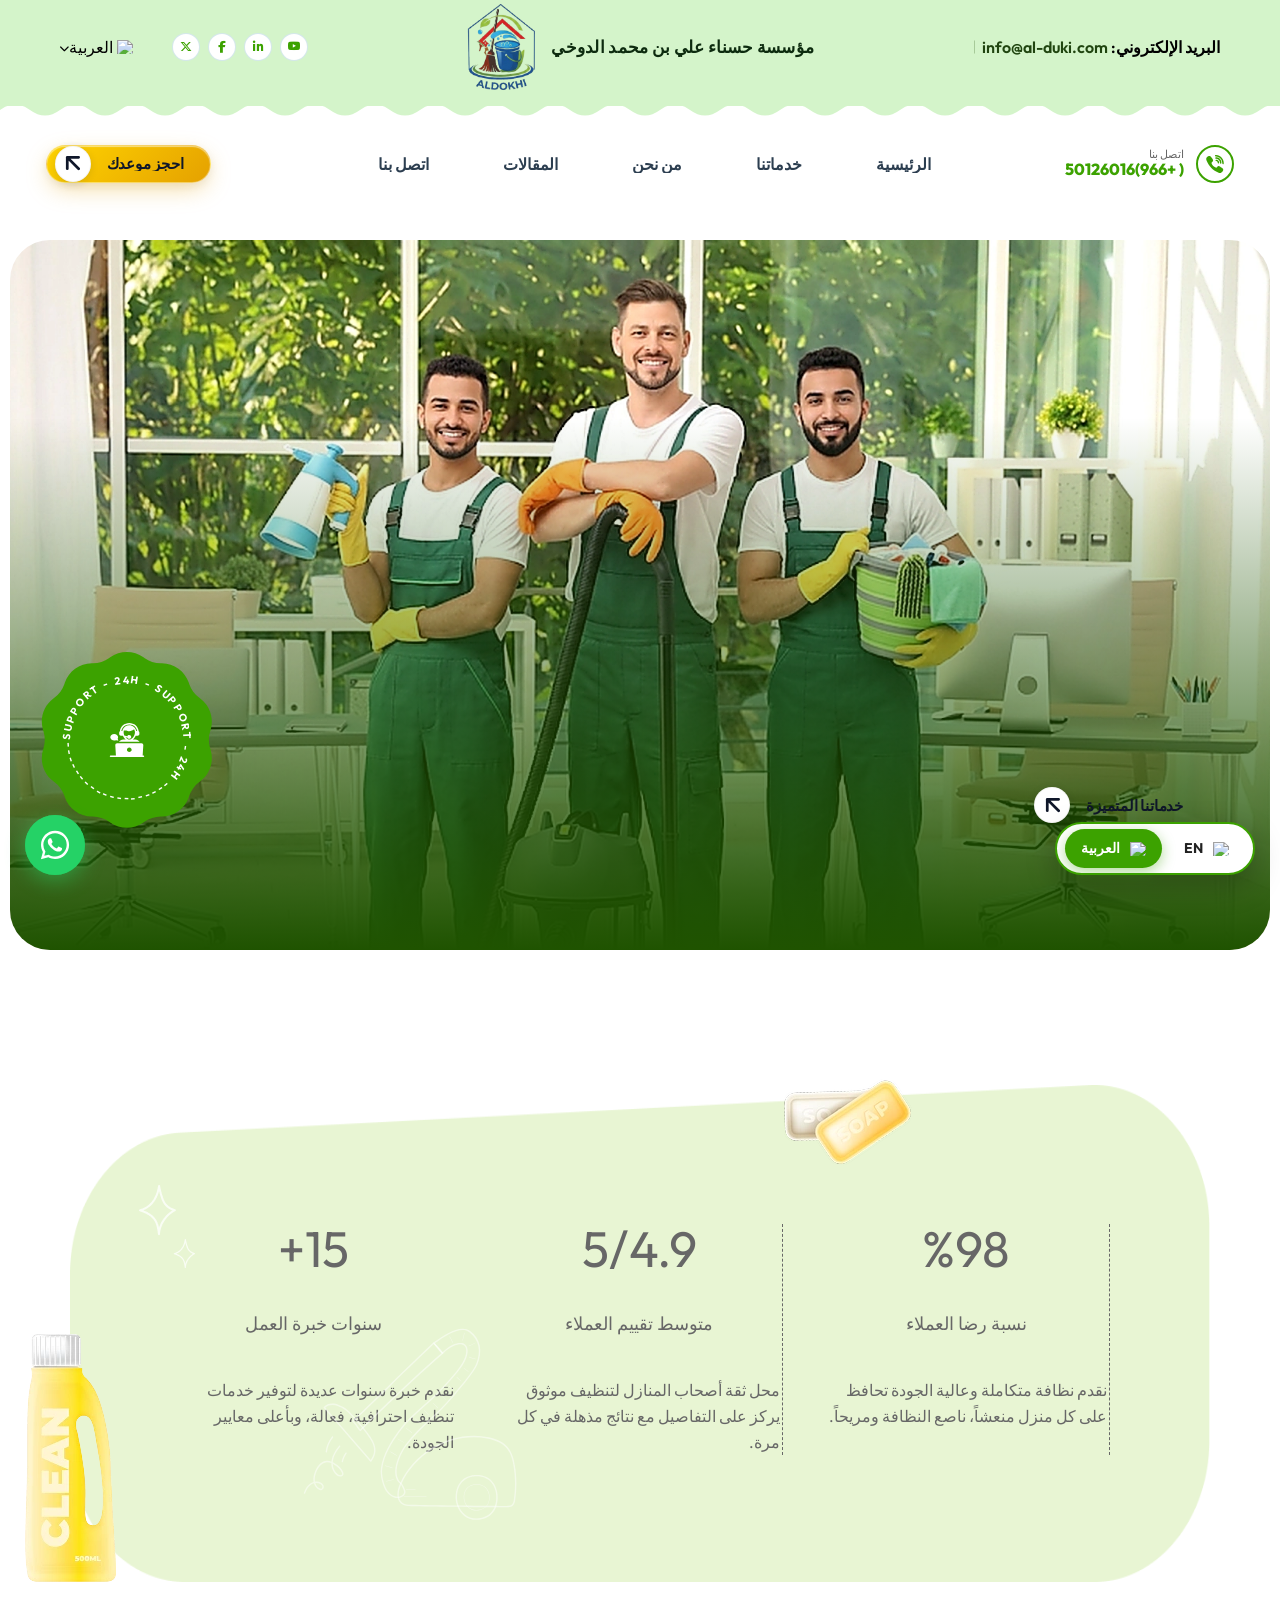
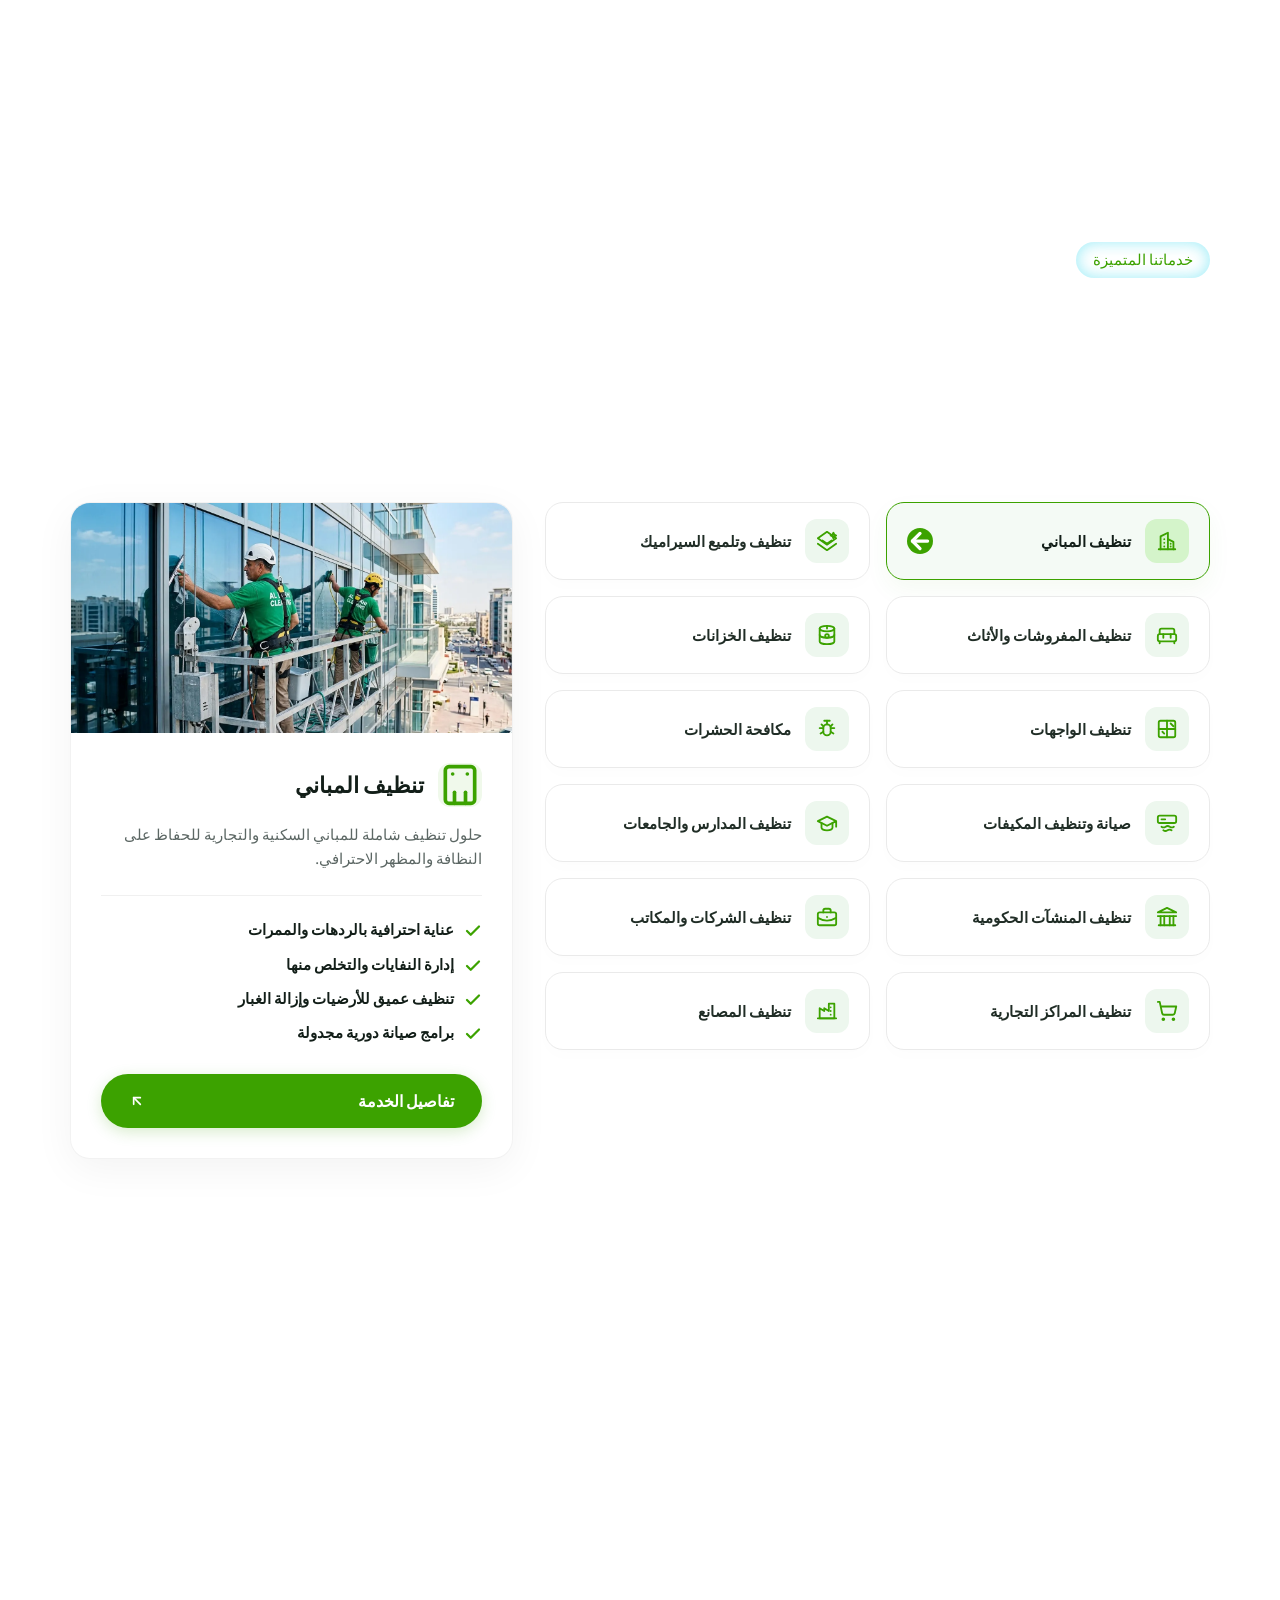
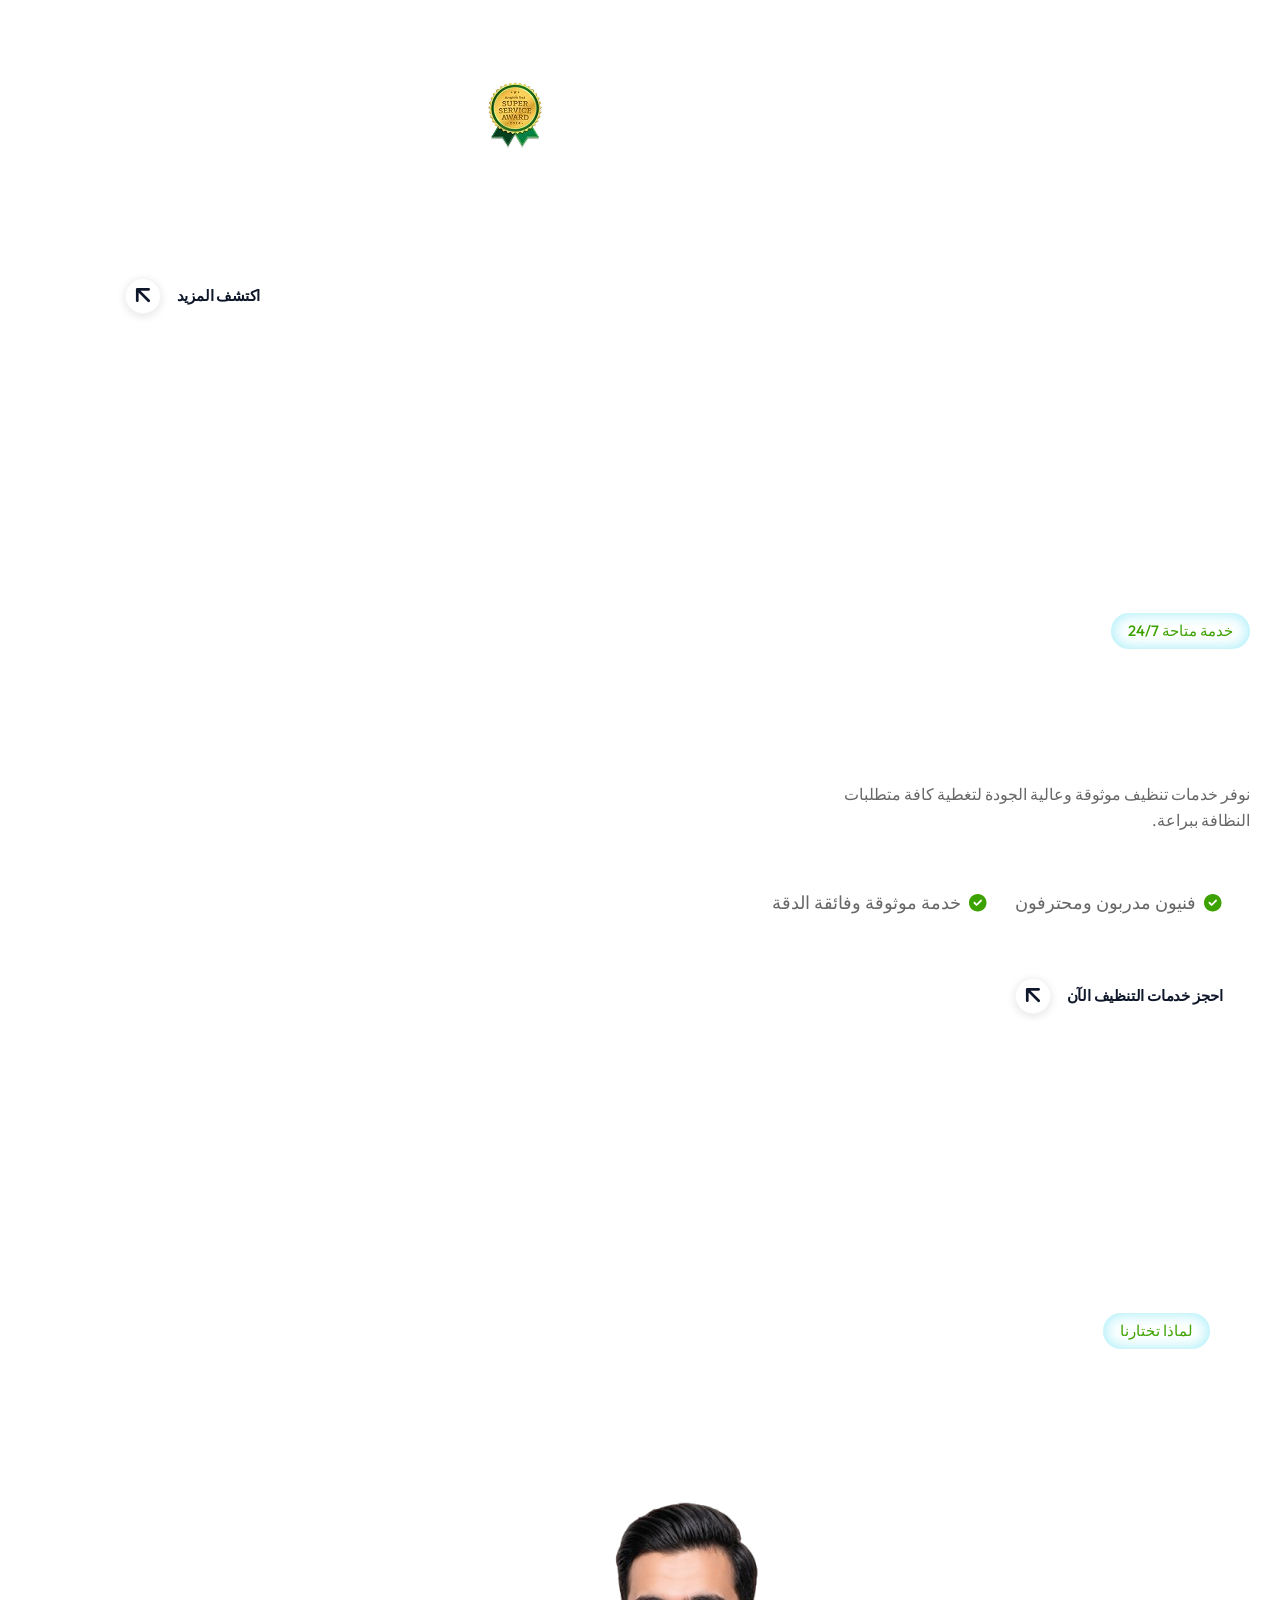
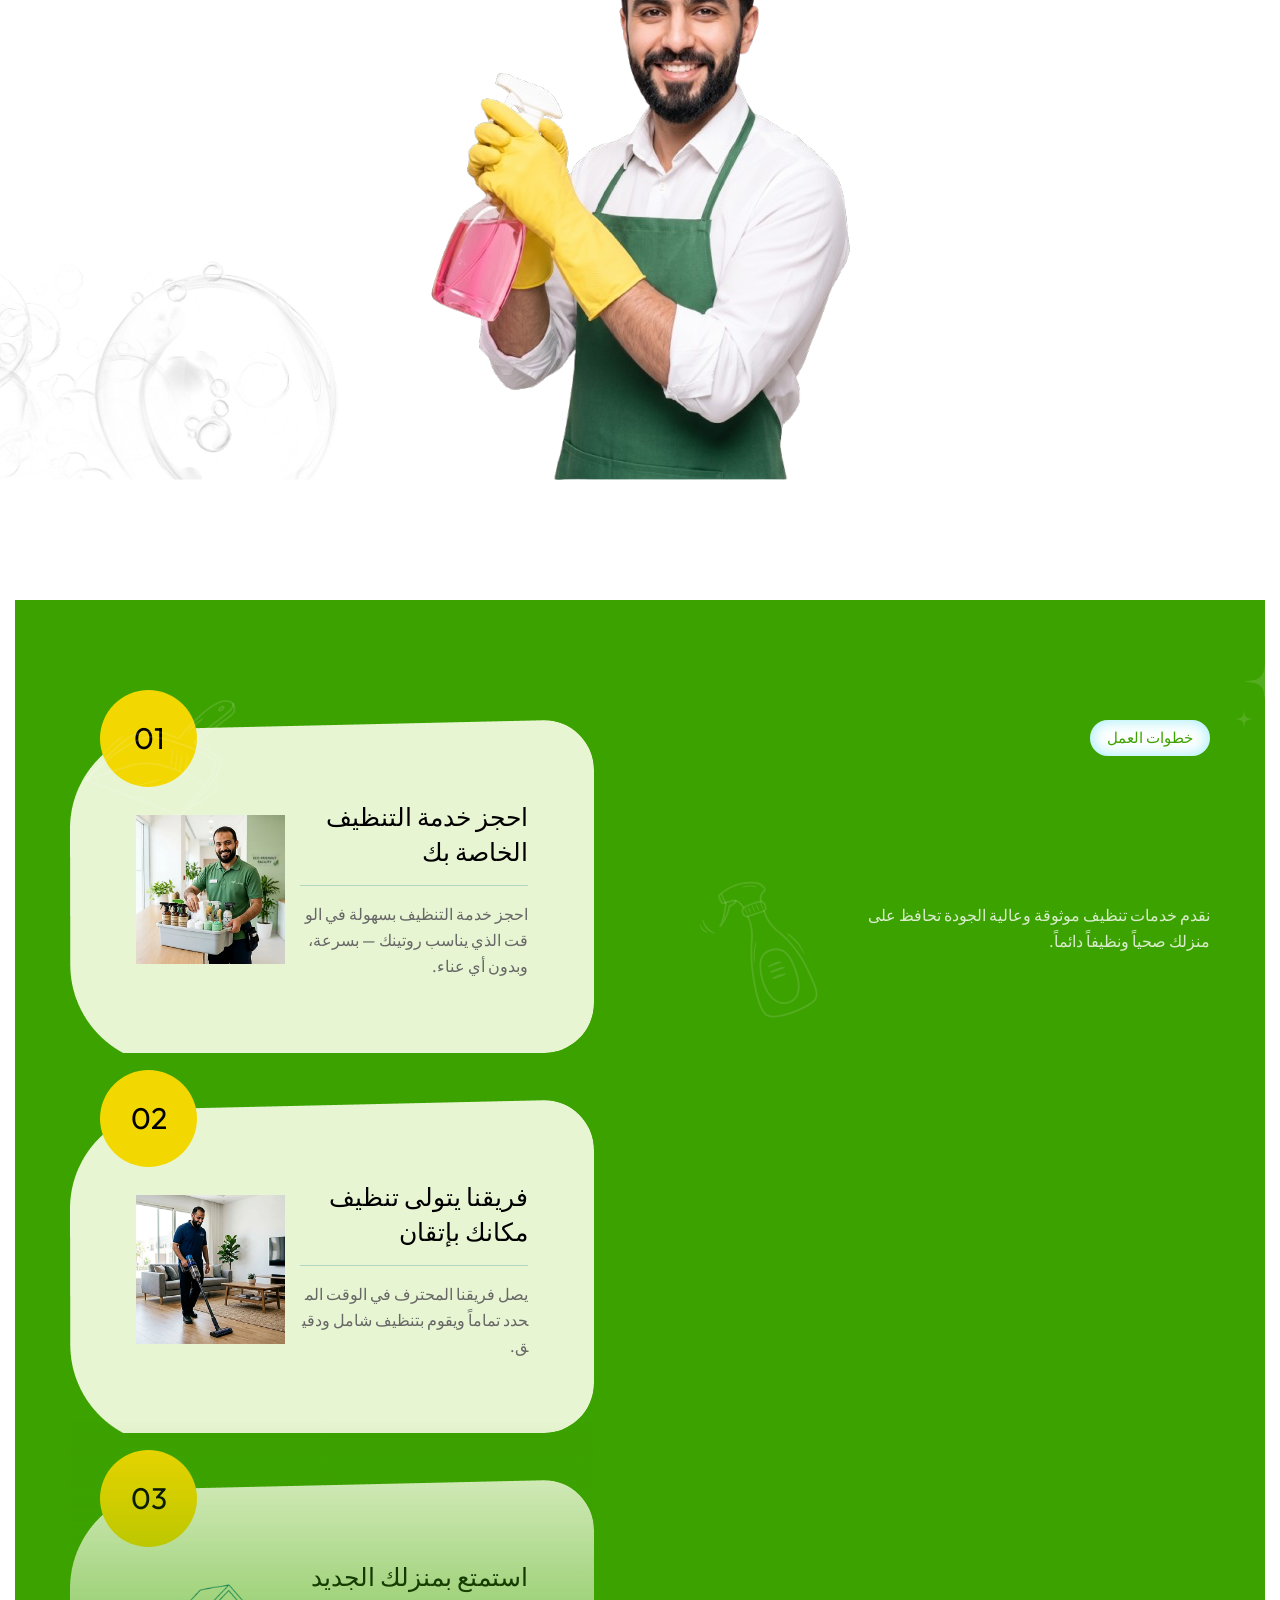
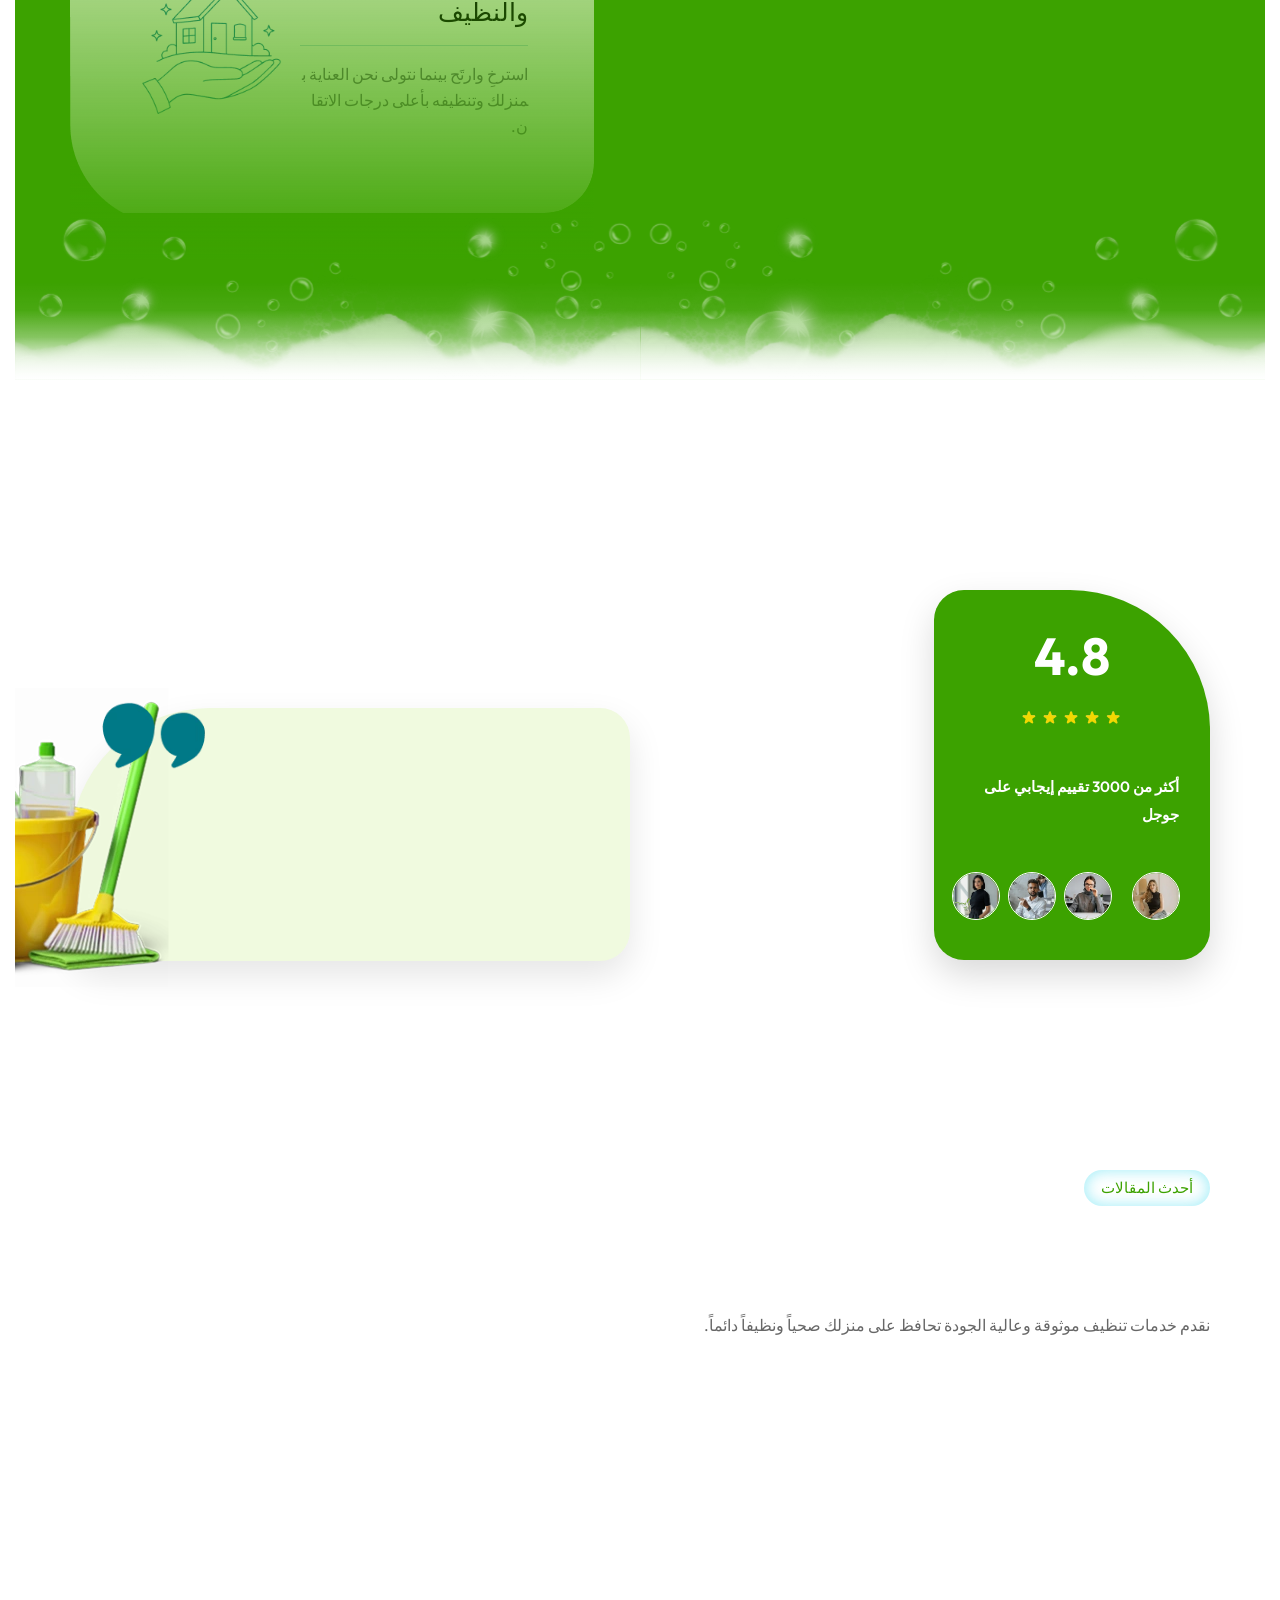
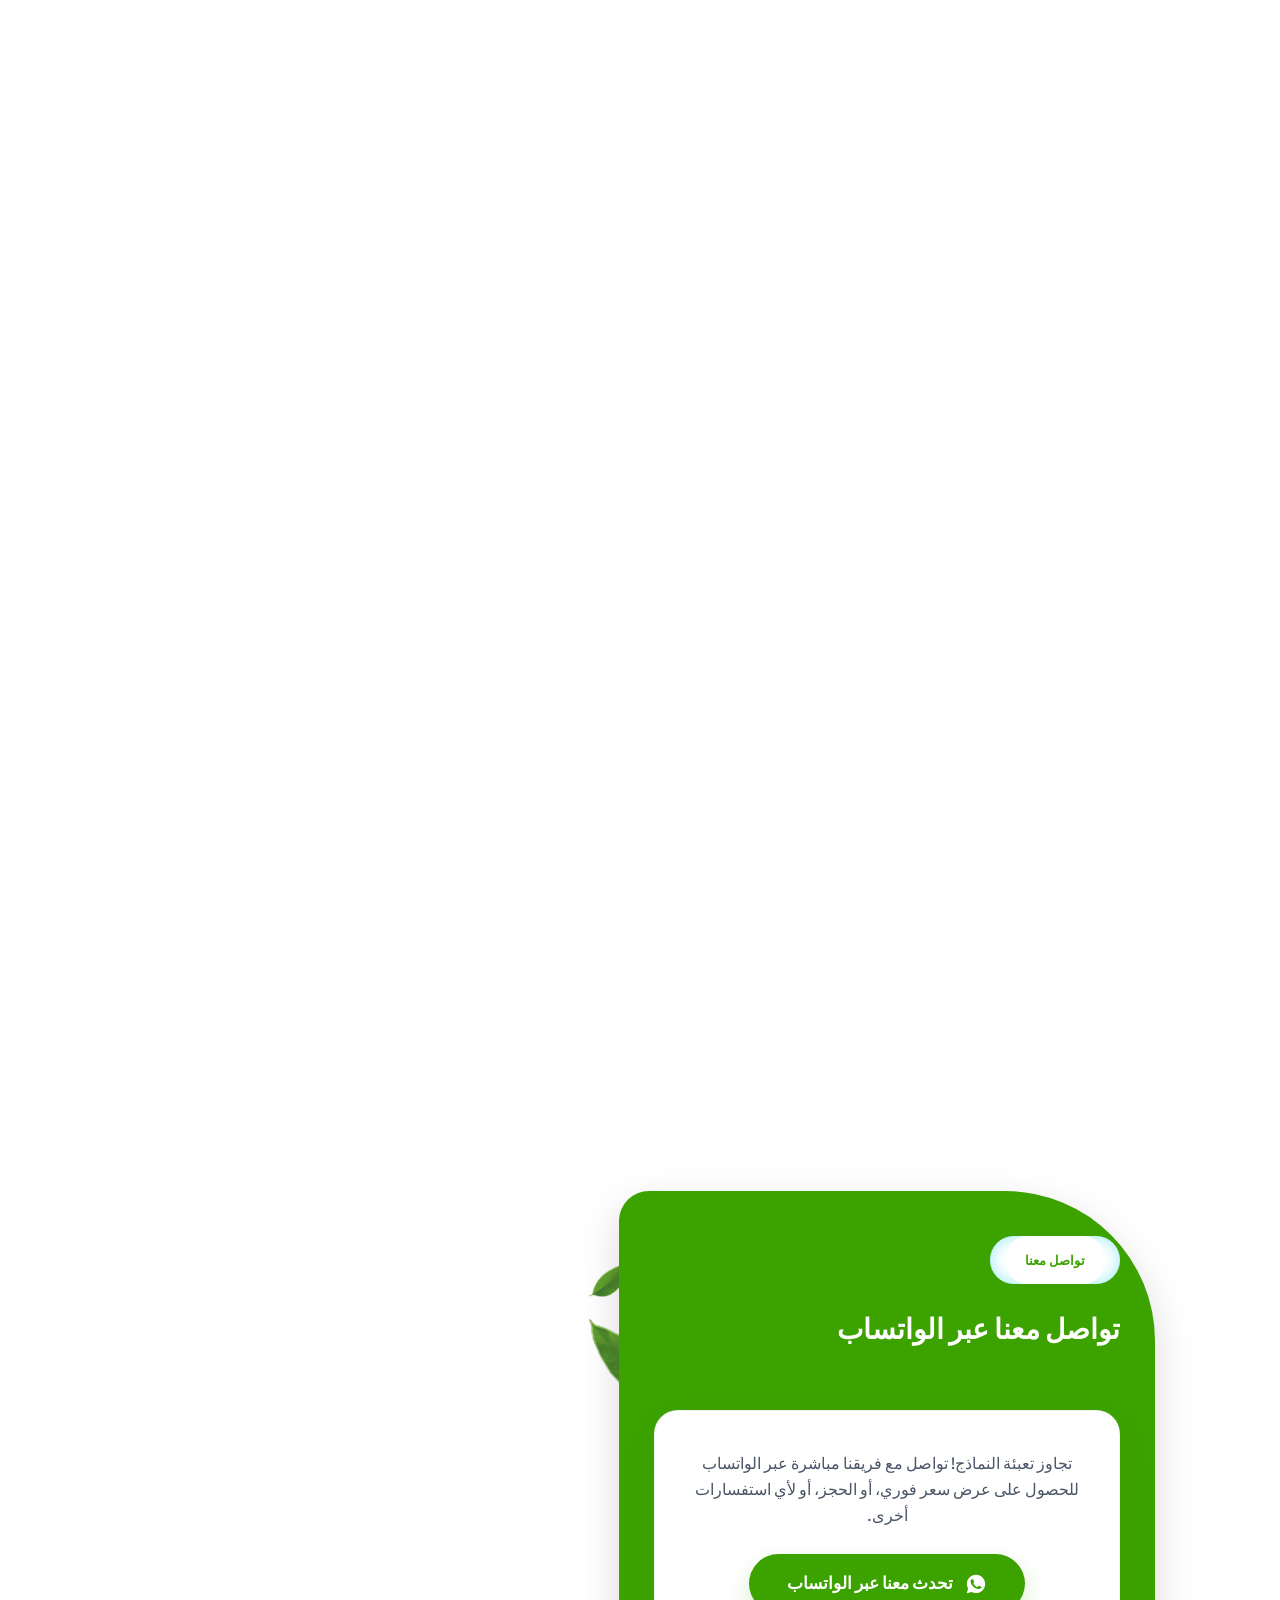
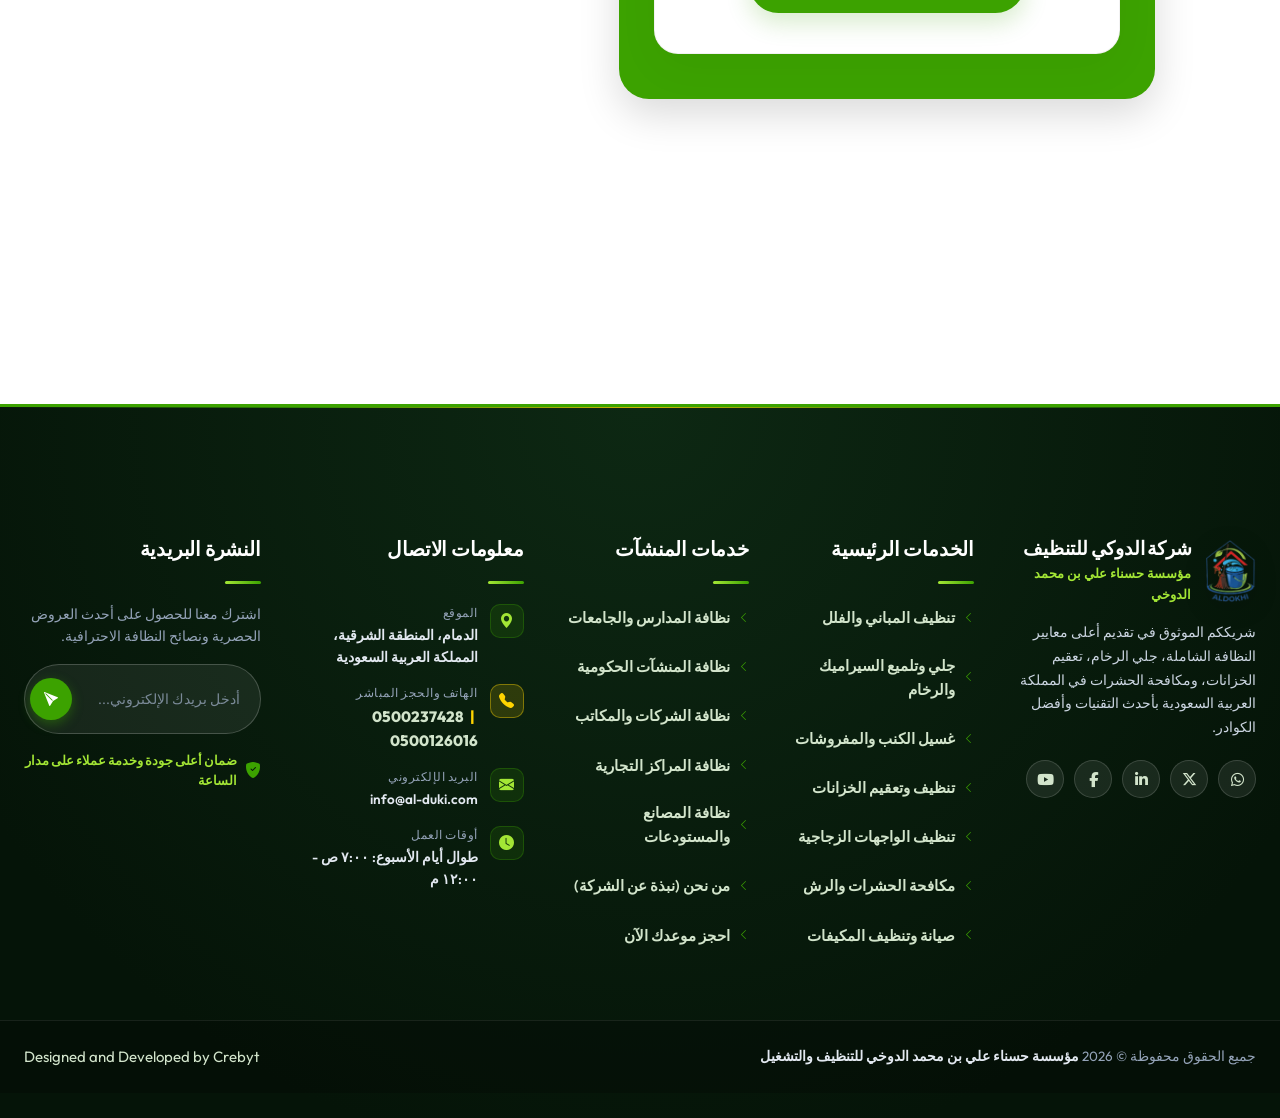
==== index.html @ 21d3b493 "fix: correct company name spelling from الدوكي to الدوخي in header" ====
<!DOCTYPE html>
<html lang="ar" dir="rtl">

<head>
    <link
        href="https://fonts.googleapis.com/css2?family=Outfit:wght@300;400;500;600;700;800;900&family=Cairo:wght@400;500;600;700;800;900&display=swap"
        rel="stylesheet">
    <style id="arabic-native-styles">
        body,
        h1,
        h2,
        h3,
        h4,
        h5,
        h6,
        input,
        textarea,
        button,
        select,
        span,
        p,
        a,
        div,
        li,
        td,
        th {
            font-family: 'Outfit', sans-serif !important;
        }

        html[dir="rtl"],
        body {
            direction: rtl !important;
            text-align: right !important;
        }

        .pxl-heading,
        .pxl-text-editor,
        .elementor-widget-container,
        .pxl-item--inner {
            text-align: right !important;
        }

        .pxl-header-box,
        .pxl-header-main,
        .pxl-nav-primary,
        .pxl-topbar-inner {
            direction: rtl !important;
        }

        /* Move Green Quote SVG cb3b371 & decorative icons completely to the left in RTL */
        .elementor-element.elementor-element-cb3b371,
        html[dir="rtl"] .elementor-element-cb3b371,
        body .elementor-element-cb3b371 {
            right: auto !important;
            left: 25px !important;
            top: -24px !important;
            z-index: 10 !important;
        }

        .elementor-element.elementor-element-6e444b3,
        html[dir="rtl"] .elementor-element-6e444b3,
        body .elementor-element-6e444b3 {
            right: auto !important;
            left: -188px !important;
        }

        /* Flip SVG arrow icons only, maintaining outer container positioning & centering */
        html[dir="rtl"] .btn svg,
        html[dir="rtl"] .pxl-btn svg,
        html[dir="rtl"] .btn-icon-left svg,
        html[dir="rtl"] .btn-icon-right svg,
        html[dir="rtl"] .pxl--btn-icon svg,
        html[dir="rtl"] .pxl-button-icon svg {
            transform: scaleX(-1) !important;
        }

        html[dir="rtl"] .btn-icon-left,
        html[dir="rtl"] .btn-icon-right,
        html[dir="rtl"] .pxl--btn-icon {
            display: inline-flex !important;
            align-items: center !important;
            justify-content: center !important;
            overflow: hidden !important;
        }

        .wpcf7-response-output:empty,
        div.wpcf7-response-output:empty,
        .data-engine-msg:empty {
            display: none !important;
            padding: 0 !important;
            margin: 0 !important;
            border: none !important;
            height: 0 !important;
            min-height: 0 !important;
        }

        .elementor-element.elementor-element-572cf73,
        #contact {
            background-image: url("assets/images/last-image.png") !important;
            background-size: cover !important;
            background-position: center center !important;
            background-repeat: no-repeat !important;
        }

        .elementor-element.elementor-element-19162e4 {
            display: none !important;
        }

        /* Modern Ultra-Professional Saffron Gold RTL CTA Button Design */
        html[dir="rtl"] .pxl-service__btn,
        html[dir="rtl"] .pxl-button a,
        html[dir="rtl"] .btn,
        html[dir="rtl"] a.btn,
        .rtl .pxl-service__btn,
        .rtl .pxl-button a,
        .rtl-cta-button {
            display: inline-flex !important;
            flex-direction: row !important;
            align-items: center !important;
            justify-content: space-between !important;
            gap: 16px !important;
            padding: 6px 22px 6px 8px !important;
            border-radius: 9999px !important;
            background: linear-gradient(135deg, #FFD400 0%, #E5A100 100%) !important;
            color: #0F172A !important;
            text-decoration: none !important;
            box-sizing: border-box !important;
            position: relative !important;
            width: auto !important;
            border: 1px solid rgba(255, 255, 255, 0.4) !important;
            box-shadow: 0 8px 24px -4px rgba(229, 161, 0, 0.4), 0 3px 8px rgba(15, 23, 42, 0.06), inset 0 1px 1px rgba(255, 255, 255, 0.5) !important;
            transition: all 0.3s cubic-bezier(0.16, 1, 0.3, 1) !important;
            cursor: pointer !important;
            outline: none !important;
            direction: rtl !important;
            overflow: visible !important;
        }

        html[dir="rtl"] .pxl-service__btn:hover,
        html[dir="rtl"] .pxl-button a:hover,
        html[dir="rtl"] .btn:hover,
        html[dir="rtl"] a.btn:hover,
        .rtl .pxl-service__btn:hover,
        .rtl .pxl-button a:hover,
        .rtl-cta-button:hover {
            background: linear-gradient(135deg, #FFE033 0%, #EEAF00 100%) !important;
            box-shadow: 0 12px 30px -4px rgba(229, 161, 0, 0.55), 0 6px 14px rgba(15, 23, 42, 0.1), inset 0 1px 1px rgba(255, 255, 255, 0.7) !important;
            transform: translateY(-2px) !important;
            color: #0F172A !important;
        }

        html[dir="rtl"] .pxl-service__btn:active,
        html[dir="rtl"] .pxl-button a:active,
        html[dir="rtl"] .btn:active,
        html[dir="rtl"] a.btn:active {
            transform: translateY(0) !important;
            box-shadow: 0 4px 14px -2px rgba(229, 161, 0, 0.4) !important;
        }

        /* Order 1: Elegant Arabic Typography on the RIGHT side */
        html[dir="rtl"] .pxl-service__btn .pxl-service__btn-text,
        html[dir="rtl"] .pxl-button .pxl--btn-text,
        html[dir="rtl"] .btn .pxl--btn-text,
        html[dir="rtl"] a.btn .pxl--btn-text,
        .rtl .pxl-service__btn .pxl-service__btn-text,
        .rtl-cta-button .rtl-cta-btn-text {
            order: 1 !important;
            margin: 0 !important;
            padding: 0 4px 0 0 !important;
            white-space: nowrap !important;
            font-weight: 700 !important;
            font-size: 15px !important;
            color: #0F172A !important;
            position: relative !important;
            left: auto !important;
            right: auto !important;
            font-family: 'Outfit', sans-serif !important;
            line-height: 1 !important;
            letter-spacing: -0.2px !important;
            visibility: visible !important;
            opacity: 1 !important;
            display: inline-block !important;
            overflow: hidden !important;
        }

        /* Suppress Theme Pseudo-Element Duplicate Text (data-text) */
        html[dir="rtl"] .pxl--btn-text::before,
        html[dir="rtl"] .pxl--btn-text::after,
        html[dir="rtl"] .btn-text-nina .pxl--btn-text::before,
        html[dir="rtl"] .btn-text-nina .pxl--btn-text::after,
        html[dir="rtl"] .btn .pxl--btn-text::before,
        html[dir="rtl"] .btn .pxl--btn-text::after {
            display: none !important;
            content: none !important;
            opacity: 0 !important;
            visibility: hidden !important;
            height: 0 !important;
            width: 0 !important;
        }

        html[dir="rtl"] .pxl-button .pxl--btn-text span,
        html[dir="rtl"] .btn .pxl--btn-text span {
            color: #0F172A !important;
            font-weight: 700 !important;
            visibility: visible !important;
            opacity: 1 !important;
            display: inline-block !important;
            position: relative !important;
            transform: none !important;
            top: auto !important;
            left: auto !important;
            right: auto !important;
            margin: 0 !important;
            padding: 0 !important;
        }

        /* Order 2: Circular Pure White Badge Container on the LEFT side */
        html[dir="rtl"] .pxl-service__btn .pxl-service__btn-icon,
        html[dir="rtl"] .btn-icon-left,
        html[dir="rtl"] .btn-icon-right,
        html[dir="rtl"] .pxl--btn-icon,
        .rtl .pxl-service__btn .pxl-service__btn-icon,
        .rtl-cta-button .rtl-cta-btn-icon {
            order: 2 !important;
            margin: 0 !important;
            flex-shrink: 0 !important;
            display: inline-flex !important;
            visibility: visible !important;
            opacity: 1 !important;
            align-items: center !important;
            justify-content: center !important;
            width: 36px !important;
            height: 36px !important;
            min-width: 36px !important;
            min-height: 36px !important;
            border-radius: 50% !important;
            background: #FFFFFF !important;
            color: #0F172A !important;
            position: relative !important;
            top: auto !important;
            left: auto !important;
            right: auto !important;
            bottom: auto !important;
            transform: none !important;
            box-shadow: 0 2px 8px rgba(15, 23, 42, 0.12), inset 0 0 0 1px rgba(0, 0, 0, 0.04) !important;
            transition: transform 0.3s cubic-bezier(0.16, 1, 0.3, 1) !important;
            z-index: 2 !important;
        }

        /* Prevent double icon: Hide redundant .btn-icon-right whenever .btn-icon-left is present */
        html[dir="rtl"] .btn-icon-left~.btn-icon-right,
        html[dir="rtl"] .btn:has(.btn-icon-left) .btn-icon-right,
        html[dir="rtl"] a:has(.btn-icon-left) .btn-icon-right,
        html[dir="rtl"] .pxl-button:has(.btn-icon-left) .btn-icon-right {
            display: none !important;
            visibility: hidden !important;
            opacity: 0 !important;
            width: 0 !important;
            height: 0 !important;
            min-width: 0 !important;
            min-height: 0 !important;
            margin: 0 !important;
            padding: 0 !important;
            border: none !important;
        }

        html[dir="rtl"] .pxl-service__btn:hover .pxl-service__btn-icon,
        html[dir="rtl"] .btn:hover .btn-icon-left,
        html[dir="rtl"] .btn:hover .btn-icon-right,
        .rtl-cta-button:hover .rtl-cta-btn-icon {
            transform: scale(1.08) !important;
        }

        /* Flipped Diagonal Arrow (↖) inside White Circle */
        html[dir="rtl"] .pxl-service__btn .pxl-service__btn-icon svg,
        html[dir="rtl"] .btn-icon-left svg,
        html[dir="rtl"] .btn-icon-right svg,
        html[dir="rtl"] .pxl--btn-icon svg,
        .rtl .pxl-service__btn .pxl-service__btn-icon svg,
        .rtl-cta-button .rtl-cta-btn-icon svg {
            transform: scaleX(-1) !important;
            stroke: #0F172A !important;
            fill: none !important;
            color: #0F172A !important;
            margin: 0 !important;
            width: 15px !important;
            height: 15px !important;
            stroke-width: 2.2 !important;
            visibility: visible !important;
            opacity: 1 !important;
            display: block !important;
        }

        html[dir="rtl"] .pxl-service__btn .pxl-service__btn-icon svg path,
        html[dir="rtl"] .btn-icon-left svg path,
        html[dir="rtl"] .btn-icon-right svg path {
            stroke: #0F172A !important;
        }

        .pxl-service__feature-icon {
            margin-left: 10px !important;
            margin-right: 0 !important;
        }

        .pxl-link .pxl-item--inner svg {
            margin-left: 8px !important;
            margin-right: 0 !important;
        }

        .lang-switcher-floating {
            position: fixed !important;
            bottom: 25px !important;
            left: 25px !important;
            right: auto !important;
            z-index: 99999 !important;
            background: #ffffff !important;
            border: 2px solid #3ca200 !important;
            box-shadow: 0 8px 25px rgba(60, 162, 0, 0.25) !important;
            border-radius: 50px !important;
            padding: 6px 16px !important;
            display: flex !important;
            align-items: center !important;
            gap: 10px !important;
            font-family: 'Outfit', sans-serif !important;
            font-weight: 700 !important;
            font-size: 14px !important;
        }

        .lang-switcher-floating a {
            text-decoration: none !important;
            color: #333333 !important;
            padding: 4px 10px !important;
            border-radius: 20px !important;
            transition: all 0.3s ease !important;
        }

        .lang-switcher-floating a.active {
            background-color: #3ca200 !important;
            color: #ffffff !important;
        }

        .wpcf7-form input[type="email"],
        .wpcf7-email,
        input[name="your-email"] {
            text-transform: none !important;
        }

        .wpcf7-response-output,
        div.wpcf7-response-output {
            margin-top: 15px !important;
            padding: 12px 20px !important;
            border-radius: 8px !important;
            font-size: 15px !important;
            font-weight: 600 !important;
            text-align: center !important;
        }

        /* =========================================================
           HERO CASE BADGE ROTATING CIRCULAR TEXT & ANIMATION
           ========================================================= */
        @keyframes pxl-case-badge-rotate {
            0% {
                transform: rotate(0deg);
            }

            100% {
                transform: rotate(360deg);
            }
        }

        .elementor-element-6088006 .pxl-case-badge,
        .pxl-case-badge {
            --badge-size: 180px;
            --inner-size: 51px;
            --bg-color: #3ca200;
            --text-color: #ffffff;
            --animate-duration: 20s;
            position: relative !important;
            display: block !important;
            width: 180px !important;
            height: 180px !important;
            margin: 0 auto !important;
        }

        .elementor-element-6088006 .badge-inner,
        .pxl-case-badge .badge-inner {
            position: relative !important;
            width: 100% !important;
            height: 100% !important;
            display: flex !important;
            justify-content: center !important;
            align-items: center !important;
            transition: transform 0.3s ease !important;
        }

        .pxl-case-badge:hover .badge-inner {
            transform: scale(1.05) !important;
        }

        .elementor-element-6088006 .text-circle,
        .pxl-case-badge .text-circle {
            position: absolute !important;
            width: 100% !important;
            height: 100% !important;
            top: 0 !important;
            left: 0 !important;
            animation: pxl-case-badge-rotate 20s linear infinite !important;
            z-index: 2 !important;
            pointer-events: none !important;
            transform-origin: center center !important;
            direction: ltr !important;
        }

        .elementor-element-6088006 .text-circle text,
        .pxl-case-badge .text-circle text {
            fill: #ffffff !important;
            font-family: 'Outfit', 'Inter', sans-serif !important;
            font-size: 14.5px !important;
            font-weight: 700 !important;
            text-transform: uppercase !important;
            letter-spacing: 3.12px !important;
            direction: ltr !important;
            unicode-bidi: normal !important;
        }

        .elementor-element-6088006 .inner-hexagon,
        .pxl-case-badge .inner-hexagon {
            position: relative !important;
            width: 51px !important;
            height: 56px !important;
            display: flex !important;
            justify-content: center !important;
            align-items: center !important;
            z-index: 3 !important;
            color: #ffffff !important;
        }

        .elementor-element-6088006 .inner-hexagon svg,
        .pxl-case-badge .inner-hexagon svg {
            width: 38px !important;
            height: 38px !important;
        }

        /* Service Explorer Design System variables */
        :root {
            --brand-green: #3CA200;
            --brand-green-hover: #2E7E00;
            --brand-green-bg: #F0F9EB;
            --dark-text: #121E18;
            --muted-text: #5C6764;
            --border-light: rgba(60, 162, 0, 0.12);
            --card-shadow: 0 4px 20px rgba(0, 0, 0, 0.04);
            --card-shadow-active: 0 10px 30px rgba(60, 162, 0, 0.08);
            --transition-base: all 0.3s cubic-bezier(0.16, 1, 0.3, 1);
        }

        .service-explorer {
            display: flex !important;
            gap: 32px !important;
            width: 100% !important;
            max-width: 1200px !important;
            margin: 0 auto !important;
            direction: rtl !important;
            /* Natural RTL columns */
        }

        .service-explorer-left {
            flex: 1.5 !important;
        }

        .service-explorer-right {
            flex: 1 !important;
            position: relative !important;
        }

        .service-explorer-grid {
            display: grid !important;
            grid-template-columns: repeat(2, 1fr) !important;
            gap: 16px !important;
            width: 100% !important;
        }

        /* Service selector card button */
        .service-explorer-card {
            background: #ffffff !important;
            border: 1px solid #EAEAEA !important;
            border-radius: 18px !important;
            padding: 16px 20px !important;
            display: flex !important;
            align-items: center !important;
            gap: 14px !important;
            cursor: pointer !important;
            transition: all 250ms cubic-bezier(0.4, 0, 0.2, 1) !important;
            text-align: right !important;
            width: 100% !important;
            box-shadow: 0 6px 15px rgba(0, 0, 0, 0.01) !important;
            outline: none !important;
            position: relative !important;
            overflow: hidden !important;
            box-sizing: border-box !important;
            font-family: 'Outfit', sans-serif !important;
        }

        .service-explorer-card:hover {
            transform: translateY(-3px) !important;
            box-shadow: 0 10px 25px rgba(0, 0, 0, 0.03) !important;
            border-color: rgba(60, 162, 0, 0.3) !important;
        }

        .service-explorer-card.active {
            border-color: #3CA200 !important;
            background: #F4FAF5 !important;
            box-shadow: 0 10px 25px rgba(60, 162, 0, 0.05) !important;
        }

        .service-explorer-card .card-icon-wrapper {
            width: 44px !important;
            height: 44px !important;
            border-radius: 12px !important;
            background: #EDF7EE !important;
            color: #3CA200 !important;
            display: flex !important;
            align-items: center !important;
            justify-content: center !important;
            flex-shrink: 0 !important;
            transition: background 250ms ease, color 250ms ease !important;
        }

        .service-explorer-card.active .card-icon-wrapper {
            background: #D4F4CA !important;
        }

        .service-explorer-card .service-icon-svg {
            width: 22px !important;
            height: 22px !important;
            stroke: currentColor !important;
            stroke-width: 2px !important;
        }

        .service-explorer-card .card-title {
            font-size: 15px !important;
            font-weight: 700 !important;
            color: #202D26 !important;
            line-height: 1.3 !important;
            flex-grow: 1 !important;
            transition: color 250ms ease !important;
            font-family: 'Outfit', sans-serif !important;
        }

        .service-explorer-card.active .card-title {
            color: #121E18 !important;
        }

        /* Selected Arrow Circle Indicator */
        .service-explorer-card .card-arrow-circle {
            width: 26px !important;
            height: 26px !important;
            border-radius: 50% !important;
            background: #3CA200 !important;
            color: #ffffff !important;
            display: flex !important;
            align-items: center !important;
            justify-content: center !important;
            flex-shrink: 0 !important;
            opacity: 0 !important;
            transform: scale(0.6) !important;
            transition: all 250ms ease !important;
        }

        .service-explorer-card.active .card-arrow-circle {
            opacity: 1 !important;
            transform: scale(1) !important;
        }

        /* =========================================================
           RTL FOOTER FIX - COMPLETE ARABIC FOOTER LAYOUT
           ========================================================= */

        html[dir="rtl"] #pxl-footer-elementor,
        html[dir="rtl"] .footer-elementor-inner,
        html[dir="rtl"] .elementor-2511 {
            direction: rtl !important;
        }

        html[dir="rtl"] #pxl-footer-elementor .elementor-element-b1a2931>.e-con-inner {
            flex-direction: row !important;
            direction: rtl !important;
        }

        html[dir="rtl"] #pxl-footer-elementor .elementor-element-099a01c {
            text-align: right !important;
            align-items: flex-start !important;
        }

        html[dir="rtl"] #pxl-footer-elementor .pxl-logo {
            text-align: right !important;
        }

        html[dir="rtl"] #pxl-footer-elementor .elementor-element-099a01c .pxl-heading__title,
        html[dir="rtl"] #pxl-footer-elementor .elementor-element-099a01c .pxl-item--title,
        html[dir="rtl"] #pxl-footer-elementor .elementor-element-e9c4659 .pxl-heading__title {
            text-align: right !important;
            direction: rtl !important;
        }

        html[dir="rtl"] #pxl-footer-elementor .elementor-element-1ae8eb3>.e-con-inner,
        html[dir="rtl"] #pxl-footer-elementor .elementor-element-1ae8eb3.e-con {
            flex-direction: row !important;
            direction: rtl !important;
        }

        html[dir="rtl"] #pxl-footer-elementor h3.pxl-heading__title,
        html[dir="rtl"] #pxl-footer-elementor h4.pxl-heading__title,
        html[dir="rtl"] #pxl-footer-elementor .pxl-item--title,
        html[dir="rtl"] #pxl-footer-elementor .pxl-heading--text {
            text-align: right !important;
            direction: rtl !important;
            display: block !important;
        }

        html[dir="rtl"] #pxl-footer-elementor .pxl-link,
        html[dir="rtl"] #pxl-footer-elementor .pxl-link-wrap,
        html[dir="rtl"] #pxl-footer-elementor ul.pxl-link {
            padding: 0 !important;
            margin: 0 !important;
            text-align: right !important;
            direction: rtl !important;
        }

        html[dir="rtl"] #pxl-footer-elementor .pxl-link li.pxl-item--link,
        html[dir="rtl"] #pxl-footer-elementor .pxl-link li {
            text-align: right !important;
            direction: rtl !important;
            list-style: none !important;
        }

        html[dir="rtl"] #pxl-footer-elementor .pxl-link li a,
        html[dir="rtl"] #pxl-footer-elementor .pxl-link li a span {
            text-align: right !important;
            direction: rtl !important;
            display: block !important;
        }

        html[dir="rtl"] #pxl-footer-elementor .pxl-link.style-3 li a,
        html[dir="rtl"] #pxl-footer-elementor .elementor-element-7ffc0ed ul li a {
            display: flex !important;
            flex-direction: row-reverse !important;
            align-items: flex-start !important;
            gap: 10px !important;
            text-align: right !important;
            direction: rtl !important;
        }

        html[dir="rtl"] #pxl-footer-elementor .pxl-link.style-3 li a span,
        html[dir="rtl"] #pxl-footer-elementor .elementor-element-7ffc0ed ul li a span {
            text-align: right !important;
            flex: 1 !important;
            direction: rtl !important;
        }

        html[dir="rtl"] #pxl-footer-elementor .pxl-link.style-3 li a svg,
        html[dir="rtl"] #pxl-footer-elementor .elementor-element-7ffc0ed ul li a svg {
            flex-shrink: 0 !important;
            margin-right: 0 !important;
            margin-left: 0 !important;
        }

        html[dir="rtl"] #pxl-footer-elementor .pxl-el-divider {
            margin-right: 0 !important;
            margin-left: auto !important;
        }

        html[dir="rtl"] #pxl-footer-elementor .pxl-icon-list {
            direction: rtl !important;
            justify-content: flex-start !important;
        }

        html[dir="rtl"] #pxl-footer-elementor .pxl-text-editor,
        html[dir="rtl"] #pxl-footer-elementor .pxl-text-editor p {
            text-align: right !important;
            direction: rtl !important;
        }

        html[dir="rtl"] #pxl-footer-elementor .wrap-ctf1-2 {
            direction: rtl !important;
        }

        html[dir="rtl"] #pxl-footer-elementor .input-filled {
            direction: rtl !important;
        }

        html[dir="rtl"] #pxl-footer-elementor .wpcf7-form-control-wrap.your-email {
            display: flex !important;
            flex-direction: row !important;
            align-items: center !important;
        }

        html[dir="rtl"] #pxl-footer-elementor input[type="email"].wpcf7-email {
            text-align: right !important;
            direction: rtl !important;
        }

        html[dir="rtl"] #pxl-footer-elementor .elementor-element-0363e0b>.e-con-inner {
            direction: rtl !important;
            justify-content: center !important;
        }

        html[dir="rtl"] #pxl-footer-elementor .elementor-element-0363e0b .pxl-text-editor,
        html[dir="rtl"] #pxl-footer-elementor .elementor-element-0363e0b .pxl-item--inner {
            text-align: center !important;
            direction: rtl !important;
            width: 100% !important;
        }

        html[dir="rtl"] #pxl-footer-elementor .elementor-element-0363e0b .pxl-item--inner {
            display: flex !important;
            justify-content: center !important;
            align-items: center !important;
            flex-wrap: wrap !important;
            gap: 4px !important;
        }

        html[dir="rtl"] #pxl-footer-elementor .elementor-element-3066900,
        html[dir="rtl"] #pxl-footer-elementor .elementor-element-3d97b19,
        html[dir="rtl"] #pxl-footer-elementor .elementor-element-7ffc0ed,
        html[dir="rtl"] #pxl-footer-elementor .elementor-element-3dde174 {
            text-align: right !important;
            align-items: flex-start !important;
        }

        html[dir="rtl"] #pxl-footer-elementor .pxl-icon__item {
            direction: ltr !important;
        }

        /* Service Preview Card Details */
        .service-preview-card {
            position: sticky !important;
            top: 100px !important;
            background: #FFFFFF !important;
            border: 1px solid rgba(0, 0, 0, 0.05) !important;
            border-radius: 20px !important;
            overflow: hidden !important;
            box-shadow: 0 10px 40px rgba(0, 0, 0, 0.05) !important;
            width: 100% !important;
            transition: var(--transition-base) !important;
        }

        @keyframes explorerPanelFadeIn {
            from {
                opacity: 0;
                transform: translateY(12px);
            }

            to {
                opacity: 1;
                transform: translateY(0);
            }
        }

        .service-preview-panel {
            display: none !important;
            flex-direction: column !important;
            width: 100% !important;
        }

        .service-preview-panel.active {
            display: flex !important;
            animation: explorerPanelFadeIn 350ms cubic-bezier(0.16, 1, 0.3, 1) forwards !important;
        }

        .preview-image-container {
            width: 100% !important;
            height: 230px !important;
            overflow: hidden !important;
            position: relative !important;
        }

        .preview-image {
            width: 100% !important;
            height: 100% !important;
            object-fit: cover !important;
            transition: transform 0.6s cubic-bezier(0.16, 1, 0.3, 1) !important;
        }

        .service-preview-card:hover .preview-image {
            transform: scale(1.04) !important;
        }

        .preview-details {
            padding: 30px !important;
            display: flex !important;
            flex-direction: column !important;
            text-align: right !important;
            /* RTL Align */
        }

        .preview-header {
            display: flex !important;
            align-items: center !important;
            gap: 14px !important;
            margin-bottom: 16px !important;
        }

        .preview-icon-wrapper {
            display: flex !important;
            align-items: center !important;
            justify-content: center !important;
            width: 44px !important;
            height: 44px !important;
            border-radius: 12px !important;
            background: var(--brand-green-bg) !important;
            color: var(--brand-green) !important;
        }

        .preview-title {
            font-size: 22px !important;
            font-weight: 800 !important;
            color: var(--dark-text) !important;
            margin: 0 !important;
            font-family: 'Outfit', sans-serif !important;
        }

        .preview-desc {
            font-size: 15px !important;
            color: var(--muted-text) !important;
            line-height: 1.6 !important;
            margin-bottom: 24px !important;
            font-family: 'Outfit', sans-serif !important;
        }

        .preview-divider {
            height: 1px !important;
            background: rgba(0, 0, 0, 0.06) !important;
            margin-bottom: 24px !important;
        }

        .preview-benefits {
            list-style: none !important;
            padding: 0 !important;
            margin: 0 0 30px 0 !important;
            display: flex !important;
            flex-direction: column !important;
            gap: 14px !important;
        }

        .preview-benefits li {
            display: flex !important;
            align-items: flex-start !important;
            gap: 10px !important;
            font-size: 14.5px !important;
            font-weight: 600 !important;
            color: var(--dark-text) !important;
            line-height: 1.4 !important;
            font-family: 'Outfit', sans-serif !important;
        }

        .benefit-check {
            width: 18px !important;
            height: 18px !important;
            color: var(--brand-green) !important;
            flex-shrink: 0 !important;
            margin-top: 2px !important;
        }

        .benefit-check path,
        .benefit-check polyline {
            stroke-width: 3 !important;
        }

        .preview-cta-btn {
            display: inline-flex !important;
            align-items: center !important;
            justify-content: space-between !important;
            padding: 14px 28px !important;
            background: var(--brand-green) !important;
            color: #FFFFFF !important;
            font-weight: 700 !important;
            border-radius: 50px !important;
            text-decoration: none !important;
            transition: var(--transition-base) !important;
            box-shadow: 0 4px 15px rgba(60, 162, 0, 0.2) !important;
            direction: rtl !important;
            font-family: 'Outfit', sans-serif !important;
            width: 100% !important;
            box-sizing: border-box !important;
            border: none !important;
        }

        .preview-cta-btn:hover {
            background: var(--brand-green-hover) !important;
            box-shadow: 0 6px 20px rgba(60, 162, 0, 0.3) !important;
            transform: translateY(-2px) !important;
            color: #FFFFFF !important;
        }

        .preview-cta-btn svg {
            width: 16px !important;
            height: 16px !important;
            transform: scaleX(-1) !important;
            /* Point arrow left in RTL */
        }

        /* Mobile Drawer Defaults (Hidden on Desktop) */
        .service-mobile-drawer {
            display: none !important;
        }

        /* RESPONSIVE LAYOUT */
        @media (max-width: 1200px) {
            .service-explorer {
                gap: 24px !important;
            }

            .service-explorer-left {
                flex: 1.3 !important;
            }

            .service-explorer-grid {
                grid-template-columns: repeat(2, 1fr) !important;
            }
        }

        @media (max-width: 992px) {
            .service-explorer {
                flex-direction: column !important;
            }

            .service-preview-card {
                position: static !important;
            }
        }

        @media (max-width: 768px) {
            .service-explorer-right {
                display: none !important;
                /* On mobile, details drop down directly under clicked service */
            }

            .service-explorer-left {
                width: 100% !important;
                flex: 1 1 100% !important;
            }

            .service-explorer-grid {
                display: flex !important;
                flex-direction: column !important;
                gap: 10px !important;
                width: 100% !important;
            }

            .service-explorer-card {
                padding: 14px 16px !important;
                width: 100% !important;
                box-sizing: border-box !important;
                border-radius: 14px !important;
            }

            .card-title {
                font-size: 15px !important;
            }

            .card-arrow-circle {
                display: inline-flex !important;
                opacity: 0.65 !important;
                transform: rotate(0deg) !important;
                background: #F4FBF1 !important;
                color: var(--brand-green) !important;
                transition: transform 0.35s cubic-bezier(0.16, 1, 0.3, 1), background 0.3s ease, color 0.3s ease, opacity 0.3s ease !important;
            }

            .service-explorer-card.active .card-arrow-circle {
                opacity: 1 !important;
                transform: rotate(90deg) !important;
                background: var(--brand-green) !important;
                color: #FFFFFF !important;
            }

            /* Smart Dropdown Animation for Mobile */
            .service-mobile-drawer {
                display: grid !important;
                grid-template-rows: 0fr;
                transition: grid-template-rows 380ms cubic-bezier(0.16, 1, 0.3, 1), margin 320ms ease;
                margin: 0 !important;
                width: 100% !important;
                box-sizing: border-box !important;
            }

            .service-mobile-drawer.open {
                grid-template-rows: 1fr;
                margin-top: 4px !important;
                margin-bottom: 12px !important;
            }

            .service-mobile-drawer-inner {
                min-height: 0;
                overflow: hidden;
                opacity: 0;
                transform: translateY(-8px) scale(0.99);
                transition: opacity 320ms cubic-bezier(0.16, 1, 0.3, 1), transform 350ms cubic-bezier(0.16, 1, 0.3, 1);
            }

            .service-mobile-drawer.open .service-mobile-drawer-inner {
                opacity: 1;
                transform: translateY(0) scale(1);
            }

            .service-mobile-card {
                background: #FFFFFF !important;
                border: 1.5px solid rgba(60, 162, 0, 0.22) !important;
                border-radius: 18px !important;
                overflow: hidden !important;
                box-shadow: 0 10px 30px rgba(0, 0, 0, 0.06), 0 4px 14px rgba(60, 162, 0, 0.08) !important;
                width: 100% !important;
                box-sizing: border-box !important;
                display: flex !important;
                flex-direction: column !important;
            }

            .service-mobile-card .preview-image-container {
                width: 100% !important;
                height: 190px !important;
                overflow: hidden !important;
                position: relative !important;
            }

            .service-mobile-card .preview-image {
                width: 100% !important;
                height: 100% !important;
                object-fit: cover !important;
            }

            .service-mobile-card .preview-details {
                padding: 18px 16px 20px 16px !important;
                display: flex !important;
                flex-direction: column !important;
                text-align: right !important;
            }

            .service-mobile-card .preview-header {
                display: flex !important;
                align-items: center !important;
                gap: 12px !important;
                margin-bottom: 12px !important;
            }

            .service-mobile-card .preview-icon-wrapper {
                width: 38px !important;
                height: 38px !important;
                border-radius: 10px !important;
                flex-shrink: 0 !important;
            }

            .service-mobile-card .preview-title {
                font-size: 18px !important;
                font-weight: 800 !important;
                color: var(--dark-text) !important;
                margin: 0 !important;
            }

            .service-mobile-card .preview-desc {
                font-size: 13.5px !important;
                color: var(--muted-text) !important;
                line-height: 1.6 !important;
                margin-bottom: 16px !important;
            }

            .service-mobile-card .preview-divider {
                height: 1px !important;
                background: rgba(0, 0, 0, 0.06) !important;
                margin-bottom: 16px !important;
            }

            .service-mobile-card .preview-benefits {
                list-style: none !important;
                padding: 0 !important;
                margin: 0 0 20px 0 !important;
                display: flex !important;
                flex-direction: column !important;
                gap: 10px !important;
            }

            .service-mobile-card .preview-benefits li {
                display: flex !important;
                align-items: flex-start !important;
                gap: 10px !important;
                font-size: 13.5px !important;
                font-weight: 600 !important;
                line-height: 1.4 !important;
            }

            .service-mobile-card .preview-cta-btn {
                display: inline-flex !important;
                align-items: center !important;
                justify-content: space-between !important;
                padding: 13px 22px !important;
                background: var(--brand-green) !important;
                color: #FFFFFF !important;
                font-size: 14px !important;
                font-weight: 700 !important;
                border-radius: 50px !important;
                text-decoration: none !important;
                box-shadow: 0 4px 15px rgba(60, 162, 0, 0.22) !important;
                width: 100% !important;
                box-sizing: border-box !important;
            }

            /* =========================================================
               MOBILE SECTION SPACING & WHO WE ARE IMAGE HEIGHT FIX
               ========================================================= */
            #service,
            .elementor-element.elementor-element-9b187a2,
            .elementor-element.elementor-element-71e1e3c {
                padding-bottom: 15px !important;
            }

            .elementor-element.elementor-element-71e1e3c {
                padding-top: 50px !important;
                padding-bottom: 15px !important;
            }

            .elementor-element.elementor-element-3411548>.elementor-widget-container {
                margin-top: 30px !important;
                margin-bottom: 0 !important;
            }

            #about.elementor-element-c79d4eb,
            .elementor-element.elementor-element-c79d4eb {
                padding-top: 15px !important;
                padding-bottom: 50px !important;
                padding-left: 15px !important;
                padding-right: 15px !important;
                gap: 20px !important;
                row-gap: 20px !important;
            }

            /* Full height image with uncropped face & body */
            .elementor-element.elementor-element-bb9800c {
                min-height: 400px !important;
                height: 400px !important;
                margin-bottom: 20px !important;
                border-radius: 24px !important;
                background-image: url('assets/images/ab-person2-1.webp') !important;
                background-size: cover !important;
                background-position: center center !important;
            }

            @media (max-width: 480px) {
                .elementor-element.elementor-element-bb9800c {
                    min-height: 350px !important;
                    height: 350px !important;
                    border-radius: 20px !important;
                }
            }

            .elementor-element.elementor-element-dbefed6 {
                justify-content: flex-start !important;
                align-items: flex-start !important;
                min-height: auto !important;
                height: auto !important;
                gap: 12px !important;
                row-gap: 12px !important;
            }

            .elementor-element.elementor-element-4044467 .pxl-heading .pxl-item--subtitle {
                margin-bottom: 8px !important;
            }

            .elementor-element.elementor-element-4044467 .pxl-heading .pxl-item--title {
                font-size: 22px !important;
                line-height: 1.3 !important;
                margin-bottom: 10px !important;
            }

            .elementor-element.elementor-element-008584c>.elementor-widget-container {
                margin: 0 0 14px 0 !important;
            }

            .elementor-element.elementor-element-008584c p {
                font-size: 14px !important;
                line-height: 1.6 !important;
            }

            .elementor-element.elementor-element-660e9f9 {
                justify-content: flex-start !important;
                align-items: flex-start !important;
                min-height: auto !important;
                height: auto !important;
                gap: 12px !important;
                row-gap: 12px !important;
                margin-top: 12px !important;
                flex-direction: column !important;
            }


            .elementor-element.elementor-element-2303c6f {
                -webkit-mask-image: none !important;
                mask-image: none !important;
                padding: 12px 14px !important;
                border-radius: 14px !important;
                background: #F0F9EB !important;
                margin-bottom: 10px !important;
            }

            .elementor-element.elementor-element-9a5f12b .pxl-heading .pxl-item--title {
                font-size: 13.5px !important;
            }

            .elementor-element.elementor-element-c4fd33c .pxl-link a,
            .elementor-element.elementor-element-c4fd33c .pxl-link .pxl-item--inner {
                font-size: 14.5px !important;
            }

            .elementor-element.elementor-element-c4fd33c .pxl-link.type-vertical li+li {
                margin-top: 8px !important;
            }

            .elementor-element.elementor-element-185a413>.elementor-widget-container {
                margin: 14px 0 0 0 !important;
            }
        }

        /* Premium WhatsApp Contact Button Style */
        .whatsapp-contact-wrapper {
            display: flex !important;
            flex-direction: column !important;
            align-items: center !important;
            justify-content: center !important;
            padding: 40px 30px !important;
            background: #ffffff !important;
            border-radius: 24px !important;
            border: 1px solid rgba(0, 0, 0, 0.05) !important;
            box-shadow: 0 15px 45px rgba(0, 0, 0, 0.04) !important;
            text-align: center !important;
            margin-top: 30px !important;
            width: 100% !important;
            box-sizing: border-box !important;
        }

        .whatsapp-contact-subtext {
            font-size: 16px !important;
            color: #4A5568 !important;
            line-height: 1.6 !important;
            margin: 0 0 26px 0 !important;
            max-width: 480px !important;
            font-weight: 500 !important;
        }

        .whatsapp-contact-btn {
            display: inline-flex !important;
            align-items: center !important;
            gap: 12px !important;
            background-color: #3CA200 !important;
            color: #ffffff !important;
            padding: 16px 38px !important;
            border-radius: 50px !important;
            font-size: 16.5px !important;
            font-weight: 700 !important;
            text-decoration: none !important;
            transition: all 250ms ease !important;
            box-shadow: 0 10px 25px rgba(60, 162, 0, 0.2) !important;
            border: none !important;
            cursor: pointer !important;
        }

        .whatsapp-contact-btn:hover {
            background-color: #2F8000 !important;
            box-shadow: 0 12px 30px rgba(60, 162, 0, 0.3) !important;
            transform: translateY(-2px) !important;
            color: #ffffff !important;
            text-decoration: none !important;
        }

        .whatsapp-contact-btn .whatsapp-icon-svg {
            width: 22px !important;
            height: 22px !important;
            fill: currentColor !important;
        }
    </style>
    <meta charset="UTF-8">
    <meta name="viewport" content="width=device-width, initial-scale=1, maximum-scale=1">
    <link rel="profile" href="//gmpg.org/xfn/11">
    <title>شركة الدوكي للتنظيف - خدمات تنظيف احترافية بالرياض</title>
    <meta name='robots' content='max-image-preview:large' />
    <link rel="preconnect" href="https://fonts.googleapis.com">
    <link rel="preconnect" href="https://fonts.gstatic.com" crossorigin>
    <link rel='dns-prefetch' href='//fonts.googleapis.com' />
    <style id="wp-img-auto-sizes-contain-inline-css">
        img:is([sizes=auto i], [sizes^="auto," i]) {
            contain-intrinsic-size: 3000px 1500px
        }

        /*# sourceURL=wp-img-auto-sizes-contain-inline-css */
        /* Process section mask fix and visibility for local file:// */
        .pxl-process--layout-2 .pxl-process-item .pxl-item--inner {
            -webkit-mask-image: url("[data-uri]") !important;
            mask-image: url("[data-uri]") !important;
            background-color: #e8f5d3 !important;
            opacity: 1 !important;
            visibility: visible !important;
        }

        .pxl-process--layout-2 .pxl-process-item {
            opacity: 1 !important;
            visibility: visible !important;
            transform: none !important;
        }

        .pxl-process-list {
            opacity: 1 !important;
            visibility: visible !important;
        }

        .elementor-element.elementor-element-572cf73,
        #contact {
            background-image: url("assets/images/last-image.png") !important;
            background-size: cover !important;
            background-position: center center !important;
            background-repeat: no-repeat !important;
        }

        .elementor-element.elementor-element-19162e4 {
            display: none !important;
        }
    </style>
    <link rel='stylesheet' id='pxl-main-css-css' href='assets/css/pxl-main-css.min.css' media='all' />
    <style id="wp-emoji-styles-inline-css">
        img.wp-smiley,
        img.emoji {
            display: inline !important;
            border: none !important;
            box-shadow: none !important;
            height: 1em !important;
            width: 1em !important;
            margin: 0 0.07em !important;
            vertical-align: -0.1em !important;
            background: none !important;
            padding: 0 !important;
        }

        /*# sourceURL=wp-emoji-styles-inline-css */
    </style>
    <style id="classic-theme-styles-inline-css">
        /*! This file is auto-generated */
        .wp-block-button__link {
            color: #fff;
            background-color: #32373c;
            border-radius: 9999px;
            box-shadow: none;
            text-decoration: none;
            padding: calc(.667em + 2px) calc(1.333em + 2px);
            font-size: 1.125em
        }

        .wp-block-file__button {
            background: #32373c;
            color: #fff;
            text-decoration: none
        }

        /*# sourceURL=/wp-includes/css/classic-themes.min.css */
    </style>
    <style id="global-styles-inline-css">
        :root {
            --wp--preset--aspect-ratio--square: 1;
            --wp--preset--aspect-ratio--4-3: 4/3;
            --wp--preset--aspect-ratio--3-4: 3/4;
            --wp--preset--aspect-ratio--3-2: 3/2;
            --wp--preset--aspect-ratio--2-3: 2/3;
            --wp--preset--aspect-ratio--16-9: 16/9;
            --wp--preset--aspect-ratio--9-16: 9/16;
            --wp--preset--color--black: #000000;
            --wp--preset--color--cyan-bluish-gray: #abb8c3;
            --wp--preset--color--white: #ffffff;
            --wp--preset--color--pale-pink: #f78da7;
            --wp--preset--color--vivid-red: #cf2e2e;
            --wp--preset--color--luminous-vivid-orange: #ff6900;
            --wp--preset--color--luminous-vivid-amber: #fcb900;
            --wp--preset--color--light-green-cyan: #7bdcb5;
            --wp--preset--color--vivid-green-cyan: #00d084;
            --wp--preset--color--pale-cyan-blue: #8ed1fc;
            --wp--preset--color--vivid-cyan-blue: #0693e3;
            --wp--preset--color--vivid-purple: #9b51e0;
            --wp--preset--gradient--vivid-cyan-blue-to-vivid-purple: linear-gradient(135deg, rgb(6, 147, 227) 0%, rgb(155, 81, 224) 100%);
            --wp--preset--gradient--light-green-cyan-to-vivid-green-cyan: linear-gradient(135deg, rgb(122, 220, 180) 0%, rgb(0, 208, 130) 100%);
            --wp--preset--gradient--luminous-vivid-amber-to-luminous-vivid-orange: linear-gradient(135deg, rgb(252, 185, 0) 0%, rgb(255, 105, 0) 100%);
            --wp--preset--gradient--luminous-vivid-orange-to-vivid-red: linear-gradient(135deg, rgb(255, 105, 0) 0%, rgb(207, 46, 46) 100%);
            --wp--preset--gradient--very-light-gray-to-cyan-bluish-gray: linear-gradient(135deg, rgb(238, 238, 238) 0%, rgb(169, 184, 195) 100%);
            --wp--preset--gradient--cool-to-warm-spectrum: linear-gradient(135deg, rgb(74, 234, 220) 0%, rgb(151, 120, 209) 20%, rgb(207, 42, 186) 40%, rgb(238, 44, 130) 60%, rgb(251, 105, 98) 80%, rgb(254, 248, 76) 100%);
            --wp--preset--gradient--blush-light-purple: linear-gradient(135deg, rgb(255, 206, 236) 0%, rgb(152, 150, 240) 100%);
            --wp--preset--gradient--blush-bordeaux: linear-gradient(135deg, rgb(254, 205, 165) 0%, rgb(254, 45, 45) 50%, rgb(107, 0, 62) 100%);
            --wp--preset--gradient--luminous-dusk: linear-gradient(135deg, rgb(255, 203, 112) 0%, rgb(199, 81, 192) 50%, rgb(65, 88, 208) 100%);
            --wp--preset--gradient--pale-ocean: linear-gradient(135deg, rgb(255, 245, 203) 0%, rgb(182, 227, 212) 50%, rgb(51, 167, 181) 100%);
            --wp--preset--gradient--electric-grass: linear-gradient(135deg, rgb(202, 248, 128) 0%, rgb(113, 206, 126) 100%);
            --wp--preset--gradient--midnight: linear-gradient(135deg, rgb(2, 3, 129) 0%, rgb(40, 116, 252) 100%);
            --wp--preset--font-size--small: 13px;
            --wp--preset--font-size--medium: 20px;
            --wp--preset--font-size--large: 36px;
            --wp--preset--font-size--x-large: 42px;
            --wp--preset--spacing--20: 0.44rem;
            --wp--preset--spacing--30: 0.67rem;
            --wp--preset--spacing--40: 1rem;
            --wp--preset--spacing--50: 1.5rem;
            --wp--preset--spacing--60: 2.25rem;
            --wp--preset--spacing--70: 3.38rem;
            --wp--preset--spacing--80: 5.06rem;
            --wp--preset--shadow--natural: 6px 6px 9px rgba(0, 0, 0, 0.2);
            --wp--preset--shadow--deep: 12px 12px 50px rgba(0, 0, 0, 0.4);
            --wp--preset--shadow--sharp: 6px 6px 0px rgba(0, 0, 0, 0.2);
            --wp--preset--shadow--outlined: 6px 6px 0px -3px rgb(255, 255, 255), 6px 6px rgb(0, 0, 0);
            --wp--preset--shadow--crisp: 6px 6px 0px rgb(0, 0, 0);
        }

        :where(body) {
            margin: 0;
        }

        :where(.is-layout-flex) {
            gap: 0.5em;
        }

        :where(.is-layout-grid) {
            gap: 0.5em;
        }

        body .is-layout-flex {
            display: flex;
        }

        .is-layout-flex {
            flex-wrap: wrap;
            align-items: center;
        }

        .is-layout-flex> :is(*, div) {
            margin: 0;
        }

        body .is-layout-grid {
            display: grid;
        }

        .is-layout-grid> :is(*, div) {
            margin: 0;
        }

        body {
            padding-top: 0px;
            padding-right: 0px;
            padding-bottom: 0px;
            padding-left: 0px;
        }

        :root :where(.wp-element-button, .wp-block-button__link) {
            background-color: #32373c;
            border-width: 0;
            color: #fff;
            font-family: inherit;
            font-size: inherit;
            font-style: inherit;
            font-weight: inherit;
            letter-spacing: inherit;
            line-height: inherit;
            padding-top: calc(0.667em + 2px);
            padding-right: calc(1.333em + 2px);
            padding-bottom: calc(0.667em + 2px);
            padding-left: calc(1.333em + 2px);
            text-decoration: none;
            text-transform: inherit;
        }

        .has-black-color {
            color: var(--wp--preset--color--black) !important;
        }

        .has-cyan-bluish-gray-color {
            color: var(--wp--preset--color--cyan-bluish-gray) !important;
        }

        .has-white-color {
            color: var(--wp--preset--color--white) !important;
        }

        .has-pale-pink-color {
            color: var(--wp--preset--color--pale-pink) !important;
        }

        .has-vivid-red-color {
            color: var(--wp--preset--color--vivid-red) !important;
        }

        .has-luminous-vivid-orange-color {
            color: var(--wp--preset--color--luminous-vivid-orange) !important;
        }

        .has-luminous-vivid-amber-color {
            color: var(--wp--preset--color--luminous-vivid-amber) !important;
        }

        .has-light-green-cyan-color {
            color: var(--wp--preset--color--light-green-cyan) !important;
        }

        .has-vivid-green-cyan-color {
            color: var(--wp--preset--color--vivid-green-cyan) !important;
        }

        .has-pale-cyan-blue-color {
            color: var(--wp--preset--color--pale-cyan-blue) !important;
        }

        .has-vivid-cyan-blue-color {
            color: var(--wp--preset--color--vivid-cyan-blue) !important;
        }

        .has-vivid-purple-color {
            color: var(--wp--preset--color--vivid-purple) !important;
        }

        .has-black-background-color {
            background-color: var(--wp--preset--color--black) !important;
        }

        .has-cyan-bluish-gray-background-color {
            background-color: var(--wp--preset--color--cyan-bluish-gray) !important;
        }

        .has-white-background-color {
            background-color: var(--wp--preset--color--white) !important;
        }

        .has-pale-pink-background-color {
            background-color: var(--wp--preset--color--pale-pink) !important;
        }

        .has-vivid-red-background-color {
            background-color: var(--wp--preset--color--vivid-red) !important;
        }

        .has-luminous-vivid-orange-background-color {
            background-color: var(--wp--preset--color--luminous-vivid-orange) !important;
        }

        .has-luminous-vivid-amber-background-color {
            background-color: var(--wp--preset--color--luminous-vivid-amber) !important;
        }

        .has-light-green-cyan-background-color {
            background-color: var(--wp--preset--color--light-green-cyan) !important;
        }

        .has-vivid-green-cyan-background-color {
            background-color: var(--wp--preset--color--vivid-green-cyan) !important;
        }

        .has-pale-cyan-blue-background-color {
            background-color: var(--wp--preset--color--pale-cyan-blue) !important;
        }

        .has-vivid-cyan-blue-background-color {
            background-color: var(--wp--preset--color--vivid-cyan-blue) !important;
        }

        .has-vivid-purple-background-color {
            background-color: var(--wp--preset--color--vivid-purple) !important;
        }

        .has-black-border-color {
            border-color: var(--wp--preset--color--black) !important;
        }

        .has-cyan-bluish-gray-border-color {
            border-color: var(--wp--preset--color--cyan-bluish-gray) !important;
        }

        .has-white-border-color {
            border-color: var(--wp--preset--color--white) !important;
        }

        .has-pale-pink-border-color {
            border-color: var(--wp--preset--color--pale-pink) !important;
        }

        .has-vivid-red-border-color {
            border-color: var(--wp--preset--color--vivid-red) !important;
        }

        .has-luminous-vivid-orange-border-color {
            border-color: var(--wp--preset--color--luminous-vivid-orange) !important;
        }

        .has-luminous-vivid-amber-border-color {
            border-color: var(--wp--preset--color--luminous-vivid-amber) !important;
        }

        .has-light-green-cyan-border-color {
            border-color: var(--wp--preset--color--light-green-cyan) !important;
        }

        .has-vivid-green-cyan-border-color {
            border-color: var(--wp--preset--color--vivid-green-cyan) !important;
        }

        .has-pale-cyan-blue-border-color {
            border-color: var(--wp--preset--color--pale-cyan-blue) !important;
        }

        .has-vivid-cyan-blue-border-color {
            border-color: var(--wp--preset--color--vivid-cyan-blue) !important;
        }

        .has-vivid-purple-border-color {
            border-color: var(--wp--preset--color--vivid-purple) !important;
        }

        .has-vivid-cyan-blue-to-vivid-purple-gradient-background {
            background: var(--wp--preset--gradient--vivid-cyan-blue-to-vivid-purple) !important;
        }

        .has-light-green-cyan-to-vivid-green-cyan-gradient-background {
            background: var(--wp--preset--gradient--light-green-cyan-to-vivid-green-cyan) !important;
        }

        .has-luminous-vivid-amber-to-luminous-vivid-orange-gradient-background {
            background: var(--wp--preset--gradient--luminous-vivid-amber-to-luminous-vivid-orange) !important;
        }

        .has-luminous-vivid-orange-to-vivid-red-gradient-background {
            background: var(--wp--preset--gradient--luminous-vivid-orange-to-vivid-red) !important;
        }

        .has-very-light-gray-to-cyan-bluish-gray-gradient-background {
            background: var(--wp--preset--gradient--very-light-gray-to-cyan-bluish-gray) !important;
        }

        .has-cool-to-warm-spectrum-gradient-background {
            background: var(--wp--preset--gradient--cool-to-warm-spectrum) !important;
        }

        .has-blush-light-purple-gradient-background {
            background: var(--wp--preset--gradient--blush-light-purple) !important;
        }

        .has-blush-bordeaux-gradient-background {
            background: var(--wp--preset--gradient--blush-bordeaux) !important;
        }

        .has-luminous-dusk-gradient-background {
            background: var(--wp--preset--gradient--luminous-dusk) !important;
        }

        .has-pale-ocean-gradient-background {
            background: var(--wp--preset--gradient--pale-ocean) !important;
        }

        .has-electric-grass-gradient-background {
            background: var(--wp--preset--gradient--electric-grass) !important;
        }

        .has-midnight-gradient-background {
            background: var(--wp--preset--gradient--midnight) !important;
        }

        .has-small-font-size {
            font-size: var(--wp--preset--font-size--small) !important;
        }

        .has-medium-font-size {
            font-size: var(--wp--preset--font-size--medium) !important;
        }

        .has-large-font-size {
            font-size: var(--wp--preset--font-size--large) !important;
        }

        .has-x-large-font-size {
            font-size: var(--wp--preset--font-size--x-large) !important;
        }

        :root :where(.wp-block-icon svg) {
            width: 24px;
        }

        :where(.wp-block-post-template.is-layout-flex) {
            gap: 1.25em;
        }

        :where(.wp-block-post-template.is-layout-grid) {
            gap: 1.25em;
        }

        :where(.wp-block-term-template.is-layout-flex) {
            gap: 1.25em;
        }

        :where(.wp-block-term-template.is-layout-grid) {
            gap: 1.25em;
        }

        :where(.wp-block-columns.is-layout-flex) {
            gap: 2em;
        }

        :where(.wp-block-columns.is-layout-grid) {
            gap: 2em;
        }

        :root :where(.wp-block-pullquote) {
            font-size: 1.5em;
            line-height: 1.6;
        }

        /*# sourceURL=global-styles-inline-css */
    </style>
    <link rel='stylesheet' id='contact-form-7-css' href='assets/css/contact-form-7.min.css' media='all' />
    <link rel='stylesheet' id='elementor-icons-css' href='assets/css/elementor-icons.min.css' media='all' />
    <link rel='stylesheet' id='elementor-frontend-css' href='assets/css/custom-frontend.min.css' media='all' />
    <link rel='stylesheet' id='elementor-post-7-css' href='assets/css/post-7.css' media='all' />
    <link rel='stylesheet' id='e-animation-fadeInRight-css' href='assets/css/fadeInRight.min.css' media='all' />
    <link rel='stylesheet' id='e-animation-fadeInLeft-css' href='assets/css/fadeInLeft.min.css' media='all' />
    <link rel='stylesheet' id='elementor-post-6202-css' href='assets/css/post-6202.css' media='all' />
    <link rel='stylesheet' id='elementor-post-14-css' href='assets/css/post-14.css' media='all' />
    <link rel='stylesheet' id='elementor-post-2511-css' href='assets/css/post-2511.css' media='all' />
    <link rel='stylesheet' id='elementor-post-176-css' href='assets/css/post-176.css' media='all' />
    <link rel='stylesheet' id='elementor-post-6137-css' href='assets/css/post-6137.css' media='all' />
    <link rel='stylesheet' id='wow-animate-css' href='assets/css/animate.min.css' media='all' />
    <link rel='stylesheet' id='pxl-grid-css' href='assets/css/pxl-grid.min.css' media='all' />
    <link rel='stylesheet' id='pxl-style-css' href='assets/css/pxl-style.min.css' media='all' />
    <style id="pxl-style-inline-css">
        :root {
            --primary-color: #3CA200;
            --secondary-color: #000;
            --third-color: #676767;
            --four-color: #F2D701;
            --five-color: #E8F5D3;
            --body_bg-color: #fff;
            --primary-color-rgb: 60, 162, 0;
            --secondary-color-rgb: 0, 0, 0;
            --third-color-rgb: 103, 103, 103;
            --four-color-rgb: 242, 215, 1;
            --five-color-rgb: 232, 245, 211;
            --body_bg-color-rgb: 255, 255, 255;
            --link-color: #000;
            --link-color-hover: #3CA200;
            --link-color-active: #3CA200;
            --gradient-color-from: #3CA200;
            --gradient-color-center: #61AD00;
            --gradient-color-to: #84B700;
        }

        @media screen and (min-width: 1201px) {
            #pxl-header-elementor .px-header--left_sidebar {
                border-color: ;
            }

            #pxl-header-elementor .px-header--left_sidebar {
                border-top-width: ;
            }

            #pxl-header-elementor .px-header--left_sidebar {
                border-right-width: ;
            }

            #pxl-header-elementor .px-header--left_sidebar {
                border-bottom-width: ;
            }

            #pxl-header-elementor .px-header--left_sidebar {
                border-left-width: ;
            }

            #pxl-header-elementor .px-header--left_sidebar {
                border-style: solid;
            }

            /* Custom Header Compact Height, Full Width (0 X-Padding) & Enlarge Logo */
            #pxl-header-elementor .pxl-header-elementor-main {
                padding: 0 !important;
            }

            #pxl-header-elementor .pxl-header-content {
                padding: 0 !important;
            }

            #pxl-header-elementor .pxl-header-content .row {
                margin-left: 0 !important;
                margin-right: 0 !important;
            }

            #pxl-header-elementor .pxl-header-content .col-12 {
                padding-left: 0 !important;
                padding-right: 0 !important;
            }

            #pxl-header-elementor .elementor-element-67d316b,
            #pxl-header-elementor .elementor-element-67d316b.e-parent {
                padding-top: 0px !important;
                padding-bottom: 12px !important;
                padding-left: 20px !important;
                padding-right: 20px !important;
                min-height: auto !important;
                height: auto !important;
                width: 100% !important;
                max-width: 100% !important;
            }

            #pxl-header-elementor .elementor-element-67d316b .e-con-inner {
                padding-top: 2px !important;
                padding-bottom: 2px !important;
                margin-top: 0 !important;
                margin-bottom: 0 !important;
                min-height: auto !important;
                align-items: center !important;
                max-width: 100% !important;
                width: 100% !important;
            }

            #pxl-header-elementor .elementor-element-ca903cf,
            #pxl-header-elementor .elementor-element-ba3c59a,
            #pxl-header-elementor .elementor-element-2cb3631 {
                margin-top: 0 !important;
                margin-bottom: 0 !important;
                padding-top: 0 !important;
                padding-bottom: 0 !important;
            }

            #pxl-header-elementor .elementor-shape-bottom {
                height: 18px !important;
                bottom: -1px !important;
            }

            #pxl-header-elementor .elementor-shape-bottom svg {
                height: 18px !important;
            }

            .elementor-widget-pxl_logo .pxl-logo img {
                max-height: 100px !important;
                width: auto !important;
                object-fit: contain !important;
                display: block !important;
                margin: 0 auto !important;
                transition: all 0.3s ease !important;
            }

            .pxl-header-branding img {
                max-height: 75px !important;
                width: auto !important;
                object-fit: contain !important;
                display: block !important;
            }
        }

        .pxl-header-menu {
            background-color: #ffffff !important;
        }

        .pxl-header-menu-scroll {
            padding: 24px 20px 40px 20px !important;
        }

        .pxl-logo-mobile {
            display: flex !important;
            align-items: center !important;
            padding: 0 !important;
            background: transparent !important;
            border: none !important;
            border-radius: 0 !important;
            margin-bottom: 30px !important;
            margin-right: 45px !important;
            box-shadow: none !important;
        }

        body.rtl .pxl-logo-mobile {
            margin-right: 0 !important;
            margin-left: 45px !important;
        }

        .pxl-logo-mobile a {
            display: inline-flex !important;
            align-items: center !important;
            gap: 12px !important;
            text-decoration: none !important;
        }

        .pxl-logo-mobile img {
            height: 55px !important;
            max-height: 58px !important;
            width: auto !important;
            object-fit: contain !important;
            display: block !important;
        }

        .pxl-logo-mobile .mobile-brand-title {
            font-size: 21px !important;
            font-weight: 900 !important;
            color: #0B192C !important;
            white-space: nowrap !important;
            letter-spacing: -0.3px !important;
            line-height: 1.1 !important;
        }

        .pxl-menu-close {
            top: 24px !important;
            right: 20px !important;
            width: 36px !important;
            height: 36px !important;
            background-color: transparent !important;
            border: none !important;
            z-index: 10 !important;
        }

        body.rtl .pxl-menu-close {
            right: auto !important;
            left: 20px !important;
        }

        .pxl-header-menu .pxl-menu-primary>li {
            border-bottom: 1px solid #F1F5F9 !important;
        }

        .pxl-header-menu .pxl-menu-primary>li:last-child {
            border-bottom: none !important;
        }

        .pxl-header-menu .pxl-menu-primary>li>a {
            padding: 14px 8px !important;
            font-size: 16px !important;
            font-weight: 700 !important;
            color: #1E293B !important;
            transition: all 0.2s ease !important;
        }

        .pxl-header-menu .pxl-menu-primary>li>a:hover {
            color: var(--primary-color, #007887) !important;
            padding-left: 14px !important;
        }

        body.rtl .pxl-header-menu .pxl-menu-primary>li>a:hover {
            padding-left: 8px !important;
            padding-right: 14px !important;
        }

        @media (max-width: 1199px) {
            #pxl-header-mobile #pxl-header-main {
                padding-top: 0px !important;
                padding-bottom: 0px !important;
            }

            .pxl-header-branding img {
                max-height: 70px !important;
            }

            .pxl-header-menu {
                transition: all 0.3s ease !important;
            }

            .pxl-header-menu:not(.active) {
                opacity: 0 !important;
                visibility: hidden !important;
                pointer-events: none !important;
                transform: translateX(100%) !important;
            }

            body.rtl .pxl-header-menu:not(.active) {
                transform: translateX(-100%) !important;
            }

            .pxl-header-menu.active {
                opacity: 1 !important;
                visibility: visible !important;
                pointer-events: auto !important;
                transform: translateX(0) !important;
            }
        }

        /*# sourceURL=pxl-style-inline-css */
    </style>
    <link rel='stylesheet' id='pxl-base-css' href='assets/css/pxl-base.min.css' media='all' />
    <link rel='stylesheet' id='pxl-google-fonts-css'
        href='https://fonts.googleapis.com/css2?family=Parkinsans:wght@300..800&#038;family=Outfit:wght@100..900&#038;display=swap'
        media='all' />
    <link rel='stylesheet' id='flatpickr-css' href='assets/css/flatpickr.min.css' media='all' />
    <link rel='stylesheet' id='elementor-gf-roboto-css'
        href='https://fonts.googleapis.com/css?family=Roboto:100,100italic,200,200italic,300,300italic,400,400italic,500,500italic,600,600italic,700,700italic,800,800italic,900,900italic&#038;display=swap'
        media='all' />
    <link rel='stylesheet' id='elementor-gf-robotoslab-css'
        href='https://fonts.googleapis.com/css?family=Roboto+Slab:100,100italic,200,200italic,300,300italic,400,400italic,500,500italic,600,600italic,700,700italic,800,800italic,900,900italic&#038;display=swap'
        media='all' />
    <script id="jquery-core-js"
        src="https://demo.casethemes.net/genfresco/wp-includes/js/jquery/jquery.min.js?ver=3.7.1"></script>
    <script id="jquery-migrate-js"
        src="https://demo.casethemes.net/genfresco/wp-includes/js/jquery/jquery-migrate.min.js?ver=3.4.1"></script>
    <script id="waypoints-js"
        src="https://demo.casethemes.net/genfresco/wp-content/plugins/case-addons/assets/js/libs/waypoints.min.js?ver=2.0.5"></script>
    <script id="pxl-counter-js"
        src="https://demo.casethemes.net/genfresco/wp-content/plugins/case-addons/assets/js/libs/counter.min.js?ver=7.0"></script>
    <script id="pxl-jarallax-js"
        src="https://demo.casethemes.net/genfresco/wp-content/themes/genfresco/assets/js/libs/jarallax.min.js?ver=2.2.1"></script>
    <meta name="generator" content="WordPress 7.0" />
    <meta name="generator" content="Redux 4.5.13" />
    <link rel="shortcut icon" href="favicon.ico" type="image/x-icon" />
    <link rel="icon" href="favicon.ico" type="image/x-icon" />
    <link rel="icon" type="image/png" sizes="32x32" href="assets/images/favicon.png" />
    <link rel="icon" type="image/png" sizes="16x16" href="assets/images/favicon.png" />
    <link rel="apple-touch-icon" href="assets/images/favicon.png" />
    <meta name="generator"
        content="Elementor 4.1.4; features: additional_custom_breakpoints; settings: css_print_method-external, google_font-enabled, font_display-swap">
    <style id="pxl-page-dynamic-css" data-type="redux-output-css">
        #pxl-wapper #pxl-main {
            padding-top: 0px;
            padding-bottom: 0px;
        }

        .elementor-element.elementor-element-8a732d7 {
            background-image: url("assets/images/hero-3-saudi-males.webp") !important;
            background-size: cover !important;
            background-position: center center !important;
            background-repeat: no-repeat !important;
        }

        .elementor-element.elementor-element-87ae373,
        .elementor-element.elementor-element-8325823 {
            background-image: url("assets/images/bg-image.png") !important;
            background-size: cover !important;
            background-position: center center !important;
            background-repeat: no-repeat !important;
        }

        .elementor-element.elementor-element-9fa24a0 {
            position: relative;
            z-index: 2 !important;
            text-align: center;
        }

        .elementor-element.elementor-element-9fa24a0 img {
            max-width: 438px !important;
            width: 100% !important;
            height: auto !important;
            max-height: 598px !important;
            object-fit: contain !important;
            display: block !important;
            margin: 0 auto !important;
        }
    </style>
    <style id="local-cors-mask-fix">
        /* Embedded Base64 Mask Images for CORS bypass on local file:// */
        .elementor-6202 .elementor-element.elementor-element-bb19d78.pxl-mask-target-wrapper {
            -webkit-mask-image: url("[data-uri]") !important;
            mask-image: url("[data-uri]") !important;
            background-color: var(--e-global-color-five, #E8F5D3) !important;
        }

        .elementor-6202 .elementor-element.elementor-element-bb19d78.pxl-mask-target-bg .pxl-section-bg-parallax {
            -webkit-mask-image: url("[data-uri]") !important;
            mask-image: url("[data-uri]") !important;
        }

        /* Counter visibility and static initial values */
        .pxl-counter--value {
            visibility: visible !important;
            opacity: 1 !important;
        }

        /* Complete Fix for Testimonial Banner Section (#02e761f / #b0a5689) */
        .elementor-element-02e761f,
        .elementor-element-b0a5689,
        .elementor-element-6371d35,
        .elementor-element-3b70295,
        .elementor-element-3045fba,
        .elementor-element-b2d002b,
        .elementor-element-6e444b3,
        .elementor-element-cb3b371 {
            opacity: 1 !important;
            visibility: visible !important;
            -webkit-mask-image: none !important;
            mask-image: none !important;
        }

        /* Banner Container Background */
        .elementor-element-b0a5689 {
            background-image: url('assets/images/bg-image.png') !important;
            background-size: cover !important;
            background-position: center !important;
            border-radius: 30px !important;
            overflow: hidden !important;
            position: relative !important;
            padding: 80px 40px !important;
            min-height: 480px !important;
        }

        /* Left Green Leaf Box (4.8 Rating) */
        .elementor-element-3b70295 {
            background-color: #3ca200 !important;
            border-radius: 30px 140px 30px 30px !important;
            padding: 40px 30px !important;
            color: #ffffff !important;
            box-shadow: 0 15px 35px rgba(0, 0, 0, 0.15) !important;
        }

        .elementor-element-3b70295 .pxl-counter--value {
            color: #ffffff !important;
            font-size: 52px !important;
            font-weight: 700 !important;
        }

        .elementor-element-3b70295 .pxl-heading__text {
            color: #ffffff !important;
            font-size: 15px !important;
            font-weight: 600 !important;
        }

        /* Right Testimonial Card (منيرة القحطاني Quote) */
        .elementor-element-b2d002b {
            background-color: #f0fadf !important;
            border-radius: 140px 30px 30px 30px !important;
            padding: 45px 40px !important;
            position: relative !important;
            box-shadow: 0 15px 35px rgba(0, 0, 0, 0.1) !important;
        }

        .elementor-element-b2d002b .pxl-testimonial-carousel__description {
            color: #2b3e1d !important;
            font-size: 16px !important;
            line-height: 1.6 !important;
        }

        /* Complete Fix for اتصل بنا Form Section (#contact / #cf2f2d5) */
        .elementor-element-849aacc,
        .elementor-element-572cf73,
        .elementor-element-5c5e432,
        .elementor-element-cf2f2d5,
        .elementor-element-ef1fe5f,
        .elementor-element-19162e4 {
            opacity: 1 !important;
            visibility: visible !important;
            -webkit-mask-image: none !important;
            mask-image: none !important;
        }

        .elementor-element-572cf73 {
            background-image: url('assets/images/bg-image.png') !important;
            background-size: cover !important;
            background-position: center !important;
            border-radius: 30px !important;
            overflow: hidden !important;
            position: relative !important;
            padding: 80px 40px !important;
            min-height: 520px !important;
        }

        .elementor-element-cf2f2d5 {
            background-color: #3ca200 !important;
            border-radius: 30px 150px 30px 30px !important;
            padding: 45px 35px !important;
            box-shadow: 0 15px 40px rgba(0, 0, 0, 0.15) !important;
            position: relative !important;
            z-index: 5 !important;
            max-width: 540px !important;
            margin: 0 auto !important;
            box-sizing: border-box !important;
        }

        .elementor-element-cf2f2d5 .wrap-form {
            background-color: #eef9df !important;
            border-radius: 24px !important;
            padding: 25px 20px !important;
            margin-top: 20px !important;
            box-sizing: border-box !important;
        }

        .elementor-element-cf2f2d5 .pxl-heading__subtext {
            background-color: #ffffff !important;
            color: #3ca200 !important;
            padding: 6px 18px !important;
            border-radius: 20px !important;
            font-weight: 600 !important;
            font-size: 13px !important;
            display: inline-block !important;
        }

        .elementor-element-cf2f2d5 .pxl-heading__title {
            color: #ffffff !important;
            font-size: 28px !important;
            font-weight: 700 !important;
            margin-top: 10px !important;
            margin-bottom: 15px !important;
        }

        /* Mobile Responsiveness specifically for Contact Form */
        @media (max-width: 767px) {
            .elementor-element-572cf73 {
                padding: 25px 12px !important;
                border-radius: 20px !important;
                min-height: auto !important;
            }

            .elementor-element-cf2f2d5 {
                padding: 24px 14px !important;
                border-radius: 20px 60px 20px 20px !important;
                max-width: 100% !important;
                width: 100% !important;
                box-sizing: border-box !important;
            }

            .elementor-element-cf2f2d5 #pxl-pxl_heading-c1bc62a-7538,
            .elementor-element-cf2f2d5 .pxl-heading--inner {
                text-align: center !important;
            }

            .elementor-element-cf2f2d5 .pxl-heading__title {
                font-size: 20px !important;
                line-height: 1.3 !important;
                margin-top: 8px !important;
                margin-bottom: 12px !important;
                text-align: center !important;
            }

            .elementor-element-cf2f2d5 .pxl-heading__subtext {
                font-size: 12px !important;
                padding: 5px 14px !important;
            }

            .elementor-element-cf2f2d5 .wrap-form {
                padding: 16px 12px !important;
                border-radius: 16px !important;
                margin-top: 14px !important;
                box-sizing: border-box !important;
                width: 100% !important;
            }

            .elementor-element-cf2f2d5 .wrap-form .row {
                margin-left: 0 !important;
                margin-right: 0 !important;
            }

            .elementor-element-cf2f2d5 .wrap-form .input-filled {
                padding-left: 0 !important;
                padding-right: 0 !important;
                width: 100% !important;
                flex: 0 0 100% !important;
                max-width: 100% !important;
                margin-bottom: 10px !important;
                box-sizing: border-box !important;
            }

            .elementor-element-cf2f2d5 .wrap-form .label {
                margin-bottom: 4px !important;
            }

            .elementor-element-cf2f2d5 .wrap-form .label p {
                font-size: 13px !important;
                font-weight: 600 !important;
                margin-bottom: 2px !important;
            }

            .elementor-element-cf2f2d5 .wrap-form input[type="text"],
            .elementor-element-cf2f2d5 .wrap-form input[type="email"],
            .elementor-element-cf2f2d5 .wrap-form input[type="tel"],
            .elementor-element-cf2f2d5 .wrap-form select {
                width: 100% !important;
                max-width: 100% !important;
                height: 44px !important;
                font-size: 14px !important;
                padding: 0 14px !important;
                border-radius: 30px !important;
                box-sizing: border-box !important;
            }

            .elementor-element-cf2f2d5 .wrap-form textarea {
                width: 100% !important;
                max-width: 100% !important;
                height: 90px !important;
                font-size: 14px !important;
                padding: 10px 14px !important;
                border-radius: 14px !important;
                box-sizing: border-box !important;
            }

            .elementor-element-cf2f2d5 .wrap-form .wpcf7-submit,
            .elementor-element-cf2f2d5 .wrap-form button[type="submit"] {
                width: 100% !important;
                max-width: 100% !important;
                padding: 12px 16px !important;
                font-size: 14px !important;
                border-radius: 30px !important;
                box-sizing: border-box !important;
            }

            .elementor-element-cf2f2d5 .wrap-form .wpcf7-acceptance {
                font-size: 12px !important;
                line-height: 1.4 !important;
            }

            .elementor-element-9476cda,
            .pxl-image-leaves {
                display: none !important;
            }

            .floating-lang-switcher {
                position: fixed !important;
                bottom: 25px !important;
                right: 25px !important;
                left: auto !important;
                z-index: 999998 !important;
                display: flex;
                align-items: center;
                background: #ffffff;
                padding: 5px 8px;
                border-radius: 40px;
                box-shadow: 0 10px 30px rgba(0, 0, 0, 0.25);
                border: 2px solid #3ca200;
                gap: 6px;
            }

            @media (max-width: 768px) {
                .floating-lang-switcher {
                    bottom: 20px !important;
                    right: 15px !important;
                    left: auto !important;
                    transform: scale(0.88);
                    transform-origin: bottom right;
                }
            }
        }

        @media (max-width: 480px) {
            .elementor-element-572cf73 {
                padding: 16px 8px !important;
            }

            .elementor-element-cf2f2d5 {
                padding: 18px 10px !important;
                border-radius: 16px 45px 16px 16px !important;
            }

            .elementor-element-cf2f2d5 .pxl-heading__title {
                font-size: 18px !important;
            }

            .elementor-element-cf2f2d5 .wrap-form {
                padding: 12px 8px !important;
                border-radius: 14px !important;
            }
        }

        /* Full Form Overlay Styles for Loading and Success/Error States */
        .pxl-contact-form,
        .wrap-form {
            position: relative !important;
        }

        .form-status-overlay {
            position: absolute !important;
            top: 0 !important;
            left: 0 !important;
            right: 0 !important;
            bottom: 0 !important;
            width: 100% !important;
            height: 100% !important;
            min-height: 380px !important;
            background: #ffffff !important;
            border-radius: 24px !important;
            z-index: 9999 !important;
            display: flex !important;
            flex-direction: column !important;
            align-items: center !important;
            justify-content: center !important;
            padding: 30px 20px !important;
            box-sizing: border-box !important;
            text-align: center !important;
            box-shadow: 0 10px 30px rgba(0, 0, 0, 0.1) !important;
            animation: formOverlayFadeIn 0.3s ease-in-out !important;
        }

        @keyframes formOverlayFadeIn {
            from {
                opacity: 0;
                transform: scale(0.96);
            }

            to {
                opacity: 1;
                transform: scale(1);
            }
        }

        .form-spinner {
            width: 54px !important;
            height: 54px !important;
            border: 5px solid #e8f5d3 !important;
            border-top: 5px solid #3ca200 !important;
            border-radius: 50% !important;
            animation: formSpin 0.8s linear infinite !important;
            margin-bottom: 20px !important;
        }

        @keyframes formSpin {
            0% {
                transform: rotate(0deg);
            }

            100% {
                transform: rotate(360deg);
            }
        }

        .form-overlay-icon {
            width: 72px !important;
            height: 72px !important;
            border-radius: 50% !important;
            display: flex !important;
            align-items: center !important;
            justify-content: center !important;
            margin-bottom: 20px !important;
            font-size: 36px !important;
            box-shadow: 0 8px 24px rgba(60, 162, 0, 0.25) !important;
        }

        .form-overlay-icon.success {
            background-color: #3ca200 !important;
            color: #ffffff !important;
        }

        .form-overlay-icon.error {
            background-color: #dc3545 !important;
            color: #ffffff !important;
            box-shadow: 0 8px 24px rgba(220, 53, 69, 0.25) !important;
        }

        .form-overlay-title {
            font-size: 24px !important;
            font-weight: 700 !important;
            color: #1a1a1a !important;
            margin-bottom: 10px !important;
            line-height: 1.3 !important;
        }

        .form-overlay-text {
            font-size: 15px !important;
            color: #555555 !important;
            margin-bottom: 24px !important;
            max-width: 380px !important;
            line-height: 1.5 !important;
        }

        .form-overlay-btn {
            background-color: #3ca200 !important;
            color: #ffffff !important;
            border: none !important;
            padding: 12px 28px !important;
            font-size: 15px !important;
            font-weight: 700 !important;
            border-radius: 30px !important;
            cursor: pointer !important;
            box-shadow: 0 6px 18px rgba(60, 162, 0, 0.3) !important;
            transition: all 0.2s ease !important;
        }

        .form-overlay-btn:hover {
            background-color: #328800 !important;
            transform: translateY(-2px) !important;
        }

        .form-overlay-btn.error-btn {
            background-color: #dc3545 !important;
            box-shadow: 0 6px 18px rgba(220, 53, 69, 0.3) !important;
        }

        @media (max-width: 767px) {
            .form-status-overlay {
                border-radius: 16px !important;
                padding: 24px 16px !important;
                min-height: 320px !important;
            }

            .form-overlay-title {
                font-size: 20px !important;
            }

            .form-overlay-text {
                font-size: 14px !important;
            }
        }
    </style>


    <!-- High performance CORS-enabled Icon Font CDNs -->
    <link rel="stylesheet" href="https://cdnjs.cloudflare.com/ajax/libs/font-awesome/6.5.1/css/all.min.css" />
    <link rel="stylesheet" href="https://cdn.jsdelivr.net/npm/bootstrap-icons@1.11.3/font/bootstrap-icons.min.css" />
    <style id="icon-font-visibility-fix">
        i[class*="fa-"],
        i[class*="bi-"],
        .bootstrap-icons,
        .fa,
        .fas,
        .fab,
        .far,
        .bi {
            display: inline-block !important;
            visibility: visible !important;
            opacity: 1 !important;
            font-style: normal !important;
        }
    </style>

    <link rel='stylesheet' href='assets/css/post-7.css' media='all' />
    <link rel='stylesheet' href='assets/css/post-5330.css' media='all' />
    <link rel='stylesheet' href='assets/css/post-14.css' media='all' />
    <link rel='stylesheet' href='assets/css/post-2511.css' media='all' />
    <link rel='stylesheet' href='assets/css/post-176.css' media='all' />
    <link rel='stylesheet' href='assets/css/post-6202.css' media='all' />

    <style id="footer-fix-styles">
        /* =========================================================
   ULTRA-PREMIUM REDESIGNED FOOTER (ARABIC & ENGLISH)
   ========================================================= */

        .custom-premium-footer {
            background: radial-gradient(circle at 50% 0%, #0d280d 0%, #061406 100%) !important;
            color: #ffffff !important;
            border-top: 1px solid rgba(60, 162, 0, 0.3) !important;
            position: relative !important;
            overflow: hidden !important;
            font-family: inherit !important;
            z-index: 20 !important;
        }

        .custom-premium-footer::before {
            content: '' !important;
            position: absolute !important;
            top: 0 !important;
            left: 0 !important;
            right: 0 !important;
            height: 1px !important;
            background: linear-gradient(90deg, transparent, #3CA200, #FFD400, #3CA200, transparent) !important;
            opacity: 0.8 !important;
        }

        .footer-main-wrap {
            padding: 70px 0 0 0 !important;
        }

        .footer-container {
            max-width: 1360px !important;
            margin: 0 auto !important;
            padding: 0 24px !important;
            box-sizing: border-box !important;
        }

        .footer-grid {
            display: grid !important;
            grid-template-columns: 1.3fr 1fr 1fr 1.2fr 1.25fr !important;
            gap: 36px !important;
            align-items: flex-start !important;
        }

        /* Col 1: Brand */
        .footer-brand-col {
            display: flex !important;
            flex-direction: column !important;
            gap: 16px !important;
        }

        .footer-logo-link {
            display: inline-flex !important;
            align-items: center !important;
            gap: 14px !important;
            text-decoration: none !important;
        }

        .footer-brand-logo {
            height: 64px !important;
            width: auto !important;
            object-fit: contain !important;
            filter: drop-shadow(0 4px 12px rgba(0, 0, 0, 0.3)) !important;
        }

        .footer-brand-text {
            display: flex !important;
            flex-direction: column !important;
        }

        .footer-company-name {
            font-size: 19px !important;
            font-weight: 900 !important;
            color: #ffffff !important;
            line-height: 1.2 !important;
            letter-spacing: -0.2px !important;
        }

        .footer-sub-name {
            font-size: 13px !important;
            color: #A3E635 !important;
            font-weight: 600 !important;
            margin-top: 3px !important;
        }

        .footer-brand-desc {
            font-size: 14px !important;
            line-height: 1.7 !important;
            color: #CBD5E1 !important;
            margin: 0 !important;
        }

        .footer-social-icons {
            display: flex !important;
            align-items: center !important;
            gap: 10px !important;
            margin-top: 4px !important;
        }

        .footer-social-btn {
            width: 38px !important;
            height: 38px !important;
            border-radius: 50% !important;
            background: rgba(255, 255, 255, 0.08) !important;
            border: 1px solid rgba(255, 255, 255, 0.15) !important;
            color: #ffffff !important;
            display: inline-flex !important;
            align-items: center !important;
            justify-content: center !important;
            font-size: 14px !important;
            text-decoration: none !important;
            transition: all 0.3s cubic-bezier(0.16, 1, 0.3, 1) !important;
        }

        .footer-social-btn:hover {
            background: #3CA200 !important;
            border-color: #3CA200 !important;
            color: #ffffff !important;
            transform: translateY(-3px) !important;
            box-shadow: 0 8px 20px rgba(60, 162, 0, 0.4) !important;
        }

        /* Col Titles & Dividers */
        .footer-col-title {
            font-size: 18px !important;
            font-weight: 800 !important;
            color: #ffffff !important;
            margin: 0 0 10px 0 !important;
            letter-spacing: -0.2px !important;
        }

        .footer-title-divider {
            width: 36px !important;
            height: 3px !important;
            background: linear-gradient(90deg, #3CA200, #A3E635) !important;
            border-radius: 2px !important;
            margin-bottom: 20px !important;
        }

        html[dir="rtl"] .footer-title-divider {
            background: linear-gradient(-90deg, #3CA200, #A3E635) !important;
        }

        /* Links List */
        .footer-links-list {
            list-style: none !important;
            padding: 0 !important;
            margin: 0 !important;
            display: flex !important;
            flex-direction: column !important;
            gap: 11px !important;
        }

        .footer-links-list li {
            list-style: none !important;
            padding: 0 !important;
            margin: 0 !important;
        }

        .footer-links-list li a {
            color: #94A3B8 !important;
            text-decoration: none !important;
            font-size: 14px !important;
            font-weight: 600 !important;
            display: inline-flex !important;
            align-items: center !important;
            gap: 8px !important;
            transition: all 0.25s ease !important;
        }

        .footer-links-list li a i {
            font-size: 11px !important;
            color: #3CA200 !important;
            transition: transform 0.25s ease !important;
        }

        .footer-links-list li a:hover {
            color: #FFFFFF !important;
            transform: translateX(4px) !important;
        }

        html[dir="rtl"] .footer-links-list li a:hover {
            transform: translateX(-4px) !important;
        }

        /* Contact Items */
        .footer-contact-items {
            display: flex !important;
            flex-direction: column !important;
            gap: 15px !important;
        }

        .footer-contact-item {
            display: flex !important;
            align-items: flex-start !important;
            gap: 12px !important;
            text-decoration: none !important;
            color: inherit !important;
            transition: transform 0.25s ease !important;
        }

        .footer-contact-item:hover {
            transform: translateX(3px) !important;
        }

        html[dir="rtl"] .footer-contact-item:hover {
            transform: translateX(-3px) !important;
        }

        .footer-contact-icon {
            width: 34px !important;
            height: 34px !important;
            border-radius: 10px !important;
            background: rgba(60, 162, 0, 0.15) !important;
            border: 1px solid rgba(60, 162, 0, 0.3) !important;
            color: #A3E635 !important;
            display: flex !important;
            align-items: center !important;
            justify-content: center !important;
            flex-shrink: 0 !important;
            font-size: 15px !important;
        }

        .footer-contact-icon.phone-icon {
            background: rgba(255, 212, 0, 0.15) !important;
            border-color: rgba(255, 212, 0, 0.4) !important;
            color: #FFD400 !important;
        }

        .footer-contact-content {
            display: flex !important;
            flex-direction: column !important;
            gap: 2px !important;
        }

        .footer-contact-label {
            font-size: 11.5px !important;
            color: #94A3B8 !important;
            text-transform: uppercase !important;
            letter-spacing: 0.5px !important;
        }

        .footer-contact-val {
            font-size: 13.5px !important;
            color: #E2E8F0 !important;
            font-weight: 600 !important;
        }

        .footer-contact-val.contact-highlight {
            color: #FFD400 !important;
            font-size: 15px !important;
            font-weight: 800 !important;
            direction: ltr !important;
            display: inline-block !important;
        }

        /* Newsletter Column */
        .footer-newsletter-desc {
            font-size: 13.5px !important;
            color: #94A3B8 !important;
            line-height: 1.6 !important;
            margin: 0 0 16px 0 !important;
        }

        .footer-newsletter-form {
            display: flex !important;
            align-items: center !important;
            background: rgba(255, 255, 255, 0.07) !important;
            border: 1px solid rgba(255, 255, 255, 0.2) !important;
            border-radius: 9999px !important;
            padding: 4px 5px 4px 16px !important;
            box-sizing: border-box !important;
            transition: all 0.3s ease !important;
        }

        html[dir="rtl"] .footer-newsletter-form {
            padding: 4px 16px 4px 5px !important;
        }

        .footer-newsletter-form:focus-within {
            border-color: #3CA200 !important;
            background: rgba(255, 255, 255, 0.12) !important;
            box-shadow: 0 0 20px rgba(60, 162, 0, 0.25) !important;
        }

        .footer-newsletter-input {
            flex: 1 !important;
            background: transparent !important;
            border: none !important;
            outline: none !important;
            color: #ffffff !important;
            font-size: 13.5px !important;
            padding: 8px 4px !important;
            min-width: 0 !important;
            font-family: inherit !important;
        }

        .footer-newsletter-input::placeholder {
            color: #94A3B8 !important;
            opacity: 0.8 !important;
        }

        .footer-newsletter-submit {
            background: linear-gradient(135deg, #3CA200, #2E8000) !important;
            border: none !important;
            border-radius: 50% !important;
            width: 38px !important;
            height: 38px !important;
            display: flex !important;
            align-items: center !important;
            justify-content: center !important;
            color: #ffffff !important;
            cursor: pointer !important;
            flex-shrink: 0 !important;
            font-size: 14px !important;
            transition: all 0.3s ease !important;
            box-shadow: 0 4px 12px rgba(60, 162, 0, 0.4) !important;
        }

        .footer-newsletter-submit:hover {
            background: linear-gradient(135deg, #FFD400, #E5A100) !important;
            color: #0F172A !important;
            transform: scale(1.05) !important;
        }

        .footer-trust-badge {
            display: flex !important;
            align-items: center !important;
            gap: 8px !important;
            margin-top: 16px !important;
            font-size: 12.5px !important;
            color: #A3E635 !important;
            font-weight: 600 !important;
        }

        .footer-trust-badge i {
            font-size: 16px !important;
            color: #3CA200 !important;
        }

        /* Bottom Bar */
        .footer-bottom-bar {
            border-top: 1px solid rgba(255, 255, 255, 0.08) !important;
            margin-top: 60px !important;
            padding: 24px 0 !important;
            background: rgba(0, 0, 0, 0.25) !important;
        }

        .footer-bottom-container {
            display: flex !important;
            justify-content: space-between !important;
            align-items: center !important;
            flex-wrap: wrap !important;
            gap: 16px !important;
        }

        .footer-copyright-text {
            font-size: 13.5px !important;
            color: #94A3B8 !important;
        }

        .footer-copyright-text strong {
            color: #E2E8F0 !important;
        }

        .footer-legal-links {
            display: flex !important;
            align-items: center !important;
            gap: 12px !important;
            font-size: 13.5px !important;
            color: #64748B !important;
        }

        .footer-legal-links a {
            color: #94A3B8 !important;
            text-decoration: none !important;
            transition: color 0.2s ease !important;
        }

        .footer-legal-links a:hover {
            color: #3CA200 !important;
        }

        /* Responsive Grid Breakpoints */
        @media (max-width: 1200px) {
            .footer-grid {
                grid-template-columns: repeat(3, 1fr) !important;
                gap: 36px !important;
            }

            .footer-brand-col {
                grid-column: span 3 !important;
                max-width: 600px !important;
            }
        }

        @media (max-width: 768px) {
            .footer-main-wrap {
                padding: 50px 0 0 0 !important;
            }

            .footer-grid {
                grid-template-columns: 1fr !important;
                gap: 32px !important;
            }

            .footer-brand-col {
                grid-column: span 1 !important;
            }

            .footer-bottom-container {
                flex-direction: column !important;
                text-align: center !important;
                gap: 10px !important;
            }

            .footer-legal-links {
                justify-content: center !important;
            }
        }
    </style>
    <style id="sticky-header-styles">
        /* =========================================================
   SYNCHRONIZED STICKY HEADER STYLING (EXACT SAME AS HOMEPAGE)
   ========================================================= */

        .pxl-header-elementor-sticky {
            position: fixed !important;
            top: 0 !important;
            left: 0 !important;
            right: 0 !important;
            width: 100% !important;
            z-index: 999999 !important;
            background-color: #ffffff !important;
            box-shadow: 0 4px 25px rgba(0, 0, 0, 0.08) !important;
            transform: translateY(-100%) !important;
            transition: transform 0.35s cubic-bezier(0.16, 1, 0.3, 1), box-shadow 0.3s ease !important;
            visibility: hidden !important;
            margin: 0 !important;
            padding: 0 !important;
        }

        .pxl-header-elementor-sticky.pxl-header-fixed {
            transform: translateY(0%) !important;
            visibility: visible !important;
        }

        .pxl-header-elementor-sticky .elementor-5330,
        .pxl-header-elementor-sticky .elementor-element-24e227e {
            background-color: #ffffff !important;
            width: 100% !important;
            margin: 0 !important;
            padding: 0 !important;
        }

        .pxl-header-elementor-sticky .elementor-element-24e227e>.e-con-inner {
            display: flex !important;
            flex-direction: row !important;
            align-items: center !important;
            justify-content: space-between !important;
            width: 96% !important;
            max-width: 1650px !important;
            margin: 0 auto !important;
            padding: 6px 20px !important;
            background-color: #ffffff !important;
        }

        /* Call Box in Sticky Nav */
        .pxl-header-elementor-sticky .elementor-element-332ae71 .pxl-icon-box {
            display: inline-flex !important;
            align-items: center !important;
            gap: 8px !important;
        }

        .pxl-header-elementor-sticky .elementor-element-332ae71 .pxl-item--icon {
            display: flex !important;
            align-items: center !important;
            justify-content: center !important;
            width: 36px !important;
            height: 36px !important;
            border-radius: 50% !important;
            border: 2px solid #3ca200 !important;
            background-color: #ffffff !important;
        }

        .pxl-header-elementor-sticky .elementor-element-332ae71 .pxl-item--icon svg {
            width: 16px !important;
            height: 16px !important;
            fill: #3ca200 !important;
        }

        .pxl-header-elementor-sticky .elementor-element-332ae71 .pxl-item--title {
            font-size: 11px !important;
            color: #666666 !important;
            margin: 0 !important;
        }

        .pxl-header-elementor-sticky .elementor-element-332ae71 .pxl-item--description {
            font-size: 16px !important;
            font-weight: 800 !important;
            color: #3ca200 !important;
        }

        /* Navigation Links in Sticky Nav */
        .pxl-header-elementor-sticky .pxl-nav-menu ul.pxl-menu-primary,
        .pxl-header-elementor-sticky .pxl-nav-menu ul {
            display: flex !important;
            flex-direction: row !important;
            gap: 32px !important;
            align-items: center !important;
            margin: 0 !important;
            padding: 0 !important;
            list-style: none !important;
        }

        .pxl-header-elementor-sticky .pxl-nav-menu ul>li>a {
            font-weight: 700 !important;
            font-size: 15px !important;
            color: #2c3e50 !important;
            text-decoration: none !important;
            padding: 6px 0 !important;
            transition: color 0.2s ease !important;
        }

        .pxl-header-elementor-sticky .pxl-nav-menu ul>li.current-menu-item>a,
        .pxl-header-elementor-sticky .pxl-nav-menu ul>li>a:hover {
            color: #3ca200 !important;
        }

        /* CTA Button in Sticky Nav */
        .pxl-header-elementor-sticky .elementor-element-b72ebad a,
        .pxl-header-elementor-sticky .elementor-element-b72ebad .btn {
            background: linear-gradient(135deg, #FFD400 0%, #E5A100 100%) !important;
            color: #0F172A !important;
            padding: 6px 20px !important;
            border-radius: 9999px !important;
            font-weight: 700 !important;
            font-size: 13.5px !important;
            text-decoration: none !important;
            box-shadow: 0 4px 14px rgba(229, 161, 0, 0.4) !important;
            transition: all 0.3s ease !important;
        }

        .pxl-header-elementor-sticky .elementor-element-b72ebad a:hover {
            background: linear-gradient(135deg, #FFE033 0%, #EEAF00 100%) !important;
            transform: translateY(-2px) !important;
        }

        /* Mobile Sticky Header */
        @media (max-width: 1199px) {
            .pxl-header-elementor-sticky {
                display: none !important;
            }

            #pxl-header-mobile.pxl-header-mobile-fixed {
                position: fixed !important;
                top: 0 !important;
                left: 0 !important;
                right: 0 !important;
                width: 100% !important;
                z-index: 999999 !important;
                background-color: #ffffff !important;
                box-shadow: 0 4px 20px rgba(0, 0, 0, 0.1) !important;
            }
        }
    </style>
</head>

<body
    class="rtl wp-singular page-template-default page page-id-6202 wp-theme-genfresco   pxl-redux-page  body-default-font   heading-default-font   bd-px-header--default  woocommerce-layout-grid elementor-default elementor-kit-7 elementor-page elementor-page-6202">
    <div id="pxl-wapper" class="pxl-wapper">
        <!--<div id="pxl-loadding" class="pxl-loader loader-premium"> 
        <div class="bg-bubbles">
            <div class="bubble-bg b1"></div>
            <div class="bubble-bg b2"></div>
            <div class="bubble-bg b3"></div>
            <div class="bubble-bg b4"></div>
            <div class="bubble-bg b5"></div>
            <div class="bubble-bg b6"></div>
        </div>
        <div class="scene">
            <div class="shine"></div> <img fetchpriority="high"
                src="assets/images/logo/logo.png" class="logo-svg" alt="الدوكي للتنظيف"
                style="max-height: 70px; width: auto;" decoding="async" />
            <div class="leaf-wrap"> <span class="foam f1"></span> <span class="foam f2"></span> <span
                    class="foam f3"></span> <span class="foam f4"></span> <svg class="leaf-svg" viewBox="0 0 64 64"
                    xmlns="http://www.w3.org/2000/svg">
                    <defs>
                        <linearGradient id="leafGradient" x1="0%" y1="0%" x2="100%" y2="100%">
                            <stop offset="0%" stop-color="var(--primary-light)" />
                            <stop offset="100%" stop-color="var(--primary)" />
                        </linearGradient>
                    </defs>
                    <path d="M32,4 C48,16 60,32 56,48 C52,60 36,60 32,56 C28,60 12,60 8,48 C4,32 16,16 32,4 Z"
                        fill="url(#leafGradient)" />
                    <path d="M32,56 C32,40 32,20 32,12" stroke="#ffffff" stroke-width="2.5" stroke-linecap="round"
                        fill="none" opacity="0.6" />
                    <path d="M32,44 C37,39 42,37 47,38" stroke="#ffffff" stroke-width="1.5" stroke-linecap="round"
                        fill="none" opacity="0.5" />
                    <path d="M32,44 C27,39 22,37 17,38" stroke="#ffffff" stroke-width="1.5" stroke-linecap="round"
                        fill="none" opacity="0.5" />
                    <path d="M32,32 C38,27 44,26 49,29" stroke="#ffffff" stroke-width="1.5" stroke-linecap="round"
                        fill="none" opacity="0.5" />
                    <path d="M32,32 C26,27 20,26 15,29" stroke="#ffffff" stroke-width="1.5" stroke-linecap="round"
                        fill="none" opacity="0.5" />
                </svg></div>
            <div class="loading">جاري التحميل...<span class="dots"><span>.</span><span>.</span><span>.</span></span></div>
        </div>
    </div>-->
        <header id="pxl-header-elementor" class="is-sticky pxl-header-show">
            <div class="pxl-header-elementor-main px-header--default">
                <div class="pxl-header-content">
                    <div class="row">
                        <div class="col-12">
                            <div data-elementor-type="wp-post" data-elementor-id="14" class="elementor elementor-14">
                                <div class="pxl-has-shape-divider elementor-element elementor-element-67d316b e-flex e-con-boxed pxl-row-scroll-none pxl-column-none pxl-full-content-with-space-none e-con e-parent "
                                    data-id="67d316b" data-element_type="container" data-e-type="container"
                                    data-settings="{&quot;background_background&quot;:&quot;classic&quot;,&quot;shape_divider_bottom&quot;:&quot;pxl-custom-shape-1&quot;}">
                                    <div class="e-con-inner">
                                        <div class="elementor-shape elementor-shape-bottom" aria-hidden="true"
                                            data-negative="false"> <svg xmlns="http://www.w3.org/2000/svg"
                                                viewBox="0 0 1000 100" preserveAspectRatio="none">
                                                <path class="elementor-shape-fill"
                                                    d="M 0 100C 0 67.2924 3.2199 37.2728 8.3645 22.0157L 10.2768 16.3445C 14.6007 3.5213 19.8626 6.2399 23.6987 23.2795C 27.2164 38.9054 31.9632 42.5904 36.1022 32.9087L 45.967 9.8336C 49.736 1.0175 54.079 5.9186 56.9516 22.2291C 59.7693 38.2305 64.0088 43.2787 67.7384 35.0732L 80.4969 6.9999C 83.6782 0 87.2989 5.3499 89.4574 20.2391C 91.8431 36.6917 95.9702 41.2931 99.2913 31.2014L 105.132 13.4529C 108.6678 2.7082 113.0452 6.6039 115.8184 22.9633C 118.4224 38.3257 122.4651 42.7965 125.9096 34.1236L 134.3441 12.8864C 138.6835 1.9609 143.7271 4.7612 147.6026 20.248C 151.918 37.491 157.6323 38.8593 162.1924 23.7418L 164.1826 17.143C 168.1444 4.0097 173.1451 6.2638 176.6844 22.7774C 180.041 38.4392 184.7339 41.3482 188.6164 30.1738L 195.0498 11.6572C 198.4508 1.8676 202.585 5.4622 205.3018 20.5702C 208.099 36.1252 212.3864 39.4266 215.8239 28.6729L 220.5878 13.7708C 224.1197 2.7234 228.5135 5.6869 231.4805 21.117C 234.5949 37.3132 239.2579 39.6895 242.8387 26.905L 245.2099 18.4405C 249.0843 4.6087 254.1014 6.3553 257.6428 22.7687C 261.0053 38.3513 265.7198 40.7887 269.5313 28.9147L 273.6834 15.9777C 277.7232 3.3918 282.7053 5.4712 286.3705 21.2729C 290.187 37.7275 295.4124 39.2427 299.5096 25.0826L 301.3499 18.7225C 305.4286 4.6264 310.6385 6.3508 314.3951 23.0405C 317.8985 38.6074 322.6953 41.2471 326.6692 29.7955L 331.5494 15.7326C 335.9208 3.1354 341.1726 5.1718 345.1954 21.024C 349.4549 37.8101 355.0668 39.0278 359.544 24.1378L 361.5137 17.5864C 365.5635 4.1167 370.6675 5.977 374.3741 22.2744C 378.0008 38.2195 382.9745 40.3756 386.9928 27.7447L 390.7748 15.8561C 394.7342 3.412 399.6414 5.7714 403.1673 21.8146C 406.7166 37.9659 411.6638 40.2383 415.6326 27.5406L 418.9218 17.0169C 423.0234 3.8926 428.1369 6.2553 431.8031 22.9692C 435.2366 38.6217 439.9645 41.7737 443.9539 31.0689L 451.0465 12.0335C 454.8121 1.928 459.2963 5.934 462.3193 22.105C 465.3088 38.0948 469.7306 42.2076 473.4762 32.4821L 482.0401 10.2468C 485.4856 1.3 489.5633 5.8051 492.1507 21.4175C 494.8191 37.5138 499.0581 41.7501 502.5495 31.8086L 508.3027 15.4138C 512.6227 3.1129 517.8216 5.9812 521.6321 22.7712C 525.2428 38.6762 530.1121 42.1539 534.3122 31.8271L 543.5463 9.1374C 546.8874 0.9288 550.7928 6.2323 553.1001 22.1112C 555.3774 37.8123 559.2229 43.1934 562.549 35.3293L 572.8219 11.0081C 576.9021 1.3489 581.6016 5.4524 584.9727 21.6144C 588.4036 38.0971 593.218 42.0115 597.3431 31.6763L 605.8981 10.2392C 609.4938 1.2287 613.7039 5.731 616.4607 21.5315C 619.2873 37.7157 623.6272 42.0073 627.263 32.2085L 634.3796 13.0339C 638.4099 2.1816 643.1893 5.3917 646.6452 21.2717C 650.251 37.8157 655.2701 40.5492 659.3702 28.2014L 664.1247 13.8955C 667.8253 2.7478 672.38 6.0863 675.4513 22.1999C 678.4728 38.0429 682.9326 41.5625 686.6082 31.0048L 692.4114 14.3477C 696.4367 2.7894 701.306 6.0082 704.7469 22.5038C 708.063 38.4088 712.7226 42.02 716.6829 31.7547L 724.274 12.063C 728.2044 1.8657 732.8439 5.831 736.0551 22.1435C 739.2264 38.2319 743.7861 42.3295 747.6915 32.6034L 757.41 8.3962C 760.4515 0.8122 764.0273 6.7201 765.8601 22.3645C 767.643 37.616 771.094 43.6655 774.1054 36.8189L 786.1463 9.4208C 789.9368 0.8038 794.2717 5.5251 797.2133 21.472C 800.2397 37.8758 804.7294 42.3592 808.5749 32.818L 817.0749 11.7358C 821.1352 1.6542 825.8646 5.5086 829.2556 21.6616C 832.6966 38.0847 837.5259 41.772 841.6211 31.1115L 848.9974 11.9259C 852.8929 1.7977 857.4825 5.5925 860.6937 21.5939C 863.9748 37.928 868.6793 41.5122 872.6097 30.6678L 878.7874 13.6329C 882.8327 2.4821 887.667 5.9495 891.083 22.4488C 894.3891 38.4108 899.0336 42.2199 903.014 32.2293L 912.1133 9.3697C 915.4444 1.0127 919.3498 6.0627 921.697 21.7481C 924.0692 37.5983 928.0296 42.5696 931.3756 33.886L 940.2252 10.8958C 943.841 1.5039 948.116 5.8307 950.9227 21.7239C 953.7643 37.8123 958.1042 42.029 961.74 32.233L 970.6295 8.2864C 973.4312 0.7341 976.7923 5.508 978.6251 19.6386C 980.7027 35.6854 984.688 39.348 987.5696 27.8543L 988.5235 24.0389C 992.2541 9.1307 997.483 17.1084 999.3608 40.5874C 999.7853 45.8642 1000 51.5854 1000 57.3726V 0H 0Z">
                                                </path>
                                            </svg></div>
                                        <div class="elementor-element elementor-element-ca903cf elementor-widget__width-initial elementor-widget elementor-widget-pxl_list"
                                            data-id="ca903cf" data-element_type="widget" data-e-type="widget"
                                            data-widget_type="pxl_list.default">
                                            <div class="elementor-widget-container">
                                                <div class="pxl-list pxl-list1 pxl-list--layout-1  style-vertical"
                                                    data-wow-delay="ms">
                                                    <div class="pxl--item pxl-list__item">
                                                        <div class="pxl-item-content pxl-list__item-content"> <span
                                                                class="pxl-empty"></span> <a
                                                                href="https://maps.app.goo.gl/UieDfZBWf1yCZV8H8"></a>
                                                        </div>
                                                    </div>
                                                    <div class="pxl--item pxl-list__item">
                                                        <div class="pxl-item-content pxl-list__item-content"> <span
                                                                class="pxl-empty">البريد الإلكتروني:</span> <a
                                                                href="mailto:info@al-duki.com">info@al-duki.com</a>
                                                        </div>
                                                    </div>
                                                </div>
                                            </div>
                                        </div>
                                        <div class="elementor-element elementor-element-ba3c59a elementor-widget elementor-widget-pxl_logo"
                                            data-id="ba3c59a" data-element_type="widget" data-e-type="widget"
                                            data-widget_type="pxl_logo.default">
                                            <div class="elementor-widget-container">
                                                <div class="pxl-logo " data-wow-delay="ms">
                                                    <div class="pxl-logo-inner"
                                                        style="display: flex; align-items: center; gap: 14px; direction: ltr;">
                                                        <a href="index.html"> <img src="assets/images/logo/logo.png"
                                                                style="max-height: 100px; width: auto; object-fit: contain;"
                                                                class="attachment-full" alt="الدوكي للتنظيف" /> </a>
                                                        <span class="owner-name-tag"
                                                            style="font-weight: 800; font-size: 17px; color: #0d2b0f; letter-spacing: 0.3px; line-height: 1.2; white-space: nowrap;">مؤسسة
                                                            حسناء علي بن محمد الدوخي</span>
                                                    </div>
                                                </div>
                                            </div>
                                        </div>
                                        <div class="elementor-element elementor-element-2cb3631 e-con-full e-flex pxl-row-scroll-none pxl-column-none pxl-full-content-with-space-none e-con e-child "
                                            data-id="2cb3631" data-element_type="container" data-e-type="container">
                                            <div class="elementor-element elementor-element-a8c7d3e elementor-widget elementor-widget-pxl_icon"
                                                data-id="a8c7d3e" data-element_type="widget" data-e-type="widget"
                                                data-widget_type="pxl_icon.default">
                                                <div class="elementor-widget-container">
                                                    <div class="pxl-icon-list pxl-icon1 pxl-icon--layout-1  style-box-outline  "
                                                        data-wow-delay="ms"> <a
                                                            class="elementor-repeater-item-37520a8 pxl-icon__item "
                                                            href="#"> <i aria-hidden="true"
                                                                class="bootstrap-icons bi-youtube"></i> </a> <a
                                                            class="elementor-repeater-item-8669062 pxl-icon__item "
                                                            href="#"> <i aria-hidden="true"
                                                                class="fab fa-linkedin-in"></i>
                                                        </a> <a class="elementor-repeater-item-4601606 pxl-icon__item "
                                                            href="#"> <i aria-hidden="true"
                                                                class="fab fa-facebook-f"></i>
                                                        </a> <a class="elementor-repeater-item-a7f1135 pxl-icon__item "
                                                            href="#"> <i aria-hidden="true"
                                                                class="fab fa-x-twitter"></i>
                                                        </a></div>
                                                </div>
                                            </div>
                                            <div class="elementor-element elementor-element-7bfd229 elementor-widget elementor-widget-pxl_divider"
                                                data-id="7bfd229" data-element_type="widget" data-e-type="widget"
                                                data-widget_type="pxl_divider.default">
                                                <div class="elementor-widget-container">
                                                    <div class="pxl-el-divider  default" data-wow-delay="ms"></div>
                                                </div>
                                            </div>
                                            <div class="elementor-element elementor-element-5570d71 elementor-widget elementor-widget-pxl_language_switch"
                                                data-id="5570d71" data-element_type="widget" data-e-type="widget"
                                                data-widget_type="pxl_language_switch.default">
                                                <div class="elementor-widget-container">
                                                    <div class="pxl-language-switch default" data-wow-delay="ms">
                                                        <div class="language">
                                                            <a class="language-first" href="index-en.html"
                                                                style="text-decoration:none;">
                                                                <img width="20" height="14"
                                                                    src="https://flagcdn.com/w40/sa.png" alt="AR"
                                                                    style="border-radius:2px;" />
                                                                <span>العربية</span>
                                                                <i class="fas fa-chevron-down"
                                                                    style="font-size:10px;"></i>
                                                            </a>
                                                            <div class="list-language">
                                                                <div class="pxl--item">
                                                                    <a href="index-en.html">
                                                                        <img width="20" height="14"
                                                                            src="https://flagcdn.com/w40/us.png"
                                                                            alt="English" style="border-radius:2px;" />
                                                                        الإنجليزية
                                                                    </a>
                                                                </div>
                                                                <div class="pxl--item">
                                                                    <a href="index.html">
                                                                        <img width="20" height="14"
                                                                            src="https://flagcdn.com/w40/sa.png"
                                                                            alt="العربية" style="border-radius:2px;" />
                                                                        العربية
                                                                    </a>
                                                                </div>
                                                            </div>
                                                        </div>
                                                    </div>
                                                </div>
                                            </div>
                                        </div>
                                    </div>
                                </div>
                                <div class="elementor-element elementor-element-24e227e e-flex e-con-boxed pxl-row-scroll-none pxl-column-none pxl-full-content-with-space-none e-con e-parent "
                                    data-id="24e227e" data-element_type="container" data-e-type="container">
                                    <div class="e-con-inner">
                                        <div class="elementor-element elementor-element-332ae71 elementor-widget elementor-widget-pxl_icon_box"
                                            data-id="332ae71" data-element_type="widget" data-e-type="widget"
                                            data-widget_type="pxl_icon_box.default">
                                            <div class="elementor-widget-container">
                                                <div class="pxl-icon-box pxl-icon-box1 pxl-icon-box--layout-1 style-2 ani2 "
                                                    data-wow-delay="ms">
                                                    <div class="pxl-item--inner pxl-icon-box__inner">
                                                        <div class="pxl-item--icon pxl-icon-box__icon pxl-flex-center">
                                                            <a href="tel:628 820 820"> <svg
                                                                    xmlns="http://www.w3.org/2000/svg" width="20"
                                                                    height="20" viewBox="0 0 20 20" fill="none">
                                                                    <g clip-path="url(#clip0_1_12068)">
                                                                        <path
                                                                            d="M17.1082 8.39273C17.1322 5.57298 14.7306 2.98801 11.7546 2.63056C11.6954 2.62354 11.631 2.61286 11.5627 2.60155C11.4154 2.57714 11.263 2.55205 11.1093 2.55205C10.4994 2.55205 10.3363 2.98049 10.2934 3.23602C10.2516 3.48447 10.2915 3.6931 10.4115 3.8564C10.6135 4.13105 10.9689 4.17981 11.2544 4.21888C11.338 4.23043 11.417 4.24118 11.4831 4.25602C14.1569 4.85348 15.0572 5.79279 15.4972 8.44385C15.5079 8.50863 15.5128 8.58845 15.5179 8.6731C15.5371 8.99 15.5771 9.64932 16.2859 9.64932H16.286C16.345 9.64932 16.4084 9.64422 16.4744 9.63416C17.1345 9.53385 17.1138 8.93118 17.1039 8.64161C17.1011 8.56006 17.0984 8.48292 17.1053 8.43161C17.1072 8.41869 17.1081 8.40571 17.1082 8.39273Z"
                                                                            fill="#3CA200"></path>
                                                                        <path
                                                                            d="M10.9361 1.59553C11.0153 1.60124 11.0903 1.60671 11.1527 1.61627C15.5433 2.29149 17.5625 4.37174 18.1221 8.79671C18.1316 8.87192 18.1331 8.96366 18.1346 9.06081C18.1402 9.40652 18.1517 10.1257 18.9241 10.1406L18.9481 10.1409C19.1903 10.1409 19.383 10.0678 19.5208 9.9236C19.7612 9.67211 19.7444 9.29851 19.7309 8.99826C19.7276 8.92459 19.7244 8.85522 19.7253 8.79447C19.7811 4.26888 15.8637 0.165093 11.3422 0.0124845C11.3234 0.0118634 11.3055 0.0128571 11.2874 0.0154037C11.2785 0.0167081 11.2621 0.018323 11.2339 0.018323C11.1888 0.018323 11.1333 0.0144099 11.0745 0.0104348C11.0034 0.00559006 10.9228 0 10.841 0C10.121 0 9.98408 0.511801 9.96656 0.816894C9.92619 1.52199 10.6083 1.57161 10.9361 1.59553Z"
                                                                            fill="#3CA200"></path>
                                                                        <path
                                                                            d="M17.9102 14.5157C17.8169 14.4444 17.7204 14.3706 17.63 14.2978C17.1506 13.912 16.6406 13.5565 16.1474 13.2125C16.045 13.1412 15.9427 13.0699 15.8407 12.9983C15.2089 12.5545 14.6409 12.3389 14.1042 12.3389C13.3814 12.3389 12.7512 12.7383 12.2311 13.5258C12.0007 13.8749 11.7211 14.0447 11.3766 14.0447C11.1728 14.0447 10.9414 13.9865 10.6886 13.8718C8.6493 12.947 7.19309 11.5291 6.36036 9.65751C5.95781 8.75291 6.08831 8.16161 6.79676 7.68037C7.19906 7.40733 7.94788 6.899 7.89483 5.92559C7.83477 4.82018 5.39576 1.49416 4.36812 1.11639C3.93303 0.956394 3.47589 0.954903 3.00694 1.11267C1.82558 1.50981 0.977814 2.20726 0.555081 3.1295C0.146572 4.02062 0.165019 5.06695 0.608435 6.1554C1.8903 9.30236 3.69253 12.0461 5.96527 14.3102C8.18986 16.5266 10.9241 18.3422 14.0919 19.7062C14.3774 19.8291 14.6769 19.8961 14.8956 19.945C14.9702 19.9617 15.0345 19.976 15.0814 19.9889C15.1072 19.9959 15.1338 19.9997 15.1604 19.9999L15.1855 20.0001C15.1855 20.0001 15.1855 20.0001 15.1856 20.0001C16.6755 20.0001 18.4645 18.6386 19.014 17.0864C19.4953 15.7273 18.6164 15.0555 17.9102 14.5157Z"
                                                                            fill="#3CA200"></path>
                                                                        <path
                                                                            d="M11.597 5.19032C11.3419 5.19678 10.8111 5.20994 10.6248 5.75063C10.5377 6.0033 10.5481 6.22268 10.6559 6.40268C10.814 6.66678 11.117 6.74771 11.3926 6.79212C12.392 6.95249 12.9053 7.50516 13.008 8.53125C13.0557 9.0097 13.3778 9.3438 13.7915 9.3438C13.8221 9.3438 13.8534 9.34199 13.8845 9.33821C14.382 9.27901 14.6232 8.91348 14.6014 8.25187C14.6093 7.56137 14.248 6.77746 13.6334 6.15305C13.0167 5.52671 12.2732 5.17398 11.597 5.19032Z"
                                                                            fill="#3CA200"></path>
                                                                    </g>
                                                                    <defs>
                                                                        <clipPath id="clip0_1_12068">
                                                                            <rect width="20" height="20" fill="white">
                                                                            </rect>
                                                                        </clipPath>
                                                                    </defs>
                                                                </svg> </a>
                                                        </div>
                                                        <div class="pxl-item--meta pxl-icon-box__meta">
                                                            <h5 class="pxl-item--title pxl-icon-box__title el-empty">
                                                                اتصل بنا</h5>
                                                            <div
                                                                class="pxl-item--description pxl-icon-box__description el-empty">
                                                                ( +966)50126016</div>
                                                        </div>
                                                    </div>
                                                </div>
                                            </div>
                                        </div>
                                        <div class="elementor-element elementor-element-87d92ca elementor-widget elementor-widget-pxl_menu"
                                            data-id="87d92ca" data-element_type="widget" data-e-type="widget"
                                            data-widget_type="pxl_menu.default">
                                            <div class="elementor-widget-container">
                                                <div class="pxl-nav-menu pxl-nav-menu1 pxl-mega-boxed df pxl-nav-horizontal fr-style-default show-effect-slideup  sub-style-default"
                                                    data-wow-delay="ms">
                                                    <div class="menu-menu-onepage-home-1-container">
                                                        <ul id="menu-menu-onepage-home-1"
                                                            class="pxl-menu-primary clearfix">
                                                            <li id="menu-item-6205"
                                                                class="menu-item menu-item-type-custom menu-item-object-custom menu-item-6205">
                                                                <a href="#home" class="is-one-page">
                                                                    <div class="menu-text pxl-menu-item-text">
                                                                        <span>الرئيسية</span><svg class="pxl-hide"
                                                                            xmlns="http://www.w3.org/2000/svg"
                                                                            width="10" height="6" viewBox="0 0 10 6"
                                                                            fill="none">
                                                                            <path
                                                                                d="M4.98535 5.77441C4.86632 5.77441 4.7488 5.75172 4.6414 5.70801C4.53399 5.6643 4.43943 5.60067 4.36463 5.52179L0.175042 1.10268C0.0441379 0.962249 -0.0163412 0.783448 0.00677296 0.605208C0.0298872 0.426969 0.134724 0.263728 0.298452 0.151032C0.462181 0.0383369 0.671542 -0.0146855 0.880943 0.0035116C1.09035 0.0217087 1.28283 0.109651 1.41648 0.248189L4.98535 4.01251L8.55422 0.248189C8.68787 0.109651 8.88035 0.021709 9.08975 0.00351191C9.29915 -0.0146852 9.50851 0.0383372 9.67224 0.151033C9.83597 0.263728 9.94081 0.426969 9.96392 0.605209C9.98704 0.783448 9.92656 0.962249 9.79565 1.10268L5.60606 5.52179C5.53126 5.60067 5.4367 5.6643 5.3293 5.70801C5.22189 5.75172 5.10438 5.77441 4.98535 5.77441Z"
                                                                                fill="black" />
                                                                        </svg><span
                                                                            class="pxl-item-menu-icon pxl-hide "></span>
                                                                    </div>
                                                                </a>
                                                            </li>
                                                            <li id="menu-item-6206"
                                                                class="menu-item menu-item-type-custom menu-item-object-custom menu-item-6206">
                                                                <a href="#service" class="is-one-page"
                                                                    data-onepage-offset="100">
                                                                    <div class="menu-text pxl-menu-item-text">
                                                                        <span>خدماتنا</span><svg class="pxl-hide"
                                                                            xmlns="http://www.w3.org/2000/svg"
                                                                            width="10" height="6" viewBox="0 0 10 6"
                                                                            fill="none">
                                                                            <path
                                                                                d="M4.98535 5.77441C4.86632 5.77441 4.7488 5.75172 4.6414 5.70801C4.53399 5.6643 4.43943 5.60067 4.36463 5.52179L0.175042 1.10268C0.0441379 0.962249 -0.0163412 0.783448 0.00677296 0.605208C0.0298872 0.426969 0.134724 0.263728 0.298452 0.151032C0.462181 0.0383369 0.671542 -0.0146855 0.880943 0.0035116C1.09035 0.0217087 1.28283 0.109651 1.41648 0.248189L4.98535 4.01251L8.55422 0.248189C8.68787 0.109651 8.88035 0.021709 9.08975 0.00351191C9.29915 -0.0146852 9.50851 0.0383372 9.67224 0.151033C9.83597 0.263728 9.94081 0.426969 9.96392 0.605209C9.98704 0.783448 9.92656 0.962249 9.79565 1.10268L5.60606 5.52179C5.53126 5.60067 5.4367 5.6643 5.3293 5.70801C5.22189 5.75172 5.10438 5.77441 4.98535 5.77441Z"
                                                                                fill="black" />
                                                                        </svg><span
                                                                            class="pxl-item-menu-icon pxl-hide "></span>
                                                                    </div>
                                                                </a>
                                                            </li>
                                                            <li id="menu-item-6209"
                                                                class="menu-item menu-item-type-custom menu-item-object-custom menu-item-6209">
                                                                <a href="about.html">
                                                                    <div class="menu-text pxl-menu-item-text">
                                                                        <span>من نحن</span><svg class="pxl-hide"
                                                                            xmlns="http://www.w3.org/2000/svg"
                                                                            width="10" height="6" viewBox="0 0 10 6"
                                                                            fill="none">
                                                                            <path
                                                                                d="M4.98535 5.77441C4.86632 5.77441 4.7488 5.75172 4.6414 5.70801C4.53399 5.6643 4.43943 5.60067 4.36463 5.52179L0.175042 1.10268C0.0441379 0.962249 -0.0163412 0.783448 0.00677296 0.605208C0.0298872 0.426969 0.134724 0.263728 0.298452 0.151032C0.462181 0.0383369 0.671542 -0.0146855 0.880943 0.0035116C1.09035 0.0217087 1.28283 0.109651 1.41648 0.248189L4.98535 4.01251L8.55422 0.248189C8.68787 0.109651 8.88035 0.021709 9.08975 0.00351191C9.29915 -0.0146852 9.50851 0.0383372 9.67224 0.151033C9.83597 0.263728 9.94081 0.426969 9.96392 0.605209C9.98704 0.783448 9.92656 0.962249 9.79565 1.10268L5.60606 5.52179C5.53126 5.60067 5.4367 5.6643 5.3293 5.70801C5.22189 5.75172 5.10438 5.77441 4.98535 5.77441Z"
                                                                                fill="black" />
                                                                        </svg><span
                                                                            class="pxl-item-menu-icon pxl-hide "></span>
                                                                    </div>
                                                                </a>
                                                            </li>
                                                            <!-- <li id="menu-item-6210"
                                                                class="menu-item menu-item-type-custom menu-item-object-custom menu-item-6210">
                                                                <a href="#pricing" class="is-one-page"
                                                                    data-onepage-offset="100">
                                                                    <div class="menu-text pxl-menu-item-text">
                                                                        <span>أسعارنا</span><svg
                                                                            class="pxl-hide"
                                                                            xmlns="http://www.w3.org/2000/svg"
                                                                            width="10" height="6" viewBox="0 0 10 6"
                                                                            fill="none">
                                                                            <path
                                                                                d="M4.98535 5.77441C4.86632 5.77441 4.7488 5.75172 4.6414 5.70801C4.53399 5.6643 4.43943 5.60067 4.36463 5.52179L0.175042 1.10268C0.0441379 0.962249 -0.0163412 0.783448 0.00677296 0.605208C0.0298872 0.426969 0.134724 0.263728 0.298452 0.151032C0.462181 0.0383369 0.671542 -0.0146855 0.880943 0.0035116C1.09035 0.0217087 1.28283 0.109651 1.41648 0.248189L4.98535 4.01251L8.55422 0.248189C8.68787 0.109651 8.88035 0.021709 9.08975 0.00351191C9.29915 -0.0146852 9.50851 0.0383372 9.67224 0.151033C9.83597 0.263728 9.94081 0.426969 9.96392 0.605209C9.98704 0.783448 9.92656 0.962249 9.79565 1.10268L5.60606 5.52179C5.53126 5.60067 5.4367 5.6643 5.3293 5.70801C5.22189 5.75172 5.10438 5.77441 4.98535 5.77441Z"
                                                                                fill="black" />
                                                                        </svg><span
                                                                            class="pxl-item-menu-icon pxl-hide "></span>
                                                                    </div>
                                                                </a>
                                                            </li> -->
                                                            <li id="menu-item-6207"
                                                                class="menu-item menu-item-type-custom menu-item-object-custom menu-item-6207">
                                                                <a href="#blog" class="is-one-page"
                                                                    data-onepage-offset="100">
                                                                    <div class="menu-text pxl-menu-item-text">
                                                                        <span>المقالات</span><svg class="pxl-hide"
                                                                            xmlns="http://www.w3.org/2000/svg"
                                                                            width="10" height="6" viewBox="0 0 10 6"
                                                                            fill="none">
                                                                            <path
                                                                                d="M4.98535 5.77441C4.86632 5.77441 4.7488 5.75172 4.6414 5.70801C4.53399 5.6643 4.43943 5.60067 4.36463 5.52179L0.175042 1.10268C0.0441379 0.962249 -0.0163412 0.783448 0.00677296 0.605208C0.0298872 0.426969 0.134724 0.263728 0.298452 0.151032C0.462181 0.0383369 0.671542 -0.0146855 0.880943 0.0035116C1.09035 0.0217087 1.28283 0.109651 1.41648 0.248189L4.98535 4.01251L8.55422 0.248189C8.68787 0.109651 8.88035 0.021709 9.08975 0.00351191C9.29915 -0.0146852 9.50851 0.0383372 9.67224 0.151033C9.83597 0.263728 9.94081 0.426969 9.96392 0.605209C9.98704 0.783448 9.92656 0.962249 9.79565 1.10268L5.60606 5.52179C5.53126 5.60067 5.4367 5.6643 5.3293 5.70801C5.22189 5.75172 5.10438 5.77441 4.98535 5.77441Z"
                                                                                fill="black" />
                                                                        </svg><span
                                                                            class="pxl-item-menu-icon pxl-hide "></span>
                                                                    </div>
                                                                </a>
                                                            </li>
                                                            <li id="menu-item-6208"
                                                                class="menu-item menu-item-type-custom menu-item-object-custom menu-item-6208">
                                                                <a href="#contact" class="is-one-page"
                                                                    data-onepage-offset="100">
                                                                    <div class="menu-text pxl-menu-item-text">
                                                                        <span>اتصل بنا</span><svg class="pxl-hide"
                                                                            xmlns="http://www.w3.org/2000/svg"
                                                                            width="10" height="6" viewBox="0 0 10 6"
                                                                            fill="none">
                                                                            <path
                                                                                d="M4.98535 5.77441C4.86632 5.77441 4.7488 5.75172 4.6414 5.70801C4.53399 5.6643 4.43943 5.60067 4.36463 5.52179L0.175042 1.10268C0.0441379 0.962249 -0.0163412 0.783448 0.00677296 0.605208C0.0298872 0.426969 0.134724 0.263728 0.298452 0.151032C0.462181 0.0383369 0.671542 -0.0146855 0.880943 0.0035116C1.09035 0.0217087 1.28283 0.109651 1.41648 0.248189L4.98535 4.01251L8.55422 0.248189C8.68787 0.109651 8.88035 0.021709 9.08975 0.00351191C9.29915 -0.0146852 9.50851 0.0383372 9.67224 0.151033C9.83597 0.263728 9.94081 0.426969 9.96392 0.605209C9.98704 0.783448 9.92656 0.962249 9.79565 1.10268L5.60606 5.52179C5.53126 5.60067 5.4367 5.6643 5.3293 5.70801C5.22189 5.75172 5.10438 5.77441 4.98535 5.77441Z"
                                                                                fill="black" />
                                                                        </svg><span
                                                                            class="pxl-item-menu-icon pxl-hide "></span>
                                                                    </div>
                                                                </a>
                                                            </li>
                                                        </ul>
                                                    </div>
                                                </div>
                                            </div>
                                        </div>
                                        <div class="elementor-element elementor-element-b72ebad elementor-widget elementor-widget-pxl_button"
                                            data-id="b72ebad" data-element_type="widget" data-e-type="widget"
                                            data-widget_type="pxl_button.default">
                                            <div class="elementor-widget-container">
                                                <div id="pxl-pxl_button-b72ebad-2489" class="pxl-button pxl-atc-link "
                                                    data-wow-delay="ms"> <a href="#contact"
                                                        class="btn   pxl-btn-purple inline pxl-icon--left is-one-page">
                                                        <span class="btn-icon-left"> <svg
                                                                xmlns="http://www.w3.org/2000/svg" width="11"
                                                                height="11" viewBox="0 0 11 11" fill="none">
                                                                <path d="M1 9.33333L9.33333 1M9.33333 9.33333V1H1"
                                                                    stroke="white" stroke-width="2"
                                                                    stroke-linecap="round" stroke-linejoin="round">
                                                                </path>
                                                            </svg> </span> <span class="pxl--btn-text"
                                                            data-text="احجز موعدك"> احجز موعدك </span> <span
                                                            class="btn-icon-right"> <svg
                                                                xmlns="http://www.w3.org/2000/svg" width="11"
                                                                height="11" viewBox="0 0 11 11" fill="none">
                                                                <path d="M1 9.33333L9.33333 1M9.33333 9.33333V1H1"
                                                                    stroke="white" stroke-width="2"
                                                                    stroke-linecap="round" stroke-linejoin="round">
                                                                </path>
                                                            </svg> </span> </a></div>
                                            </div>
                                        </div>
                                    </div>
                                </div>
                            </div>
                        </div>
                    </div>
                </div>
            </div>
            <div class="pxl-header-elementor-sticky pxl-onepage-sticky pxl-sticky-stb">
                <div class="pxl-header-content">
                    <div class="row">
                        <div class="col-12">
                            <div data-elementor-type="wp-post" data-elementor-id="5330"
                                class="elementor elementor-5330">
                                <div class="elementor-element elementor-element-24e227e e-flex e-con-boxed pxl-row-scroll-none pxl-column-none pxl-full-content-with-space-none e-con e-parent "
                                    data-id="24e227e" data-element_type="container" data-e-type="container"
                                    data-settings="{&quot;background_background&quot;:&quot;classic&quot;}">
                                    <div class="e-con-inner">
                                        <div class="elementor-element elementor-element-332ae71 elementor-widget elementor-widget-pxl_icon_box"
                                            data-id="332ae71" data-element_type="widget" data-e-type="widget"
                                            data-widget_type="pxl_icon_box.default">
                                            <div class="elementor-widget-container">
                                                <div class="pxl-icon-box pxl-icon-box1 pxl-icon-box--layout-1 style-2 ani2 "
                                                    data-wow-delay="ms">
                                                    <div class="pxl-item--inner pxl-icon-box__inner">
                                                        <div class="pxl-item--icon pxl-icon-box__icon pxl-flex-center">
                                                            <a href="tel:628 820 820"> <svg
                                                                    xmlns="http://www.w3.org/2000/svg" width="20"
                                                                    height="20" viewBox="0 0 20 20" fill="none">
                                                                    <g clip-path="url(#clip0_1_12068)">
                                                                        <path
                                                                            d="M17.1082 8.39273C17.1322 5.57298 14.7306 2.98801 11.7546 2.63056C11.6954 2.62354 11.631 2.61286 11.5627 2.60155C11.4154 2.57714 11.263 2.55205 11.1093 2.55205C10.4994 2.55205 10.3363 2.98049 10.2934 3.23602C10.2516 3.48447 10.2915 3.6931 10.4115 3.8564C10.6135 4.13105 10.9689 4.17981 11.2544 4.21888C11.338 4.23043 11.417 4.24118 11.4831 4.25602C14.1569 4.85348 15.0572 5.79279 15.4972 8.44385C15.5079 8.50863 15.5128 8.58845 15.5179 8.6731C15.5371 8.99 15.5771 9.64932 16.2859 9.64932H16.286C16.345 9.64932 16.4084 9.64422 16.4744 9.63416C17.1345 9.53385 17.1138 8.93118 17.1039 8.64161C17.1011 8.56006 17.0984 8.48292 17.1053 8.43161C17.1072 8.41869 17.1081 8.40571 17.1082 8.39273Z"
                                                                            fill="#3CA200"></path>
                                                                        <path
                                                                            d="M10.9361 1.59553C11.0153 1.60124 11.0903 1.60671 11.1527 1.61627C15.5433 2.29149 17.5625 4.37174 18.1221 8.79671C18.1316 8.87192 18.1331 8.96366 18.1346 9.06081C18.1402 9.40652 18.1517 10.1257 18.9241 10.1406L18.9481 10.1409C19.1903 10.1409 19.383 10.0678 19.5208 9.9236C19.7612 9.67211 19.7444 9.29851 19.7309 8.99826C19.7276 8.92459 19.7244 8.85522 19.7253 8.79447C19.7811 4.26888 15.8637 0.165093 11.3422 0.0124845C11.3234 0.0118634 11.3055 0.0128571 11.2874 0.0154037C11.2785 0.0167081 11.2621 0.018323 11.2339 0.018323C11.1888 0.018323 11.1333 0.0144099 11.0745 0.0104348C11.0034 0.00559006 10.9228 0 10.841 0C10.121 0 9.98408 0.511801 9.96656 0.816894C9.92619 1.52199 10.6083 1.57161 10.9361 1.59553Z"
                                                                            fill="#3CA200"></path>
                                                                        <path
                                                                            d="M17.9102 14.5157C17.8169 14.4444 17.7204 14.3706 17.63 14.2978C17.1506 13.912 16.6406 13.5565 16.1474 13.2125C16.045 13.1412 15.9427 13.0699 15.8407 12.9983C15.2089 12.5545 14.6409 12.3389 14.1042 12.3389C13.3814 12.3389 12.7512 12.7383 12.2311 13.5258C12.0007 13.8749 11.7211 14.0447 11.3766 14.0447C11.1728 14.0447 10.9414 13.9865 10.6886 13.8718C8.6493 12.947 7.19309 11.5291 6.36036 9.65751C5.95781 8.75291 6.08831 8.16161 6.79676 7.68037C7.19906 7.40733 7.94788 6.899 7.89483 5.92559C7.83477 4.82018 5.39576 1.49416 4.36812 1.11639C3.93303 0.956394 3.47589 0.954903 3.00694 1.11267C1.82558 1.50981 0.977814 2.20726 0.555081 3.1295C0.146572 4.02062 0.165019 5.06695 0.608435 6.1554C1.8903 9.30236 3.69253 12.0461 5.96527 14.3102C8.18986 16.5266 10.9241 18.3422 14.0919 19.7062C14.3774 19.8291 14.6769 19.8961 14.8956 19.945C14.9702 19.9617 15.0345 19.976 15.0814 19.9889C15.1072 19.9959 15.1338 19.9997 15.1604 19.9999L15.1855 20.0001C15.1855 20.0001 15.1855 20.0001 15.1856 20.0001C16.6755 20.0001 18.4645 18.6386 19.014 17.0864C19.4953 15.7273 18.6164 15.0555 17.9102 14.5157Z"
                                                                            fill="#3CA200"></path>
                                                                        <path
                                                                            d="M11.597 5.19032C11.3419 5.19678 10.8111 5.20994 10.6248 5.75063C10.5377 6.0033 10.5481 6.22268 10.6559 6.40268C10.814 6.66678 11.117 6.74771 11.3926 6.79212C12.392 6.95249 12.9053 7.50516 13.008 8.53125C13.0557 9.0097 13.3778 9.3438 13.7915 9.3438C13.8221 9.3438 13.8534 9.34199 13.8845 9.33821C14.382 9.27901 14.6232 8.91348 14.6014 8.25187C14.6093 7.56137 14.248 6.77746 13.6334 6.15305C13.0167 5.52671 12.2732 5.17398 11.597 5.19032Z"
                                                                            fill="#3CA200"></path>
                                                                    </g>
                                                                    <defs>
                                                                        <clipPath id="clip0_1_12068">
                                                                            <rect width="20" height="20" fill="white">
                                                                            </rect>
                                                                        </clipPath>
                                                                    </defs>
                                                                </svg> </a>
                                                        </div>
                                                        <div class="pxl-item--meta pxl-icon-box__meta">
                                                            <h5 class="pxl-item--title pxl-icon-box__title el-empty">
                                                                اتصل بنا</h5>
                                                            <div
                                                                class="pxl-item--description pxl-icon-box__description el-empty">
                                                                0500126016</div>
                                                        </div>
                                                    </div>
                                                </div>
                                            </div>
                                        </div>
                                        <div class="elementor-element elementor-element-87d92ca elementor-widget elementor-widget-pxl_menu"
                                            data-id="87d92ca" data-element_type="widget" data-e-type="widget"
                                            data-widget_type="pxl_menu.default">
                                            <div class="elementor-widget-container">
                                                <div class="pxl-nav-menu pxl-nav-menu1 pxl-mega-full-width df pxl-nav-horizontal fr-style-default show-effect-slideup  sub-style-default"
                                                    data-wow-delay="ms">
                                                    <div class="menu-menu-onepage-home-1-container">
                                                        <ul id="menu-menu-onepage-home-2"
                                                            class="pxl-menu-primary clearfix">
                                                            <li
                                                                class="menu-item menu-item-type-custom menu-item-object-custom menu-item-6205">
                                                                <a href="#home" class="is-one-page">
                                                                    <div class="menu-text pxl-menu-item-text">
                                                                        <span>الرئيسية</span><svg class="pxl-hide"
                                                                            xmlns="http://www.w3.org/2000/svg"
                                                                            width="10" height="6" viewBox="0 0 10 6"
                                                                            fill="none">
                                                                            <path
                                                                                d="M4.98535 5.77441C4.86632 5.77441 4.7488 5.75172 4.6414 5.70801C4.53399 5.6643 4.43943 5.60067 4.36463 5.52179L0.175042 1.10268C0.0441379 0.962249 -0.0163412 0.783448 0.00677296 0.605208C0.0298872 0.426969 0.134724 0.263728 0.298452 0.151032C0.462181 0.0383369 0.671542 -0.0146855 0.880943 0.0035116C1.09035 0.0217087 1.28283 0.109651 1.41648 0.248189L4.98535 4.01251L8.55422 0.248189C8.68787 0.109651 8.88035 0.021709 9.08975 0.00351191C9.29915 -0.0146852 9.50851 0.0383372 9.67224 0.151033C9.83597 0.263728 9.94081 0.426969 9.96392 0.605209C9.98704 0.783448 9.92656 0.962249 9.79565 1.10268L5.60606 5.52179C5.53126 5.60067 5.4367 5.6643 5.3293 5.70801C5.22189 5.75172 5.10438 5.77441 4.98535 5.77441Z"
                                                                                fill="black" />
                                                                        </svg><span
                                                                            class="pxl-item-menu-icon pxl-hide "></span>
                                                                    </div>
                                                                </a>
                                                            </li>
                                                            <li
                                                                class="menu-item menu-item-type-custom menu-item-object-custom menu-item-6206">
                                                                <a href="#service" class="is-one-page"
                                                                    data-onepage-offset="100">
                                                                    <div class="menu-text pxl-menu-item-text">
                                                                        <span>خدماتنا</span><svg class="pxl-hide"
                                                                            xmlns="http://www.w3.org/2000/svg"
                                                                            width="10" height="6" viewBox="0 0 10 6"
                                                                            fill="none">
                                                                            <path
                                                                                d="M4.98535 5.77441C4.86632 5.77441 4.7488 5.75172 4.6414 5.70801C4.53399 5.6643 4.43943 5.60067 4.36463 5.52179L0.175042 1.10268C0.0441379 0.962249 -0.0163412 0.783448 0.00677296 0.605208C0.0298872 0.426969 0.134724 0.263728 0.298452 0.151032C0.462181 0.0383369 0.671542 -0.0146855 0.880943 0.0035116C1.09035 0.0217087 1.28283 0.109651 1.41648 0.248189L4.98535 4.01251L8.55422 0.248189C8.68787 0.109651 8.88035 0.021709 9.08975 0.00351191C9.29915 -0.0146852 9.50851 0.0383372 9.67224 0.151033C9.83597 0.263728 9.94081 0.426969 9.96392 0.605209C9.98704 0.783448 9.92656 0.962249 9.79565 1.10268L5.60606 5.52179C5.53126 5.60067 5.4367 5.6643 5.3293 5.70801C5.22189 5.75172 5.10438 5.77441 4.98535 5.77441Z"
                                                                                fill="black" />
                                                                        </svg><span
                                                                            class="pxl-item-menu-icon pxl-hide "></span>
                                                                    </div>
                                                                </a>
                                                            </li>
                                                            <li
                                                                class="menu-item menu-item-type-custom menu-item-object-custom menu-item-6209">
                                                                <a href="about.html">
                                                                    <div class="menu-text pxl-menu-item-text">
                                                                        <span>من نحن</span><svg class="pxl-hide"
                                                                            xmlns="http://www.w3.org/2000/svg"
                                                                            width="10" height="6" viewBox="0 0 10 6"
                                                                            fill="none">
                                                                            <path
                                                                                d="M4.98535 5.77441C4.86632 5.77441 4.7488 5.75172 4.6414 5.70801C4.53399 5.6643 4.43943 5.60067 4.36463 5.52179L0.175042 1.10268C0.0441379 0.962249 -0.0163412 0.783448 0.00677296 0.605208C0.0298872 0.426969 0.134724 0.263728 0.298452 0.151032C0.462181 0.0383369 0.671542 -0.0146855 0.880943 0.0035116C1.09035 0.0217087 1.28283 0.109651 1.41648 0.248189L4.98535 4.01251L8.55422 0.248189C8.68787 0.109651 8.88035 0.021709 9.08975 0.00351191C9.29915 -0.0146852 9.50851 0.0383372 9.67224 0.151033C9.83597 0.263728 9.94081 0.426969 9.96392 0.605209C9.98704 0.783448 9.92656 0.962249 9.79565 1.10268L5.60606 5.52179C5.53126 5.60067 5.4367 5.6643 5.3293 5.70801C5.22189 5.75172 5.10438 5.77441 4.98535 5.77441Z"
                                                                                fill="black" />
                                                                        </svg><span
                                                                            class="pxl-item-menu-icon pxl-hide "></span>
                                                                    </div>
                                                                </a>
                                                            </li>
                                                            <!-- <li
                                                                class="menu-item menu-item-type-custom menu-item-object-custom menu-item-6210">
                                                                <a href="#pricing" class="is-one-page"
                                                                    data-onepage-offset="100">
                                                                    <div class="menu-text pxl-menu-item-text">
                                                                        <span>أسعارنا</span><svg
                                                                            class="pxl-hide"
                                                                            xmlns="http://www.w3.org/2000/svg"
                                                                            width="10" height="6" viewBox="0 0 10 6"
                                                                            fill="none">
                                                                            <path
                                                                                d="M4.98535 5.77441C4.86632 5.77441 4.7488 5.75172 4.6414 5.70801C4.53399 5.6643 4.43943 5.60067 4.36463 5.52179L0.175042 1.10268C0.0441379 0.962249 -0.0163412 0.783448 0.00677296 0.605208C0.0298872 0.426969 0.134724 0.263728 0.298452 0.151032C0.462181 0.0383369 0.671542 -0.0146855 0.880943 0.0035116C1.09035 0.0217087 1.28283 0.109651 1.41648 0.248189L4.98535 4.01251L8.55422 0.248189C8.68787 0.109651 8.88035 0.021709 9.08975 0.00351191C9.29915 -0.0146852 9.50851 0.0383372 9.67224 0.151033C9.83597 0.263728 9.94081 0.426969 9.96392 0.605209C9.98704 0.783448 9.92656 0.962249 9.79565 1.10268L5.60606 5.52179C5.53126 5.60067 5.4367 5.6643 5.3293 5.70801C5.22189 5.75172 5.10438 5.77441 4.98535 5.77441Z"
                                                                                fill="black" />
                                                                        </svg><span
                                                                            class="pxl-item-menu-icon pxl-hide "></span>
                                                                    </div>
                                                                </a>
                                                            </li> -->
                                                            <li
                                                                class="menu-item menu-item-type-custom menu-item-object-custom menu-item-6207">
                                                                <a href="#blog" class="is-one-page"
                                                                    data-onepage-offset="100">
                                                                    <div class="menu-text pxl-menu-item-text">
                                                                        <span>المقالات</span><svg class="pxl-hide"
                                                                            xmlns="http://www.w3.org/2000/svg"
                                                                            width="10" height="6" viewBox="0 0 10 6"
                                                                            fill="none">
                                                                            <path
                                                                                d="M4.98535 5.77441C4.86632 5.77441 4.7488 5.75172 4.6414 5.70801C4.53399 5.6643 4.43943 5.60067 4.36463 5.52179L0.175042 1.10268C0.0441379 0.962249 -0.0163412 0.783448 0.00677296 0.605208C0.0298872 0.426969 0.134724 0.263728 0.298452 0.151032C0.462181 0.0383369 0.671542 -0.0146855 0.880943 0.0035116C1.09035 0.0217087 1.28283 0.109651 1.41648 0.248189L4.98535 4.01251L8.55422 0.248189C8.68787 0.109651 8.88035 0.021709 9.08975 0.00351191C9.29915 -0.0146852 9.50851 0.0383372 9.67224 0.151033C9.83597 0.263728 9.94081 0.426969 9.96392 0.605209C9.98704 0.783448 9.92656 0.962249 9.79565 1.10268L5.60606 5.52179C5.53126 5.60067 5.4367 5.6643 5.3293 5.70801C5.22189 5.75172 5.10438 5.77441 4.98535 5.77441Z"
                                                                                fill="black" />
                                                                        </svg><span
                                                                            class="pxl-item-menu-icon pxl-hide "></span>
                                                                    </div>
                                                                </a>
                                                            </li>
                                                            <li
                                                                class="menu-item menu-item-type-custom menu-item-object-custom menu-item-6208">
                                                                <a href="#contact" class="is-one-page"
                                                                    data-onepage-offset="100">
                                                                    <div class="menu-text pxl-menu-item-text">
                                                                        <span>اتصل بنا</span><svg class="pxl-hide"
                                                                            xmlns="http://www.w3.org/2000/svg"
                                                                            width="10" height="6" viewBox="0 0 10 6"
                                                                            fill="none">
                                                                            <path
                                                                                d="M4.98535 5.77441C4.86632 5.77441 4.7488 5.75172 4.6414 5.70801C4.53399 5.6643 4.43943 5.60067 4.36463 5.52179L0.175042 1.10268C0.0441379 0.962249 -0.0163412 0.783448 0.00677296 0.605208C0.0298872 0.426969 0.134724 0.263728 0.298452 0.151032C0.462181 0.0383369 0.671542 -0.0146855 0.880943 0.0035116C1.09035 0.0217087 1.28283 0.109651 1.41648 0.248189L4.98535 4.01251L8.55422 0.248189C8.68787 0.109651 8.88035 0.021709 9.08975 0.00351191C9.29915 -0.0146852 9.50851 0.0383372 9.67224 0.151033C9.83597 0.263728 9.94081 0.426969 9.96392 0.605209C9.98704 0.783448 9.92656 0.962249 9.79565 1.10268L5.60606 5.52179C5.53126 5.60067 5.4367 5.6643 5.3293 5.70801C5.22189 5.75172 5.10438 5.77441 4.98535 5.77441Z"
                                                                                fill="black" />
                                                                        </svg><span
                                                                            class="pxl-item-menu-icon pxl-hide "></span>
                                                                    </div>
                                                                </a>
                                                            </li>
                                                        </ul>
                                                    </div>
                                                </div>
                                            </div>
                                        </div>
                                        <div class="elementor-element elementor-element-b72ebad elementor-widget elementor-widget-pxl_button"
                                            data-id="b72ebad" data-element_type="widget" data-e-type="widget"
                                            data-widget_type="pxl_button.default">
                                            <div class="elementor-widget-container">
                                                <div id="pxl-pxl_button-b72ebad-3036" class="pxl-button pxl-atc-link "
                                                    data-wow-delay="ms"> <a href="#contact"
                                                        class="btn   pxl-btn-purple inline pxl-icon--left is-one-page">
                                                        <span class="btn-icon-left"> <svg
                                                                xmlns="http://www.w3.org/2000/svg" width="11"
                                                                height="11" viewBox="0 0 11 11" fill="none">
                                                                <path d="M1 9.33333L9.33333 1M9.33333 9.33333V1H1"
                                                                    stroke="white" stroke-width="2"
                                                                    stroke-linecap="round" stroke-linejoin="round">
                                                                </path>
                                                            </svg> </span> <span class="pxl--btn-text"
                                                            data-text="احجز موعدك"> احجز موعدك </span> <span
                                                            class="btn-icon-right"> <svg
                                                                xmlns="http://www.w3.org/2000/svg" width="11"
                                                                height="11" viewBox="0 0 11 11" fill="none">
                                                                <path d="M1 9.33333L9.33333 1M9.33333 9.33333V1H1"
                                                                    stroke="white" stroke-width="2"
                                                                    stroke-linecap="round" stroke-linejoin="round">
                                                                </path>
                                                            </svg> </span> </a></div>
                                            </div>
                                        </div>
                                    </div>
                                </div>
                            </div>
                        </div>
                    </div>
                </div>
            </div>
            <div id="pxl-header-mobile" class="style-light">
                <div id="pxl-header-main" class="pxl-header-main">
                    <div class="container">
                        <div class="row">
                            <div class="pxl-header-mobile-default"
                                style="display: flex; align-items: center; justify-content: space-between; padding: 6px 15px; min-height: 54px; background: #ffffff;">
                                <div id="pxl-nav-mobile" style="margin: 0; flex-shrink: 0; min-width: 40px;">
                                    <div class="pxl-nav-mobile-button pxl-anchor-divider pxl-cursor--cta"> <span
                                            class="pxl-icon-line pxl-icon-line1"></span> <span
                                            class="pxl-icon-line pxl-icon-line2"></span> <span
                                            class="pxl-icon-line pxl-icon-line3"></span></div>
                                </div>
                                <div class="pxl-header-branding"
                                    style="margin: 0; flex: 1; display: flex; justify-content: center; align-items: center;">
                                    <a href="index.html" title="الدوكي للتنظيف" rel="home"
                                        style="display: inline-flex; align-items: center; gap: 8px; text-decoration: none;"><img
                                            src="assets/images/logo/logo.png"
                                            style="height: 42px !important; max-height: 42px !important; width: auto; object-fit: contain;"
                                            alt="الدوكي للتنظيف" />
                                        <span
                                            style="font-size: 18px; font-weight: 800; color: #0F172A; font-family: 'Outfit', sans-serif; white-space: nowrap;">الدوخي
                                            للتنظيف </span></a>
                                </div>
                                <div class="mobile-header-spacer" style="min-width: 40px; flex-shrink: 0;"></div>
                            </div>
                            <div class="pxl-header-menu">
                                <div class="pxl-header-menu-scroll">
                                    <div class="pxl-menu-close pxl-hide-xl pxl-close"></div>
                                    <div class="pxl-logo-mobile pxl-hide-xl"> <a href="index.html"
                                            title="الدوكي للتنظيف" rel="home"><img src="assets/images/logo/logo.png"
                                                alt="الدوكي للتنظيف" /><span class="mobile-brand-title"
                                                style="font-family: 'Outfit', sans-serif;">الدوكي للتنظيف</span></a>
                                    </div>
                                    <div class="pxl-header-mobile-search pxl-hide-xl">

                                    </div>
                                    <nav class="pxl-header-nav">
                                        <ul id="menu-menu-onepage-home-3" class="pxl-menu-primary clearfix">
                                            <li
                                                class="menu-item menu-item-type-custom menu-item-object-custom menu-item-6205">
                                                <a href="#home" class="is-one-page"><span>الرئيسية</span></a>
                                            </li>
                                            <li
                                                class="menu-item menu-item-type-custom menu-item-object-custom menu-item-6206">
                                                <a href="#service" class="is-one-page"
                                                    data-onepage-offset="100"><span>خدماتنا</span></a>
                                            </li>
                                            <li
                                                class="menu-item menu-item-type-custom menu-item-object-custom menu-item-6209">
                                                <a href="#about" class="is-one-page" data-onepage-offset="100"><span>من
                                                        نحن</span></a>
                                            </li>
                                            <!-- <li
                                                class="menu-item menu-item-type-custom menu-item-object-custom menu-item-6210">
                                                <a href="#pricing" class="is-one-page"
                                                    data-onepage-offset="100"><span>أسعارنا</span></a>
                                            </li> -->
                                            <li
                                                class="menu-item menu-item-type-custom menu-item-object-custom menu-item-6207">
                                                <a href="#blog" class="is-one-page"
                                                    data-onepage-offset="100"><span>المقالات</span></a>
                                            </li>
                                            <li
                                                class="menu-item menu-item-type-custom menu-item-object-custom menu-item-6208">
                                                <a href="#contact" class="is-one-page"
                                                    data-onepage-offset="100"><span>اتصل بنا</span></a>
                                            </li>
                                        </ul>
                                    </nav>
                                </div>
                            </div>
                            <div class="pxl-header-menu-backdrop"></div>
                        </div>
                    </div>
                </div>
            </div>
        </header>
        <div id="pxl-main">
            <div class="elementor-container">
                <div class="row pxl-content-wrap no-sidebar">
                    <div id="pxl-content-area" class="pxl-content-area pxl-content-page col-12">
                        <main id="pxl-content-main">
                            <article id="pxl-post-6202" class="post-6202 page type-page status-publish hentry">
                                <div class="pxl-entry-content clearfix">
                                    <div data-elementor-type="wp-page" data-elementor-id="6202"
                                        class="elementor elementor-6202">
                                        <div class="elementor-element elementor-element-59ecd52 e-flex e-con-boxed pxl-row-scroll-none pxl-column-none pxl-full-content-with-space-none e-con e-parent "
                                            data-id="59ecd52" data-element_type="container" data-e-type="container"
                                            id="home">
                                            <div class="e-con-inner">
                                                <div class="elementor-element elementor-element-8a732d7 e-flex e-con-boxed pxl-row-scroll-none pxl-column-none pxl-full-content-with-space-none e-con e-child "
                                                    data-id="8a732d7" data-element_type="container"
                                                    data-e-type="container"
                                                    data-settings="{&quot;background_background&quot;:&quot;classic&quot;}"
                                                    style="background-image: url('assets/images/hero-3-saudi-males.webp') !important; background-size: cover !important; background-position: center center !important; background-repeat: no-repeat !important;">
                                                    <div class="e-con-inner">
                                                        <div class="elementor-element elementor-element-32f1874 e-con-full e-flex pxl-row-scroll-none pxl-column-none pxl-full-content-with-space-none e-con e-child "
                                                            data-id="32f1874" data-element_type="container"
                                                            data-e-type="container">
                                                            <div class="elementor-element elementor-element-4ec29ab elementor-widget elementor-widget-pxl_heading"
                                                                data-id="4ec29ab" data-element_type="widget"
                                                                data-e-type="widget"
                                                                data-widget_type="pxl_heading.default">
                                                                <div class="elementor-widget-container">
                                                                    <div id="pxl-pxl_heading-4ec29ab-1234"
                                                                        class="pxl-heading px-sub-title-default-style pxl-heading--layout-1">
                                                                        <div
                                                                            class="pxl-heading--inner pxl-heading__inner">
                                                                            <h1 class="pxl-item--title style-default highlight-default wow PXLZoom2 pxl-heading__title"
                                                                                data-wow-delay="ms"> <span
                                                                                    class="pxl-heading--text pxl-heading__text">
                                                                                    عناية واحترافية فائقة لكل مكان
                                                                                </span></h1>
                                                                        </div>
                                                                    </div>
                                                                </div>
                                                            </div>
                                                            <div class="elementor-element elementor-element-3b4b25d elementor-widget elementor-widget-pxl_text_editor"
                                                                data-id="3b4b25d" data-element_type="widget"
                                                                data-e-type="widget"
                                                                data-widget_type="pxl_text_editor.default">
                                                                <div class="elementor-widget-container">
                                                                    <div class="pxl-text-editor default">
                                                                        <div class="pxl-item--inner wow fadeInUp"
                                                                            data-wow-delay="300ms">
                                                                            <p>اقضِ وقتاً أقل في القلق بشأن التنظيف
                                                                                ووقتاً أطول في الاستمتاع ببيئة نظيفة،
                                                                                صحية، ومريحة بشكل رائع.</p>
                                                                        </div>
                                                                    </div>
                                                                </div>
                                                            </div>
                                                            <div class="elementor-element elementor-element-a4d26fb elementor-widget elementor-widget-pxl_button"
                                                                data-id="a4d26fb" data-element_type="widget"
                                                                data-e-type="widget"
                                                                data-widget_type="pxl_button.default">
                                                                <div class="elementor-widget-container">
                                                                    <div id="pxl-pxl_button-a4d26fb-3794"
                                                                        class="pxl-button pxl-atc-link wow fadeInRight"
                                                                        data-wow-delay="450ms"> <a
                                                                            href="/index.html#service"
                                                                            class="btn  btn-text-nina btn-icon inline pxl-icon--left"
                                                                            data-target=".pxl-page-popup-template-0">
                                                                            <span class="btn-icon-left"> <svg
                                                                                    xmlns="http://www.w3.org/2000/svg"
                                                                                    width="11" height="11"
                                                                                    viewBox="0 0 11 11" fill="none">
                                                                                    <path
                                                                                        d="M1 9.33333L9.33333 1M9.33333 9.33333V1H1"
                                                                                        stroke="white" stroke-width="2"
                                                                                        stroke-linecap="round"
                                                                                        stroke-linejoin="round"></path>
                                                                                </svg> </span> <span
                                                                                class="pxl--btn-text"
                                                                                data-text="خدماتنا المتميزة"><span>خدماتنا
                                                                                    المتميزة</span></span></a></div>
                                                                </div>
                                                            </div>
                                                        </div>
                                                        <div class="elementor-element elementor-element-6088006 elementor-widget elementor-widget-pxl_case_badge"
                                                            data-id="6088006" data-element_type="widget"
                                                            data-e-type="widget"
                                                            data-widget_type="pxl_case_badge.default">
                                                            <div class="elementor-widget-container">
                                                                <div id="pxl_case_badge-6088006-5076"
                                                                    class="pxl-case-badge " data-wow-delay="ms">
                                                                    <div class="badge-inner"> <svg class="text-circle"
                                                                            viewBox="0 0 250 250">
                                                                            <defs>
                                                                                <path
                                                                                    id="circlePath-pxl_case_badge-6088006-5076"
                                                                                    d="M 125,125 m -82.5,0 a 82.5,82.5 0 1,1 165,0 a 82.5,82.5 0 1,1 -165,0" />
                                                                            </defs> <text dominant-baseline="middle">
                                                                                <textPath
                                                                                    href="#circlePath-pxl_case_badge-6088006-5076"
                                                                                    xlink:href="#circlePath-pxl_case_badge-6088006-5076"
                                                                                    startOffset="0%"> Support - 24h -
                                                                                    Support - 24h
                                                                                    ------------------------ </textPath>
                                                                            </text>
                                                                        </svg>
                                                                        <div class="inner-hexagon icon-active"> <svg
                                                                                xmlns="http://www.w3.org/2000/svg"
                                                                                width="53" height="51"
                                                                                viewBox="0 0 53 51" fill="none">
                                                                                <path
                                                                                    d="M8.64496 26.2631C9.53876 26.2631 10.4008 26.0723 11.1203 25.7555C11.2255 25.7092 11.34 25.7082 11.4462 25.7523C12.3058 26.1094 13.2639 26.2948 14.217 26.2847C14.3609 26.2832 14.4449 26.1303 14.3757 26.0089C13.9867 25.3267 13.7095 24.5942 13.543 23.8316C13.5224 23.7375 13.5397 23.6398 13.5854 23.5544C13.8959 22.9728 14.0711 22.3264 14.0711 21.6419C14.0711 19.0938 11.6412 17.0244 8.64496 17.0244C5.64874 17.0244 3.22266 19.0938 3.22266 21.6419C3.22266 21.918 3.24945 22.1905 3.30682 22.4519C3.75458 24.6171 5.974 26.2631 8.64496 26.2631Z"
                                                                                    fill="white"></path>
                                                                                <path
                                                                                    d="M49.5 47.1692H48.3397L49.2399 32.6505C49.3299 31.2264 48.1499 30.0236 46.6699 30.0236H12.7299C11.2499 30.0236 10.0699 31.2264 10.1599 32.6505L11.0601 47.1692H3.5C2.94775 47.1692 2.5 47.6001 2.5 48.1315C2.5 48.6629 2.94775 49.0938 3.5 49.0938H49.5C50.0522 49.0938 50.5 48.6629 50.5 48.1315C50.5 47.6001 50.0522 47.1692 49.5 47.1692ZM29.6999 35.9607C31.5199 35.9607 32.9999 37.3848 32.9999 39.1362C32.9999 40.8971 31.5199 42.3213 29.6999 42.3213C27.8799 42.3213 26.3999 40.8971 26.3999 39.1362C26.3999 37.3848 27.8799 35.9607 29.6999 35.9607Z"
                                                                                    fill="white"></path>
                                                                                <path
                                                                                    d="M15.3198 28.099H44.0798C42.8698 26.0879 40.6198 24.8177 38.1798 24.8177H34.7198C36.4598 23.4128 37.8098 21.4209 38.6098 19.429H41.4398C42.7298 19.429 43.7798 18.4187 43.7798 17.1773V15.1181C43.7798 14.3579 43.3798 13.6843 42.7798 13.2802C42.1498 6.86187 36.5098 1.90619 29.6998 1.90619C22.8898 1.90619 17.2598 6.86187 16.6198 13.2802C16.0198 13.6843 15.6198 14.3579 15.6198 15.1181V17.1773C15.6198 18.4187 16.6698 19.429 17.9598 19.429H20.7898C21.5898 21.4209 22.9398 23.4128 24.6798 24.8177H21.2198C18.7798 24.8177 16.5298 26.0879 15.3198 28.099ZM20.4298 11.3075V11.3172C20.2498 11.8079 20.1198 12.3372 20.0198 12.8664H18.6698C19.4898 7.72793 24.1398 3.83072 29.6998 3.83072C35.2598 3.83072 39.9099 7.72793 40.7298 12.8664H39.3998C38.5198 8.22827 34.4998 4.83151 29.6998 4.83151C25.4598 4.83151 21.8298 7.49694 20.4298 11.3075ZM24.3898 21.7577C25.0698 21.9117 25.8798 22.0368 26.8198 22.1137C27.2298 23.1337 28.2798 23.8554 29.5198 23.8554C31.1198 23.8554 32.4099 22.6622 32.4099 21.19C32.4099 19.7273 31.1198 18.5341 29.5198 18.5341C28.3198 18.5341 27.2998 19.2077 26.8598 20.17C24.6698 19.9872 23.3798 19.4964 22.8798 19.2655C22.7198 18.8998 22.5698 18.5341 22.4398 18.1685C22.0298 16.9849 21.8198 15.8398 21.8198 14.7524C21.8198 14.4734 21.8298 14.204 21.8598 13.9249C21.9099 13.3956 22.0198 12.8857 22.1698 12.3853C22.9598 12.1543 24.9298 11.7694 27.4298 12.8087C28.0998 13.0877 28.7898 13.2032 29.4898 13.2032C32.2098 13.2032 34.9598 11.4326 36.3198 10.403C36.9798 11.4326 37.4099 12.6355 37.5398 13.9345C37.5698 14.204 37.5798 14.4734 37.5798 14.7524C37.5798 15.8398 37.3698 16.9849 36.9598 18.1685C35.8498 21.3728 33.1098 24.8177 29.6998 24.8177C27.5998 24.8177 25.7498 23.509 24.3898 21.7577Z"
                                                                                    fill="white"></path>
                                                                            </svg></div>
                                                                    </div>
                                                                </div>
                                                            </div>
                                                        </div>
                                                    </div>
                                                </div>
                                            </div>
                                        </div>
                                        <div class="elementor-element elementor-element-ee095c9 e-flex e-con-boxed pxl-row-scroll-none pxl-column-none pxl-full-content-with-space-none e-con e-parent "
                                            data-id="ee095c9" data-element_type="container" data-e-type="container"
                                            id="#">
                                            <div class="e-con-inner">
                                                <div class="elementor-element elementor-element-3d5febd e-con-full e-flex pxl-row-scroll-none pxl-column-none pxl-full-content-with-space-none e-con e-child "
                                                    data-id="3d5febd" data-element_type="container"
                                                    data-e-type="container">
                                                    <div class="elementor-element elementor-element-ca073f4 elementor-absolute even-none elementor-widget elementor-widget-pxl_image"
                                                        data-id="ca073f4" data-element_type="widget"
                                                        data-e-type="widget"
                                                        data-settings="{&quot;_position&quot;:&quot;absolute&quot;}"
                                                        data-widget_type="pxl_image.default">
                                                        <div class="elementor-widget-container">
                                                            <div id="pxl_image-ca073f4-7853" class="pxl-image-single
 pxl-parallax-scroll    " data-wow-delay="ms" data-parallax='{"x":40}'>
                                                                <div class="pxl-item--inner ">
                                                                    <div class="pxl-item--image" data-parallax-value="">
                                                                        <img decoding="async" width="156" height="120"
                                                                            src="assets/images/soapp-1.webp"
                                                                            class="no-lazyload attachment-full" alt=""
                                                                            loading="eager" />
                                                                    </div>
                                                                </div>
                                                            </div>
                                                        </div>
                                                    </div>
                                                    <div class="elementor-element elementor-element-6ecb838 elementor-absolute even-none elementor-widget elementor-widget-pxl_image"
                                                        data-id="6ecb838" data-element_type="widget"
                                                        data-e-type="widget"
                                                        data-settings="{&quot;_position&quot;:&quot;absolute&quot;}"
                                                        data-widget_type="pxl_image.default">
                                                        <div class="elementor-widget-container">
                                                            <div id="pxl_image-6ecb838-6232" class="pxl-image-single
 pxl-parallax-scroll    " data-wow-delay="ms" data-parallax='{"x":-40}'>
                                                                <div class="pxl-item--inner ">
                                                                    <div class="pxl-item--image" data-parallax-value="">
                                                                        <img decoding="async" width="92" height="248"
                                                                            src="assets/images/can-1.webp"
                                                                            class="no-lazyload attachment-full" alt=""
                                                                            loading="eager" />
                                                                    </div>
                                                                </div>
                                                            </div>
                                                        </div>
                                                    </div>
                                                    <div class="elementor-element elementor-element-bb19d78 e-con-full e-flex pxl-row-scroll-none pxl-column-none pxl-full-content-with-space-none pxl-mask-target-wrapper e-con e-child "
                                                        data-id="bb19d78" data-element_type="container"
                                                        data-e-type="container"
                                                        data-settings="{&quot;background_background&quot;:&quot;classic&quot;}">
                                                        <div class="elementor-element elementor-element-0dd3806 elementor-absolute even-none elementor-widget elementor-widget-pxl_image"
                                                            data-id="0dd3806" data-element_type="widget"
                                                            data-e-type="widget"
                                                            data-settings="{&quot;_position&quot;:&quot;absolute&quot;}"
                                                            data-widget_type="pxl_image.default">
                                                            <div class="elementor-widget-container">
                                                                <div id="pxl_image-0dd3806-5551" class="pxl-image-single
 pxl-parallax-scroll    " data-wow-delay="ms" data-parallax='{"x":40}'>
                                                                    <div class="pxl-item--inner ">
                                                                        <div class="pxl-item--image"
                                                                            data-parallax-value="">
                                                                            <img decoding="async" width="56" height="84"
                                                                                src="assets/images/starlight.webp"
                                                                                class="no-lazyload attachment-full"
                                                                                alt="" loading="eager" />
                                                                        </div>
                                                                    </div>
                                                                </div>
                                                            </div>
                                                        </div>
                                                        <div class="elementor-element elementor-element-9315afe e-con-full e-flex pxl-row-scroll-none pxl-column-none pxl-full-content-with-space-none e-con e-child "
                                                            data-id="9315afe" data-element_type="container"
                                                            data-e-type="container">
                                                            <div class="elementor-element elementor-element-c90eb65 elementor-widget elementor-widget-pxl_counter"
                                                                data-id="c90eb65" data-element_type="widget"
                                                                data-e-type="widget"
                                                                data-widget_type="pxl_counter.default">
                                                                <div class="elementor-widget-container">
                                                                    <div class="pxl-counter pxl-counter2 pxl-counter--layout-2 style-default"
                                                                        data-wow-delay="ms">
                                                                        <div
                                                                            class="pxl-counter--inner pxl-counter__inner">
                                                                            <div
                                                                                class="pxl-counter--holder pxl-counter__holder">
                                                                                <div
                                                                                    class="pxl-counter--number pxl-counter__number">
                                                                                    <span
                                                                                        class="pxl-counter--prefix pxl-counter__prefix el-empty"></span>
                                                                                    <span
                                                                                        class="pxl-counter--value pxl-counter__value effect-default"
                                                                                        data-duration="2000"
                                                                                        data-startnumber="1"
                                                                                        data-endnumber="98"
                                                                                        data-to-value="98"
                                                                                        data-delimiter="">98</span>
                                                                                    <span
                                                                                        class="pxl-counter--suffix pxl-counter__suffix">%</span>
                                                                                </div>
                                                                            </div>
                                                                        </div>
                                                                    </div>
                                                                </div>
                                                            </div>
                                                            <div class="elementor-element elementor-element-f43a547 elementor-widget elementor-widget-pxl_text_editor"
                                                                data-id="f43a547" data-element_type="widget"
                                                                data-e-type="widget"
                                                                data-widget_type="pxl_text_editor.default">
                                                                <div class="elementor-widget-container">
                                                                    <div class="pxl-text-editor default">
                                                                        <div class="pxl-item--inner "
                                                                            data-wow-delay="ms">
                                                                            <p>نسبة رضا العملاء</p>
                                                                        </div>
                                                                    </div>
                                                                </div>
                                                            </div>
                                                            <div class="elementor-element elementor-element-a3f994a elementor-widget elementor-widget-pxl_text_editor"
                                                                data-id="a3f994a" data-element_type="widget"
                                                                data-e-type="widget"
                                                                data-widget_type="pxl_text_editor.default">
                                                                <div class="elementor-widget-container">
                                                                    <div class="pxl-text-editor default">
                                                                        <div class="pxl-item--inner "
                                                                            data-wow-delay="ms">
                                                                            <p>نقدم نظافة متكاملة وعالية الجودة تحافظ
                                                                                على كل منزل منعشاً، ناصع النظافة
                                                                                ومريحاً.</p>
                                                                        </div>
                                                                    </div>
                                                                </div>
                                                            </div>
                                                        </div>
                                                        <div class="elementor-element elementor-element-18d9647 e-con-full e-flex pxl-row-scroll-none pxl-column-none pxl-full-content-with-space-none e-con e-child "
                                                            data-id="18d9647" data-element_type="container"
                                                            data-e-type="container">
                                                            <div class="elementor-element elementor-element-c80098c elementor-widget elementor-widget-pxl_counter"
                                                                data-id="c80098c" data-element_type="widget"
                                                                data-e-type="widget"
                                                                data-widget_type="pxl_counter.default">
                                                                <div class="elementor-widget-container">
                                                                    <div class="pxl-counter pxl-counter2 pxl-counter--layout-2 style-default"
                                                                        data-wow-delay="ms">
                                                                        <div
                                                                            class="pxl-counter--inner pxl-counter__inner">
                                                                            <div
                                                                                class="pxl-counter--holder pxl-counter__holder">
                                                                                <div
                                                                                    class="pxl-counter--number pxl-counter__number">
                                                                                    <span
                                                                                        class="pxl-counter--prefix pxl-counter__prefix el-empty"></span>
                                                                                    <span
                                                                                        class="pxl-counter--value pxl-counter__value effect-default"
                                                                                        data-duration="2000"
                                                                                        data-startnumber="1"
                                                                                        data-endnumber="4.9"
                                                                                        data-to-value="4.9"
                                                                                        data-delimiter="">4.9</span>
                                                                                    <span
                                                                                        class="pxl-counter--suffix pxl-counter__suffix">/5</span>
                                                                                </div>
                                                                            </div>
                                                                        </div>
                                                                    </div>
                                                                </div>
                                                            </div>
                                                            <div class="elementor-element elementor-element-741e321 elementor-widget elementor-widget-pxl_text_editor"
                                                                data-id="741e321" data-element_type="widget"
                                                                data-e-type="widget"
                                                                data-widget_type="pxl_text_editor.default">
                                                                <div class="elementor-widget-container">
                                                                    <div class="pxl-text-editor default">
                                                                        <div class="pxl-item--inner "
                                                                            data-wow-delay="ms">
                                                                            <p>متوسط تقييم العملاء</p>
                                                                        </div>
                                                                    </div>
                                                                </div>
                                                            </div>
                                                            <div class="elementor-element elementor-element-3a3fcee elementor-widget elementor-widget-pxl_text_editor"
                                                                data-id="3a3fcee" data-element_type="widget"
                                                                data-e-type="widget"
                                                                data-widget_type="pxl_text_editor.default">
                                                                <div class="elementor-widget-container">
                                                                    <div class="pxl-text-editor default">
                                                                        <div class="pxl-item--inner "
                                                                            data-wow-delay="ms">
                                                                            <p>محل ثقة أصحاب المنازل لتنظيف موثوق يركز
                                                                                على التفاصيل مع نتائج مذهلة في كل مرة.
                                                                            </p>
                                                                        </div>
                                                                    </div>
                                                                </div>
                                                            </div>
                                                        </div>
                                                        <div class="elementor-element elementor-element-1883c52 e-con-full e-flex pxl-row-scroll-none pxl-column-none pxl-full-content-with-space-none e-con e-child "
                                                            data-id="1883c52" data-element_type="container"
                                                            data-e-type="container">
                                                            <div class="elementor-element elementor-element-5529941 elementor-widget elementor-widget-pxl_counter"
                                                                data-id="5529941" data-element_type="widget"
                                                                data-e-type="widget"
                                                                data-widget_type="pxl_counter.default">
                                                                <div class="elementor-widget-container">
                                                                    <div class="pxl-counter pxl-counter2 pxl-counter--layout-2 style-default"
                                                                        data-wow-delay="ms">
                                                                        <div
                                                                            class="pxl-counter--inner pxl-counter__inner">
                                                                            <div
                                                                                class="pxl-counter--holder pxl-counter__holder">
                                                                                <div
                                                                                    class="pxl-counter--number pxl-counter__number">
                                                                                    <span
                                                                                        class="pxl-counter--prefix pxl-counter__prefix el-empty"></span>
                                                                                    <span
                                                                                        class="pxl-counter--value pxl-counter__value effect-default"
                                                                                        data-duration="2000"
                                                                                        data-startnumber="1"
                                                                                        data-endnumber="15"
                                                                                        data-to-value="15"
                                                                                        data-delimiter="">15</span>
                                                                                    <span
                                                                                        class="pxl-counter--suffix pxl-counter__suffix">+</span>
                                                                                </div>
                                                                            </div>
                                                                        </div>
                                                                    </div>
                                                                </div>
                                                            </div>
                                                            <div class="elementor-element elementor-element-4ffd302 elementor-widget elementor-widget-pxl_text_editor"
                                                                data-id="4ffd302" data-element_type="widget"
                                                                data-e-type="widget"
                                                                data-widget_type="pxl_text_editor.default">
                                                                <div class="elementor-widget-container">
                                                                    <div class="pxl-text-editor default">
                                                                        <div class="pxl-item--inner "
                                                                            data-wow-delay="ms">
                                                                            <p>سنوات خبرة العمل</p>
                                                                        </div>
                                                                    </div>
                                                                </div>
                                                            </div>
                                                            <div class="elementor-element elementor-element-799ac70 elementor-widget elementor-widget-pxl_text_editor"
                                                                data-id="799ac70" data-element_type="widget"
                                                                data-e-type="widget"
                                                                data-widget_type="pxl_text_editor.default">
                                                                <div class="elementor-widget-container">
                                                                    <div class="pxl-text-editor default">
                                                                        <div class="pxl-item--inner "
                                                                            data-wow-delay="ms">
                                                                            <p>نقدم خبرة سنوات عديدة لتوفير خدمات تنظيف
                                                                                احترافية، فعالة، وبأعلى معايير الجودة.
                                                                            </p>
                                                                        </div>
                                                                    </div>
                                                                </div>
                                                            </div>
                                                        </div>
                                                        <div class="elementor-element elementor-element-365ee98 elementor-absolute elementor-widget elementor-widget-pxl_icon"
                                                            data-id="365ee98" data-element_type="widget"
                                                            data-e-type="widget"
                                                            data-settings="{&quot;_position&quot;:&quot;absolute&quot;}"
                                                            data-widget_type="pxl_icon.default">
                                                            <div class="elementor-widget-container">
                                                                <div class="pxl-icon-list pxl-icon1 pxl-icon--layout-1  style-1  "
                                                                    data-wow-delay="ms"> <a
                                                                        class="elementor-repeater-item-321e99c pxl-icon__item ">
                                                                        <svg xmlns="http://www.w3.org/2000/svg"
                                                                            width="231" height="227"
                                                                            viewBox="0 0 231 227" fill="none">
                                                                            <path
                                                                                d="M62.1963 115.073C62.1267 115.073 62.057 115.052 61.9665 115.025C61.848 114.99 61.7366 114.921 61.653 114.83C59.8977 112.936 59.1315 111.729 58.3931 110.564C57.5503 109.232 56.7493 107.976 54.4715 105.735C54.3392 105.603 54.2695 105.43 54.2695 105.249C54.2695 105.069 54.3462 104.889 54.4785 104.764C69.9629 89.9172 80.4739 79.6494 90.6436 69.7146C103.384 57.2754 115.413 45.5299 135.355 26.6177C135.488 26.4928 135.669 26.4235 135.857 26.4304C136.045 26.4373 136.219 26.5206 136.344 26.6663C137.389 27.8665 138.337 28.8725 139.249 29.8437C141.081 31.8002 142.815 33.6525 145.107 36.7606C145.316 37.0451 145.274 37.4475 145.003 37.6764C118.199 60.7095 79.9933 97.9649 67.4414 110.21C65.9298 111.688 64.7318 112.853 63.9168 113.644C62.7118 114.817 62.4471 115.073 62.1963 115.073ZM55.9273 105.263C57.9473 107.317 58.7623 108.6 59.5494 109.835C60.1902 110.841 60.852 111.882 62.2033 113.401C62.9486 112.687 64.5089 111.16 66.4801 109.239C78.9693 97.063 116.82 60.1545 143.623 37.0589C141.562 34.3116 139.953 32.5911 138.246 30.7665C137.466 29.9339 136.658 29.0737 135.787 28.0885C116.158 46.7093 104.226 58.3576 91.6048 70.6859C81.5466 80.5166 71.147 90.6665 55.9273 105.263Z"
                                                                                fill="#3CA200" fill-opacity="0.5">
                                                                            </path>
                                                                            <path
                                                                                d="M99.8869 182.05C93.8617 182.05 88.6306 177.11 86.4225 171.907C84.9946 168.542 81.8043 159.884 82.9258 152.197C84.9806 138.093 92.789 125.723 100.159 115.483C107.201 105.694 116.27 97.6389 125.032 89.8479C129.518 85.8657 134.157 81.7447 138.462 77.4433C145.964 69.9576 153.327 61.445 158.209 55.7006C167.648 44.5934 169.319 36.0739 167.738 31.8003C167.028 29.8924 165.649 28.6783 163.844 28.387C160.633 27.8666 153.055 29.2334 145.051 37.6349C144.801 37.8985 144.397 37.9193 144.118 37.6904C141.708 35.6993 140.294 33.8053 138.789 31.8003C137.779 30.4544 136.735 29.0668 135.335 27.5752C135.195 27.4296 135.133 27.2284 135.153 27.0272C135.174 26.826 135.286 26.6456 135.46 26.5346C136.338 25.9588 137.348 25.2719 138.413 24.5365C147.434 18.3759 162.528 8.05953 172.127 15.1082C182.401 22.6495 185.075 35.2483 179.28 48.8046C176.125 56.1863 164.444 69.9298 157.457 78.1441C156.12 79.7189 154.936 81.1134 153.988 82.2442C147.622 89.8965 140.273 96.7925 133.168 103.46C124.726 111.383 116.005 119.569 108.935 129.032C100.911 139.785 93.7781 158.614 103.063 166.822C104.693 168.258 106.866 173.017 107.326 174.848C107.667 176.201 107.396 177.568 106.525 178.817C105.348 180.503 103.202 181.745 101.057 181.98C100.681 182.029 100.277 182.05 99.8869 182.05ZM162.417 26.9162C163.009 26.9162 163.559 26.9578 164.06 27.041C166.366 27.4157 168.128 28.935 169.013 31.3285C171.235 37.3227 167.585 46.7649 159.247 56.5817C154.343 62.3469 146.96 70.8872 139.423 78.4077C135.091 82.7368 130.438 86.8717 125.938 90.8678C117.224 98.6102 108.218 106.616 101.259 116.281C93.9871 126.382 86.2762 138.578 84.2702 152.391C83.1975 159.738 86.2971 168.119 87.6763 171.38C89.8287 176.465 95.0667 181.273 100.925 180.635C102.666 180.447 104.47 179.407 105.418 178.047C105.856 177.415 106.323 176.403 106.017 175.195C105.543 173.329 103.46 169 102.172 167.855C91.6815 158.58 100.089 138.627 107.855 128.227C114.995 118.667 123.765 110.439 132.249 102.475C139.326 95.8352 146.64 88.9668 152.95 81.3839C153.898 80.2462 155.082 78.8517 156.426 77.2699C163.357 69.1181 174.961 55.4717 178.033 48.2773C183.557 35.3455 181.049 23.3571 171.325 16.2113C162.507 9.73845 147.914 19.7079 139.193 25.6674C138.378 26.2224 137.598 26.7566 136.888 27.2353C138.072 28.5535 138.998 29.7884 139.897 30.9886C141.241 32.7854 142.523 34.4852 144.515 36.2335C151.293 29.3027 158.014 26.9162 162.417 26.9162Z"
                                                                                fill="#3CA200" fill-opacity="0.5">
                                                                            </path>
                                                                            <path
                                                                                d="M201.82 191.277C181.564 191.277 131.197 190.777 113.372 190.222C110.279 190.125 106.037 189.994 103.021 187.489C97.5252 182.931 99.0297 173.94 102.269 167.051C117.969 133.66 155.973 114.012 190.654 121.359C199.598 123.253 205.916 126.59 209.977 131.564C214.247 136.795 215.877 143.733 216.824 149.193C218.809 160.689 218.934 172.372 217.193 183.909C216.908 185.803 216.517 187.773 215.201 189.189C213.48 191.027 210.917 191.221 208.43 191.256C206.947 191.27 204.683 191.277 201.82 191.277ZM113.414 188.863C133.739 189.494 196.429 190.056 208.41 189.883C210.597 189.848 212.847 189.702 214.198 188.252C215.25 187.121 215.591 185.38 215.842 183.701C217.555 172.302 217.43 160.772 215.473 149.415C214.56 144.122 212.986 137.399 208.918 132.418C205.059 127.7 198.992 124.516 190.369 122.691C156.293 115.476 118.951 134.797 103.509 167.626C100.486 174.058 98.9949 182.376 103.892 186.441C106.351 188.488 109.659 188.745 113.414 188.863Z"
                                                                                fill="#3CA200" fill-opacity="0.5">
                                                                            </path>
                                                                            <path
                                                                                d="M88.3266 165.497C88.2222 165.497 88.1316 165.427 88.1038 165.323C88.0759 165.198 88.1455 165.08 88.2709 165.046L95.522 163.207C95.6405 163.172 95.7658 163.249 95.8007 163.374C95.8285 163.498 95.7589 163.616 95.6335 163.651L88.3824 165.49C88.3615 165.49 88.3406 165.497 88.3266 165.497Z"
                                                                                fill="#3CA200" fill-opacity="0.5">
                                                                            </path>
                                                                            <path
                                                                                d="M94.4396 152.183C94.4117 152.183 94.3769 152.176 94.349 152.162C92.0504 151.143 89.6403 150.379 87.1884 149.908C87.063 149.887 86.9864 149.762 87.0073 149.644C87.0282 149.519 87.1536 149.443 87.272 149.464C89.7587 149.942 92.2036 150.712 94.5301 151.753C94.6416 151.802 94.6973 151.94 94.6485 152.051C94.6067 152.135 94.5231 152.183 94.4396 152.183Z"
                                                                                fill="#3CA200" fill-opacity="0.5">
                                                                            </path>
                                                                            <path
                                                                                d="M98.6197 139.73C98.5779 139.73 98.5361 139.716 98.5013 139.695L92.4203 135.949C92.3159 135.879 92.281 135.741 92.3437 135.637C92.4134 135.533 92.5527 135.498 92.6572 135.56L98.7381 139.307C98.8426 139.376 98.8774 139.515 98.8147 139.619C98.7729 139.695 98.6963 139.73 98.6197 139.73Z"
                                                                                fill="#3CA200" fill-opacity="0.5">
                                                                            </path>
                                                                            <path
                                                                                d="M105.593 126.597C105.551 126.597 105.516 126.59 105.474 126.562L99.6165 123.093C99.505 123.031 99.4702 122.892 99.5398 122.781C99.6025 122.67 99.7418 122.635 99.8533 122.705L105.711 126.173C105.823 126.236 105.858 126.375 105.788 126.486C105.746 126.555 105.67 126.597 105.593 126.597Z"
                                                                                fill="#3CA200" fill-opacity="0.5">
                                                                            </path>
                                                                            <path
                                                                                d="M113.839 116.926C113.79 116.926 113.734 116.912 113.692 116.877L108.009 112.222C107.911 112.146 107.897 112 107.981 111.903C108.057 111.806 108.204 111.792 108.301 111.875L113.985 116.53C114.082 116.606 114.096 116.752 114.02 116.849C113.971 116.898 113.908 116.926 113.839 116.926Z"
                                                                                fill="#3CA200" fill-opacity="0.5">
                                                                            </path>
                                                                            <path
                                                                                d="M122.678 108.129C122.622 108.129 122.566 108.108 122.517 108.066L116.987 102.766C116.896 102.676 116.896 102.537 116.98 102.447C117.07 102.356 117.21 102.356 117.3 102.44L122.831 107.74C122.921 107.83 122.921 107.969 122.838 108.059C122.796 108.108 122.733 108.129 122.678 108.129Z"
                                                                                fill="#3CA200" fill-opacity="0.5">
                                                                            </path>
                                                                            <path
                                                                                d="M131.066 99.5745C131.004 99.5745 130.948 99.5537 130.906 99.5051L126.037 94.5169C125.947 94.4268 125.954 94.2811 126.044 94.1978C126.135 94.1076 126.281 94.1146 126.365 94.2048L131.233 99.193C131.324 99.2831 131.317 99.4288 131.227 99.5121C131.178 99.5537 131.122 99.5745 131.066 99.5745Z"
                                                                                fill="#3CA200" fill-opacity="0.5">
                                                                            </path>
                                                                            <path
                                                                                d="M178.276 203.834C168.552 203.834 161.796 197.25 159.107 189.653C156.669 182.75 157.317 174.411 160.765 168.403C163.53 163.589 167.94 160.467 173.519 159.377C175.643 158.961 194.416 155.874 198.915 174.897C200.782 182.792 200.183 198.825 184.538 202.988C182.337 203.564 180.248 203.834 178.276 203.834ZM173.784 160.709C168.608 161.722 164.512 164.615 161.956 169.076C158.696 174.751 158.09 182.653 160.403 189.196C163.426 197.743 171.952 204.909 184.183 201.656C198.818 197.764 199.347 182.646 197.585 175.195C193.378 157.421 175.776 160.321 173.784 160.709Z"
                                                                                fill="#3CA200" fill-opacity="0.5">
                                                                            </path>
                                                                            <path
                                                                                d="M178.432 194.538C172.421 194.538 168.248 190.687 166.591 186.233C165.128 182.313 165.462 177.519 167.447 174.03C169.14 171.054 171.919 169.132 175.479 168.473C176.795 168.23 188.393 166.419 191.172 177.554C192.328 182.189 191.966 191.603 182.291 194.031C180.933 194.378 179.644 194.538 178.432 194.538ZM178.516 168.674C177.032 168.674 175.91 168.854 175.562 168.924C172.135 169.555 169.467 171.4 167.844 174.259C165.922 177.637 165.594 182.279 167.015 186.081C168.938 191.242 174.378 195.564 182.186 193.601C191.513 191.256 191.855 182.154 190.733 177.672C188.79 169.909 182.388 168.674 178.516 168.674Z"
                                                                                fill="#3CA200" fill-opacity="0.5">
                                                                            </path>
                                                                            <path
                                                                                d="M139.736 92.2276C139.667 92.2276 139.604 92.1999 139.555 92.1444C138.148 90.3753 136.581 88.731 134.895 87.2533C134.798 87.17 134.791 87.0244 134.874 86.9342C134.958 86.837 135.104 86.8301 135.195 86.9133C136.901 88.405 138.489 90.07 139.91 91.8669C139.987 91.964 139.973 92.1097 139.876 92.186C139.834 92.2137 139.785 92.2276 139.736 92.2276Z"
                                                                                fill="#3CA200" fill-opacity="0.5">
                                                                            </path>
                                                                            <path
                                                                                d="M147.63 83.6941C147.568 83.6941 147.512 83.6733 147.463 83.6247L143.096 79.1222C143.005 79.032 143.012 78.8863 143.103 78.803C143.193 78.7129 143.34 78.7198 143.423 78.81L147.791 83.3125C147.881 83.4027 147.874 83.5484 147.784 83.6317C147.742 83.6664 147.686 83.6941 147.63 83.6941Z"
                                                                                fill="#3CA200" fill-opacity="0.5">
                                                                            </path>
                                                                            <path
                                                                                d="M155.182 74.2657C155.133 74.2657 155.084 74.2518 155.043 74.2171C153.489 73.0585 152.089 71.6918 150.877 70.1516C150.801 70.0545 150.815 69.9088 150.912 69.8325C151.01 69.7562 151.156 69.7701 151.233 69.8741C152.424 71.3796 153.796 72.7186 155.314 73.8563C155.412 73.9327 155.433 74.0714 155.363 74.1755C155.321 74.2379 155.252 74.2657 155.182 74.2657Z"
                                                                                fill="#3CA200" fill-opacity="0.5">
                                                                            </path>
                                                                            <path
                                                                                d="M72.7708 145.814C72.5688 145.814 72.3807 145.731 72.2554 145.578L25.7952 92.0125C25.5723 91.7558 25.5723 91.3742 25.8022 91.1175C29.5636 86.8716 36.0415 86.941 40.806 88.8836C45.7654 90.9094 47.458 91.8598 51.4563 95.8559C57.8088 102.204 64.3007 109.717 69.7478 117.009C76.3163 125.799 81.5335 134.603 73.335 145.544C73.2096 145.71 73.0216 145.807 72.8126 145.814C72.7917 145.814 72.7847 145.814 72.7708 145.814ZM27.2301 91.5823L72.7221 144.031C79.0259 135.075 76.1282 127.853 68.6333 117.814C63.228 110.578 56.7779 103.12 50.4741 96.8133C46.6291 92.9629 45.1037 92.1096 40.2766 90.1393C36.139 88.4465 30.6014 88.2869 27.2301 91.5823Z"
                                                                                fill="#3CA200" fill-opacity="0.5">
                                                                            </path>
                                                                            <path
                                                                                d="M163.219 65.3369C163.17 65.3369 163.128 65.323 163.087 65.2952C161.498 64.1644 160.022 62.8532 158.691 61.3963C158.608 61.3061 158.615 61.1604 158.705 61.0771C158.796 60.9939 158.942 61.0008 159.026 61.091C160.328 62.5202 161.784 63.8106 163.344 64.9206C163.449 64.9969 163.47 65.1357 163.4 65.2397C163.358 65.3022 163.289 65.3369 163.219 65.3369Z"
                                                                                fill="#3CA200" fill-opacity="0.5">
                                                                            </path>
                                                                            <path
                                                                                d="M170.311 55.7353C170.269 55.7353 170.227 55.7215 170.192 55.7006C168.618 54.7363 167.148 53.5847 165.811 52.2804C165.72 52.1902 165.72 52.0514 165.804 51.9612C165.895 51.871 166.034 51.871 166.124 51.9543C167.434 53.2308 168.883 54.3617 170.429 55.3121C170.534 55.3746 170.568 55.5203 170.506 55.6243C170.464 55.7006 170.387 55.7353 170.311 55.7353Z"
                                                                                fill="#3CA200" fill-opacity="0.5">
                                                                            </path>
                                                                            <path
                                                                                d="M177.558 43.1295C177.551 43.1295 177.537 43.1295 177.53 43.1295C175.287 42.852 173.107 42.2207 171.052 41.2494C170.941 41.1939 170.892 41.0621 170.941 40.9441C170.996 40.8331 171.129 40.7846 171.247 40.8331C173.26 41.7836 175.399 42.401 177.586 42.6716C177.711 42.6855 177.802 42.8034 177.781 42.9283C177.767 43.0462 177.669 43.1295 177.558 43.1295Z"
                                                                                fill="#3CA200" fill-opacity="0.5">
                                                                            </path>
                                                                            <path
                                                                                d="M170.855 30.267C170.764 30.267 170.674 30.2115 170.639 30.1213C170.597 30.0033 170.653 29.8715 170.771 29.8299C172.965 29.0251 175.083 27.9567 177.054 26.6524C177.159 26.5831 177.298 26.6108 177.368 26.7149C177.437 26.8189 177.409 26.9577 177.305 27.0271C175.306 28.3452 173.16 29.4275 170.931 30.2462C170.903 30.267 170.876 30.267 170.855 30.267Z"
                                                                                fill="#3CA200" fill-opacity="0.5">
                                                                            </path>
                                                                            <path
                                                                                d="M164.568 24.6824C164.547 24.6824 164.526 24.6824 164.498 24.6755C164.38 24.6408 164.31 24.509 164.345 24.391C165.09 21.9559 165.696 19.4375 166.142 16.9191C166.163 16.7943 166.281 16.711 166.407 16.7318C166.532 16.7526 166.616 16.8706 166.595 16.9955C166.142 19.5346 165.536 22.06 164.784 24.5159C164.756 24.62 164.665 24.6824 164.568 24.6824Z"
                                                                                fill="#3CA200" fill-opacity="0.5">
                                                                            </path>
                                                                            <path
                                                                                d="M154.686 26.819C154.596 26.819 154.512 26.7635 154.47 26.6733C153.662 24.6059 152.618 22.6425 151.371 20.8318C151.301 20.7277 151.329 20.589 151.426 20.5127C151.531 20.4433 151.67 20.471 151.747 20.5682C153.015 22.4066 154.073 24.3978 154.895 26.4999C154.944 26.6178 154.881 26.7496 154.763 26.7913C154.742 26.8121 154.714 26.819 154.686 26.819Z"
                                                                                fill="#3CA200" fill-opacity="0.5">
                                                                            </path>
                                                                            <path
                                                                                d="M128.285 180.912H128.278C120.846 180.676 113.309 180.669 105.87 180.898C105.759 180.905 105.64 180.801 105.633 180.676C105.626 180.551 105.731 180.447 105.856 180.44C113.302 180.211 120.846 180.218 128.292 180.454C128.417 180.461 128.515 180.565 128.515 180.69C128.508 180.815 128.403 180.912 128.285 180.912Z"
                                                                                fill="#3CA200" fill-opacity="0.5">
                                                                            </path>
                                                                            <path
                                                                                d="M108.156 173.822C108.03 173.822 107.933 173.725 107.926 173.6C107.926 173.475 108.023 173.371 108.149 173.371L117.315 173.197C117.315 173.197 117.315 173.197 117.322 173.197C117.448 173.197 117.545 173.295 117.552 173.419C117.552 173.544 117.455 173.648 117.329 173.648L108.156 173.822Z"
                                                                                fill="#3CA200" fill-opacity="0.5">
                                                                            </path>
                                                                            <path
                                                                                d="M6.54478 177.839C6.47512 177.839 6.41243 177.832 6.34278 177.811C5.98057 177.7 5.77857 177.318 5.89002 176.957C7.15775 172.836 9.28223 169.624 12.0267 167.661C13.1411 166.863 14.3671 166.287 15.6278 165.94C15.5582 165.6 15.5094 165.254 15.4676 164.9C15.1403 161.91 15.7323 158.642 17.2856 154.916C19.8559 148.735 24.1606 144.947 28.7927 144.78C30.4366 144.718 32.0108 145.113 33.4248 145.662C33.4666 145.19 33.5293 144.711 33.6129 144.239C34.4069 139.577 36.8031 134.971 41.1496 129.726C41.3934 129.434 41.8183 129.393 42.1108 129.635C42.4034 129.878 42.4452 130.308 42.2014 130.593C38.0151 135.643 35.7095 140.049 34.9572 144.468C34.8527 145.058 34.79 145.655 34.7552 146.244C35.2498 146.48 35.7165 146.723 36.1483 146.959C40.8361 149.526 43.8731 152.627 45.1757 156.179C45.4055 156.81 45.6493 157.643 45.4334 158.489C45.2174 159.343 44.6254 159.981 43.7617 160.293C42.3894 160.786 40.3764 160.411 38.9763 159.398C35.3612 156.776 33.2925 152.141 33.3482 147.111C31.969 146.529 30.4226 146.092 28.8415 146.147C22.7884 146.369 19.431 153.321 18.5464 155.444C17.0836 158.954 16.5194 162 16.8259 164.761C16.8607 165.066 16.9025 165.371 16.9652 165.67C19.1245 165.358 21.2839 165.718 23.0601 166.78C24.5716 167.689 25.5537 169.007 25.7418 170.401C25.8672 171.317 25.5886 172.302 24.9895 173.045C24.4741 173.683 23.7845 174.064 23.0322 174.127C22.1476 174.203 21.3535 173.835 20.8311 173.551C18.5603 172.323 16.812 170.027 15.9552 167.279C14.8547 167.585 13.782 168.084 12.8207 168.771C9.65837 171.026 8.01451 174.682 7.19257 177.353C7.10899 177.644 6.83733 177.839 6.54478 177.839ZM17.3065 167.009C18.0658 169.361 19.5634 171.31 21.4859 172.351C22.064 172.663 22.5168 172.795 22.9138 172.76C23.283 172.732 23.6382 172.524 23.9168 172.184C24.279 171.74 24.4532 171.123 24.3766 170.575C24.2442 169.597 23.4989 168.632 22.3426 167.938C20.9147 167.078 19.1176 166.773 17.3065 167.009ZM34.7343 147.757C34.8736 152.079 36.7265 156.075 39.7843 158.295C40.8083 159.037 42.3546 159.35 43.3019 159.01C43.7408 158.85 44.0054 158.573 44.1099 158.149C44.2283 157.671 44.0612 157.095 43.894 156.644C42.7099 153.418 39.8818 150.56 35.4936 148.152C35.2498 148.027 34.999 147.888 34.7343 147.757Z"
                                                                                fill="#3CA200" fill-opacity="0.5">
                                                                            </path>
                                                                            <path
                                                                                d="M28.3184 136.559C28.2976 136.559 28.2697 136.559 28.2488 136.552C27.8727 136.511 27.601 136.178 27.6358 135.803C28.207 130.253 30.4987 124.835 34.0789 120.54C34.3227 120.249 34.7546 120.214 35.0402 120.45C35.3327 120.693 35.3676 121.123 35.1307 121.407C31.7176 125.494 29.5444 130.655 28.9941 135.942C28.9593 136.296 28.6598 136.559 28.3184 136.559Z"
                                                                                fill="#3CA200" fill-opacity="0.5">
                                                                            </path>
                                                                            <path
                                                                                d="M44.3474 146.356C44.3057 146.356 44.2639 146.349 44.2221 146.342C43.8529 146.272 43.6021 145.918 43.6718 145.551C44.2569 142.38 45.5873 139.335 47.5168 136.747C47.7397 136.442 48.1715 136.379 48.471 136.608C48.7775 136.83 48.8402 137.26 48.6104 137.566C46.8063 139.987 45.5595 142.831 45.0161 145.801C44.9604 146.12 44.6748 146.356 44.3474 146.356Z"
                                                                                fill="#3CA200" fill-opacity="0.5">
                                                                            </path>
                                                                        </svg> </a></div>
                                                            </div>
                                                        </div>
                                                    </div>
                                                </div>
                                            </div>
                                        </div>
                                        <div class="elementor-element elementor-element-9b187a2 e-con-full e-flex pxl-row-scroll-none pxl-column-none pxl-full-content-with-space-none e-con e-parent "
                                            data-id="9b187a2" data-element_type="container" data-e-type="container"
                                            id="service">
                                            <div class="elementor-element elementor-element-71e1e3c e-flex e-con-boxed pxl-row-scroll-none pxl-column-none pxl-full-content-with-space-none e-con e-child "
                                                data-id="71e1e3c" data-element_type="container" data-e-type="container"
                                                data-settings="{&quot;background_background&quot;:&quot;gradient&quot;}">
                                                <div class="e-con-inner">
                                                    <div class="elementor-element elementor-element-549c762 elementor-widget elementor-widget-pxl_heading"
                                                        data-id="549c762" data-element_type="widget"
                                                        data-e-type="widget" data-widget_type="pxl_heading.default">
                                                        <div class="elementor-widget-container">
                                                            <div id="pxl-pxl_heading-549c762-6071"
                                                                class="pxl-heading px-sub-title-default-style pxl-heading--layout-1">
                                                                <div class="pxl-heading--inner pxl-heading__inner">
                                                                    <div class="pxl-item--subtitle px-sub-title-default pxl-heading__subtitle"
                                                                        data-wow-delay="ms"> <span
                                                                            class="pxl-item--subtext pxl-heading__subtext">
                                                                            <span class=""> خدماتنا المتميزة </span>
                                                                        </span>
                                                                    </div>
                                                                    <h2 class="pxl-item--title style-default highlight-default wow PXLZoom2 pxl-heading__title"
                                                                        data-wow-delay="ms"> <span
                                                                            class="pxl-heading--text pxl-heading__text">
                                                                            الخدمات التي نقدمها لك </span></h2>
                                                                </div>
                                                            </div>
                                                        </div>
                                                    </div>
                                                    <div class="elementor-element elementor-element-9305fd6 elementor-widget elementor-widget-pxl_text_editor"
                                                        data-id="9305fd6" data-element_type="widget"
                                                        data-e-type="widget" data-widget_type="pxl_text_editor.default">
                                                        <div class="elementor-widget-container">
                                                            <div class="pxl-text-editor default">
                                                                <div class="pxl-item--inner wow PXLZoom2"
                                                                    data-wow-delay="150ms">
                                                                    <p>نقدم خدمات تنظيف عالية الجودة ومستمرة مصممة
                                                                        للحفاظ على منزلك منعشاً وصحياً يومياً.</p>
                                                                </div>
                                                            </div>
                                                        </div>
                                                    </div>
                                                    <div class="elementor-element elementor-element-3411548 elementor-widget elementor-widget-pxl_tab_service"
                                                        data-id="3411548" data-element_type="widget"
                                                        data-e-type="widget" data-widget_type="pxl_tab_service.default">
                                                        <div class="elementor-widget-container">
                                                            <div class="service-explorer">
                                                                <!-- RIGHT COLUMN (appears first in RTL): Grid of 12 compact selection cards -->
                                                                <div class="service-explorer-left">
                                                                    <div class="service-explorer-grid" role="tablist"
                                                                        aria-label="الخدمات التي نقدمها">
                                                                        <button class="service-explorer-card active"
                                                                            data-target="service-building-ar"
                                                                            id="tab-building-ar" role="tab"
                                                                            aria-selected="true"
                                                                            aria-controls="panel-building-ar">
                                                                            <div class="card-icon-wrapper">
                                                                                <svg class="service-icon-svg"
                                                                                    viewBox="0 0 24 24" fill="none"
                                                                                    stroke="currentColor"
                                                                                    stroke-width="2"
                                                                                    stroke-linecap="round"
                                                                                    stroke-linejoin="round">
                                                                                    <path d="M3 21h18"></path>
                                                                                    <path d="M5 21V7l8-4v18"></path>
                                                                                    <path d="M13 10l6 3v8"></path>
                                                                                    <path d="M9 10h.01"></path>
                                                                                    <path d="M9 14h.01"></path>
                                                                                    <path d="M9 18h.01"></path>
                                                                                    <path d="M16 15h.01"></path>
                                                                                    <path d="M16 18h.01"></path>
                                                                                </svg>
                                                                            </div>
                                                                            <span class="card-title">تنظيف
                                                                                المباني</span>
                                                                            <div class="card-arrow-circle">
                                                                                <svg viewBox="0 0 24 24" fill="none"
                                                                                    stroke="currentColor"
                                                                                    stroke-width="3"
                                                                                    stroke-linecap="round"
                                                                                    stroke-linejoin="round">
                                                                                    <line x1="19" y1="12" x2="5"
                                                                                        y2="12"></line>
                                                                                    <polyline points="12 19 5 12 12 5">
                                                                                    </polyline>
                                                                                </svg>
                                                                            </div>
                                                                        </button>

                                                                        <!-- Card 2: تنظيف وتلميع السيراميك -->
                                                                        <button class="service-explorer-card"
                                                                            data-target="service-ceramics-ar"
                                                                            id="tab-ceramics-ar" role="tab"
                                                                            aria-selected="false"
                                                                            aria-controls="panel-ceramics-ar">
                                                                            <div class="card-icon-wrapper">
                                                                                <svg class="service-icon-svg"
                                                                                    viewBox="0 0 24 24" fill="none"
                                                                                    stroke="currentColor"
                                                                                    stroke-width="2"
                                                                                    stroke-linecap="round"
                                                                                    stroke-linejoin="round">
                                                                                    <path d="M12 2L2 9l10 7 10-7-10-7z">
                                                                                    </path>
                                                                                    <path d="M2 15l10 7 10-7"></path>
                                                                                    <path d="M7 11.5l5 3.5 5-3.5">
                                                                                    </path>
                                                                                    <path
                                                                                        d="M19 3l1 2 2 1-2 1-1 2-1-2-2-1 2-1 1-2z">
                                                                                    </path>
                                                                                </svg>
                                                                            </div>
                                                                            <span class="card-title">تنظيف وتلميع
                                                                                السيراميك</span>
                                                                            <div class="card-arrow-circle">
                                                                                <svg viewBox="0 0 24 24" fill="none"
                                                                                    stroke="currentColor"
                                                                                    stroke-width="3"
                                                                                    stroke-linecap="round"
                                                                                    stroke-linejoin="round">
                                                                                    <line x1="19" y1="12" x2="5"
                                                                                        y2="12"></line>
                                                                                    <polyline points="12 19 5 12 12 5">
                                                                                    </polyline>
                                                                                </svg>
                                                                            </div>
                                                                        </button>

                                                                        <!-- Card 3: تنظيف المفروشات والأثاث -->
                                                                        <button class="service-explorer-card"
                                                                            data-target="service-furniture-ar"
                                                                            id="tab-furniture-ar" role="tab"
                                                                            aria-selected="false"
                                                                            aria-controls="panel-furniture-ar">
                                                                            <div class="card-icon-wrapper">
                                                                                <svg class="service-icon-svg"
                                                                                    viewBox="0 0 24 24" fill="none"
                                                                                    stroke="currentColor"
                                                                                    stroke-width="2"
                                                                                    stroke-linecap="round"
                                                                                    stroke-linejoin="round">
                                                                                    <path
                                                                                        d="M4 11V7a2 2 0 0 1 2-2h12a2 2 0 0 1 2 2v4">
                                                                                    </path>
                                                                                    <path
                                                                                        d="M2 13a2 2 0 0 1 2-2h16a2 2 0 0 1 2 2v4a2 2 0 0 1-2 2H4a2 2 0 0 1-2-2v-4z">
                                                                                    </path>
                                                                                    <path d="M4 19v2"></path>
                                                                                    <path d="M20 19v2"></path>
                                                                                    <path d="M8 11v4"></path>
                                                                                    <path d="M16 11v4"></path>
                                                                                </svg>
                                                                            </div>
                                                                            <span class="card-title">تنظيف المفروشات
                                                                                والأثاث</span>
                                                                            <div class="card-arrow-circle">
                                                                                <svg viewBox="0 0 24 24" fill="none"
                                                                                    stroke="currentColor"
                                                                                    stroke-width="3"
                                                                                    stroke-linecap="round"
                                                                                    stroke-linejoin="round">
                                                                                    <line x1="19" y1="12" x2="5"
                                                                                        y2="12"></line>
                                                                                    <polyline points="12 19 5 12 12 5">
                                                                                    </polyline>
                                                                                </svg>
                                                                            </div>
                                                                        </button>

                                                                        <!-- Card 4: تنظيف الخزانات -->
                                                                        <button class="service-explorer-card"
                                                                            data-target="service-tanks-ar"
                                                                            id="tab-tanks-ar" role="tab"
                                                                            aria-selected="false"
                                                                            aria-controls="panel-tanks-ar">
                                                                            <div class="card-icon-wrapper">
                                                                                <svg class="service-icon-svg"
                                                                                    viewBox="0 0 24 24" fill="none"
                                                                                    stroke="currentColor"
                                                                                    stroke-width="2"
                                                                                    stroke-linecap="round"
                                                                                    stroke-linejoin="round">
                                                                                    <ellipse cx="12" cy="5" rx="8"
                                                                                        ry="3"></ellipse>
                                                                                    <path
                                                                                        d="M4 5v14c0 1.66 3.58 3 8 3s8-1.34 8-3V5">
                                                                                    </path>
                                                                                    <path
                                                                                        d="M4 12c0 1.66 3.58 3 8 3s8-1.34 8-3">
                                                                                    </path>
                                                                                    <path d="M12 2v3"></path>
                                                                                    <path
                                                                                        d="M12 15a2 2 0 1 0 0-4 2 2 0 0 0 0 4z">
                                                                                    </path>
                                                                                </svg>
                                                                            </div>
                                                                            <span class="card-title">تنظيف
                                                                                الخزانات</span>
                                                                            <div class="card-arrow-circle">
                                                                                <svg viewBox="0 0 24 24" fill="none"
                                                                                    stroke="currentColor"
                                                                                    stroke-width="3"
                                                                                    stroke-linecap="round"
                                                                                    stroke-linejoin="round">
                                                                                    <line x1="19" y1="12" x2="5"
                                                                                        y2="12"></line>
                                                                                    <polyline points="12 19 5 12 12 5">
                                                                                    </polyline>
                                                                                </svg>
                                                                            </div>
                                                                        </button>

                                                                        <!-- Card 5: تنظيف الواجهات -->
                                                                        <button class="service-explorer-card"
                                                                            data-target="service-facade-ar"
                                                                            id="tab-facade-ar" role="tab"
                                                                            aria-selected="false"
                                                                            aria-controls="panel-facade-ar">
                                                                            <div class="card-icon-wrapper">
                                                                                <svg class="service-icon-svg"
                                                                                    viewBox="0 0 24 24" fill="none"
                                                                                    stroke="currentColor"
                                                                                    stroke-width="2"
                                                                                    stroke-linecap="round"
                                                                                    stroke-linejoin="round">
                                                                                    <rect x="3" y="3" width="18"
                                                                                        height="18" rx="2"></rect>
                                                                                    <path d="M3 12h18"></path>
                                                                                    <path d="M12 3v18"></path>
                                                                                    <path d="M16 6l3 3"></path>
                                                                                    <path d="M7 15l2 2"></path>
                                                                                </svg>
                                                                            </div>
                                                                            <span class="card-title">تنظيف
                                                                                الواجهات</span>
                                                                            <div class="card-arrow-circle">
                                                                                <svg viewBox="0 0 24 24" fill="none"
                                                                                    stroke="currentColor"
                                                                                    stroke-width="3"
                                                                                    stroke-linecap="round"
                                                                                    stroke-linejoin="round">
                                                                                    <line x1="19" y1="12" x2="5"
                                                                                        y2="12"></line>
                                                                                    <polyline points="12 19 5 12 12 5">
                                                                                    </polyline>
                                                                                </svg>
                                                                            </div>
                                                                        </button>

                                                                        <!-- Card 6: مكافحة الحشرات -->
                                                                        <button class="service-explorer-card"
                                                                            data-target="service-pest-ar"
                                                                            id="tab-pest-ar" role="tab"
                                                                            aria-selected="false"
                                                                            aria-controls="panel-pest-ar">
                                                                            <div class="card-icon-wrapper">
                                                                                <svg class="service-icon-svg"
                                                                                    viewBox="0 0 24 24" fill="none"
                                                                                    stroke="currentColor"
                                                                                    stroke-width="2"
                                                                                    stroke-linecap="round"
                                                                                    stroke-linejoin="round">
                                                                                    <rect x="8" y="7" width="8"
                                                                                        height="12" rx="4"></rect>
                                                                                    <path d="M12 7V3"></path>
                                                                                    <path d="M9 3h6"></path>
                                                                                    <path d="M4 11h4"></path>
                                                                                    <path d="M16 11h4"></path>
                                                                                    <path d="M5 17l3-2"></path>
                                                                                    <path d="M19 17l-3-2"></path>
                                                                                    <path d="M6 7l2 2"></path>
                                                                                    <path d="M18 7l-2 2"></path>
                                                                                </svg>
                                                                            </div>
                                                                            <span class="card-title">مكافحة
                                                                                الحشرات</span>
                                                                            <div class="card-arrow-circle">
                                                                                <svg viewBox="0 0 24 24" fill="none"
                                                                                    stroke="currentColor"
                                                                                    stroke-width="3"
                                                                                    stroke-linecap="round"
                                                                                    stroke-linejoin="round">
                                                                                    <line x1="19" y1="12" x2="5"
                                                                                        y2="12"></line>
                                                                                    <polyline points="12 19 5 12 12 5">
                                                                                    </polyline>
                                                                                </svg>
                                                                            </div>
                                                                        </button>

                                                                        <!-- Card 7: صيانة وتنظيف المكيفات -->
                                                                        <button class="service-explorer-card"
                                                                            data-target="service-ac-ar" id="tab-ac-ar"
                                                                            role="tab" aria-selected="false"
                                                                            aria-controls="panel-ac-ar">
                                                                            <div class="card-icon-wrapper">
                                                                                <svg class="service-icon-svg"
                                                                                    viewBox="0 0 24 24" fill="none"
                                                                                    stroke="currentColor"
                                                                                    stroke-width="2"
                                                                                    stroke-linecap="round"
                                                                                    stroke-linejoin="round">
                                                                                    <rect x="2" y="4" width="20"
                                                                                        height="8" rx="2"></rect>
                                                                                    <line x1="6" y1="8" x2="10" y2="8">
                                                                                    </line>
                                                                                    <path
                                                                                        d="M6 16c1.5 1 3 1 4.5 0s3-1 4.5 0 3 1 4.5 0">
                                                                                    </path>
                                                                                    <path
                                                                                        d="M8 20c1.5 1 3 1 4.5 0s3-1 4.5 0">
                                                                                    </path>
                                                                                </svg>
                                                                            </div>
                                                                            <span class="card-title">صيانة وتنظيف
                                                                                المكيفات</span>
                                                                            <div class="card-arrow-circle">
                                                                                <svg viewBox="0 0 24 24" fill="none"
                                                                                    stroke="currentColor"
                                                                                    stroke-width="3"
                                                                                    stroke-linecap="round"
                                                                                    stroke-linejoin="round">
                                                                                    <line x1="19" y1="12" x2="5"
                                                                                        y2="12"></line>
                                                                                    <polyline points="12 19 5 12 12 5">
                                                                                    </polyline>
                                                                                </svg>
                                                                            </div>
                                                                        </button>

                                                                        <!-- Card 8: تنظيف المدارس والجامعات -->
                                                                        <button class="service-explorer-card"
                                                                            data-target="service-schools-ar"
                                                                            id="tab-schools-ar" role="tab"
                                                                            aria-selected="false"
                                                                            aria-controls="panel-schools-ar">
                                                                            <div class="card-icon-wrapper">
                                                                                <svg class="service-icon-svg"
                                                                                    viewBox="0 0 24 24" fill="none"
                                                                                    stroke="currentColor"
                                                                                    stroke-width="2"
                                                                                    stroke-linecap="round"
                                                                                    stroke-linejoin="round">
                                                                                    <path
                                                                                        d="M22 10v6M2 10l10-5 10 5-10 5z">
                                                                                    </path>
                                                                                    <path
                                                                                        d="M6 12v5c0 2 2 3 6 3s6-1 6-3v-5">
                                                                                    </path>
                                                                                </svg>
                                                                            </div>
                                                                            <span class="card-title">تنظيف المدارس
                                                                                والجامعات</span>
                                                                            <div class="card-arrow-circle">
                                                                                <svg viewBox="0 0 24 24" fill="none"
                                                                                    stroke="currentColor"
                                                                                    stroke-width="3"
                                                                                    stroke-linecap="round"
                                                                                    stroke-linejoin="round">
                                                                                    <line x1="19" y1="12" x2="5"
                                                                                        y2="12"></line>
                                                                                    <polyline points="12 19 5 12 12 5">
                                                                                    </polyline>
                                                                                </svg>
                                                                            </div>
                                                                        </button>

                                                                        <!-- Card 9: تنظيف المنشآت الحكومية -->
                                                                        <button class="service-explorer-card"
                                                                            data-target="service-gov-ar" id="tab-gov-ar"
                                                                            role="tab" aria-selected="false"
                                                                            aria-controls="panel-gov-ar">
                                                                            <div class="card-icon-wrapper">
                                                                                <svg class="service-icon-svg"
                                                                                    viewBox="0 0 24 24" fill="none"
                                                                                    stroke="currentColor"
                                                                                    stroke-width="2"
                                                                                    stroke-linecap="round"
                                                                                    stroke-linejoin="round">
                                                                                    <path d="M3 21h18"></path>
                                                                                    <path d="M5 21V11"></path>
                                                                                    <path d="M9 21V11"></path>
                                                                                    <path d="M15 21V11"></path>
                                                                                    <path d="M19 21V11"></path>
                                                                                    <path d="M2 11h20"></path>
                                                                                    <path d="M12 2L2 7h20L12 2z"></path>
                                                                                </svg>
                                                                            </div>
                                                                            <span class="card-title">تنظيف المنشآت
                                                                                الحكومية</span>
                                                                            <div class="card-arrow-circle">
                                                                                <svg viewBox="0 0 24 24" fill="none"
                                                                                    stroke="currentColor"
                                                                                    stroke-width="3"
                                                                                    stroke-linecap="round"
                                                                                    stroke-linejoin="round">
                                                                                    <line x1="19" y1="12" x2="5"
                                                                                        y2="12"></line>
                                                                                    <polyline points="12 19 5 12 12 5">
                                                                                    </polyline>
                                                                                </svg>
                                                                            </div>
                                                                        </button>

                                                                        <!-- Card 10: تنظيف الشركات والمكاتب -->
                                                                        <button class="service-explorer-card"
                                                                            data-target="service-companies-ar"
                                                                            id="tab-companies-ar" role="tab"
                                                                            aria-selected="false"
                                                                            aria-controls="panel-companies-ar">
                                                                            <div class="card-icon-wrapper">
                                                                                <svg class="service-icon-svg"
                                                                                    viewBox="0 0 24 24" fill="none"
                                                                                    stroke="currentColor"
                                                                                    stroke-width="2"
                                                                                    stroke-linecap="round"
                                                                                    stroke-linejoin="round">
                                                                                    <rect x="2" y="7" width="20"
                                                                                        height="14" rx="2"></rect>
                                                                                    <path
                                                                                        d="M16 7V5a2 2 0 0 0-2-2h-4a2 2 0 0 0-2 2v2">
                                                                                    </path>
                                                                                    <line x1="12" y1="12" x2="12"
                                                                                        y2="12.01"></line>
                                                                                    <path d="M2 13a20 20 0 0 0 20 0">
                                                                                    </path>
                                                                                </svg>
                                                                            </div>
                                                                            <span class="card-title">تنظيف الشركات
                                                                                والمكاتب</span>
                                                                            <div class="card-arrow-circle">
                                                                                <svg viewBox="0 0 24 24" fill="none"
                                                                                    stroke="currentColor"
                                                                                    stroke-width="3"
                                                                                    stroke-linecap="round"
                                                                                    stroke-linejoin="round">
                                                                                    <line x1="19" y1="12" x2="5"
                                                                                        y2="12"></line>
                                                                                    <polyline points="12 19 5 12 12 5">
                                                                                    </polyline>
                                                                                </svg>
                                                                            </div>
                                                                        </button>

                                                                        <!-- Card 11: تنظيف المراكز التجارية -->
                                                                        <button class="service-explorer-card"
                                                                            data-target="service-shopping-ar"
                                                                            id="tab-shopping-ar" role="tab"
                                                                            aria-selected="false"
                                                                            aria-controls="panel-shopping-ar">
                                                                            <div class="card-icon-wrapper">
                                                                                <svg class="service-icon-svg"
                                                                                    viewBox="0 0 24 24" fill="none"
                                                                                    stroke="currentColor"
                                                                                    stroke-width="2"
                                                                                    stroke-linecap="round"
                                                                                    stroke-linejoin="round">
                                                                                    <circle cx="8" cy="21" r="1">
                                                                                    </circle>
                                                                                    <circle cx="19" cy="21" r="1">
                                                                                    </circle>
                                                                                    <path
                                                                                        d="M2.05 2.05h2l2.66 12.42a2 2 0 0 0 2 1.58h9.78a2 2 0 0 0 1.95-1.57l1.65-7.43H5.12">
                                                                                    </path>
                                                                                </svg>
                                                                            </div>
                                                                            <span class="card-title">تنظيف المراكز
                                                                                التجارية</span>
                                                                            <div class="card-arrow-circle">
                                                                                <svg viewBox="0 0 24 24" fill="none"
                                                                                    stroke="currentColor"
                                                                                    stroke-width="3"
                                                                                    stroke-linecap="round"
                                                                                    stroke-linejoin="round">
                                                                                    <line x1="19" y1="12" x2="5"
                                                                                        y2="12"></line>
                                                                                    <polyline points="12 19 5 12 12 5">
                                                                                    </polyline>
                                                                                </svg>
                                                                            </div>
                                                                        </button>

                                                                        <!-- Card 12: تنظيف المصانع -->
                                                                        <button class="service-explorer-card"
                                                                            data-target="service-factories-ar"
                                                                            id="tab-factories-ar" role="tab"
                                                                            aria-selected="false"
                                                                            aria-controls="panel-factories-ar">
                                                                            <div class="card-icon-wrapper">
                                                                                <svg class="service-icon-svg"
                                                                                    viewBox="0 0 24 24" fill="none"
                                                                                    stroke="currentColor"
                                                                                    stroke-width="2"
                                                                                    stroke-linecap="round"
                                                                                    stroke-linejoin="round">
                                                                                    <path d="M2 20h20"></path>
                                                                                    <path
                                                                                        d="M4 20V9l5 3V9l5 3V4h6v16H4z">
                                                                                    </path>
                                                                                    <line x1="16" y1="8" x2="16"
                                                                                        y2="8.01"></line>
                                                                                    <line x1="16" y1="12" x2="16"
                                                                                        y2="12.01"></line>
                                                                                    <line x1="16" y1="16" x2="16"
                                                                                        y2="16.01"></line>
                                                                                </svg>
                                                                            </div>
                                                                            <span class="card-title">تنظيف
                                                                                المصانع</span>
                                                                            <div class="card-arrow-circle">
                                                                                <svg viewBox="0 0 24 24" fill="none"
                                                                                    stroke="currentColor"
                                                                                    stroke-width="3"
                                                                                    stroke-linecap="round"
                                                                                    stroke-linejoin="round">
                                                                                    <line x1="19" y1="12" x2="5"
                                                                                        y2="12"></line>
                                                                                    <polyline points="12 19 5 12 12 5">
                                                                                    </polyline>
                                                                                </svg>
                                                                            </div>
                                                                        </button>

                                                                    </div>
                                                                </div>

                                                                <!-- LEFT COLUMN (appears second in RTL): Service Details/Preview Panel -->
                                                                <div class="service-explorer-right">
                                                                    <div class="service-preview-card">

                                                                        <!-- Panel 1: تنظيف المباني -->
                                                                        <div id="service-building-ar"
                                                                            class="service-preview-panel active"
                                                                            role="tabpanel"
                                                                            aria-labelledby="tab-building-ar">
                                                                            <div class="preview-image-container">
                                                                                <img src="assets/images/Building Cleaning.webp"
                                                                                    alt="تنظيف المباني"
                                                                                    class="preview-image" />
                                                                            </div>
                                                                            <div class="preview-details">
                                                                                <div class="preview-header">
                                                                                    <div class="preview-icon-wrapper">
                                                                                        <svg viewBox="0 0 24 24"
                                                                                            fill="none"
                                                                                            stroke="currentColor"
                                                                                            stroke-width="2"
                                                                                            stroke-linecap="round"
                                                                                            stroke-linejoin="round">
                                                                                            <rect x="4" y="2" width="16"
                                                                                                height="20" rx="2"
                                                                                                ry="2"></rect>
                                                                                            <line x1="9" y1="22" x2="9"
                                                                                                y2="16"></line>
                                                                                            <line x1="15" y1="22"
                                                                                                x2="15" y2="16"></line>
                                                                                            <path d="M8 6h.01"></path>
                                                                                            <path d="M16 6h.01"></path>
                                                                                        </svg>
                                                                                    </div>
                                                                                    <h3 class="preview-title">تنظيف
                                                                                        المباني</h3>
                                                                                </div>
                                                                                <p class="preview-desc">حلول تنظيف شاملة
                                                                                    للمباني السكنية والتجارية للحفاظ على
                                                                                    النظافة والمظهر الاحترافي.</p>
                                                                                <div class="preview-divider"></div>
                                                                                <ul class="preview-benefits">
                                                                                    <li><svg class="benefit-check"
                                                                                            viewBox="0 0 24 24"
                                                                                            fill="none"
                                                                                            stroke="currentColor"
                                                                                            stroke-width="3"
                                                                                            stroke-linecap="round"
                                                                                            stroke-linejoin="round">
                                                                                            <polyline
                                                                                                points="20 6 9 17 4 12">
                                                                                            </polyline>
                                                                                        </svg><span>عناية احترافية
                                                                                            بالردهات والممرات</span>
                                                                                    </li>
                                                                                    <li><svg class="benefit-check"
                                                                                            viewBox="0 0 24 24"
                                                                                            fill="none"
                                                                                            stroke="currentColor"
                                                                                            stroke-width="3"
                                                                                            stroke-linecap="round"
                                                                                            stroke-linejoin="round">
                                                                                            <polyline
                                                                                                points="20 6 9 17 4 12">
                                                                                            </polyline>
                                                                                        </svg><span>إدارة النفايات
                                                                                            والتخلص منها</span></li>
                                                                                    <li><svg class="benefit-check"
                                                                                            viewBox="0 0 24 24"
                                                                                            fill="none"
                                                                                            stroke="currentColor"
                                                                                            stroke-width="3"
                                                                                            stroke-linecap="round"
                                                                                            stroke-linejoin="round">
                                                                                            <polyline
                                                                                                points="20 6 9 17 4 12">
                                                                                            </polyline>
                                                                                        </svg><span>تنظيف عميق للأرضيات
                                                                                            وإزالة الغبار</span></li>
                                                                                    <li><svg class="benefit-check"
                                                                                            viewBox="0 0 24 24"
                                                                                            fill="none"
                                                                                            stroke="currentColor"
                                                                                            stroke-width="3"
                                                                                            stroke-linecap="round"
                                                                                            stroke-linejoin="round">
                                                                                            <polyline
                                                                                                points="20 6 9 17 4 12">
                                                                                            </polyline>
                                                                                        </svg><span>برامج صيانة دورية
                                                                                            مجدولة</span></li>
                                                                                </ul>
                                                                                <a href="service-detail.html?slug=building-cleaning"
                                                                                    class="preview-cta-btn"><span>تفاصيل
                                                                                        الخدمة</span><svg
                                                                                        viewBox="0 0 24 24" fill="none"
                                                                                        stroke="currentColor"
                                                                                        stroke-width="2.5"
                                                                                        stroke-linecap="round"
                                                                                        stroke-linejoin="round">
                                                                                        <line x1="7" y1="17" x2="17"
                                                                                            y2="7"></line>
                                                                                        <polyline
                                                                                            points="7 7 17 7 17 17">
                                                                                        </polyline>
                                                                                    </svg></a>
                                                                            </div>
                                                                        </div>

                                                                        <!-- Panel 2: تنظيف وتلميع السيراميك -->
                                                                        <div id="service-ceramics-ar"
                                                                            class="service-preview-panel"
                                                                            role="tabpanel"
                                                                            aria-labelledby="tab-ceramics-ar">
                                                                            <div class="preview-image-container"><img
                                                                                    src="assets/images/Cleaning & Polishing Ceramics.webp"
                                                                                    alt="تنظيف وتلميع السيراميك"
                                                                                    class="preview-image" /></div>
                                                                            <div class="preview-details">
                                                                                <div class="preview-header">
                                                                                    <div class="preview-icon-wrapper">
                                                                                        <svg viewBox="0 0 24 24"
                                                                                            fill="none"
                                                                                            stroke="currentColor"
                                                                                            stroke-width="2"
                                                                                            stroke-linecap="round"
                                                                                            stroke-linejoin="round">
                                                                                            <rect x="3" y="3" width="18"
                                                                                                height="18" rx="2"
                                                                                                ry="2"></rect>
                                                                                            <line x1="3" y1="9" x2="21"
                                                                                                y2="9"></line>
                                                                                            <line x1="9" y1="3" x2="9"
                                                                                                y2="21"></line>
                                                                                        </svg>
                                                                                    </div>
                                                                                    <h3 class="preview-title">تنظيف
                                                                                        وتلميع السيراميك</h3>
                                                                                </div>
                                                                                <p class="preview-desc">استعادة لمعان
                                                                                    وجمال أرضيات السيراميك والبلاط
                                                                                    بتقنيات تنظيف وتلميع متقدمة.</p>
                                                                                <div class="preview-divider"></div>
                                                                                <ul class="preview-benefits">
                                                                                    <li><svg class="benefit-check"
                                                                                            viewBox="0 0 24 24"
                                                                                            fill="none"
                                                                                            stroke="currentColor"
                                                                                            stroke-width="3"
                                                                                            stroke-linecap="round"
                                                                                            stroke-linejoin="round">
                                                                                            <polyline
                                                                                                points="20 6 9 17 4 12">
                                                                                            </polyline>
                                                                                        </svg><span>تنظيف عميق لخطوط
                                                                                            الفواصل</span></li>
                                                                                    <li><svg class="benefit-check"
                                                                                            viewBox="0 0 24 24"
                                                                                            fill="none"
                                                                                            stroke="currentColor"
                                                                                            stroke-width="3"
                                                                                            stroke-linecap="round"
                                                                                            stroke-linejoin="round">
                                                                                            <polyline
                                                                                                points="20 6 9 17 4 12">
                                                                                            </polyline>
                                                                                        </svg><span>إزالة البقع
                                                                                            والخدوش</span></li>
                                                                                    <li><svg class="benefit-check"
                                                                                            viewBox="0 0 24 24"
                                                                                            fill="none"
                                                                                            stroke="currentColor"
                                                                                            stroke-width="3"
                                                                                            stroke-linecap="round"
                                                                                            stroke-linejoin="round">
                                                                                            <polyline
                                                                                                points="20 6 9 17 4 12">
                                                                                            </polyline>
                                                                                        </svg><span>تلميع عالي اللمعان
                                                                                            وحماية</span></li>
                                                                                    <li><svg class="benefit-check"
                                                                                            viewBox="0 0 24 24"
                                                                                            fill="none"
                                                                                            stroke="currentColor"
                                                                                            stroke-width="3"
                                                                                            stroke-linecap="round"
                                                                                            stroke-linejoin="round">
                                                                                            <polyline
                                                                                                points="20 6 9 17 4 12">
                                                                                            </polyline>
                                                                                        </svg><span>مواد تلميع صديقة
                                                                                            للبيئة</span></li>
                                                                                </ul>
                                                                                <a href="service-detail.html?slug=ceramics-cleaning"
                                                                                    class="preview-cta-btn"><span>تفاصيل
                                                                                        الخدمة</span><svg
                                                                                        viewBox="0 0 24 24" fill="none"
                                                                                        stroke="currentColor"
                                                                                        stroke-width="2.5"
                                                                                        stroke-linecap="round"
                                                                                        stroke-linejoin="round">
                                                                                        <line x1="7" y1="17" x2="17"
                                                                                            y2="7"></line>
                                                                                        <polyline
                                                                                            points="7 7 17 7 17 17">
                                                                                        </polyline>
                                                                                    </svg></a>
                                                                            </div>
                                                                        </div>

                                                                        <!-- Panel 3: تنظيف المفروشات والأثاث -->
                                                                        <div id="service-furniture-ar"
                                                                            class="service-preview-panel"
                                                                            role="tabpanel"
                                                                            aria-labelledby="tab-furniture-ar">
                                                                            <div class="preview-image-container"><img
                                                                                    src="assets/images/Furniture & Upholstery Cleaning.webp"
                                                                                    alt="تنظيف المفروشات والأثاث"
                                                                                    class="preview-image" /></div>
                                                                            <div class="preview-details">
                                                                                <div class="preview-header">
                                                                                    <div class="preview-icon-wrapper">
                                                                                        <svg viewBox="0 0 24 24"
                                                                                            fill="none"
                                                                                            stroke="currentColor"
                                                                                            stroke-width="2"
                                                                                            stroke-linecap="round"
                                                                                            stroke-linejoin="round">
                                                                                            <path
                                                                                                d="M20 9V6a2 2 0 0 0-2-2H6a2 2 0 0 0-2 2v3">
                                                                                            </path>
                                                                                            <path
                                                                                                d="M2 9h20v5a2 2 0 0 1-2 2H4a2 2 0 0 1-2-2V9Z">
                                                                                            </path>
                                                                                        </svg>
                                                                                    </div>
                                                                                    <h3 class="preview-title">تنظيف
                                                                                        المفروشات والأثاث</h3>
                                                                                </div>
                                                                                <p class="preview-desc">تنظيف عميق للكنب
                                                                                    والكراسي والسجاد والمفروشات لإزالة
                                                                                    الغبار والمواد المسببة للحساسية
                                                                                    والبقع الصعبة.</p>
                                                                                <div class="preview-divider"></div>
                                                                                <ul class="preview-benefits">
                                                                                    <li><svg class="benefit-check"
                                                                                            viewBox="0 0 24 24"
                                                                                            fill="none"
                                                                                            stroke="currentColor"
                                                                                            stroke-width="3"
                                                                                            stroke-linecap="round"
                                                                                            stroke-linejoin="round">
                                                                                            <polyline
                                                                                                points="20 6 9 17 4 12">
                                                                                            </polyline>
                                                                                        </svg><span>تنظيف بالبخار آمن
                                                                                            على الأقمشة</span></li>
                                                                                    <li><svg class="benefit-check"
                                                                                            viewBox="0 0 24 24"
                                                                                            fill="none"
                                                                                            stroke="currentColor"
                                                                                            stroke-width="3"
                                                                                            stroke-linecap="round"
                                                                                            stroke-linejoin="round">
                                                                                            <polyline
                                                                                                points="20 6 9 17 4 12">
                                                                                            </polyline>
                                                                                        </svg><span>إزالة البقع العميقة
                                                                                            وتجديد الألوان</span></li>
                                                                                    <li><svg class="benefit-check"
                                                                                            viewBox="0 0 24 24"
                                                                                            fill="none"
                                                                                            stroke="currentColor"
                                                                                            stroke-width="3"
                                                                                            stroke-linecap="round"
                                                                                            stroke-linejoin="round">
                                                                                            <polyline
                                                                                                points="20 6 9 17 4 12">
                                                                                            </polyline>
                                                                                        </svg><span>تعقيم مضاد للبكتيريا
                                                                                            والعث</span></li>
                                                                                    <li><svg class="benefit-check"
                                                                                            viewBox="0 0 24 24"
                                                                                            fill="none"
                                                                                            stroke="currentColor"
                                                                                            stroke-width="3"
                                                                                            stroke-linecap="round"
                                                                                            stroke-linejoin="round">
                                                                                            <polyline
                                                                                                points="20 6 9 17 4 12">
                                                                                            </polyline>
                                                                                        </svg><span>حماية بطبقة واقية
                                                                                            بعد التنظيف</span></li>
                                                                                </ul>
                                                                                <a href="service-detail.html?slug=furniture-cleaning"
                                                                                    class="preview-cta-btn"><span>تفاصيل
                                                                                        الخدمة</span><svg
                                                                                        viewBox="0 0 24 24" fill="none"
                                                                                        stroke="currentColor"
                                                                                        stroke-width="2.5"
                                                                                        stroke-linecap="round"
                                                                                        stroke-linejoin="round">
                                                                                        <line x1="7" y1="17" x2="17"
                                                                                            y2="7"></line>
                                                                                        <polyline
                                                                                            points="7 7 17 7 17 17">
                                                                                        </polyline>
                                                                                    </svg></a>
                                                                            </div>
                                                                        </div>

                                                                        <!-- Panel 4: تنظيف الخزانات -->
                                                                        <div id="service-tanks-ar"
                                                                            class="service-preview-panel"
                                                                            role="tabpanel"
                                                                            aria-labelledby="tab-tanks-ar">
                                                                            <div class="preview-image-container"><img
                                                                                    src="assets/images/Cleaning & Disinfecting Tanks.webp"
                                                                                    alt="تنظيف الخزانات"
                                                                                    class="preview-image" /></div>
                                                                            <div class="preview-details">
                                                                                <div class="preview-header">
                                                                                    <div class="preview-icon-wrapper">
                                                                                        <svg viewBox="0 0 24 24"
                                                                                            fill="none"
                                                                                            stroke="currentColor"
                                                                                            stroke-width="2"
                                                                                            stroke-linecap="round"
                                                                                            stroke-linejoin="round">
                                                                                            <path
                                                                                                d="M5 3h14a2 2 0 0 1 2 2v14a2 2 0 0 1-2 2H5a2 2 0 0 1-2-2V5a2 2 0 0 1 2-2Z">
                                                                                            </path>
                                                                                            <path d="M12 8v8"></path>
                                                                                            <path d="M8 12h8"></path>
                                                                                        </svg>
                                                                                    </div>
                                                                                    <h3 class="preview-title">تنظيف
                                                                                        الخزانات</h3>
                                                                                </div>
                                                                                <p class="preview-desc">تنظيف وتعقيم
                                                                                    خزانات المياه لضمان مياه نظيفة وآمنة
                                                                                    لعائلتك ومنشأتك.</p>
                                                                                <div class="preview-divider"></div>
                                                                                <ul class="preview-benefits">
                                                                                    <li><svg class="benefit-check"
                                                                                            viewBox="0 0 24 24"
                                                                                            fill="none"
                                                                                            stroke="currentColor"
                                                                                            stroke-width="3"
                                                                                            stroke-linecap="round"
                                                                                            stroke-linejoin="round">
                                                                                            <polyline
                                                                                                points="20 6 9 17 4 12">
                                                                                            </polyline>
                                                                                        </svg><span>إزالة الرواسب
                                                                                            والطحالب بالكامل</span></li>
                                                                                    <li><svg class="benefit-check"
                                                                                            viewBox="0 0 24 24"
                                                                                            fill="none"
                                                                                            stroke="currentColor"
                                                                                            stroke-width="3"
                                                                                            stroke-linecap="round"
                                                                                            stroke-linejoin="round">
                                                                                            <polyline
                                                                                                points="20 6 9 17 4 12">
                                                                                            </polyline>
                                                                                        </svg><span>تعقيم بمواد معتمدة
                                                                                            صحياً</span></li>
                                                                                    <li><svg class="benefit-check"
                                                                                            viewBox="0 0 24 24"
                                                                                            fill="none"
                                                                                            stroke="currentColor"
                                                                                            stroke-width="3"
                                                                                            stroke-linecap="round"
                                                                                            stroke-linejoin="round">
                                                                                            <polyline
                                                                                                points="20 6 9 17 4 12">
                                                                                            </polyline>
                                                                                        </svg><span>فحص وكشف
                                                                                            التسربات</span></li>
                                                                                    <li><svg class="benefit-check"
                                                                                            viewBox="0 0 24 24"
                                                                                            fill="none"
                                                                                            stroke="currentColor"
                                                                                            stroke-width="3"
                                                                                            stroke-linecap="round"
                                                                                            stroke-linejoin="round">
                                                                                            <polyline
                                                                                                points="20 6 9 17 4 12">
                                                                                            </polyline>
                                                                                        </svg><span>صيانة دورية وتقارير
                                                                                            فنية</span></li>
                                                                                </ul>
                                                                                <a href="service-detail.html?slug=tank-cleaning"
                                                                                    class="preview-cta-btn"><span>تفاصيل
                                                                                        الخدمة</span><svg
                                                                                        viewBox="0 0 24 24" fill="none"
                                                                                        stroke="currentColor"
                                                                                        stroke-width="2.5"
                                                                                        stroke-linecap="round"
                                                                                        stroke-linejoin="round">
                                                                                        <line x1="7" y1="17" x2="17"
                                                                                            y2="7"></line>
                                                                                        <polyline
                                                                                            points="7 7 17 7 17 17">
                                                                                        </polyline>
                                                                                    </svg></a>
                                                                            </div>
                                                                        </div>

                                                                        <!-- Panel 5: تنظيف الواجهات -->
                                                                        <div id="service-facade-ar"
                                                                            class="service-preview-panel"
                                                                            role="tabpanel"
                                                                            aria-labelledby="tab-facade-ar">
                                                                            <div class="preview-image-container"><img
                                                                                    src="assets/images/Facade Cleaning.webp"
                                                                                    alt="تنظيف الواجهات"
                                                                                    class="preview-image" /></div>
                                                                            <div class="preview-details">
                                                                                <div class="preview-header">
                                                                                    <div class="preview-icon-wrapper">
                                                                                        <svg viewBox="0 0 24 24"
                                                                                            fill="none"
                                                                                            stroke="currentColor"
                                                                                            stroke-width="2"
                                                                                            stroke-linecap="round"
                                                                                            stroke-linejoin="round">
                                                                                            <rect x="2" y="3" width="20"
                                                                                                height="14" rx="2"
                                                                                                ry="2"></rect>
                                                                                            <line x1="8" y1="21" x2="16"
                                                                                                y2="21"></line>
                                                                                            <line x1="12" y1="17"
                                                                                                x2="12" y2="21"></line>
                                                                                        </svg>
                                                                                    </div>
                                                                                    <h3 class="preview-title">تنظيف
                                                                                        الواجهات</h3>
                                                                                </div>
                                                                                <p class="preview-desc">تنظيف واجهات
                                                                                    المباني الزجاجية والحجرية والألمنيوم
                                                                                    بأحدث المعدات والتقنيات.</p>
                                                                                <div class="preview-divider"></div>
                                                                                <ul class="preview-benefits">
                                                                                    <li><svg class="benefit-check"
                                                                                            viewBox="0 0 24 24"
                                                                                            fill="none"
                                                                                            stroke="currentColor"
                                                                                            stroke-width="3"
                                                                                            stroke-linecap="round"
                                                                                            stroke-linejoin="round">
                                                                                            <polyline
                                                                                                points="20 6 9 17 4 12">
                                                                                            </polyline>
                                                                                        </svg><span>تنظيف واجهات زجاجية
                                                                                            بدون أثر</span></li>
                                                                                    <li><svg class="benefit-check"
                                                                                            viewBox="0 0 24 24"
                                                                                            fill="none"
                                                                                            stroke="currentColor"
                                                                                            stroke-width="3"
                                                                                            stroke-linecap="round"
                                                                                            stroke-linejoin="round">
                                                                                            <polyline
                                                                                                points="20 6 9 17 4 12">
                                                                                            </polyline>
                                                                                        </svg><span>غسيل واجهات حجرية
                                                                                            بالضغط العالي</span></li>
                                                                                    <li><svg class="benefit-check"
                                                                                            viewBox="0 0 24 24"
                                                                                            fill="none"
                                                                                            stroke="currentColor"
                                                                                            stroke-width="3"
                                                                                            stroke-linecap="round"
                                                                                            stroke-linejoin="round">
                                                                                            <polyline
                                                                                                points="20 6 9 17 4 12">
                                                                                            </polyline>
                                                                                        </svg><span>إزالة البقع والعوامل
                                                                                            الجوية</span></li>
                                                                                    <li><svg class="benefit-check"
                                                                                            viewBox="0 0 24 24"
                                                                                            fill="none"
                                                                                            stroke="currentColor"
                                                                                            stroke-width="3"
                                                                                            stroke-linecap="round"
                                                                                            stroke-linejoin="round">
                                                                                            <polyline
                                                                                                points="20 6 9 17 4 12">
                                                                                            </polyline>
                                                                                        </svg><span>فريق متخصص بمعدات
                                                                                            السلامة</span></li>
                                                                                </ul>
                                                                                <a href="service-detail.html?slug=facade-cleaning"
                                                                                    class="preview-cta-btn"><span>تفاصيل
                                                                                        الخدمة</span><svg
                                                                                        viewBox="0 0 24 24" fill="none"
                                                                                        stroke="currentColor"
                                                                                        stroke-width="2.5"
                                                                                        stroke-linecap="round"
                                                                                        stroke-linejoin="round">
                                                                                        <line x1="7" y1="17" x2="17"
                                                                                            y2="7"></line>
                                                                                        <polyline
                                                                                            points="7 7 17 7 17 17">
                                                                                        </polyline>
                                                                                    </svg></a>
                                                                            </div>
                                                                        </div>

                                                                        <!-- Panel 6: مكافحة الحشرات -->
                                                                        <div id="service-pest-ar"
                                                                            class="service-preview-panel"
                                                                            role="tabpanel"
                                                                            aria-labelledby="tab-pest-ar">
                                                                            <div class="preview-image-container"><img
                                                                                    src="assets/images/Pest Control.webp"
                                                                                    alt="مكافحة الحشرات"
                                                                                    class="preview-image" /></div>
                                                                            <div class="preview-details">
                                                                                <div class="preview-header">
                                                                                    <div class="preview-icon-wrapper">
                                                                                        <svg viewBox="0 0 24 24"
                                                                                            fill="none"
                                                                                            stroke="currentColor"
                                                                                            stroke-width="2"
                                                                                            stroke-linecap="round"
                                                                                            stroke-linejoin="round">
                                                                                            <circle cx="12" cy="12"
                                                                                                r="10"></circle>
                                                                                            <line x1="4.93" y1="4.93"
                                                                                                x2="19.07" y2="19.07">
                                                                                            </line>
                                                                                        </svg>
                                                                                    </div>
                                                                                    <h3 class="preview-title">مكافحة
                                                                                        الحشرات</h3>
                                                                                </div>
                                                                                <p class="preview-desc">مكافحة شاملة
                                                                                    للحشرات والقوارض باستخدام مبيدات
                                                                                    آمنة ومعتمدة لحماية صحة عائلتك.</p>
                                                                                <div class="preview-divider"></div>
                                                                                <ul class="preview-benefits">
                                                                                    <li><svg class="benefit-check"
                                                                                            viewBox="0 0 24 24"
                                                                                            fill="none"
                                                                                            stroke="currentColor"
                                                                                            stroke-width="3"
                                                                                            stroke-linecap="round"
                                                                                            stroke-linejoin="round">
                                                                                            <polyline
                                                                                                points="20 6 9 17 4 12">
                                                                                            </polyline>
                                                                                        </svg><span>رش مبيدات آمنة على
                                                                                            الصحة</span></li>
                                                                                    <li><svg class="benefit-check"
                                                                                            viewBox="0 0 24 24"
                                                                                            fill="none"
                                                                                            stroke="currentColor"
                                                                                            stroke-width="3"
                                                                                            stroke-linecap="round"
                                                                                            stroke-linejoin="round">
                                                                                            <polyline
                                                                                                points="20 6 9 17 4 12">
                                                                                            </polyline>
                                                                                        </svg><span>مكافحة النمل الأبيض
                                                                                            والصراصير</span></li>
                                                                                    <li><svg class="benefit-check"
                                                                                            viewBox="0 0 24 24"
                                                                                            fill="none"
                                                                                            stroke="currentColor"
                                                                                            stroke-width="3"
                                                                                            stroke-linecap="round"
                                                                                            stroke-linejoin="round">
                                                                                            <polyline
                                                                                                points="20 6 9 17 4 12">
                                                                                            </polyline>
                                                                                        </svg><span>معالجة بؤر التكاثر
                                                                                            والوقاية</span></li>
                                                                                    <li><svg class="benefit-check"
                                                                                            viewBox="0 0 24 24"
                                                                                            fill="none"
                                                                                            stroke="currentColor"
                                                                                            stroke-width="3"
                                                                                            stroke-linecap="round"
                                                                                            stroke-linejoin="round">
                                                                                            <polyline
                                                                                                points="20 6 9 17 4 12">
                                                                                            </polyline>
                                                                                        </svg><span>ضمان وكفالة على
                                                                                            الخدمة</span></li>
                                                                                </ul>
                                                                                <a href="service-detail.html?slug=pest-control"
                                                                                    class="preview-cta-btn"><span>تفاصيل
                                                                                        الخدمة</span><svg
                                                                                        viewBox="0 0 24 24" fill="none"
                                                                                        stroke="currentColor"
                                                                                        stroke-width="2.5"
                                                                                        stroke-linecap="round"
                                                                                        stroke-linejoin="round">
                                                                                        <line x1="7" y1="17" x2="17"
                                                                                            y2="7"></line>
                                                                                        <polyline
                                                                                            points="7 7 17 7 17 17">
                                                                                        </polyline>
                                                                                    </svg></a>
                                                                            </div>
                                                                        </div>

                                                                        <!-- Panel 7: صيانة وتنظيف المكيفات -->
                                                                        <div id="service-ac-ar"
                                                                            class="service-preview-panel"
                                                                            role="tabpanel" aria-labelledby="tab-ac-ar">
                                                                            <div class="preview-image-container"><img
                                                                                    src="assets/images/Air Conditioner Cleaning.webp"
                                                                                    alt="صيانة وتنظيف المكيفات"
                                                                                    class="preview-image" /></div>
                                                                            <div class="preview-details">
                                                                                <div class="preview-header">
                                                                                    <div class="preview-icon-wrapper">
                                                                                        <svg viewBox="0 0 24 24"
                                                                                            fill="none"
                                                                                            stroke="currentColor"
                                                                                            stroke-width="2"
                                                                                            stroke-linecap="round"
                                                                                            stroke-linejoin="round">
                                                                                            <path d="M12 2v20M2 12h20">
                                                                                            </path>
                                                                                        </svg>
                                                                                    </div>
                                                                                    <h3 class="preview-title">صيانة
                                                                                        وتنظيف المكيفات</h3>
                                                                                </div>
                                                                                <p class="preview-desc">صيانة وتنظيف
                                                                                    شاملة لأجهزة التكييف لضمان أداء
                                                                                    مثالي وهواء نقي طوال العام.</p>
                                                                                <div class="preview-divider"></div>
                                                                                <ul class="preview-benefits">
                                                                                    <li><svg class="benefit-check"
                                                                                            viewBox="0 0 24 24"
                                                                                            fill="none"
                                                                                            stroke="currentColor"
                                                                                            stroke-width="3"
                                                                                            stroke-linecap="round"
                                                                                            stroke-linejoin="round">
                                                                                            <polyline
                                                                                                points="20 6 9 17 4 12">
                                                                                            </polyline>
                                                                                        </svg><span>تنظيف الفلاتر
                                                                                            والمبخرات بالبخار</span>
                                                                                    </li>
                                                                                    <li><svg class="benefit-check"
                                                                                            viewBox="0 0 24 24"
                                                                                            fill="none"
                                                                                            stroke="currentColor"
                                                                                            stroke-width="3"
                                                                                            stroke-linecap="round"
                                                                                            stroke-linejoin="round">
                                                                                            <polyline
                                                                                                points="20 6 9 17 4 12">
                                                                                            </polyline>
                                                                                        </svg><span>فحص وشحن غاز
                                                                                            التبريد</span></li>
                                                                                    <li><svg class="benefit-check"
                                                                                            viewBox="0 0 24 24"
                                                                                            fill="none"
                                                                                            stroke="currentColor"
                                                                                            stroke-width="3"
                                                                                            stroke-linecap="round"
                                                                                            stroke-linejoin="round">
                                                                                            <polyline
                                                                                                points="20 6 9 17 4 12">
                                                                                            </polyline>
                                                                                        </svg><span>تعقيم مضاد للبكتيريا
                                                                                            والفطريات</span></li>
                                                                                    <li><svg class="benefit-check"
                                                                                            viewBox="0 0 24 24"
                                                                                            fill="none"
                                                                                            stroke="currentColor"
                                                                                            stroke-width="3"
                                                                                            stroke-linecap="round"
                                                                                            stroke-linejoin="round">
                                                                                            <polyline
                                                                                                points="20 6 9 17 4 12">
                                                                                            </polyline>
                                                                                        </svg><span>عقود صيانة دورية
                                                                                            بأسعار مميزة</span></li>
                                                                                </ul>
                                                                                <a href="service-detail.html?slug=ac-cleaning"
                                                                                    class="preview-cta-btn"><span>تفاصيل
                                                                                        الخدمة</span><svg
                                                                                        viewBox="0 0 24 24" fill="none"
                                                                                        stroke="currentColor"
                                                                                        stroke-width="2.5"
                                                                                        stroke-linecap="round"
                                                                                        stroke-linejoin="round">
                                                                                        <line x1="7" y1="17" x2="17"
                                                                                            y2="7"></line>
                                                                                        <polyline
                                                                                            points="7 7 17 7 17 17">
                                                                                        </polyline>
                                                                                    </svg></a>
                                                                            </div>
                                                                        </div>

                                                                        <!-- Panel 8: تنظيف المدارس والجامعات -->
                                                                        <div id="service-schools-ar"
                                                                            class="service-preview-panel"
                                                                            role="tabpanel"
                                                                            aria-labelledby="tab-schools-ar">
                                                                            <div class="preview-image-container"><img
                                                                                    src="assets/images/Schools Clean.webp"
                                                                                    alt="تنظيف المدارس والجامعات"
                                                                                    class="preview-image" /></div>
                                                                            <div class="preview-details">
                                                                                <div class="preview-header">
                                                                                    <div class="preview-icon-wrapper">
                                                                                        <svg viewBox="0 0 24 24"
                                                                                            fill="none"
                                                                                            stroke="currentColor"
                                                                                            stroke-width="2"
                                                                                            stroke-linecap="round"
                                                                                            stroke-linejoin="round">
                                                                                            <path
                                                                                                d="M4 19.5A2.5 2.5 0 0 1 6.5 17H20">
                                                                                            </path>
                                                                                            <path
                                                                                                d="M6.5 2H20v20H6.5A2.5 2.5 0 0 1 4 19.5v-15A2.5 2.5 0 0 1 6.5 2z">
                                                                                            </path>
                                                                                        </svg>
                                                                                    </div>
                                                                                    <h3 class="preview-title">تنظيف
                                                                                        المدارس والجامعات</h3>
                                                                                </div>
                                                                                <p class="preview-desc">تنظيف وتعقيم
                                                                                    شامل للمؤسسات التعليمية لتوفير بيئة
                                                                                    تعليمية صحية وآمنة.</p>
                                                                                <div class="preview-divider"></div>
                                                                                <ul class="preview-benefits">
                                                                                    <li><svg class="benefit-check"
                                                                                            viewBox="0 0 24 24"
                                                                                            fill="none"
                                                                                            stroke="currentColor"
                                                                                            stroke-width="3"
                                                                                            stroke-linecap="round"
                                                                                            stroke-linejoin="round">
                                                                                            <polyline
                                                                                                points="20 6 9 17 4 12">
                                                                                            </polyline>
                                                                                        </svg><span>تعقيم الفصول
                                                                                            الدراسية يومياً</span></li>
                                                                                    <li><svg class="benefit-check"
                                                                                            viewBox="0 0 24 24"
                                                                                            fill="none"
                                                                                            stroke="currentColor"
                                                                                            stroke-width="3"
                                                                                            stroke-linecap="round"
                                                                                            stroke-linejoin="round">
                                                                                            <polyline
                                                                                                points="20 6 9 17 4 12">
                                                                                            </polyline>
                                                                                        </svg><span>تنظيف المختبرات
                                                                                            والمكتبات</span></li>
                                                                                    <li><svg class="benefit-check"
                                                                                            viewBox="0 0 24 24"
                                                                                            fill="none"
                                                                                            stroke="currentColor"
                                                                                            stroke-width="3"
                                                                                            stroke-linecap="round"
                                                                                            stroke-linejoin="round">
                                                                                            <polyline
                                                                                                points="20 6 9 17 4 12">
                                                                                            </polyline>
                                                                                        </svg><span>صيانة نظافة الملاعب
                                                                                            والساحات</span></li>
                                                                                    <li><svg class="benefit-check"
                                                                                            viewBox="0 0 24 24"
                                                                                            fill="none"
                                                                                            stroke="currentColor"
                                                                                            stroke-width="3"
                                                                                            stroke-linecap="round"
                                                                                            stroke-linejoin="round">
                                                                                            <polyline
                                                                                                points="20 6 9 17 4 12">
                                                                                            </polyline>
                                                                                        </svg><span>تنظيف دورات المياه
                                                                                            والكافتيريات</span></li>
                                                                                </ul>
                                                                                <a href="service-detail.html?slug=school-cleaning"
                                                                                    class="preview-cta-btn"><span>تفاصيل
                                                                                        الخدمة</span><svg
                                                                                        viewBox="0 0 24 24" fill="none"
                                                                                        stroke="currentColor"
                                                                                        stroke-width="2.5"
                                                                                        stroke-linecap="round"
                                                                                        stroke-linejoin="round">
                                                                                        <line x1="7" y1="17" x2="17"
                                                                                            y2="7"></line>
                                                                                        <polyline
                                                                                            points="7 7 17 7 17 17">
                                                                                        </polyline>
                                                                                    </svg></a>
                                                                            </div>
                                                                        </div>

                                                                        <!-- Panel 9: تنظيف المنشآت الحكومية -->
                                                                        <div id="service-gov-ar"
                                                                            class="service-preview-panel"
                                                                            role="tabpanel"
                                                                            aria-labelledby="tab-gov-ar">
                                                                            <div class="preview-image-container"><img
                                                                                    src="assets/images/Government Agencies Clean.webp"
                                                                                    alt="تنظيف المنشآت الحكومية"
                                                                                    class="preview-image" /></div>
                                                                            <div class="preview-details">
                                                                                <div class="preview-header">
                                                                                    <div class="preview-icon-wrapper">
                                                                                        <svg viewBox="0 0 24 24"
                                                                                            fill="none"
                                                                                            stroke="currentColor"
                                                                                            stroke-width="2"
                                                                                            stroke-linecap="round"
                                                                                            stroke-linejoin="round">
                                                                                            <path
                                                                                                d="M3 21h18M3 10h18M5 6l7-3 7 3M4 10v11M20 10v11">
                                                                                            </path>
                                                                                        </svg>
                                                                                    </div>
                                                                                    <h3 class="preview-title">تنظيف
                                                                                        المنشآت الحكومية</h3>
                                                                                </div>
                                                                                <p class="preview-desc">خدمات تنظيف
                                                                                    متخصصة للمباني والمنشآت الحكومية وفق
                                                                                    أعلى معايير الجودة والأمان.</p>
                                                                                <div class="preview-divider"></div>
                                                                                <ul class="preview-benefits">
                                                                                    <li><svg class="benefit-check"
                                                                                            viewBox="0 0 24 24"
                                                                                            fill="none"
                                                                                            stroke="currentColor"
                                                                                            stroke-width="3"
                                                                                            stroke-linecap="round"
                                                                                            stroke-linejoin="round">
                                                                                            <polyline
                                                                                                points="20 6 9 17 4 12">
                                                                                            </polyline>
                                                                                        </svg><span>التزام بمعايير
                                                                                            السلامة الحكومية</span></li>
                                                                                    <li><svg class="benefit-check"
                                                                                            viewBox="0 0 24 24"
                                                                                            fill="none"
                                                                                            stroke="currentColor"
                                                                                            stroke-width="3"
                                                                                            stroke-linecap="round"
                                                                                            stroke-linejoin="round">
                                                                                            <polyline
                                                                                                points="20 6 9 17 4 12">
                                                                                            </polyline>
                                                                                        </svg><span>فرق عمل مدربة
                                                                                            ومعتمدة</span></li>
                                                                                    <li><svg class="benefit-check"
                                                                                            viewBox="0 0 24 24"
                                                                                            fill="none"
                                                                                            stroke="currentColor"
                                                                                            stroke-width="3"
                                                                                            stroke-linecap="round"
                                                                                            stroke-linejoin="round">
                                                                                            <polyline
                                                                                                points="20 6 9 17 4 12">
                                                                                            </polyline>
                                                                                        </svg><span>تنظيف المكاتب وقاعات
                                                                                            الاجتماعات</span></li>
                                                                                    <li><svg class="benefit-check"
                                                                                            viewBox="0 0 24 24"
                                                                                            fill="none"
                                                                                            stroke="currentColor"
                                                                                            stroke-width="3"
                                                                                            stroke-linecap="round"
                                                                                            stroke-linejoin="round">
                                                                                            <polyline
                                                                                                points="20 6 9 17 4 12">
                                                                                            </polyline>
                                                                                        </svg><span>خدمة على مدار
                                                                                            الساعة</span></li>
                                                                                </ul>
                                                                                <a href="service-detail.html?slug=government-cleaning"
                                                                                    class="preview-cta-btn"><span>تفاصيل
                                                                                        الخدمة</span><svg
                                                                                        viewBox="0 0 24 24" fill="none"
                                                                                        stroke="currentColor"
                                                                                        stroke-width="2.5"
                                                                                        stroke-linecap="round"
                                                                                        stroke-linejoin="round">
                                                                                        <line x1="7" y1="17" x2="17"
                                                                                            y2="7"></line>
                                                                                        <polyline
                                                                                            points="7 7 17 7 17 17">
                                                                                        </polyline>
                                                                                    </svg></a>
                                                                            </div>
                                                                        </div>

                                                                        <!-- Panel 10: تنظيف الشركات والمكاتب -->
                                                                        <div id="service-companies-ar"
                                                                            class="service-preview-panel"
                                                                            role="tabpanel"
                                                                            aria-labelledby="tab-companies-ar">
                                                                            <div class="preview-image-container"><img
                                                                                    src="assets/images/Companies & Offices Clean.webp"
                                                                                    alt="تنظيف الشركات والمكاتب"
                                                                                    class="preview-image" /></div>
                                                                            <div class="preview-details">
                                                                                <div class="preview-header">
                                                                                    <div class="preview-icon-wrapper">
                                                                                        <svg viewBox="0 0 24 24"
                                                                                            fill="none"
                                                                                            stroke="currentColor"
                                                                                            stroke-width="2"
                                                                                            stroke-linecap="round"
                                                                                            stroke-linejoin="round">
                                                                                            <rect x="2" y="7" width="20"
                                                                                                height="14" rx="2"
                                                                                                ry="2"></rect>
                                                                                            <path
                                                                                                d="M16 21V5a2 2 0 0 0-2-2h-4a2 2 0 0 0-2 2v16">
                                                                                            </path>
                                                                                        </svg>
                                                                                    </div>
                                                                                    <h3 class="preview-title">تنظيف
                                                                                        الشركات والمكاتب</h3>
                                                                                </div>
                                                                                <p class="preview-desc">حافظ على بيئة
                                                                                    عمل نظيفة واحترافية مع خدمات تنظيف
                                                                                    مكتبية شاملة ومنتظمة.</p>
                                                                                <div class="preview-divider"></div>
                                                                                <ul class="preview-benefits">
                                                                                    <li><svg class="benefit-check"
                                                                                            viewBox="0 0 24 24"
                                                                                            fill="none"
                                                                                            stroke="currentColor"
                                                                                            stroke-width="3"
                                                                                            stroke-linecap="round"
                                                                                            stroke-linejoin="round">
                                                                                            <polyline
                                                                                                points="20 6 9 17 4 12">
                                                                                            </polyline>
                                                                                        </svg><span>تنظيف يومي للمكاتب
                                                                                            والممرات</span></li>
                                                                                    <li><svg class="benefit-check"
                                                                                            viewBox="0 0 24 24"
                                                                                            fill="none"
                                                                                            stroke="currentColor"
                                                                                            stroke-width="3"
                                                                                            stroke-linecap="round"
                                                                                            stroke-linejoin="round">
                                                                                            <polyline
                                                                                                points="20 6 9 17 4 12">
                                                                                            </polyline>
                                                                                        </svg><span>تعقيم الأسطح ومحطات
                                                                                            العمل</span></li>
                                                                                    <li><svg class="benefit-check"
                                                                                            viewBox="0 0 24 24"
                                                                                            fill="none"
                                                                                            stroke="currentColor"
                                                                                            stroke-width="3"
                                                                                            stroke-linecap="round"
                                                                                            stroke-linejoin="round">
                                                                                            <polyline
                                                                                                points="20 6 9 17 4 12">
                                                                                            </polyline>
                                                                                        </svg><span>تنظيف السجاد
                                                                                            والأرضيات</span></li>
                                                                                    <li><svg class="benefit-check"
                                                                                            viewBox="0 0 24 24"
                                                                                            fill="none"
                                                                                            stroke="currentColor"
                                                                                            stroke-width="3"
                                                                                            stroke-linecap="round"
                                                                                            stroke-linejoin="round">
                                                                                            <polyline
                                                                                                points="20 6 9 17 4 12">
                                                                                            </polyline>
                                                                                        </svg><span>جدول مرن حسب ساعات
                                                                                            العمل</span></li>
                                                                                </ul>
                                                                                <a href="service-detail.html?slug=office-cleaning"
                                                                                    class="preview-cta-btn"><span>تفاصيل
                                                                                        الخدمة</span><svg
                                                                                        viewBox="0 0 24 24" fill="none"
                                                                                        stroke="currentColor"
                                                                                        stroke-width="2.5"
                                                                                        stroke-linecap="round"
                                                                                        stroke-linejoin="round">
                                                                                        <line x1="7" y1="17" x2="17"
                                                                                            y2="7"></line>
                                                                                        <polyline
                                                                                            points="7 7 17 7 17 17">
                                                                                        </polyline>
                                                                                    </svg></a>
                                                                            </div>
                                                                        </div>

                                                                        <!-- Panel 11: تنظيف المراكز التجارية -->
                                                                        <div id="service-shopping-ar"
                                                                            class="service-preview-panel"
                                                                            role="tabpanel"
                                                                            aria-labelledby="tab-shopping-ar">
                                                                            <div class="preview-image-container"><img
                                                                                    src="assets/images/Shopping Centers Clean.webp"
                                                                                    alt="تنظيف المراكز التجارية"
                                                                                    class="preview-image" /></div>
                                                                            <div class="preview-details">
                                                                                <div class="preview-header">
                                                                                    <div class="preview-icon-wrapper">
                                                                                        <svg viewBox="0 0 24 24"
                                                                                            fill="none"
                                                                                            stroke="currentColor"
                                                                                            stroke-width="2"
                                                                                            stroke-linecap="round"
                                                                                            stroke-linejoin="round">
                                                                                            <path
                                                                                                d="M6 2L3 6v14a2 2 0 0 0 2 2h14a2 2 0 0 0 2-2V6l-3-4z">
                                                                                            </path>
                                                                                            <line x1="3" y1="6" x2="21"
                                                                                                y2="6"></line>
                                                                                        </svg>
                                                                                    </div>
                                                                                    <h3 class="preview-title">تنظيف
                                                                                        المراكز التجارية</h3>
                                                                                </div>
                                                                                <p class="preview-desc">حافظ على بيئة
                                                                                    تسوق نظيفة وجذابة في المولات
                                                                                    والمراكز التجارية من خلال رعاية
                                                                                    تنظيف مستمرة.</p>
                                                                                <div class="preview-divider"></div>
                                                                                <ul class="preview-benefits">
                                                                                    <li><svg class="benefit-check"
                                                                                            viewBox="0 0 24 24"
                                                                                            fill="none"
                                                                                            stroke="currentColor"
                                                                                            stroke-width="3"
                                                                                            stroke-linecap="round"
                                                                                            stroke-linejoin="round">
                                                                                            <polyline
                                                                                                points="20 6 9 17 4 12">
                                                                                            </polyline>
                                                                                        </svg><span>تعقيم صالات الطعام
                                                                                            ودورات المياه</span></li>
                                                                                    <li><svg class="benefit-check"
                                                                                            viewBox="0 0 24 24"
                                                                                            fill="none"
                                                                                            stroke="currentColor"
                                                                                            stroke-width="3"
                                                                                            stroke-linecap="round"
                                                                                            stroke-linejoin="round">
                                                                                            <polyline
                                                                                                points="20 6 9 17 4 12">
                                                                                            </polyline>
                                                                                        </svg><span>تنظيف الواجهات
                                                                                            والمداخل الرئيسية</span>
                                                                                    </li>
                                                                                    <li><svg class="benefit-check"
                                                                                            viewBox="0 0 24 24"
                                                                                            fill="none"
                                                                                            stroke="currentColor"
                                                                                            stroke-width="3"
                                                                                            stroke-linecap="round"
                                                                                            stroke-linejoin="round">
                                                                                            <polyline
                                                                                                points="20 6 9 17 4 12">
                                                                                            </polyline>
                                                                                        </svg><span>تعقيم السلالم
                                                                                            والمصاعد الكهربائية</span>
                                                                                    </li>
                                                                                    <li><svg class="benefit-check"
                                                                                            viewBox="0 0 24 24"
                                                                                            fill="none"
                                                                                            stroke="currentColor"
                                                                                            stroke-width="3"
                                                                                            stroke-linecap="round"
                                                                                            stroke-linejoin="round">
                                                                                            <polyline
                                                                                                points="20 6 9 17 4 12">
                                                                                            </polyline>
                                                                                        </svg><span>كنس وغسيل مستمر
                                                                                            للأرضيات</span></li>
                                                                                </ul>
                                                                                <a href="service-detail.html?slug=shopping-center-cleaning"
                                                                                    class="preview-cta-btn"><span>تفاصيل
                                                                                        الخدمة</span><svg
                                                                                        viewBox="0 0 24 24" fill="none"
                                                                                        stroke="currentColor"
                                                                                        stroke-width="2.5"
                                                                                        stroke-linecap="round"
                                                                                        stroke-linejoin="round">
                                                                                        <line x1="7" y1="17" x2="17"
                                                                                            y2="7"></line>
                                                                                        <polyline
                                                                                            points="7 7 17 7 17 17">
                                                                                        </polyline>
                                                                                    </svg></a>
                                                                            </div>
                                                                        </div>

                                                                        <!-- Panel 12: تنظيف المصانع -->
                                                                        <div id="service-factories-ar"
                                                                            class="service-preview-panel"
                                                                            role="tabpanel"
                                                                            aria-labelledby="tab-factories-ar">
                                                                            <div class="preview-image-container"><img
                                                                                    src="assets/images/Factories Clean.webp"
                                                                                    alt="تنظيف المصانع"
                                                                                    class="preview-image" /></div>
                                                                            <div class="preview-details">
                                                                                <div class="preview-header">
                                                                                    <div class="preview-icon-wrapper">
                                                                                        <svg viewBox="0 0 24 24"
                                                                                            fill="none"
                                                                                            stroke="currentColor"
                                                                                            stroke-width="2"
                                                                                            stroke-linecap="round"
                                                                                            stroke-linejoin="round">
                                                                                            <path
                                                                                                d="M2 20a2 2 0 0 0 2 2h16a2 2 0 0 0 2-2V8l-7 5V8l-7 5V4a2 2 0 0 0-2-2H4a2 2 0 0 0-2 2Z">
                                                                                            </path>
                                                                                        </svg>
                                                                                    </div>
                                                                                    <h3 class="preview-title">تنظيف
                                                                                        المصانع</h3>
                                                                                </div>
                                                                                <p class="preview-desc">تنظيف صناعي
                                                                                    متخصص للمصانع والمنشآت الصناعية
                                                                                    لضمان بيئة عمل آمنة ونظيفة.</p>
                                                                                <div class="preview-divider"></div>
                                                                                <ul class="preview-benefits">
                                                                                    <li><svg class="benefit-check"
                                                                                            viewBox="0 0 24 24"
                                                                                            fill="none"
                                                                                            stroke="currentColor"
                                                                                            stroke-width="3"
                                                                                            stroke-linecap="round"
                                                                                            stroke-linejoin="round">
                                                                                            <polyline
                                                                                                points="20 6 9 17 4 12">
                                                                                            </polyline>
                                                                                        </svg><span>تنظيف أرضيات المصانع
                                                                                            بالمعدات الثقيلة</span></li>
                                                                                    <li><svg class="benefit-check"
                                                                                            viewBox="0 0 24 24"
                                                                                            fill="none"
                                                                                            stroke="currentColor"
                                                                                            stroke-width="3"
                                                                                            stroke-linecap="round"
                                                                                            stroke-linejoin="round">
                                                                                            <polyline
                                                                                                points="20 6 9 17 4 12">
                                                                                            </polyline>
                                                                                        </svg><span>إزالة الشحوم والزيوت
                                                                                            الصناعية</span></li>
                                                                                    <li><svg class="benefit-check"
                                                                                            viewBox="0 0 24 24"
                                                                                            fill="none"
                                                                                            stroke="currentColor"
                                                                                            stroke-width="3"
                                                                                            stroke-linecap="round"
                                                                                            stroke-linejoin="round">
                                                                                            <polyline
                                                                                                points="20 6 9 17 4 12">
                                                                                            </polyline>
                                                                                        </svg><span>تنظيف المستودعات
                                                                                            ومناطق التخزين</span></li>
                                                                                    <li><svg class="benefit-check"
                                                                                            viewBox="0 0 24 24"
                                                                                            fill="none"
                                                                                            stroke="currentColor"
                                                                                            stroke-width="3"
                                                                                            stroke-linecap="round"
                                                                                            stroke-linejoin="round">
                                                                                            <polyline
                                                                                                points="20 6 9 17 4 12">
                                                                                            </polyline>
                                                                                        </svg><span>الالتزام بمعايير
                                                                                            السلامة المهنية</span></li>
                                                                                </ul>
                                                                                <a href="service-detail.html?slug=factory-cleaning"
                                                                                    class="preview-cta-btn"><span>تفاصيل
                                                                                        الخدمة</span><svg
                                                                                        viewBox="0 0 24 24" fill="none"
                                                                                        stroke="currentColor"
                                                                                        stroke-width="2.5"
                                                                                        stroke-linecap="round"
                                                                                        stroke-linejoin="round">
                                                                                        <line x1="7" y1="17" x2="17"
                                                                                            y2="7"></line>
                                                                                        <polyline
                                                                                            points="7 7 17 7 17 17">
                                                                                        </polyline>
                                                                                    </svg></a>
                                                                            </div>
                                                                        </div>

                                                                    </div>
                                                                </div>
                                                            </div>
                                                        </div>
                                                    </div>
                                                </div>
                                            </div>
                                        </div>

                                        <div class="elementor-element elementor-element-c79d4eb e-flex e-con-boxed pxl-row-scroll-none pxl-column-none pxl-full-content-with-space-none e-con e-parent "
                                            data-id="c79d4eb" data-element_type="container" data-e-type="container"
                                            id="about">
                                            <div class="e-con-inner">
                                                <div class="elementor-element elementor-element-bb9800c e-con-full e-flex pxl-row-scroll-none pxl-column-none pxl-full-content-with-space-none elementor-invisible e-con e-child "
                                                    data-id="bb9800c" data-element_type="container"
                                                    data-e-type="container"
                                                    data-settings="{&quot;background_background&quot;:&quot;classic&quot;,&quot;animation&quot;:&quot;fadeInRight&quot;}">
                                                </div>
                                                <div class="elementor-element elementor-element-dbefed6 e-con-full e-flex pxl-row-scroll-none pxl-column-none pxl-full-content-with-space-none elementor-invisible e-con e-child "
                                                    data-id="dbefed6" data-element_type="container"
                                                    data-e-type="container"
                                                    data-settings="{&quot;animation&quot;:&quot;fadeInLeft&quot;}">
                                                    <div class="elementor-element elementor-element-4044467 elementor-widget-mobile__width-inherit elementor-widget elementor-widget-pxl_heading"
                                                        data-id="4044467" data-element_type="widget"
                                                        data-e-type="widget" data-widget_type="pxl_heading.default">
                                                        <div class="elementor-widget-container">
                                                            <div id="pxl-pxl_heading-4044467-8464"
                                                                class="pxl-heading px-sub-title-default-style pxl-heading--layout-1">
                                                                <div class="pxl-heading--inner pxl-heading__inner">
                                                                    <div class="pxl-item--subtitle px-sub-title-default pxl-heading__subtitle"
                                                                        data-wow-delay="ms"> <span
                                                                            class="pxl-item--subtext pxl-heading__subtext">
                                                                            <span class=""> من نحن </span> </span>
                                                                    </div>
                                                                    <h3 class="pxl-item--title style-default highlight-default pxl-heading__title"
                                                                        data-wow-delay="ms"> <span
                                                                            class="pxl-heading--text pxl-heading__text">
                                                                            نصنع مساحات معيشية نظيفة وصحية لبيتك ومكتبك
                                                                        </span></h3>
                                                                </div>
                                                            </div>
                                                        </div>
                                                    </div>
                                                    <div class="elementor-element elementor-element-008584c elementor-widget elementor-widget-pxl_text_editor"
                                                        data-id="008584c" data-element_type="widget"
                                                        data-e-type="widget" data-widget_type="pxl_text_editor.default">
                                                        <div class="elementor-widget-container">
                                                            <div class="pxl-text-editor default">
                                                                <div class="pxl-item--inner " data-wow-delay="ms">
                                                                    <p>نقدم خدمات تنظيف موثوقة وعالية الجودة تحافظ على
                                                                        منزلك صحياً ونظيفاً دائماً.</p>
                                                                </div>
                                                            </div>
                                                        </div>
                                                    </div>
                                                    <div class="elementor-element elementor-element-660e9f9 e-con-full e-flex pxl-row-scroll-none pxl-column-none pxl-full-content-with-space-none e-con e-child "
                                                        data-id="660e9f9" data-element_type="container"
                                                        data-e-type="container">
                                                        <div class="elementor-element elementor-element-2303c6f e-con-full e-flex pxl-row-scroll-none pxl-column-none pxl-full-content-with-space-none pxl-mask-target-wrapper e-con e-child "
                                                            data-id="2303c6f" data-element_type="container"
                                                            data-e-type="container"
                                                            data-settings="{&quot;background_background&quot;:&quot;classic&quot;}">
                                                            <div class="elementor-element elementor-element-5c3f0d5 elementor-widget elementor-widget-pxl_image"
                                                                data-id="5c3f0d5" data-element_type="widget"
                                                                data-e-type="widget"
                                                                data-widget_type="pxl_image.default">
                                                                <div class="elementor-widget-container">
                                                                    <div id="pxl_image-5c3f0d5-8399" class="pxl-image-single
 " data-wow-delay="ms">
                                                                        <div class="pxl-item--inner ">
                                                                            <div class="pxl-item--image"
                                                                                data-parallax-value=""> <img
                                                                                    decoding="async" width="67"
                                                                                    height="72"
                                                                                    src="assets/images/arward.webp"
                                                                                    class="no-lazyload attachment-full"
                                                                                    alt="" loading="eager" /></div>
                                                                        </div>
                                                                    </div>
                                                                </div>
                                                            </div>
                                                            <div class="elementor-element elementor-element-9a5f12b elementor-widget elementor-widget-pxl_heading"
                                                                data-id="9a5f12b" data-element_type="widget"
                                                                data-e-type="widget"
                                                                data-widget_type="pxl_heading.default">
                                                                <div class="elementor-widget-container">
                                                                    <div id="pxl-pxl_heading-9a5f12b-8000"
                                                                        class="pxl-heading px-sub-title-default-style pxl-heading--layout-1">
                                                                        <div
                                                                            class="pxl-heading--inner pxl-heading__inner">
                                                                            <h5 class="pxl-item--title style-default highlight-default pxl-heading__title"
                                                                                data-wow-delay="ms"> <span
                                                                                    class="pxl-heading--text pxl-heading__text">
                                                                                    خدمات معتمدة وحاصلة على جوائز الجودة
                                                                                </span></h5>
                                                                        </div>
                                                                    </div>
                                                                </div>
                                                            </div>
                                                        </div>
                                                        <div class="elementor-element elementor-element-371c137 e-con-full e-flex pxl-row-scroll-none pxl-column-none pxl-full-content-with-space-none e-con e-child "
                                                            data-id="371c137" data-element_type="container"
                                                            data-e-type="container">
                                                            <div class="elementor-element elementor-element-c4fd33c elementor-widget elementor-widget-pxl_link"
                                                                data-id="c4fd33c" data-element_type="widget"
                                                                data-e-type="widget"
                                                                data-widget_type="pxl_link.default">
                                                                <div class="elementor-widget-container">
                                                                    <div class="pxl-link-wrap">
                                                                        <ul id="pxl-link-pxl_link-c4fd33c-5639"
                                                                            class="pxl-link pxl-link-l1 style-default type-vertical">
                                                                            <li class="pxl-item--link">
                                                                                <div class="pxl-item--inner"> <svg
                                                                                        xmlns="http://www.w3.org/2000/svg"
                                                                                        width="18" height="18"
                                                                                        viewBox="0 0 18 18" fill="none">
                                                                                        <path fill-rule="evenodd"
                                                                                            clip-rule="evenodd"
                                                                                            d="M8.75005 0C13.5817 0 17.5001 3.91838 17.5001 8.75005C17.5001 13.5817 13.5817 17.5001 8.75005 17.5001C3.91838 17.5001 0 13.5817 0 8.75005C0 3.91838 3.91838 0 8.75005 0ZM6.93299 11.5921L4.79077 9.44814C4.42581 9.08296 4.42573 8.48745 4.79077 8.12235C5.15588 7.75732 5.75403 7.7596 6.11649 8.12235L7.62674 9.63379L11.3838 5.87678C11.7489 5.51167 12.3444 5.51167 12.7095 5.87678C13.0746 6.24182 13.0741 6.8379 12.7095 7.2025L8.28853 11.6234C7.92394 11.988 7.32785 11.9886 6.96281 11.6234C6.95256 11.6132 6.94266 11.6028 6.93299 11.5921Z"
                                                                                            fill="#3CA200"></path>
                                                                                    </svg> <span>فريق متخصص
                                                                                        ومحترف</span></div>
                                                                            </li>
                                                                            <li class="pxl-item--link">
                                                                                <div class="pxl-item--inner"> <svg
                                                                                        xmlns="http://www.w3.org/2000/svg"
                                                                                        width="18" height="18"
                                                                                        viewBox="0 0 18 18" fill="none">
                                                                                        <path fill-rule="evenodd"
                                                                                            clip-rule="evenodd"
                                                                                            d="M8.75005 0C13.5817 0 17.5001 3.91838 17.5001 8.75005C17.5001 13.5817 13.5817 17.5001 8.75005 17.5001C3.91838 17.5001 0 13.5817 0 8.75005C0 3.91838 3.91838 0 8.75005 0ZM6.93299 11.5921L4.79077 9.44814C4.42581 9.08296 4.42573 8.48745 4.79077 8.12235C5.15588 7.75732 5.75403 7.7596 6.11649 8.12235L7.62674 9.63379L11.3838 5.87678C11.7489 5.51167 12.3444 5.51167 12.7095 5.87678C13.0746 6.24182 13.0741 6.8379 12.7095 7.2025L8.28853 11.6234C7.92394 11.988 7.32785 11.9886 6.96281 11.6234C6.95256 11.6132 6.94266 11.6028 6.93299 11.5921Z"
                                                                                            fill="#3CA200"></path>
                                                                                    </svg> <span>خدمة موثوقة وفائقة
                                                                                        الدقة
                                                                                        Quality</span></div>
                                                                            </li>
                                                                            <li class="pxl-item--link">
                                                                                <div class="pxl-item--inner"> <svg
                                                                                        xmlns="http://www.w3.org/2000/svg"
                                                                                        width="18" height="18"
                                                                                        viewBox="0 0 18 18" fill="none">
                                                                                        <path fill-rule="evenodd"
                                                                                            clip-rule="evenodd"
                                                                                            d="M8.75005 0C13.5817 0 17.5001 3.91838 17.5001 8.75005C17.5001 13.5817 13.5817 17.5001 8.75005 17.5001C3.91838 17.5001 0 13.5817 0 8.75005C0 3.91838 3.91838 0 8.75005 0ZM6.93299 11.5921L4.79077 9.44814C4.42581 9.08296 4.42573 8.48745 4.79077 8.12235C5.15588 7.75732 5.75403 7.7596 6.11649 8.12235L7.62674 9.63379L11.3838 5.87678C11.7489 5.51167 12.3444 5.51167 12.7095 5.87678C13.0746 6.24182 13.0741 6.8379 12.7095 7.2025L8.28853 11.6234C7.92394 11.988 7.32785 11.9886 6.96281 11.6234C6.95256 11.6132 6.94266 11.6028 6.93299 11.5921Z"
                                                                                            fill="#3CA200"></path>
                                                                                    </svg> <span>آمن وصحي 100%</span>
                                                                                </div>
                                                                            </li>
                                                                        </ul>
                                                                    </div>
                                                                </div>
                                                            </div>
                                                            <div class="elementor-element elementor-element-185a413 elementor-widget elementor-widget-pxl_button"
                                                                data-id="185a413" data-element_type="widget"
                                                                data-e-type="widget"
                                                                data-widget_type="pxl_button.default">
                                                                <div class="elementor-widget-container">
                                                                    <div id="pxl-pxl_button-185a413-8108"
                                                                        class="pxl-button pxl-atc-link wow fadeInRight"
                                                                        data-wow-delay="450ms"> <a href="/about.html"
                                                                            class="btn  btn-text-nina btn-icon inline pxl-icon--left"
                                                                            data-target=".pxl-page-popup-template-0">
                                                                            <span class="btn-icon-left"> <svg
                                                                                    xmlns="http://www.w3.org/2000/svg"
                                                                                    width="11" height="11"
                                                                                    viewBox="0 0 11 11" fill="none">
                                                                                    <path
                                                                                        d="M1 9.33333L9.33333 1M9.33333 9.33333V1H1"
                                                                                        stroke="white" stroke-width="2"
                                                                                        stroke-linecap="round"
                                                                                        stroke-linejoin="round"></path>
                                                                                </svg> </span> <span
                                                                                class="pxl--btn-text"
                                                                                data-text="اكتشف المزيد"><span>اكتشف
                                                                                    المزيد</span></span></a></div>
                                                                </div>
                                                            </div>
                                                        </div>
                                                    </div>
                                                </div>
                                            </div>
                                        </div>
                                        <div class="elementor-element elementor-element-87ae373 e-con-full e-flex pxl-row-scroll-none pxl-column-none pxl-full-content-with-space-none e-con e-parent "
                                            data-id="87ae373" data-element_type="container" data-e-type="container"
                                            id="#">
                                            <div class="elementor-element elementor-element-8325823 e-flex e-con-boxed pxl-row-scroll-none pxl-column-none pxl-full-content-with-space-none e-con e-child "
                                                data-id="8325823" data-element_type="container" data-e-type="container"
                                                data-settings="{&quot;background_background&quot;:&quot;classic&quot;}">
                                                <div class="e-con-inner">
                                                    <div class="elementor-element elementor-element-85ae2a3 elementor-widget elementor-widget-pxl_heading"
                                                        data-id="85ae2a3" data-element_type="widget"
                                                        data-e-type="widget" data-widget_type="pxl_heading.default">
                                                        <div class="elementor-widget-container">
                                                            <div id="pxl-pxl_heading-85ae2a3-9167"
                                                                class="pxl-heading px-sub-title-default-style pxl-heading--layout-1">
                                                                <div class="pxl-heading--inner pxl-heading__inner">
                                                                    <div class="pxl-item--subtitle px-sub-title-default pxl-heading__subtitle"
                                                                        data-wow-delay="ms"> <span
                                                                            class="pxl-item--subtext pxl-heading__subtext">
                                                                            <span class=""> خدمة متاحة 24/7 </span>
                                                                        </span></div>
                                                                    <h3 class="pxl-item--title style-default highlight-default wow PXLZoom2 pxl-heading__title"
                                                                        data-wow-delay="ms"> <span
                                                                            class="pxl-heading--text pxl-heading__text">
                                                                            منزل أكثر نظافة.. لحياة أكثر صحة </span>
                                                                    </h3>
                                                                </div>
                                                            </div>
                                                        </div>
                                                    </div>
                                                    <div class="elementor-element elementor-element-707525c elementor-widget elementor-widget-pxl_text_editor"
                                                        data-id="707525c" data-element_type="widget"
                                                        data-e-type="widget" data-widget_type="pxl_text_editor.default">
                                                        <div class="elementor-widget-container">
                                                            <div class="pxl-text-editor default">
                                                                <div class="pxl-item--inner " data-wow-delay="ms">
                                                                    <p>نوفر خدمات تنظيف موثوقة وعالية الجودة لتغطية كافة
                                                                        متطلبات النظافة ببراعة.</p>
                                                                </div>
                                                            </div>
                                                        </div>
                                                    </div>
                                                    <div class="elementor-element elementor-element-b7985cd elementor-widget elementor-widget-pxl_link"
                                                        data-id="b7985cd" data-element_type="widget"
                                                        data-e-type="widget" data-widget_type="pxl_link.default">
                                                        <div class="elementor-widget-container">
                                                            <div class="pxl-link-wrap">
                                                                <ul id="pxl-link-pxl_link-b7985cd-1871"
                                                                    class="pxl-link pxl-link-l1 style-default type-horizontal">
                                                                    <li class="pxl-item--link">
                                                                        <div class="pxl-item--inner"> <svg
                                                                                xmlns="http://www.w3.org/2000/svg"
                                                                                width="18" height="18"
                                                                                viewBox="0 0 18 18" fill="none">
                                                                                <path fill-rule="evenodd"
                                                                                    clip-rule="evenodd"
                                                                                    d="M8.75005 0C13.5817 0 17.5001 3.91838 17.5001 8.75005C17.5001 13.5817 13.5817 17.5001 8.75005 17.5001C3.91838 17.5001 0 13.5817 0 8.75005C0 3.91838 3.91838 0 8.75005 0ZM6.93299 11.5921L4.79077 9.44814C4.42581 9.08296 4.42573 8.48745 4.79077 8.12235C5.15588 7.75732 5.75403 7.7596 6.11649 8.12235L7.62674 9.63379L11.3838 5.87678C11.7489 5.51167 12.3444 5.51167 12.7095 5.87678C13.0746 6.24182 13.0741 6.8379 12.7095 7.2025L8.28853 11.6234C7.92394 11.988 7.32785 11.9886 6.96281 11.6234C6.95256 11.6132 6.94266 11.6028 6.93299 11.5921Z"
                                                                                    fill="#3CA200"></path>
                                                                            </svg> <span>فنيون مدربون ومحترفون</span>
                                                                        </div>
                                                                    </li>
                                                                    <li class="pxl-item--link">
                                                                        <div class="pxl-item--inner"> <svg
                                                                                xmlns="http://www.w3.org/2000/svg"
                                                                                width="18" height="18"
                                                                                viewBox="0 0 18 18" fill="none">
                                                                                <path fill-rule="evenodd"
                                                                                    clip-rule="evenodd"
                                                                                    d="M8.75005 0C13.5817 0 17.5001 3.91838 17.5001 8.75005C17.5001 13.5817 13.5817 17.5001 8.75005 17.5001C3.91838 17.5001 0 13.5817 0 8.75005C0 3.91838 3.91838 0 8.75005 0ZM6.93299 11.5921L4.79077 9.44814C4.42581 9.08296 4.42573 8.48745 4.79077 8.12235C5.15588 7.75732 5.75403 7.7596 6.11649 8.12235L7.62674 9.63379L11.3838 5.87678C11.7489 5.51167 12.3444 5.51167 12.7095 5.87678C13.0746 6.24182 13.0741 6.8379 12.7095 7.2025L8.28853 11.6234C7.92394 11.988 7.32785 11.9886 6.96281 11.6234C6.95256 11.6132 6.94266 11.6028 6.93299 11.5921Z"
                                                                                    fill="#3CA200"></path>
                                                                            </svg> <span>خدمة موثوقة وفائقة الدقة</span>
                                                                        </div>
                                                                    </li>
                                                                </ul>
                                                            </div>
                                                        </div>
                                                    </div>
                                                    <div class="elementor-element elementor-element-3e6e30c elementor-widget elementor-widget-pxl_button"
                                                        data-id="3e6e30c" data-element_type="widget"
                                                        data-e-type="widget" data-widget_type="pxl_button.default">
                                                        <div class="elementor-widget-container">
                                                            <div id="pxl-pxl_button-3e6e30c-2413"
                                                                class="pxl-button pxl-atc-link wow fadeInRight"
                                                                data-wow-delay="450ms"> <a href="#contact"
                                                                    class="btn  btn-text-nina btn-icon inline pxl-icon--left is-one-page">
                                                                    <span class="btn-icon-left"> <svg
                                                                            xmlns="http://www.w3.org/2000/svg"
                                                                            width="11" height="11" viewBox="0 0 11 11"
                                                                            fill="none">
                                                                            <path
                                                                                d="M1 9.33333L9.33333 1M9.33333 9.33333V1H1"
                                                                                stroke="white" stroke-width="2"
                                                                                stroke-linecap="round"
                                                                                stroke-linejoin="round"></path>
                                                                        </svg> </span> <span class="pxl--btn-text"
                                                                        data-text="احجز خدمات التنظيف الآن"><span>احجز
                                                                            خدمات التنظيف الآن</span></span></a></div>
                                                        </div>
                                                    </div>
                                                </div>
                                            </div>
                                        </div>
                                        <div class="elementor-element elementor-element-8603dde e-flex e-con-boxed pxl-row-scroll-none pxl-column-none pxl-full-content-with-space-none e-con e-parent "
                                            data-id="8603dde" data-element_type="container" data-e-type="container"
                                            id="#">
                                            <div class="e-con-inner">
                                                <div class="elementor-element elementor-element-841e35c elementor-widget elementor-widget-pxl_heading"
                                                    data-id="841e35c" data-element_type="widget" data-e-type="widget"
                                                    data-widget_type="pxl_heading.default">
                                                    <div class="elementor-widget-container">
                                                        <div id="pxl-pxl_heading-841e35c-6840"
                                                            class="pxl-heading px-sub-title-default-style pxl-heading--layout-1">
                                                            <div class="pxl-heading--inner pxl-heading__inner">
                                                                <div class="pxl-item--subtitle px-sub-title-default pxl-heading__subtitle"
                                                                    data-wow-delay="ms"> <span
                                                                        class="pxl-item--subtext pxl-heading__subtext">
                                                                        <span class=""> لماذا تختارنا </span> </span>
                                                                </div>
                                                                <h2 class="pxl-item--title style-default highlight-default wow PXLZoom2 pxl-heading__title"
                                                                    data-wow-delay="ms"> <span
                                                                        class="pxl-heading--text pxl-heading__text">
                                                                        نظافة احترافية يمكنك الوثوق بها دائماً </span>
                                                                </h2>
                                                            </div>
                                                        </div>
                                                    </div>
                                                </div>
                                                <div class="elementor-element elementor-element-e789302 e-con-full e-flex pxl-row-scroll-none pxl-column-none pxl-full-content-with-space-none e-con e-child "
                                                    data-id="e789302" data-element_type="container"
                                                    data-e-type="container">
                                                    <div class="elementor-element elementor-element-e18618f e-con-full e-flex pxl-row-scroll-none pxl-column-none pxl-full-content-with-space-none e-con e-child "
                                                        data-id="e18618f" data-element_type="container"
                                                        data-e-type="container">
                                                        <div class="elementor-element elementor-element-6355feb elementor-widget-mobile__width-inherit elementor-align-left elementor-align-flex-start e-transform elementor-widget elementor-widget-pxl_icon_box"
                                                            data-id="6355feb" data-element_type="widget"
                                                            data-e-type="widget"
                                                            data-settings="{&quot;_transform_translateX_effect&quot;:{&quot;unit&quot;:&quot;px&quot;,&quot;size&quot;:90,&quot;sizes&quot;:[]},&quot;_transform_translateX_effect_laptop&quot;:{&quot;unit&quot;:&quot;px&quot;,&quot;size&quot;:45,&quot;sizes&quot;:[]},&quot;_transform_translateX_effect_tablet_extra&quot;:{&quot;unit&quot;:&quot;px&quot;,&quot;size&quot;:0,&quot;sizes&quot;:[]},&quot;_transform_translateX_effect_tablet&quot;:{&quot;unit&quot;:&quot;px&quot;,&quot;size&quot;:&quot;&quot;,&quot;sizes&quot;:[]},&quot;_transform_translateX_effect_mobile_extra&quot;:{&quot;unit&quot;:&quot;px&quot;,&quot;size&quot;:&quot;&quot;,&quot;sizes&quot;:[]},&quot;_transform_translateX_effect_mobile&quot;:{&quot;unit&quot;:&quot;px&quot;,&quot;size&quot;:&quot;&quot;,&quot;sizes&quot;:[]},&quot;_transform_translateY_effect&quot;:{&quot;unit&quot;:&quot;px&quot;,&quot;size&quot;:&quot;&quot;,&quot;sizes&quot;:[]},&quot;_transform_translateY_effect_laptop&quot;:{&quot;unit&quot;:&quot;px&quot;,&quot;size&quot;:&quot;&quot;,&quot;sizes&quot;:[]},&quot;_transform_translateY_effect_tablet_extra&quot;:{&quot;unit&quot;:&quot;px&quot;,&quot;size&quot;:&quot;&quot;,&quot;sizes&quot;:[]},&quot;_transform_translateY_effect_tablet&quot;:{&quot;unit&quot;:&quot;px&quot;,&quot;size&quot;:&quot;&quot;,&quot;sizes&quot;:[]},&quot;_transform_translateY_effect_mobile_extra&quot;:{&quot;unit&quot;:&quot;px&quot;,&quot;size&quot;:&quot;&quot;,&quot;sizes&quot;:[]},&quot;_transform_translateY_effect_mobile&quot;:{&quot;unit&quot;:&quot;px&quot;,&quot;size&quot;:&quot;&quot;,&quot;sizes&quot;:[]}}"
                                                            data-widget_type="pxl_icon_box.default">
                                                            <div class="elementor-widget-container">
                                                                <div class="pxl-icon-box pxl-icon-box3 pxl-icon-box--layout-3 wow fadeInRight"
                                                                    data-wow-delay="150ms">
                                                                    <div class="pxl-item--inner pxl-icon-box__inner">
                                                                        <div class="pxl-item--shapes-wrap">
                                                                            <div
                                                                                class="pxl-item--number-wrap pxl-flex-center">
                                                                                <span>01</span>
                                                                            </div>
                                                                            <div
                                                                                class="pxl-item--icon pxl-icon-box__icon pxl-flex-center">
                                                                                <svg xmlns="http://www.w3.org/2000/svg"
                                                                                    width="37" height="35"
                                                                                    viewBox="0 0 37 35" fill="none">
                                                                                    <path
                                                                                        d="M8.32496 19.1459V21.6831H28.2335L28.245 19.1459C28.245 16.8259 29.9078 14.8545 32.0621 14.4716V12.3459C32.0621 11.5059 31.3821 10.8259 30.5421 10.8259H26.8964C26.8735 10.8888 26.8507 10.9459 26.8221 11.0031L24.7592 15.1802C24.4507 15.8145 24.3992 16.5574 24.6335 17.2259L25.165 18.7688C25.2792 19.1002 25.2278 19.4716 25.0221 19.7574C24.725 20.1688 24.1592 20.3516 23.645 20.1002L10.4564 13.5916C10.0564 13.3974 9.81638 12.9802 9.84496 12.5402C9.87924 12.0945 10.1707 11.7174 10.5935 11.5745C12.1021 11.0545 12.2564 11.0602 12.645 10.8259H6.02781C5.18781 10.8259 4.50781 11.5059 4.50781 12.3459V14.4716C6.6621 14.8545 8.32496 16.8259 8.32496 19.1459ZM14.405 17.4431C15.2507 17.4431 15.9364 18.1288 15.9364 18.9745C15.9364 19.8202 15.2507 20.5059 14.405 20.5059C13.5592 20.5059 12.8735 19.8202 12.8735 18.9745C12.8735 18.1288 13.5592 17.4431 14.405 17.4431Z"
                                                                                        fill="white"></path>
                                                                                    <path
                                                                                        d="M8.32617 24.7915L28.229 24.8143L28.2347 22.54H8.32617V24.7915Z"
                                                                                        fill="white"></path>
                                                                                    <path
                                                                                        d="M26.057 10.6202C26.3427 10.0373 26.1027 9.32873 25.5198 9.04301L23.6055 8.09444L26.1713 2.88873C26.6627 1.90016 26.2684 0.700156 25.2627 0.208728C24.2741 -0.282701 23.0741 0.123013 22.5827 1.1173L20.017 6.32301L18.097 5.38016C17.5084 5.08873 16.8055 5.32873 16.5141 5.9173L15.6855 7.59159L25.2284 12.3002L26.057 10.6202Z"
                                                                                        fill="white"></path>
                                                                                    <path
                                                                                        d="M10.8636 12.3917C10.6636 12.4546 10.6465 12.7289 10.8351 12.826L14.5208 14.6431L15.8145 12.0169C15.9231 11.8054 16.1802 11.714 16.3916 11.8226C16.6031 11.9254 16.6888 12.1826 16.5859 12.394L15.2922 15.0203L17.0465 15.8888L17.8602 14.234C17.9688 14.0226 18.2202 13.9369 18.4373 14.0397C18.6488 14.1483 18.7345 14.4054 18.6316 14.6169L17.8179 16.266L19.5722 17.1346L21.5859 13.0511C21.6888 12.8397 21.9459 12.754 22.1631 12.8569C22.3745 12.9654 22.4602 13.2226 22.3573 13.434L20.3436 17.5174L24.0293 19.3346C24.2179 19.426 24.4236 19.2489 24.3551 19.0489L23.8236 17.506C23.5151 16.6203 23.5779 15.6431 23.9951 14.8031L24.8522 13.0717L15.3093 8.35742L14.4522 10.0946C14.0408 10.9346 13.3036 11.5746 12.4122 11.8717L10.8636 12.3917Z"
                                                                                        fill="white"></path>
                                                                                    <path
                                                                                        d="M35.5217 33.2584H30.1486V30.335H32.44C33.2171 30.335 33.84 29.7121 33.84 28.9407C33.84 28.9407 33.8286 22.6493 33.8286 22.5864C35.4114 22.1578 36.5714 20.7121 36.5714 18.9921C36.5714 16.895 34.8457 15.2035 32.7314 15.2607C30.6857 15.3178 29.1029 17.1007 29.1029 19.1464V24.7978C29.1029 25.2778 28.7143 25.6721 28.2286 25.6721H8.34857C7.86286 25.6721 7.46857 25.2778 7.46857 24.7978V19.1464C7.46857 17.1007 5.88571 15.3178 3.84 15.2607C1.72571 15.2035 0 16.895 0 18.9921C0 20.7121 1.16 22.1578 2.74286 22.5864V28.9407C2.74286 29.7121 3.37143 30.335 4.14286 30.335H6.42857V33.2584H1.052C0.815429 33.2584 0.623429 33.4504 0.623429 33.687C0.623429 33.9235 0.815429 34.1155 1.052 34.1155H35.5217C35.7583 34.1155 35.9503 33.9235 35.9503 33.687C35.9503 33.4504 35.7583 33.2584 35.5217 33.2584ZM32.88 17.4201C33.7371 17.4201 34.4343 18.1173 34.4343 18.9744C34.4343 19.8315 33.7371 20.5287 32.88 20.5287C32.0229 20.5287 31.3257 19.8315 31.3257 18.9744C31.3257 18.1173 32.0229 17.4201 32.88 17.4201ZM3.65143 20.5287C2.79429 20.5287 2.10286 19.8315 2.10286 18.9744C2.10286 18.1173 2.79429 17.4201 3.65143 17.4201C4.51429 17.4201 5.21143 18.1173 5.21143 18.9744C5.21143 19.8315 4.51429 20.5287 3.65143 20.5287ZM10.1943 30.3344H26.3829L28.2406 33.2578H8.33143L10.1943 30.3344Z"
                                                                                        fill="white"></path>
                                                                                    <path
                                                                                        d="M28.7925 8.38141C29.5245 8.38141 30.1182 7.78769 30.1182 7.0557C30.1182 6.3237 29.5245 5.72998 28.7925 5.72998C28.0605 5.72998 27.4668 6.3237 27.4668 7.0557C27.4668 7.78827 28.0605 8.38141 28.7925 8.38141Z"
                                                                                        fill="white"></path>
                                                                                    <path
                                                                                        d="M10.7028 8.41326C11.4526 8.41326 12.06 7.80583 12.06 7.05612C12.06 6.3064 11.4526 5.69897 10.7028 5.69897C9.95313 5.69897 9.3457 6.30697 9.3457 7.05612C9.3457 7.80526 9.95313 8.41326 10.7028 8.41326Z"
                                                                                        fill="white"></path>
                                                                                </svg>
                                                                            </div>
                                                                        </div>
                                                                        <div class="pxl-item--meta pxl-icon-box__meta">
                                                                            <h5
                                                                                class="pxl-item--title pxl-icon-box__title el-empty">
                                                                                طاقم تنظيف متخصص وخبير</h5>
                                                                            <div
                                                                                class="pxl-item--description pxl-icon-box__description el-empty">
                                                                                فريقنا الماهر والمدرب يقدم أفضل مستويات
                                                                                التنظيف مع اهتمام تام بأدق التفاصيل.
                                                                            </div>
                                                                        </div>
                                                                    </div>
                                                                </div>
                                                            </div>
                                                        </div>
                                                        <div class="elementor-element elementor-element-09d7cd1 elementor-widget-mobile__width-inherit elementor-align-left elementor-align-flex-start elementor-widget elementor-widget-pxl_icon_box"
                                                            data-id="09d7cd1" data-element_type="widget"
                                                            data-e-type="widget"
                                                            data-widget_type="pxl_icon_box.default">
                                                            <div class="elementor-widget-container">
                                                                <div class="pxl-icon-box pxl-icon-box3 pxl-icon-box--layout-3 wow fadeInRight"
                                                                    data-wow-delay="300ms">
                                                                    <div class="pxl-item--inner pxl-icon-box__inner">
                                                                        <div class="pxl-item--shapes-wrap">
                                                                            <div
                                                                                class="pxl-item--number-wrap pxl-flex-center">
                                                                                <span>02</span>
                                                                            </div>
                                                                            <div
                                                                                class="pxl-item--icon pxl-icon-box__icon pxl-flex-center">
                                                                                <svg xmlns="http://www.w3.org/2000/svg"
                                                                                    width="36" height="36"
                                                                                    viewBox="0 0 36 36" fill="none">
                                                                                    <path
                                                                                        d="M29.437 3.7626C29.437 3.17951 28.9643 2.70679 28.3812 2.70679H24.158C24.071 2.70679 23.9871 2.71847 23.9062 2.73825L29.437 8.26825V3.7626Z"
                                                                                        fill="white"></path>
                                                                                    <path
                                                                                        d="M19.9344 31.9913H18.8786C18.2955 31.9913 17.8228 31.5185 17.8228 30.9354C17.8228 30.3524 18.2955 29.8796 18.8786 29.8796H19.9344V27.4161C19.9344 26.2517 18.9871 25.3044 17.8228 25.3044C16.6584 25.3044 15.7112 26.2517 15.7112 27.4161V35.8626C15.7112 35.9093 15.7071 35.955 15.7012 36.0001H19.9443C19.9384 35.955 19.9344 35.9093 19.9344 35.8626V31.9913H19.9344Z"
                                                                                        fill="white"></path>
                                                                                    <path
                                                                                        d="M32.0743 21.3562C32.2805 21.5624 32.6148 21.5624 32.8209 21.3562L35.8071 18.37C35.9062 18.2709 35.9618 18.1367 35.9618 17.9967C35.9618 17.8566 35.9061 17.7224 35.8071 17.6234L18.3358 0.154597C18.1296 -0.0515677 17.7954 -0.0514973 17.5893 0.154597L13.0326 4.71128C13.5898 5.29451 13.9103 6.07447 13.9103 6.89801C13.9103 7.94453 13.3946 8.92193 12.5307 9.51262L10.6262 10.8149L9.50118 13.1599C8.97742 14.2517 7.85643 14.9572 6.64541 14.9572C5.62958 14.9572 4.67738 14.4607 4.08753 13.6563L0.154624 17.5893C-0.0515413 17.7955 -0.0515413 18.1297 0.154624 18.3358L3.14089 21.3221C3.24393 21.4252 3.37908 21.4767 3.51415 21.4767C3.64923 21.4767 3.78437 21.4252 3.88742 21.3221L17.9639 7.24572L32.0743 21.3562Z"
                                                                                        fill="white"></path>
                                                                                    <path
                                                                                        d="M1.95203 7.76955L4.32374 9.39142L5.69355 12.2466C5.86924 12.6128 6.23934 12.8458 6.64547 12.8458C7.05161 12.8458 7.42171 12.6128 7.59739 12.2466L8.96721 9.39142L11.3389 7.76955C11.6267 7.57282 11.7988 7.24664 11.7988 6.89801C11.7988 6.54938 11.6267 6.22328 11.3389 6.02648L8.96721 4.40461L7.59739 1.54933C7.42171 1.18318 7.05161 0.950195 6.64547 0.950195C6.23934 0.950195 5.86924 1.18318 5.69355 1.54933L4.32374 4.40468L1.95203 6.02655C1.66429 6.22328 1.49219 6.54946 1.49219 6.89808C1.49219 7.24671 1.66429 7.57282 1.95203 7.76955Z"
                                                                                        fill="white"></path>
                                                                                    <path
                                                                                        d="M28.5921 34.3093L27.606 32.2541L25.9421 31.1162C25.1076 30.5456 24.6091 29.6012 24.6091 28.59C24.6091 27.5788 25.1075 26.6344 25.9422 26.0637L27.606 24.9259L28.5922 22.8705C28.8042 22.4286 29.1183 22.0534 29.4968 21.7652L17.9638 10.2322L5.38053 22.8154C5.07547 23.1205 4.70868 23.3412 4.30859 23.4669V34.9443C4.30859 35.5274 4.78132 36.0001 5.36441 36.0001H13.6097C13.6038 35.955 13.5998 35.9093 13.5998 35.8626V27.4161C13.5998 25.0874 15.4943 23.1928 17.823 23.1928C20.1517 23.1928 22.0463 25.0874 22.0463 27.4161V35.8626C22.0463 35.9093 22.0422 35.955 22.0363 36.0001H30.2816C30.3937 36.0001 30.5017 35.9823 30.6031 35.9499C29.7364 35.7287 28.9877 35.134 28.5921 34.3093Z"
                                                                                        fill="white"></path>
                                                                                    <path
                                                                                        d="M35.5686 27.8068L33.4374 26.3495L32.2066 23.7839C32.0488 23.4549 31.7162 23.2456 31.3512 23.2456C30.9863 23.2456 30.6538 23.4549 30.4959 23.7839L29.265 26.3496L27.1339 27.8069C26.8753 27.9837 26.7207 28.2768 26.7207 28.59C26.7207 28.9032 26.8753 29.1963 27.1339 29.3731L29.265 30.8304L30.4959 33.396C30.6538 33.725 30.9863 33.9343 31.3513 33.9343C31.7162 33.9343 32.0488 33.725 32.2066 33.396L33.4375 30.8304L35.5686 29.3731C35.8272 29.1963 35.9818 28.9032 35.9818 28.59C35.9818 28.2768 35.8271 27.9836 35.5686 27.8068Z"
                                                                                        fill="white"></path>
                                                                                </svg>
                                                                            </div>
                                                                        </div>
                                                                        <div class="pxl-item--meta pxl-icon-box__meta">
                                                                            <h5
                                                                                class="pxl-item--title pxl-icon-box__title el-empty">
                                                                                مواد آمنة وصديقة للبيئة</h5>
                                                                            <div
                                                                                class="pxl-item--description pxl-icon-box__description el-empty">
                                                                                فريقنا الماهر والمدرب يقدم أفضل مستويات
                                                                                التنظيف مع اهتمام تام بأدق التفاصيل.
                                                                            </div>
                                                                        </div>
                                                                    </div>
                                                                </div>
                                                            </div>
                                                        </div>
                                                    </div>
                                                    <div class="elementor-element elementor-element-9fa24a0 elementor-widget elementor-widget-pxl_image"
                                                        data-id="9fa24a0" data-element_type="widget"
                                                        data-e-type="widget" data-widget_type="pxl_image.default">
                                                        <div class="elementor-widget-container">
                                                            <div id="pxl_image-9fa24a0-6312" class="pxl-image-single
 wow fadeInUp" data-wow-delay="ms">
                                                                <div class="pxl-item--inner ">
                                                                    <div class="pxl-item--image" data-parallax-value="">
                                                                        <img decoding="async" width="438" height="598"
                                                                            src="assets/images/only-boy-removebg-preview.png"
                                                                            class="no-lazyload attachment-full" alt=""
                                                                            loading="eager" />
                                                                    </div>
                                                                </div>
                                                            </div>
                                                        </div>
                                                    </div>
                                                    <div class="elementor-element elementor-element-326eb44 elementor-absolute even-none e-transform elementor-widget elementor-widget-pxl_image"
                                                        data-id="326eb44" data-element_type="widget"
                                                        data-e-type="widget"
                                                        data-settings="{&quot;_position&quot;:&quot;absolute&quot;,&quot;_transform_translateX_effect&quot;:{&quot;unit&quot;:&quot;%&quot;,&quot;size&quot;:-50,&quot;sizes&quot;:[]},&quot;_transform_translateX_effect_laptop&quot;:{&quot;unit&quot;:&quot;%&quot;,&quot;size&quot;:&quot;&quot;,&quot;sizes&quot;:[]},&quot;_transform_translateX_effect_tablet_extra&quot;:{&quot;unit&quot;:&quot;%&quot;,&quot;size&quot;:&quot;&quot;,&quot;sizes&quot;:[]},&quot;_transform_translateX_effect_tablet&quot;:{&quot;unit&quot;:&quot;%&quot;,&quot;size&quot;:&quot;&quot;,&quot;sizes&quot;:[]},&quot;_transform_translateX_effect_mobile_extra&quot;:{&quot;unit&quot;:&quot;%&quot;,&quot;size&quot;:&quot;&quot;,&quot;sizes&quot;:[]},&quot;_transform_translateX_effect_mobile&quot;:{&quot;unit&quot;:&quot;%&quot;,&quot;size&quot;:&quot;&quot;,&quot;sizes&quot;:[]},&quot;_transform_translateY_effect&quot;:{&quot;unit&quot;:&quot;px&quot;,&quot;size&quot;:&quot;&quot;,&quot;sizes&quot;:[]},&quot;_transform_translateY_effect_laptop&quot;:{&quot;unit&quot;:&quot;px&quot;,&quot;size&quot;:&quot;&quot;,&quot;sizes&quot;:[]},&quot;_transform_translateY_effect_tablet_extra&quot;:{&quot;unit&quot;:&quot;px&quot;,&quot;size&quot;:&quot;&quot;,&quot;sizes&quot;:[]},&quot;_transform_translateY_effect_tablet&quot;:{&quot;unit&quot;:&quot;px&quot;,&quot;size&quot;:&quot;&quot;,&quot;sizes&quot;:[]},&quot;_transform_translateY_effect_mobile_extra&quot;:{&quot;unit&quot;:&quot;px&quot;,&quot;size&quot;:&quot;&quot;,&quot;sizes&quot;:[]},&quot;_transform_translateY_effect_mobile&quot;:{&quot;unit&quot;:&quot;px&quot;,&quot;size&quot;:&quot;&quot;,&quot;sizes&quot;:[]}}"
                                                        data-widget_type="pxl_image.default">
                                                        <div class="elementor-widget-container">
                                                            <div id="pxl_image-326eb44-4941" class="pxl-image-single
 " data-wow-delay="ms">
                                                                <div class="pxl-item--inner ">
                                                                    <div class="pxl-item--image" data-parallax-value="">
                                                                        <img decoding="async" width="636" height="257"
                                                                            src="assets/images/ab-person2-2.webp"
                                                                            class="no-lazyload attachment-full" alt=""
                                                                            loading="eager" />
                                                                    </div>
                                                                </div>
                                                            </div>
                                                        </div>
                                                    </div>
                                                    <div class="elementor-element elementor-element-d5e5927 e-con-full e-flex pxl-row-scroll-none pxl-column-none pxl-full-content-with-space-none e-con e-child "
                                                        data-id="d5e5927" data-element_type="container"
                                                        data-e-type="container">
                                                        <div class="elementor-element elementor-element-bf38823 elementor-widget-mobile__width-inherit elementor-align-left elementor-align-flex-start e-transform elementor-widget elementor-widget-pxl_icon_box"
                                                            data-id="bf38823" data-element_type="widget"
                                                            data-e-type="widget"
                                                            data-settings="{&quot;_transform_translateX_effect&quot;:{&quot;unit&quot;:&quot;px&quot;,&quot;size&quot;:-35,&quot;sizes&quot;:[]},&quot;_transform_translateX_effect_tablet_extra&quot;:{&quot;unit&quot;:&quot;px&quot;,&quot;size&quot;:0,&quot;sizes&quot;:[]},&quot;_transform_translateX_effect_laptop&quot;:{&quot;unit&quot;:&quot;px&quot;,&quot;size&quot;:&quot;&quot;,&quot;sizes&quot;:[]},&quot;_transform_translateX_effect_tablet&quot;:{&quot;unit&quot;:&quot;px&quot;,&quot;size&quot;:&quot;&quot;,&quot;sizes&quot;:[]},&quot;_transform_translateX_effect_mobile_extra&quot;:{&quot;unit&quot;:&quot;px&quot;,&quot;size&quot;:&quot;&quot;,&quot;sizes&quot;:[]},&quot;_transform_translateX_effect_mobile&quot;:{&quot;unit&quot;:&quot;px&quot;,&quot;size&quot;:&quot;&quot;,&quot;sizes&quot;:[]},&quot;_transform_translateY_effect&quot;:{&quot;unit&quot;:&quot;px&quot;,&quot;size&quot;:&quot;&quot;,&quot;sizes&quot;:[]},&quot;_transform_translateY_effect_laptop&quot;:{&quot;unit&quot;:&quot;px&quot;,&quot;size&quot;:&quot;&quot;,&quot;sizes&quot;:[]},&quot;_transform_translateY_effect_tablet_extra&quot;:{&quot;unit&quot;:&quot;px&quot;,&quot;size&quot;:&quot;&quot;,&quot;sizes&quot;:[]},&quot;_transform_translateY_effect_tablet&quot;:{&quot;unit&quot;:&quot;px&quot;,&quot;size&quot;:&quot;&quot;,&quot;sizes&quot;:[]},&quot;_transform_translateY_effect_mobile_extra&quot;:{&quot;unit&quot;:&quot;px&quot;,&quot;size&quot;:&quot;&quot;,&quot;sizes&quot;:[]},&quot;_transform_translateY_effect_mobile&quot;:{&quot;unit&quot;:&quot;px&quot;,&quot;size&quot;:&quot;&quot;,&quot;sizes&quot;:[]}}"
                                                            data-widget_type="pxl_icon_box.default">
                                                            <div class="elementor-widget-container">
                                                                <div class="pxl-icon-box pxl-icon-box3 pxl-icon-box--layout-3 wow fadeInLeft"
                                                                    data-wow-delay="150ms">
                                                                    <div class="pxl-item--inner pxl-icon-box__inner">
                                                                        <div class="pxl-item--shapes-wrap">
                                                                            <div
                                                                                class="pxl-item--number-wrap pxl-flex-center">
                                                                                <span>03</span>
                                                                            </div>
                                                                            <div
                                                                                class="pxl-item--icon pxl-icon-box__icon pxl-flex-center">
                                                                                <svg xmlns="http://www.w3.org/2000/svg"
                                                                                    width="38" height="43"
                                                                                    viewBox="0 0 38 43" fill="none">
                                                                                    <path
                                                                                        d="M27.8674 31.4844C28.8704 33.6813 30.1746 35.8341 31.9494 38.2164L23.6207 42.916C22.0052 38.6542 19.7905 35.6214 16.8634 33.6566C15.9279 33.0289 15.2578 32.3221 14.6911 31.3648L13.2248 28.877L10.7008 24.6064C10.5856 24.4112 10.5604 24.1783 10.6288 23.9506C10.7008 23.7115 10.8654 23.5092 11.0921 23.3809C11.5554 23.1216 12.1311 23.2473 12.3766 23.6623L14.4087 27.1003C14.5257 27.2981 14.737 27.4089 14.9548 27.4089C15.0618 27.4089 15.1698 27.3817 15.2687 27.3262C15.57 27.1557 15.6735 26.7794 15.4999 26.485L13.4669 23.046L11.6796 20.0202C11.434 19.607 11.6112 19.0576 12.0709 18.7965C12.5342 18.5363 13.1107 18.662 13.3554 19.0769L17.173 25.5408C17.289 25.7377 17.5013 25.8485 17.719 25.8485C17.8261 25.8485 17.934 25.8222 18.033 25.7659C18.3343 25.5963 18.4377 25.22 18.2641 24.9255L14.4465 18.4615L13.4184 16.721C13.1737 16.3077 13.35 15.7583 13.8096 15.4972C14.0435 15.3662 14.3215 15.3284 14.5734 15.3953C14.7983 15.4541 14.9817 15.5895 15.0924 15.7776L15.9623 17.2501C15.9631 17.251 15.9631 17.2519 15.9641 17.2527L19.9391 23.9804C20.0561 24.1782 20.2674 24.289 20.4852 24.289C20.5923 24.289 20.7011 24.2617 20.8001 24.2063C21.1014 24.0357 21.204 23.6596 21.0304 23.365L17.0553 16.6374C17.0553 16.6365 17.0545 16.6365 17.0545 16.6356C16.9439 16.4484 16.9168 16.2243 16.9771 16.0036C17.0455 15.7548 17.2128 15.5447 17.4494 15.412C17.9108 15.1518 18.4856 15.2774 18.7312 15.6898L24.705 25.8045C24.848 26.0462 25.1385 26.1641 25.4138 26.0911C25.689 26.0199 25.8807 25.7755 25.8807 25.4968V19.6984C25.8807 19.2202 26.3142 18.8316 26.8468 18.8316C27.3802 18.8316 27.8129 19.2202 27.8129 19.6984V31.2338C27.8126 31.32 27.8314 31.4052 27.8674 31.4844ZM5.7695 1.23104H18.0036C18.3514 1.23104 18.6335 0.95549 18.6335 0.615521C18.6335 0.275553 18.3515 0 18.0036 0H5.7695C5.42171 0 5.13966 0.275553 5.13966 0.615521C5.13966 0.95549 5.42171 1.23104 5.7695 1.23104ZM18.0036 2.30755H11.9095C11.5617 2.30755 11.2796 2.58311 11.2796 2.92308C11.2796 3.26304 11.5616 3.5386 11.9095 3.5386H18.0036C18.3514 3.5386 18.6335 3.26304 18.6335 2.92308C18.6335 2.58311 18.3515 2.30755 18.0036 2.30755ZM3.90887 9.30412C4.55709 8.23912 5.40684 7.39163 6.4509 6.77149C5.40684 6.15135 4.55701 5.30513 3.90887 4.23886C3.25944 5.30513 2.4084 6.15135 1.36314 6.77149C2.4084 7.39289 3.25952 8.23912 3.90887 9.30412ZM23.8069 11.0939C25.2849 11.842 26.43 12.9787 27.2287 14.4925C27.7702 13.4657 28.4709 12.613 29.3264 11.937C29.3264 11.9361 29.3273 11.9361 29.3273 11.9361C29.733 11.6153 30.1738 11.3349 30.6487 11.0939C29.1717 10.3459 28.0274 9.2083 27.2286 7.69364C26.4299 9.2083 25.2849 10.3459 23.8069 11.0939ZM13.6008 31.9802L12.1337 29.4924L9.60962 25.2218C9.32087 24.7321 9.25341 24.1572 9.42073 23.6025C9.58444 23.0592 9.95414 22.602 10.4624 22.3155C10.4632 22.3146 10.4632 22.3146 10.4632 22.3146C10.7637 22.1458 11.0866 22.0509 11.4086 22.0236L10.5891 20.6365C9.99634 19.6378 10.3777 18.3333 11.4401 17.7311C11.7414 17.5615 12.0653 17.4666 12.3881 17.4393L12.3279 17.3373C11.7351 16.3387 12.1174 15.0341 13.1789 14.432C13.7024 14.1374 14.3294 14.0557 14.9015 14.2069C15.3881 14.3352 15.801 14.6166 16.0817 15.006C16.2705 14.7397 16.5206 14.5137 16.8202 14.3458C17.8816 13.7472 19.2273 14.0742 19.8211 15.0737L24.6209 23.2V19.6986C24.6209 18.5417 25.6194 17.6003 26.8464 17.6003C28.0742 17.6003 29.0727 18.5417 29.0727 19.6986V29.7095C32.2705 28.3011 35.113 26.8823 37.3421 24.7655C33.1359 21.6878 31.0912 17.5552 29.464 13.4833C28.7588 14.2217 28.2154 15.1473 27.8251 16.2682C27.7379 16.5179 27.4985 16.6858 27.2287 16.6858C26.9597 16.6858 26.7196 16.5179 26.6332 16.2682C25.7984 13.8735 24.2666 12.373 21.9502 11.6829C21.6858 11.6038 21.505 11.3647 21.505 11.0939C21.505 10.8232 21.6858 10.584 21.9502 10.5049C24.1946 9.83591 25.7022 8.40566 26.5523 6.1385C25.6609 4.15261 24.7505 2.51844 23.7286 1.07315C19.759 5.97582 14.9996 8.36165 10.3904 10.6711C6.43431 12.6543 2.68959 14.5311 0 17.8734C2.85424 20.544 5.01574 24.4788 7.10901 28.2906C9.45682 32.5647 11.8792 36.9768 15.2084 39.3935C15.8848 38.1425 16.7447 37.0217 17.817 35.9958C17.2908 35.5052 16.7357 35.064 16.1501 34.671C15.0527 33.9352 14.2656 33.1054 13.6008 31.9802Z"
                                                                                        fill="white"></path>
                                                                                </svg>
                                                                            </div>
                                                                        </div>
                                                                        <div class="pxl-item--meta pxl-icon-box__meta">
                                                                            <h5
                                                                                class="pxl-item--title pxl-icon-box__title el-empty">
                                                                                ضمان رضا العملاء التام</h5>
                                                                            <div
                                                                                class="pxl-item--description pxl-icon-box__description el-empty">
                                                                                احجز خدماتك في الوقت الذي يناسبك مع
                                                                                خيارات مواعيد مرنة تناسب جدولك اليومي.
                                                                            </div>
                                                                        </div>
                                                                    </div>
                                                                </div>
                                                            </div>
                                                        </div>
                                                        <div class="elementor-element elementor-element-98ba81a elementor-widget-mobile__width-inherit elementor-align-left elementor-align-flex-start e-transform elementor-widget elementor-widget-pxl_icon_box"
                                                            data-id="98ba81a" data-element_type="widget"
                                                            data-e-type="widget"
                                                            data-settings="{&quot;_transform_translateX_effect&quot;:{&quot;unit&quot;:&quot;px&quot;,&quot;size&quot;:45,&quot;sizes&quot;:[]},&quot;_transform_translateX_effect_laptop&quot;:{&quot;unit&quot;:&quot;px&quot;,&quot;size&quot;:0,&quot;sizes&quot;:[]},&quot;_transform_translateX_effect_tablet_extra&quot;:{&quot;unit&quot;:&quot;px&quot;,&quot;size&quot;:&quot;&quot;,&quot;sizes&quot;:[]},&quot;_transform_translateX_effect_tablet&quot;:{&quot;unit&quot;:&quot;px&quot;,&quot;size&quot;:&quot;&quot;,&quot;sizes&quot;:[]},&quot;_transform_translateX_effect_mobile_extra&quot;:{&quot;unit&quot;:&quot;px&quot;,&quot;size&quot;:&quot;&quot;,&quot;sizes&quot;:[]},&quot;_transform_translateX_effect_mobile&quot;:{&quot;unit&quot;:&quot;px&quot;,&quot;size&quot;:&quot;&quot;,&quot;sizes&quot;:[]},&quot;_transform_translateY_effect&quot;:{&quot;unit&quot;:&quot;px&quot;,&quot;size&quot;:&quot;&quot;,&quot;sizes&quot;:[]},&quot;_transform_translateY_effect_laptop&quot;:{&quot;unit&quot;:&quot;px&quot;,&quot;size&quot;:&quot;&quot;,&quot;sizes&quot;:[]},&quot;_transform_translateY_effect_tablet_extra&quot;:{&quot;unit&quot;:&quot;px&quot;,&quot;size&quot;:&quot;&quot;,&quot;sizes&quot;:[]},&quot;_transform_translateY_effect_tablet&quot;:{&quot;unit&quot;:&quot;px&quot;,&quot;size&quot;:&quot;&quot;,&quot;sizes&quot;:[]},&quot;_transform_translateY_effect_mobile_extra&quot;:{&quot;unit&quot;:&quot;px&quot;,&quot;size&quot;:&quot;&quot;,&quot;sizes&quot;:[]},&quot;_transform_translateY_effect_mobile&quot;:{&quot;unit&quot;:&quot;px&quot;,&quot;size&quot;:&quot;&quot;,&quot;sizes&quot;:[]}}"
                                                            data-widget_type="pxl_icon_box.default">
                                                            <div class="elementor-widget-container">
                                                                <div class="pxl-icon-box pxl-icon-box3 pxl-icon-box--layout-3 wow fadeInLeft"
                                                                    data-wow-delay="300ms">
                                                                    <div class="pxl-item--inner pxl-icon-box__inner">
                                                                        <div class="pxl-item--shapes-wrap">
                                                                            <div
                                                                                class="pxl-item--number-wrap pxl-flex-center">
                                                                                <span>04</span>
                                                                            </div>
                                                                            <div
                                                                                class="pxl-item--icon pxl-icon-box__icon pxl-flex-center">
                                                                                <svg xmlns="http://www.w3.org/2000/svg"
                                                                                    width="37" height="38"
                                                                                    viewBox="0 0 37 38" fill="none">
                                                                                    <path
                                                                                        d="M0.753394 12.724C1.31011 12.9099 2.29078 13.3238 3.22467 14.2577C4.15857 15.1916 4.57248 16.1722 4.7584 16.729C4.89227 17.1357 5.28167 17.4822 5.80113 17.4824C6.32059 17.4822 6.70999 17.1357 6.84386 16.729C7.02978 16.1723 7.4437 15.1916 8.37759 14.2577C9.31148 13.3238 10.2922 12.9099 10.8489 12.724C11.2555 12.5901 11.602 12.2007 11.6023 11.6813C11.602 11.1618 11.2555 10.7724 10.8489 10.6385C10.2921 10.4526 9.31148 10.0387 8.37759 9.1048C7.4437 8.17091 7.02978 7.19031 6.84386 6.63352C6.70999 6.22685 6.32059 5.88035 5.80113 5.88013C5.28167 5.88035 4.89227 6.22685 4.7584 6.63352C4.57248 7.19024 4.15857 8.17091 3.22467 9.1048C2.29078 10.0387 1.31004 10.4526 0.753394 10.6385C0.346724 10.7724 0.000219585 11.1618 0 11.6813C0.000219585 12.2007 0.346724 12.59 0.753394 12.724Z"
                                                                                        fill="white"></path>
                                                                                    <path
                                                                                        d="M17.6523 11.6818C17.6523 12.2882 18.1439 12.7797 18.7503 12.7797H20.0044V14.0338C20.0044 14.6401 20.496 15.1317 21.1023 15.1317C21.7087 15.1317 22.2002 14.6401 22.2002 14.0338V12.7797H23.4543C24.0606 12.7797 24.5522 12.2882 24.5522 11.6818C24.5522 11.0755 24.0606 10.5839 23.4543 10.5839H22.2002V9.32986C22.2002 8.72351 21.7087 8.23193 21.1023 8.23193C20.496 8.23193 20.0044 8.72351 20.0044 9.32986V10.5839H18.7503C18.1439 10.5839 17.6523 11.0755 17.6523 11.6818Z"
                                                                                        fill="white"></path>
                                                                                    <path
                                                                                        d="M12.8714 4.54782H14.1254V5.80186C14.1254 6.40821 14.617 6.89979 15.2233 6.89979C15.8297 6.89979 16.3213 6.40821 16.3213 5.80186V4.54782H17.5754C18.1817 4.54782 18.6733 4.05624 18.6733 3.44989C18.6733 2.84355 18.1817 2.35197 17.5754 2.35197H16.3213V1.09792C16.3213 0.491577 15.8297 0 15.2233 0C14.617 0 14.1254 0.491577 14.1254 1.09792V2.35197H12.8714C12.265 2.35197 11.7734 2.84355 11.7734 3.44989C11.7734 4.05624 12.265 4.54782 12.8714 4.54782Z"
                                                                                        fill="white"></path>
                                                                                    <path
                                                                                        d="M18.4086 33.1019C18.4476 33.097 19.5581 32.9518 20.5983 32.2508C20.6378 32.2241 20.6747 32.1957 20.7129 32.1682L22.709 22.1878H23.4553C24.0617 22.1878 24.5532 21.6962 24.5532 21.0899C24.5532 20.4835 24.0617 19.9919 23.4553 19.9919H2.28738C1.68103 19.9919 1.18945 20.4835 1.18945 21.0899C1.18945 21.6962 1.68103 22.1878 2.28738 22.1878H3.03374L5.00488 32.0437C5.11863 31.972 5.22571 31.8868 5.32386 31.7887L12.0951 25.0175C12.5238 24.5887 13.219 24.5887 13.6478 25.0175C14.0766 25.4463 14.0766 26.1414 13.6478 26.5702L6.87655 33.3414C6.52785 33.6901 6.03671 34.0325 5.44793 34.259L5.91477 36.5932C6.01738 37.1064 6.46797 37.4758 6.99132 37.4758H15.645C15.5414 37.1819 15.478 36.8686 15.4616 36.542C15.3742 34.792 16.6677 33.2839 18.4086 33.1019Z"
                                                                                        fill="white"></path>
                                                                                    <path
                                                                                        d="M3.33389 32.1843C2.64973 31.901 2.20764 31.2393 2.20764 30.4978C2.20764 30.2766 2.24907 30.0619 2.32746 29.8619L1.77571 27.1033L1.16483 27.7142C0.421244 28.4577 0.0117188 29.4463 0.0117188 30.4987C0.0117188 32.1306 0.985942 33.5886 2.49354 34.213C3.5897 34.6671 4.61524 34.5787 5.44614 34.2591L5.0031 32.0438C4.50954 32.3552 3.88995 32.4145 3.33389 32.1843Z"
                                                                                        fill="white"></path>
                                                                                    <path
                                                                                        d="M31.6099 20.2238V1.09792C31.6099 0.491577 31.1183 0 30.512 0C29.9056 0 29.4141 0.491577 29.4141 1.09792V20.2238C29.7731 20.1743 30.1395 20.1481 30.512 20.1481C30.8844 20.1481 31.2508 20.1743 31.6099 20.2238Z"
                                                                                        fill="white"></path>
                                                                                    <path
                                                                                        d="M30.5103 22.344C27.3111 22.344 24.7084 24.9467 24.7084 28.1459C24.7084 34.6077 18.7954 35.2689 18.6411 35.2854C18.0589 35.3436 17.6245 35.8482 17.6537 36.4326C17.6829 37.017 18.1651 37.4758 18.7503 37.4758H26.9823C35.2502 37.4758 36.3122 31.2515 36.3122 28.1459C36.3122 24.9467 33.7095 22.344 30.5103 22.344Z"
                                                                                        fill="white"></path>
                                                                                </svg>
                                                                            </div>
                                                                        </div>
                                                                        <div class="pxl-item--meta pxl-icon-box__meta">
                                                                            <h5
                                                                                class="pxl-item--title pxl-icon-box__title el-empty">
                                                                                خدمة موثوقة وتزام تام بالمواعيد</h5>
                                                                            <div
                                                                                class="pxl-item--description pxl-icon-box__description el-empty">
                                                                                نضمن أن تلبي كل خدمة توقعاتك دائماً
                                                                                بجودة فائقة وعناية مستمرة.</div>
                                                                        </div>
                                                                    </div>
                                                                </div>
                                                            </div>
                                                        </div>
                                                    </div>
                                                </div>
                                            </div>
                                        </div>
                                        <div class="elementor-element elementor-element-f408658 e-con-full e-flex pxl-row-scroll-none pxl-column-none pxl-full-content-with-space-none e-con e-parent "
                                            data-id="f408658" data-element_type="container" data-e-type="container"
                                            id="#">
                                            <div class="elementor-element elementor-element-066737f pxl-row-scroll-fixed e-flex e-con-boxed pxl-column-none pxl-full-content-with-space-none e-con e-child "
                                                data-id="066737f" data-element_type="container" data-e-type="container"
                                                data-settings="{&quot;background_background&quot;:&quot;classic&quot;}">
                                                <div class="e-con-inner">
                                                    <div class="elementor-element elementor-element-e194d9a elementor-absolute elementor-widget elementor-widget-pxl_icon"
                                                        data-id="e194d9a" data-element_type="widget"
                                                        data-e-type="widget"
                                                        data-settings="{&quot;_position&quot;:&quot;absolute&quot;}"
                                                        data-widget_type="pxl_icon.default">
                                                        <div class="elementor-widget-container">
                                                            <div class="pxl-icon-list pxl-icon1 pxl-icon--layout-1  style-1  "
                                                                data-wow-delay="ms"> <a
                                                                    class="elementor-repeater-item-04a8d51 pxl-icon__item ">
                                                                    <svg xmlns="http://www.w3.org/2000/svg" width="151"
                                                                        height="116" viewBox="0 0 151 116" fill="none">
                                                                        <g clip-path="url(#clip0_1_13508)">
                                                                            <path
                                                                                d="M79.649 105.514C79.1851 105.661 78.739 105.823 78.2832 105.976C77.833 106.135 77.3888 106.297 76.9494 106.465C76.7297 106.548 76.4978 106.622 76.2699 106.699C76.0434 106.776 75.8359 106.869 75.6496 106.978C75.4639 107.088 75.2884 107.205 75.1306 107.336C74.9714 107.465 74.8245 107.605 74.7136 107.772C74.7048 107.784 74.7184 107.804 74.7429 107.815C74.7551 107.821 74.7687 107.824 74.7796 107.823C75.0803 107.801 75.3449 107.753 75.5965 107.694C75.8502 107.637 76.0862 107.566 76.3121 107.487C76.5365 107.408 76.7406 107.313 76.9256 107.202C77.1086 107.091 77.2881 106.976 77.4793 106.872C77.8629 106.662 78.2411 106.449 78.6138 106.231C78.9811 106.009 79.3572 105.794 79.7157 105.564C79.7293 105.555 79.7245 105.538 79.7041 105.524C79.6871 105.513 79.664 105.509 79.649 105.514Z"
                                                                                fill="#3CA200" fill-opacity="0.5">
                                                                            </path>
                                                                            <path
                                                                                d="M83.8483 107.081C83.3844 107.229 82.9376 107.39 82.4818 107.544C82.0323 107.703 81.5874 107.866 81.1487 108.032C80.929 108.115 80.6971 108.189 80.4685 108.266C80.242 108.344 80.0352 108.437 79.8489 108.546C79.6625 108.655 79.487 108.773 79.3299 108.904C79.1701 109.033 79.0231 109.173 78.9129 109.34C78.9041 109.353 78.917 109.372 78.9415 109.383C78.9544 109.389 78.968 109.391 78.9789 109.391C79.2796 109.37 79.5435 109.32 79.7958 109.262C80.0495 109.205 80.2855 109.134 80.5107 109.055C80.7358 108.976 80.9399 108.881 81.1242 108.77C81.3079 108.659 81.4867 108.545 81.6786 108.44C82.0622 108.231 82.4404 108.017 82.8131 107.799C83.1797 107.576 83.5559 107.361 83.9143 107.133C83.9279 107.124 83.9231 107.106 83.9034 107.093C83.8857 107.081 83.8633 107.077 83.8483 107.081Z"
                                                                                fill="#3CA200" fill-opacity="0.5">
                                                                            </path>
                                                                            <path
                                                                                d="M88.0479 108.649C87.5833 108.797 87.1371 108.958 86.6814 109.112C86.2311 109.27 85.787 109.433 85.3482 109.6C85.1279 109.684 84.8959 109.757 84.6681 109.834C84.4416 109.912 84.2341 110.005 84.0477 110.114C83.8621 110.223 83.6866 110.34 83.5294 110.472C83.3696 110.601 83.2227 110.74 83.1118 110.908C83.1037 110.92 83.1166 110.94 83.1411 110.951C83.154 110.957 83.1676 110.959 83.1785 110.958C83.4791 110.937 83.743 110.888 83.9947 110.829C84.2491 110.773 84.4844 110.702 84.7102 110.623C84.9347 110.543 85.1394 110.448 85.3238 110.338C85.5074 110.226 85.6863 110.112 85.8781 110.007C86.2617 109.798 86.6399 109.584 87.0127 109.367C87.3793 109.144 87.7554 108.929 88.1139 108.7C88.1275 108.691 88.1227 108.674 88.1023 108.66C88.0853 108.649 88.0622 108.645 88.0479 108.649Z"
                                                                                fill="#3CA200" fill-opacity="0.5">
                                                                            </path>
                                                                            <path
                                                                                d="M92.5745 109.987C92.1107 110.134 91.6645 110.296 91.2087 110.449C90.7585 110.608 90.3143 110.77 89.8749 110.938C89.6552 111.021 89.4233 111.095 89.1954 111.172C88.9689 111.249 88.7615 111.342 88.5751 111.451C88.3894 111.561 88.2139 111.678 88.0561 111.809C87.8969 111.939 87.75 112.078 87.6392 112.245C87.631 112.258 87.6439 112.277 87.6684 112.289C87.6807 112.294 87.6943 112.297 87.7051 112.296C88.0058 112.274 88.2704 112.226 88.522 112.167C88.7764 112.11 89.0118 112.039 89.2376 111.96C89.462 111.881 89.6661 111.785 89.8511 111.676C90.0341 111.564 90.2136 111.45 90.4048 111.345C90.7884 111.135 91.1666 110.922 91.5393 110.704C91.9066 110.482 92.2828 110.267 92.6412 110.037C92.6548 110.029 92.6501 110.011 92.6296 109.998C92.612 109.986 92.5895 109.982 92.5745 109.987Z"
                                                                                fill="#3CA200" fill-opacity="0.5">
                                                                            </path>
                                                                            <path
                                                                                d="M12.4655 80.4326C12.0013 80.5796 11.5551 80.7415 11.0992 80.8952C10.6493 81.0537 10.2049 81.2163 9.76607 81.3835C9.54617 81.4665 9.31422 81.54 9.08609 81.6169C8.85939 81.6951 8.65227 81.7882 8.4659 81.8968C8.28015 82.006 8.10452 82.1234 7.94713 82.2549C7.78749 82.3844 7.64071 82.5233 7.52997 82.6906C7.5214 82.7034 7.53446 82.7229 7.55909 82.7337C7.57167 82.7398 7.58521 82.7418 7.59616 82.7411C7.89673 82.7202 8.16111 82.6717 8.41292 82.6123C8.66683 82.5557 8.90258 82.4849 9.12813 82.4059C9.35293 82.3264 9.55732 82.2313 9.74172 82.1207C9.92496 82.0094 10.1043 81.8954 10.2958 81.7902C10.6795 81.5811 11.0576 81.3673 11.4304 81.1495C11.7972 80.9269 12.1735 80.7118 12.5318 80.4832C12.5455 80.4744 12.5405 80.4569 12.5205 80.4434C12.503 80.4319 12.4802 80.4279 12.4655 80.4326Z"
                                                                                fill="#3CA200" fill-opacity="0.5">
                                                                            </path>
                                                                            <path
                                                                                d="M16.6648 82C16.2006 82.147 15.7543 82.3089 15.2984 82.4626C14.8486 82.6211 14.4041 82.7837 13.9652 82.9509C13.7453 83.0339 13.5134 83.1081 13.2854 83.1849C13.0586 83.2625 12.8515 83.3556 12.6651 83.4641C12.4794 83.5734 12.3038 83.6908 12.1464 83.8223C11.9867 83.9518 11.8399 84.0914 11.7292 84.2579C11.7206 84.2707 11.7337 84.2903 11.7583 84.3011C11.7711 84.3072 11.7844 84.3099 11.7954 84.3092C12.0959 84.2876 12.3604 84.2391 12.6122 84.1804C12.866 84.1231 13.1018 84.0522 13.3273 83.9733C13.5521 83.8937 13.7565 83.7987 13.9411 83.6887C14.1244 83.5774 14.3037 83.4628 14.4951 83.3583C14.8788 83.1485 15.257 82.9347 15.6298 82.7169C15.9965 82.4943 16.3729 82.2792 16.7312 82.0506C16.745 82.0418 16.7399 82.0243 16.7198 82.0108C16.7023 81.9993 16.6795 81.9953 16.6648 82Z"
                                                                                fill="#3CA200" fill-opacity="0.5">
                                                                            </path>
                                                                            <path
                                                                                d="M20.8639 83.5672C20.3998 83.7149 19.9535 83.8761 19.4977 84.0299C19.0478 84.1884 18.6033 84.3516 18.1644 84.5182C17.9447 84.6018 17.7125 84.6753 17.4846 84.7522C17.2578 84.8297 17.0507 84.9228 16.8643 85.0321C16.6786 85.1413 16.503 85.2587 16.3456 85.3895C16.1859 85.519 16.0391 85.6586 15.9284 85.8252C15.9198 85.838 15.9329 85.8575 15.9575 85.869C15.9702 85.8744 15.9836 85.8771 15.9946 85.8764C16.2952 85.8555 16.5596 85.8063 16.8114 85.7476C17.0653 85.691 17.301 85.6195 17.5266 85.5406C17.7514 85.4617 17.9556 85.3666 18.1402 85.256C18.3234 85.1447 18.5028 85.03 18.6942 84.9255C19.0779 84.7158 19.4561 84.5026 19.8288 84.2848C20.1956 84.0622 20.5719 83.8471 20.9303 83.6185C20.9441 83.6097 20.939 83.5915 20.9189 83.5787C20.9015 83.5666 20.8787 83.5625 20.8639 83.5672Z"
                                                                                fill="#3CA200" fill-opacity="0.5">
                                                                            </path>
                                                                            <path
                                                                                d="M25.0632 85.1345C24.599 85.2822 24.1527 85.4434 23.6968 85.5972C23.2469 85.7556 22.8024 85.9189 22.3637 86.0854C22.144 86.1691 21.9118 86.2426 21.6839 86.3195C21.4572 86.397 21.2501 86.4901 21.0636 86.5993C20.8777 86.7086 20.7022 86.8259 20.5448 86.9568C20.3851 87.0863 20.2384 87.2259 20.1276 87.3931C20.1191 87.4059 20.1321 87.4255 20.1567 87.4363C20.1693 87.4424 20.1828 87.4444 20.1938 87.4437C20.4944 87.4228 20.7588 87.3736 21.0106 87.3149C21.2645 87.2582 21.5002 87.1874 21.7258 87.1085C21.9506 87.0289 22.1548 86.9339 22.3394 86.8233C22.5226 86.712 22.7019 86.598 22.8934 86.4928C23.2771 86.2837 23.6552 86.0699 24.028 85.8521C24.3947 85.6295 24.7709 85.4144 25.1295 85.1858C25.1433 85.177 25.1382 85.1588 25.118 85.146C25.1006 85.1345 25.0778 85.1298 25.0632 85.1345Z"
                                                                                fill="#3CA200" fill-opacity="0.5">
                                                                            </path>
                                                                            <path
                                                                                d="M29.2622 86.7017C28.7981 86.8494 28.3518 87.0106 27.896 87.165C27.446 87.3229 27.0016 87.4861 26.5628 87.6527C26.3429 87.7363 26.111 87.8098 25.883 87.8867C25.6563 87.9649 25.4491 88.058 25.2628 88.1666C25.077 88.2758 24.9015 88.3932 24.744 88.524C24.5844 88.6535 24.4376 88.7931 24.3268 88.9604C24.3183 88.9732 24.3313 88.992 24.356 89.0035C24.3687 89.0096 24.3821 89.0116 24.393 89.0109C24.6936 88.99 24.958 88.9408 25.2098 88.8821C25.4637 88.8255 25.6995 88.754 25.925 88.6751C26.1498 88.5962 26.3542 88.5011 26.5386 88.3905C26.7218 88.2792 26.9012 88.1652 27.0927 88.06C27.4764 87.8509 27.8545 87.6371 28.2273 87.4193C28.594 87.1967 28.9704 86.9816 29.3287 86.753C29.3425 86.7442 29.3374 86.726 29.3173 86.7132C29.2998 86.7017 29.2771 86.6977 29.2622 86.7017Z"
                                                                                fill="#3CA200" fill-opacity="0.5">
                                                                            </path>
                                                                            <path
                                                                                d="M33.4616 88.2699C32.9974 88.4176 32.5512 88.5788 32.0953 88.7325C31.6452 88.891 31.2009 89.0536 30.762 89.2208C30.5423 89.3038 30.3102 89.3779 30.0822 89.4548C29.8555 89.5324 29.6484 89.6255 29.462 89.734C29.2762 89.8433 29.1007 89.9607 28.9432 90.0922C28.7836 90.2217 28.6368 90.3613 28.5261 90.5278C28.5175 90.5406 28.5306 90.5602 28.5552 90.5717C28.5679 90.5771 28.5813 90.5798 28.5923 90.5791C28.8928 90.5575 29.1572 90.5089 29.409 90.4503C29.6629 90.3929 29.8987 90.3221 30.1242 90.2432C30.349 90.1637 30.5533 90.0686 30.7378 89.9586C30.9211 89.8473 31.1004 89.7327 31.2919 89.6282C31.6756 89.4184 32.0538 89.2046 32.4265 88.9868C32.7932 88.7642 33.1696 88.5491 33.5279 88.3205C33.5417 88.3117 33.5366 88.2942 33.5166 88.2807C33.4991 88.2692 33.4763 88.2652 33.4616 88.2699Z"
                                                                                fill="#3CA200" fill-opacity="0.5">
                                                                            </path>
                                                                            <path
                                                                                d="M37.6608 89.838C37.1967 89.9857 36.7504 90.1469 36.2945 90.3006C35.8445 90.4591 35.4001 90.6217 34.9612 90.7889C34.7414 90.8719 34.5094 90.9461 34.2814 91.0229C34.0547 91.1005 33.8476 91.1936 33.6612 91.3022C33.4754 91.4121 33.2999 91.5288 33.1425 91.6603C32.9829 91.7898 32.8361 91.9287 32.7253 92.096C32.7168 92.1088 32.7298 92.1283 32.7544 92.1391C32.767 92.1452 32.7805 92.1472 32.7914 92.1465C33.092 92.1256 33.3565 92.0764 33.6083 92.0184C33.8622 91.9611 34.0979 91.8903 34.3234 91.8113C34.5482 91.7318 34.7525 91.6367 34.9371 91.5267C35.1202 91.4155 35.2996 91.3008 35.4911 91.1956C35.8748 90.9865 36.2529 90.7727 36.6257 90.5549C36.9924 90.3323 37.3686 90.1172 37.7272 89.8886C37.741 89.8798 37.7359 89.8623 37.7157 89.8488C37.6983 89.8373 37.6755 89.8333 37.6608 89.838Z"
                                                                                fill="#3CA200" fill-opacity="0.5">
                                                                            </path>
                                                                            <path
                                                                                d="M41.8563 91.4057C41.3921 91.5534 40.9459 91.7146 40.4899 91.8684C40.0401 92.0269 39.5956 92.1901 39.1567 92.3567C38.937 92.4396 38.7048 92.5138 38.4767 92.5907C38.25 92.6682 38.0429 92.7613 37.8565 92.8706C37.6707 92.9798 37.4952 93.0972 37.3378 93.228C37.1781 93.3575 37.0313 93.4971 36.9206 93.6637C36.9121 93.6765 36.9251 93.6961 36.9497 93.7075C36.9623 93.7129 36.9758 93.7156 36.9867 93.7149C37.2873 93.694 37.5519 93.6448 37.8036 93.5861C38.0575 93.5295 38.2932 93.458 38.5187 93.3791C38.7437 93.3002 38.9479 93.2051 39.1325 93.0945C39.3158 92.9832 39.495 92.8686 39.6865 92.764C40.0702 92.5549 40.4484 92.3412 40.8211 92.1233C41.1879 91.9008 41.5643 91.6856 41.9226 91.457C41.9363 91.4482 41.9313 91.43 41.9112 91.4165C41.8938 91.4051 41.871 91.401 41.8563 91.4057Z"
                                                                                fill="#3CA200" fill-opacity="0.5">
                                                                            </path>
                                                                            <path
                                                                                d="M46.0555 92.9726C45.5914 93.1203 45.1449 93.2815 44.6892 93.4353C44.2391 93.5938 43.7948 93.757 43.3559 93.9236C43.136 94.0072 42.9041 94.0807 42.6759 94.1576C42.4492 94.2358 42.2421 94.3289 42.0557 94.4375C41.87 94.5467 41.6944 94.6641 41.537 94.7956C41.3773 94.9244 41.2306 95.064 41.1198 95.2313C41.1112 95.2441 41.1243 95.2636 41.1489 95.2744C41.1615 95.2805 41.175 95.2825 41.186 95.2818C41.4866 95.2609 41.751 95.2117 42.0028 95.153C42.2567 95.0964 42.4924 95.0256 42.718 94.9467C42.9428 94.8671 43.147 94.772 43.3316 94.6614C43.5148 94.5501 43.6941 94.4361 43.8856 94.3309C44.2693 94.1218 44.6474 93.9081 45.0202 93.6902C45.387 93.4677 45.7633 93.2525 46.1217 93.0239C46.1355 93.0151 46.1304 92.9976 46.1103 92.9841C46.0929 92.9726 46.0702 92.9679 46.0555 92.9726Z"
                                                                                fill="#3CA200" fill-opacity="0.5">
                                                                            </path>
                                                                            <path
                                                                                d="M50.2546 94.54C49.7905 94.6877 49.3441 94.8489 48.8883 95.0033C48.4384 95.1618 47.9939 95.3243 47.555 95.4909C47.3353 95.5745 47.1033 95.6481 46.8752 95.7249C46.6485 95.8032 46.4413 95.8962 46.255 96.0048C46.0692 96.1141 45.8937 96.2314 45.7362 96.3629C45.5766 96.4924 45.4298 96.6314 45.319 96.7986C45.3105 96.8114 45.3235 96.831 45.3481 96.8418C45.3607 96.8478 45.3743 96.8499 45.3852 96.8492C45.6858 96.8283 45.9502 96.7797 46.202 96.7204C46.4559 96.6637 46.6916 96.5929 46.9172 96.514C47.142 96.4344 47.3464 96.3393 47.5308 96.2294C47.714 96.1174 47.8934 96.0035 48.0849 95.8983C48.4685 95.6892 48.8467 95.4754 49.2195 95.2576C49.5862 95.035 49.9626 94.8199 50.3209 94.5912C50.3348 94.5825 50.3297 94.5649 50.3095 94.5515C50.2921 94.54 50.2693 94.5359 50.2546 94.54Z"
                                                                                fill="#3CA200" fill-opacity="0.5">
                                                                            </path>
                                                                            <path
                                                                                d="M54.4577 96.1079C53.9936 96.2549 53.5473 96.4168 53.0914 96.5705C52.6415 96.729 52.197 96.8916 51.7583 97.0588C51.5384 97.1418 51.3064 97.216 51.0783 97.2928C50.8516 97.3704 50.6445 97.4635 50.4581 97.572C50.2723 97.682 50.0968 97.7987 49.9393 97.9302C49.7797 98.0597 49.6329 98.1993 49.5222 98.3658C49.5136 98.3787 49.5267 98.3982 49.5513 98.4097C49.5639 98.4151 49.5774 98.4178 49.5883 98.4171C49.8889 98.3955 50.1533 98.347 50.405 98.2883C50.6589 98.231 50.8946 98.1601 51.1202 98.0812C51.345 98.0023 51.5494 97.9066 51.7338 97.7966C51.917 97.6854 52.0963 97.5707 52.2878 97.4662C52.6715 97.2564 53.0496 97.0426 53.4225 96.8248C53.7892 96.6029 54.1655 96.3878 54.5239 96.1585C54.5377 96.1497 54.5326 96.1322 54.5125 96.1187C54.4952 96.1072 54.4724 96.1032 54.4577 96.1079Z"
                                                                                fill="#3CA200" fill-opacity="0.5">
                                                                            </path>
                                                                            <path
                                                                                d="M58.6532 97.676C58.1889 97.8237 57.7427 97.9849 57.2869 98.1386C56.837 98.2971 56.3925 98.4597 55.9536 98.6269C55.7339 98.7099 55.5017 98.7841 55.2736 98.8609C55.0469 98.9385 54.84 99.0316 54.6534 99.1408C54.4676 99.2501 54.2921 99.3674 54.1346 99.4983C53.975 99.6278 53.8282 99.7674 53.7175 99.9339C53.7089 99.9468 53.722 99.9663 53.7466 99.9778C53.7594 99.9832 53.7727 99.9859 53.7837 99.9852C54.0842 99.9636 54.3486 99.9151 54.6004 99.8564C54.8543 99.7991 55.0901 99.7282 55.3156 99.6493C55.5404 99.5704 55.7447 99.4753 55.9292 99.3647C56.1125 99.2535 56.2918 99.1388 56.4833 99.0343C56.867 98.8245 57.2452 98.6114 57.6179 98.3936C57.9847 98.171 58.3609 97.9559 58.7193 97.7273C58.733 97.7185 58.728 97.7003 58.708 97.6875C58.6907 97.6753 58.6679 97.6713 58.6532 97.676Z"
                                                                                fill="#3CA200" fill-opacity="0.5">
                                                                            </path>
                                                                            <path
                                                                                d="M62.8523 99.2434C62.3881 99.3911 61.9418 99.5523 61.4859 99.706C61.0359 99.8645 60.5915 100.028 60.1528 100.194C59.9329 100.278 59.7009 100.351 59.4728 100.428C59.2461 100.506 59.039 100.6 58.8527 100.708C58.6668 100.817 58.4913 100.935 58.3339 101.066C58.1742 101.195 58.0275 101.335 57.9167 101.501C57.9082 101.514 57.9212 101.534 57.9458 101.545C57.9584 101.551 57.9719 101.553 57.9828 101.553C58.2834 101.531 58.548 101.482 58.7997 101.424C59.0536 101.366 59.2893 101.296 59.5149 101.217C59.7396 101.138 59.944 101.043 60.1286 100.932C60.3118 100.821 60.4911 100.706 60.6826 100.602C61.0664 100.392 61.4445 100.179 61.8172 99.961C62.184 99.7384 62.5604 99.5233 62.9187 99.294C62.9325 99.2852 62.9274 99.2677 62.9073 99.2542C62.8897 99.2434 62.8671 99.2387 62.8523 99.2434Z"
                                                                                fill="#3CA200" fill-opacity="0.5">
                                                                            </path>
                                                                            <path
                                                                                d="M67.0516 100.811C66.5875 100.959 66.1412 101.12 65.6853 101.274C65.2352 101.433 64.7909 101.595 64.352 101.762C64.1323 101.845 63.9002 101.919 63.6722 101.996C63.4455 102.074 63.2383 102.167 63.0518 102.276C62.8661 102.385 62.6905 102.502 62.5331 102.634C62.3734 102.763 62.2266 102.902 62.1159 103.07C62.1073 103.082 62.1204 103.102 62.145 103.113C62.1576 103.119 62.1711 103.121 62.1821 103.12C62.4827 103.099 62.7471 103.05 62.9989 102.991C63.2528 102.935 63.4885 102.864 63.7141 102.785C63.9389 102.705 64.1431 102.61 64.3277 102.5C64.5109 102.388 64.6902 102.274 64.8817 102.169C65.2654 101.96 65.6435 101.746 66.0163 101.528C66.3831 101.306 66.7594 101.091 67.1178 100.862C67.1316 100.853 67.1265 100.836 67.1064 100.822C67.0891 100.811 67.0663 100.806 67.0516 100.811Z"
                                                                                fill="#3CA200" fill-opacity="0.5">
                                                                            </path>
                                                                            <path
                                                                                d="M71.2505 102.379C70.7866 102.526 70.3404 102.687 69.884 102.842C69.4344 103 68.9903 103.163 68.5509 103.33C68.3312 103.413 68.0992 103.486 67.8713 103.563C67.6445 103.641 67.4376 103.734 67.2511 103.843C67.0653 103.952 66.8897 104.07 66.7324 104.2C66.5726 104.33 66.4259 104.47 66.3151 104.637C66.3066 104.65 66.3196 104.669 66.3442 104.68C66.3569 104.686 66.3704 104.688 66.3813 104.687C66.6819 104.667 66.9463 104.617 67.1981 104.559C67.452 104.502 67.6877 104.431 67.9133 104.352C68.138 104.273 68.3421 104.178 68.5271 104.067C68.71 103.956 68.8896 103.842 69.0807 103.736C69.4644 103.527 69.8425 103.314 70.2153 103.096C70.5819 102.873 70.9587 102.658 71.3172 102.429C71.3308 102.421 71.3253 102.402 71.3056 102.39C71.2879 102.378 71.2655 102.374 71.2505 102.379Z"
                                                                                fill="#3CA200" fill-opacity="0.5">
                                                                            </path>
                                                                            <path
                                                                                d="M75.4502 103.946C74.9857 104.094 74.5395 104.255 74.0837 104.409C73.6335 104.567 73.1893 104.73 72.7506 104.897C72.5302 104.98 72.2983 105.054 72.0704 105.131C71.8439 105.209 71.6365 105.302 71.4501 105.41C71.2644 105.52 71.0889 105.637 70.9318 105.768C70.7719 105.898 70.625 106.037 70.5142 106.204C70.506 106.217 70.5189 106.236 70.5434 106.247C70.5563 106.253 70.5693 106.256 70.5808 106.255C70.8815 106.234 71.1454 106.185 71.397 106.127C71.6514 106.069 71.8868 105.998 72.1126 105.919C72.337 105.84 72.5418 105.745 72.7261 105.635C72.9098 105.524 73.0886 105.409 73.2805 105.304C73.6641 105.095 74.0423 104.881 74.415 104.663C74.7816 104.44 75.1578 104.226 75.5162 103.997C75.5305 103.988 75.5251 103.97 75.5053 103.957C75.4876 103.945 75.4645 103.941 75.4502 103.946Z"
                                                                                fill="#3CA200" fill-opacity="0.5">
                                                                            </path>
                                                                            <path
                                                                                d="M94.6926 116C94.5423 116 94.409 115.964 94.2764 115.915C93.8757 115.767 88.0514 113.606 0.585712 81.1575C0.301344 81.0523 0.0896069 80.8115 0.0223788 80.5182C-0.044849 80.2241 0.0415865 79.9173 0.252124 79.7001C8.88281 70.814 16.3534 63.8696 23.7624 57.8455C33.0294 50.3108 41.8197 44.5555 50.6352 40.251C53.8952 38.6592 56.6157 37.5895 59.1973 36.8849C66.5158 34.8866 73.2187 36.6369 80.315 38.49L80.5796 38.5591C87.0903 40.2586 93.6744 42.3314 100.15 44.7196C101.056 45.0537 101.964 45.384 102.872 45.7146C107.802 47.5098 112.902 49.3658 117.668 51.826C121.65 53.8811 130.975 58.6941 131.085 64.8515C131.116 66.5459 130.553 68.1568 129.999 69.509C125.848 79.636 118.4 88.5512 111.197 97.1729C110.397 98.1313 109.604 99.0809 108.823 100.023C108.667 100.211 108.224 100.782 107.611 101.573C105.963 103.699 103.206 107.256 100.655 110.317C96.6978 115.068 95.4674 116 94.6926 116ZM2.50546 79.9604C13.3791 83.9948 89.5845 112.265 94.6443 114.143C95.5245 113.59 98.2867 110.667 106.182 100.484C106.828 99.6494 107.256 99.0984 107.43 98.8887C108.212 97.9445 109.007 96.9929 109.809 96.0325C116.924 87.5153 124.282 78.7074 128.328 68.8352C128.814 67.6509 129.307 66.2552 129.283 64.8831C129.191 59.7888 120.215 55.1559 116.836 53.4119C112.172 51.0045 107.128 49.1685 102.25 47.393C101.34 47.0616 100.43 46.7303 99.5219 46.3955C93.1017 44.0276 86.574 41.9727 80.1205 40.288L79.8559 40.219C73.001 38.4291 66.5271 36.7386 59.6761 38.6087C57.207 39.2828 54.5874 40.3144 51.432 41.855C31.8377 51.4227 15.0733 67.0932 2.50546 79.9604Z"
                                                                                fill="#3CA200" fill-opacity="0.5">
                                                                            </path>
                                                                            <path
                                                                                d="M94.5927 115.972C94.2383 115.972 93.9016 115.763 93.7588 115.418C93.569 114.961 93.7894 114.439 94.2498 114.251C99.2022 112.232 108.773 103.005 118.632 90.7444C128.251 78.7836 134.855 68.0165 135.066 63.9507C135.436 56.8231 116.222 47.0503 108.787 43.8863C108.557 43.7887 108.379 43.6012 108.294 43.3682C108.209 43.1355 108.226 42.8783 108.34 42.6578C112.215 35.1422 122.447 27.3639 131.475 20.501C139.5 14.4004 147.799 8.09228 147.23 4.7296C147.061 3.72898 145.977 2.89173 144.009 2.24122C137.458 0.0767561 126.844 5.75388 113.314 18.6605C102.944 28.5533 94.5165 39.2579 94.4321 39.3647C94.1716 39.6976 93.7111 39.8045 93.3282 39.6209C75.062 30.8702 60.8514 30.296 45.8122 37.7017C33.8201 43.6068 10.7608 70.0829 3.70157 78.3897C11.8007 75.5524 33.071 68.1399 37.7079 66.9021C38.3801 66.7226 39.1984 66.4712 40.1459 66.1797C46.919 64.0977 61.0127 59.765 78.8363 64.9632C100.998 71.4263 111.646 76.8534 119.527 85.6997C119.857 86.0693 119.821 86.6345 119.448 86.9615C119.075 87.2886 118.505 87.2529 118.175 86.8833C110.548 78.3223 100.121 73.0348 78.3275 66.6786C61.0256 61.6325 47.7903 65.7016 40.6799 67.8876C39.7148 68.1844 38.8814 68.4407 38.1765 68.6288C32.61 70.1146 1.51667 81.0523 1.20319 81.1629C0.821583 81.2964 0.396758 81.1629 0.164011 80.8345C-0.0687348 80.506 -0.0523773 80.0643 0.204229 79.754C1.43309 78.2669 30.4664 43.2619 45.0099 36.1003C52.6783 32.3244 60.1236 30.5907 67.7702 30.7969C75.6367 31.0101 84.0465 33.2693 93.4602 37.7012C95.3538 35.3454 102.97 26.0469 112.064 17.3722C126.308 3.78374 137.248 -1.87806 144.58 0.545298C147.267 1.43358 148.716 2.70575 149.008 4.43425C149.757 8.85734 142.173 14.622 132.572 21.9203C124.039 28.407 114.41 35.726 110.401 42.6404C112.492 43.5759 117.895 46.0816 123.204 49.2738C132.49 54.8571 137.086 59.8262 136.867 64.0427C136.584 69.4833 127.627 82.4274 120.043 91.8592C112.056 101.792 101.265 113.325 94.9355 115.905C94.8232 115.951 94.7069 115.972 94.5927 115.972Z"
                                                                                fill="#3CA200" fill-opacity="0.5">
                                                                            </path>
                                                                            <path
                                                                                d="M104.044 108.998C103.732 108.998 103.429 108.838 103.262 108.552C103.012 108.124 103.16 107.578 103.591 107.331C113.008 101.924 128.327 92.8683 129.439 91.5316C130.074 90.4559 130.62 81.7518 130.779 73.94C130.788 73.4524 131.19 73.064 131.68 73.064C131.686 73.064 131.692 73.064 131.698 73.064C132.196 73.0741 132.591 73.4821 132.581 73.9758C132.581 74.0169 132.495 78.1268 132.268 82.3952C131.798 91.2463 131.193 92.146 130.935 92.5304C130.684 92.9033 130.097 93.7774 117.142 101.484C110.819 105.245 104.557 108.842 104.495 108.878C104.352 108.959 104.197 108.998 104.044 108.998Z"
                                                                                fill="#3CA200" fill-opacity="0.5">
                                                                            </path>
                                                                            <path
                                                                                d="M112.401 45.4422C112.255 45.4422 112.108 45.4069 111.97 45.3328C111.533 45.0963 111.372 44.5532 111.61 44.1199C115.734 36.6253 126.923 28.5113 135.913 21.9912C141.954 17.6092 147.661 13.4703 148.193 11.5719C149.482 6.97018 147.223 4.39864 147.127 4.29137C146.796 3.92519 146.823 3.36082 147.191 3.03066C147.558 2.70035 148.123 2.724 148.459 3.08586C148.583 3.22067 151.499 6.45136 149.93 12.0504C149.264 14.4311 144.803 17.7585 136.977 23.4345C128.132 29.8494 117.124 37.8326 113.193 44.9763C113.03 45.2738 112.72 45.4422 112.401 45.4422Z"
                                                                                fill="#3CA200" fill-opacity="0.5">
                                                                            </path>
                                                                            <path
                                                                                d="M134.865 11.5758C134.277 11.5758 133.777 11.3782 133.441 10.9714C132.61 9.9691 133.23 8.24717 134.913 6.87676C136.596 5.50657 138.42 5.23979 139.249 6.24174C140.08 7.24418 139.46 8.96624 137.777 10.3365C136.777 11.151 135.727 11.5758 134.865 11.5758ZM137.8 7.42243C137.497 7.43477 136.818 7.63871 136.057 8.25864C135.295 8.8785 134.961 9.4991 134.891 9.79085C135.193 9.77851 135.872 9.5745 136.633 8.95464C137.394 8.33478 137.728 7.71418 137.8 7.42243Z"
                                                                                fill="#3CA200" fill-opacity="0.5">
                                                                            </path>
                                                                            <path
                                                                                d="M88.1115 49.0109C88.0367 48.9111 87.9095 48.8827 87.8109 48.9726C87.3245 49.4155 87.3089 50.1217 87.1967 50.7439C87.079 51.3918 86.9681 52.0427 86.8749 52.6944C86.6457 54.2962 86.4348 55.901 86.2083 57.5032C85.9893 59.0512 85.7492 60.5963 85.486 62.1376C85.3642 62.8489 85.2384 63.5594 85.1071 64.269C84.9684 65.023 84.7154 65.8189 84.7691 66.5853C84.8085 67.1512 85.6384 67.4918 85.9363 66.8987C86.5777 65.6233 86.6573 63.9242 86.9062 62.5258C87.1905 60.9285 87.451 59.3269 87.6871 57.7219C87.9068 56.2302 88.0754 54.7316 88.2312 53.2318C88.3115 52.459 88.353 51.6787 88.3713 50.9017C88.3863 50.276 88.504 49.5321 88.1115 49.0109Z"
                                                                                fill="#3CA200" fill-opacity="0.5">
                                                                            </path>
                                                                            <path
                                                                                d="M91.9591 50.9223C91.3646 53.9098 91.0538 56.9419 90.7164 59.9666L90.2076 64.5259C90.1267 65.2554 90.0451 65.985 89.9641 66.7145C89.8818 67.4542 89.6302 68.3188 89.9097 69.0223C90.0553 69.3864 90.5062 69.4647 90.7368 69.1295C91.1177 68.5765 91.0837 67.9169 91.1578 67.2616L91.4265 64.8908C91.5979 63.371 91.77 61.8511 91.9421 60.3314C92.2917 57.2383 92.6774 54.1438 92.7624 51.0301C92.7739 50.5817 92.0489 50.4672 91.9591 50.9223Z"
                                                                                fill="#3CA200" fill-opacity="0.5">
                                                                            </path>
                                                                            <path
                                                                                d="M97.2242 53.3661C97.1895 53.2915 97.0726 53.2827 97.0195 53.3399C96.2081 54.2087 96.1162 55.8918 95.9183 57.0189C95.6571 58.5034 95.4156 59.9888 95.1871 61.4785C94.745 64.3598 94.0594 67.3172 93.9458 70.2326C93.922 70.8409 94.845 70.9508 95.0055 70.3749C95.804 67.5032 96.0543 64.4104 96.5223 61.4707C96.7508 60.0392 96.959 58.6069 97.1562 57.171C97.3133 56.026 97.7317 54.4421 97.2242 53.3661Z"
                                                                                fill="#3CA200" fill-opacity="0.5">
                                                                            </path>
                                                                            <path
                                                                                d="M102.862 53.953C102.803 53.7786 102.565 53.7377 102.465 53.9015C102.086 54.5206 102.024 55.3055 101.882 56.0111C101.717 56.8291 101.597 57.6572 101.455 58.4797C101.182 60.0731 100.959 61.6749 100.688 63.2689C100.416 64.8637 100.121 66.4547 99.8045 68.0414C99.4978 69.5784 98.9455 71.2288 98.9142 72.7954C98.9033 73.3356 99.7596 73.6263 100 73.0868C100.638 71.6584 100.825 69.9318 101.123 68.4016C101.443 66.7539 101.74 65.1016 102.012 63.4454C102.274 61.852 102.541 60.254 102.711 58.6481C102.799 57.8179 102.895 56.9864 102.938 56.1527C102.975 55.432 103.095 54.6437 102.862 53.953Z"
                                                                                fill="#3CA200" fill-opacity="0.5">
                                                                            </path>
                                                                            <path
                                                                                d="M38.8241 35.4681C36.3512 36.5116 34.1795 38.1242 32.0736 39.7621C29.9596 41.4061 27.9283 43.1488 25.9762 44.9786C22.0182 48.6891 18.2807 52.6532 14.9032 56.8924C14.6922 57.1572 15.022 57.5087 15.2846 57.2706C19.2599 53.6654 22.9313 49.7413 26.8579 46.0835C28.7728 44.2994 30.7277 42.5516 32.7619 40.902C34.8647 39.1965 37.1116 37.6638 39.1406 35.8747C39.3813 35.6622 39.074 35.3627 38.8241 35.4681Z"
                                                                                fill="#3CA200" fill-opacity="0.5">
                                                                            </path>
                                                                            <path
                                                                                d="M74.6529 79.2483C69.5896 80.0083 64.6034 81.629 59.6508 82.8942C57.1887 83.5234 54.7197 84.1263 52.2564 84.7508C49.8842 85.3524 47.2907 85.7888 45.0785 86.8577C44.9163 86.9366 45.004 87.1754 45.1663 87.1794C47.6374 87.2381 50.205 86.5117 52.6049 86.0046C55.1527 85.4657 57.6852 84.8628 60.2153 84.2477C65.1412 83.05 70.2807 81.9486 74.9549 79.9577C75.397 79.7696 75.0501 79.1889 74.6529 79.2483Z"
                                                                                fill="#3CA200" fill-opacity="0.5">
                                                                            </path>
                                                                            <path
                                                                                d="M82.6 82.9765C80.3418 83.1741 78.0775 83.7183 75.8655 84.1978C73.5543 84.6989 71.258 85.2418 68.9699 85.838C66.7416 86.4194 64.5223 87.0243 62.3161 87.6825C60.0813 88.3489 57.821 88.9653 55.7476 90.0376C55.5645 90.1327 55.6403 90.4632 55.8574 90.4396C58.0584 90.2049 60.1717 89.575 62.3104 89.0179C64.5964 88.4231 66.882 87.8242 69.1719 87.2422C71.4022 86.6756 73.6318 86.1085 75.8621 85.5393C78.1346 84.9599 80.486 84.4811 82.6993 83.7048C83.07 83.5747 83.0475 82.9373 82.6 82.9765Z"
                                                                                fill="#3CA200" fill-opacity="0.5">
                                                                            </path>
                                                                            <path
                                                                                d="M117.615 18.3376C115.823 19.0802 114.174 20.4067 112.668 21.6053C111.034 22.9046 109.446 24.2711 107.971 25.746C105.121 28.5961 102.239 31.8173 100.457 35.4444C100.407 35.5458 100.533 35.658 100.62 35.5698C103.432 32.7227 105.948 29.6149 108.878 26.8651C110.324 25.5076 111.796 24.1784 113.338 22.9275C114.889 21.6686 116.675 20.5441 118.081 19.1306C118.39 18.82 118.079 18.1455 117.615 18.3376Z"
                                                                                fill="#3CA200" fill-opacity="0.5">
                                                                            </path>
                                                                        </g>
                                                                        <defs>
                                                                            <clipPath id="clip0_1_13508">
                                                                                <rect width="151" height="116"
                                                                                    fill="white">
                                                                                </rect>
                                                                            </clipPath>
                                                                        </defs>
                                                                    </svg> </a></div>
                                                        </div>
                                                    </div>
                                                    <div class="elementor-element elementor-element-5cb4a66 e-con-full pxl-column-sticky e-flex pxl-row-scroll-none pxl-full-content-with-space-none e-con e-child "
                                                        data-id="5cb4a66" data-element_type="container"
                                                        data-e-type="container">
                                                        <div class="elementor-element elementor-element-8905dd5 elementor-widget elementor-widget-pxl_heading"
                                                            data-id="8905dd5" data-element_type="widget"
                                                            data-e-type="widget" data-widget_type="pxl_heading.default">
                                                            <div class="elementor-widget-container">
                                                                <div id="pxl-pxl_heading-8905dd5-4074"
                                                                    class="pxl-heading px-sub-title-default-style pxl-heading--layout-1">
                                                                    <div class="pxl-heading--inner pxl-heading__inner">
                                                                        <div class="pxl-item--subtitle px-sub-title-default pxl-heading__subtitle"
                                                                            data-wow-delay="ms"> <span
                                                                                class="pxl-item--subtext pxl-heading__subtext">
                                                                                <span class=""> خطوات العمل </span>
                                                                            </span></div>
                                                                        <h2 class="pxl-item--title style-default highlight-default wow PXLZoom2 pxl-heading__title"
                                                                            data-wow-delay="ms"> <span
                                                                                class="pxl-heading--text pxl-heading__text">
                                                                                خطوات بسيطة للحصول على مكان متألق
                                                                            </span></h2>
                                                                    </div>
                                                                </div>
                                                            </div>
                                                        </div>
                                                        <div class="elementor-element elementor-element-c227cd0 elementor-widget elementor-widget-pxl_text_editor"
                                                            data-id="c227cd0" data-element_type="widget"
                                                            data-e-type="widget"
                                                            data-widget_type="pxl_text_editor.default">
                                                            <div class="elementor-widget-container">
                                                                <div class="pxl-text-editor default">
                                                                    <div class="pxl-item--inner " data-wow-delay="ms">
                                                                        <p>نقدم خدمات تنظيف موثوقة وعالية الجودة تحافظ
                                                                            على منزلك صحياً ونظيفاً دائماً.</p>
                                                                    </div>
                                                                </div>
                                                            </div>
                                                        </div>
                                                        <div class="elementor-element elementor-element-65bdce9 elementor-absolute elementor-widget elementor-widget-pxl_icon"
                                                            data-id="65bdce9" data-element_type="widget"
                                                            data-e-type="widget"
                                                            data-settings="{&quot;_position&quot;:&quot;absolute&quot;}"
                                                            data-widget_type="pxl_icon.default">
                                                            <div class="elementor-widget-container">
                                                                <div class="pxl-icon-list pxl-icon1 pxl-icon--layout-1  style-1  "
                                                                    data-wow-delay="ms"> <a
                                                                        class="elementor-repeater-item-04a8d51 pxl-icon__item ">
                                                                        <svg xmlns="http://www.w3.org/2000/svg"
                                                                            width="137" height="164"
                                                                            viewBox="0 0 137 164" fill="none">
                                                                            <g clip-path="url(#clip0_1_13488)">
                                                                                <path
                                                                                    d="M102.878 143.321C101.036 143.965 99.1703 144.548 97.283 145.068L96.5434 145.273C90.7985 146.866 82.9305 149.048 77.0219 146.235C72.2375 143.957 69.6502 136.612 68.1048 132.223L68.0667 132.115C65.9747 126.176 64.7733 119.937 63.7134 114.433C61.0297 100.494 60.0295 88.1869 60.5657 75.6995C60.6236 74.3485 60.7053 73.0089 60.784 71.7135C61.0923 66.652 61.3836 61.8713 60.294 56.8437C59.4606 52.9975 58.3669 49.8128 56.9503 47.1073C56.7119 46.6518 56.8878 46.0893 57.3431 45.8509C57.7992 45.6133 58.3611 45.7886 58.5995 46.2439C60.0945 49.0994 61.244 52.4377 62.1134 56.4496C63.2572 61.7284 62.9584 66.6337 62.6421 71.8271C62.5637 73.1144 62.4826 74.4455 62.4253 75.7798C61.8957 88.1186 62.8858 100.289 65.5411 114.081C66.5885 119.521 67.7759 125.688 69.8224 131.497L69.8604 131.605C71.3099 135.72 73.7359 142.609 77.8214 144.554C83.1025 147.068 90.2791 145.078 96.0453 143.479L96.7874 143.273C104.142 141.245 111.174 138.248 117.69 134.366C121.29 132.222 124.856 129.805 125.474 125.933C126.274 120.925 123.712 115.209 121.451 110.167C121.032 109.231 120.635 108.346 120.266 107.481C111.905 87.984 101.658 73.5546 88.9404 63.3707C80.8496 56.8916 75.9736 50.0569 73.13 41.2096C72.9727 40.72 73.2491 40.1972 73.7313 40.0384C74.2208 39.8811 74.7451 40.1505 74.9024 40.6398C77.6273 49.1183 82.3158 55.6804 90.1039 61.9172C96.9518 67.401 103.24 74.2858 108.795 82.3811C113.631 89.43 118.067 97.6285 121.978 106.749C122.341 107.601 122.734 108.477 123.15 109.405C125.517 114.685 128.2 120.67 127.312 126.227C126.567 130.892 122.621 133.596 118.643 135.966C113.657 138.937 108.373 141.401 102.878 143.321Z"
                                                                                    fill="#3CA200" fill-opacity="0.5">
                                                                                </path>
                                                                                <path
                                                                                    d="M71.4091 32.2527C70.941 32.4163 70.423 32.1831 70.2377 31.7179C69.3699 29.5382 69.6462 25.5201 70.8062 23.45C71.2154 22.7196 71.844 22.1687 72.452 21.636C73.1843 20.9944 73.8167 20.4402 73.8975 19.7541C73.9333 19.4505 73.8147 19.0615 73.5347 18.5649C72.5856 16.8806 70.8676 15.4973 68.6972 14.6695C66.9232 13.9929 64.9039 13.6567 62.1501 13.579C55.1159 13.3804 47.9861 14.8515 41.5314 17.8333C37.2261 19.8222 33.4278 22.8614 30.5997 25.2866C30.3898 25.4667 30.1518 25.6706 30.059 25.8608C29.8947 26.1973 30.049 26.7637 30.2401 27.3256C30.5294 28.1764 31.2071 29.7031 32.1995 31.7409C32.468 32.2923 33.1091 32.5502 33.6801 32.3302C35.7838 31.5433 37.7504 30.9425 39.6934 30.4935C40.0695 30.4067 40.4496 30.3062 40.8519 30.1998C42.3749 29.7975 44.1012 29.3414 45.8186 29.6534C49.9653 30.4067 53.0621 35.0129 54.2008 36.9583C54.4607 37.4019 54.3115 37.9721 53.868 38.232C53.424 38.492 52.8542 38.3425 52.5943 37.8989C51.8073 36.5543 48.9681 32.1181 45.4861 31.4853C44.1762 31.2474 42.7282 31.63 41.3277 32.0002C40.9291 32.1054 40.5169 32.2144 40.1124 32.3078C38.2495 32.7381 36.3589 33.3158 34.3327 34.0743C32.8533 34.6222 31.2168 33.9751 30.5258 32.5562C29.8104 31.0871 28.8743 29.0913 28.4774 27.9252C28.2624 27.2931 27.8623 26.1163 28.3858 25.0438C28.6476 24.5076 29.0753 24.1409 29.3875 23.8731C32.307 21.3694 36.2369 18.2281 40.7502 16.1431C47.4638 13.0411 54.882 11.5111 62.202 11.7176C64.0468 11.7697 66.796 11.952 69.36 12.9297C71.9357 13.912 73.994 15.5886 75.1561 17.6505C75.4626 18.1945 75.8574 19.0268 75.7459 19.972C75.5815 21.3687 74.5706 22.2545 73.6785 23.036C73.1662 23.4847 72.6824 23.9087 72.4298 24.3598C71.544 25.9408 71.306 29.369 71.9669 31.0291C72.157 31.5069 71.9238 32.0481 71.4464 32.2383C71.4341 32.2436 71.4215 32.2483 71.4091 32.2527Z"
                                                                                    fill="#3CA200" fill-opacity="0.5">
                                                                                </path>
                                                                                <path
                                                                                    d="M70.0924 43.2446C68.8128 43.6918 67.3592 44.1567 65.7453 44.6626C63.6956 45.305 61.7596 45.9119 60.1989 46.5276C57.6784 47.5214 55.8485 47.6387 54.4389 46.8951C52.7735 46.0165 52.0463 44.1468 51.467 41.6093C50.384 36.8662 58.3184 34.3212 58.8667 34.1513L67.0326 31.2973C70.6823 29.9473 72.9891 31.0852 74.2771 32.2755C76.3166 34.16 77.0074 37.3581 76.4778 39.2403C76.0379 40.8044 73.7941 41.9507 70.0924 43.2446ZM61.0639 44.2893C62.3342 43.8452 63.7419 43.404 65.2065 42.9448C67.5306 42.2163 69.9337 41.4629 71.7753 40.6861C74.3293 39.6087 74.6942 38.9334 74.7451 38.7522C75.073 37.5865 74.6602 35.0801 73.0558 33.5974C71.7197 32.3628 69.8961 32.16 67.6411 32.9913L59.4448 35.8563C59.4335 35.8602 59.4222 35.864 59.4108 35.8674C59.3394 35.8889 52.5066 38.0765 53.2218 41.2086C53.7765 43.6386 54.3725 44.8247 55.2784 45.3026C56.1767 45.7763 57.5698 45.6296 59.5382 44.8529C60.0185 44.6635 60.5291 44.476 61.0639 44.2893Z"
                                                                                    fill="#3CA200" fill-opacity="0.5">
                                                                                </path>
                                                                                <path
                                                                                    d="M30.5431 56.8738C30.5133 56.8842 30.4851 56.8921 30.4569 56.9C30.0777 57.0061 29.6594 56.8597 29.4323 56.5379C29.0078 55.9367 29.3583 55.4398 30.0565 54.4497C33.226 49.9552 35.1106 32.5594 35.1294 32.3843C35.1838 31.8732 35.6425 31.5026 36.1536 31.5573C36.6647 31.6119 37.035 32.0705 36.9806 32.5818C36.9268 33.0861 36.0251 41.4001 34.3514 48.147C36.2692 44.608 38.1026 40.2131 38.3873 36.0642C38.4125 35.6969 38.6517 35.3791 38.9976 35.2534C40.5053 34.7027 44.7944 32.666 44.7233 30.6018C44.7057 30.0878 45.1075 29.6569 45.6216 29.6394C46.1354 29.6219 46.5663 30.0241 46.584 30.538C46.6967 33.8135 41.9359 36.0702 40.1944 36.7847C39.7106 41.5894 37.3895 46.5503 35.4859 49.9237C34.2937 52.0362 33.1863 53.6779 32.4671 54.6832C31.1472 56.5283 30.7901 56.7875 30.5431 56.8738Z"
                                                                                    fill="#3CA200" fill-opacity="0.5">
                                                                                </path>
                                                                                <path
                                                                                    d="M56.475 40.8615C56.1652 40.1467 55.8462 38.7877 55.002 38.5732C54.9746 38.5661 54.9498 38.5838 54.9366 38.6059C54.4572 39.4087 55.3143 40.783 55.6164 41.5542C56.0513 42.6646 56.4613 43.7105 57.2887 44.5867C57.3873 44.6911 57.5477 44.5791 57.5452 44.4578C57.5174 43.1619 56.9833 42.0346 56.475 40.8615Z"
                                                                                    fill="#3CA200" fill-opacity="0.5">
                                                                                </path>
                                                                                <path
                                                                                    d="M59.9681 39.8483C59.5243 38.8741 59.1225 37.6796 58.1969 37.0627C58.1057 37.002 57.9342 37.0182 57.9235 37.1583C57.8365 38.3045 58.4939 39.3799 58.923 40.409C59.3736 41.4903 59.7955 42.5892 60.5915 43.4666C60.7325 43.6218 60.9546 43.4505 60.9563 43.2831C60.969 42.0642 60.4651 40.9396 59.9681 39.8483Z"
                                                                                    fill="#3CA200" fill-opacity="0.5">
                                                                                </path>
                                                                                <path
                                                                                    d="M62.8837 35.9179C62.7424 35.6248 62.4147 35.5853 62.2026 35.7115L62.2071 35.6976C62.1606 35.7214 62.1235 35.7587 62.0939 35.8027C62.0119 35.902 61.9785 36.0427 62.0395 36.2128C62.8339 38.4313 63.5581 40.9183 64.8535 42.9001C64.9482 43.0452 65.181 42.9579 65.1696 42.7897C65.0101 40.4324 63.897 38.0211 62.8837 35.9179Z"
                                                                                    fill="#3CA200" fill-opacity="0.5">
                                                                                </path>
                                                                                <path
                                                                                    d="M68.0345 37.3302C67.6077 36.384 67.1563 34.946 66.2314 34.4045C65.9752 34.2546 65.7377 34.5084 65.7242 34.7473C65.6922 35.3109 65.9594 35.7278 66.201 36.2255C66.4959 36.8331 66.7716 37.4492 67.062 38.0589C67.5766 39.1392 68.137 40.2024 68.7809 41.2113C68.874 41.3574 69.131 41.2734 69.1079 41.0969C68.938 39.7975 68.5736 38.5248 68.0345 37.3302Z"
                                                                                    fill="#3CA200" fill-opacity="0.5">
                                                                                </path>
                                                                                <path
                                                                                    d="M72.0321 35.4035C71.6358 34.5907 71.2123 33.1199 70.28 32.8265C70.2169 32.8067 70.1633 32.8633 70.1465 32.9163C69.8487 33.8608 70.8681 35.2116 71.2506 36.0635C71.7628 37.2042 72.2974 38.3507 73.0475 39.3579C73.1373 39.4785 73.3636 39.4212 73.3419 39.2551C73.1628 37.8912 72.6305 36.6305 72.0321 35.4035Z"
                                                                                    fill="#3CA200" fill-opacity="0.5">
                                                                                </path>
                                                                                <path
                                                                                    d="M99.2544 133.139C97.8786 133.619 96.4122 133.935 94.8914 134.058C91.3513 134.347 87.8881 133.324 84.5987 131.015C81.9466 129.154 79.4376 126.449 77.3425 123.192C72.4625 115.606 69.4082 105.02 69.3717 95.5655C69.3627 93.1919 69.688 88.6832 71.9723 85.164C72.4265 84.4641 72.9427 83.8277 73.507 83.2725C76.739 80.0928 81.4939 78.2802 86.5521 78.2996C92.1466 78.3213 97.2583 81.6722 100.946 87.7356C104.3 93.2507 107.114 100.829 108.87 109.076C110.175 115.2 109.863 120.836 107.969 125.375C106.481 128.94 103.256 131.739 99.2544 133.139ZM80.4506 81.1628C78.2862 81.9193 76.3516 83.0859 74.8128 84.5999C74.3448 85.0603 73.9145 85.5911 73.5339 86.1778C72.0358 88.4857 71.2189 91.8175 71.2331 95.5584C71.2684 104.678 74.2091 114.88 78.9081 122.185C80.9867 125.416 86.6899 132.86 94.7399 132.203C99.9986 131.774 104.516 128.812 106.251 124.658C107.999 120.47 108.275 115.216 107.05 109.463C105.335 101.416 102.603 94.0436 99.3554 88.7033C97.4218 85.5236 93.1869 80.1869 86.5452 80.1611C84.4125 80.1533 82.3435 80.5012 80.4506 81.1628Z"
                                                                                    fill="#3CA200" fill-opacity="0.5">
                                                                                </path>
                                                                                <path
                                                                                    d="M65.6394 71.7403C64.5687 75.1968 64.0115 78.7517 63.7723 82.3602C63.5483 85.7396 63.5768 89.3514 64.3943 92.6553C64.4551 92.9005 64.7861 92.7862 64.7956 92.5736C64.9514 89.0791 64.8265 85.5867 65.0527 82.09C65.274 78.6704 65.8123 75.262 66.3977 71.8884C66.4846 71.387 65.7833 71.2752 65.6394 71.7403Z"
                                                                                    fill="#3CA200" fill-opacity="0.5">
                                                                                </path>
                                                                                <path
                                                                                    d="M91.0171 91.3887C89.7952 91.4654 88.5764 91.4719 87.3822 91.7755C86.1517 92.0885 84.9589 92.5227 83.7791 92.9885C82.6857 93.4208 81.6222 93.918 80.5995 94.4991C79.6218 95.0551 78.5266 95.6864 77.9748 96.7056C77.8311 96.9705 78.0714 97.2692 78.3485 97.2584C79.4428 97.2177 80.4887 96.6433 81.4895 96.2478C82.6047 95.8081 83.7296 95.3845 84.8608 94.9873C85.9429 94.6076 87.0418 94.277 88.1173 93.8781C89.2489 93.458 90.2575 92.7996 91.3086 92.2225C91.7217 91.9967 91.4389 91.362 91.0171 91.3887Z"
                                                                                    fill="#3CA200" fill-opacity="0.5">
                                                                                </path>
                                                                                <path
                                                                                    d="M94.5342 97.092C91.9992 96.7477 89.34 97.5304 86.9931 98.4184C85.7284 98.8972 84.4776 99.4116 83.2692 100.02C82.2968 100.509 80.9316 101.058 80.4799 102.121C80.334 102.462 80.5147 102.838 80.8811 102.921C81.9642 103.17 83.2017 102.478 84.1877 102.091C85.3867 101.622 86.579 101.137 87.7938 100.709C90.1092 99.894 92.6192 99.1947 94.6906 97.8378C94.978 97.6497 94.8884 97.1409 94.5342 97.092Z"
                                                                                    fill="#3CA200" fill-opacity="0.5">
                                                                                </path>
                                                                                <path
                                                                                    d="M95.6929 103.517C93.0428 103.597 90.6364 104.175 88.1619 105.113C86.9834 105.56 85.8098 106.012 84.669 106.549C83.7947 106.96 82.5367 107.46 82.3134 108.508C82.2866 108.636 82.3594 108.739 82.4612 108.802C83.3066 109.334 84.5095 108.854 85.3784 108.578C86.637 108.179 87.8708 107.71 89.1194 107.281C91.5278 106.453 93.7444 105.488 95.9158 104.155C96.2241 103.965 96.0199 103.506 95.6929 103.517Z"
                                                                                    fill="#3CA200" fill-opacity="0.5">
                                                                                </path>
                                                                                <path
                                                                                    d="M111.833 77.7955C110.669 75.7703 109.337 73.8743 107.835 72.0857C106.364 70.3325 104.776 68.6778 103.049 67.1755C101.469 65.8022 99.5571 63.9986 97.4262 63.6237C97.2381 63.5907 97.1056 63.7999 97.2077 63.9581C97.7907 64.8603 98.6164 65.4881 99.4291 66.1715C100.298 66.9021 101.173 67.6283 102.014 68.3907C103.685 69.9054 105.271 71.5207 106.716 73.2521C108.134 74.9505 109.462 76.747 110.669 78.6015C111.901 80.4947 112.976 82.4767 114.191 84.3749C114.325 84.5842 114.607 84.403 114.555 84.1889C114.027 81.9848 112.96 79.7553 111.833 77.7955Z"
                                                                                    fill="#3CA200" fill-opacity="0.5">
                                                                                </path>
                                                                                <path
                                                                                    d="M33.7425 27.5665C33.1871 26.2219 32.6908 24.2899 31.5693 23.3052C31.4466 23.1976 31.2328 23.267 31.2068 23.4319C30.9663 24.9628 31.9397 26.8045 32.5188 28.1903C33.1932 29.8047 33.8149 31.5862 34.7658 33.0566C35.1597 33.6658 36.1049 33.1572 35.8844 32.4871C35.333 30.8118 34.4175 29.2008 33.7425 27.5665Z"
                                                                                    fill="#3CA200" fill-opacity="0.5">
                                                                                </path>
                                                                                <path
                                                                                    d="M66.6141 16.8346C64.8934 15.2897 61.7988 15.332 59.6009 15.4177C58.3323 15.4673 57.0556 15.6122 55.8124 15.8729C54.7603 16.0934 53.4314 16.3297 52.6365 17.1014C52.544 17.1913 52.6166 17.3546 52.7324 17.376C53.7309 17.5607 54.897 17.1667 55.8883 17.0007C57.0943 16.7986 58.2979 16.6401 59.5216 16.5995C60.7337 16.5593 61.9454 16.6242 63.1458 16.7988C64.2904 16.9653 65.3219 17.3031 66.4848 17.2258C66.6822 17.2127 66.7568 16.9628 66.6141 16.8346Z"
                                                                                    fill="#3CA200" fill-opacity="0.5">
                                                                                </path>
                                                                                <path
                                                                                    d="M13.5109 54.0538C13.013 52.8664 12.115 50.8113 12.7036 49.5356C12.725 49.4892 12.7949 49.4528 12.8402 49.4951C13.7374 50.335 14.0544 51.9986 14.5934 53.091C15.3078 54.5398 16.254 55.8668 17.3029 57.0931C19.3621 59.5011 21.8996 61.6182 24.6964 63.1146C24.9388 63.2443 24.8981 63.7032 24.5694 63.634C21.2108 62.9245 18.2432 61.1469 16.085 58.4577C15.0111 57.1201 14.1737 55.6344 13.5109 54.0538Z"
                                                                                    fill="#3CA200" fill-opacity="0.5">
                                                                                </path>
                                                                                <path
                                                                                    d="M9.75959 54.1509C9.76421 54.0299 9.91685 54.0397 9.96595 54.1204C10.9221 55.7209 11.699 57.4268 12.9532 58.8308C14.2607 60.2945 15.7916 61.4197 17.5285 62.3172C17.7818 62.4483 17.7314 62.9351 17.3973 62.854C13.6694 61.9478 9.60225 58.2491 9.75959 54.1509Z"
                                                                                    fill="#3CA200" fill-opacity="0.5">
                                                                                </path>
                                                                            </g>
                                                                            <defs>
                                                                                <clipPath id="clip0_1_13488">
                                                                                    <rect width="81.609"
                                                                                        height="142.258" fill="white"
                                                                                        transform="matrix(-0.894343 0.447381 0.447381 0.894343 72.9883 0)">
                                                                                    </rect>
                                                                                </clipPath>
                                                                            </defs>
                                                                        </svg> </a></div>
                                                            </div>
                                                        </div>
                                                        <div class="elementor-element elementor-element-4fa1b5a elementor-absolute elementor-widget elementor-widget-pxl_icon"
                                                            data-id="4fa1b5a" data-element_type="widget"
                                                            data-e-type="widget"
                                                            data-settings="{&quot;_position&quot;:&quot;absolute&quot;}"
                                                            data-widget_type="pxl_icon.default">
                                                            <div class="elementor-widget-container">
                                                                <div class="pxl-icon-list pxl-icon1 pxl-icon--layout-1  style-1  "
                                                                    data-wow-delay="ms"> <a
                                                                        class="elementor-repeater-item-04a8d51 pxl-icon__item ">
                                                                        <svg xmlns="http://www.w3.org/2000/svg"
                                                                            width="75" height="79" viewBox="0 0 75 79"
                                                                            fill="none">
                                                                            <g clip-path="url(#clip0_1_13546)">
                                                                                <path
                                                                                    d="M52 21.5L41.72 23.1137C36.7721 23.8903 32.8905 27.7719 32.1134 32.7199L30.4997 43L28.886 32.7199C28.1094 27.7719 24.2279 23.8903 19.28 23.1137L9 21.5L19.28 19.8863C24.2279 19.1097 28.1094 15.2281 28.886 10.2801L30.4997 0L32.1134 10.2801C32.8899 15.2281 36.7715 19.1097 41.72 19.8863L52 21.5Z"
                                                                                    fill="#3CA200" fill-opacity="0.5">
                                                                                </path>
                                                                                <path
                                                                                    d="M75 70L70.6968 70.6755C68.6255 71.0006 67.0007 72.6254 66.6754 74.6967L65.9999 79L65.3244 74.6967C64.9993 72.6254 63.3745 71.0006 61.3032 70.6755L57 70L61.3032 69.3245C63.3745 68.9994 64.9993 67.3746 65.3244 65.3033L65.9999 61L66.6754 65.3033C67.0004 67.3746 68.6253 68.9994 70.6968 69.3245L75 70Z"
                                                                                    fill="#3CA200" fill-opacity="0.5">
                                                                                </path>
                                                                                <path
                                                                                    d="M18 59L13.6968 59.6755C11.6255 60.0006 10.0007 61.6254 9.6754 63.6967L8.9999 68L8.3244 63.6967C7.9993 61.6254 6.3745 60.0006 4.3032 59.6755L0 59L4.3032 58.3245C6.3745 57.9994 7.9993 56.3746 8.3244 54.3033L8.9999 50L9.6754 54.3033C10.0004 56.3746 11.6253 57.9994 13.6968 58.3245L18 59Z"
                                                                                    fill="#3CA200" fill-opacity="0.5">
                                                                                </path>
                                                                            </g>
                                                                            <defs>
                                                                                <clipPath id="clip0_1_13546">
                                                                                    <rect width="79" height="75"
                                                                                        fill="white"
                                                                                        transform="matrix(0 1 -1 0 75 0)">
                                                                                    </rect>
                                                                                </clipPath>
                                                                            </defs>
                                                                        </svg> </a></div>
                                                            </div>
                                                        </div>
                                                    </div>
                                                    <div class="elementor-element elementor-element-d006b7b e-con-full e-flex pxl-row-scroll-none pxl-column-none pxl-full-content-with-space-none e-con e-child "
                                                        data-id="d006b7b" data-element_type="container"
                                                        data-e-type="container">
                                                        <div class="elementor-element elementor-element-d550689 elementor-widget elementor-widget-pxl_process"
                                                            data-id="d550689" data-element_type="widget"
                                                            data-e-type="widget" data-widget_type="pxl_process.default">
                                                            <div class="elementor-widget-container">
                                                                <div class="pxl-process pxl-process-vertical-wrapper pxl-process--layout-2 "
                                                                    data-wow-delay="ms">
                                                                    <div class="pxl-process-list">
                                                                        <div class="pxl-grid-item pxl-process-item"
                                                                            data-start="top 100px"
                                                                            data-end="bottom 50%">
                                                                            <div
                                                                                class="pxl-item--step pxl-process__step">
                                                                                01</div>
                                                                            <div
                                                                                class="pxl-item--inner pxl-process__item-inner">
                                                                                <div class="pxl-item--content-wrap">
                                                                                    <div class="pxl-item--left">
                                                                                        <h5
                                                                                            class="pxl-item--title pxl-process__title el-empty">
                                                                                            احجز خدمة التنظيف الخاصة بك
                                                                                        </h5>
                                                                                        <div
                                                                                            class="divide pxl-process__divide">
                                                                                        </div>
                                                                                        <div
                                                                                            class="pxl-item--description pxl-process__description el-empty">
                                                                                            احجز خدمة التنظيف بسهولة في
                                                                                            الوقت الذي يناسب روتينك —
                                                                                            بسرعة، وبدون أي عناء.</div>
                                                                                    </div>
                                                                                    <div class="pxl-item--right">
                                                                                        <div
                                                                                            class="pxl-item--image pxl-process__image">
                                                                                            <img loading="lazy"
                                                                                                decoding="async"
                                                                                                width="192" height="209"
                                                                                                src="assets/images/cleaning-step-1-1.webp"
                                                                                                class="attachment-full"
                                                                                                alt="احجز خدمة التنظيف الخاصة بك" />
                                                                                        </div>
                                                                                    </div>
                                                                                </div>
                                                                            </div>
                                                                        </div>
                                                                        <div class="pxl-grid-item pxl-process-item"
                                                                            data-start="top 100px"
                                                                            data-end="bottom 50%">
                                                                            <div
                                                                                class="pxl-item--step pxl-process__step">
                                                                                02</div>
                                                                            <div
                                                                                class="pxl-item--inner pxl-process__item-inner">
                                                                                <div class="pxl-item--content-wrap">
                                                                                    <div class="pxl-item--left">
                                                                                        <h5
                                                                                            class="pxl-item--title pxl-process__title el-empty">
                                                                                            فريقنا يتولى تنظيف مكانك
                                                                                            بإتقان
                                                                                        </h5>
                                                                                        <div
                                                                                            class="divide pxl-process__divide">
                                                                                        </div>
                                                                                        <div
                                                                                            class="pxl-item--description pxl-process__description el-empty">
                                                                                            يصل فريقنا المحترف في الوقت
                                                                                            المحدد تماماً ويقوم بتنظيف
                                                                                            شامل ودقيق.</div>
                                                                                    </div>
                                                                                    <div class="pxl-item--right">
                                                                                        <div
                                                                                            class="pxl-item--image pxl-process__image">
                                                                                            <img loading="lazy"
                                                                                                decoding="async"
                                                                                                width="204" height="172"
                                                                                                src="assets/images/cln-3-1.webp"
                                                                                                class="attachment-full"
                                                                                                alt="فريقنا يتولى تنظيف مكانك بإتقان" />
                                                                                        </div>
                                                                                    </div>
                                                                                </div>
                                                                            </div>
                                                                        </div>
                                                                        <div class="pxl-grid-item pxl-process-item"
                                                                            data-start="top 100px"
                                                                            data-end="bottom 50%">
                                                                            <div
                                                                                class="pxl-item--step pxl-process__step">
                                                                                03</div>
                                                                            <div
                                                                                class="pxl-item--inner pxl-process__item-inner">
                                                                                <div class="pxl-item--content-wrap">
                                                                                    <div class="pxl-item--left">
                                                                                        <h5
                                                                                            class="pxl-item--title pxl-process__title el-empty">
                                                                                            استمتع بمنزلك الجديد والنظيف
                                                                                        </h5>
                                                                                        <div
                                                                                            class="divide pxl-process__divide">
                                                                                        </div>
                                                                                        <div
                                                                                            class="pxl-item--description pxl-process__description el-empty">
                                                                                            استرخِ وارتَح بينما نتولى
                                                                                            نحن العناية بمنزلك وتنظيفه
                                                                                            بأعلى درجات الاتقان.</div>
                                                                                    </div>
                                                                                    <div class="pxl-item--right">
                                                                                        <div
                                                                                            class="pxl-item--image pxl-process__image">
                                                                                            <img loading="lazy"
                                                                                                decoding="async"
                                                                                                width="196" height="177"
                                                                                                src="assets/images/cleaning-step-3-1.webp"
                                                                                                class="attachment-full"
                                                                                                alt="" />
                                                                                        </div>
                                                                                    </div>
                                                                                </div>
                                                                            </div>
                                                                        </div>
                                                                    </div>
                                                                </div>
                                                            </div>
                                                        </div>
                                                        <div class="elementor-element elementor-element-641194c e-con-full e-flex pxl-row-scroll-none pxl-column-none pxl-full-content-with-space-none e-con e-child "
                                                            data-id="641194c" data-element_type="container"
                                                            data-e-type="container"
                                                            data-settings="{&quot;background_background&quot;:&quot;gradient&quot;,&quot;position&quot;:&quot;absolute&quot;}">
                                                        </div>
                                                    </div>
                                                    <div class="elementor-element elementor-element-063f573 elementor-absolute elementor-widget__width-inherit even-none elementor-widget elementor-widget-pxl_image"
                                                        data-id="063f573" data-element_type="widget"
                                                        data-e-type="widget"
                                                        data-settings="{&quot;_position&quot;:&quot;absolute&quot;}"
                                                        data-widget_type="pxl_image.default">
                                                        <div class="elementor-widget-container">
                                                            <div id="pxl_image-063f573-9668" class="pxl-image-single
 " data-wow-delay="ms">
                                                                <div class="pxl-item--inner ">
                                                                    <div class="pxl-item--image" data-parallax-value="">
                                                                        <img decoding="async" width="1918" height="250"
                                                                            src="assets/images/process-bg-imge1.svg"
                                                                            class="no-lazyload attachment-full" alt=""
                                                                            loading="eager" />
                                                                    </div>
                                                                </div>
                                                            </div>
                                                        </div>
                                                    </div>
                                                </div>
                                            </div>
                                        </div>
                                        <!-- <div class="elementor-element elementor-element-b5a94b5 e-flex e-con-boxed pxl-row-scroll-none pxl-column-none pxl-full-content-with-space-none e-con e-parent "
                                            data-id="b5a94b5" data-element_type="container" data-e-type="container"
                                            id="pricing">
                                            <div class="e-con-inner">
                                                <div class="elementor-element elementor-element-5dfea1c elementor-widget elementor-widget-pxl_heading"
                                                    data-id="5dfea1c" data-element_type="widget" data-e-type="widget"
                                                    data-widget_type="pxl_heading.default">
                                                    <div class="elementor-widget-container">
                                                        <div id="pxl-pxl_heading-5dfea1c-2347"
                                                            class="pxl-heading px-sub-title-default-style pxl-heading--layout-1">
                                                            <div class="pxl-heading--inner pxl-heading__inner">
                                                                <div class="pxl-item--subtitle px-sub-title-default pxl-heading__subtitle"
                                                                    data-wow-delay="ms"> <span
                                                                        class="pxl-item--subtext pxl-heading__subtext">
                                                                        <span class=""> باقات الأسعار </span> </span>
                                                                </div>
                                                                <h2 class="pxl-item--title style-default highlight-default wow PXLZoom2 pxl-heading__title"
                                                                    data-wow-delay="ms"> <span
                                                                        class="pxl-heading--text pxl-heading__text"> أفضل الأسعار التنافسية لخدمتك! </span></h2>
                                                            </div>
                                                        </div>
                                                    </div>
                                                </div>
                                                <div class="elementor-element elementor-element-6db80e0 e-con-full e-flex pxl-row-scroll-none pxl-column-none pxl-full-content-with-space-none e-con e-child "
                                                    data-id="6db80e0" data-element_type="container"
                                                    data-e-type="container">
                                                    <div class="elementor-element elementor-element-4768a2b elementor-widget-tablet__width-initial elementor-widget-mobile__width-inherit elementor-widget elementor-widget-pxl_pricing"
                                                        data-id="4768a2b" data-element_type="widget"
                                                        data-e-type="widget" data-widget_type="pxl_pricing.default">
                                                        <div class="elementor-widget-container">
                                                            <div class="pxl-pricing pxl-pricing-layout1 non-popular "
                                                                data-wow-delay="ms">
                                                                <div class="pxl-pricing-inner">
                                                                    <div class="pxl-pricing-header-wrap">
                                                                        <div class="pxl-pricing-card-top">
                                                                            <div class="pxl-item--header-top">
                                                                                <h3 class="pxl-item--title">باقة التنظيف الأساسي
                                                                                </h3>
                                                                                <div class="pxl-item--price-wrap"> <span
                                                                                        class="pxl-item--price">$99</span>
                                                                                    <span class="pxl-item--time">/ per
                                                                                        month</span>
                                                                                </div>
                                                                                <p class="pxl-item--subtitle">خبرتنا الممتدة تضمن لك الحصول على أقصى درجات النظافة بأفضل الأسعار.</p>
                                                                            </div>
                                                                        </div>
                                                                    </div>
                                                                    <div class="pxl-pricing-features">
                                                                        <h4 class="pxl-features--header">ماذا تتضمن الباقة
                                                                        </h4>
                                                                        <ul class="pxl-features--list">
                                                                            <li class="pxl-feature--item is-active">
                                                                                <span class="pxl-feature--icon"> <svg
                                                                                        xmlns="http://www.w3.org/2000/svg"
                                                                                        width="17" height="17"
                                                                                        viewBox="0 0 17 17" fill="none">
                                                                                        <g
                                                                                            clip-path="url(#clip0_1_790)">
                                                                                            <path
                                                                                                d="M16.5141 2.32393C16.264 2.07341 15.8582 2.07298 15.6082 2.32286L7.92186 9.98887L5.14867 6.97691C4.90904 6.7168 4.5039 6.69993 4.24335 6.93953C3.98301 7.17915 3.96634 7.5845 4.20597 7.84484L7.43085 11.3471C7.54896 11.4755 7.71424 11.55 7.88852 11.5537C7.89321 11.5539 7.89772 11.5539 7.9022 11.5539C8.07157 11.5539 8.2345 11.4866 8.35453 11.367L16.5128 3.23007C16.7636 2.98022 16.764 2.57444 16.5141 2.32393Z"
                                                                                                fill="#3CA200" />
                                                                                            <path
                                                                                                d="M16.3593 7.85928C16.0054 7.85928 15.7186 8.14609 15.7186 8.5C15.7186 12.4805 12.4805 15.7186 8.5 15.7186C4.51974 15.7186 1.28141 12.4805 1.28141 8.5C1.28141 4.51974 4.51974 1.28141 8.5 1.28141C8.85388 1.28141 9.14072 0.9946 9.14072 0.640721C9.14072 0.286809 8.85388 0 8.5 0C3.81305 0 0 3.81305 0 8.5C0 13.1868 3.81305 17 8.5 17C13.1868 17 17 13.1868 17 8.5C17 8.14612 16.7132 7.85928 16.3593 7.85928Z"
                                                                                                fill="#3CA200" />
                                                                                        </g>
                                                                                        <defs>
                                                                                            <clipPath id="clip0_1_790">
                                                                                                <rect width="17"
                                                                                                    height="17"
                                                                                                    fill="white" />
                                                                                            </clipPath>
                                                                                        </defs>
                                                                                    </svg> </span> <span
                                                                                    class="pxl-feature--text">مسح الغبار العام وتنظيف الأسطح</span>
                                                                            </li>
                                                                            <li class="pxl-feature--item is-active">
                                                                                <span class="pxl-feature--icon"> <svg
                                                                                        xmlns="http://www.w3.org/2000/svg"
                                                                                        width="17" height="17"
                                                                                        viewBox="0 0 17 17" fill="none">
                                                                                        <g
                                                                                            clip-path="url(#clip0_1_790)">
                                                                                            <path
                                                                                                d="M16.5141 2.32393C16.264 2.07341 15.8582 2.07298 15.6082 2.32286L7.92186 9.98887L5.14867 6.97691C4.90904 6.7168 4.5039 6.69993 4.24335 6.93953C3.98301 7.17915 3.96634 7.5845 4.20597 7.84484L7.43085 11.3471C7.54896 11.4755 7.71424 11.55 7.88852 11.5537C7.89321 11.5539 7.89772 11.5539 7.9022 11.5539C8.07157 11.5539 8.2345 11.4866 8.35453 11.367L16.5128 3.23007C16.7636 2.98022 16.764 2.57444 16.5141 2.32393Z"
                                                                                                fill="#3CA200" />
                                                                                            <path
                                                                                                d="M16.3593 7.85928C16.0054 7.85928 15.7186 8.14609 15.7186 8.5C15.7186 12.4805 12.4805 15.7186 8.5 15.7186C4.51974 15.7186 1.28141 12.4805 1.28141 8.5C1.28141 4.51974 4.51974 1.28141 8.5 1.28141C8.85388 1.28141 9.14072 0.9946 9.14072 0.640721C9.14072 0.286809 8.85388 0 8.5 0C3.81305 0 0 3.81305 0 8.5C0 13.1868 3.81305 17 8.5 17C13.1868 17 17 13.1868 17 8.5C17 8.14612 16.7132 7.85928 16.3593 7.85928Z"
                                                                                                fill="#3CA200" />
                                                                                        </g>
                                                                                        <defs>
                                                                                            <clipPath id="clip0_1_790">
                                                                                                <rect width="17"
                                                                                                    height="17"
                                                                                                    fill="white" />
                                                                                            </clipPath>
                                                                                        </defs>
                                                                                    </svg> </span> <span
                                                                                    class="pxl-feature--text">كنس ومسح الأرضيات</span>
                                                                            </li>
                                                                            <li class="pxl-feature--item is-active">
                                                                                <span class="pxl-feature--icon"> <svg
                                                                                        xmlns="http://www.w3.org/2000/svg"
                                                                                        width="17" height="17"
                                                                                        viewBox="0 0 17 17" fill="none">
                                                                                        <g
                                                                                            clip-path="url(#clip0_1_790)">
                                                                                            <path
                                                                                                d="M16.5141 2.32393C16.264 2.07341 15.8582 2.07298 15.6082 2.32286L7.92186 9.98887L5.14867 6.97691C4.90904 6.7168 4.5039 6.69993 4.24335 6.93953C3.98301 7.17915 3.96634 7.5845 4.20597 7.84484L7.43085 11.3471C7.54896 11.4755 7.71424 11.55 7.88852 11.5537C7.89321 11.5539 7.89772 11.5539 7.9022 11.5539C8.07157 11.5539 8.2345 11.4866 8.35453 11.367L16.5128 3.23007C16.7636 2.98022 16.764 2.57444 16.5141 2.32393Z"
                                                                                                fill="#3CA200" />
                                                                                            <path
                                                                                                d="M16.3593 7.85928C16.0054 7.85928 15.7186 8.14609 15.7186 8.5C15.7186 12.4805 12.4805 15.7186 8.5 15.7186C4.51974 15.7186 1.28141 12.4805 1.28141 8.5C1.28141 4.51974 4.51974 1.28141 8.5 1.28141C8.85388 1.28141 9.14072 0.9946 9.14072 0.640721C9.14072 0.286809 8.85388 0 8.5 0C3.81305 0 0 3.81305 0 8.5C0 13.1868 3.81305 17 8.5 17C13.1868 17 17 13.1868 17 8.5C17 8.14612 16.7132 7.85928 16.3593 7.85928Z"
                                                                                                fill="#3CA200" />
                                                                                        </g>
                                                                                        <defs>
                                                                                            <clipPath id="clip0_1_790">
                                                                                                <rect width="17"
                                                                                                    height="17"
                                                                                                    fill="white" />
                                                                                            </clipPath>
                                                                                        </defs>
                                                                                    </svg> </span> <span
                                                                                    class="pxl-feature--text">تنظيف أساسي للمطبخ والحمام</span>
                                                                            </li>
                                                                            <li class="pxl-feature--item is-active">
                                                                                <span class="pxl-feature--icon"> <svg
                                                                                        xmlns="http://www.w3.org/2000/svg"
                                                                                        width="17" height="17"
                                                                                        viewBox="0 0 17 17" fill="none">
                                                                                        <g
                                                                                            clip-path="url(#clip0_1_790)">
                                                                                            <path
                                                                                                d="M16.5141 2.32393C16.264 2.07341 15.8582 2.07298 15.6082 2.32286L7.92186 9.98887L5.14867 6.97691C4.90904 6.7168 4.5039 6.69993 4.24335 6.93953C3.98301 7.17915 3.96634 7.5845 4.20597 7.84484L7.43085 11.3471C7.54896 11.4755 7.71424 11.55 7.88852 11.5537C7.89321 11.5539 7.89772 11.5539 7.9022 11.5539C8.07157 11.5539 8.2345 11.4866 8.35453 11.367L16.5128 3.23007C16.7636 2.98022 16.764 2.57444 16.5141 2.32393Z"
                                                                                                fill="#3CA200" />
                                                                                            <path
                                                                                                d="M16.3593 7.85928C16.0054 7.85928 15.7186 8.14609 15.7186 8.5C15.7186 12.4805 12.4805 15.7186 8.5 15.7186C4.51974 15.7186 1.28141 12.4805 1.28141 8.5C1.28141 4.51974 4.51974 1.28141 8.5 1.28141C8.85388 1.28141 9.14072 0.9946 9.14072 0.640721C9.14072 0.286809 8.85388 0 8.5 0C3.81305 0 0 3.81305 0 8.5C0 13.1868 3.81305 17 8.5 17C13.1868 17 17 13.1868 17 8.5C17 8.14612 16.7132 7.85928 16.3593 7.85928Z"
                                                                                                fill="#3CA200" />
                                                                                        </g>
                                                                                        <defs>
                                                                                            <clipPath id="clip0_1_790">
                                                                                                <rect width="17"
                                                                                                    height="17"
                                                                                                    fill="white" />
                                                                                            </clipPath>
                                                                                        </defs>
                                                                                    </svg> </span> <span
                                                                                    class="pxl-feature--text">ضمان الجودة والرضا 100%</span>
                                                                            </li>
                                                                        </ul>
                                                                    </div>
                                                                </div>
                                                                <div class="pxl-item--button"> <a
                                                                        class="btn pxl-btn-pricing is-one-page"
                                                                        href="#contact">
                                                                        <span class="pxl--btn-icon"> <svg
                                                                                xmlns="http://www.w3.org/2000/svg"
                                                                                width="19" height="19"
                                                                                viewBox="0 0 19 19" fill="none">
                                                                                <path
                                                                                    d="M1.25 9.125H17M9.125 17L17 9.125L9.125 1.25"
                                                                                    stroke="white" stroke-width="2.5"
                                                                                    stroke-linecap="round"
                                                                                    stroke-linejoin="round" />
                                                                            </svg> </span> </a></div>
                                                            </div>
                                                        </div>
                                                    </div>
                                                    <div class="elementor-element elementor-element-f966463 elementor-widget-tablet__width-initial elementor-widget-mobile__width-inherit elementor-widget elementor-widget-pxl_pricing"
                                                        data-id="f966463" data-element_type="widget"
                                                        data-e-type="widget" data-widget_type="pxl_pricing.default">
                                                        <div class="elementor-widget-container">
                                                            <div class="pxl-pricing pxl-pricing-layout1 is-popular "
                                                                data-wow-delay="ms">
                                                                <div class="pxl-pricing-popular-badge"> <span
                                                                        class="pxl-badge-text">الأكثر طلباً</span></div>
                                                                <div class="pxl-pricing-inner">
                                                                    <div class="pxl-pricing-header-wrap">
                                                                        <div class="pxl-pricing-card-top">
                                                                            <div class="pxl-item--header-top">
                                                                                <h3 class="pxl-item--title">باقة التنظيف المتقدمة</h3>
                                                                                <div class="pxl-item--price-wrap"> <span
                                                                                        class="pxl-item--price">$199</span>
                                                                                    <span class="pxl-item--time">/ per
                                                                                        month</span>
                                                                                </div>
                                                                                <p class="pxl-item--subtitle">خبرتنا الممتدة تضمن لك الحصول على أقصى درجات النظافة بأفضل الأسعار.</p>
                                                                            </div>
                                                                        </div>
                                                                    </div>
                                                                    <div class="pxl-pricing-features">
                                                                        <h4 class="pxl-features--header">ماذا تتضمن الباقة
                                                                        </h4>
                                                                        <ul class="pxl-features--list">
                                                                            <li class="pxl-feature--item is-active">
                                                                                <span class="pxl-feature--icon"> <svg
                                                                                        xmlns="http://www.w3.org/2000/svg"
                                                                                        width="17" height="17"
                                                                                        viewBox="0 0 17 17" fill="none">
                                                                                        <g
                                                                                            clip-path="url(#clip0_1_790)">
                                                                                            <path
                                                                                                d="M16.5141 2.32393C16.264 2.07341 15.8582 2.07298 15.6082 2.32286L7.92186 9.98887L5.14867 6.97691C4.90904 6.7168 4.5039 6.69993 4.24335 6.93953C3.98301 7.17915 3.96634 7.5845 4.20597 7.84484L7.43085 11.3471C7.54896 11.4755 7.71424 11.55 7.88852 11.5537C7.89321 11.5539 7.89772 11.5539 7.9022 11.5539C8.07157 11.5539 8.2345 11.4866 8.35453 11.367L16.5128 3.23007C16.7636 2.98022 16.764 2.57444 16.5141 2.32393Z"
                                                                                                fill="#3CA200" />
                                                                                            <path
                                                                                                d="M16.3593 7.85928C16.0054 7.85928 15.7186 8.14609 15.7186 8.5C15.7186 12.4805 12.4805 15.7186 8.5 15.7186C4.51974 15.7186 1.28141 12.4805 1.28141 8.5C1.28141 4.51974 4.51974 1.28141 8.5 1.28141C8.85388 1.28141 9.14072 0.9946 9.14072 0.640721C9.14072 0.286809 8.85388 0 8.5 0C3.81305 0 0 3.81305 0 8.5C0 13.1868 3.81305 17 8.5 17C13.1868 17 17 13.1868 17 8.5C17 8.14612 16.7132 7.85928 16.3593 7.85928Z"
                                                                                                fill="#3CA200" />
                                                                                        </g>
                                                                                        <defs>
                                                                                            <clipPath id="clip0_1_790">
                                                                                                <rect width="17"
                                                                                                    height="17"
                                                                                                    fill="white" />
                                                                                            </clipPath>
                                                                                        </defs>
                                                                                    </svg> </span> <span
                                                                                    class="pxl-feature--text">يشمل كل ما في الباقة الأساسية</span>
                                                                            </li>
                                                                            <li class="pxl-feature--item is-active">
                                                                                <span class="pxl-feature--icon"> <svg
                                                                                        xmlns="http://www.w3.org/2000/svg"
                                                                                        width="17" height="17"
                                                                                        viewBox="0 0 17 17" fill="none">
                                                                                        <g
                                                                                            clip-path="url(#clip0_1_790)">
                                                                                            <path
                                                                                                d="M16.5141 2.32393C16.264 2.07341 15.8582 2.07298 15.6082 2.32286L7.92186 9.98887L5.14867 6.97691C4.90904 6.7168 4.5039 6.69993 4.24335 6.93953C3.98301 7.17915 3.96634 7.5845 4.20597 7.84484L7.43085 11.3471C7.54896 11.4755 7.71424 11.55 7.88852 11.5537C7.89321 11.5539 7.89772 11.5539 7.9022 11.5539C8.07157 11.5539 8.2345 11.4866 8.35453 11.367L16.5128 3.23007C16.7636 2.98022 16.764 2.57444 16.5141 2.32393Z"
                                                                                                fill="#3CA200" />
                                                                                            <path
                                                                                                d="M16.3593 7.85928C16.0054 7.85928 15.7186 8.14609 15.7186 8.5C15.7186 12.4805 12.4805 15.7186 8.5 15.7186C4.51974 15.7186 1.28141 12.4805 1.28141 8.5C1.28141 4.51974 4.51974 1.28141 8.5 1.28141C8.85388 1.28141 9.14072 0.9946 9.14072 0.640721C9.14072 0.286809 8.85388 0 8.5 0C3.81305 0 0 3.81305 0 8.5C0 13.1868 3.81305 17 8.5 17C13.1868 17 17 13.1868 17 8.5C17 8.14612 16.7132 7.85928 16.3593 7.85928Z"
                                                                                                fill="#3CA200" />
                                                                                        </g>
                                                                                        <defs>
                                                                                            <clipPath id="clip0_1_790">
                                                                                                <rect width="17"
                                                                                                    height="17"
                                                                                                    fill="white" />
                                                                                            </clipPath>
                                                                                        </defs>
                                                                                    </svg> </span> <span
                                                                                    class="pxl-feature--text">تنظيف عميق للمطبخ والحمامات</span>
                                                                            </li>
                                                                            <li class="pxl-feature--item is-active">
                                                                                <span class="pxl-feature--icon"> <svg
                                                                                        xmlns="http://www.w3.org/2000/svg"
                                                                                        width="17" height="17"
                                                                                        viewBox="0 0 17 17" fill="none">
                                                                                        <g
                                                                                            clip-path="url(#clip0_1_790)">
                                                                                            <path
                                                                                                d="M16.5141 2.32393C16.264 2.07341 15.8582 2.07298 15.6082 2.32286L7.92186 9.98887L5.14867 6.97691C4.90904 6.7168 4.5039 6.69993 4.24335 6.93953C3.98301 7.17915 3.96634 7.5845 4.20597 7.84484L7.43085 11.3471C7.54896 11.4755 7.71424 11.55 7.88852 11.5537C7.89321 11.5539 7.89772 11.5539 7.9022 11.5539C8.07157 11.5539 8.2345 11.4866 8.35453 11.367L16.5128 3.23007C16.7636 2.98022 16.764 2.57444 16.5141 2.32393Z"
                                                                                                fill="#3CA200" />
                                                                                            <path
                                                                                                d="M16.3593 7.85928C16.0054 7.85928 15.7186 8.14609 15.7186 8.5C15.7186 12.4805 12.4805 15.7186 8.5 15.7186C4.51974 15.7186 1.28141 12.4805 1.28141 8.5C1.28141 4.51974 4.51974 1.28141 8.5 1.28141C8.85388 1.28141 9.14072 0.9946 9.14072 0.640721C9.14072 0.286809 8.85388 0 8.5 0C3.81305 0 0 3.81305 0 8.5C0 13.1868 3.81305 17 8.5 17C13.1868 17 17 13.1868 17 8.5C17 8.14612 16.7132 7.85928 16.3593 7.85928Z"
                                                                                                fill="#3CA200" />
                                                                                        </g>
                                                                                        <defs>
                                                                                            <clipPath id="clip0_1_790">
                                                                                                <rect width="17"
                                                                                                    height="17"
                                                                                                    fill="white" />
                                                                                            </clipPath>
                                                                                        </defs>
                                                                                    </svg> </span> <span
                                                                                    class="pxl-feature--text">تنظيف دقيق للزوايا والأسطح</span>
                                                                            </li>
                                                                            <li class="pxl-feature--item is-active">
                                                                                <span class="pxl-feature--icon"> <svg
                                                                                        xmlns="http://www.w3.org/2000/svg"
                                                                                        width="17" height="17"
                                                                                        viewBox="0 0 17 17" fill="none">
                                                                                        <g
                                                                                            clip-path="url(#clip0_1_790)">
                                                                                            <path
                                                                                                d="M16.5141 2.32393C16.264 2.07341 15.8582 2.07298 15.6082 2.32286L7.92186 9.98887L5.14867 6.97691C4.90904 6.7168 4.5039 6.69993 4.24335 6.93953C3.98301 7.17915 3.96634 7.5845 4.20597 7.84484L7.43085 11.3471C7.54896 11.4755 7.71424 11.55 7.88852 11.5537C7.89321 11.5539 7.89772 11.5539 7.9022 11.5539C8.07157 11.5539 8.2345 11.4866 8.35453 11.367L16.5128 3.23007C16.7636 2.98022 16.764 2.57444 16.5141 2.32393Z"
                                                                                                fill="#3CA200" />
                                                                                            <path
                                                                                                d="M16.3593 7.85928C16.0054 7.85928 15.7186 8.14609 15.7186 8.5C15.7186 12.4805 12.4805 15.7186 8.5 15.7186C4.51974 15.7186 1.28141 12.4805 1.28141 8.5C1.28141 4.51974 4.51974 1.28141 8.5 1.28141C8.85388 1.28141 9.14072 0.9946 9.14072 0.640721C9.14072 0.286809 8.85388 0 8.5 0C3.81305 0 0 3.81305 0 8.5C0 13.1868 3.81305 17 8.5 17C13.1868 17 17 13.1868 17 8.5C17 8.14612 16.7132 7.85928 16.3593 7.85928Z"
                                                                                                fill="#3CA200" />
                                                                                        </g>
                                                                                        <defs>
                                                                                            <clipPath id="clip0_1_790">
                                                                                                <rect width="17"
                                                                                                    height="17"
                                                                                                    fill="white" />
                                                                                            </clipPath>
                                                                                        </defs>
                                                                                    </svg> </span> <span
                                                                                    class="pxl-feature--text">تعقيم الأسطح الكثيرة الملامسة</span>
                                                                            </li>
                                                                        </ul>
                                                                    </div>
                                                                </div>
                                                                <div class="pxl-item--button"> <a
                                                                        class="btn pxl-btn-pricing is-one-page"
                                                                        href="#contact">
                                                                        <span class="pxl--btn-icon"> <svg
                                                                                xmlns="http://www.w3.org/2000/svg"
                                                                                width="19" height="19"
                                                                                viewBox="0 0 19 19" fill="none">
                                                                                <path
                                                                                    d="M1.25 9.125H17M9.125 17L17 9.125L9.125 1.25"
                                                                                    stroke="white" stroke-width="2.5"
                                                                                    stroke-linecap="round"
                                                                                    stroke-linejoin="round" />
                                                                            </svg> </span> </a></div>
                                                            </div>
                                                        </div>
                                                    </div>
                                                    <div class="elementor-element elementor-element-f12102c elementor-widget-mobile__width-inherit elementor-widget elementor-widget-pxl_pricing"
                                                        data-id="f12102c" data-element_type="widget"
                                                        data-e-type="widget" data-widget_type="pxl_pricing.default">
                                                        <div class="elementor-widget-container">
                                                            <div class="pxl-pricing pxl-pricing-layout1 non-popular "
                                                                data-wow-delay="ms">
                                                                <div class="pxl-pricing-inner">
                                                                    <div class="pxl-pricing-header-wrap">
                                                                        <div class="pxl-pricing-card-top">
                                                                            <div class="pxl-item--header-top">
                                                                                <h3 class="pxl-item--title">باقة التنظيف الشامل الممتازة
                                                                                </h3>
                                                                                <div class="pxl-item--price-wrap"> <span
                                                                                        class="pxl-item--price">$499</span>
                                                                                    <span class="pxl-item--time">/ per
                                                                                        month</span>
                                                                                </div>
                                                                                <p class="pxl-item--subtitle">خبرتنا الممتدة تضمن لك الحصول على أقصى درجات النظافة بأفضل الأسعار.</p>
                                                                            </div>
                                                                        </div>
                                                                    </div>
                                                                    <div class="pxl-pricing-features">
                                                                        <h4 class="pxl-features--header">ماذا تتضمن الباقة
                                                                        </h4>
                                                                        <ul class="pxl-features--list">
                                                                            <li class="pxl-feature--item is-active">
                                                                                <span class="pxl-feature--icon"> <svg
                                                                                        xmlns="http://www.w3.org/2000/svg"
                                                                                        width="17" height="17"
                                                                                        viewBox="0 0 17 17" fill="none">
                                                                                        <g
                                                                                            clip-path="url(#clip0_1_790)">
                                                                                            <path
                                                                                                d="M16.5141 2.32393C16.264 2.07341 15.8582 2.07298 15.6082 2.32286L7.92186 9.98887L5.14867 6.97691C4.90904 6.7168 4.5039 6.69993 4.24335 6.93953C3.98301 7.17915 3.96634 7.5845 4.20597 7.84484L7.43085 11.3471C7.54896 11.4755 7.71424 11.55 7.88852 11.5537C7.89321 11.5539 7.89772 11.5539 7.9022 11.5539C8.07157 11.5539 8.2345 11.4866 8.35453 11.367L16.5128 3.23007C16.7636 2.98022 16.764 2.57444 16.5141 2.32393Z"
                                                                                                fill="#3CA200" />
                                                                                            <path
                                                                                                d="M16.3593 7.85928C16.0054 7.85928 15.7186 8.14609 15.7186 8.5C15.7186 12.4805 12.4805 15.7186 8.5 15.7186C4.51974 15.7186 1.28141 12.4805 1.28141 8.5C1.28141 4.51974 4.51974 1.28141 8.5 1.28141C8.85388 1.28141 9.14072 0.9946 9.14072 0.640721C9.14072 0.286809 8.85388 0 8.5 0C3.81305 0 0 3.81305 0 8.5C0 13.1868 3.81305 17 8.5 17C13.1868 17 17 13.1868 17 8.5C17 8.14612 16.7132 7.85928 16.3593 7.85928Z"
                                                                                                fill="#3CA200" />
                                                                                        </g>
                                                                                        <defs>
                                                                                            <clipPath id="clip0_1_790">
                                                                                                <rect width="17"
                                                                                                    height="17"
                                                                                                    fill="white" />
                                                                                            </clipPath>
                                                                                        </defs>
                                                                                    </svg> </span> <span
                                                                                    class="pxl-feature--text">يشمل كل ما في الباقة المتقدمة</span>
                                                                            </li>
                                                                            <li class="pxl-feature--item is-active">
                                                                                <span class="pxl-feature--icon"> <svg
                                                                                        xmlns="http://www.w3.org/2000/svg"
                                                                                        width="17" height="17"
                                                                                        viewBox="0 0 17 17" fill="none">
                                                                                        <g
                                                                                            clip-path="url(#clip0_1_790)">
                                                                                            <path
                                                                                                d="M16.5141 2.32393C16.264 2.07341 15.8582 2.07298 15.6082 2.32286L7.92186 9.98887L5.14867 6.97691C4.90904 6.7168 4.5039 6.69993 4.24335 6.93953C3.98301 7.17915 3.96634 7.5845 4.20597 7.84484L7.43085 11.3471C7.54896 11.4755 7.71424 11.55 7.88852 11.5537C7.89321 11.5539 7.89772 11.5539 7.9022 11.5539C8.07157 11.5539 8.2345 11.4866 8.35453 11.367L16.5128 3.23007C16.7636 2.98022 16.764 2.57444 16.5141 2.32393Z"
                                                                                                fill="#3CA200" />
                                                                                            <path
                                                                                                d="M16.3593 7.85928C16.0054 7.85928 15.7186 8.14609 15.7186 8.5C15.7186 12.4805 12.4805 15.7186 8.5 15.7186C4.51974 15.7186 1.28141 12.4805 1.28141 8.5C1.28141 4.51974 4.51974 1.28141 8.5 1.28141C8.85388 1.28141 9.14072 0.9946 9.14072 0.640721C9.14072 0.286809 8.85388 0 8.5 0C3.81305 0 0 3.81305 0 8.5C0 13.1868 3.81305 17 8.5 17C13.1868 17 17 13.1868 17 8.5C17 8.14612 16.7132 7.85928 16.3593 7.85928Z"
                                                                                                fill="#3CA200" />
                                                                                        </g>
                                                                                        <defs>
                                                                                            <clipPath id="clip0_1_790">
                                                                                                <rect width="17"
                                                                                                    height="17"
                                                                                                    fill="white" />
                                                                                            </clipPath>
                                                                                        </defs>
                                                                                    </svg> </span> <span
                                                                                    class="pxl-feature--text">تنظيف عميق وشامل لجميع الأسطح</span>
                                                                            </li>
                                                                            <li class="pxl-feature--item is-active">
                                                                                <span class="pxl-feature--icon"> <svg
                                                                                        xmlns="http://www.w3.org/2000/svg"
                                                                                        width="17" height="17"
                                                                                        viewBox="0 0 17 17" fill="none">
                                                                                        <g
                                                                                            clip-path="url(#clip0_1_790)">
                                                                                            <path
                                                                                                d="M16.5141 2.32393C16.264 2.07341 15.8582 2.07298 15.6082 2.32286L7.92186 9.98887L5.14867 6.97691C4.90904 6.7168 4.5039 6.69993 4.24335 6.93953C3.98301 7.17915 3.96634 7.5845 4.20597 7.84484L7.43085 11.3471C7.54896 11.4755 7.71424 11.55 7.88852 11.5537C7.89321 11.5539 7.89772 11.5539 7.9022 11.5539C8.07157 11.5539 8.2345 11.4866 8.35453 11.367L16.5128 3.23007C16.7636 2.98022 16.764 2.57444 16.5141 2.32393Z"
                                                                                                fill="#3CA200" />
                                                                                            <path
                                                                                                d="M16.3593 7.85928C16.0054 7.85928 15.7186 8.14609 15.7186 8.5C15.7186 12.4805 12.4805 15.7186 8.5 15.7186C4.51974 15.7186 1.28141 12.4805 1.28141 8.5C1.28141 4.51974 4.51974 1.28141 8.5 1.28141C8.85388 1.28141 9.14072 0.9946 9.14072 0.640721C9.14072 0.286809 8.85388 0 8.5 0C3.81305 0 0 3.81305 0 8.5C0 13.1868 3.81305 17 8.5 17C13.1868 17 17 13.1868 17 8.5C17 8.14612 16.7132 7.85928 16.3593 7.85928Z"
                                                                                                fill="#3CA200" />
                                                                                        </g>
                                                                                        <defs>
                                                                                            <clipPath id="clip0_1_790">
                                                                                                <rect width="17"
                                                                                                    height="17"
                                                                                                    fill="white" />
                                                                                            </clipPath>
                                                                                        </defs>
                                                                                    </svg> </span> <span
                                                                                    class="pxl-feature--text">زيارات تنظيف أسبوعية</span>
                                                                            </li>
                                                                            <li class="pxl-feature--item is-active">
                                                                                <span class="pxl-feature--icon"> <svg
                                                                                        xmlns="http://www.w3.org/2000/svg"
                                                                                        width="17" height="17"
                                                                                        viewBox="0 0 17 17" fill="none">
                                                                                        <g
                                                                                            clip-path="url(#clip0_1_790)">
                                                                                            <path
                                                                                                d="M16.5141 2.32393C16.264 2.07341 15.8582 2.07298 15.6082 2.32286L7.92186 9.98887L5.14867 6.97691C4.90904 6.7168 4.5039 6.69993 4.24335 6.93953C3.98301 7.17915 3.96634 7.5845 4.20597 7.84484L7.43085 11.3471C7.54896 11.4755 7.71424 11.55 7.88852 11.5537C7.89321 11.5539 7.89772 11.5539 7.9022 11.5539C8.07157 11.5539 8.2345 11.4866 8.35453 11.367L16.5128 3.23007C16.7636 2.98022 16.764 2.57444 16.5141 2.32393Z"
                                                                                                fill="#3CA200" />
                                                                                            <path
                                                                                                d="M16.3593 7.85928C16.0054 7.85928 15.7186 8.14609 15.7186 8.5C15.7186 12.4805 12.4805 15.7186 8.5 15.7186C4.51974 15.7186 1.28141 12.4805 1.28141 8.5C1.28141 4.51974 4.51974 1.28141 8.5 1.28141C8.85388 1.28141 9.14072 0.9946 9.14072 0.640721C9.14072 0.286809 8.85388 0 8.5 0C3.81305 0 0 3.81305 0 8.5C0 13.1868 3.81305 17 8.5 17C13.1868 17 17 13.1868 17 8.5C17 8.14612 16.7132 7.85928 16.3593 7.85928Z"
                                                                                                fill="#3CA200" />
                                                                                        </g>
                                                                                        <defs>
                                                                                            <clipPath id="clip0_1_790">
                                                                                                <rect width="17"
                                                                                                    height="17"
                                                                                                    fill="white" />
                                                                                            </clipPath>
                                                                                        </defs>
                                                                                    </svg> </span> <span
                                                                                    class="pxl-feature--text">دعم وأولوية حجز 24/7</span>
                                                                            </li>
                                                                        </ul>
                                                                    </div>
                                                                </div>
                                                                <div class="pxl-item--button"> <a
                                                                        class="btn pxl-btn-pricing is-one-page"
                                                                        href="#contact">
                                                                        <span class="pxl--btn-icon"> <svg
                                                                                xmlns="http://www.w3.org/2000/svg"
                                                                                width="19" height="19"
                                                                                viewBox="0 0 19 19" fill="none">
                                                                                <path
                                                                                    d="M1.25 9.125H17M9.125 17L17 9.125L9.125 1.25"
                                                                                    stroke="white" stroke-width="2.5"
                                                                                    stroke-linecap="round"
                                                                                    stroke-linejoin="round" />
                                                                            </svg> </span> </a></div>
                                                            </div>
                                                        </div>
                                                    </div>
                                                </div>
                                            </div>
                                        </div> -->
                                        <div class="elementor-element elementor-element-02e761f e-con-full e-flex pxl-row-scroll-none pxl-column-none pxl-full-content-with-space-none e-con e-parent "
                                            data-id="02e761f" data-element_type="container" data-e-type="container"
                                            id="testimonials">
                                            <div class="elementor-element elementor-element-b0a5689 e-flex e-con-boxed pxl-row-scroll-none pxl-column-none pxl-full-content-with-space-none e-con e-child "
                                                data-id="b0a5689" data-element_type="container" data-e-type="container"
                                                data-settings="{&quot;background_background&quot;:&quot;classic&quot;}">
                                                <div class="e-con-inner">
                                                    <div class="elementor-element elementor-element-6371d35 e-con-full e-flex pxl-row-scroll-none pxl-column-none pxl-full-content-with-space-none e-con e-child "
                                                        data-id="6371d35" data-element_type="container"
                                                        data-e-type="container">
                                                        <div class="elementor-element elementor-element-3b70295 e-con-full e-flex pxl-row-scroll-none pxl-column-none pxl-full-content-with-space-none pxl-mask-target-wrapper e-con e-child "
                                                            data-id="3b70295" data-element_type="container"
                                                            data-e-type="container"
                                                            data-settings="{&quot;background_background&quot;:&quot;classic&quot;,&quot;animation&quot;:&quot;fadeInRight&quot;}">
                                                            <div class="elementor-element elementor-element-2994c42 elementor-widget elementor-widget-pxl_counter"
                                                                data-id="2994c42" data-element_type="widget"
                                                                data-e-type="widget"
                                                                data-widget_type="pxl_counter.default">
                                                                <div class="elementor-widget-container">
                                                                    <div class="pxl-counter pxl-counter2 pxl-counter--layout-2 style-default"
                                                                        data-wow-delay="ms">
                                                                        <div
                                                                            class="pxl-counter--inner pxl-counter__inner">
                                                                            <div
                                                                                class="pxl-counter--holder pxl-counter__holder">
                                                                                <div
                                                                                    class="pxl-counter--number pxl-counter__number">
                                                                                    <span
                                                                                        class="pxl-counter--prefix pxl-counter__prefix el-empty"></span>
                                                                                    <span
                                                                                        class="pxl-counter--value pxl-counter__value effect-default"
                                                                                        data-duration="2000"
                                                                                        data-startnumber="1"
                                                                                        data-endnumber="4.8"
                                                                                        data-to-value="4.8"
                                                                                        data-delimiter="">4.8</span>
                                                                                </div>
                                                                            </div>
                                                                        </div>
                                                                    </div>
                                                                </div>
                                                            </div>
                                                            <div class="elementor-element elementor-element-49019f3 elementor-widget elementor-widget-pxl_image"
                                                                data-id="49019f3" data-element_type="widget"
                                                                data-e-type="widget"
                                                                data-widget_type="pxl_image.default">
                                                                <div class="elementor-widget-container">
                                                                    <div id="pxl_image-49019f3-3110" class="pxl-image-single
 " data-wow-delay="ms">
                                                                        <div class="pxl-item--inner ">
                                                                            <div class="pxl-item--image"
                                                                                data-parallax-value=""> <img
                                                                                    decoding="async" width="103"
                                                                                    height="18"
                                                                                    src="assets/images/h1-star.webp"
                                                                                    class="no-lazyload attachment-full"
                                                                                    alt="" loading="eager" /></div>
                                                                        </div>
                                                                    </div>
                                                                </div>
                                                            </div>
                                                            <div class="elementor-element elementor-element-e543937 elementor-widget elementor-widget-pxl_heading"
                                                                data-id="e543937" data-element_type="widget"
                                                                data-e-type="widget"
                                                                data-widget_type="pxl_heading.default">
                                                                <div class="elementor-widget-container">
                                                                    <div id="pxl-pxl_heading-e543937-9362"
                                                                        class="pxl-heading px-sub-title-default-style pxl-heading--layout-1">
                                                                        <div
                                                                            class="pxl-heading--inner pxl-heading__inner">
                                                                            <h3 class="pxl-item--title style-default highlight-default pxl-heading__title"
                                                                                data-wow-delay="ms"> <span
                                                                                    class="pxl-heading--text pxl-heading__text">
                                                                                    أكثر من 3000 تقييم إيجابي على جوجل
                                                                                </span></h3>
                                                                        </div>
                                                                    </div>
                                                                </div>
                                                            </div>
                                                            <div class="elementor-element elementor-element-6f6bdf3 e-con-full e-flex pxl-row-scroll-none pxl-column-none pxl-full-content-with-space-none e-con e-child "
                                                                data-id="6f6bdf3" data-element_type="container"
                                                                data-e-type="container">
                                                                <div class="elementor-element elementor-element-64335a3 elementor-widget elementor-widget-pxl_image"
                                                                    data-id="64335a3" data-element_type="widget"
                                                                    data-e-type="widget"
                                                                    data-widget_type="pxl_image.default">
                                                                    <div class="elementor-widget-container">
                                                                        <div id="pxl_image-64335a3-2803" class="pxl-image-single
 " data-wow-delay="ms">
                                                                            <div class="pxl-item--inner ">
                                                                                <div class="pxl-item--image"
                                                                                    data-parallax-value=""> <img
                                                                                        decoding="async" width="109"
                                                                                        height="109"
                                                                                        src="assets/images/review-img1.webp"
                                                                                        class="no-lazyload attachment-full"
                                                                                        alt="" loading="eager" /></div>
                                                                            </div>
                                                                        </div>
                                                                    </div>
                                                                </div>
                                                                <div class="elementor-element elementor-element-cb0007a elementor-widget elementor-widget-pxl_image"
                                                                    data-id="cb0007a" data-element_type="widget"
                                                                    data-e-type="widget"
                                                                    data-widget_type="pxl_image.default">
                                                                    <div class="elementor-widget-container">
                                                                        <div id="pxl_image-cb0007a-3856" class="pxl-image-single
 " data-wow-delay="ms">
                                                                            <div class="pxl-item--inner ">
                                                                                <div class="pxl-item--image"
                                                                                    data-parallax-value=""> <img
                                                                                        decoding="async" width="109"
                                                                                        height="109"
                                                                                        src="assets/images/review-im2.webp"
                                                                                        class="no-lazyload attachment-full"
                                                                                        alt="" loading="eager" /></div>
                                                                            </div>
                                                                        </div>
                                                                    </div>
                                                                </div>
                                                                <div class="elementor-element elementor-element-08543dd elementor-widget elementor-widget-pxl_image"
                                                                    data-id="08543dd" data-element_type="widget"
                                                                    data-e-type="widget"
                                                                    data-widget_type="pxl_image.default">
                                                                    <div class="elementor-widget-container">
                                                                        <div id="pxl_image-08543dd-8205" class="pxl-image-single
 " data-wow-delay="ms">
                                                                            <div class="pxl-item--inner ">
                                                                                <div class="pxl-item--image"
                                                                                    data-parallax-value=""> <img
                                                                                        decoding="async" width="109"
                                                                                        height="108"
                                                                                        src="assets/images/review-img3.webp"
                                                                                        class="no-lazyload attachment-full"
                                                                                        alt="" loading="eager" /></div>
                                                                            </div>
                                                                        </div>
                                                                    </div>
                                                                </div>
                                                                <div class="elementor-element elementor-element-61b5d3b elementor-widget elementor-widget-pxl_image"
                                                                    data-id="61b5d3b" data-element_type="widget"
                                                                    data-e-type="widget"
                                                                    data-widget_type="pxl_image.default">
                                                                    <div class="elementor-widget-container">
                                                                        <div id="pxl_image-61b5d3b-2122" class="pxl-image-single
 " data-wow-delay="ms">
                                                                            <div class="pxl-item--inner ">
                                                                                <div class="pxl-item--image"
                                                                                    data-parallax-value=""> <img
                                                                                        decoding="async" width="97"
                                                                                        height="97"
                                                                                        src="assets/images/avatar3.png"
                                                                                        class="no-lazyload attachment-full"
                                                                                        alt="" loading="eager" /></div>
                                                                            </div>
                                                                        </div>
                                                                    </div>
                                                                </div>
                                                            </div>
                                                        </div>
                                                    </div>
                                                    <div class="elementor-element elementor-element-3045fba e-con-full e-flex pxl-row-scroll-none pxl-column-none pxl-full-content-with-space-none e-con e-child "
                                                        data-id="3045fba" data-element_type="container"
                                                        data-e-type="container">
                                                        <div class="elementor-element elementor-element-b2d002b e-con-full e-flex pxl-row-scroll-none pxl-column-none pxl-full-content-with-space-none pxl-mask-target-wrapper e-con e-child "
                                                            data-id="b2d002b" data-element_type="container"
                                                            data-e-type="container"
                                                            data-settings="{&quot;background_background&quot;:&quot;gradient&quot;,&quot;animation&quot;:&quot;fadeInLeft&quot;}">
                                                            <div class="elementor-element elementor-element-b337969 elementor-widget elementor-widget-pxl_testimonial_carousel"
                                                                data-id="b337969" data-element_type="widget"
                                                                data-e-type="widget"
                                                                data-widget_type="pxl_testimonial_carousel.default">
                                                                <div class="elementor-widget-container">
                                                                    <div
                                                                        class="pxl-swiper-slider pxl-testimonial-carousel pxl-testimonial-carousel--layout-3">
                                                                        <div class="pxl-carousel-inner">
                                                                            <div class="pxl-swiper-thumbs"
                                                                                data-settings="{&quot;slide_direction&quot;:&quot;horizontal&quot;,&quot;slide_percolumn&quot;:1,&quot;slide_mode&quot;:&quot;slide&quot;,&quot;center_slide&quot;:false,&quot;slides_to_show&quot;:&quot;auto&quot;,&quot;loop&quot;:false,&quot;speed&quot;:700}">
                                                                                <div class="pxl-swiper-wrapper">
                                                                                    <div class="pxl-swiper-slide">
                                                                                        <div
                                                                                            class="pxl-testimonial-carousel__thumb-item">
                                                                                            <div
                                                                                                class="pxl-testimonial-carousel__thumb-avatar">
                                                                                                <img loading="lazy"
                                                                                                    decoding="async"
                                                                                                    class="no-lazyload "
                                                                                                    src="assets/images/review-img3-90x90.webp"
                                                                                                    width="90"
                                                                                                    height="90"
                                                                                                    alt="review-img3"
                                                                                                    title="review-img3" />
                                                                                            </div>
                                                                                            <div
                                                                                                class="pxl-testimonial-carousel__thumb-info">
                                                                                                <h4
                                                                                                    class="pxl-testimonial-carousel__thumb-title">
                                                                                                    أحمد العتيبي</h4>
                                                                                                <div
                                                                                                    class="pxl-testimonial-carousel__thumb-position">
                                                                                                    مدير شركة</div>
                                                                                            </div>
                                                                                        </div>
                                                                                    </div>
                                                                                    <div class="pxl-swiper-slide">
                                                                                        <div
                                                                                            class="pxl-testimonial-carousel__thumb-item">
                                                                                            <div
                                                                                                class="pxl-testimonial-carousel__thumb-avatar">
                                                                                                <img loading="lazy"
                                                                                                    decoding="async"
                                                                                                    class="no-lazyload "
                                                                                                    src="assets/images/review-img1-90x90.webp"
                                                                                                    width="90"
                                                                                                    height="90"
                                                                                                    alt="review-img1"
                                                                                                    title="review-img1" />
                                                                                            </div>
                                                                                            <div
                                                                                                class="pxl-testimonial-carousel__thumb-info">
                                                                                                <h4
                                                                                                    class="pxl-testimonial-carousel__thumb-title">
                                                                                                    سارة الشمري</h4>
                                                                                                <div
                                                                                                    class="pxl-testimonial-carousel__thumb-position">
                                                                                                    صاحبة منزل</div>
                                                                                            </div>
                                                                                        </div>
                                                                                    </div>
                                                                                    <div class="pxl-swiper-slide">
                                                                                        <div
                                                                                            class="pxl-testimonial-carousel__thumb-item">
                                                                                            <div
                                                                                                class="pxl-testimonial-carousel__thumb-avatar">
                                                                                                <img loading="lazy"
                                                                                                    decoding="async"
                                                                                                    class="no-lazyload "
                                                                                                    src="assets/images/review-im2-90x90.webp"
                                                                                                    width="90"
                                                                                                    height="90"
                                                                                                    alt="review-im2"
                                                                                                    title="review-im2" />
                                                                                            </div>
                                                                                            <div
                                                                                                class="pxl-testimonial-carousel__thumb-info">
                                                                                                <h4
                                                                                                    class="pxl-testimonial-carousel__thumb-title">
                                                                                                    منيرة القحطاني</h4>
                                                                                                <div
                                                                                                    class="pxl-testimonial-carousel__thumb-position">
                                                                                                    صاحبة فيلا</div>
                                                                                            </div>
                                                                                        </div>
                                                                                    </div>
                                                                                </div>
                                                                            </div> <!-- Main Swiper Slider -->
                                                                            <div class="pxl-swiper-container" dir="ltr"
                                                                                data-settings="{&quot;slide_direction&quot;:&quot;horizontal&quot;,&quot;slide_percolumn&quot;:1,&quot;slide_mode&quot;:&quot;slide&quot;,&quot;center_slide&quot;:false,&quot;slides_to_show&quot;:1,&quot;slides_to_show_xxl&quot;:1,&quot;slides_to_show_lg&quot;:1,&quot;slides_to_show_md&quot;:1,&quot;slides_to_show_sm&quot;:1,&quot;slides_to_show_xs&quot;:1,&quot;slides_to_scroll&quot;:1,&quot;arrow&quot;:false,&quot;pagination&quot;:true,&quot;pagination_type&quot;:&quot;bullets&quot;,&quot;autoplay&quot;:true,&quot;pause_on_hover&quot;:true,&quot;pause_on_interaction&quot;:true,&quot;delay&quot;:1500,&quot;loop&quot;:true,&quot;speed&quot;:700}">
                                                                                <div class="pxl-swiper-wrapper">
                                                                                    <div class="pxl-swiper-slide">
                                                                                        <div
                                                                                            class="pxl-testimonial-carousel__item-inner ">
                                                                                            <p
                                                                                                class="pxl-testimonial-carousel__description">
                                                                                                “يبدو مكتبنا رائعاً جداً
                                                                                                بعد التنظيف! عمل الفريق
                                                                                                بكفاءة عالية دون إزعاج
                                                                                                سير عملنا وقدم نتائج
                                                                                                مذهلة. نوصي بهم بشدة
                                                                                                للشركات.”</p>
                                                                                        </div>
                                                                                    </div>
                                                                                    <div class="pxl-swiper-slide">
                                                                                        <div
                                                                                            class="pxl-testimonial-carousel__item-inner ">
                                                                                            <p
                                                                                                class="pxl-testimonial-carousel__description">
                                                                                                “أنا مبهورة بحق بمستوى
                                                                                                الدقة والاهتمام الذي
                                                                                                يقدمه هذا الفريق. كل
                                                                                                زيارة تجعل منزلي مفعماً
                                                                                                بالانتعاش والنظافة
                                                                                                والترتيب. دائماً في
                                                                                                الموعد ومحترفون.”</p>
                                                                                        </div>
                                                                                    </div>
                                                                                </div>
                                                                            </div>
                                                                        </div>
                                                                        <div class="pxl-swiper-bottom">
                                                                            <div class="pxl-swiper-dots style-3"></div>
                                                                        </div>
                                                                    </div>
                                                                </div>
                                                            </div>
                                                        </div>
                                                        <div class="elementor-element elementor-element-cb3b371 elementor-absolute elementor-widget elementor-widget-pxl_image"
                                                            data-id="cb3b371" data-element_type="widget"
                                                            data-e-type="widget"
                                                            data-settings="{&quot;_position&quot;:&quot;absolute&quot;}"
                                                            data-widget_type="pxl_image.default">
                                                            <div class="elementor-widget-container">
                                                                <div id="pxl_image-cb3b371-6811" class="pxl-image-single
 " data-wow-delay="ms">
                                                                    <div class="pxl-item--inner ">
                                                                        <div class="pxl-item--image"
                                                                            data-parallax-value="">
                                                                            <img decoding="async" width="117"
                                                                                height="101"
                                                                                src="assets/images/h1-icon-quote.webp"
                                                                                class="no-lazyload attachment-full"
                                                                                alt="" loading="eager" />
                                                                        </div>
                                                                    </div>
                                                                </div>
                                                            </div>
                                                        </div>
                                                        <div class="elementor-element elementor-element-6e444b3 elementor-absolute elementor-widget elementor-widget-pxl_image"
                                                            data-id="6e444b3" data-element_type="widget"
                                                            data-e-type="widget"
                                                            data-settings="{&quot;_position&quot;:&quot;absolute&quot;}"
                                                            data-widget_type="pxl_image.default">
                                                            <div class="elementor-widget-container">
                                                                <div id="pxl_image-6e444b3-3273" class="pxl-image-single
  pxl-parallax-scroll    " data-wow-delay="ms" data-parallax='{"x":-60}'>
                                                                    <div class="pxl-item--inner ">
                                                                        <div class="pxl-item--image"
                                                                            data-parallax-value="">
                                                                            <img decoding="async" width="287"
                                                                                height="300"
                                                                                src="assets/images/tool-clean2-1.webp"
                                                                                class="no-lazyload attachment-full"
                                                                                alt="" loading="eager" />
                                                                        </div>
                                                                    </div>
                                                                </div>
                                                            </div>
                                                        </div>
                                                    </div>
                                                </div>
                                            </div>
                                        </div>
                                        <div class="elementor-element elementor-element-9a93845 e-flex e-con-boxed pxl-row-scroll-none pxl-column-none pxl-full-content-with-space-none e-con e-parent "
                                            data-id="9a93845" data-element_type="container" data-e-type="container"
                                            id="blog">
                                            <div class="e-con-inner">
                                                <div class="elementor-element elementor-element-8c3d40e elementor-widget elementor-widget-pxl_heading"
                                                    data-id="8c3d40e" data-element_type="widget" data-e-type="widget"
                                                    data-widget_type="pxl_heading.default">
                                                    <div class="elementor-widget-container">
                                                        <div id="pxl-pxl_heading-8c3d40e-5217"
                                                            class="pxl-heading px-sub-title-default-style pxl-heading--layout-1">
                                                            <div class="pxl-heading--inner pxl-heading__inner">
                                                                <div class="pxl-item--subtitle px-sub-title-default pxl-heading__subtitle"
                                                                    data-wow-delay="ms"> <span
                                                                        class="pxl-item--subtext pxl-heading__subtext">
                                                                        <span class=""> أحدث المقالات </span> </span>
                                                                </div>
                                                                <h2 class="pxl-item--title style-default highlight-default wow PXLZoom2 pxl-heading__title"
                                                                    data-wow-delay="ms"> <span
                                                                        class="pxl-heading--text pxl-heading__text">
                                                                        اطّلع على أحدث المقالات والنصائح </span></h2>
                                                            </div>
                                                        </div>
                                                    </div>
                                                </div>
                                                <div class="elementor-element elementor-element-8ad4f48 elementor-widget elementor-widget-pxl_text_editor"
                                                    data-id="8ad4f48" data-element_type="widget" data-e-type="widget"
                                                    data-widget_type="pxl_text_editor.default">
                                                    <div class="elementor-widget-container">
                                                        <div class="pxl-text-editor default">
                                                            <div class="pxl-item--inner " data-wow-delay="ms">
                                                                <p>نقدم خدمات تنظيف موثوقة وعالية الجودة تحافظ على منزلك
                                                                    صحياً ونظيفاً دائماً.</p>
                                                            </div>
                                                        </div>
                                                    </div>
                                                </div>
                                                <div class="elementor-element elementor-element-70ab071 post-layout-post-1 elementor-widget elementor-widget-pxl_post_carousel"
                                                    data-id="70ab071" data-element_type="widget" data-e-type="widget"
                                                    data-widget_type="pxl_post_carousel.default">
                                                    <div class="elementor-widget-container">
                                                        <div
                                                            class="pxl-swiper-slider pxl-post-carousel pxl-post-carousel-layout-1 pxl-post-carousel1 pxl-swiper-boxshadow pxl-post-style1">
                                                            <div class="pxl-carousel-inner">
                                                                <div class="pxl-swiper-container" dir="ltr"
                                                                    data-settings="{&quot;slide_direction&quot;:&quot;horizontal&quot;,&quot;slide_percolumn&quot;:1,&quot;slide_percolumnfill&quot;:1,&quot;slide_mode&quot;:&quot;slide&quot;,&quot;center_slide&quot;:false,&quot;slides_to_show&quot;:3,&quot;slides_to_show_xxl&quot;:3,&quot;slides_to_show_lg&quot;:3,&quot;slides_to_show_md&quot;:2,&quot;slides_to_show_sm&quot;:2,&quot;slides_to_show_xs&quot;:1,&quot;slides_to_scroll&quot;:1,&quot;slides_gutter&quot;:30,&quot;arrow&quot;:false,&quot;pagination&quot;:false,&quot;pagination_type&quot;:&quot;bullets&quot;,&quot;autoplay&quot;:false,&quot;pause_on_hover&quot;:true,&quot;pause_on_interaction&quot;:true,&quot;delay&quot;:5000,&quot;loop&quot;:true,&quot;speed&quot;:500,&quot;center&quot;:false}">
                                                                    <div class="pxl-swiper-wrapper">
                                                                        <div class="pxl-swiper-slide visible"
                                                                            data-filter="house-cleaning">
                                                                            <div class="pxl-post--inner  wow"
                                                                                data-wow-duration="1.2s">
                                                                                <div class="pxl-post--date-circle">
                                                                                    <span class="day">28</span> <span
                                                                                        class="month">مايو</span>
                                                                                </div>
                                                                                <div class="pxl-post--content-wrap">
                                                                                    <div
                                                                                        class="pxl-post--category-wrap">
                                                                                        <svg xmlns="http://www.w3.org/2000/svg"
                                                                                            width="20" height="20"
                                                                                            viewBox="0 0 20 20"
                                                                                            fill="none">
                                                                                            <path
                                                                                                d="M17.7782 3.68156C17.7589 3.61403 17.7171 3.55516 17.6596 3.51477C17.6022 3.47439 17.5326 3.45494 17.4625 3.45968C9.92301 3.68039 4.73232 8.60293 3.98759 15.1223C3.98501 15.1803 3.99841 15.2379 4.02633 15.2888C4.05424 15.3397 4.0956 15.382 4.1459 15.411C4.19619 15.44 4.25349 15.4546 4.31153 15.4533C4.36957 15.4519 4.42614 15.4347 4.47505 15.4034L11.475 10.7003C9.93056 13.0696 7.88574 15.0717 5.48441 16.5659C4.41588 17.2187 3.27618 17.7472 2.08754 18.1409C2.01004 18.168 1.9463 18.2245 1.91006 18.2982C1.87382 18.3718 1.86799 18.4568 1.89383 18.5347C1.91967 18.6126 1.97511 18.6773 2.04818 18.7147C2.12125 18.7521 2.20611 18.7593 2.28443 18.7347C3.4644 18.3422 4.59815 17.8225 5.66566 17.1847C8.61254 18.7441 11.8 17.4784 11.9375 17.4222C20.675 13.8097 17.8094 3.78156 17.7782 3.68156Z"
                                                                                                fill="var(--primary-color)" />
                                                                                            <path
                                                                                                d="M3.8093 12.8285C4.57421 10.1035 6.17158 7.6856 8.37807 5.91292C8.03336 3.96636 6.68612 1.8198 4.85928 1.26605C4.80816 1.24946 4.75361 1.24651 4.701 1.25747C4.64839 1.26843 4.59955 1.29293 4.55931 1.32855C2.40173 3.20472 -0.1401 8.43755 3.8093 12.8285Z"
                                                                                                fill="var(--primary-color)" />
                                                                                        </svg> <span
                                                                                            class="category-terms"><a
                                                                                                href="service-detail.html?slug=building-cleaning"
                                                                                                rel="tag">تنظيف المنازل
                                                                                                والفلل</a></span>
                                                                                    </div>
                                                                                    <h5 class="pxl-post--title"> <a
                                                                                            href="service-detail.html?slug=building-cleaning">
                                                                                            عادات يومية للحفاظ على نظافة
                                                                                            المكان </a></h5>
                                                                                    <div class="pxl-post--excerpt">
                                                                                        اكتشف عادات تنظيف يومية بسيطة
                                                                                        تساعدك في الحفاظ على منزلك صحياً
                                                                                        ونظيفاً دائماً.</div>
                                                                                </div>
                                                                                <div class="pxl-post--featured"> <a
                                                                                        href="service-detail.html?slug=building-cleaning">
                                                                                        <img loading="lazy"
                                                                                            decoding="async" class=""
                                                                                            src="assets/images/Building Cleaning.webp"
                                                                                            width="370" height="250"
                                                                                            alt="عادات يومية للحفاظ على نظافة المكان"
                                                                                            title="عادات يومية للحفاظ على نظافة المكان" />
                                                                                    </a></div>
                                                                            </div>
                                                                        </div>
                                                                        <div class="pxl-swiper-slide visible"
                                                                            data-filter="eco-cleaning">
                                                                            <div class="pxl-post--inner  wow"
                                                                                data-wow-duration="1.2s">
                                                                                <div class="pxl-post--date-circle">
                                                                                    <span class="day">25</span> <span
                                                                                        class="month">مايو</span>
                                                                                </div>
                                                                                <div class="pxl-post--content-wrap">
                                                                                    <div
                                                                                        class="pxl-post--category-wrap">
                                                                                        <svg xmlns="http://www.w3.org/2000/svg"
                                                                                            width="20" height="20"
                                                                                            viewBox="0 0 20 20"
                                                                                            fill="none">
                                                                                            <path
                                                                                                d="M17.7782 3.68156C17.7589 3.61403 17.7171 3.55516 17.6596 3.51477C17.6022 3.47439 17.5326 3.45494 17.4625 3.45968C9.92301 3.68039 4.73232 8.60293 3.98759 15.1223C3.98501 15.1803 3.99841 15.2379 4.02633 15.2888C4.05424 15.3397 4.0956 15.382 4.1459 15.411C4.19619 15.44 4.25349 15.4546 4.31153 15.4533C4.36957 15.4519 4.42614 15.4347 4.47505 15.4034L11.475 10.7003C9.93056 13.0696 7.88574 15.0717 5.48441 16.5659C4.41588 17.2187 3.27618 17.7472 2.08754 18.1409C2.01004 18.168 1.9463 18.2245 1.91006 18.2982C1.87382 18.3718 1.86799 18.4568 1.89383 18.5347C1.91967 18.6126 1.97511 18.6773 2.04818 18.7147C2.12125 18.7521 2.20611 18.7593 2.28443 18.7347C3.4644 18.3422 4.59815 17.8225 5.66566 17.1847C8.61254 18.7441 11.8 17.4784 11.9375 17.4222C20.675 13.8097 17.8094 3.78156 17.7782 3.68156Z"
                                                                                                fill="var(--primary-color)" />
                                                                                            <path
                                                                                                d="M3.8093 12.8285C4.57421 10.1035 6.17158 7.6856 8.37807 5.91292C8.03336 3.96636 6.68612 1.8198 4.85928 1.26605C4.80816 1.24946 4.75361 1.24651 4.701 1.25747C4.64839 1.26843 4.59955 1.29293 4.55931 1.32855C2.40173 3.20472 -0.1401 8.43755 3.8093 12.8285Z"
                                                                                                fill="var(--primary-color)" />
                                                                                        </svg> <span
                                                                                            class="category-terms"><a
                                                                                                href="service-detail.html?slug=ceramics-cleaning"
                                                                                                rel="tag">التنظيف
                                                                                                البيئي</a></span>
                                                                                    </div>
                                                                                    <h5 class="pxl-post--title"> <a
                                                                                            href="service-detail.html?slug=ceramics-cleaning">
                                                                                            نصائح ذكية لمنزل أصح وأكثر
                                                                                            انتعاشاً </a></h5>
                                                                                    <div class="pxl-post--excerpt">
                                                                                        تعلم نصائح تنظيف عملية للحد من
                                                                                        الغبار والبكتيريا ومسببات
                                                                                        الحساسية لحماية صحة عائلتك.
                                                                                    </div>
                                                                                </div>
                                                                                <div class="pxl-post--featured"> <a
                                                                                        href="service-detail.html?slug=ceramics-cleaning">
                                                                                        <img loading="lazy"
                                                                                            decoding="async" class=""
                                                                                            src="assets/images/Cleaning & Polishing Ceramics.webp"
                                                                                            width="370" height="250"
                                                                                            alt="نصائح ذكية لمنزل أصح وأكثر انتعاشاً"
                                                                                            title="نصائح ذكية لمنزل أصح وأكثر انتعاشاً" />
                                                                                    </a></div>
                                                                            </div>
                                                                        </div>
                                                                        <div class="pxl-swiper-slide visible"
                                                                            data-filter="house-cleaning">
                                                                            <div class="pxl-post--inner  wow"
                                                                                data-wow-duration="1.2s">
                                                                                <div class="pxl-post--date-circle">
                                                                                    <span class="day">22</span> <span
                                                                                        class="month">مايو</span>
                                                                                </div>
                                                                                <div class="pxl-post--content-wrap">
                                                                                    <div
                                                                                        class="pxl-post--category-wrap">
                                                                                        <svg xmlns="http://www.w3.org/2000/svg"
                                                                                            width="20" height="20"
                                                                                            viewBox="0 0 20 20"
                                                                                            fill="none">
                                                                                            <path
                                                                                                d="M17.7782 3.68156C17.7589 3.61403 17.7171 3.55516 17.6596 3.51477C17.6022 3.47439 17.5326 3.45494 17.4625 3.45968C9.92301 3.68039 4.73232 8.60293 3.98759 15.1223C3.98501 15.1803 3.99841 15.2379 4.02633 15.2888C4.05424 15.3397 4.0956 15.382 4.1459 15.411C4.19619 15.44 4.25349 15.4546 4.31153 15.4533C4.36957 15.4519 4.42614 15.4347 4.47505 15.4034L11.475 10.7003C9.93056 13.0696 7.88574 15.0717 5.48441 16.5659C4.41588 17.2187 3.27618 17.7472 2.08754 18.1409C2.01004 18.168 1.9463 18.2245 1.91006 18.2982C1.87382 18.3718 1.86799 18.4568 1.89383 18.5347C1.91967 18.6126 1.97511 18.6773 2.04818 18.7147C2.12125 18.7521 2.20611 18.7593 2.28443 18.7347C3.4644 18.3422 4.59815 17.8225 5.66566 17.1847C8.61254 18.7441 11.8 17.4784 11.9375 17.4222C20.675 13.8097 17.8094 3.78156 17.7782 3.68156Z"
                                                                                                fill="var(--primary-color)" />
                                                                                            <path
                                                                                                d="M3.8093 12.8285C4.57421 10.1035 6.17158 7.6856 8.37807 5.91292C8.03336 3.96636 6.68612 1.8198 4.85928 1.26605C4.80816 1.24946 4.75361 1.24651 4.701 1.25747C4.64839 1.26843 4.59955 1.29293 4.55931 1.32855C2.40173 3.20472 -0.1401 8.43755 3.8093 12.8285Z"
                                                                                                fill="var(--primary-color)" />
                                                                                        </svg> <span
                                                                                            class="category-terms"><a
                                                                                                href="service-detail.html?slug=building-cleaning"
                                                                                                rel="tag">تنظيف المنازل
                                                                                                والفلل</a></span>
                                                                                    </div>
                                                                                    <h5 class="pxl-post--title"> <a
                                                                                            href="service-detail.html?slug=building-cleaning">
                                                                                            أهمية التنظيف العميق
                                                                                            والترتيب الدوري </a></h5>
                                                                                    <div class="pxl-post--excerpt">
                                                                                        استكشف تقنيات التنظيف العميق
                                                                                        والترتيب الفعالة لتجديد كل ركن
                                                                                        في مساحتك.</div>
                                                                                </div>
                                                                                <div class="pxl-post--featured"> <a
                                                                                        href="service-detail.html?slug=building-cleaning">
                                                                                        <img loading="lazy"
                                                                                            decoding="async" class=""
                                                                                            src="assets/images/Factories Clean.webp"
                                                                                            width="370" height="250"
                                                                                            alt="أهمية التنظيف العميق والترتيب الدوري"
                                                                                            title="أهمية التنظيف العميق والترتيب الدوري" />
                                                                                    </a></div>
                                                                            </div>
                                                                        </div>
                                                                        <div class="pxl-swiper-slide visible"
                                                                            data-filter="eco-cleaning">
                                                                            <div class="pxl-post--inner  wow"
                                                                                data-wow-duration="1.2s">
                                                                                <div class="pxl-post--date-circle">
                                                                                    <span class="day">18</span> <span
                                                                                        class="month">مايو</span>
                                                                                </div>
                                                                                <div class="pxl-post--content-wrap">
                                                                                    <div
                                                                                        class="pxl-post--category-wrap">
                                                                                        <svg xmlns="http://www.w3.org/2000/svg"
                                                                                            width="20" height="20"
                                                                                            viewBox="0 0 20 20"
                                                                                            fill="none">
                                                                                            <path
                                                                                                d="M17.7782 3.68156C17.7589 3.61403 17.7171 3.55516 17.6596 3.51477C17.6022 3.47439 17.5326 3.45494 17.4625 3.45968C9.92301 3.68039 4.73232 8.60293 3.98759 15.1223C3.98501 15.1803 3.99841 15.2379 4.02633 15.2888C4.05424 15.3397 4.0956 15.382 4.1459 15.411C4.19619 15.44 4.25349 15.4546 4.31153 15.4533C4.36957 15.4519 4.42614 15.4347 4.47505 15.4034L11.475 10.7003C9.93056 13.0696 7.88574 15.0717 5.48441 16.5659C4.41588 17.2187 3.27618 17.7472 2.08754 18.1409C2.01004 18.168 1.9463 18.2245 1.91006 18.2982C1.87382 18.3718 1.86799 18.4568 1.89383 18.5347C1.91967 18.6126 1.97511 18.6773 2.04818 18.7147C2.12125 18.7521 2.20611 18.7593 2.28443 18.7347C3.4644 18.3422 4.59815 17.8225 5.66566 17.1847C8.61254 18.7441 11.8 17.4784 11.9375 17.4222C20.675 13.8097 17.8094 3.78156 17.7782 3.68156Z"
                                                                                                fill="var(--primary-color)" />
                                                                                            <path
                                                                                                d="M3.8093 12.8285C4.57421 10.1035 6.17158 7.6856 8.37807 5.91292C8.03336 3.96636 6.68612 1.8198 4.85928 1.26605C4.80816 1.24946 4.75361 1.24651 4.701 1.25747C4.64839 1.26843 4.59955 1.29293 4.55931 1.32855C2.40173 3.20472 -0.1401 8.43755 3.8093 12.8285Z"
                                                                                                fill="var(--primary-color)" />
                                                                                        </svg> <span
                                                                                            class="category-terms"><a
                                                                                                href="service-detail.html?slug=furniture-cleaning"
                                                                                                rel="tag">التنظيف
                                                                                                البيئي</a></span>
                                                                                    </div>
                                                                                    <h5 class="pxl-post--title"> <a
                                                                                            href="service-detail.html?slug=furniture-cleaning">
                                                                                            استخدام منتجات صديقة للبيئة
                                                                                            في التنظيف </a></h5>
                                                                                    <div class="pxl-post--excerpt">
                                                                                        اعثر على منتجات تنظيف صديقة
                                                                                        للبيئة تزيل الأوساخ بأمان وتحمي
                                                                                        جودة الهواء الداخلي.</div>
                                                                                </div>
                                                                                <div class="pxl-post--featured"> <a
                                                                                        href="service-detail.html?slug=furniture-cleaning">
                                                                                        <img loading="lazy"
                                                                                            decoding="async" class=""
                                                                                            src="assets/images/Furniture & Upholstery Cleaning.webp"
                                                                                            width="370" height="250"
                                                                                            alt="استخدام منتجات صديقة للبيئة في التنظيف"
                                                                                            title="استخدام منتجات صديقة للبيئة في التنظيف" />
                                                                                    </a></div>
                                                                            </div>
                                                                        </div>
                                                                        <div class="pxl-swiper-slide visible"
                                                                            data-filter="organizing">
                                                                            <div class="pxl-post--inner  wow"
                                                                                data-wow-duration="1.2s">
                                                                                <div class="pxl-post--date-circle">
                                                                                    <span class="day">15</span> <span
                                                                                        class="month">مايو</span>
                                                                                </div>
                                                                                <div class="pxl-post--content-wrap">
                                                                                    <div
                                                                                        class="pxl-post--category-wrap">
                                                                                        <svg xmlns="http://www.w3.org/2000/svg"
                                                                                            width="20" height="20"
                                                                                            viewBox="0 0 20 20"
                                                                                            fill="none">
                                                                                            <path
                                                                                                d="M17.7782 3.68156C17.7589 3.61403 17.7171 3.55516 17.6596 3.51477C17.6022 3.47439 17.5326 3.45494 17.4625 3.45968C9.92301 3.68039 4.73232 8.60293 3.98759 15.1223C3.98501 15.1803 3.99841 15.2379 4.02633 15.2888C4.05424 15.3397 4.0956 15.382 4.1459 15.411C4.19619 15.44 4.25349 15.4546 4.31153 15.4533C4.36957 15.4519 4.42614 15.4347 4.47505 15.4034L11.475 10.7003C9.93056 13.0696 7.88574 15.0717 5.48441 16.5659C4.41588 17.2187 3.27618 17.7472 2.08754 18.1409C2.01004 18.168 1.9463 18.2245 1.91006 18.2982C1.87382 18.3718 1.86799 18.4568 1.89383 18.5347C1.91967 18.6126 1.97511 18.6773 2.04818 18.7147C2.12125 18.7521 2.20611 18.7593 2.28443 18.7347C3.4644 18.3422 4.59815 17.8225 5.66566 17.1847C8.61254 18.7441 11.8 17.4784 11.9375 17.4222C20.675 13.8097 17.8094 3.78156 17.7782 3.68156Z"
                                                                                                fill="var(--primary-color)" />
                                                                                            <path
                                                                                                d="M3.8093 12.8285C4.57421 10.1035 6.17158 7.6856 8.37807 5.91292C8.03336 3.96636 6.68612 1.8198 4.85928 1.26605C4.80816 1.24946 4.75361 1.24651 4.701 1.25747C4.64839 1.26843 4.59955 1.29293 4.55931 1.32855C2.40173 3.20472 -0.1401 8.43755 3.8093 12.8285Z"
                                                                                                fill="var(--primary-color)" />
                                                                                        </svg> <span
                                                                                            class="category-terms"><a
                                                                                                href="service-detail.html?slug=building-cleaning"
                                                                                                rel="tag">النظافة
                                                                                                والترتيب</a></span>
                                                                                    </div>
                                                                                    <h5 class="pxl-post--title"> <a
                                                                                            href="service-detail.html?slug=building-cleaning">
                                                                                            تنظيف المنازل والفلل قبل
                                                                                            الانتقال إليها </a></h5>
                                                                                    <div class="pxl-post--excerpt">
                                                                                        جهز منزلك الجديد مع خدمات تنظيف
                                                                                        الانتقال الاحترافية التي تضمن
                                                                                        التعقيم الكامل.</div>
                                                                                </div>
                                                                                <div class="pxl-post--featured"> <a
                                                                                        href="service-detail.html?slug=building-cleaning">
                                                                                        <img loading="lazy"
                                                                                            decoding="async" class=""
                                                                                            src="assets/images/Government Agencies Clean.webp"
                                                                                            width="370" height="250"
                                                                                            alt="تنظيف المنازل والفلل قبل الانتقال إليها"
                                                                                            title="تنظيف المنازل والفلل قبل الانتقال إليها" />
                                                                                    </a></div>
                                                                            </div>
                                                                        </div>
                                                                        <div class="pxl-swiper-slide visible"
                                                                            data-filter="office-cleaning">
                                                                            <div class="pxl-post--inner  wow"
                                                                                data-wow-duration="1.2s">
                                                                                <div class="pxl-post--date-circle">
                                                                                    <span class="day">12</span> <span
                                                                                        class="month">مايو</span>
                                                                                </div>
                                                                                <div class="pxl-post--content-wrap">
                                                                                    <div
                                                                                        class="pxl-post--category-wrap">
                                                                                        <svg xmlns="http://www.w3.org/2000/svg"
                                                                                            width="20" height="20"
                                                                                            viewBox="0 0 20 20"
                                                                                            fill="none">
                                                                                            <path
                                                                                                d="M17.7782 3.68156C17.7589 3.61403 17.7171 3.55516 17.6596 3.51477C17.6022 3.47439 17.5326 3.45494 17.4625 3.45968C9.92301 3.68039 4.73232 8.60293 3.98759 15.1223C3.98501 15.1803 3.99841 15.2379 4.02633 15.2888C4.05424 15.3397 4.0956 15.382 4.1459 15.411C4.19619 15.44 4.25349 15.4546 4.31153 15.4533C4.36957 15.4519 4.42614 15.4347 4.47505 15.4034L11.475 10.7003C9.93056 13.0696 7.88574 15.0717 5.48441 16.5659C4.41588 17.2187 3.27618 17.7472 2.08754 18.1409C2.01004 18.168 1.9463 18.2245 1.91006 18.2982C1.87382 18.3718 1.86799 18.4568 1.89383 18.5347C1.91967 18.6126 1.97511 18.6773 2.04818 18.7147C2.12125 18.7521 2.20611 18.7593 2.28443 18.7347C3.4644 18.3422 4.59815 17.8225 5.66566 17.1847C8.61254 18.7441 11.8 17.4784 11.9375 17.4222C20.675 13.8097 17.8094 3.78156 17.7782 3.68156Z"
                                                                                                fill="var(--primary-color)" />
                                                                                            <path
                                                                                                d="M3.8093 12.8285C4.57421 10.1035 6.17158 7.6856 8.37807 5.91292C8.03336 3.96636 6.68612 1.8198 4.85928 1.26605C4.80816 1.24946 4.75361 1.24651 4.701 1.25747C4.64839 1.26843 4.59955 1.29293 4.55931 1.32855C2.40173 3.20472 -0.1401 8.43755 3.8093 12.8285Z"
                                                                                                fill="var(--primary-color)" />
                                                                                        </svg> <span
                                                                                            class="category-terms"><a
                                                                                                href="service-detail.html?slug=office-cleaning"
                                                                                                rel="tag">تنظيف المكاتب
                                                                                                والشركات</a></span>
                                                                                    </div>
                                                                                    <h5 class="pxl-post--title"> <a
                                                                                            href="service-detail.html?slug=office-cleaning">
                                                                                            فوائد التنظيف بمواد صديقة
                                                                                            للبيئة </a></h5>
                                                                                    <div class="pxl-post--excerpt">
                                                                                        اكتشف كيف يحسن التنظيف البيئي
                                                                                        للمكاتب والشركات الإنتاجية وجودة
                                                                                        الهواء في مكان العمل.</div>
                                                                                </div>
                                                                                <div class="pxl-post--featured"> <a
                                                                                        href="service-detail.html?slug=office-cleaning">
                                                                                        <img loading="lazy"
                                                                                            decoding="async" class=""
                                                                                            src="assets/images/Companies & Offices Clean.webp"
                                                                                            width="370" height="250"
                                                                                            alt="فوائد التنظيف بمواد صديقة للبيئة"
                                                                                            title="فوائد التنظيف بمواد صديقة للبيئة" />
                                                                                    </a></div>
                                                                            </div>
                                                                        </div>
                                                                        <div class="pxl-swiper-slide visible"
                                                                            data-filter="deep-cleaning">
                                                                            <div class="pxl-post--inner  wow"
                                                                                data-wow-duration="1.2s">
                                                                                <div class="pxl-post--date-circle">
                                                                                    <span class="day">10</span> <span
                                                                                        class="month">مايو</span>
                                                                                </div>
                                                                                <div class="pxl-post--content-wrap">
                                                                                    <div
                                                                                        class="pxl-post--category-wrap">
                                                                                        <svg xmlns="http://www.w3.org/2000/svg"
                                                                                            width="20" height="20"
                                                                                            viewBox="0 0 20 20"
                                                                                            fill="none">
                                                                                            <path
                                                                                                d="M17.7782 3.68156C17.7589 3.61403 17.7171 3.55516 17.6596 3.51477C17.6022 3.47439 17.5326 3.45494 17.4625 3.45968C9.92301 3.68039 4.73232 8.60293 3.98759 15.1223C3.98501 15.1803 3.99841 15.2379 4.02633 15.2888C4.05424 15.3397 4.0956 15.382 4.1459 15.411C4.19619 15.44 4.25349 15.4546 4.31153 15.4533C4.36957 15.4519 4.42614 15.4347 4.47505 15.4034L11.475 10.7003C9.93056 13.0696 7.88574 15.0717 5.48441 16.5659C4.41588 17.2187 3.27618 17.7472 2.08754 18.1409C2.01004 18.168 1.9463 18.2245 1.91006 18.2982C1.87382 18.3718 1.86799 18.4568 1.89383 18.5347C1.91967 18.6126 1.97511 18.6773 2.04818 18.7147C2.12125 18.7521 2.20611 18.7593 2.28443 18.7347C3.4644 18.3422 4.59815 17.8225 5.66566 17.1847C8.61254 18.7441 11.8 17.4784 11.9375 17.4222C20.675 13.8097 17.8094 3.78156 17.7782 3.68156Z"
                                                                                                fill="var(--primary-color)" />
                                                                                            <path
                                                                                                d="M3.8093 12.8285C4.57421 10.1035 6.17158 7.6856 8.37807 5.91292C8.03336 3.96636 6.68612 1.8198 4.85928 1.26605C4.80816 1.24946 4.75361 1.24651 4.701 1.25747C4.64839 1.26843 4.59955 1.29293 4.55931 1.32855C2.40173 3.20472 -0.1401 8.43755 3.8093 12.8285Z"
                                                                                                fill="var(--primary-color)" />
                                                                                        </svg> <span
                                                                                            class="category-terms"><a
                                                                                                href="service-detail.html?slug=furniture-cleaning"
                                                                                                rel="tag">التنظيف
                                                                                                العميق</a></span>
                                                                                    </div>
                                                                                    <h5 class="pxl-post--title"> <a
                                                                                            href="service-detail.html?slug=furniture-cleaning">
                                                                                            كيفية العناية بالمفروشات
                                                                                            والسجاد </a></h5>
                                                                                    <div class="pxl-post--excerpt">
                                                                                        إطالة عمر الأثاث والسجاد من خلال
                                                                                        روتين إزالة البقع والتنظيف
                                                                                        العميق المتخصص.</div>
                                                                                </div>
                                                                                <div class="pxl-post--featured"> <a
                                                                                        href="service-detail.html?slug=furniture-cleaning">
                                                                                        <img loading="lazy"
                                                                                            decoding="async" class=""
                                                                                            src="assets/images/Furniture & Upholstery Cleaning.webp"
                                                                                            width="370" height="250"
                                                                                            alt="كيفية العناية بالمفروشات والسجاد"
                                                                                            title="كيفية العناية بالمفروشات والسجاد" />
                                                                                    </a></div>
                                                                            </div>
                                                                        </div>
                                                                        <div class="pxl-swiper-slide visible"
                                                                            data-filter="house-cleaning">
                                                                            <div class="pxl-post--inner  wow"
                                                                                data-wow-duration="1.2s">
                                                                                <div class="pxl-post--date-circle">
                                                                                    <span class="day">08</span> <span
                                                                                        class="month">مايو</span>
                                                                                </div>
                                                                                <div class="pxl-post--content-wrap">
                                                                                    <div
                                                                                        class="pxl-post--category-wrap">
                                                                                        <svg xmlns="http://www.w3.org/2000/svg"
                                                                                            width="20" height="20"
                                                                                            viewBox="0 0 20 20"
                                                                                            fill="none">
                                                                                            <path
                                                                                                d="M17.7782 3.68156C17.7589 3.61403 17.7171 3.55516 17.6596 3.51477C17.6022 3.47439 17.5326 3.45494 17.4625 3.45968C9.92301 3.68039 4.73232 8.60293 3.98759 15.1223C3.98501 15.1803 3.99841 15.2379 4.02633 15.2888C4.05424 15.3397 4.0956 15.382 4.1459 15.411C4.19619 15.44 4.25349 15.4546 4.31153 15.4533C4.36957 15.4519 4.42614 15.4347 4.47505 15.4034L11.475 10.7003C9.93056 13.0696 7.88574 15.0717 5.48441 16.5659C4.41588 17.2187 3.27618 17.7472 2.08754 18.1409C2.01004 18.168 1.9463 18.2245 1.91006 18.2982C1.87382 18.3718 1.86799 18.4568 1.89383 18.5347C1.91967 18.6126 1.97511 18.6773 2.04818 18.7147C2.12125 18.7521 2.20611 18.7593 2.28443 18.7347C3.4644 18.3422 4.59815 17.8225 5.66566 17.1847C8.61254 18.7441 11.8 17.4784 11.9375 17.4222C20.675 13.8097 17.8094 3.78156 17.7782 3.68156Z"
                                                                                                fill="var(--primary-color)" />
                                                                                            <path
                                                                                                d="M3.8093 12.8285C4.57421 10.1035 6.17158 7.6856 8.37807 5.91292C8.03336 3.96636 6.68612 1.8198 4.85928 1.26605C4.80816 1.24946 4.75361 1.24651 4.701 1.25747C4.64839 1.26843 4.59955 1.29293 4.55931 1.32855C2.40173 3.20472 -0.1401 8.43755 3.8093 12.8285Z"
                                                                                                fill="var(--primary-color)" />
                                                                                        </svg> <span
                                                                                            class="category-terms"><a
                                                                                                href="service-detail.html?slug=facade-cleaning"
                                                                                                rel="tag">تنظيف
                                                                                                المباني</a></span>
                                                                                    </div>
                                                                                    <h5 class="pxl-post--title"> <a
                                                                                            href="service-detail.html?slug=facade-cleaning">
                                                                                            صيانة الواجهات والزجاج
                                                                                            الخارجي </a></h5>
                                                                                    <div class="pxl-post--excerpt">
                                                                                        الحفاظ على زجاج المباني العالية
                                                                                        والواجهات الخارجية نظيفة وبراقة
                                                                                        باستخدام تقنيات التنظيف بالضغط
                                                                                        العالي.</div>
                                                                                </div>
                                                                                <div class="pxl-post--featured"> <a
                                                                                        href="service-detail.html?slug=facade-cleaning">
                                                                                        <img loading="lazy"
                                                                                            decoding="async" class=""
                                                                                            src="assets/images/Facade Cleaning.webp"
                                                                                            width="370" height="250"
                                                                                            alt="صيانة الواجهات والزجاج الخارجي"
                                                                                            title="صيانة الواجهات والزجاج الخارجي" />
                                                                                    </a></div>
                                                                            </div>
                                                                        </div>
                                                                        <div class="pxl-swiper-slide visible"
                                                                            data-filter="eco-cleaning">
                                                                            <div class="pxl-post--inner  wow"
                                                                                data-wow-duration="1.2s">
                                                                                <div class="pxl-post--date-circle">
                                                                                    <span class="day">05</span> <span
                                                                                        class="month">مايو</span>
                                                                                </div>
                                                                                <div class="pxl-post--content-wrap">
                                                                                    <div
                                                                                        class="pxl-post--category-wrap">
                                                                                        <svg xmlns="http://www.w3.org/2000/svg"
                                                                                            width="20" height="20"
                                                                                            viewBox="0 0 20 20"
                                                                                            fill="none">
                                                                                            <path
                                                                                                d="M17.7782 3.68156C17.7589 3.61403 17.7171 3.55516 17.6596 3.51477C17.6022 3.47439 17.5326 3.45494 17.4625 3.45968C9.92301 3.68039 4.73232 8.60293 3.98759 15.1223C3.98501 15.1803 3.99841 15.2379 4.02633 15.2888C4.05424 15.3397 4.0956 15.382 4.1459 15.411C4.19619 15.44 4.25349 15.4546 4.31153 15.4533C4.36957 15.4519 4.42614 15.4347 4.47505 15.4034L11.475 10.7003C9.93056 13.0696 7.88574 15.0717 5.48441 16.5659C4.41588 17.2187 3.27618 17.7472 2.08754 18.1409C2.01004 18.168 1.9463 18.2245 1.91006 18.2982C1.87382 18.3718 1.86799 18.4568 1.89383 18.5347C1.91967 18.6126 1.97511 18.6773 2.04818 18.7147C2.12125 18.7521 2.20611 18.7593 2.28443 18.7347C3.4644 18.3422 4.59815 17.8225 5.66566 17.1847C8.61254 18.7441 11.8 17.4784 11.9375 17.4222C20.675 13.8097 17.8094 3.78156 17.7782 3.68156Z"
                                                                                                fill="var(--primary-color)" />
                                                                                            <path
                                                                                                d="M3.8093 12.8285C4.57421 10.1035 6.17158 7.6856 8.37807 5.91292C8.03336 3.96636 6.68612 1.8198 4.85928 1.26605C4.80816 1.24946 4.75361 1.24651 4.701 1.25747C4.64839 1.26843 4.59955 1.29293 4.55931 1.32855C2.40173 3.20472 -0.1401 8.43755 3.8093 12.8285Z"
                                                                                                fill="var(--primary-color)" />
                                                                                        </svg> <span
                                                                                            class="category-terms"><a
                                                                                                href="service-detail.html?slug=air-conditioner-cleaning"
                                                                                                rel="tag">التنظيف
                                                                                                البيئي</a></span>
                                                                                    </div>
                                                                                    <h5 class="pxl-post--title"> <a
                                                                                            href="service-detail.html?slug=air-conditioner-cleaning">
                                                                                            تنظيف وتعقيم أجهزة التكييف
                                                                                            والمجاري </a></h5>
                                                                                    <div class="pxl-post--excerpt">
                                                                                        تحسين كفاءة التبريد وتقليل
                                                                                        انتشار الغبار عن طريق التنظيف
                                                                                        العميق لفلاتر المكيفات ومجاري
                                                                                        الهواء.</div>
                                                                                </div>
                                                                                <div class="pxl-post--featured"> <a
                                                                                        href="service-detail.html?slug=air-conditioner-cleaning">
                                                                                        <img loading="lazy"
                                                                                            decoding="async" class=""
                                                                                            src="assets/images/Air Conditioner Cleaning.webp"
                                                                                            width="370" height="250"
                                                                                            alt="تنظيف وتعقيم أجهزة التكييف والمجاري"
                                                                                            title="تنظيف وتعقيم أجهزة التكييف والمجاري" />
                                                                                    </a></div>
                                                                            </div>
                                                                        </div>
                                                                        <div class="pxl-swiper-slide visible"
                                                                            data-filter="house-cleaning">
                                                                            <div class="pxl-post--inner  wow"
                                                                                data-wow-duration="1.2s">
                                                                                <div class="pxl-post--date-circle">
                                                                                    <span class="day">03</span> <span
                                                                                        class="month">مايو</span>
                                                                                </div>
                                                                                <div class="pxl-post--content-wrap">
                                                                                    <div
                                                                                        class="pxl-post--category-wrap">
                                                                                        <svg xmlns="http://www.w3.org/2000/svg"
                                                                                            width="20" height="20"
                                                                                            viewBox="0 0 20 20"
                                                                                            fill="none">
                                                                                            <path
                                                                                                d="M17.7782 3.68156C17.7589 3.61403 17.7171 3.55516 17.6596 3.51477C17.6022 3.47439 17.5326 3.45494 17.4625 3.45968C9.92301 3.68039 4.73232 8.60293 3.98759 15.1223C3.98501 15.1803 3.99841 15.2379 4.02633 15.2888C4.05424 15.3397 4.0956 15.382 4.1459 15.411C4.19619 15.44 4.25349 15.4546 4.31153 15.4533C4.36957 15.4519 4.42614 15.4347 4.47505 15.4034L11.475 10.7003C9.93056 13.0696 7.88574 15.0717 5.48441 16.5659C4.41588 17.2187 3.27618 17.7472 2.08754 18.1409C2.01004 18.168 1.9463 18.2245 1.91006 18.2982C1.87382 18.3718 1.86799 18.4568 1.89383 18.5347C1.91967 18.6126 1.97511 18.6773 2.04818 18.7147C2.12125 18.7521 2.20611 18.7593 2.28443 18.7347C3.4644 18.3422 4.59815 17.8225 5.66566 17.1847C8.61254 18.7441 11.8 17.4784 11.9375 17.4222C20.675 13.8097 17.8094 3.78156 17.7782 3.68156Z"
                                                                                                fill="var(--primary-color)" />
                                                                                            <path
                                                                                                d="M3.8093 12.8285C4.57421 10.1035 6.17158 7.6856 8.37807 5.91292C8.03336 3.96636 6.68612 1.8198 4.85928 1.26605C4.80816 1.24946 4.75361 1.24651 4.701 1.25747C4.64839 1.26843 4.59955 1.29293 4.55931 1.32855C2.40173 3.20472 -0.1401 8.43755 3.8093 12.8285Z"
                                                                                                fill="var(--primary-color)" />
                                                                                        </svg> <span
                                                                                            class="category-terms"><a
                                                                                                href="service-detail.html?slug=ceramics-cleaning"
                                                                                                rel="tag">العناية
                                                                                                بالأرضيات</a></span>
                                                                                    </div>
                                                                                    <h5 class="pxl-post--title"> <a
                                                                                            href="service-detail.html?slug=ceramics-cleaning">
                                                                                            نصائح تلميع أرضيات السيراميك
                                                                                            والرخام </a></h5>
                                                                                    <div class="pxl-post--excerpt">
                                                                                        استعادة البريق الطبيعي لأرضيات
                                                                                        السيراميك والرخام والبلاط
                                                                                        باستخدام حلول التلميع
                                                                                        الاحترافية.</div>
                                                                                </div>
                                                                                <div class="pxl-post--featured"> <a
                                                                                        href="service-detail.html?slug=ceramics-cleaning">
                                                                                        <img loading="lazy"
                                                                                            decoding="async" class=""
                                                                                            src="assets/images/Cleaning & Polishing Ceramics.webp"
                                                                                            width="370" height="250"
                                                                                            alt="نصائح تلميع أرضيات السيراميك والرخام"
                                                                                            title="نصائح تلميع أرضيات السيراميك والرخام" />
                                                                                    </a></div>
                                                                            </div>
                                                                        </div>
                                                                        <div class="pxl-swiper-slide visible"
                                                                            data-filter="eco-cleaning">
                                                                            <div class="pxl-post--inner  wow"
                                                                                data-wow-duration="1.2s">
                                                                                <div class="pxl-post--date-circle">
                                                                                    <span class="day">01</span> <span
                                                                                        class="month">مايو</span>
                                                                                </div>
                                                                                <div class="pxl-post--content-wrap">
                                                                                    <div
                                                                                        class="pxl-post--category-wrap">
                                                                                        <svg xmlns="http://www.w3.org/2000/svg"
                                                                                            width="20" height="20"
                                                                                            viewBox="0 0 20 20"
                                                                                            fill="none">
                                                                                            <path
                                                                                                d="M17.7782 3.68156C17.7589 3.61403 17.7171 3.55516 17.6596 3.51477C17.6022 3.47439 17.5326 3.45494 17.4625 3.45968C9.92301 3.68039 4.73232 8.60293 3.98759 15.1223C3.98501 15.1803 3.99841 15.2379 4.02633 15.2888C4.05424 15.3397 4.0956 15.382 4.1459 15.411C4.19619 15.44 4.25349 15.4546 4.31153 15.4533C4.36957 15.4519 4.42614 15.4347 4.47505 15.4034L11.475 10.7003C9.93056 13.0696 7.88574 15.0717 5.48441 16.5659C4.41588 17.2187 3.27618 17.7472 2.08754 18.1409C2.01004 18.168 1.9463 18.2245 1.91006 18.2982C1.87382 18.3718 1.86799 18.4568 1.89383 18.5347C1.91967 18.6126 1.97511 18.6773 2.04818 18.7147C2.12125 18.7521 2.20611 18.7593 2.28443 18.7347C3.4644 18.3422 4.59815 17.8225 5.66566 17.1847C8.61254 18.7441 11.8 17.4784 11.9375 17.4222C20.675 13.8097 17.8094 3.78156 17.7782 3.68156Z"
                                                                                                fill="var(--primary-color)" />
                                                                                            <path
                                                                                                d="M3.8093 12.8285C4.57421 10.1035 6.17158 7.6856 8.37807 5.91292C8.03336 3.96636 6.68612 1.8198 4.85928 1.26605C4.80816 1.24946 4.75361 1.24651 4.701 1.25747C4.64839 1.26843 4.59955 1.29293 4.55931 1.32855C2.40173 3.20472 -0.1401 8.43755 3.8093 12.8285Z"
                                                                                                fill="var(--primary-color)" />
                                                                                        </svg> <span
                                                                                            class="category-terms"><a
                                                                                                href="service-detail.html?slug=tank-cleaning"
                                                                                                rel="tag">التعقيم
                                                                                                والتطهير</a></span>
                                                                                    </div>
                                                                                    <h5 class="pxl-post--title"> <a
                                                                                            href="service-detail.html?slug=tank-cleaning">
                                                                                            تعقيم خزانات المياه ومعايير
                                                                                            الصحة </a></h5>
                                                                                    <div class="pxl-post--excerpt">
                                                                                        ضمان تخزين مياه آمن من خلال
                                                                                        اتباع بروتوكولات تنظيف الخزانات
                                                                                        المعتمدة والتعقيم الخالي من
                                                                                        المواد الكيميائية.</div>
                                                                                </div>
                                                                                <div class="pxl-post--featured"> <a
                                                                                        href="service-detail.html?slug=tank-cleaning">
                                                                                        <img loading="lazy"
                                                                                            decoding="async" class=""
                                                                                            src="assets/images/Cleaning & Disinfecting Tanks.webp"
                                                                                            width="370" height="250"
                                                                                            alt="تعقيم خزانات المياه ومعايير الصحة"
                                                                                            title="تعقيم خزانات المياه ومعايير الصحة" />
                                                                                    </a></div>
                                                                            </div>
                                                                        </div>
                                                                        <div class="pxl-swiper-slide visible"
                                                                            data-filter="organizing">
                                                                            <div class="pxl-post--inner  wow"
                                                                                data-wow-duration="1.2s">
                                                                                <div class="pxl-post--date-circle">
                                                                                    <span class="day">28</span> <span
                                                                                        class="month">أبريل</span>
                                                                                </div>
                                                                                <div class="pxl-post--content-wrap">
                                                                                    <div
                                                                                        class="pxl-post--category-wrap">
                                                                                        <svg xmlns="http://www.w3.org/2000/svg"
                                                                                            width="20" height="20"
                                                                                            viewBox="0 0 20 20"
                                                                                            fill="none">
                                                                                            <path
                                                                                                d="M17.7782 3.68156C17.7589 3.61403 17.7171 3.55516 17.6596 3.51477C17.6022 3.47439 17.5326 3.45494 17.4625 3.45968C9.92301 3.68039 4.73232 8.60293 3.98759 15.1223C3.98501 15.1803 3.99841 15.2379 4.02633 15.2888C4.05424 15.3397 4.0956 15.382 4.1459 15.411C4.19619 15.44 4.25349 15.4546 4.31153 15.4533C4.36957 15.4519 4.42614 15.4347 4.47505 15.4034L11.475 10.7003C9.93056 13.0696 7.88574 15.0717 5.48441 16.5659C4.41588 17.2187 3.27618 17.7472 2.08754 18.1409C2.01004 18.168 1.9463 18.2245 1.91006 18.2982C1.87382 18.3718 1.86799 18.4568 1.89383 18.5347C1.91967 18.6126 1.97511 18.6773 2.04818 18.7147C2.12125 18.7521 2.20611 18.7593 2.28443 18.7347C3.4644 18.3422 4.59815 17.8225 5.66566 17.1847C8.61254 18.7441 11.8 17.4784 11.9375 17.4222C20.675 13.8097 17.8094 3.78156 17.7782 3.68156Z"
                                                                                                fill="var(--primary-color)" />
                                                                                            <path
                                                                                                d="M3.8093 12.8285C4.57421 10.1035 6.17158 7.6856 8.37807 5.91292C8.03336 3.96636 6.68612 1.8198 4.85928 1.26605C4.80816 1.24946 4.75361 1.24651 4.701 1.25747C4.64839 1.26843 4.59955 1.29293 4.55931 1.32855C2.40173 3.20472 -0.1401 8.43755 3.8093 12.8285Z"
                                                                                                fill="var(--primary-color)" />
                                                                                        </svg>
                                                                                    </div>
                                                                                </div>
                                                                                <div class="pxl-swiper-slide visible"
                                                                                    data-filter="office-cleaning">
                                                                                    <div class="pxl-post--inner  wow"
                                                                                        data-wow-duration="1.2s">
                                                                                        <div
                                                                                            class="pxl-post--date-circle">
                                                                                            <span class="day">20</span>
                                                                                            <span
                                                                                                class="month">أبريل</span>
                                                                                        </div>
                                                                                        <div
                                                                                            class="pxl-post--content-wrap">
                                                                                            <div
                                                                                                class="pxl-post--category-wrap">
                                                                                                <svg xmlns="http://www.w3.org/2000/svg"
                                                                                                    width="20"
                                                                                                    height="20"
                                                                                                    viewBox="0 0 20 20"
                                                                                                    fill="none">
                                                                                                    <path
                                                                                                        d="M17.7782 3.68156C17.7589 3.61403 17.7171 3.55516 17.6596 3.51477C17.6022 3.47439 17.5326 3.45494 17.4625 3.45968C9.92301 3.68039 4.73232 8.60293 3.98759 15.1223C3.98501 15.1803 3.99841 15.2379 4.02633 15.2888C4.05424 15.3397 4.0956 15.382 4.1459 15.411C4.19619 15.44 4.25349 15.4546 4.31153 15.4533C4.36957 15.4519 4.42614 15.4347 4.47505 15.4034L11.475 10.7003C9.93056 13.0696 7.88574 15.0717 5.48441 16.5659C4.41588 17.2187 3.27618 17.7472 2.08754 18.1409C2.01004 18.168 1.9463 18.2245 1.91006 18.2982C1.87382 18.3718 1.86799 18.4568 1.89383 18.5347C1.91967 18.6126 1.97511 18.6773 2.04818 18.7147C2.12125 18.7521 2.20611 18.7593 2.28443 18.7347C3.4644 18.3422 4.59815 17.8225 5.66566 17.1847C8.61254 18.7441 11.8 17.4784 11.9375 17.4222C20.675 13.8097 17.8094 3.78156 17.7782 3.68156Z"
                                                                                                        fill="var(--primary-color)" />
                                                                                                    <path
                                                                                                        d="M3.8093 12.8285C4.57421 10.1035 6.17158 7.6856 8.37807 5.91292C8.03336 3.96636 6.68612 1.8198 4.85928 1.26605C4.80816 1.24946 4.75361 1.24651 4.701 1.25747C4.64839 1.26843 4.59955 1.29293 4.55931 1.32855C2.40173 3.20472 -0.1401 8.43755 3.8093 12.8285Z"
                                                                                                        fill="var(--primary-color)" />
                                                                                                </svg> <span
                                                                                                    class="category-terms"><a
                                                                                                        href="service-detail.html?slug=schools-cleaning"
                                                                                                        rel="tag">تنظيف
                                                                                                        المكاتب
                                                                                                        والشركات</a></span>
                                                                                            </div>
                                                                                            <h5 class="pxl-post--title">
                                                                                                <a
                                                                                                    href="service-detail.html?slug=schools-cleaning">
                                                                                                    بروتوكولات نظافة
                                                                                                    المدارس والمرافق
                                                                                                    العامة </a>
                                                                                            </h5>
                                                                                            <div
                                                                                                class="pxl-post--excerpt">
                                                                                                الحفاظ على بيئات صحية
                                                                                                ونظيفة في المساحات
                                                                                                التعليمية والتجارية لمنع
                                                                                                انتشار الأمراض الموسمية.
                                                                                            </div>
                                                                                        </div>
                                                                                        <div class="pxl-post--featured">
                                                                                            <a
                                                                                                href="service-detail.html?slug=schools-cleaning">
                                                                                                <img loading="lazy"
                                                                                                    decoding="async"
                                                                                                    class=""
                                                                                                    src="assets/images/Schools Clean.webp"
                                                                                                    width="370"
                                                                                                    height="250"
                                                                                                    alt="بروتوكولات نظافة المدارس والمرافق العامة"
                                                                                                    title="بروتوكولات نظافة المدارس والمرافق العامة" />
                                                                                            </a>
                                                                                        </div>
                                                                                    </div>
                                                                                </div>
                                                                            </div>
                                                                        </div>
                                                                    </div>
                                                                </div>
                                                            </div>
                                                        </div>
                                                    </div>
                                                </div>
                                                <div class="elementor-element elementor-element-849aacc e-con-full e-flex pxl-row-scroll-none pxl-column-none pxl-full-content-with-space-none e-con e-parent "
                                                    data-id="849aacc" data-element_type="container"
                                                    data-e-type="container" id="contact">
                                                    <div class="elementor-element elementor-element-572cf73 e-flex e-con-boxed pxl-row-scroll-none pxl-column-none pxl-full-content-with-space-none e-con e-child "
                                                        data-id="572cf73" data-element_type="container"
                                                        data-e-type="container"
                                                        data-settings="{&quot;background_background&quot;:&quot;classic&quot;}">
                                                        <div class="e-con-inner">
                                                            <div class="elementor-element elementor-element-19162e4 elementor-absolute elementor-hidden-mobile elementor-widget elementor-widget-pxl_image"
                                                                data-id="19162e4" data-element_type="widget"
                                                                data-e-type="widget"
                                                                data-settings="{&quot;_position&quot;:&quot;absolute&quot;}"
                                                                data-widget_type="pxl_image.default">
                                                                <div class="elementor-widget-container">
                                                                    <div id="pxl_image-19162e4-1121" class="pxl-image-single
 " data-wow-delay="ms">
                                                                        <div class="pxl-item--inner ">
                                                                            <div class="pxl-item--image"
                                                                                data-parallax-value="">
                                                                                <img decoding="async" width="227"
                                                                                    height="351"
                                                                                    src="assets/images/ptt-img2-1.webp"
                                                                                    class="no-lazyload attachment-full"
                                                                                    alt="" loading="eager" />
                                                                            </div>
                                                                        </div>
                                                                    </div>
                                                                </div>
                                                            </div>
                                                            <div class="elementor-element elementor-element-5c5e432 e-con-full e-flex pxl-row-scroll-none pxl-column-none pxl-full-content-with-space-none e-con e-child "
                                                                data-id="5c5e432" data-element_type="container"
                                                                data-e-type="container">
                                                                <div class="elementor-element elementor-element-cf2f2d5 e-con-full e-flex pxl-row-scroll-none pxl-column-none pxl-full-content-with-space-none pxl-mask-target-wrapper e-con e-child "
                                                                    data-id="cf2f2d5" data-element_type="container"
                                                                    data-e-type="container"
                                                                    data-settings="{&quot;background_background&quot;:&quot;classic&quot;,&quot;animation&quot;:&quot;fadeInRight&quot;}">
                                                                    <div class="elementor-element elementor-element-c1bc62a elementor-widget elementor-widget-pxl_heading"
                                                                        data-id="c1bc62a" data-element_type="widget"
                                                                        data-e-type="widget"
                                                                        data-widget_type="pxl_heading.default">
                                                                        <div class="elementor-widget-container">
                                                                            <div id="pxl-pxl_heading-c1bc62a-7538"
                                                                                class="pxl-heading px-sub-title-default-style pxl-heading--layout-1">
                                                                                <div
                                                                                    class="pxl-heading--inner pxl-heading__inner">
                                                                                    <div class="pxl-item--subtitle px-sub-title-default pxl-heading__subtitle"
                                                                                        data-wow-delay="ms"> <span
                                                                                            class="pxl-item--subtext pxl-heading__subtext">
                                                                                            <span class=""> تواصل معنا
                                                                                            </span>
                                                                                        </span></div>
                                                                                    <h4 class="pxl-item--title style-default highlight-default pxl-heading__title"
                                                                                        data-wow-delay="ms"> <span
                                                                                            class="pxl-heading--text pxl-heading__text">
                                                                                            تواصل معنا عبر الواتساب
                                                                                        </span></h4>
                                                                                </div>
                                                                            </div>
                                                                        </div>
                                                                    </div>
                                                                    <div class="whatsapp-contact-wrapper">
                                                                        <p class="whatsapp-contact-subtext">تجاوز تعبئة
                                                                            النماذج!
                                                                            تواصل مع فريقنا مباشرة عبر الواتساب للحصول
                                                                            على عرض
                                                                            سعر فوري، أو الحجز، أو لأي استفسارات أخرى.
                                                                        </p>
                                                                        <a href="https://wa.me/966500126016?text=مرحباً،%20أنا%20مهتم%20بخدمات%20التنظيف%20الخاصة%20بكم."
                                                                            target="_blank" rel="noopener noreferrer"
                                                                            class="whatsapp-contact-btn">
                                                                            <svg class="whatsapp-icon-svg"
                                                                                viewBox="0 0 24 24" fill="currentColor">
                                                                                <path
                                                                                    d="M12.012 2c-5.506 0-9.989 4.478-9.99 9.984a9.96 9.96 0 0 0 1.335 4.978L2 22l5.197-1.362a9.94 9.94 0 0 0 4.814 1.248h.004c5.505 0 9.99-4.478 9.99-9.986 0-2.67-1.037-5.178-2.924-7.067C17.194 2.944 14.686 2 12.012 2zm5.72 13.918c-.295.829-1.467 1.523-2.022 1.583-.547.058-1.09.288-3.504-.666-2.914-1.153-4.786-4.095-4.931-4.288-.145-.192-1.176-1.554-1.176-2.969 0-1.415.736-2.11 1.002-2.392.266-.282.584-.353.778-.353.195 0 .39.002.56.01.176.008.41-.033.642.528.239.579.818 1.99.889 2.134.072.144.12.312.024.504-.096.192-.145.312-.289.48-.145.168-.304.376-.433.504-.145.144-.296.302-.128.588.168.287.747 1.23 1.602 1.99.1.088.196.177.294.263 1.1 1.008 1.936 1.286 2.232 1.43.295.144.463.12.639-.084.177-.204.755-.877.957-1.177.202-.3.403-.252.68-.15.28.103 1.77.834 2.073.985.303.152.505.228.577.353.072.124.072.723-.223 1.552z" />
                                                                            </svg>
                                                                            <span>تحدث معنا عبر الواتساب</span>
                                                                        </a>
                                                                    </div>
                                                                </div>
                                                                <div class="elementor-element elementor-element-9476cda elementor-absolute elementor-widget elementor-widget-pxl_image"
                                                                    data-id="9476cda" data-element_type="widget"
                                                                    data-e-type="widget"
                                                                    data-settings="{&quot;_position&quot;:&quot;absolute&quot;}"
                                                                    data-widget_type="pxl_image.default">
                                                                    <div class="elementor-widget-container">
                                                                        <div id="pxl_image-9476cda-2355" class="pxl-image-single
 pxl-image-leaves    " data-wow-delay="ms">
                                                                            <div class="pxl-item--inner ">
                                                                                <div class="pxl-item--image"
                                                                                    data-parallax-value="">
                                                                                    <img decoding="async" width="175"
                                                                                        height="157"
                                                                                        src="assets/images/leaf-2-1.webp"
                                                                                        class="no-lazyload attachment-full"
                                                                                        alt="" loading="eager" />
                                                                                </div>
                                                                            </div>
                                                                        </div>
                                                                    </div>
                                                                </div>
                                                                <div class="elementor-element elementor-element-68570c6 elementor-absolute elementor-widget elementor-widget-pxl_image"
                                                                    data-id="68570c6" data-element_type="widget"
                                                                    data-e-type="widget"
                                                                    data-settings="{&quot;_position&quot;:&quot;absolute&quot;}"
                                                                    data-widget_type="pxl_image.default">
                                                                    <div class="elementor-widget-container">
                                                                        <div id="pxl_image-68570c6-3194" class="pxl-image-single
 pxl-image-leaves    " data-wow-delay="ms">
                                                                            <div class="pxl-item--inner ">
                                                                                <div class="pxl-item--image"
                                                                                    data-parallax-value="">
                                                                                    <img decoding="async" width="86"
                                                                                        height="77"
                                                                                        src="assets/images/leaf-3.webp"
                                                                                        class="no-lazyload attachment-full"
                                                                                        alt="" loading="eager" />
                                                                                </div>
                                                                            </div>
                                                                        </div>
                                                                    </div>
                                                                </div>
                                                            </div>
                                                        </div>
                                                    </div>
                                                </div>
                                            </div>
                                        </div>
                            </article>
                        </main>
                    </div>
                </div>
            </div>
        </div><!-- #main -->
        <footer id="pxl-footer-elementor" class="pxl-footer-show custom-premium-footer">
            <div class="footer-main-wrap">
                <div class="footer-container">
                    <div class="footer-grid">
                        <!-- Col 1: Brand & Bio -->
                        <div class="footer-col footer-brand-col">
                            <a href="index.html" class="footer-logo-link">
                                <img src="assets/images/logo/logo.png" alt="الدوكي للتنظيف" class="footer-brand-logo" />
                                <div class="footer-brand-text">
                                    <span class="footer-company-name">شركة الدوكي للتنظيف</span>
                                    <span class="footer-sub-name">مؤسسة حسناء علي بن محمد الدوخي</span>
                                </div>
                            </a>
                            <p class="footer-brand-desc">
                                شريككم الموثوق في تقديم أعلى معايير النظافة الشاملة، جلي الرخام، تعقيم الخزانات، ومكافحة
                                الحشرات في المملكة العربية السعودية بأحدث التقنيات وأفضل الكوادر.
                            </p>
                            <div class="footer-social-icons">
                                <a href="https://wa.me/966500126016" target="_blank" aria-label="WhatsApp"
                                    class="footer-social-btn"><i class="fab fa-whatsapp"></i></a>
                                <a href="#" aria-label="Twitter / X" class="footer-social-btn"><i
                                        class="fab fa-x-twitter"></i></a>
                                <a href="#" aria-label="LinkedIn" class="footer-social-btn"><i
                                        class="fab fa-linkedin-in"></i></a>
                                <a href="#" aria-label="Facebook" class="footer-social-btn"><i
                                        class="fab fa-facebook-f"></i></a>
                                <a href="#" aria-label="YouTube" class="footer-social-btn"><i
                                        class="fab fa-youtube"></i></a>
                            </div>
                        </div>

                        <!-- Col 2: Main Services -->
                        <div class="footer-col">
                            <h3 class="footer-col-title">الخدمات الرئيسية</h3>
                            <div class="footer-title-divider"></div>
                            <ul class="footer-links-list">
                                <li><a href="service-detail.html?slug=building-cleaning"><i
                                            class="bi bi-chevron-left"></i> تنظيف المباني والفلل</a></li>
                                <li><a href="service-detail.html?slug=ceramics-cleaning"><i
                                            class="bi bi-chevron-left"></i> جلي وتلميع السيراميك والرخام</a></li>
                                <li><a href="service-detail.html?slug=furniture-cleaning"><i
                                            class="bi bi-chevron-left"></i> غسيل الكنب والمفروشات</a></li>
                                <li><a href="service-detail.html?slug=water-tanks"><i class="bi bi-chevron-left"></i>
                                        تنظيف وتعقيم الخزانات</a></li>
                                <li><a href="service-detail.html?slug=facade-cleaning"><i
                                            class="bi bi-chevron-left"></i> تنظيف الواجهات الزجاجية</a></li>
                                <li><a href="service-detail.html?slug=pest-control"><i class="bi bi-chevron-left"></i>
                                        مكافحة الحشرات والرش</a></li>
                                <li><a href="service-detail.html?slug=ac-maintenance"><i class="bi bi-chevron-left"></i>
                                        صيانة وتنظيف المكيفات</a></li>
                            </ul>
                        </div>

                        <!-- Col 3: Facility Services -->
                        <div class="footer-col">
                            <h3 class="footer-col-title">خدمات المنشآت</h3>
                            <div class="footer-title-divider"></div>
                            <ul class="footer-links-list">
                                <li><a href="service-detail.html?slug=schools-cleaning"><i
                                            class="bi bi-chevron-left"></i> نظافة المدارس والجامعات</a></li>
                                <li><a href="service-detail.html?slug=government-cleaning"><i
                                            class="bi bi-chevron-left"></i> نظافة المنشآت الحكومية</a></li>
                                <li><a href="service-detail.html?slug=offices-cleaning"><i
                                            class="bi bi-chevron-left"></i> نظافة الشركات والمكاتب</a></li>
                                <li><a href="service-detail.html?slug=malls-cleaning"><i class="bi bi-chevron-left"></i>
                                        نظافة المراكز التجارية</a></li>
                                <li><a href="service-detail.html?slug=factories-cleaning"><i
                                            class="bi bi-chevron-left"></i> نظافة المصانع والمستودعات</a></li>
                                <li><a href="about.html"><i class="bi bi-chevron-left"></i> من نحن (نبذة عن الشركة)</a>
                                </li>
                                <li><a href="index.html#contact"><i class="bi bi-chevron-left"></i> احجز موعدك الآن</a>
                                </li>
                            </ul>
                        </div>

                        <!-- Col 4: Contact Details -->
                        <div class="footer-col">
                            <h3 class="footer-col-title">معلومات الاتصال</h3>
                            <div class="footer-title-divider"></div>
                            <div class="footer-contact-items">
                                <div class="footer-contact-item">
                                    <div class="footer-contact-icon"><i class="bi bi-geo-alt-fill"></i></div>
                                    <div class="footer-contact-content">
                                        <span class="footer-contact-label">الموقع</span>
                                        <span class="footer-contact-val">الدمام، المنطقة الشرقية، المملكة العربية
                                            السعودية</span>
                                    </div>
                                </div>
                                <div class="footer-contact-item">
                                    <div class="footer-contact-icon phone-icon"><i class="bi bi-telephone-fill"></i>
                                    </div>
                                    <div class="footer-contact-content">
                                        <span class="footer-contact-label">الهاتف والحجز المباشر</span>
                                        <span class="footer-contact-val contact-highlight"><a href="tel:0500237428"
                                                style="color: inherit; text-decoration: none;">0500237428</a>
                                            &nbsp;|&nbsp; <a href="tel:0500126016"
                                                style="color: inherit; text-decoration: none;">0500126016</a></span>
                                    </div>
                                </div>
                                <a href="mailto:info@al-duki.com" class="footer-contact-item">
                                    <div class="footer-contact-icon"><i class="bi bi-envelope-fill"></i></div>
                                    <div class="footer-contact-content">
                                        <span class="footer-contact-label">البريد الإلكتروني</span>
                                        <span class="footer-contact-val">info@al-duki.com</span>
                                    </div>
                                </a>
                                <div class="footer-contact-item">
                                    <div class="footer-contact-icon"><i class="bi bi-clock-fill"></i></div>
                                    <div class="footer-contact-content">
                                        <span class="footer-contact-label">أوقات العمل</span>
                                        <span class="footer-contact-val">طوال أيام الأسبوع: ٧:٠٠ ص - ١٢:٠٠ م</span>
                                    </div>
                                </div>
                            </div>
                        </div>

                        <!-- Col 5: Newsletter & CTA -->
                        <div class="footer-col footer-newsletter-col">
                            <h3 class="footer-col-title">النشرة البريدية</h3>
                            <div class="footer-title-divider"></div>
                            <p class="footer-newsletter-desc">
                                اشترك معنا للحصول على أحدث العروض الحصرية ونصائح النظافة الاحترافية.
                            </p>
                            <form class="footer-newsletter-form"
                                onsubmit="event.preventDefault(); alert('شكراً لاشتراككم في النشرة البريدية!');">
                                <input type="email" placeholder="أدخل بريدك الإلكتروني..." required
                                    class="footer-newsletter-input" />
                                <button type="submit" class="footer-newsletter-submit" aria-label="اشترك">
                                    <i class="bi bi-send-fill" style="transform: scaleX(-1);"></i>
                                </button>
                            </form>
                            <div class="footer-trust-badge">
                                <i class="bi bi-shield-fill-check"></i>
                                <span>ضمان أعلى جودة وخدمة عملاء على مدار الساعة</span>
                            </div>
                        </div>
                    </div>
                </div>

                <!-- Bottom Copyright Row -->
                <div class="footer-bottom-bar">
                    <div class="footer-container footer-bottom-container">
                        <div class="footer-copyright-text">
                            جميع الحقوق محفوظة © 2026 <strong>مؤسسة حسناء علي بن محمد الدوخي للتنظيف والتشغيل</strong>
                        </div>
                        <div class="footer-legal-links">
                            <a href="https://crebyt.com/" target="_blank" rel="noopener noreferrer">Designed and
                                Developed by Crebyt</a>
                        </div>
                    </div>
                </div>
            </div>
        </footer> <a class="pxl-scroll-top style-default" href="#"> <i class="bi-arrow-right"></i> <svg
                class="pxl-scroll-progress-circle" width="100%" height="100%" viewBox="-1 -1 102 102">
                <path d="M50,1 a49,49 0 0,1 0,98 a49,49 0 0,1 0,-98" />
            </svg> </a>
        <!-- <div class="pxl-cursor pxl-js-cursor">
            <div class="pxl-cursor-wrapper">
                <div class="pxl-cursor--follower pxl-js-follower"></div>
                <div class="pxl-cursor--label pxl-js-label"></div>
                <div class="pxl-cursor--drap pxl-js-drap"></div>
                <div class="pxl-cursor--icon pxl-js-icon"></div>
            </div>
        </div> -->
    </div><!-- #wapper -->
    <script
        type="speculationrules"> {"prefetch":[{"source":"document","where":{"and":[{"href_matches":"/genfresco/*"},{"not":{"href_matches":["/genfresco/wp-*.php","/genfresco/wp-admin/*","/genfresco/wp-content/uploads/*","/genfresco/wp-content/*","/genfresco/wp-content/plugins/*","/genfresco/wp-content/themes/genfresco/*","/genfresco/*\\?(.+)"]}},{"not":{"selector_matches":"a[rel~=\"nofollow\"]"}},{"not":{"selector_matches":".no-prefetch, .no-prefetch a"}}]},"eagerness":"conservative"}]} </script>
    <!-- <div class="ct-demo-toolbar position-right"> <a href="https://1.envato.market/casethemes-genfresco" target="_blank"
            rel="noopener noreferrer" title="" aria-label=""> <svg viewBox="0 0 24 24"
                fill="none" stroke="currentColor" stroke-width="2">
                <circle cx="9" cy="20" r="1" />
                <circle cx="18" cy="20" r="1" />
                <path d="M3 4h2l2.4 12h11.6l2-8H7" />
            </svg> <span></span> </a> <a href="https://doc.casethemes.net/genfresco/" target="_blank"
            rel="noopener noreferrer" title="" aria-label=""> <svg viewBox="0 0 24 24" fill="none"
                stroke="currentColor" stroke-width="2">
                <path d="M4 19.5A2.5 2.5 0 0 1 6.5 17H20" />
                <path d="M6.5 2H20v20H6.5A2.5 2.5 0 0 1 4 19.5V4.5A2.5 2.5 0 0 1 6.5 2z" />
            </svg> <span></span> </a> <a href="https://casethemes.net/support/" target="_blank"
            rel="noopener noreferrer" title="" aria-label=""> <svg viewBox="0 0 24 24" fill="none"
                stroke="currentColor" stroke-width="2" stroke-linecap="round" stroke-linejoin="round">
                <path d="M4 12a8 8 0 0 1 16 0" />
                <rect x="2" y="12" width="4" height="8" rx="1" />
                <rect x="18" y="12" width="4" height="8" rx="1" />
                <path d="M18 20a4 4 0 0 1-4 4h-2" />
            </svg> <span></span> </a> <a href="https://casethemes.net/" target="_blank"
            rel="noopener noreferrer" title="" aria-label=""> <svg viewBox="0 0 24 24"
                fill="none" stroke="currentColor" stroke-width="2">
                <rect x="3" y="3" width="7" height="7" />
                <rect x="14" y="3" width="7" height="7" />
                <rect x="3" y="14" width="7" height="7" />
                <rect x="14" y="14" width="7" height="7" />
            </svg> <span></span> </a></div> -->
    <script type="text/javascript"> jQuery(function ($) {
            if (typeof wc_add_to_cart_params === 'undefined') {
                return false;
            }
            $(document.body).on('added_to_cart', function (event, fragments, cart_hash, $button) {
                var $pid = $button.data('product_id');
                $.ajax({
                    type: 'POST',
                    url: wc_add_to_cart_params.ajax_url,
                    data: {
                        'action': 'item_added',
                        'id': $pid
                    },
                    success: function (response) {
                        $('#pxl-cart-sidebar').addClass('active');
                        $("body").addClass('body-overflow');
                        if (fragments && fragments['span.pxl_cart_counter']) {
                            $('.pxl_cart_counter').html($(fragments['span.pxl_cart_counter']).html());
                        }
                        $("#pxl-cart-sidebar .pxl-item--close").on('click', function () {
                            $('body').removeClass('body-overflow');
                            $('#pxl-cart-sidebar').removeClass('active');
                        });
                    }
                });
            });
        }); </script>
    <link rel='stylesheet' id='e-shapes-css' href='assets/css/shapes.min.css' media='all' />
    <link rel='stylesheet' id='elementor-post-5330-css' href='assets/css/post-5330.css' media='all' />
    <link rel='stylesheet' id='magnific-popup-css' href='assets/css/magnific-popup.css' media='all' />
    <script id="pxl-core-main-js" src="assets/images/pxl-core-main.min.js"></script>
    <script id="wp-hooks-js"
        src="https://demo.casethemes.net/genfresco/wp-includes/js/dist/hooks.min.js?ver=7496969728ca0f95732d"></script>
    <script id="wp-i18n-js"
        src="https://demo.casethemes.net/genfresco/wp-includes/js/dist/i18n.min.js?ver=781d11515ad3d91786ec"></script>
    <script id="wp-i18n-js-after"> wp.i18n.setLocaleData({ 'text direction\u0004ltr': ['ltr'] });
        //# sourceURL=wp-i18n-js-after </script>
    <script id="swv-js" src="assets/images/swv.min.js"></script>
    <script id="contact-form-7-js-before"> var wpcf7 = {
            "api": {
                "root": "https:\/\/demo.casethemes.net\/genfresco\/wp-json\/",
                "namespace": "contact-form-7\/v1"
            }
        };
        //# sourceURL=contact-form-7-js-before </script>
    <script id="contact-form-7-js" src="assets/images/contact-form-7.min.js"></script>
    <script id="elementor-webpack-runtime-js"
        src="https://demo.casethemes.net/genfresco/wp-content/plugins/elementor/assets/js/webpack.runtime.min.js?ver=4.1.4"></script>
    <script id="elementor-frontend-modules-js"
        src="https://demo.casethemes.net/genfresco/wp-content/plugins/elementor/assets/js/frontend-modules.min.js?ver=4.1.4"></script>
    <script id="jquery-ui-core-js"
        src="https://demo.casethemes.net/genfresco/wp-includes/js/jquery/ui/core.min.js?ver=1.13.3"></script>
    <script id="elementor-frontend-js-before"> var elementorFrontendConfig = { "environmentMode": { "edit": false, "wpPreview": false, "isScriptDebug": false }, "i18n": { "shareOnFacebook": "Share on Facebook", "shareOnTwitter": "Share on Twitter", "pinIt": "Pin it", "download": "Download", "downloadImage": "Download image", "fullscreen": "Fullscreen", "zoom": "Zoom", "share": "Share", "playVideo": "Play Video", "previous": "Previous", "next": "Next", "close": "Close", "a11yCarouselPrevSlideMessage": "Previous slide", "a11yCarouselNextSlideMessage": "Next slide", "a11yCarouselFirstSlideMessage": "This is the first slide", "a11yCarouselLastSlideMessage": "This is the last slide", "a11yCarouselPaginationBulletMessage": "Go to slide" }, "is_rtl": false, "breakpoints": { "xs": 0, "sm": 480, "md": 768, "lg": 1025, "xl": 1440, "xxl": 1600 }, "responsive": { "breakpoints": { "mobile": { "label": "Mobile Portrait", "value": 767, "default_value": 767, "direction": "max", "is_enabled": true }, "mobile_extra": { "label": "Mobile Landscape", "value": 880, "default_value": 880, "direction": "max", "is_enabled": true }, "tablet": { "label": "Tablet Portrait", "value": 1024, "default_value": 1024, "direction": "max", "is_enabled": true }, "tablet_extra": { "label": "Tablet Landscape", "value": 1200, "default_value": 1200, "direction": "max", "is_enabled": true }, "laptop": { "label": "Laptop", "value": 1366, "default_value": 1366, "direction": "max", "is_enabled": true }, "widescreen": { "label": "Widescreen", "value": 2400, "default_value": 2400, "direction": "min", "is_enabled": false } }, "hasCustomBreakpoints": true }, "version": "4.1.4", "is_static": false, "experimentalFeatures": { "additional_custom_breakpoints": true, "container": true, "e_optimized_markup": true, "e_panel_promotions": true, "e_pro_free_trial_popup": true, "nested-elements": true, "global_classes_should_enforce_capabilities": true, "e_opt_in_v4_page": true, "e_interactions": true, "e_widget_creation": true, "import-export-customization": true }, "urls": { "assets": "https:\/\/demo.casethemes.net\/genfresco\/wp-content\/plugins\/elementor\/assets\/", "ajaxurl": "https:\/\/demo.casethemes.net\/genfresco\/wp-admin\/admin-ajax.php", "uploadUrl": "https:\/\/demo.casethemes.net\/genfresco\/wp-content\/uploads" }, "nonces": { "floatingButtonsClickTracking": "a7d95a947a", "atomicFormsSendForm": "4fc880d4b8" }, "swiperClass": "swiper", "settings": { "page": [], "editorPreferences": [] }, "kit": { "active_breakpoints": ["viewport_mobile", "viewport_mobile_extra", "viewport_tablet", "viewport_tablet_extra", "viewport_laptop"], "global_image_lightbox": "yes", "lightbox_enable_counter": "yes", "lightbox_enable_fullscreen": "yes", "lightbox_enable_zoom": "yes", "lightbox_enable_share": "yes", "lightbox_title_src": "title", "lightbox_description_src": "description" }, "post": { "id": 2511, "title": "الرئيسية%201%20OnePage%20%E2%80%93%20الدوكي للتنظيف", "excerpt": "", "featuredImage": false } };
        //# sourceURL=elementor-frontend-js-before </script>
    <script id="elementor-frontend-js"
        src="https://demo.casethemes.net/genfresco/wp-content/plugins/elementor/assets/js/frontend.min.js?ver=4.1.4"></script>
    <script id="jquery-numerator-js"
        src="https://demo.casethemes.net/genfresco/wp-content/plugins/elementor/assets/lib/jquery-numerator/jquery-numerator.min.js?ver=0.2.1"></script>
    <script id="swiper-js"
        src="https://demo.casethemes.net/genfresco/wp-content/plugins/case-addons/assets/js/libs/swiper/v8/swiper.min.js?ver=8.4.5"></script>
    <script id="gsap-js"
        src="https://demo.casethemes.net/genfresco/wp-content/themes/genfresco/assets/js/libs/gsap.min.js?ver=3.5.0"></script>
    <script id="pxl-scroll-trigger-js" src="assets/images/pxl-scroll-trigger.min.js"></script>
    <script id="pxl-splitText-js" src="assets/images/pxl-splitText.min.js"></script>
    <script id="genfresco-imagesloaded-js"
        src="https://demo.casethemes.net/genfresco/wp-content/themes/genfresco/assets/js/libs/imagesloaded.min.js?ver=1.0.0"></script>
    <script id="pxl-swiper-js" src="assets/images/pxl-swiper.min.js"></script>
    <script id="genfresco-counter-js" src="assets/images/genfresco-counter.min.js"></script>
    <script id="genfresco-tabs-js" src="assets/images/genfresco-tabs.min.js"></script>
    <script id="genfresco-elementor-js" src="assets/images/genfresco-elementor.min.js"></script>
    <script data-wp-strategy="defer" defer id="wow-animate-js"
        src="https://demo.casethemes.net/genfresco/wp-content/themes/genfresco/assets/js/libs/wow.min.js?ver=1.0.0"></script>
    <script data-wp-strategy="defer" defer id="pxl-counter-slide-js"
        src="https://demo.casethemes.net/genfresco/wp-content/themes/genfresco/assets/js/libs/counter-slide.min.js?ver=1.0.0"></script>
    <script data-wp-strategy="defer" defer id="pxl-parallax-background-js"
        src="assets/images/pxl-parallax-background.min.js"></script>
    <script data-wp-strategy="defer" defer id="pxl-parallax-scroll-js"
        src="assets/images/pxl-parallax-scroll.min.js"></script>
    <script id="pxl-tweenmax-js"
        src="https://demo.casethemes.net/genfresco/wp-content/themes/genfresco/assets/js/libs/tweenmax.min.js?ver=2.1.2"></script>
    <script data-wp-strategy="defer" defer id="nice-select-js"
        src="https://demo.casethemes.net/genfresco/wp-content/themes/genfresco/assets/js/libs/nice-select.min.js?ver=all"></script>
    <script id="flatpickr-js"
        src="https://demo.casethemes.net/genfresco/wp-content/plugins/elementor/assets/lib/flatpickr/flatpickr.min.js?ver=4.6.13"></script>
    <script id="pxl-main-js-extra"> var main_data = { "ajax_url": "https://demo.casethemes.net/genfresco/wp-admin/admin-ajax.php" };
        //# sourceURL=pxl-main-js-extra </script>
    <script id="pxl-main-js" src="assets/images/pxl-main.min.js"></script>
    <script id="genfresco-loader-premium-js"
        src="https://demo.casethemes.net/genfresco/wp-content/themes/genfresco/assets/js/loader-premium.js?ver=1.0.0"></script>
    <script id="pxl-one-page-js-extra"> var one_page_options = { "filter": ".is-one-page", "speed": "1000" };
        //# sourceURL=pxl-one-page-js-extra </script>
    <script id="pxl-one-page-js"
        src="https://demo.casethemes.net/genfresco/wp-content/plugins/case-addons/assets/js/onepage.js?ver=all"></script>
    <script data-wp-strategy="defer" defer id="magnific-popup-js"
        src="https://demo.casethemes.net/genfresco/wp-content/themes/genfresco/assets/js/libs/magnific-popup.min.js?ver=1.1.0"></script>
    <script id="genfresco-cursor-js"
        src="https://demo.casethemes.net/genfresco/wp-content/themes/genfresco/assets/js/libs/cursor.js?ver=1.0.0"></script>
    <script id="pxl-cookie-js"
        src="https://demo.casethemes.net/genfresco/wp-content/themes/genfresco/assets/js/libs/cookie.js?ver=1.4.1"></script>
    <script id="wp-emoji-settings"
        type="application/json"> {"baseUrl":"https://s.w.org/images/core/emoji/17.0.2/72x72/","ext":".png","svgUrl":"https://s.w.org/images/core/emoji/17.0.2/svg/","svgExt":".svg","source":{"concatemoji":"https://demo.casethemes.net/genfresco/wp-includes/js/wp-emoji-release.min.js?ver=7.0"}} </script>
    <script type="module"> /*! This file is auto-generated */
        const a = JSON.parse(document.getElementById("wp-emoji-settings").textContent), o = (window._wpemojiSettings = a, "wpEmojiSettingsSupports"), s = ["flag", "emoji"]; function i(e) { try { var t = { supportTests: e, timestamp: (new Date).valueOf() }; sessionStorage.setItem(o, JSON.stringify(t)) } catch (e) { } } function c(e, t, n) { e.clearRect(0, 0, e.canvas.width, e.canvas.height), e.fillText(t, 0, 0); t = new Uint32Array(e.getImageData(0, 0, e.canvas.width, e.canvas.height).data); e.clearRect(0, 0, e.canvas.width, e.canvas.height), e.fillText(n, 0, 0); const a = new Uint32Array(e.getImageData(0, 0, e.canvas.width, e.canvas.height).data); return t.every((e, t) => e === a[t]) } function p(e, t) { e.clearRect(0, 0, e.canvas.width, e.canvas.height), e.fillText(t, 0, 0); var n = e.getImageData(16, 16, 1, 1); for (let e = 0; e < n.data.length; e++)if (0 !== n.data[e]) return !1; return !0 } function u(e, t, n, a) { switch (t) { case "flag": return n(e, "\ud83c\udff3\ufe0f\u200d\u26a7\ufe0f", "\ud83c\udff3\ufe0f\u200b\u26a7\ufe0f") ? !1 : !n(e, "\ud83c\udde8\ud83c\uddf6", "\ud83c\udde8\u200b\ud83c\uddf6") && !n(e, "\ud83c\udff4\udb40\udc67\udb40\udc62\udb40\udc65\udb40\udc6e\udb40\udc67\udb40\udc7f", "\ud83c\udff4\u200b\udb40\udc67\u200b\udb40\udc62\u200b\udb40\udc65\u200b\udb40\udc6e\u200b\udb40\udc67\u200b\udb40\udc7f"); case "emoji": return !a(e, "\ud83e\u1fac8") }return !1 } function f(e, t, n, a) { let r; const o = (r = "undefined" != typeof WorkerGlobalScope && self instanceof WorkerGlobalScope ? new OffscreenCanvas(300, 150) : document.createElement("canvas")).getContext("2d", { willReadFrequently: !0 }), s = (o.textBaseline = "top", o.font = "600 32px Arial", {}); return e.forEach(e => { s[e] = t(o, e, n, a) }), s } function r(e) { var t = document.createElement("script"); t.src = e, t.defer = !0, document.head.appendChild(t) } a.supports = { everything: !0, everythingExceptFlag: !0 }, new Promise(t => { let n = function () { try { var e = JSON.parse(sessionStorage.getItem(o)); if ("object" == typeof e && "number" == typeof e.timestamp && (new Date).valueOf() < e.timestamp + 604800 && "object" == typeof e.supportTests) return e.supportTests } catch (e) { } return null }(); if (!n) { if ("undefined" != typeof Worker && "undefined" != typeof OffscreenCanvas && "undefined" != typeof URL && URL.createObjectURL && "undefined" != typeof Blob) try { var e = "postMessage(" + f.toString() + "(" + [JSON.stringify(s), u.toString(), c.toString(), p.toString()].join(",") + "));", a = new Blob([e], { type: "text/javascript" }); const r = new Worker(URL.createObjectURL(a), { name: "wpTestEmojiSupports" }); return void (r.onmessage = e => { i(n = e.data), r.terminate(), t(n) }) } catch (e) { } i(n = f(s, u, c, p)) } t(n) }).then(e => { for (const n in e) a.supports[n] = e[n], a.supports.everything = a.supports.everything && a.supports[n], "flag" !== n && (a.supports.everythingExceptFlag = a.supports.everythingExceptFlag && a.supports[n]); var t; a.supports.everythingExceptFlag = a.supports.everythingExceptFlag && !a.supports.flag, a.supports.everything || ((t = a.source || {}).concatemoji ? r(t.concatemoji) : t.wpemoji && t.twemoji && (r(t.twemoji), r(t.wpemoji))) });
        //# sourceURL=https://demo.casethemes.net/genfresco/wp-includes/js/wp-emoji-loader.min.js </script>
    <!-- Floating Language Switcher Pill -->


    <!-- Contact & Subscriber Form API Integration -->
    <script>
        async function submitContact(data = {}) {
            const urls = [
                data.baseUrl,
                'https://data-engine.verticasoft.com',
                'http://localhost:3000'
            ].filter(Boolean);

            const { baseUrl: _, apiKey, name, email, phone, subject, message, customFields, ...extraFields } = data;
            const resolvedCustomFields = customFields || (Object.keys(extraFields).length > 0 ? extraFields : undefined);

            let lastError = null;

            for (const url of urls) {
                const endpoint = url.replace(/\/$/, '') + '/api/contact';
                try {
                    const response = await fetch(endpoint, {
                        method: 'POST',
                        headers: {
                            'Content-Type': 'application/json',
                            ...(apiKey ? { 'X-API-Key': apiKey } : {}),
                        },
                        body: JSON.stringify({
                            apiKey: apiKey || 'pk_live_data_engine_6a6f462bd25739ae5b50d4ab_pub98231',
                            name,
                            email,
                            phone: phone || '',
                            subject,
                            message,
                            ...(resolvedCustomFields ? { customFields: resolvedCustomFields } : {}),
                        }),
                    });

                    const result = await response.json();
                    if (response.ok && result.success !== false) {
                        return result;
                    }
                    lastError = result.error || `HTTP ${response.status}`;
                } catch (err) {
                    console.warn(`Contact API attempt to ${endpoint} failed:`, err);
                    lastError = err.message;
                }
            }

            return { success: false, error: lastError || 'Submission failed.' };
        }

        async function submitSubscriber(data = {}) {
            const urls = [
                data.baseUrl,
                'https://data-engine.verticasoft.com',
                'http://localhost:3000'
            ].filter(Boolean);

            const { baseUrl: _, apiKey, email, source = 'website_footer' } = data;

            let lastError = null;

            for (const url of urls) {
                const endpoint = url.replace(/\/$/, '') + '/api/subscribers';
                try {
                    const response = await fetch(endpoint, {
                        method: 'POST',
                        headers: {
                            'Content-Type': 'application/json',
                            ...(apiKey ? { 'X-API-Key': apiKey } : {}),
                        },
                        body: JSON.stringify({
                            apiKey: apiKey || 'pk_live_data_engine_6a6f462bd25739ae5b50d4ab_pub98231',
                            email,
                            source,
                        }),
                    });

                    const result = await response.json();
                    if (response.ok && result.success !== false) {
                        return result;
                    }
                    lastError = result.error || `HTTP ${response.status}`;
                } catch (err) {
                    console.warn(`Subscriber API attempt to ${endpoint} failed:`, err);
                    lastError = err.message;
                }
            }

            return { success: false, error: lastError || 'Subscription failed.' };
        }

        document.addEventListener('DOMContentLoaded', function () {
            const contactForms = document.querySelectorAll('.wpcf7-form');

            contactForms.forEach(function (form) {
                const wrapForm = form.closest('.wrap-form') || form.closest('.pxl-contact-form') || form;
                wrapForm.style.position = 'relative';

                const removeOverlay = () => {
                    const existing = wrapForm.querySelectorAll('.form-status-overlay');
                    existing.forEach(el => el.remove());
                };

                const showOverlayLoader = (loadingText = 'جاري معالجة الطلب...') => {
                    removeOverlay();
                    const overlay = document.createElement('div');
                    overlay.className = 'form-status-overlay';
                    overlay.innerHTML = `
                        <div class="form-spinner"></div>
                        <div class="form-overlay-title">${loadingText}</div>
                        <div class="form-overlay-text">يرجى الانتظار لحظة أثناء معالجة طلبك.</div>
                    `;
                    wrapForm.appendChild(overlay);
                };

                const showOverlaySuccess = (titleText = 'تم النجاح!', msgText = 'شكراً لك! تم استلام طلبك بنجاح.') => {
                    removeOverlay();
                    const overlay = document.createElement('div');
                    overlay.className = 'form-status-overlay';
                    overlay.innerHTML = `
                        <div class="form-overlay-icon success">✓</div>
                        <div class="form-overlay-title">${titleText}</div>
                        <div class="form-overlay-text">${msgText}</div>
                        <button type="button" class="form-overlay-btn reset-form-btn">تم</button>
                    `;
                    wrapForm.appendChild(overlay);

                    const resetBtn = overlay.querySelector('.reset-form-btn');
                    if (resetBtn) {
                        resetBtn.addEventListener('click', function () {
                            form.reset();
                            removeOverlay();
                        });
                    }
                };

                const showOverlayError = (titleText = 'فشل الإرسال', msgText = 'يرجى المحاولة مرة أخرى.') => {
                    removeOverlay();
                    const overlay = document.createElement('div');
                    overlay.className = 'form-status-overlay';
                    overlay.innerHTML = `
                        <div class="form-overlay-icon error">✕</div>
                        <div class="form-overlay-title">${titleText}</div>
                        <div class="form-overlay-text">${msgText}</div>
                        <button type="button" class="form-overlay-btn error-btn retry-form-btn">محاولة مرة أخرى</button>
                    `;
                    wrapForm.appendChild(overlay);

                    const retryBtn = overlay.querySelector('.retry-form-btn');
                    if (retryBtn) {
                        retryBtn.addEventListener('click', function () {
                            removeOverlay();
                        });
                    }
                };

                form.addEventListener('submit', async function (e) {
                    e.preventDefault();
                    e.stopImmediatePropagation();

                    const nameInput = form.querySelector('[name="first-name"]');
                    const emailInput = form.querySelector('[name="your-email"]');

                    if (nameInput) {
                        // Contact / Quote Request Form
                        const phoneInput = form.querySelector('[name="your-phone"]');
                        const serviceSelect = form.querySelector('[name="select-534"]');
                        const messageInput = form.querySelector('[name="your-messeage"]');

                        const name = nameInput ? nameInput.value.trim() : '';
                        const email = emailInput ? emailInput.value.trim() : '';
                        const phone = phoneInput ? phoneInput.value.trim() : '';
                        const service = serviceSelect ? serviceSelect.value : '';
                        const message = messageInput ? messageInput.value.trim() : '';

                        if (!name || !email) {
                            showOverlayError('الحقول المطلوبة مفقودة', 'يرجى ملء جميع الحقول المطلوبة (*الاسم و *البريد الإلكتروني).');
                            return;
                        }

                        showOverlayLoader('جاري إرسال طلبك...');

                        const result = await submitContact({
                            apiKey: 'pk_live_data_engine_6a6f462bd25739ae5b50d4ab_pub98231',
                            name: name,
                            email: email,
                            phone: phone,
                            subject: service ? `طلب عرض سعر تنظيف: ${service}` : 'طلب عرض سعر تنظيف',
                            message: message || 'طلب عرض سعر تنظيف مجاني.',
                            servicesNeeded: service ? [service] : []
                        });

                        if (result && result.success !== false) {
                            showOverlaySuccess('تم إرسال طلبك بنجاح!', 'شكراً لك! تم استلام طلبك بنجاح. وسيتواصل معك فريق التنظيف قريباً.');
                            form.reset();
                        } else {
                            showOverlayError('فشل الإرسال', result?.error || 'تعذر إرسال طلبك الآن. يرجى المحاولة لاحقاً.');
                        }
                    } else {
                        // Newsletter Subscriber Form
                        const email = emailInput ? emailInput.value.trim() : '';

                        if (!email) {
                            showOverlayError('البريد الإلكتروني مطلوب', 'يرجى إدخال عنوان بريد إلكتروني صحيح.');
                            return;
                        }

                        showOverlayLoader('جاري الاشتراك...');

                        const result = await submitSubscriber({
                            apiKey: 'pk_live_data_engine_6a6f462bd25739ae5b50d4ab_pub98231',
                            email: email,
                            source: 'website_footer'
                        });

                        if (result && result.success !== false) {
                            showOverlaySuccess('تم الاشتراك بنجاح!', 'شكراً لك على الاشتراك في نشرتنا الإخبارية!');
                            form.reset();
                        } else {
                            showOverlayError('فشل الاشتراك', result?.error || 'تعذر الاشتراك حالياً. يرجى المحاولة لاحقاً.');
                        }
                    }
                }, true);
            });

            // Premium Service Explorer Interaction & Accessibility Script
            (function () {
                const explorer = document.querySelector('.service-explorer');
                if (!explorer) return;

                const cards = explorer.querySelectorAll('.service-explorer-card');
                const desktopPanels = explorer.querySelectorAll('.service-explorer-right .service-preview-panel');

                if (cards.length === 0) return;

                // Initialize mobile dropdown drawers right under each card
                cards.forEach(card => {
                    const targetId = card.getAttribute('data-target');
                    const desktopPanel = document.getElementById(targetId);
                    if (!desktopPanel) return;

                    let drawer = card.nextElementSibling;
                    if (!drawer || !drawer.classList.contains('service-mobile-drawer')) {
                        drawer = document.createElement('div');
                        drawer.className = 'service-mobile-drawer';
                        drawer.setAttribute('data-drawer-for', targetId);

                        const inner = document.createElement('div');
                        inner.className = 'service-mobile-drawer-inner';

                        const mobileCard = document.createElement('div');
                        mobileCard.className = 'service-mobile-card';
                        mobileCard.innerHTML = desktopPanel.innerHTML;

                        inner.appendChild(mobileCard);
                        drawer.appendChild(inner);

                        card.insertAdjacentElement('afterend', drawer);
                    }

                    if (card.classList.contains('active')) {
                        drawer.classList.add('open');
                    }
                });

                const mobileDrawers = explorer.querySelectorAll('.service-mobile-drawer');

                function selectService(targetId, isCardClick = false) {
                    const isMobile = window.innerWidth <= 768;
                    const currentActiveCard = explorer.querySelector('.service-explorer-card.active');
                    const isSameCardActive = currentActiveCard && currentActiveCard.getAttribute('data-target') === targetId;

                    // On mobile, clicking active card toggles accordion
                    if (isMobile && isCardClick && isSameCardActive) {
                        const activeDrawer = explorer.querySelector(`.service-mobile-drawer[data-drawer-for="${targetId}"]`);
                        if (activeDrawer && activeDrawer.classList.contains('open')) {
                            activeDrawer.classList.remove('open');
                            currentActiveCard.classList.remove('active');
                            currentActiveCard.setAttribute('aria-selected', 'false');
                            return;
                        }
                    }

                    cards.forEach(card => {
                        const isTarget = card.getAttribute('data-target') === targetId;
                        card.classList.toggle('active', isTarget);
                        card.setAttribute('aria-selected', isTarget ? 'true' : 'false');
                    });

                    // Desktop panels
                    desktopPanels.forEach(panel => {
                        panel.classList.toggle('active', panel.id === targetId);
                    });

                    // Mobile drawers
                    mobileDrawers.forEach(drawer => {
                        const isTarget = drawer.getAttribute('data-drawer-for') === targetId;
                        drawer.classList.toggle('open', isTarget);
                    });

                    // Smooth scroll into comfortable viewport on mobile
                    if (isMobile && isCardClick) {
                        const clickedCard = explorer.querySelector(`.service-explorer-card[data-target="${targetId}"]`);
                        if (clickedCard) {
                            setTimeout(() => {
                                const rect = clickedCard.getBoundingClientRect();
                                if (rect.top < 70 || rect.top > window.innerHeight - 180) {
                                    clickedCard.scrollIntoView({ behavior: 'smooth', block: 'start' });
                                }
                            }, 180);
                        }
                    }
                }

                cards.forEach((card, index) => {
                    card.addEventListener('click', function (e) {
                        e.preventDefault();
                        const targetId = card.getAttribute('data-target');
                        selectService(targetId, true);
                    });

                    // Keyboard navigation (Supports natural RTL Arrow Direction mapping)
                    card.addEventListener('keydown', function (e) {
                        let nextIndex = -1;
                        const isMobile = window.innerWidth <= 768;
                        const isTwoCol = !isMobile && cards.length > 1 && cards[0].offsetTop === cards[1].offsetTop;
                        const step = isTwoCol ? 2 : 1;

                        if (e.key === 'ArrowRight') {
                            e.preventDefault();
                            nextIndex = (index - 1 + cards.length) % cards.length;
                        } else if (e.key === 'ArrowLeft') {
                            e.preventDefault();
                            nextIndex = (index + 1) % cards.length;
                        } else if (e.key === 'ArrowDown') {
                            e.preventDefault();
                            nextIndex = (index + step) % cards.length;
                        } else if (e.key === 'ArrowUp') {
                            e.preventDefault();
                            nextIndex = (index - step + cards.length) % cards.length;
                        } else if (e.key === 'Home') {
                            e.preventDefault();
                            nextIndex = 0;
                        } else if (e.key === 'End') {
                            e.preventDefault();
                            nextIndex = cards.length - 1;
                        }

                        if (nextIndex !== -1) {
                            cards[nextIndex].focus();
                            cards[nextIndex].click();
                        }
                    });
                });
            })();
        });
    </script>

    <!-- Floating WhatsApp Button (Arabic - Left Side) -->





    <!-- Floating Language Switcher Pill (Arabic: Bottom Right) -->
    <div class="floating-lang-switcher">
        <a href="index-en.html"
            style="display: flex; align-items: center; gap: 6px; padding: 8px 16px; border-radius: 30px; background: transparent; color: #222222; font-size: 14px; font-weight: 700; text-decoration: none;">
            <img src="https://flagcdn.com/w40/us.png" alt="EN"
                style="width:20px; height:14px; border-radius:3px; object-fit:cover;" /> EN
        </a>
        <a href="index.html"
            style="display: flex; align-items: center; gap: 6px; padding: 8px 16px; border-radius: 30px; background: #3ca200; color: #ffffff; font-size: 14px; font-weight: 700; text-decoration: none; box-shadow: 0 4px 14px rgba(60, 162, 0, 0.4);">
            <img src="https://flagcdn.com/w40/sa.png" alt="AR"
                style="width:20px; height:14px; border-radius:3px; object-fit:cover;" /> العربية
        </a>
    </div>

    <!-- Floating WhatsApp Button (Arabic: Bottom Left) -->
    <a href="https://wa.me/966500126016?text=مرحباً،%20أود%20الاستفسار%20عن%20خدمات%20التنظيف." target="_blank"
        rel="noopener noreferrer" class="floating-whatsapp-btn-ar" aria-label="تواصل عبر الواتساب">
        <div class="whatsapp-btn-pulse"></div>
        <svg width="34" height="34" viewBox="0 0 24 24" fill="currentColor">
            <path
                d="M19.05 4.91A9.816 9.816 0 0 0 12.04 2c-5.46 0-9.91 4.45-9.91 9.91 0 1.75.46 3.45 1.32 4.95L2.05 22l5.25-1.38c1.45.79 3.08 1.21 4.74 1.21 5.46 0 9.91-4.45 9.91-9.91 0-2.65-1.03-5.14-2.9-7.01zm-7.01 15.24c-1.48 0-2.93-.4-4.2-1.15l-.3-.18-3.12.82.83-3.04-.2-.32a8.198 8.198 0 0 1-1.26-4.38c0-4.54 3.7-8.24 8.24-8.24 2.2 0 4.27.86 5.82 2.42a8.18 8.18 0 0 1 2.41 5.83c.02 4.54-3.68 8.24-8.22 8.24zm4.52-6.16c-.25-.12-1.47-.72-1.69-.81-.23-.09-.39-.12-.56.12-.17.25-.66.81-.81.98-.15.17-.3.19-.55.07-.25-.12-1.05-.39-2.01-1.24-.74-.66-1.25-1.48-1.39-1.73-.15-.25-.02-.38.1-.5.11-.11.25-.29.37-.43.12-.15.17-.25.25-.42.08-.17.04-.31-.02-.43s-.56-1.35-.77-1.85c-.2-.48-.41-.42-.56-.43h-.48c-.17 0-.43.06-.66.31-.23.25-.87.85-.87 2.07 0 1.22.89 2.4 1.01 2.56.12.17 1.75 2.67 4.24 3.74.59.26 1.05.41 1.41.53.59.19 1.13.16 1.56.1.48-.07 1.47-.6 1.67-1.18.21-.58.21-1.07.15-1.18-.07-.1-.23-.17-.48-.3z" />
        </svg>
        <span class="whatsapp-btn-tooltip-ar">تواصل معنا واتساب</span>
    </a>

    <style>
        .floating-lang-switcher {
            position: fixed !important;
            bottom: 25px !important;
            right: 25px !important;
            left: auto !important;
            z-index: 999998 !important;
            display: flex;
            align-items: center;
            background: #ffffff;
            padding: 5px 8px;
            border-radius: 40px;
            box-shadow: 0 10px 30px rgba(0, 0, 0, 0.25);
            border: 2px solid #3ca200;
            gap: 6px;
        }

        .floating-whatsapp-btn-ar {
            position: fixed !important;
            bottom: 25px !important;
            left: 25px !important;
            right: auto !important;
            z-index: 999999 !important;
            width: 60px;
            height: 60px;
            background-color: #25D366;
            color: #FFFFFF;
            border-radius: 50%;
            display: flex;
            align-items: center;
            justify-content: center;
            box-shadow: 0 6px 20px rgba(37, 211, 102, 0.45);
            text-decoration: none;
            transition: transform 0.3s cubic-bezier(0.175, 0.885, 0.32, 1.275), box-shadow 0.3s ease;
        }

        .floating-whatsapp-btn-ar:hover {
            transform: scale(1.12);
            box-shadow: 0 10px 28px rgba(37, 211, 102, 0.65);
            color: #FFFFFF;
        }

        .whatsapp-btn-pulse {
            position: absolute;
            width: 100%;
            height: 100%;
            border-radius: 50%;
            background-color: #25D366;
            opacity: 0.6;
            animation: waPulse 2s infinite ease-in-out;
            z-index: -1;
        }

        @keyframes waPulse {
            0% {
                transform: scale(1);
                opacity: 0.6;
            }

            100% {
                transform: scale(1.5);
                opacity: 0;
            }
        }

        .whatsapp-btn-tooltip-ar {
            position: absolute;
            left: 70px;
            background: #0F172A;
            color: #FFFFFF;
            padding: 6px 14px;
            border-radius: 8px;
            font-size: 13px;
            font-weight: 700;
            white-space: nowrap;
            opacity: 0;
            visibility: hidden;
            transition: opacity 0.3s ease, transform 0.3s ease;
            transform: translateX(-10px);
            box-shadow: 0 4px 12px rgba(0, 0, 0, 0.15);
            pointer-events: none;
            font-family: 'Outfit', sans-serif;
        }

        .whatsapp-btn-tooltip-ar::after {
            content: '';
            position: absolute;
            top: 50%;
            left: -6px;
            transform: translateY(-50%);
            border-width: 6px 6px 6px 0;
            border-style: solid;
            border-color: transparent #0F172A transparent transparent;
        }

        .floating-whatsapp-btn-ar:hover .whatsapp-btn-tooltip-ar {
            opacity: 1;
            visibility: visible;
            transform: translateX(0);
        }

        @media (max-width: 768px) {
            .floating-lang-switcher {
                bottom: 20px !important;
                right: 15px !important;
                left: auto !important;
                transform: scale(0.88);
                transform-origin: bottom right;
            }

            .floating-whatsapp-btn-ar {
                bottom: 20px !important;
                left: 15px !important;
                right: auto !important;
                width: 54px !important;
                height: 54px !important;
            }
        }
    </style>

    <!-- Sticky Header Controller Script -->

    <script>
        // Synchronized Sticky Header & Mobile Menu Controller
        (function () {
            function initHeaderAndMobileMenu() {
                const stickyHeader = document.querySelector('.pxl-header-elementor-sticky');
                const mobileHeader = document.querySelector('#pxl-header-mobile');

                function onScroll() {
                    const scrollPos = window.pageYOffset || document.documentElement.scrollTop;
                    if (scrollPos > 120) {
                        if (stickyHeader) stickyHeader.classList.add('pxl-header-fixed');
                        if (mobileHeader) mobileHeader.classList.add('pxl-header-mobile-fixed');
                    } else {
                        if (stickyHeader) stickyHeader.classList.remove('pxl-header-fixed');
                        if (mobileHeader) mobileHeader.classList.remove('pxl-header-mobile-fixed');
                    }
                }

                window.addEventListener('scroll', onScroll, { passive: true });
                onScroll();

                // Mobile Menu Auto-Close on Link / Close Button Click
                document.addEventListener('click', function (e) {
                    const isCloseBtn = e.target.closest('.pxl-menu-close, .pxl-header-menu-backdrop');
                    const isMenuLink = e.target.closest('#pxl-header-mobile .pxl-header-menu a');
                    const isToggleArrow = e.target.classList.contains('pxl-menu-toggle');

                    if (isCloseBtn || (isMenuLink && !isToggleArrow)) {
                        function forceCloseDrawer() {
                            document.querySelectorAll('.pxl-header-menu, #pxl-nav-mobile, .pxl-anchor-mobile-menu, .pxl-header-menu-backdrop').forEach(function (el) {
                                el.classList.remove('active');
                            });
                            document.body.classList.remove('body-overflow');
                        }
                        forceCloseDrawer();
                        setTimeout(forceCloseDrawer, 50);
                        setTimeout(forceCloseDrawer, 150);
                    }
                }, true);
            }

            if (document.readyState === 'loading') {
                document.addEventListener('DOMContentLoaded', initHeaderAndMobileMenu);
            } else {
                initHeaderAndMobileMenu();
            }
        })();
    </script>

</body>

</html>
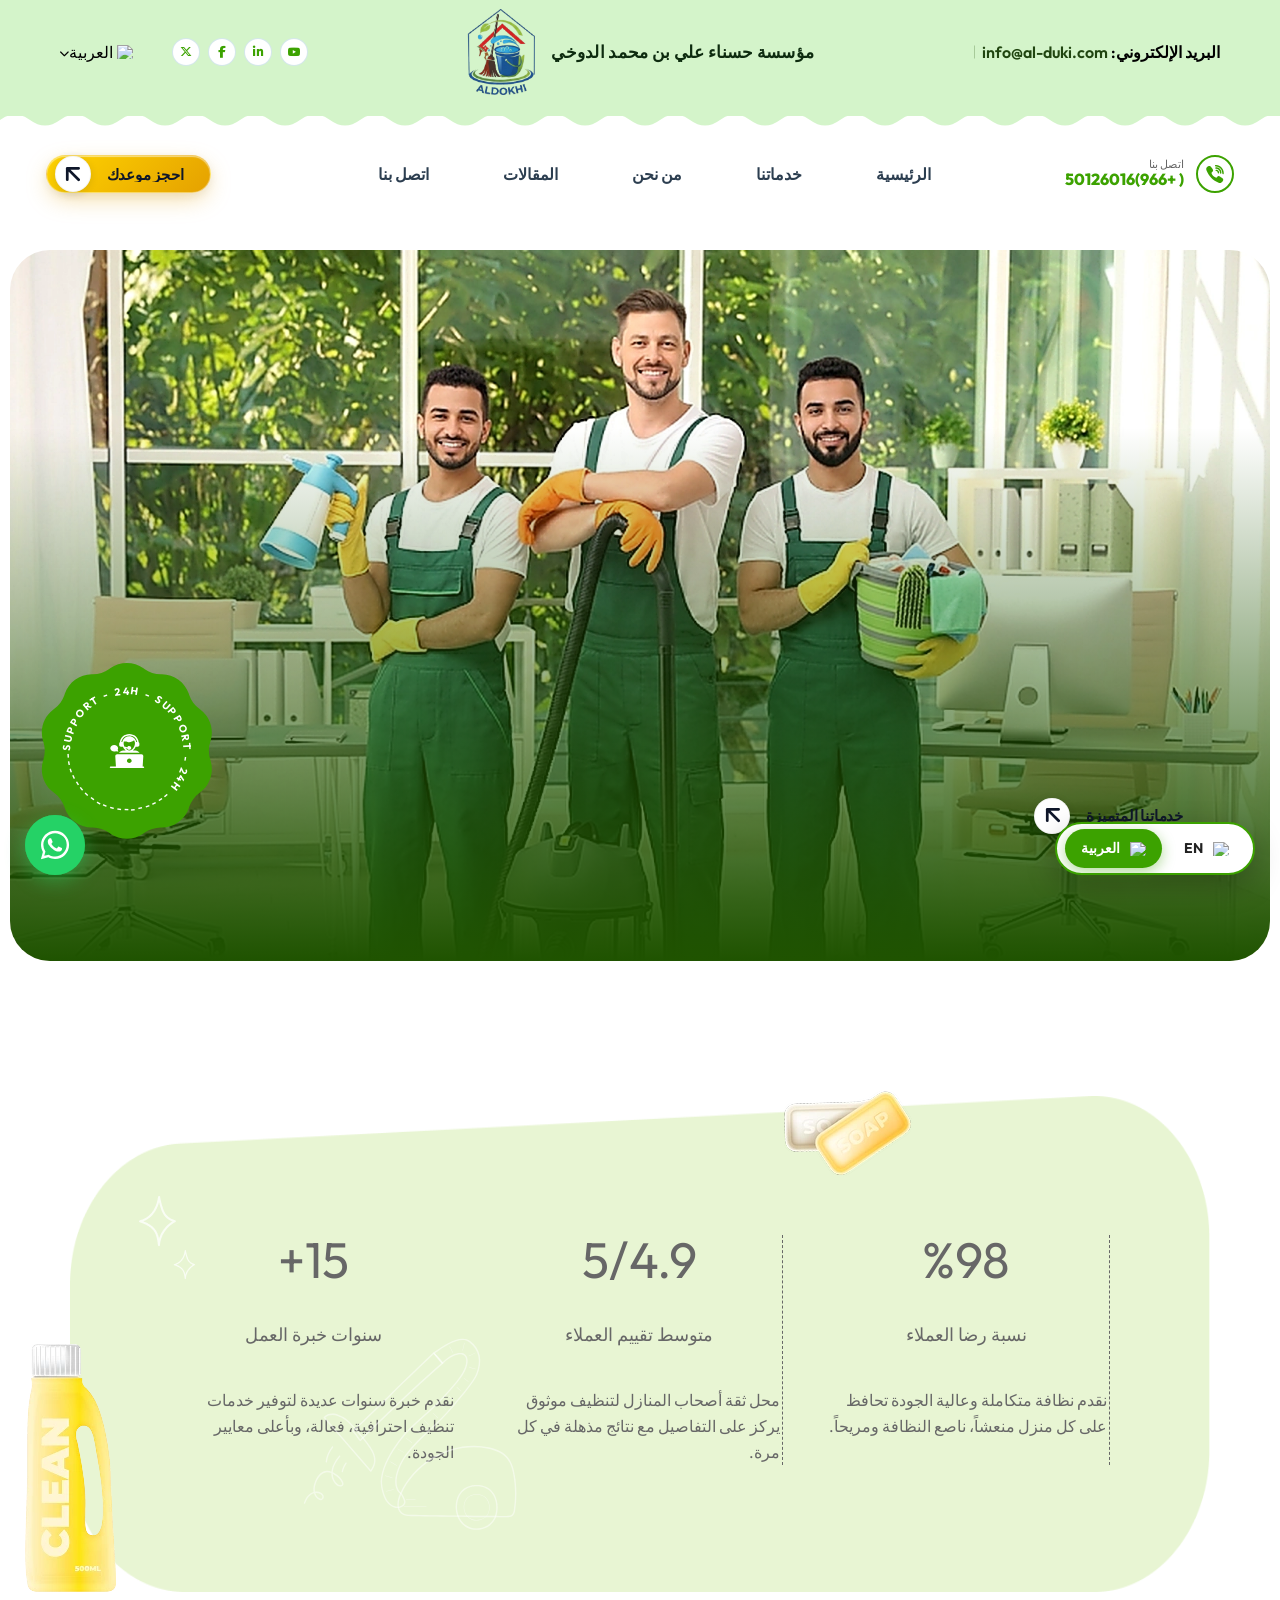
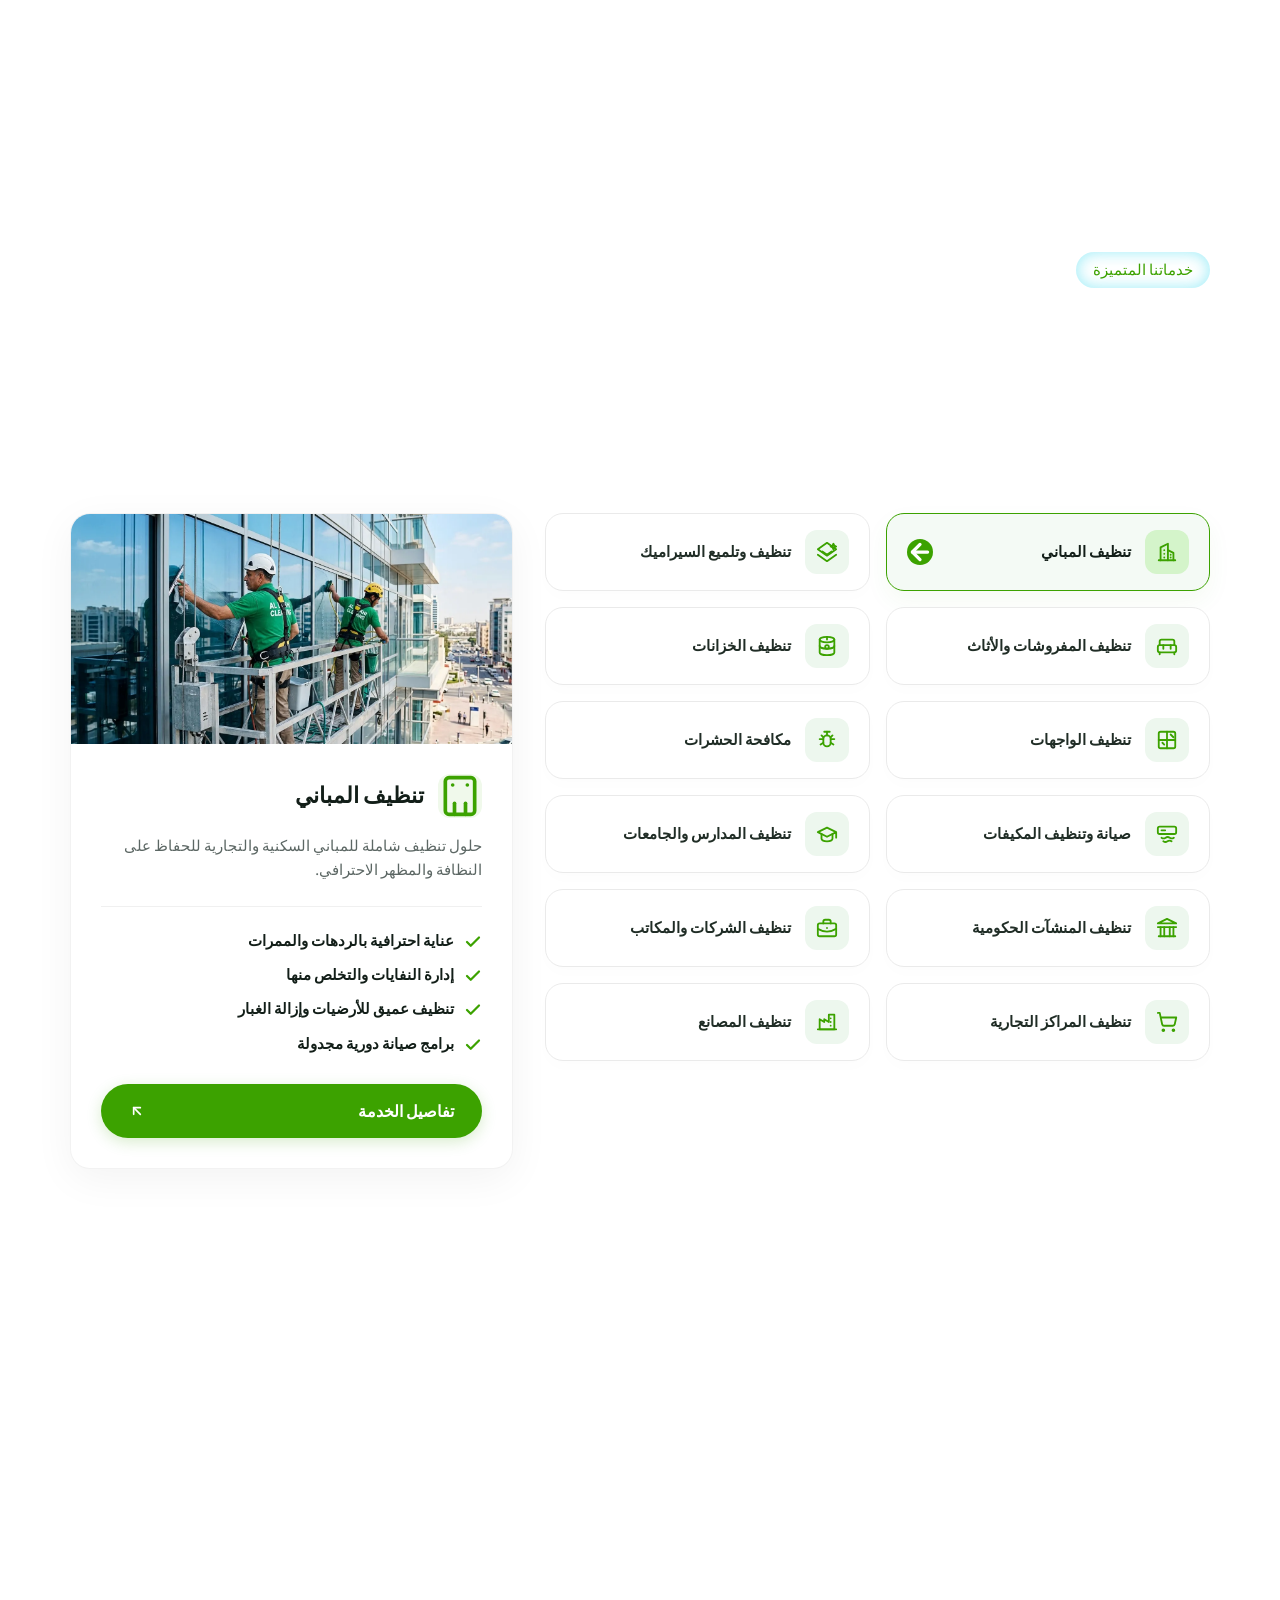
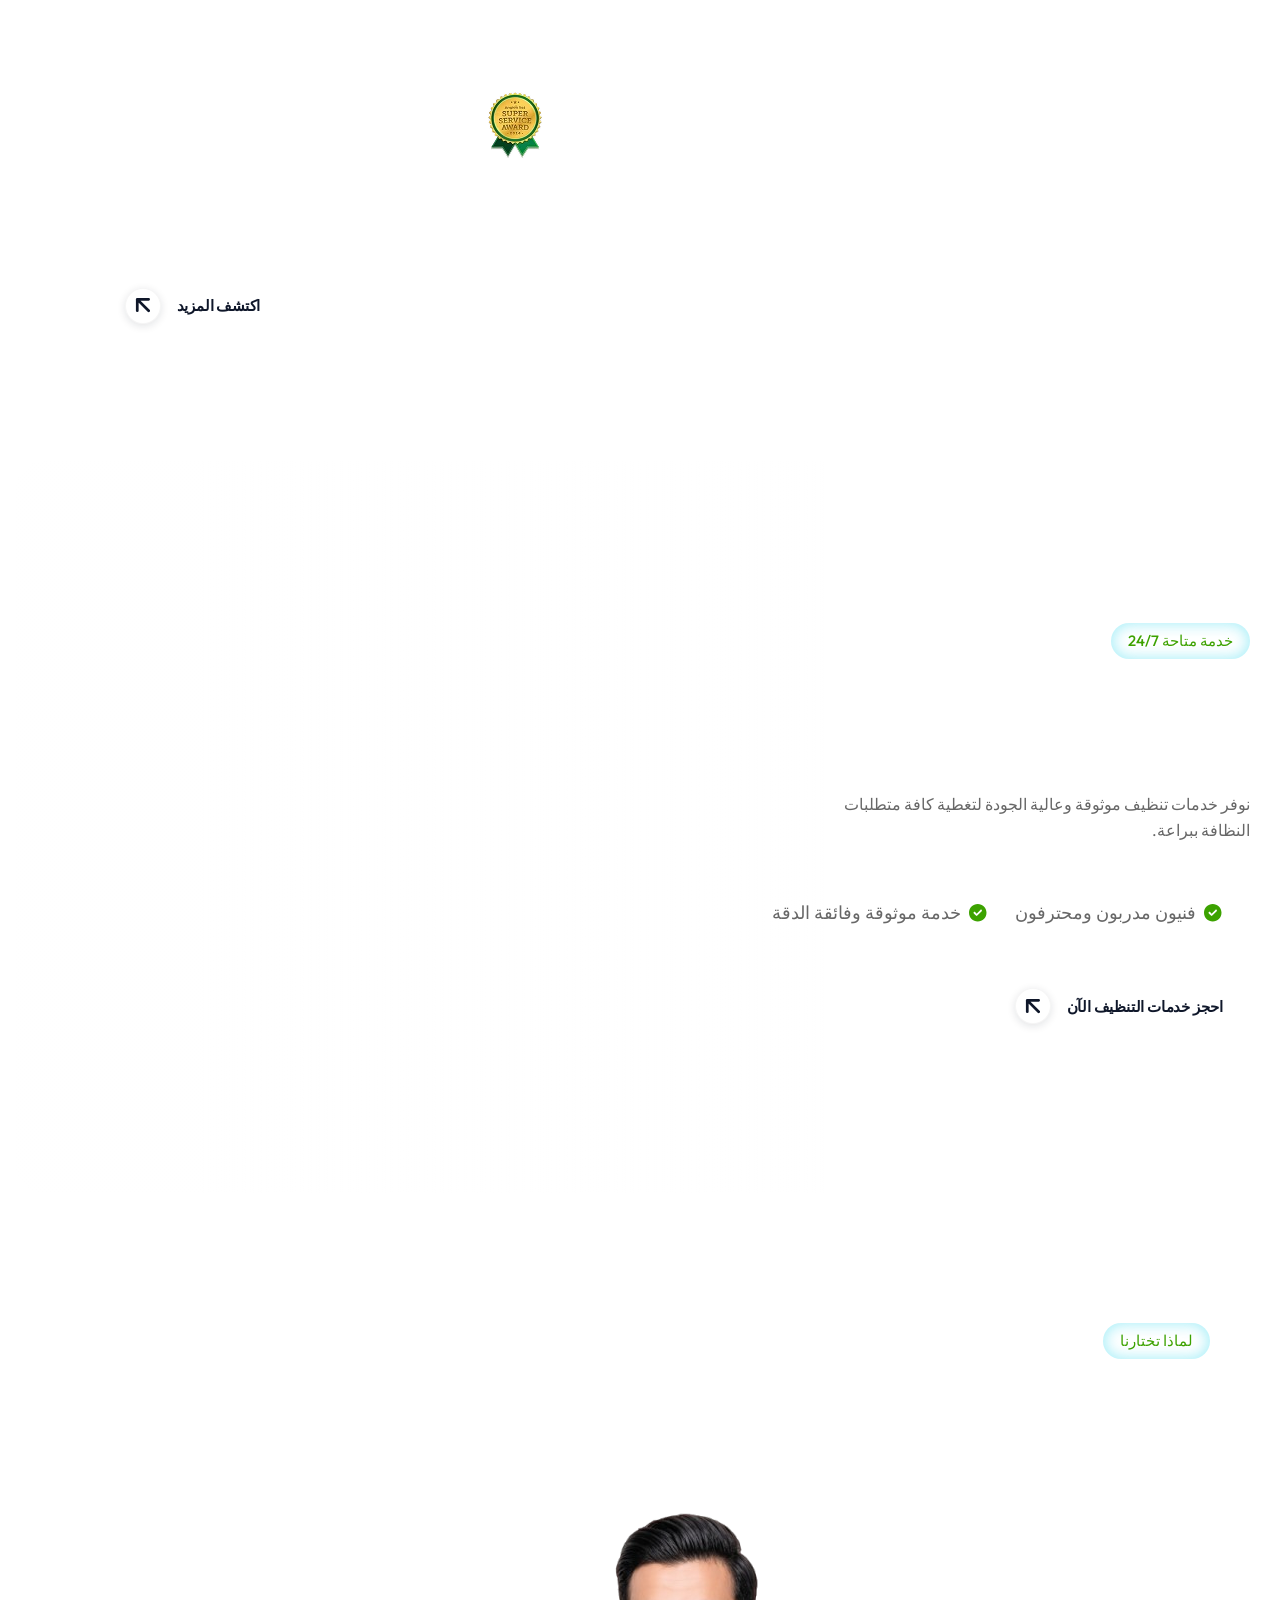
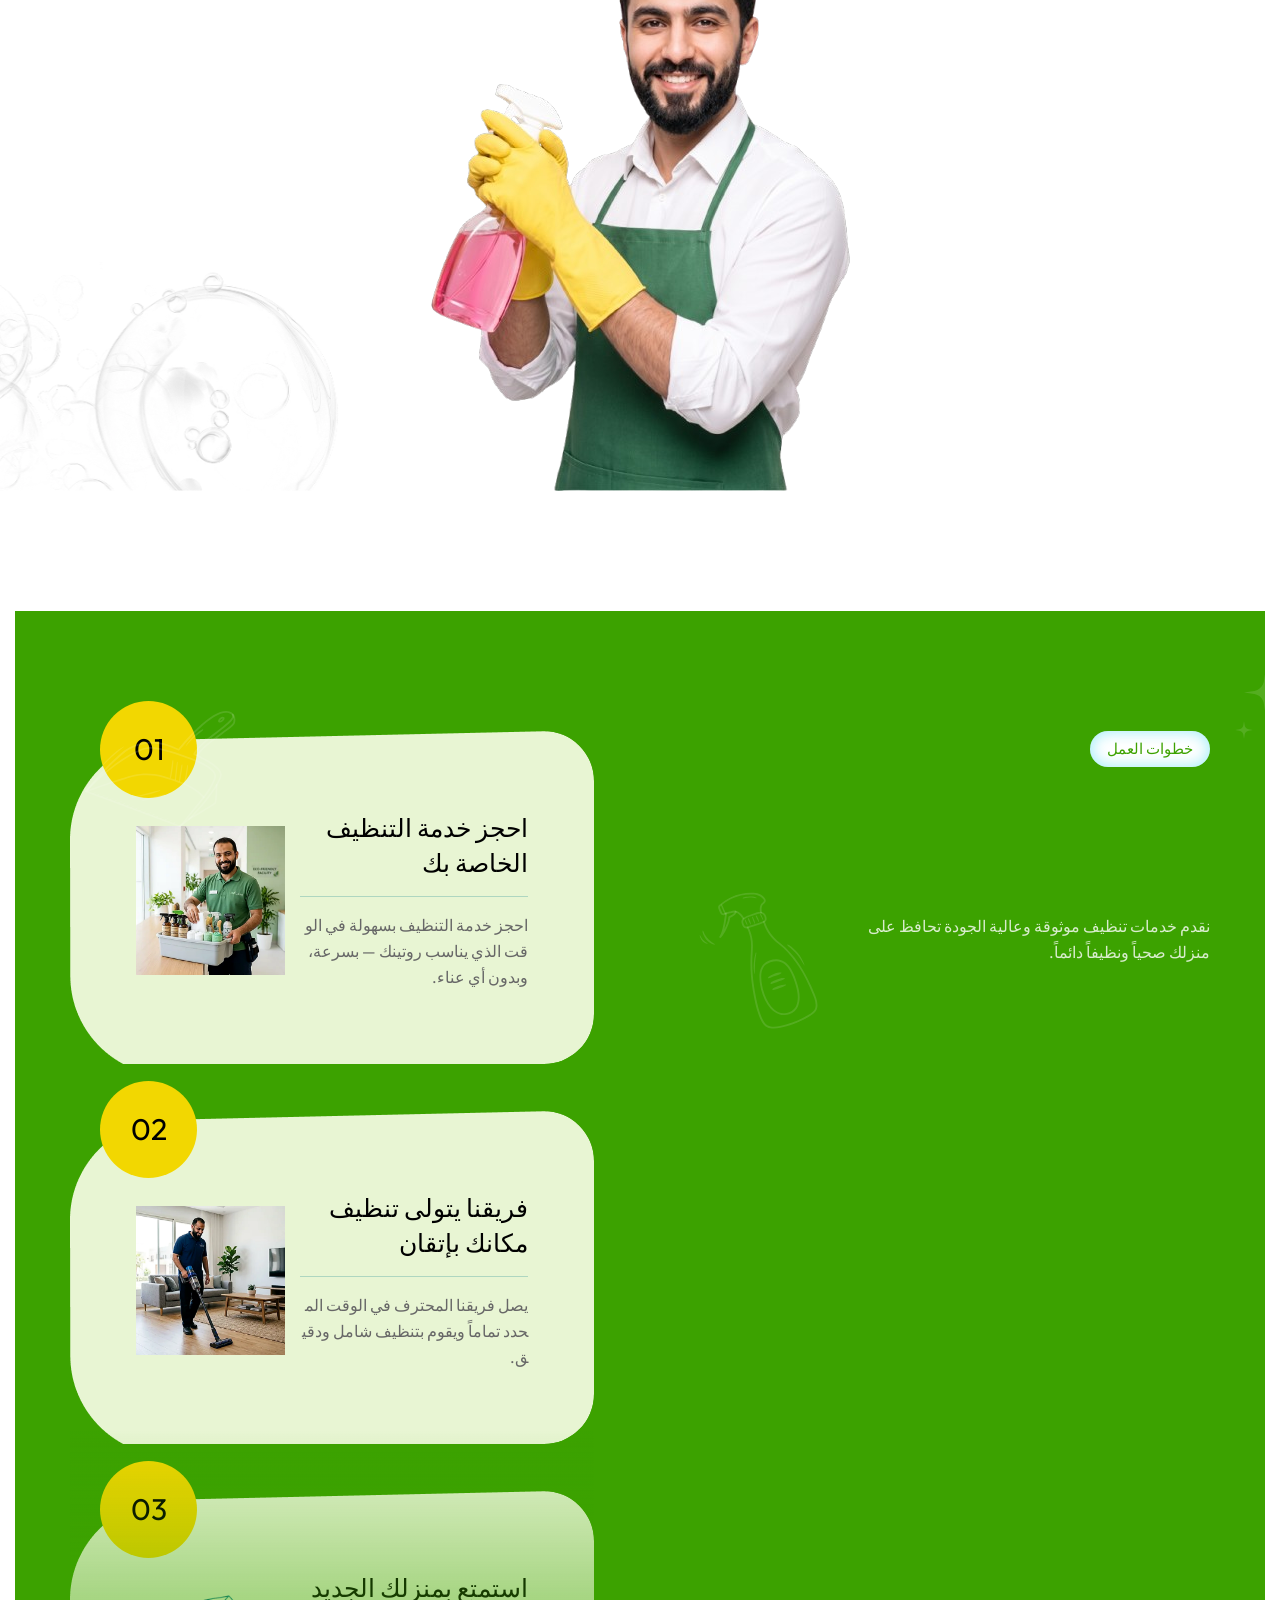
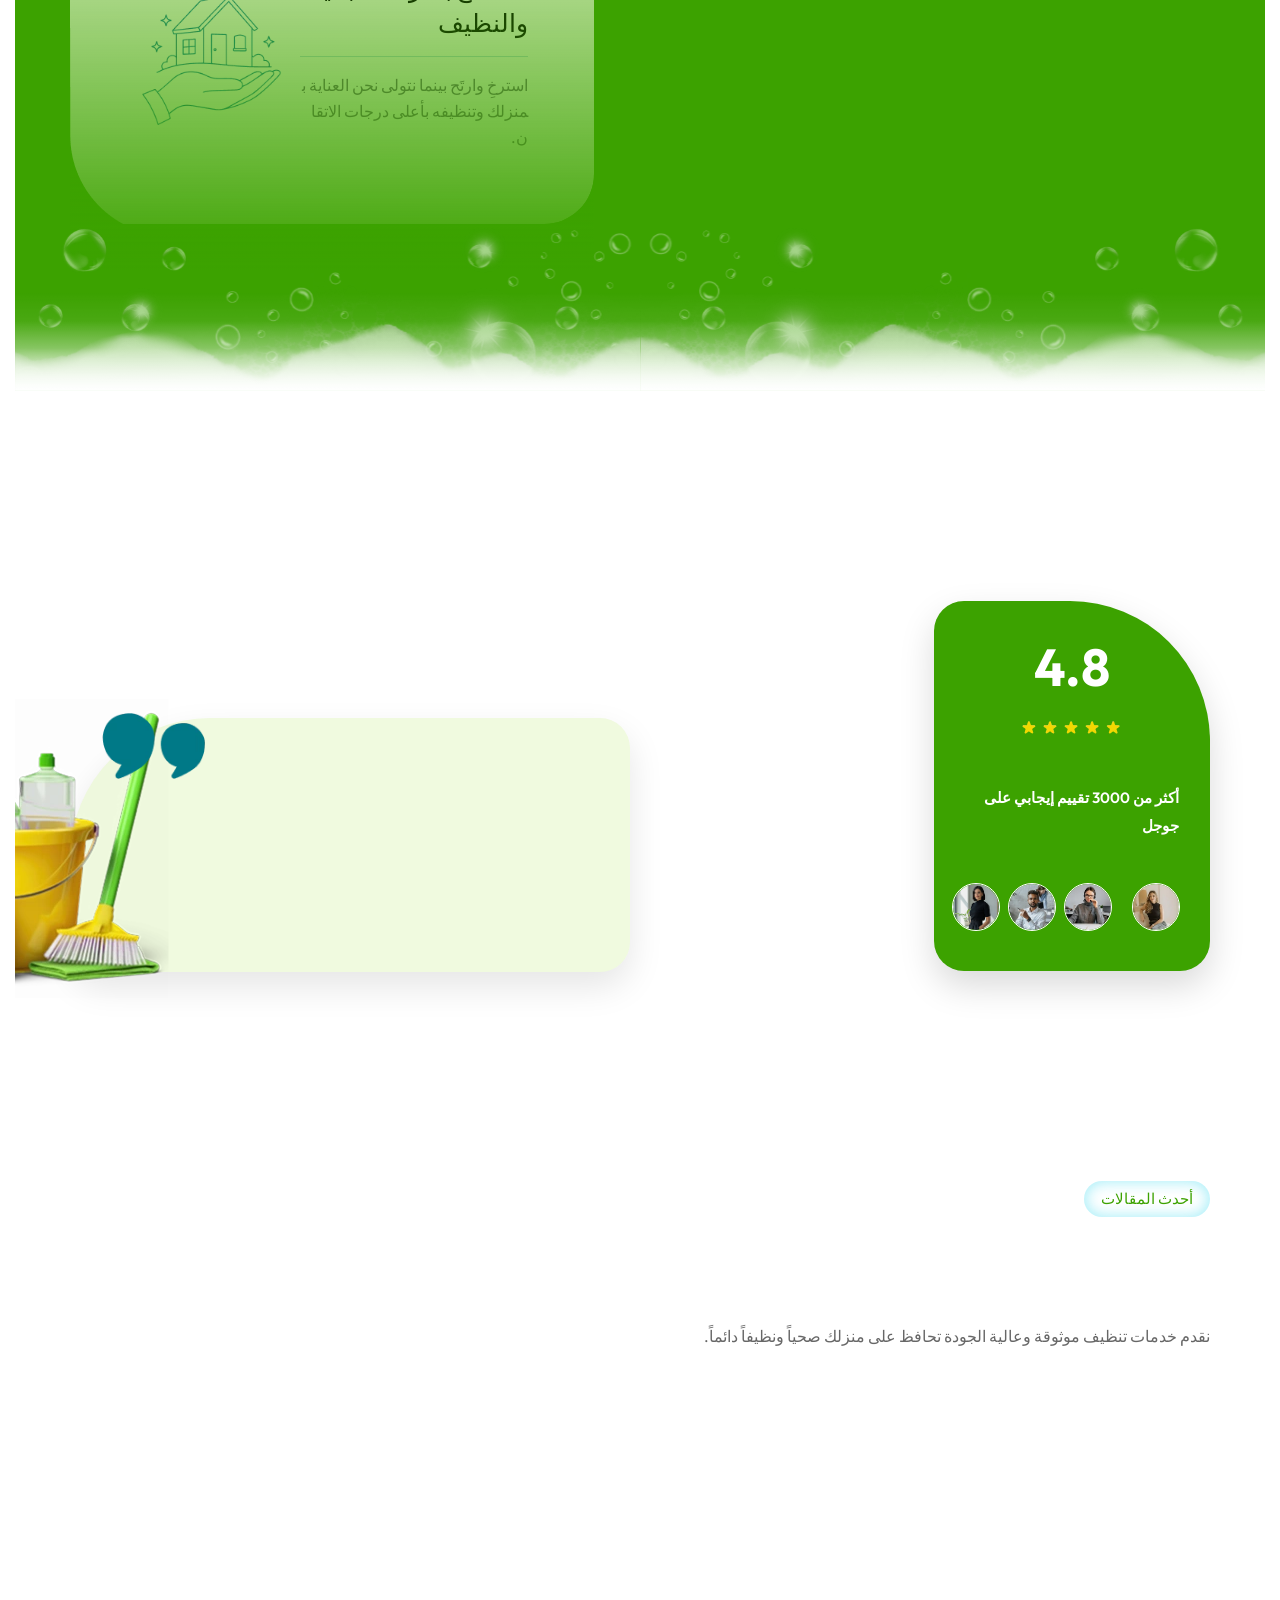
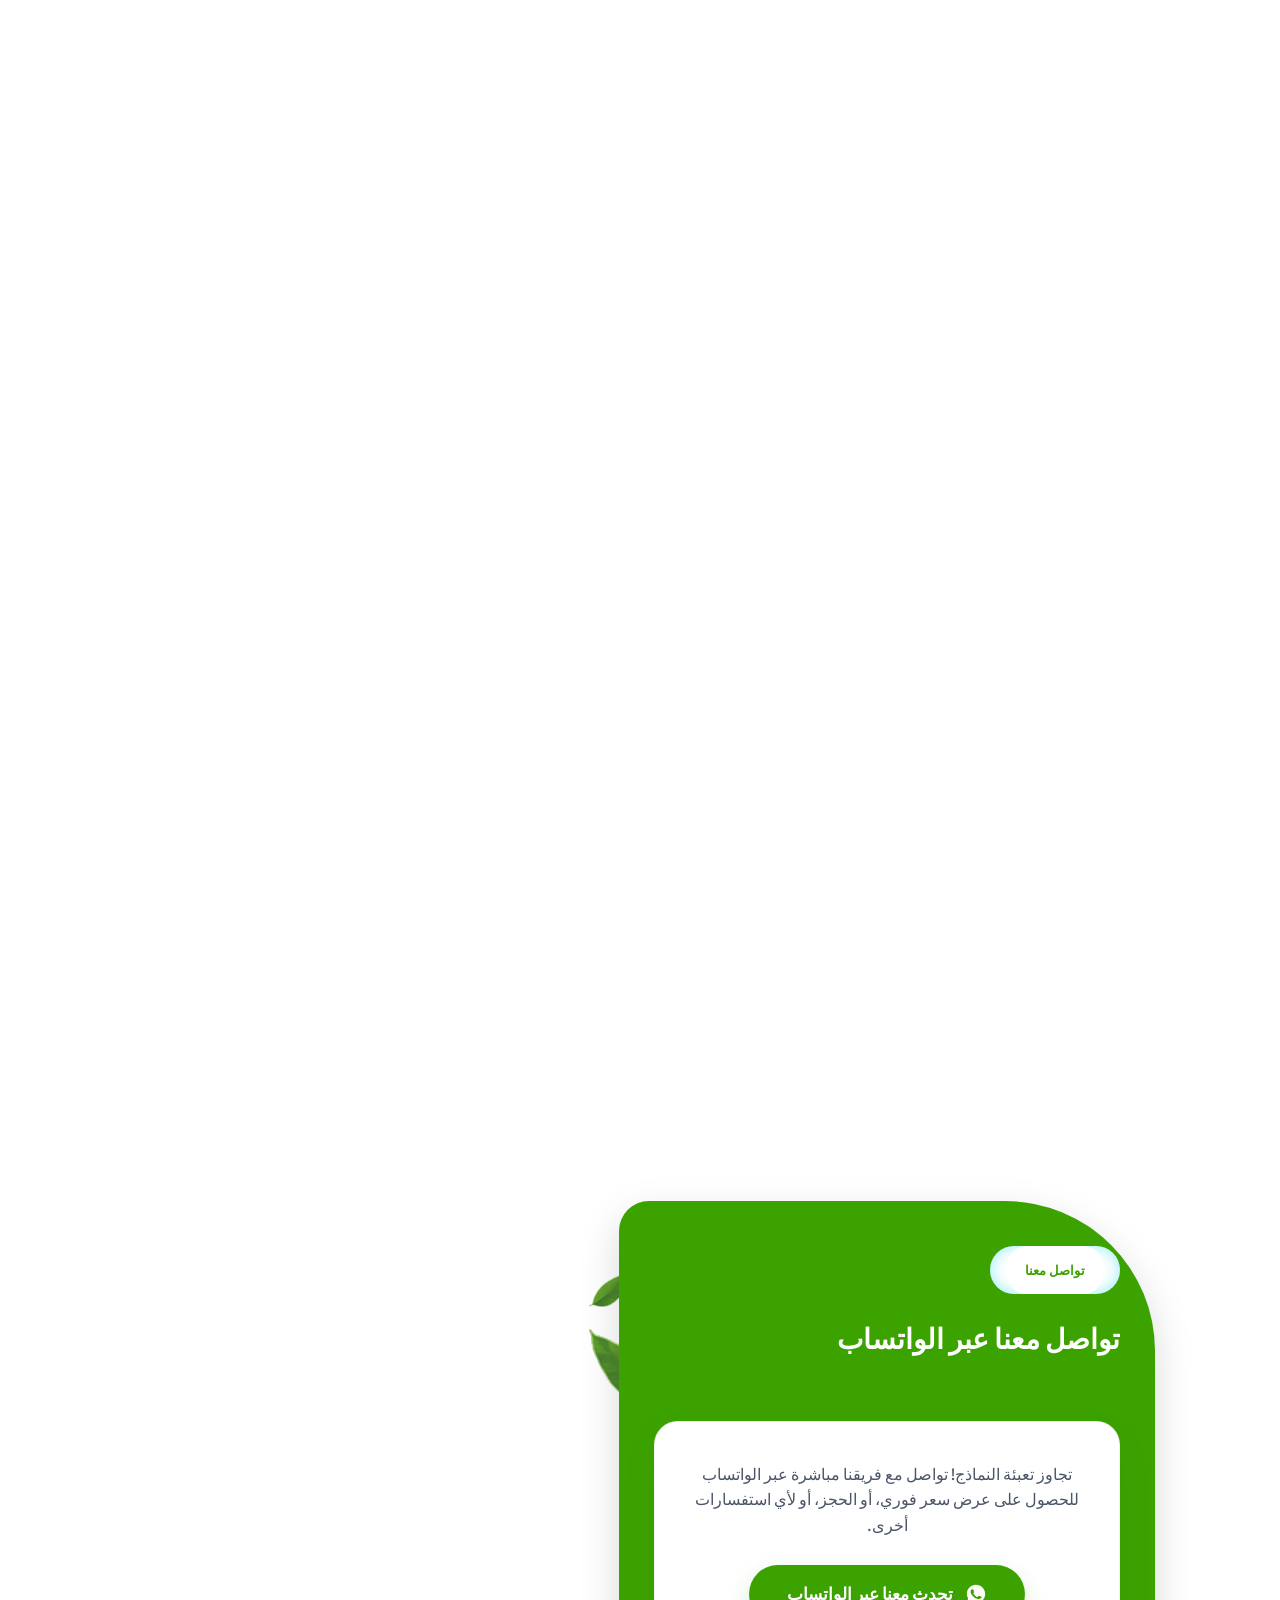
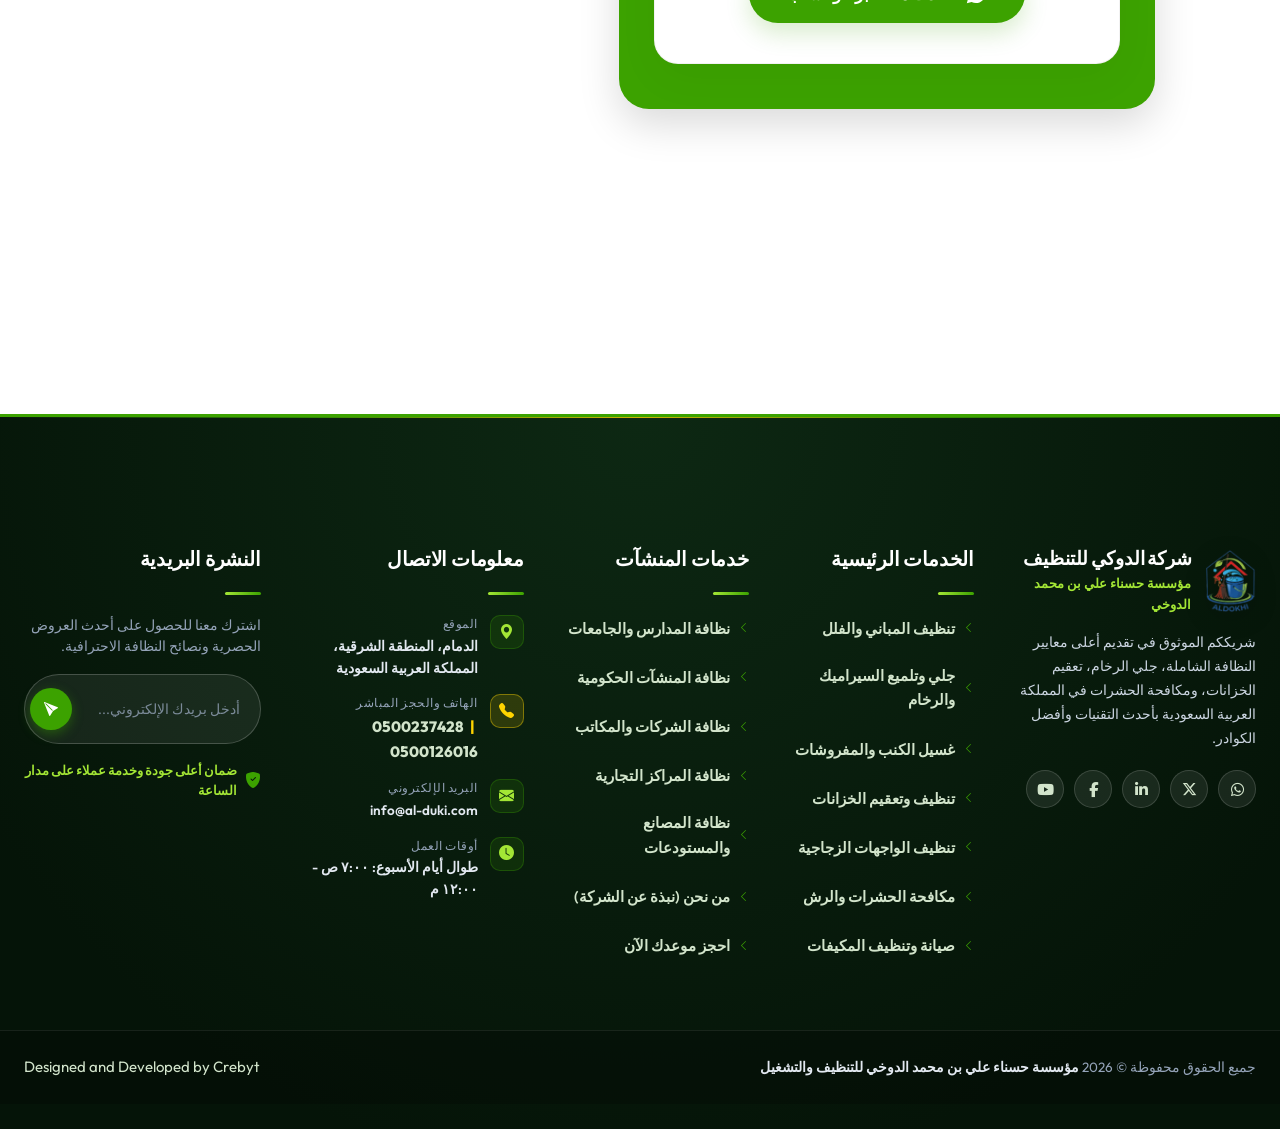
==== commit 101e84e2: "feat: implement custom header and topbar styling with green theme overrides and layout fixes" ====
--- a/index.html
+++ b/index.html
@@ -1823,13 +1823,11 @@
                 padding-bottom: 0 !important;
             }
 
-            #pxl-header-elementor .elementor-shape-bottom {
-                height: 18px !important;
-                bottom: -1px !important;
-            }
-
-            #pxl-header-elementor .elementor-shape-bottom svg {
-                height: 18px !important;
+            #pxl-header-elementor .elementor-shape-bottom,
+            #pxl-header-elementor .elementor-shape,
+            .elementor-element-67d316b .elementor-shape-bottom,
+            .elementor-element-67d316b .elementor-shape {
+                display: none !important;
             }
 
             .elementor-widget-pxl_logo .pxl-logo img {
@@ -3660,7 +3658,7 @@
                                             style="height: 42px !important; max-height: 42px !important; width: auto; object-fit: contain;"
                                             alt="الدوكي للتنظيف" />
                                         <span
-                                            style="font-size: 18px; font-weight: 800; color: #0F172A; font-family: 'Outfit', sans-serif; white-space: nowrap;">الدوخي
+                                            style="font-size: 25px; font-weight: 800; color: #0F172A; font-family: 'Outfit', sans-serif; white-space: nowrap;">الدوخي
                                             للتنظيف </span></a>
                                 </div>
                                 <div class="mobile-header-spacer" style="min-width: 40px; flex-shrink: 0;"></div>
--- a/assets/css/post-6202.css
+++ b/assets/css/post-6202.css
@@ -112,7 +112,8 @@
 }
 
 .elementor-element-ba3c59a img {
-    max-height: 42px !important;
+    max-height: 100px !important;
+    height: 100px !important;
     width: auto !important;
     object-fit: contain !important;
 }
--- a/assets/css/post-14.css
+++ b/assets/css/post-14.css
@@ -112,7 +112,8 @@
 }
 
 .elementor-element-ba3c59a img {
-    max-height: 42px !important;
+    max-height: 100px !important;
+    height: 100px !important;
     width: auto !important;
     object-fit: contain !important;
 }
--- a/assets/css/post-5330.css
+++ b/assets/css/post-5330.css
@@ -114,7 +114,8 @@
 }
 
 .elementor-element-ba3c59a img {
-    max-height: 42px !important;
+    max-height: 100px !important;
+    height: 100px !important;
     width: auto !important;
     object-fit: contain !important;
 }
--- a/assets/css/post-14.css
+++ b/assets/css/post-14.css
@@ -112,7 +112,8 @@
 }
 
 .elementor-element-ba3c59a img {
-    max-height: 42px !important;
+    max-height: 100px !important;
+    height: 100px !important;
     width: auto !important;
     object-fit: contain !important;
 }
--- a/assets/css/post-6202.css
+++ b/assets/css/post-6202.css
@@ -112,7 +112,8 @@
 }
 
 .elementor-element-ba3c59a img {
-    max-height: 42px !important;
+    max-height: 100px !important;
+    height: 100px !important;
     width: auto !important;
     object-fit: contain !important;
 }
--- a/assets/css/post-5330.css
+++ b/assets/css/post-5330.css
@@ -114,7 +114,8 @@
 }
 
 .elementor-element-ba3c59a img {
-    max-height: 42px !important;
+    max-height: 100px !important;
+    height: 100px !important;
     width: auto !important;
     object-fit: contain !important;
 }
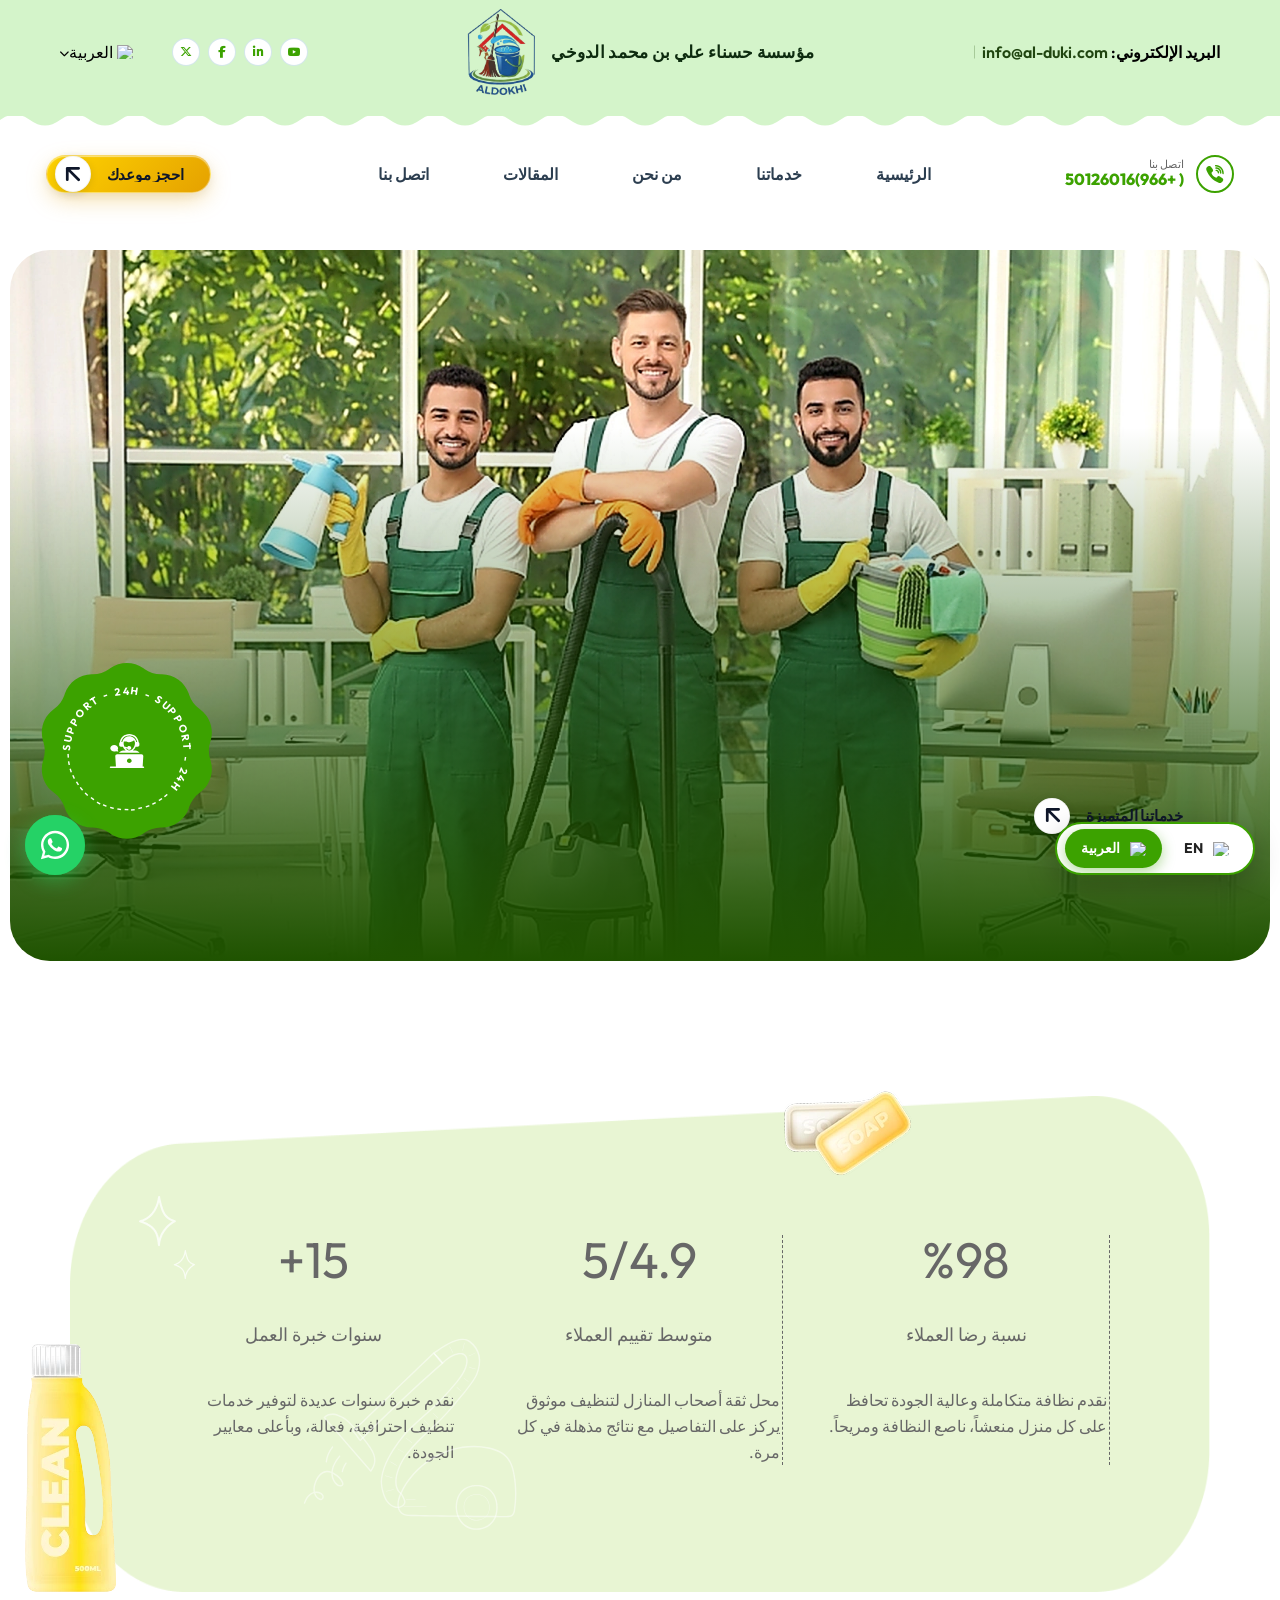
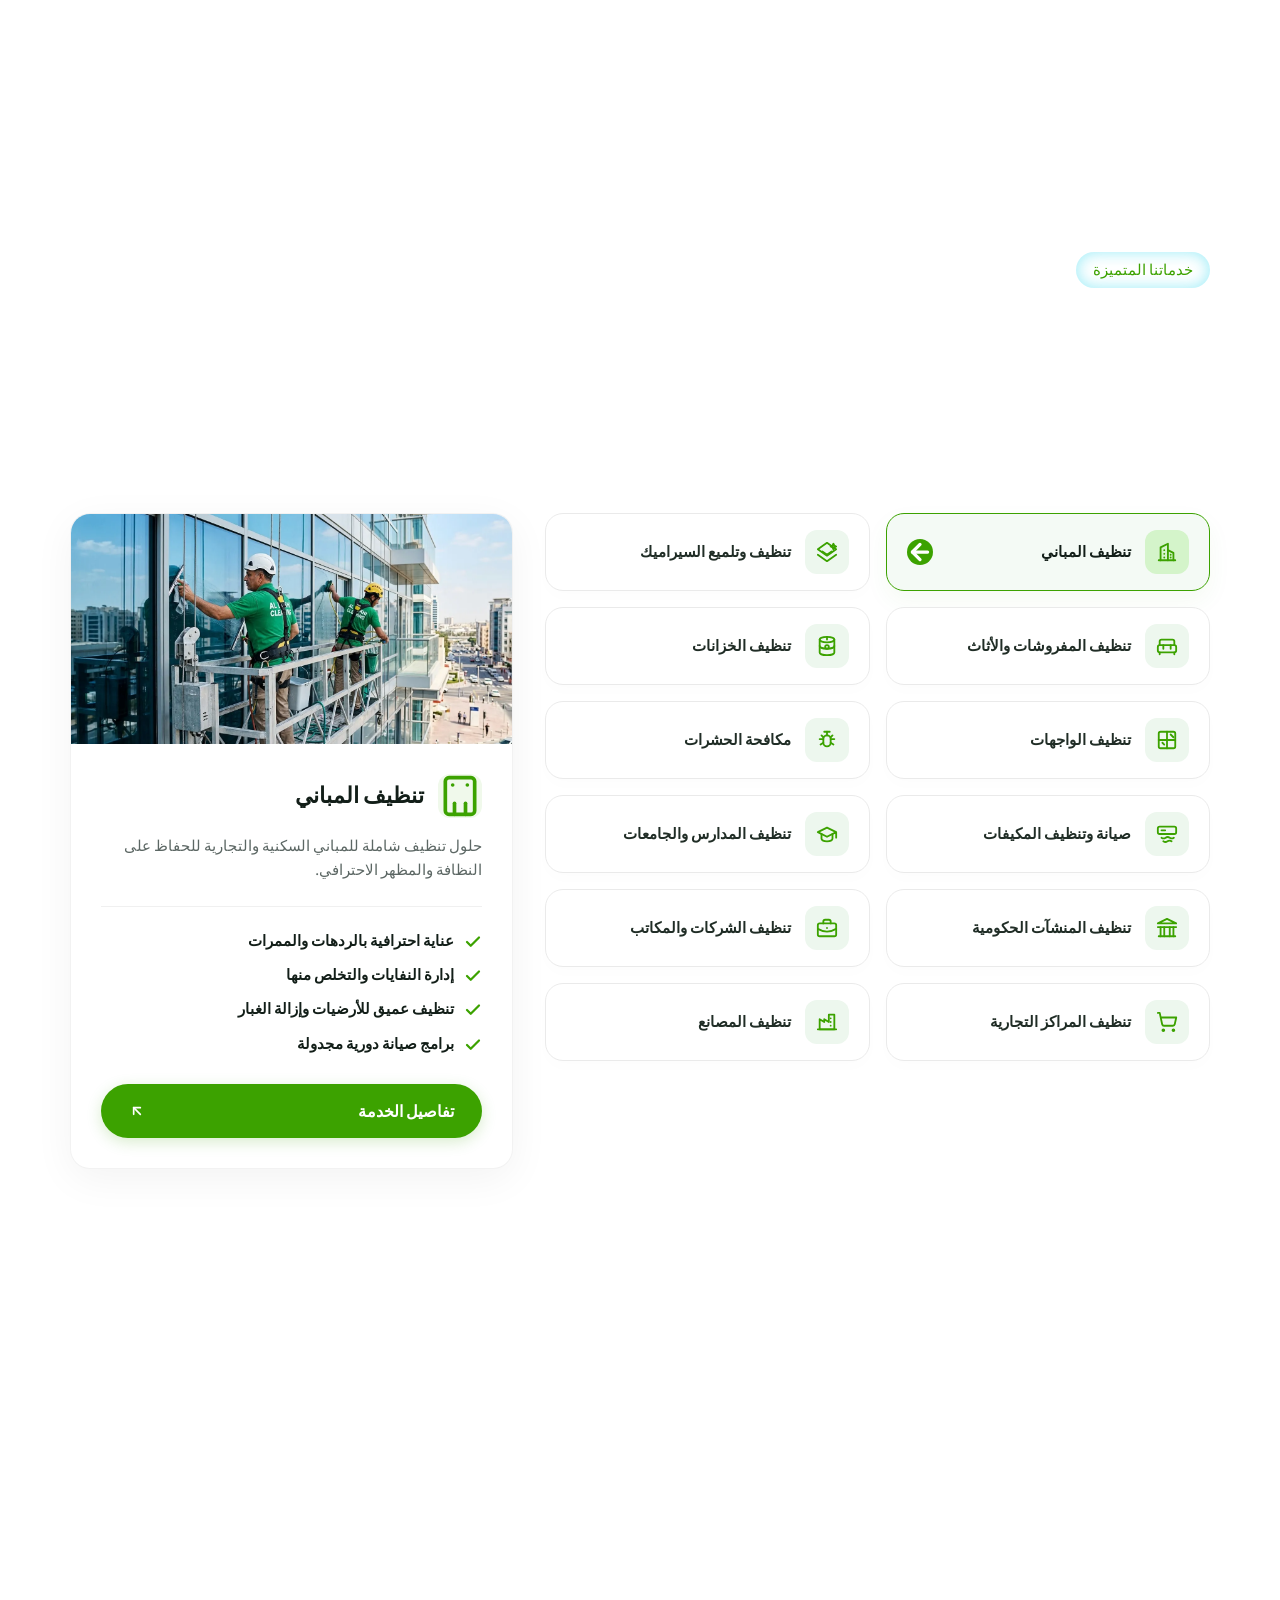
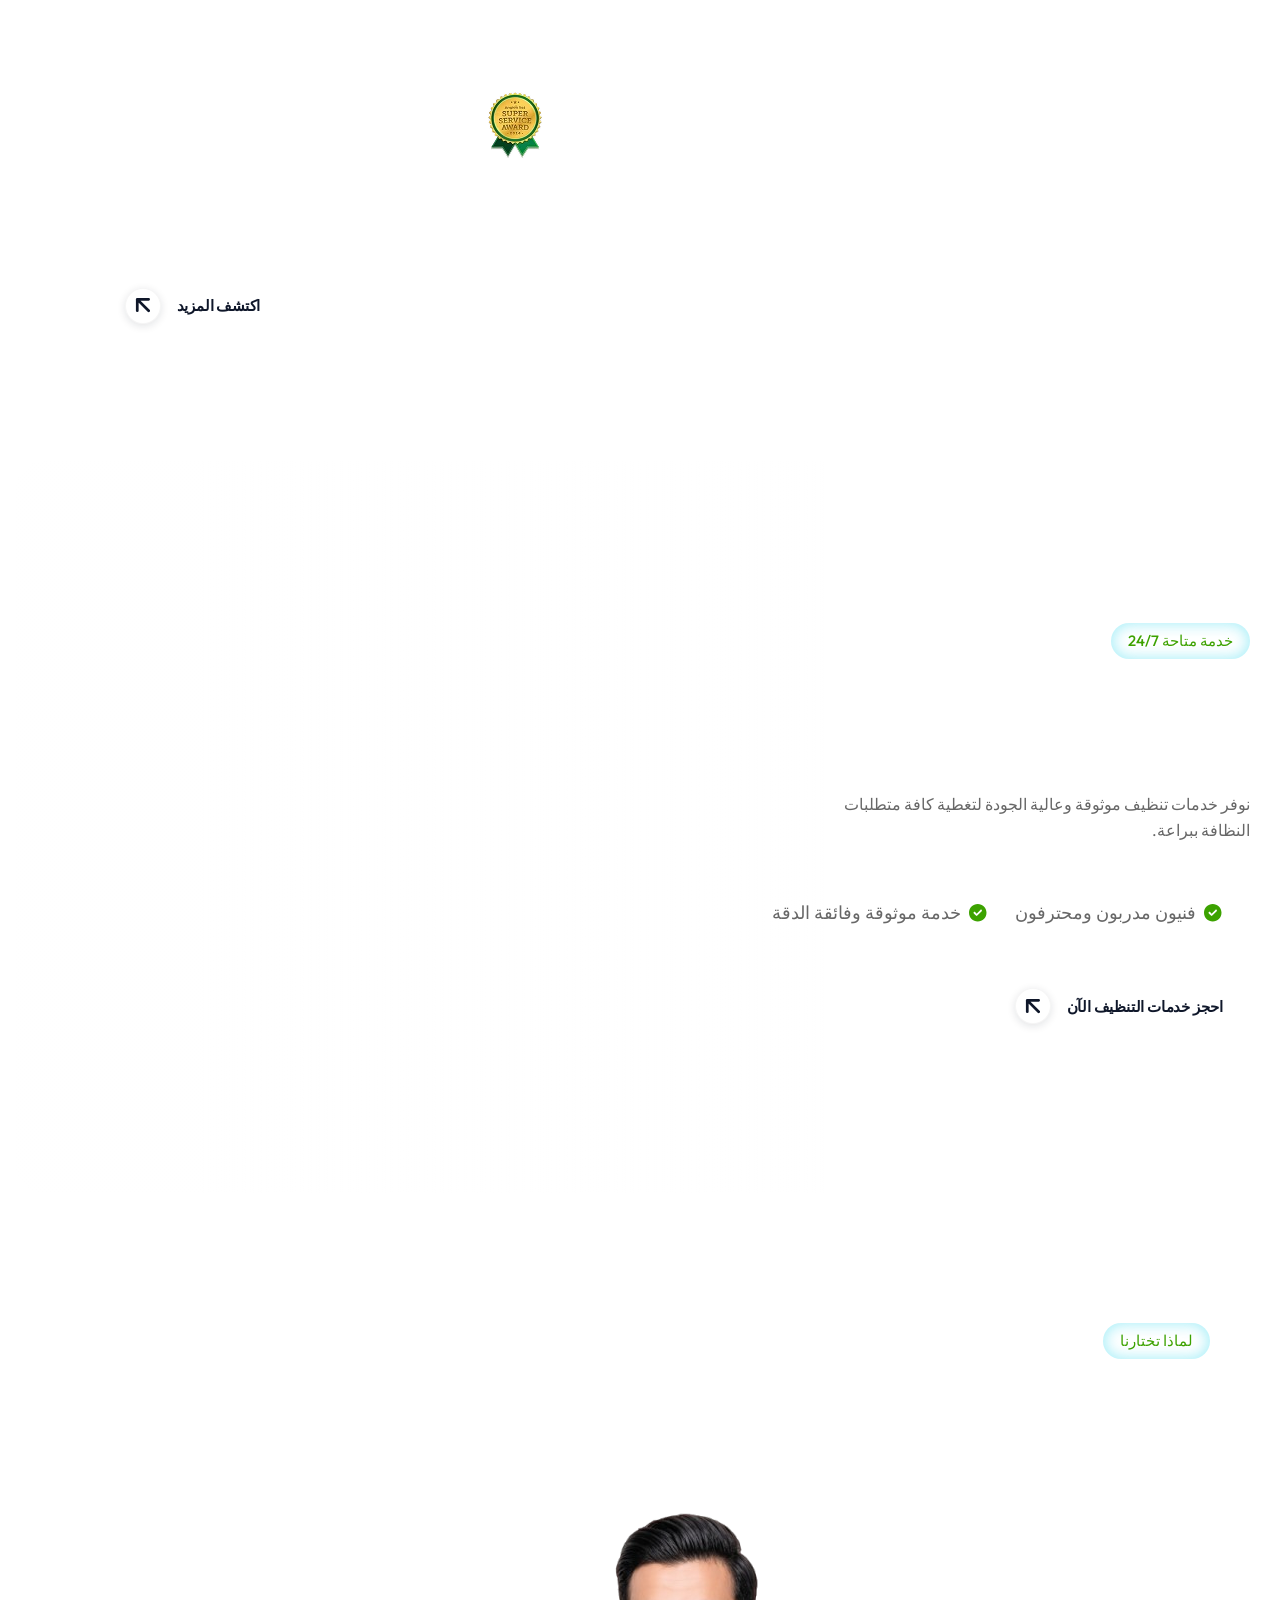
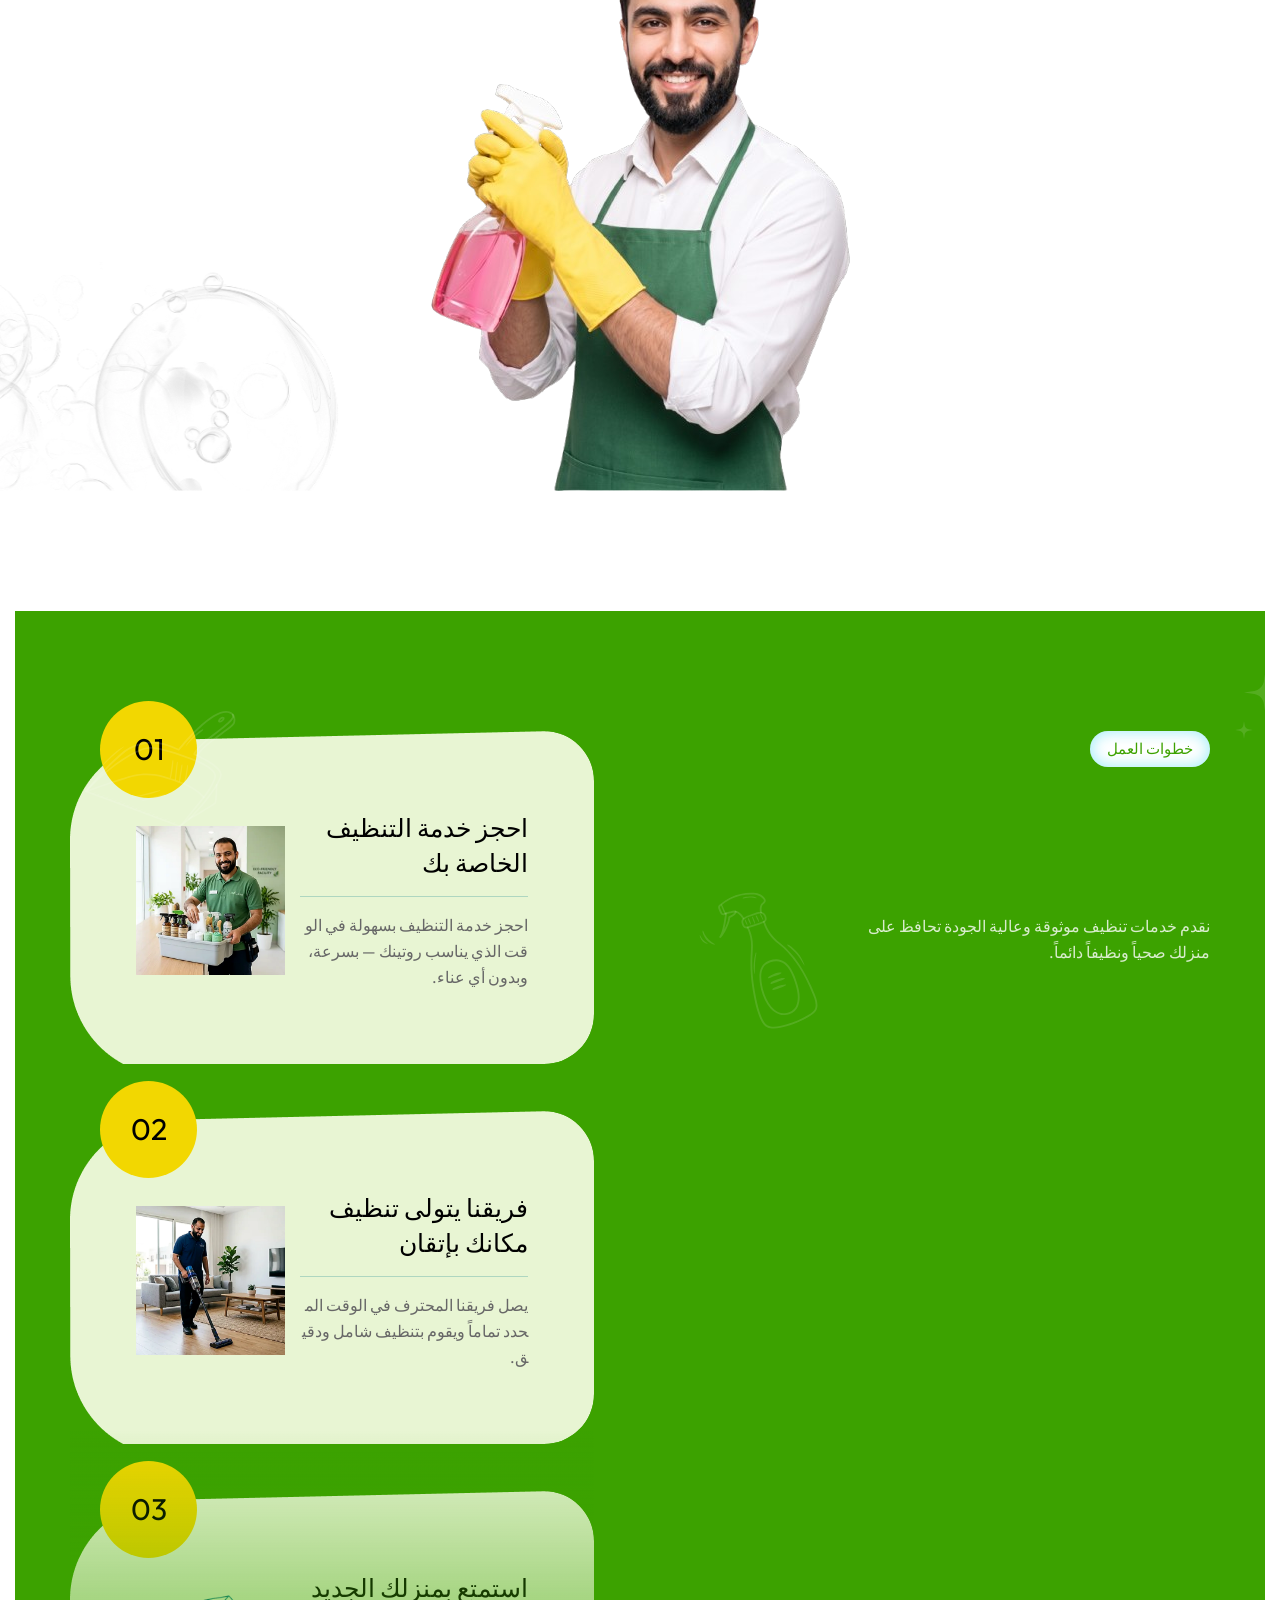
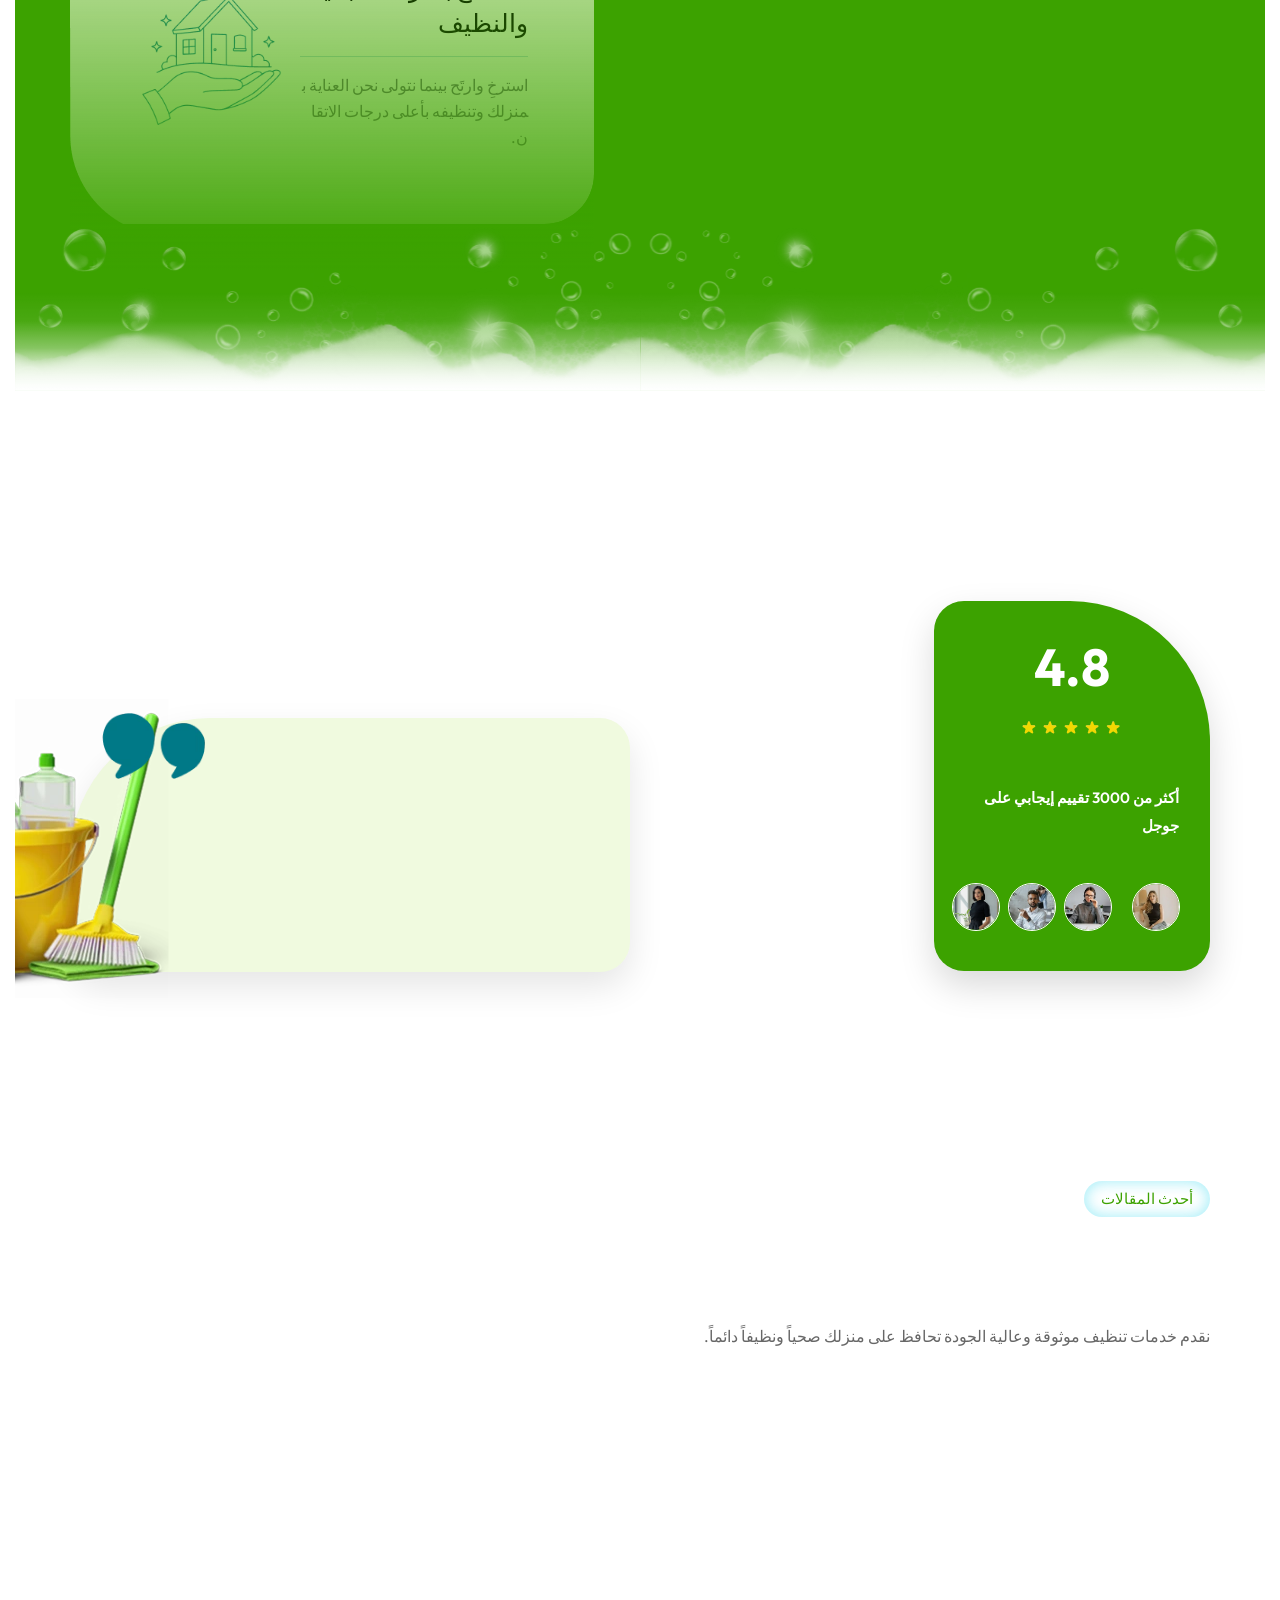
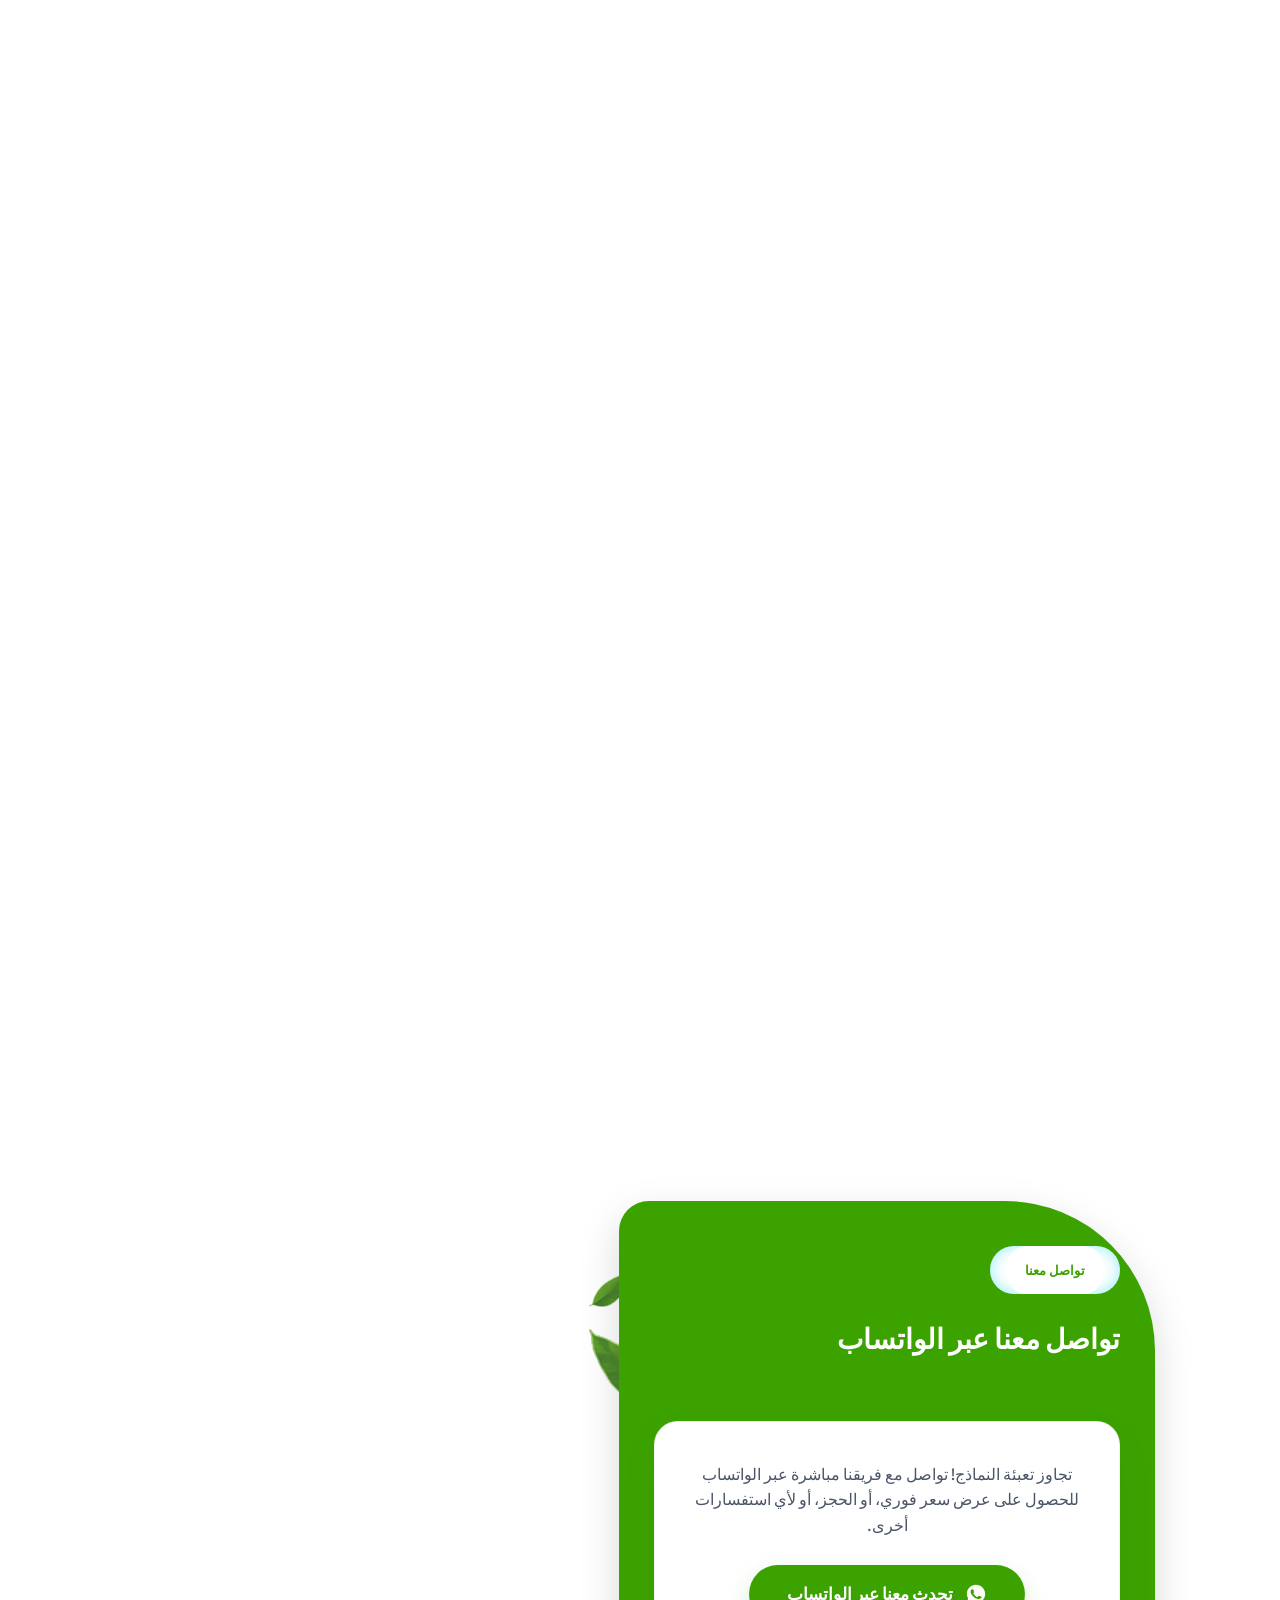
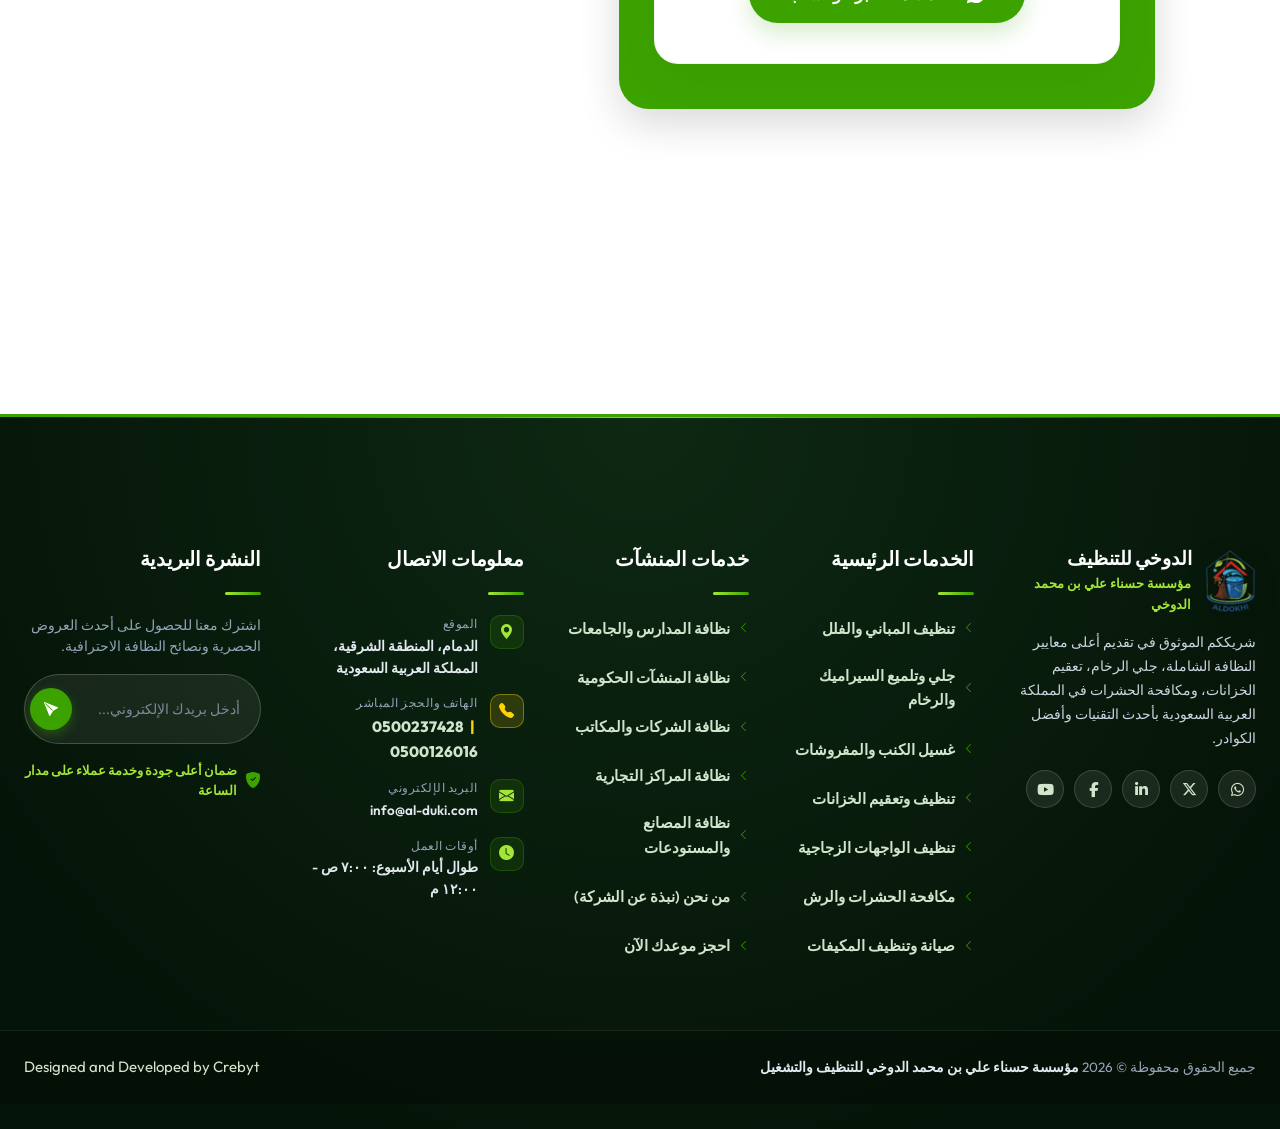
==== commit 3050c9a5: "chore: update branding and company name from Al-Duki to Al-Dukhi across site assets" ====
--- a/index.html
+++ b/index.html
@@ -1279,7 +1279,7 @@
     <meta charset="UTF-8">
     <meta name="viewport" content="width=device-width, initial-scale=1, maximum-scale=1">
     <link rel="profile" href="//gmpg.org/xfn/11">
-    <title>شركة الدوكي للتنظيف - خدمات تنظيف احترافية بالرياض</title>
+    <title>شركة الدوخي للتنظيف - خدمات تنظيف احترافية بالرياض</title>
     <meta name='robots' content='max-image-preview:large' />
     <link rel="preconnect" href="https://fonts.googleapis.com">
     <link rel="preconnect" href="https://fonts.gstatic.com" crossorigin>
@@ -3089,7 +3089,7 @@
         </div>
         <div class="scene">
             <div class="shine"></div> <img fetchpriority="high"
-                src="assets/images/logo/logo.png" class="logo-svg" alt="الدوكي للتنظيف"
+                src="assets/images/logo/logo.png" class="logo-svg" alt="الدوخي للتنظيف"
                 style="max-height: 70px; width: auto;" decoding="async" />
             <div class="leaf-wrap"> <span class="foam f1"></span> <span class="foam f2"></span> <span
                     class="foam f3"></span> <span class="foam f4"></span> <svg class="leaf-svg" viewBox="0 0 64 64"
@@ -3163,7 +3163,7 @@
                                                         style="display: flex; align-items: center; gap: 14px; direction: ltr;">
                                                         <a href="index.html"> <img src="assets/images/logo/logo.png"
                                                                 style="max-height: 100px; width: auto; object-fit: contain;"
-                                                                class="attachment-full" alt="الدوكي للتنظيف" /> </a>
+                                                                class="attachment-full" alt="الدوخي للتنظيف" /> </a>
                                                         <span class="owner-name-tag"
                                                             style="font-weight: 800; font-size: 17px; color: #0d2b0f; letter-spacing: 0.3px; line-height: 1.2; white-space: nowrap;">مؤسسة
                                                             حسناء علي بن محمد الدوخي</span>
@@ -3652,11 +3652,11 @@
                                 </div>
                                 <div class="pxl-header-branding"
                                     style="margin: 0; flex: 1; display: flex; justify-content: center; align-items: center;">
-                                    <a href="index.html" title="الدوكي للتنظيف" rel="home"
+                                    <a href="index.html" title="الدوخي للتنظيف" rel="home"
                                         style="display: inline-flex; align-items: center; gap: 8px; text-decoration: none;"><img
                                             src="assets/images/logo/logo.png"
                                             style="height: 42px !important; max-height: 42px !important; width: auto; object-fit: contain;"
-                                            alt="الدوكي للتنظيف" />
+                                            alt="الدوخي للتنظيف" />
                                         <span
                                             style="font-size: 25px; font-weight: 800; color: #0F172A; font-family: 'Outfit', sans-serif; white-space: nowrap;">الدوخي
                                             للتنظيف </span></a>
@@ -3667,9 +3667,9 @@
                                 <div class="pxl-header-menu-scroll">
                                     <div class="pxl-menu-close pxl-hide-xl pxl-close"></div>
                                     <div class="pxl-logo-mobile pxl-hide-xl"> <a href="index.html"
-                                            title="الدوكي للتنظيف" rel="home"><img src="assets/images/logo/logo.png"
-                                                alt="الدوكي للتنظيف" /><span class="mobile-brand-title"
-                                                style="font-family: 'Outfit', sans-serif;">الدوكي للتنظيف</span></a>
+                                            title="الدوخي للتنظيف" rel="home"><img src="assets/images/logo/logo.png"
+                                                alt="الدوخي للتنظيف" /><span class="mobile-brand-title"
+                                                style="font-family: 'Outfit', sans-serif;">الدوخي للتنظيف</span></a>
                                     </div>
                                     <div class="pxl-header-mobile-search pxl-hide-xl">
 
@@ -8598,9 +8598,9 @@
                         <!-- Col 1: Brand & Bio -->
                         <div class="footer-col footer-brand-col">
                             <a href="index.html" class="footer-logo-link">
-                                <img src="assets/images/logo/logo.png" alt="الدوكي للتنظيف" class="footer-brand-logo" />
+                                <img src="assets/images/logo/logo.png" alt="الدوخي للتنظيف" class="footer-brand-logo" />
                                 <div class="footer-brand-text">
-                                    <span class="footer-company-name">شركة الدوكي للتنظيف</span>
+                                    <span class="footer-company-name">الدوخي للتنظيف</span>
                                     <span class="footer-sub-name">مؤسسة حسناء علي بن محمد الدوخي</span>
                                 </div>
                             </a>
@@ -8836,7 +8836,7 @@
         src="https://demo.casethemes.net/genfresco/wp-content/plugins/elementor/assets/js/frontend-modules.min.js?ver=4.1.4"></script>
     <script id="jquery-ui-core-js"
         src="https://demo.casethemes.net/genfresco/wp-includes/js/jquery/ui/core.min.js?ver=1.13.3"></script>
-    <script id="elementor-frontend-js-before"> var elementorFrontendConfig = { "environmentMode": { "edit": false, "wpPreview": false, "isScriptDebug": false }, "i18n": { "shareOnFacebook": "Share on Facebook", "shareOnTwitter": "Share on Twitter", "pinIt": "Pin it", "download": "Download", "downloadImage": "Download image", "fullscreen": "Fullscreen", "zoom": "Zoom", "share": "Share", "playVideo": "Play Video", "previous": "Previous", "next": "Next", "close": "Close", "a11yCarouselPrevSlideMessage": "Previous slide", "a11yCarouselNextSlideMessage": "Next slide", "a11yCarouselFirstSlideMessage": "This is the first slide", "a11yCarouselLastSlideMessage": "This is the last slide", "a11yCarouselPaginationBulletMessage": "Go to slide" }, "is_rtl": false, "breakpoints": { "xs": 0, "sm": 480, "md": 768, "lg": 1025, "xl": 1440, "xxl": 1600 }, "responsive": { "breakpoints": { "mobile": { "label": "Mobile Portrait", "value": 767, "default_value": 767, "direction": "max", "is_enabled": true }, "mobile_extra": { "label": "Mobile Landscape", "value": 880, "default_value": 880, "direction": "max", "is_enabled": true }, "tablet": { "label": "Tablet Portrait", "value": 1024, "default_value": 1024, "direction": "max", "is_enabled": true }, "tablet_extra": { "label": "Tablet Landscape", "value": 1200, "default_value": 1200, "direction": "max", "is_enabled": true }, "laptop": { "label": "Laptop", "value": 1366, "default_value": 1366, "direction": "max", "is_enabled": true }, "widescreen": { "label": "Widescreen", "value": 2400, "default_value": 2400, "direction": "min", "is_enabled": false } }, "hasCustomBreakpoints": true }, "version": "4.1.4", "is_static": false, "experimentalFeatures": { "additional_custom_breakpoints": true, "container": true, "e_optimized_markup": true, "e_panel_promotions": true, "e_pro_free_trial_popup": true, "nested-elements": true, "global_classes_should_enforce_capabilities": true, "e_opt_in_v4_page": true, "e_interactions": true, "e_widget_creation": true, "import-export-customization": true }, "urls": { "assets": "https:\/\/demo.casethemes.net\/genfresco\/wp-content\/plugins\/elementor\/assets\/", "ajaxurl": "https:\/\/demo.casethemes.net\/genfresco\/wp-admin\/admin-ajax.php", "uploadUrl": "https:\/\/demo.casethemes.net\/genfresco\/wp-content\/uploads" }, "nonces": { "floatingButtonsClickTracking": "a7d95a947a", "atomicFormsSendForm": "4fc880d4b8" }, "swiperClass": "swiper", "settings": { "page": [], "editorPreferences": [] }, "kit": { "active_breakpoints": ["viewport_mobile", "viewport_mobile_extra", "viewport_tablet", "viewport_tablet_extra", "viewport_laptop"], "global_image_lightbox": "yes", "lightbox_enable_counter": "yes", "lightbox_enable_fullscreen": "yes", "lightbox_enable_zoom": "yes", "lightbox_enable_share": "yes", "lightbox_title_src": "title", "lightbox_description_src": "description" }, "post": { "id": 2511, "title": "الرئيسية%201%20OnePage%20%E2%80%93%20الدوكي للتنظيف", "excerpt": "", "featuredImage": false } };
+    <script id="elementor-frontend-js-before"> var elementorFrontendConfig = { "environmentMode": { "edit": false, "wpPreview": false, "isScriptDebug": false }, "i18n": { "shareOnFacebook": "Share on Facebook", "shareOnTwitter": "Share on Twitter", "pinIt": "Pin it", "download": "Download", "downloadImage": "Download image", "fullscreen": "Fullscreen", "zoom": "Zoom", "share": "Share", "playVideo": "Play Video", "previous": "Previous", "next": "Next", "close": "Close", "a11yCarouselPrevSlideMessage": "Previous slide", "a11yCarouselNextSlideMessage": "Next slide", "a11yCarouselFirstSlideMessage": "This is the first slide", "a11yCarouselLastSlideMessage": "This is the last slide", "a11yCarouselPaginationBulletMessage": "Go to slide" }, "is_rtl": false, "breakpoints": { "xs": 0, "sm": 480, "md": 768, "lg": 1025, "xl": 1440, "xxl": 1600 }, "responsive": { "breakpoints": { "mobile": { "label": "Mobile Portrait", "value": 767, "default_value": 767, "direction": "max", "is_enabled": true }, "mobile_extra": { "label": "Mobile Landscape", "value": 880, "default_value": 880, "direction": "max", "is_enabled": true }, "tablet": { "label": "Tablet Portrait", "value": 1024, "default_value": 1024, "direction": "max", "is_enabled": true }, "tablet_extra": { "label": "Tablet Landscape", "value": 1200, "default_value": 1200, "direction": "max", "is_enabled": true }, "laptop": { "label": "Laptop", "value": 1366, "default_value": 1366, "direction": "max", "is_enabled": true }, "widescreen": { "label": "Widescreen", "value": 2400, "default_value": 2400, "direction": "min", "is_enabled": false } }, "hasCustomBreakpoints": true }, "version": "4.1.4", "is_static": false, "experimentalFeatures": { "additional_custom_breakpoints": true, "container": true, "e_optimized_markup": true, "e_panel_promotions": true, "e_pro_free_trial_popup": true, "nested-elements": true, "global_classes_should_enforce_capabilities": true, "e_opt_in_v4_page": true, "e_interactions": true, "e_widget_creation": true, "import-export-customization": true }, "urls": { "assets": "https:\/\/demo.casethemes.net\/genfresco\/wp-content\/plugins\/elementor\/assets\/", "ajaxurl": "https:\/\/demo.casethemes.net\/genfresco\/wp-admin\/admin-ajax.php", "uploadUrl": "https:\/\/demo.casethemes.net\/genfresco\/wp-content\/uploads" }, "nonces": { "floatingButtonsClickTracking": "a7d95a947a", "atomicFormsSendForm": "4fc880d4b8" }, "swiperClass": "swiper", "settings": { "page": [], "editorPreferences": [] }, "kit": { "active_breakpoints": ["viewport_mobile", "viewport_mobile_extra", "viewport_tablet", "viewport_tablet_extra", "viewport_laptop"], "global_image_lightbox": "yes", "lightbox_enable_counter": "yes", "lightbox_enable_fullscreen": "yes", "lightbox_enable_zoom": "yes", "lightbox_enable_share": "yes", "lightbox_title_src": "title", "lightbox_description_src": "description" }, "post": { "id": 2511, "title": "الرئيسية%201%20OnePage%20%E2%80%93%20الدوخي للتنظيف", "excerpt": "", "featuredImage": false } };
         //# sourceURL=elementor-frontend-js-before </script>
     <script id="elementor-frontend-js"
         src="https://demo.casethemes.net/genfresco/wp-content/plugins/elementor/assets/js/frontend.min.js?ver=4.1.4"></script>
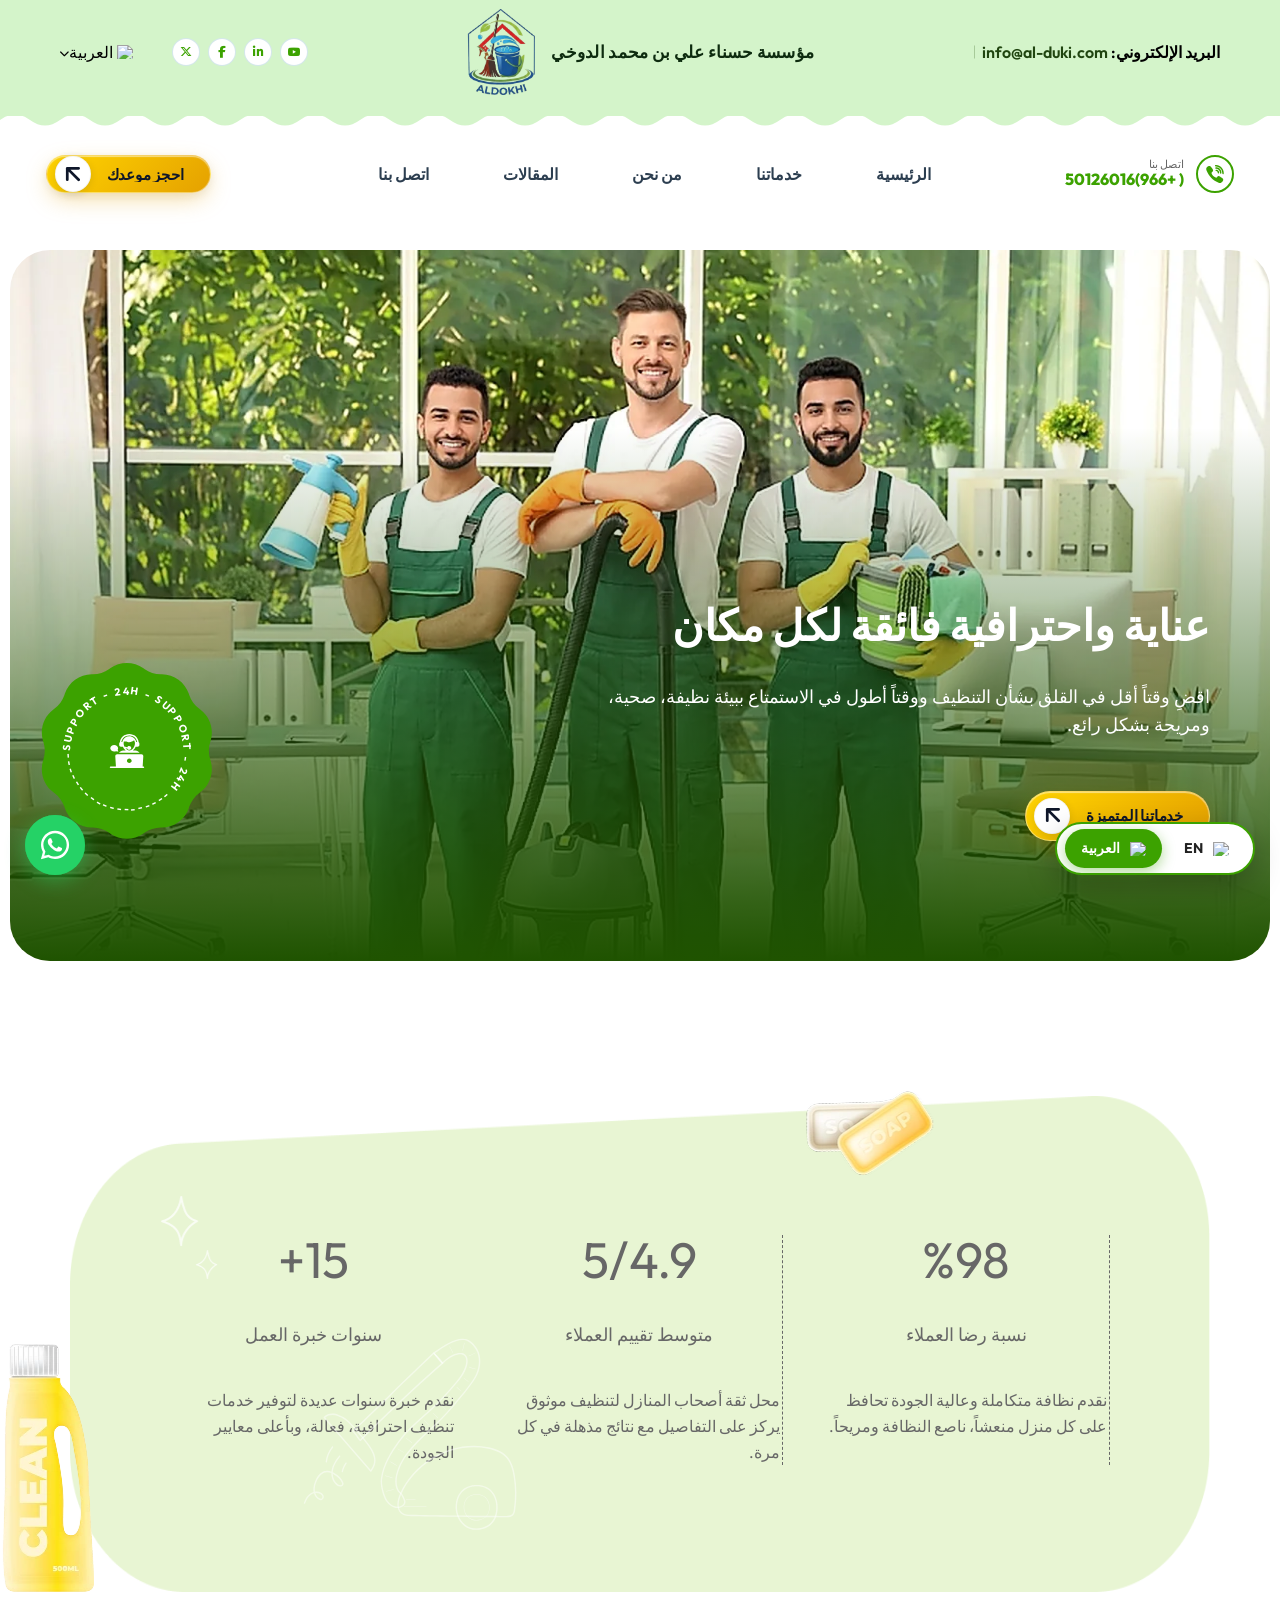
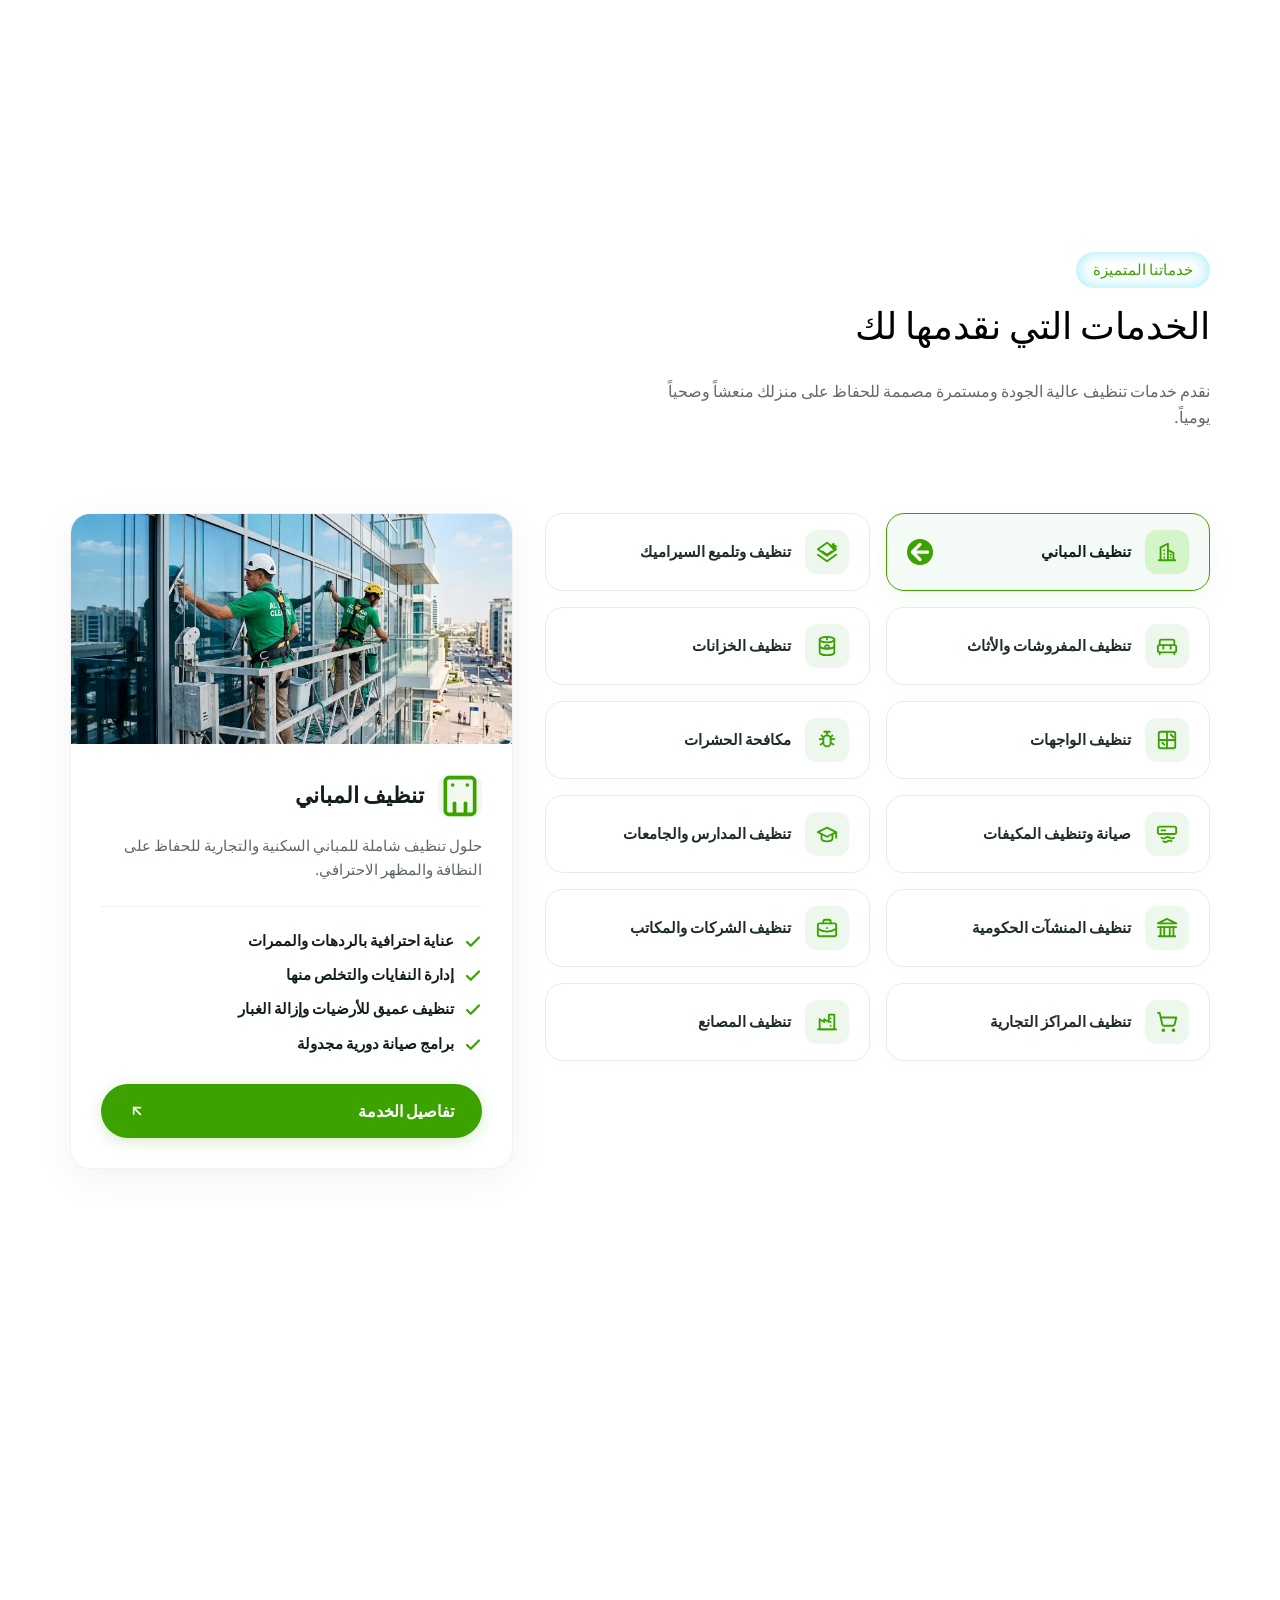
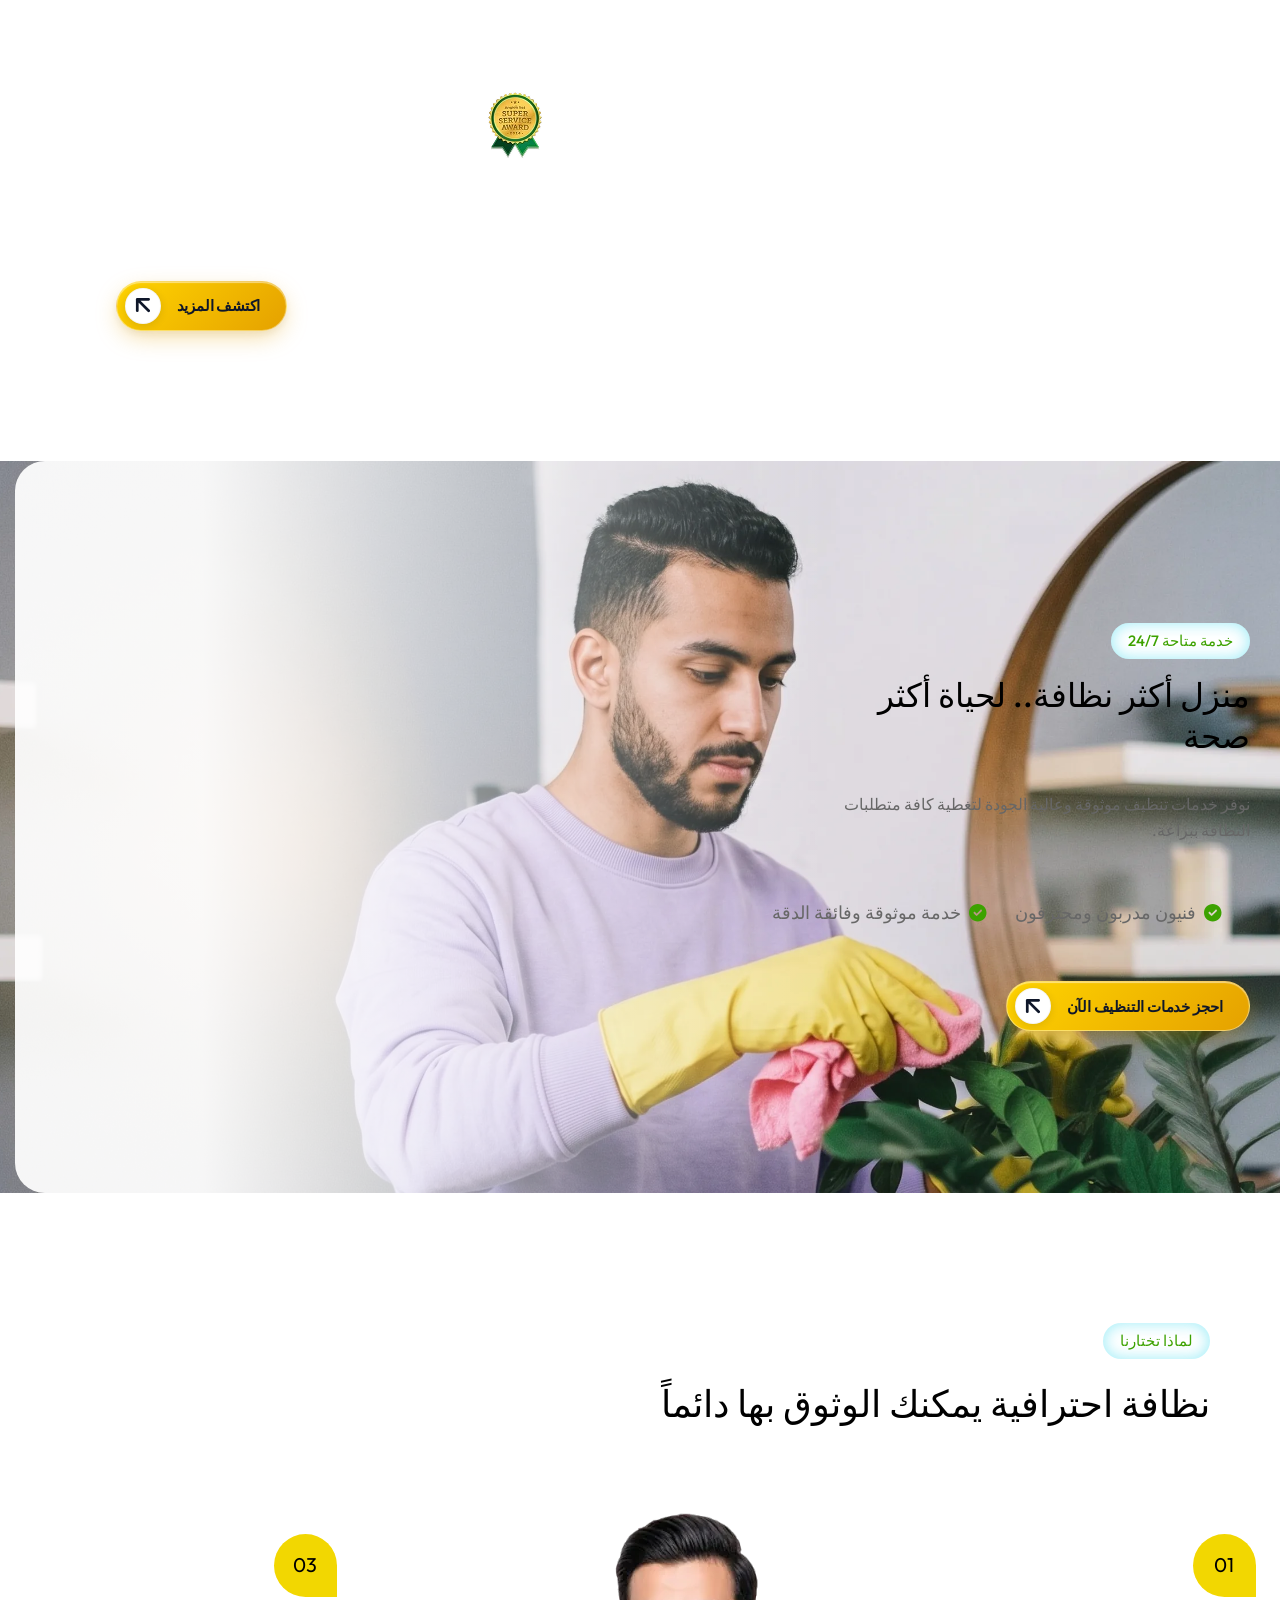
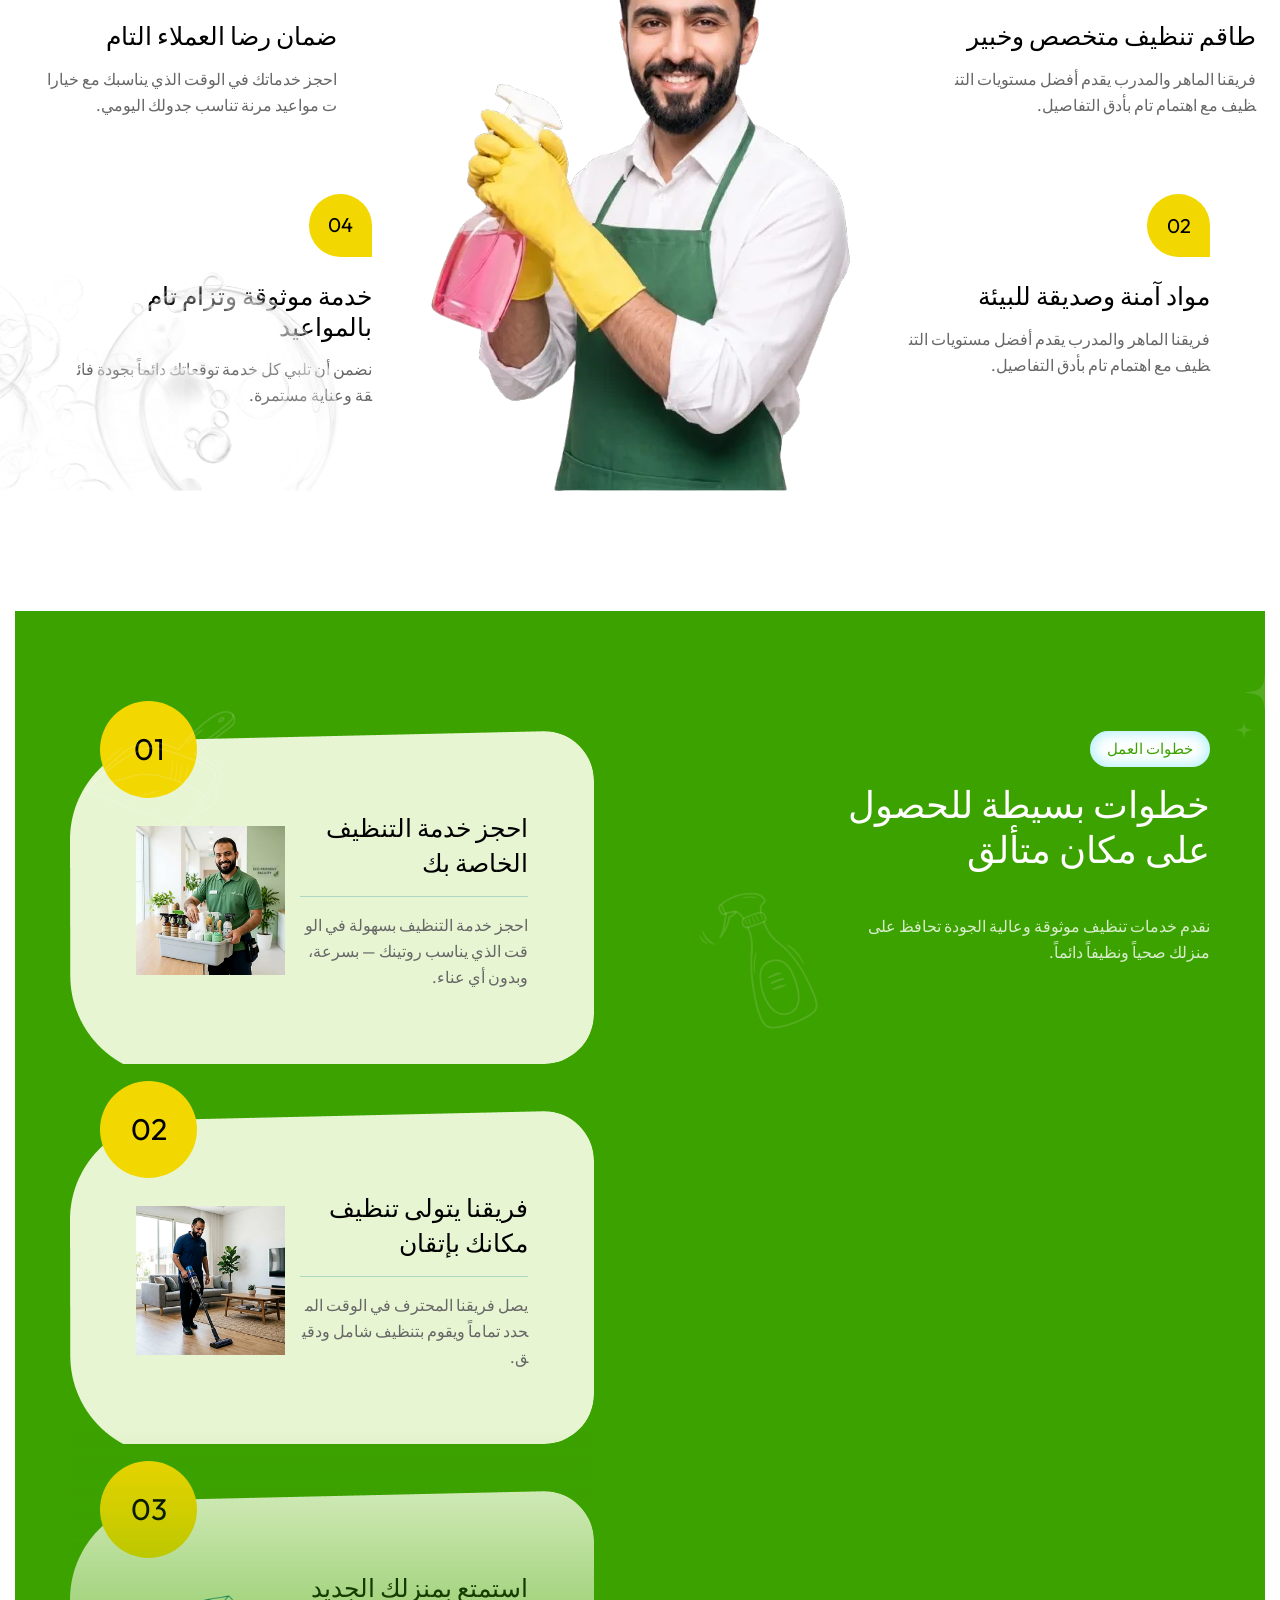
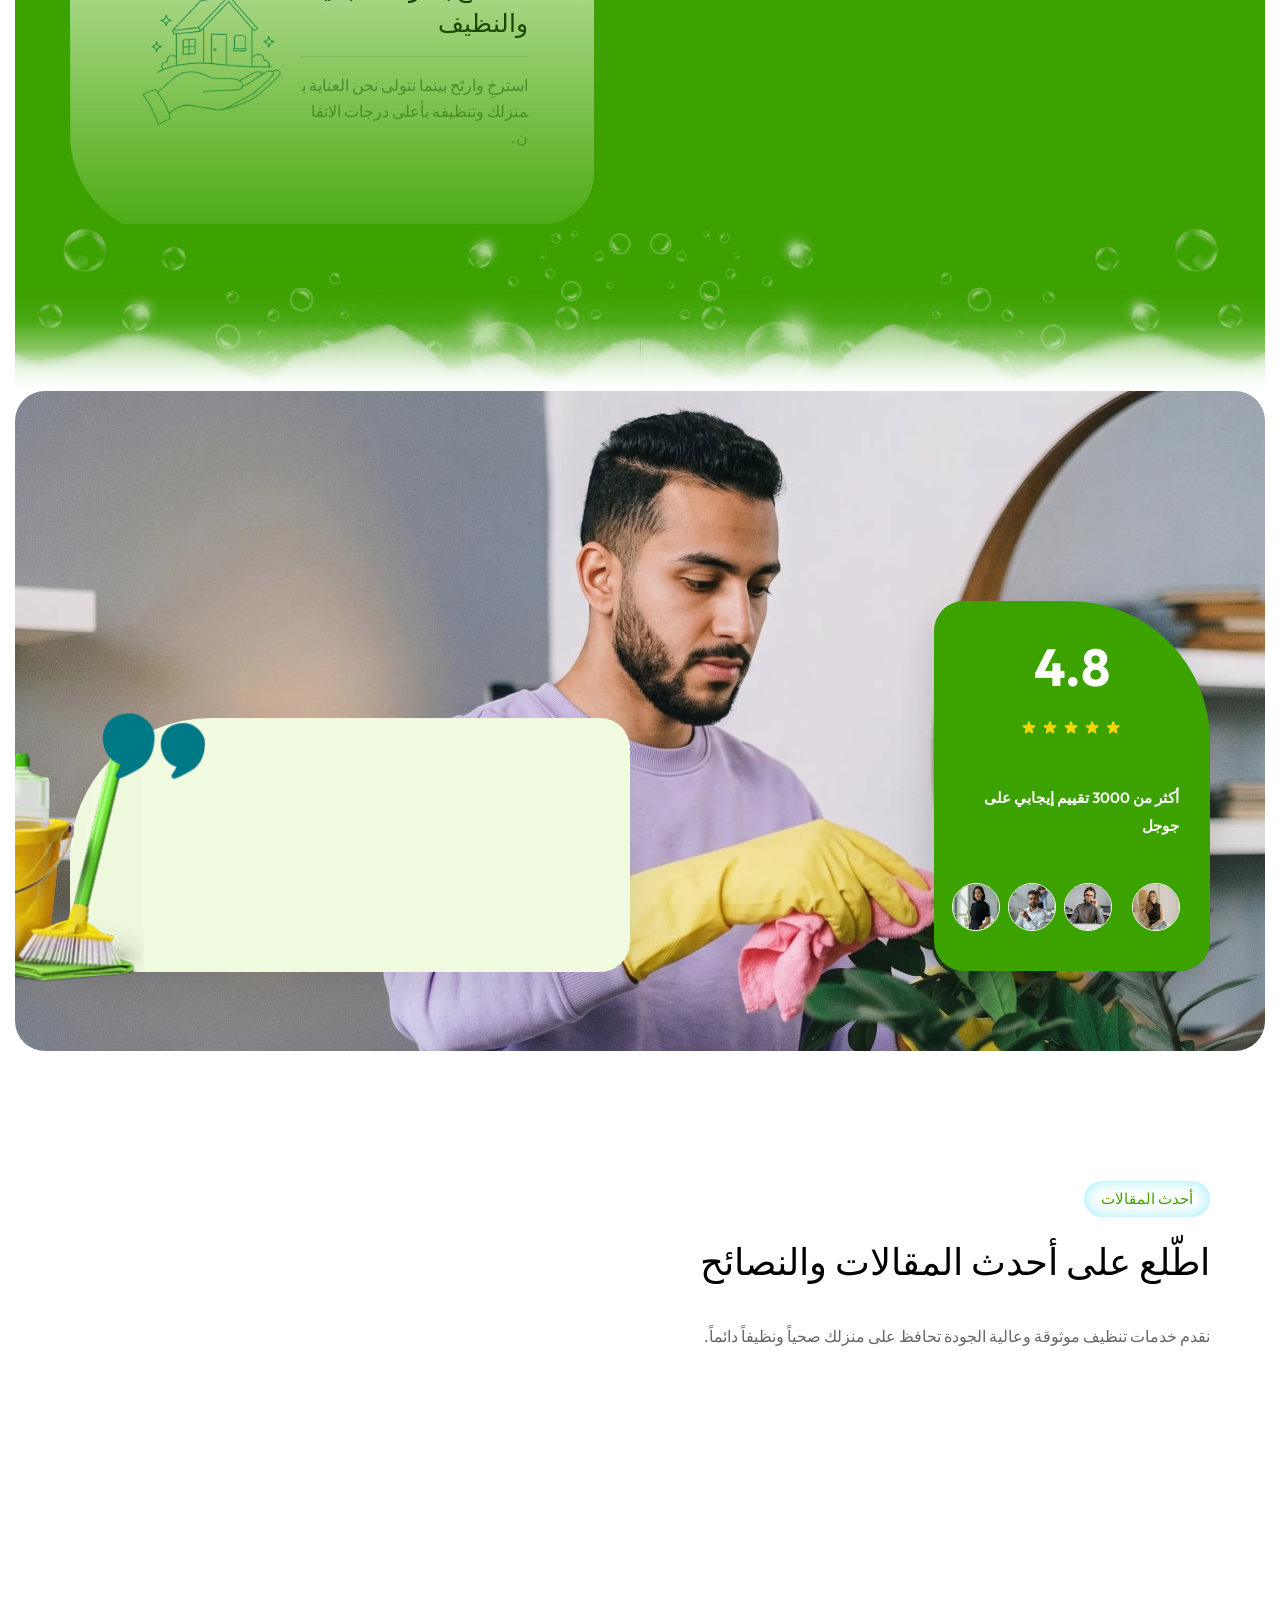
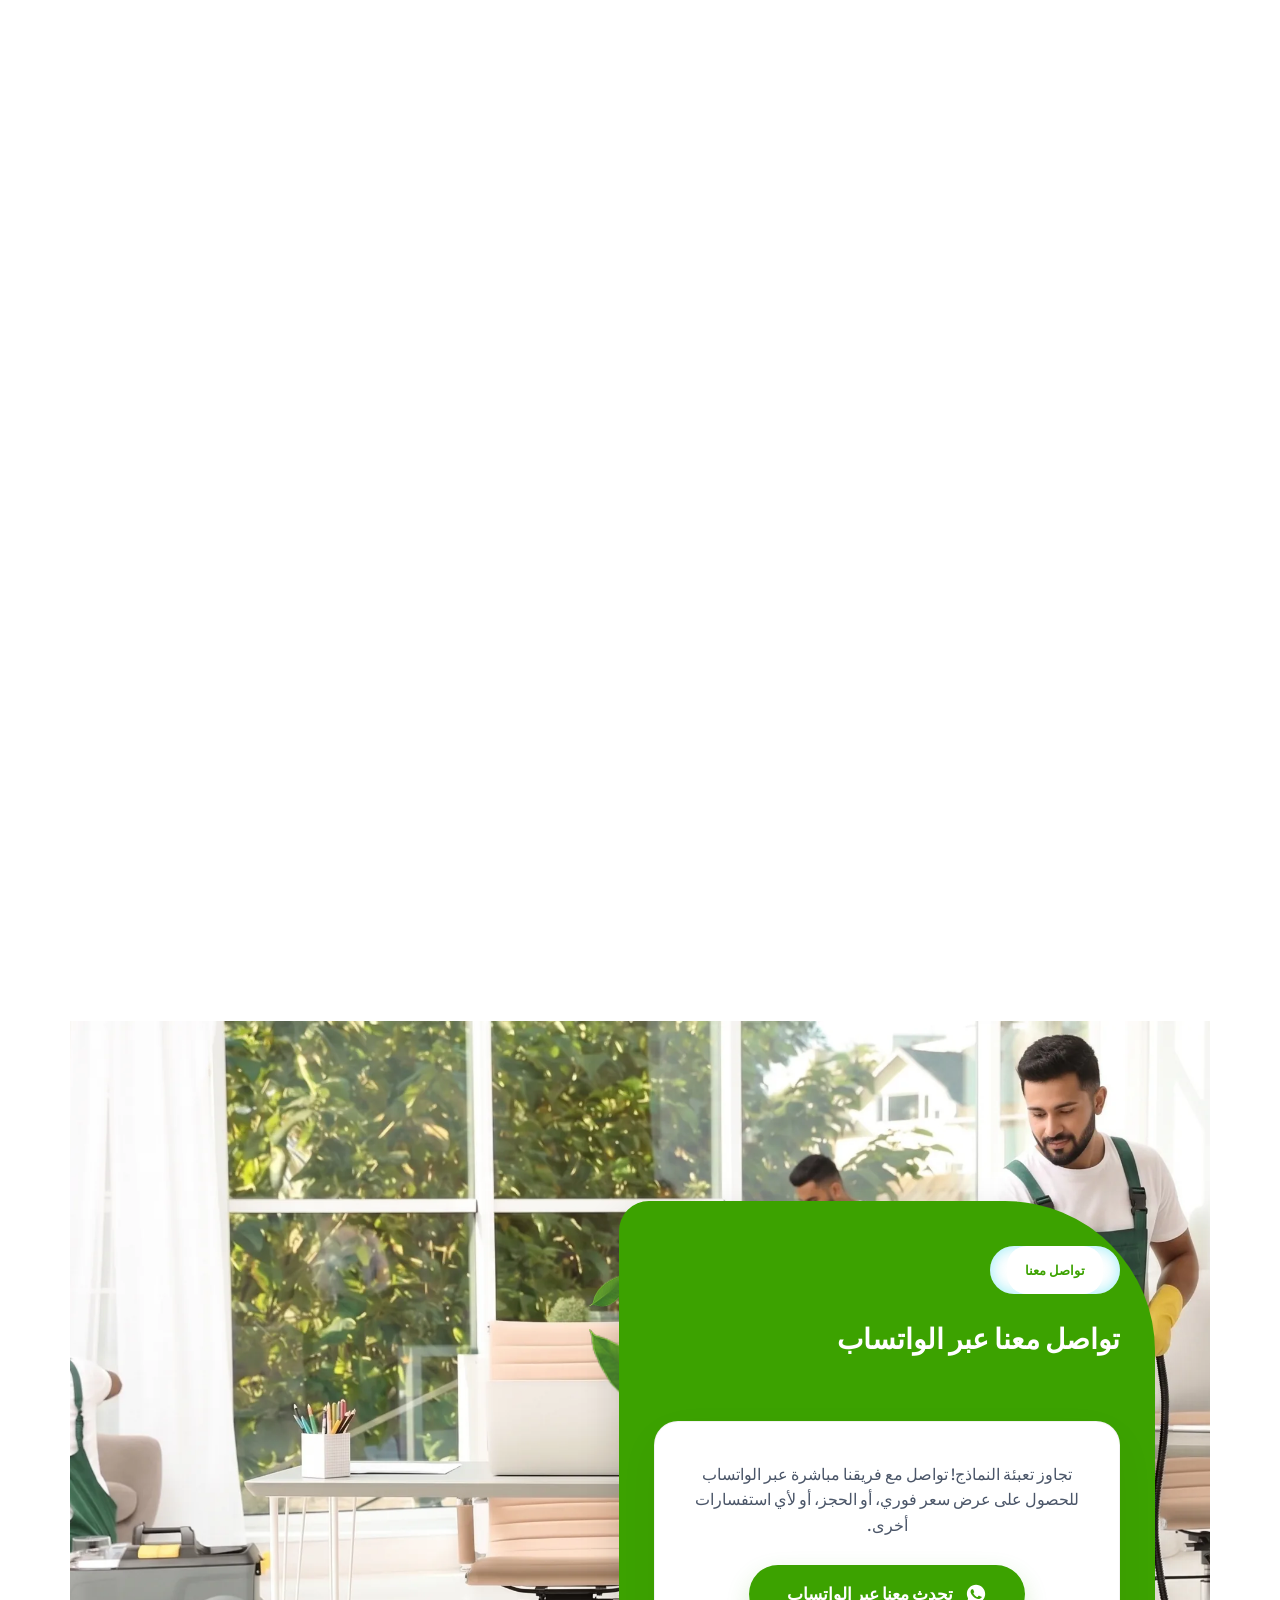
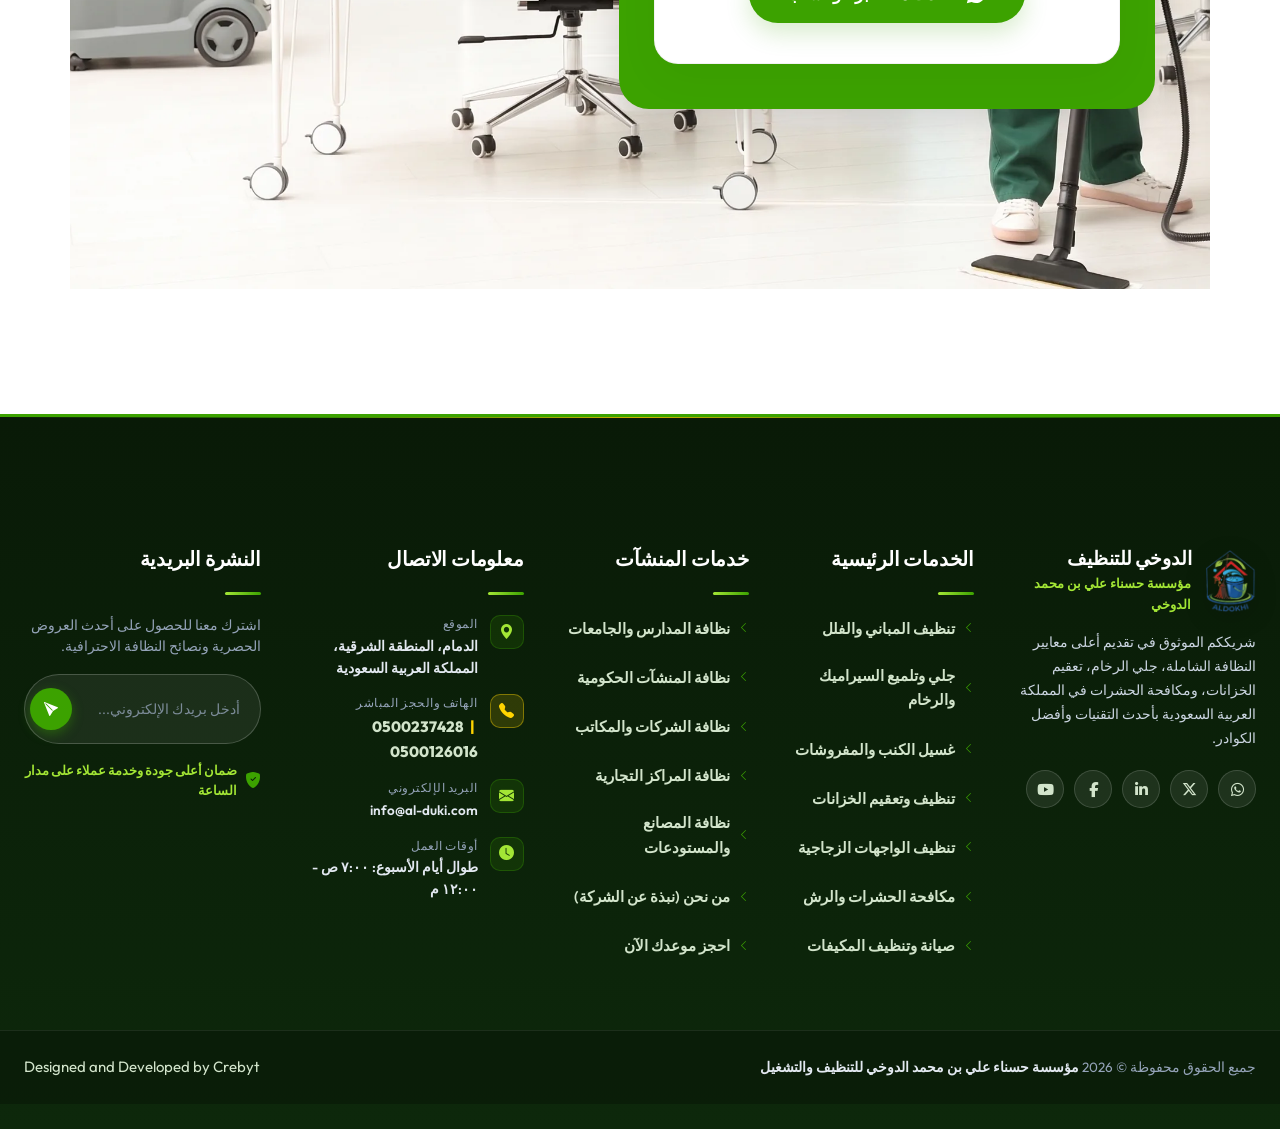
==== commit d0905161: "feat: add frontend assets and update HTML pages" ====
--- a/index.html
+++ b/index.html
@@ -2,6 +2,19 @@
 <html lang="ar" dir="rtl">
 
 <head>
+    <link rel="preload" as="image" href="assets/images/hero-3-saudi-males.webp" fetchpriority="high" type="image/webp">
+    <meta charset="UTF-8">
+    <meta name="viewport" content="width=device-width, initial-scale=1, maximum-scale=1">
+    <title>خدمات تنظيف احترافية في الدمام | شركة الدوكي للتنظيف</title>
+    <meta name="description" content="خدمات تنظيف احترافية في الدمام للمنازل والشركات. احصل على خدمات تنظيف موثوقة للفلل، والأرائك، والرخام، وخزانات المياه، وأجهزة التكييف، بالإضافة إلى خدمات مكافحة الآفات.">
+    <meta name="robots" content="max-image-preview:large" />
+    <meta name="google-site-verification" content="vgjdratMCXZtA6avayF_2I-vqXhSGAcq81rp04b1HEo" />
+    <!-- Open Graph / Social SEO -->
+    <meta property="og:type" content="website">
+    <meta property="og:title" content="خدمات تنظيف احترافية في الدمام | شركة الدوكي للتنظيف">
+    <meta property="og:description" content="خدمات تنظيف احترافية في الدمام للمنازل والشركات. احصل على خدمات تنظيف موثوقة للفلل، والأرائك، والرخام، وخزانات المياه، وأجهزة التكييف، بالإضافة إلى خدمات مكافحة الآفات.">
+    <meta property="og:locale" content="ar_SA">
+    <link rel="profile" href="//gmpg.org/xfn/11">
     <link
         href="https://fonts.googleapis.com/css2?family=Outfit:wght@300;400;500;600;700;800;900&family=Cairo:wght@400;500;600;700;800;900&display=swap"
         rel="stylesheet">
@@ -96,7 +109,7 @@
 
         .elementor-element.elementor-element-572cf73,
         #contact {
-            background-image: url("assets/images/last-image.png") !important;
+            background-image: url("assets/images/last-image.webp") !important;
             background-size: cover !important;
             background-position: center center !important;
             background-repeat: no-repeat !important;
@@ -1276,11 +1289,6 @@
             fill: currentColor !important;
         }
     </style>
-    <meta charset="UTF-8">
-    <meta name="viewport" content="width=device-width, initial-scale=1, maximum-scale=1">
-    <link rel="profile" href="//gmpg.org/xfn/11">
-    <title>شركة الدوخي للتنظيف - خدمات تنظيف احترافية بالرياض</title>
-    <meta name='robots' content='max-image-preview:large' />
     <link rel="preconnect" href="https://fonts.googleapis.com">
     <link rel="preconnect" href="https://fonts.gstatic.com" crossorigin>
     <link rel='dns-prefetch' href='//fonts.googleapis.com' />
@@ -1312,7 +1320,7 @@
 
         .elementor-element.elementor-element-572cf73,
         #contact {
-            background-image: url("assets/images/last-image.png") !important;
+            background-image: url("assets/images/last-image.webp") !important;
             background-size: cover !important;
             background-position: center center !important;
             background-repeat: no-repeat !important;
@@ -1724,7 +1732,7 @@
     <link rel='stylesheet' id='elementor-post-6137-css' href='assets/css/post-6137.css' media='all' />
     <link rel='stylesheet' id='wow-animate-css' href='assets/css/animate.min.css' media='all' />
     <link rel='stylesheet' id='pxl-grid-css' href='assets/css/pxl-grid.min.css' media='all' />
-    <link rel='stylesheet' id='pxl-style-css' href='assets/css/pxl-style.min.css' media='all' />
+    <link rel='preload' as='style' id='pxl-style-css' href='assets/css/pxl-style.min.css' onload="this.onload=null;this.rel='stylesheet'" /><noscript><link rel='stylesheet' href='assets/css/pxl-style.min.css'></noscript>
     <style id="pxl-style-inline-css">
         :root {
             --primary-color: #3CA200;
@@ -1983,16 +1991,11 @@
     <link rel='stylesheet' id='elementor-gf-robotoslab-css'
         href='https://fonts.googleapis.com/css?family=Roboto+Slab:100,100italic,200,200italic,300,300italic,400,400italic,500,500italic,600,600italic,700,700italic,800,800italic,900,900italic&#038;display=swap'
         media='all' />
-    <script id="jquery-core-js"
-        src="https://demo.casethemes.net/genfresco/wp-includes/js/jquery/jquery.min.js?ver=3.7.1"></script>
-    <script id="jquery-migrate-js"
-        src="https://demo.casethemes.net/genfresco/wp-includes/js/jquery/jquery-migrate.min.js?ver=3.4.1"></script>
-    <script id="waypoints-js"
-        src="https://demo.casethemes.net/genfresco/wp-content/plugins/case-addons/assets/js/libs/waypoints.min.js?ver=2.0.5"></script>
-    <script id="pxl-counter-js"
-        src="https://demo.casethemes.net/genfresco/wp-content/plugins/case-addons/assets/js/libs/counter.min.js?ver=7.0"></script>
-    <script id="pxl-jarallax-js"
-        src="https://demo.casethemes.net/genfresco/wp-content/themes/genfresco/assets/js/libs/jarallax.min.js?ver=2.2.1"></script>
+    <script defer id="jquery-core-js" src="assets/js/jquery.min.js"></script>
+    <script defer id="jquery-migrate-js" src="assets/js/jquery-migrate.min.js"></script>
+    <script defer id="waypoints-js" src="assets/js/waypoints.min.js"></script>
+    <script defer id="pxl-counter-js" src="assets/js/counter.min.js"></script>
+    <script defer id="pxl-jarallax-js" src="assets/js/jarallax.min.js"></script>
     <meta name="generator" content="WordPress 7.0" />
     <meta name="generator" content="Redux 4.5.13" />
     <link rel="shortcut icon" href="favicon.ico" type="image/x-icon" />
@@ -2017,7 +2020,7 @@
 
         .elementor-element.elementor-element-87ae373,
         .elementor-element.elementor-element-8325823 {
-            background-image: url("assets/images/bg-image.png") !important;
+            background-image: url("assets/images/bg-image.webp") !important;
             background-size: cover !important;
             background-position: center center !important;
             background-repeat: no-repeat !important;
@@ -2075,7 +2078,7 @@
 
         /* Banner Container Background */
         .elementor-element-b0a5689 {
-            background-image: url('assets/images/bg-image.png') !important;
+            background-image: url('assets/images/bg-image.webp') !important;
             background-size: cover !important;
             background-position: center !important;
             border-radius: 30px !important;
@@ -2135,7 +2138,7 @@
         }
 
         .elementor-element-572cf73 {
-            background-image: url('assets/images/bg-image.png') !important;
+            background-image: url('assets/images/bg-image.webp') !important;
             background-size: cover !important;
             background-position: center !important;
             border-radius: 30px !important;
@@ -2500,13 +2503,6 @@
         }
     </style>
 
-    <link rel='stylesheet' href='assets/css/post-7.css' media='all' />
-    <link rel='stylesheet' href='assets/css/post-5330.css' media='all' />
-    <link rel='stylesheet' href='assets/css/post-14.css' media='all' />
-    <link rel='stylesheet' href='assets/css/post-2511.css' media='all' />
-    <link rel='stylesheet' href='assets/css/post-176.css' media='all' />
-    <link rel='stylesheet' href='assets/css/post-6202.css' media='all' />
-
     <style id="footer-fix-styles">
         /* =========================================================
    ULTRA-PREMIUM REDESIGNED FOOTER (ARABIC & ENGLISH)
@@ -3089,7 +3085,7 @@
         </div>
         <div class="scene">
             <div class="shine"></div> <img fetchpriority="high"
-                src="assets/images/logo/logo.png" class="logo-svg" alt="الدوخي للتنظيف"
+                src="assets/images/logo/logo.webp" class="logo-svg" alt="الدوخي للتنظيف"
                 style="max-height: 70px; width: auto;" decoding="async" />
             <div class="leaf-wrap"> <span class="foam f1"></span> <span class="foam f2"></span> <span
                     class="foam f3"></span> <span class="foam f4"></span> <svg class="leaf-svg" viewBox="0 0 64 64"
@@ -3161,7 +3157,7 @@
                                                 <div class="pxl-logo " data-wow-delay="ms">
                                                     <div class="pxl-logo-inner"
                                                         style="display: flex; align-items: center; gap: 14px; direction: ltr;">
-                                                        <a href="index.html"> <img src="assets/images/logo/logo.png"
+                                                        <a href="index.html"> <img src="assets/images/logo/logo.webp"
                                                                 style="max-height: 100px; width: auto; object-fit: contain;"
                                                                 class="attachment-full" alt="الدوخي للتنظيف" /> </a>
                                                         <span class="owner-name-tag"
@@ -3654,7 +3650,7 @@
                                     style="margin: 0; flex: 1; display: flex; justify-content: center; align-items: center;">
                                     <a href="index.html" title="الدوخي للتنظيف" rel="home"
                                         style="display: inline-flex; align-items: center; gap: 8px; text-decoration: none;"><img
-                                            src="assets/images/logo/logo.png"
+                                            src="assets/images/logo/logo.webp"
                                             style="height: 42px !important; max-height: 42px !important; width: auto; object-fit: contain;"
                                             alt="الدوخي للتنظيف" />
                                         <span
@@ -3667,7 +3663,7 @@
                                 <div class="pxl-header-menu-scroll">
                                     <div class="pxl-menu-close pxl-hide-xl pxl-close"></div>
                                     <div class="pxl-logo-mobile pxl-hide-xl"> <a href="index.html"
-                                            title="الدوخي للتنظيف" rel="home"><img src="assets/images/logo/logo.png"
+                                            title="الدوخي للتنظيف" rel="home"><img src="assets/images/logo/logo.webp"
                                                 alt="الدوخي للتنظيف" /><span class="mobile-brand-title"
                                                 style="font-family: 'Outfit', sans-serif;">الدوخي للتنظيف</span></a>
                                     </div>
@@ -6383,7 +6379,7 @@
                                                                 <div class="pxl-item--inner ">
                                                                     <div class="pxl-item--image" data-parallax-value="">
                                                                         <img decoding="async" width="438" height="598"
-                                                                            src="assets/images/only-boy-removebg-preview.png"
+                                                                            src="assets/images/only-boy-removebg-preview.webp"
                                                                             class="no-lazyload attachment-full" alt=""
                                                                             loading="eager" />
                                                                     </div>
@@ -8598,7 +8594,7 @@
                         <!-- Col 1: Brand & Bio -->
                         <div class="footer-col footer-brand-col">
                             <a href="index.html" class="footer-logo-link">
-                                <img src="assets/images/logo/logo.png" alt="الدوخي للتنظيف" class="footer-brand-logo" />
+                                <img src="assets/images/logo/logo.webp" alt="الدوخي للتنظيف" class="footer-brand-logo" />
                                 <div class="footer-brand-text">
                                     <span class="footer-company-name">الدوخي للتنظيف</span>
                                     <span class="footer-sub-name">مؤسسة حسناء علي بن محمد الدوخي</span>
@@ -8814,14 +8810,14 @@
     <link rel='stylesheet' id='e-shapes-css' href='assets/css/shapes.min.css' media='all' />
     <link rel='stylesheet' id='elementor-post-5330-css' href='assets/css/post-5330.css' media='all' />
     <link rel='stylesheet' id='magnific-popup-css' href='assets/css/magnific-popup.css' media='all' />
-    <script id="pxl-core-main-js" src="assets/images/pxl-core-main.min.js"></script>
+    <script id="pxl-core-main-js" src="assets/js/pxl-core-main.min.js"></script>
     <script id="wp-hooks-js"
-        src="https://demo.casethemes.net/genfresco/wp-includes/js/dist/hooks.min.js?ver=7496969728ca0f95732d"></script>
+        src="assets/js/wp-hooks.min.js"></script>
     <script id="wp-i18n-js"
-        src="https://demo.casethemes.net/genfresco/wp-includes/js/dist/i18n.min.js?ver=781d11515ad3d91786ec"></script>
+        src="assets/js/wp-i18n.min.js"></script>
     <script id="wp-i18n-js-after"> wp.i18n.setLocaleData({ 'text direction\u0004ltr': ['ltr'] });
         //# sourceURL=wp-i18n-js-after </script>
-    <script id="swv-js" src="assets/images/swv.min.js"></script>
+    <script id="swv-js" src="assets/js/swv.min.js"></script>
     <script id="contact-form-7-js-before"> var wpcf7 = {
             "api": {
                 "root": "https:\/\/demo.casethemes.net\/genfresco\/wp-json\/",
@@ -8829,65 +8825,65 @@
             }
         };
         //# sourceURL=contact-form-7-js-before </script>
-    <script id="contact-form-7-js" src="assets/images/contact-form-7.min.js"></script>
+    <script id="contact-form-7-js" src="assets/js/contact-form-7.min.js"></script>
     <script id="elementor-webpack-runtime-js"
-        src="https://demo.casethemes.net/genfresco/wp-content/plugins/elementor/assets/js/webpack.runtime.min.js?ver=4.1.4"></script>
+        src="assets/js/elementor-webpack.runtime.min.js"></script>
     <script id="elementor-frontend-modules-js"
-        src="https://demo.casethemes.net/genfresco/wp-content/plugins/elementor/assets/js/frontend-modules.min.js?ver=4.1.4"></script>
+        src="assets/js/elementor-frontend-modules.min.js"></script>
     <script id="jquery-ui-core-js"
-        src="https://demo.casethemes.net/genfresco/wp-includes/js/jquery/ui/core.min.js?ver=1.13.3"></script>
+        src="assets/js/jquery-ui-core.min.js"></script>
     <script id="elementor-frontend-js-before"> var elementorFrontendConfig = { "environmentMode": { "edit": false, "wpPreview": false, "isScriptDebug": false }, "i18n": { "shareOnFacebook": "Share on Facebook", "shareOnTwitter": "Share on Twitter", "pinIt": "Pin it", "download": "Download", "downloadImage": "Download image", "fullscreen": "Fullscreen", "zoom": "Zoom", "share": "Share", "playVideo": "Play Video", "previous": "Previous", "next": "Next", "close": "Close", "a11yCarouselPrevSlideMessage": "Previous slide", "a11yCarouselNextSlideMessage": "Next slide", "a11yCarouselFirstSlideMessage": "This is the first slide", "a11yCarouselLastSlideMessage": "This is the last slide", "a11yCarouselPaginationBulletMessage": "Go to slide" }, "is_rtl": false, "breakpoints": { "xs": 0, "sm": 480, "md": 768, "lg": 1025, "xl": 1440, "xxl": 1600 }, "responsive": { "breakpoints": { "mobile": { "label": "Mobile Portrait", "value": 767, "default_value": 767, "direction": "max", "is_enabled": true }, "mobile_extra": { "label": "Mobile Landscape", "value": 880, "default_value": 880, "direction": "max", "is_enabled": true }, "tablet": { "label": "Tablet Portrait", "value": 1024, "default_value": 1024, "direction": "max", "is_enabled": true }, "tablet_extra": { "label": "Tablet Landscape", "value": 1200, "default_value": 1200, "direction": "max", "is_enabled": true }, "laptop": { "label": "Laptop", "value": 1366, "default_value": 1366, "direction": "max", "is_enabled": true }, "widescreen": { "label": "Widescreen", "value": 2400, "default_value": 2400, "direction": "min", "is_enabled": false } }, "hasCustomBreakpoints": true }, "version": "4.1.4", "is_static": false, "experimentalFeatures": { "additional_custom_breakpoints": true, "container": true, "e_optimized_markup": true, "e_panel_promotions": true, "e_pro_free_trial_popup": true, "nested-elements": true, "global_classes_should_enforce_capabilities": true, "e_opt_in_v4_page": true, "e_interactions": true, "e_widget_creation": true, "import-export-customization": true }, "urls": { "assets": "https:\/\/demo.casethemes.net\/genfresco\/wp-content\/plugins\/elementor\/assets\/", "ajaxurl": "https:\/\/demo.casethemes.net\/genfresco\/wp-admin\/admin-ajax.php", "uploadUrl": "https:\/\/demo.casethemes.net\/genfresco\/wp-content\/uploads" }, "nonces": { "floatingButtonsClickTracking": "a7d95a947a", "atomicFormsSendForm": "4fc880d4b8" }, "swiperClass": "swiper", "settings": { "page": [], "editorPreferences": [] }, "kit": { "active_breakpoints": ["viewport_mobile", "viewport_mobile_extra", "viewport_tablet", "viewport_tablet_extra", "viewport_laptop"], "global_image_lightbox": "yes", "lightbox_enable_counter": "yes", "lightbox_enable_fullscreen": "yes", "lightbox_enable_zoom": "yes", "lightbox_enable_share": "yes", "lightbox_title_src": "title", "lightbox_description_src": "description" }, "post": { "id": 2511, "title": "الرئيسية%201%20OnePage%20%E2%80%93%20الدوخي للتنظيف", "excerpt": "", "featuredImage": false } };
         //# sourceURL=elementor-frontend-js-before </script>
     <script id="elementor-frontend-js"
-        src="https://demo.casethemes.net/genfresco/wp-content/plugins/elementor/assets/js/frontend.min.js?ver=4.1.4"></script>
+        src="assets/js/elementor-frontend.min.js"></script>
     <script id="jquery-numerator-js"
-        src="https://demo.casethemes.net/genfresco/wp-content/plugins/elementor/assets/lib/jquery-numerator/jquery-numerator.min.js?ver=0.2.1"></script>
+        src="assets/js/jquery-numerator.min.js"></script>
     <script id="swiper-js"
-        src="https://demo.casethemes.net/genfresco/wp-content/plugins/case-addons/assets/js/libs/swiper/v8/swiper.min.js?ver=8.4.5"></script>
+        src="assets/js/swiper.min.js"></script>
     <script id="gsap-js"
-        src="https://demo.casethemes.net/genfresco/wp-content/themes/genfresco/assets/js/libs/gsap.min.js?ver=3.5.0"></script>
-    <script id="pxl-scroll-trigger-js" src="assets/images/pxl-scroll-trigger.min.js"></script>
-    <script id="pxl-splitText-js" src="assets/images/pxl-splitText.min.js"></script>
+        src="assets/js/gsap.min.js"></script>
+    <script id="pxl-scroll-trigger-js" src="assets/js/pxl-scroll-trigger.min.js"></script>
+    <script id="pxl-splitText-js" src="assets/js/pxl-splitText.min.js"></script>
     <script id="genfresco-imagesloaded-js"
-        src="https://demo.casethemes.net/genfresco/wp-content/themes/genfresco/assets/js/libs/imagesloaded.min.js?ver=1.0.0"></script>
-    <script id="pxl-swiper-js" src="assets/images/pxl-swiper.min.js"></script>
-    <script id="genfresco-counter-js" src="assets/images/genfresco-counter.min.js"></script>
-    <script id="genfresco-tabs-js" src="assets/images/genfresco-tabs.min.js"></script>
-    <script id="genfresco-elementor-js" src="assets/images/genfresco-elementor.min.js"></script>
+        src="assets/js/imagesloaded.min.js"></script>
+    <script id="pxl-swiper-js" src="assets/js/pxl-swiper.min.js"></script>
+    <script id="genfresco-counter-js" src="assets/js/genfresco-counter.min.js"></script>
+    <script id="genfresco-tabs-js" src="assets/js/genfresco-tabs.min.js"></script>
+    <script id="genfresco-elementor-js" src="assets/js/genfresco-elementor.min.js"></script>
     <script data-wp-strategy="defer" defer id="wow-animate-js"
-        src="https://demo.casethemes.net/genfresco/wp-content/themes/genfresco/assets/js/libs/wow.min.js?ver=1.0.0"></script>
+        src="assets/js/wow.min.js"></script>
     <script data-wp-strategy="defer" defer id="pxl-counter-slide-js"
-        src="https://demo.casethemes.net/genfresco/wp-content/themes/genfresco/assets/js/libs/counter-slide.min.js?ver=1.0.0"></script>
+        src="assets/js/counter-slide.min.js"></script>
     <script data-wp-strategy="defer" defer id="pxl-parallax-background-js"
-        src="assets/images/pxl-parallax-background.min.js"></script>
+        src="assets/js/pxl-parallax-background.min.js"></script>
     <script data-wp-strategy="defer" defer id="pxl-parallax-scroll-js"
-        src="assets/images/pxl-parallax-scroll.min.js"></script>
+        src="assets/js/pxl-parallax-scroll.min.js"></script>
     <script id="pxl-tweenmax-js"
-        src="https://demo.casethemes.net/genfresco/wp-content/themes/genfresco/assets/js/libs/tweenmax.min.js?ver=2.1.2"></script>
+        src="assets/js/tweenmax.min.js"></script>
     <script data-wp-strategy="defer" defer id="nice-select-js"
-        src="https://demo.casethemes.net/genfresco/wp-content/themes/genfresco/assets/js/libs/nice-select.min.js?ver=all"></script>
+        src="assets/js/nice-select.min.js"></script>
     <script id="flatpickr-js"
-        src="https://demo.casethemes.net/genfresco/wp-content/plugins/elementor/assets/lib/flatpickr/flatpickr.min.js?ver=4.6.13"></script>
+        src="assets/js/flatpickr.min.js"></script>
     <script id="pxl-main-js-extra"> var main_data = { "ajax_url": "https://demo.casethemes.net/genfresco/wp-admin/admin-ajax.php" };
         //# sourceURL=pxl-main-js-extra </script>
-    <script id="pxl-main-js" src="assets/images/pxl-main.min.js"></script>
+    <script id="pxl-main-js" src="assets/js/pxl-main.min.js"></script>
     <script id="genfresco-loader-premium-js"
-        src="https://demo.casethemes.net/genfresco/wp-content/themes/genfresco/assets/js/loader-premium.js?ver=1.0.0"></script>
+        src="assets/js/loader-premium.js"></script>
     <script id="pxl-one-page-js-extra"> var one_page_options = { "filter": ".is-one-page", "speed": "1000" };
         //# sourceURL=pxl-one-page-js-extra </script>
     <script id="pxl-one-page-js"
-        src="https://demo.casethemes.net/genfresco/wp-content/plugins/case-addons/assets/js/onepage.js?ver=all"></script>
+        src="assets/js/onepage.js"></script>
     <script data-wp-strategy="defer" defer id="magnific-popup-js"
-        src="https://demo.casethemes.net/genfresco/wp-content/themes/genfresco/assets/js/libs/magnific-popup.min.js?ver=1.1.0"></script>
+        src="assets/js/magnific-popup.min.js"></script>
     <script id="genfresco-cursor-js"
-        src="https://demo.casethemes.net/genfresco/wp-content/themes/genfresco/assets/js/libs/cursor.js?ver=1.0.0"></script>
+        src="assets/js/cursor.js"></script>
     <script id="pxl-cookie-js"
-        src="https://demo.casethemes.net/genfresco/wp-content/themes/genfresco/assets/js/libs/cookie.js?ver=1.4.1"></script>
+        src="assets/js/cookie.js"></script>
     <script id="wp-emoji-settings"
-        type="application/json"> {"baseUrl":"https://s.w.org/images/core/emoji/17.0.2/72x72/","ext":".png","svgUrl":"https://s.w.org/images/core/emoji/17.0.2/svg/","svgExt":".svg","source":{"concatemoji":"https://demo.casethemes.net/genfresco/wp-includes/js/wp-emoji-release.min.js?ver=7.0"}} </script>
+        type="application/json"> {"baseUrl":"https://s.w.org/images/core/emoji/17.0.2/72x72/","ext":".png","svgUrl":"https://s.w.org/images/core/emoji/17.0.2/svg/","svgExt":".svg","source":{"concatemoji":"assets/js/wp-emoji-release.min.js"}} </script>
     <script type="module"> /*! This file is auto-generated */
         const a = JSON.parse(document.getElementById("wp-emoji-settings").textContent), o = (window._wpemojiSettings = a, "wpEmojiSettingsSupports"), s = ["flag", "emoji"]; function i(e) { try { var t = { supportTests: e, timestamp: (new Date).valueOf() }; sessionStorage.setItem(o, JSON.stringify(t)) } catch (e) { } } function c(e, t, n) { e.clearRect(0, 0, e.canvas.width, e.canvas.height), e.fillText(t, 0, 0); t = new Uint32Array(e.getImageData(0, 0, e.canvas.width, e.canvas.height).data); e.clearRect(0, 0, e.canvas.width, e.canvas.height), e.fillText(n, 0, 0); const a = new Uint32Array(e.getImageData(0, 0, e.canvas.width, e.canvas.height).data); return t.every((e, t) => e === a[t]) } function p(e, t) { e.clearRect(0, 0, e.canvas.width, e.canvas.height), e.fillText(t, 0, 0); var n = e.getImageData(16, 16, 1, 1); for (let e = 0; e < n.data.length; e++)if (0 !== n.data[e]) return !1; return !0 } function u(e, t, n, a) { switch (t) { case "flag": return n(e, "\ud83c\udff3\ufe0f\u200d\u26a7\ufe0f", "\ud83c\udff3\ufe0f\u200b\u26a7\ufe0f") ? !1 : !n(e, "\ud83c\udde8\ud83c\uddf6", "\ud83c\udde8\u200b\ud83c\uddf6") && !n(e, "\ud83c\udff4\udb40\udc67\udb40\udc62\udb40\udc65\udb40\udc6e\udb40\udc67\udb40\udc7f", "\ud83c\udff4\u200b\udb40\udc67\u200b\udb40\udc62\u200b\udb40\udc65\u200b\udb40\udc6e\u200b\udb40\udc67\u200b\udb40\udc7f"); case "emoji": return !a(e, "\ud83e\u1fac8") }return !1 } function f(e, t, n, a) { let r; const o = (r = "undefined" != typeof WorkerGlobalScope && self instanceof WorkerGlobalScope ? new OffscreenCanvas(300, 150) : document.createElement("canvas")).getContext("2d", { willReadFrequently: !0 }), s = (o.textBaseline = "top", o.font = "600 32px Arial", {}); return e.forEach(e => { s[e] = t(o, e, n, a) }), s } function r(e) { var t = document.createElement("script"); t.src = e, t.defer = !0, document.head.appendChild(t) } a.supports = { everything: !0, everythingExceptFlag: !0 }, new Promise(t => { let n = function () { try { var e = JSON.parse(sessionStorage.getItem(o)); if ("object" == typeof e && "number" == typeof e.timestamp && (new Date).valueOf() < e.timestamp + 604800 && "object" == typeof e.supportTests) return e.supportTests } catch (e) { } return null }(); if (!n) { if ("undefined" != typeof Worker && "undefined" != typeof OffscreenCanvas && "undefined" != typeof URL && URL.createObjectURL && "undefined" != typeof Blob) try { var e = "postMessage(" + f.toString() + "(" + [JSON.stringify(s), u.toString(), c.toString(), p.toString()].join(",") + "));", a = new Blob([e], { type: "text/javascript" }); const r = new Worker(URL.createObjectURL(a), { name: "wpTestEmojiSupports" }); return void (r.onmessage = e => { i(n = e.data), r.terminate(), t(n) }) } catch (e) { } i(n = f(s, u, c, p)) } t(n) }).then(e => { for (const n in e) a.supports[n] = e[n], a.supports.everything = a.supports.everything && a.supports[n], "flag" !== n && (a.supports.everythingExceptFlag = a.supports.everythingExceptFlag && a.supports[n]); var t; a.supports.everythingExceptFlag = a.supports.everythingExceptFlag && !a.supports.flag, a.supports.everything || ((t = a.source || {}).concatemoji ? r(t.concatemoji) : t.wpemoji && t.twemoji && (r(t.twemoji), r(t.wpemoji))) });
-        //# sourceURL=https://demo.casethemes.net/genfresco/wp-includes/js/wp-emoji-loader.min.js </script>
+        //# sourceURL=assets/js/wp-emoji-loader.min.js </script>
     <!-- Floating Language Switcher Pill -->
 
 
--- a/assets/css/elementor-icons.min.css
+++ b/assets/css/elementor-icons.min.css
@@ -1,2 +1,2 @@
 /*! elementor-icons - v5.53.0 - 16-07-2026 */
-@font-face{font-family:eicons;src:url(../fonts/eicons.eot?5.53.0);src:url(../fonts/eicons.eot?5.53.0#iefix) format("embedded-opentype"),url(../fonts/eicons.woff2?5.53.0) format("woff2"),url(../fonts/eicons.woff?5.53.0) format("woff"),url(../fonts/eicons.ttf?5.53.0) format("truetype"),url(../fonts/eicons.svg?5.53.0#eicon) format("svg");font-weight:400;font-style:normal}[class*=" eicon-"],[class^=eicon]{display:inline-block;font-family:eicons;font-size:inherit;font-weight:400;font-style:normal;font-variant:normal;line-height:1;text-rendering:auto;-webkit-font-smoothing:antialiased;-moz-osx-font-smoothing:grayscale}@keyframes a{0%{transform:rotate(0deg)}to{transform:rotate(359deg)}}.eicon-animation-spin{animation:a 2s infinite linear}.eicon-editor-link:before{content:"\e800"}.eicon-editor-unlink:before{content:"\e801"}.eicon-editor-external-link:before{content:"\e802"}.eicon-editor-close:before{content:"\e803"}.eicon-editor-list-ol:before{content:"\e804"}.eicon-editor-list-ul:before{content:"\e805"}.eicon-editor-bold:before{content:"\e806"}.eicon-editor-italic:before{content:"\e807"}.eicon-editor-underline:before{content:"\e808"}.eicon-editor-paragraph:before{content:"\e809"}.eicon-editor-h1:before{content:"\e80a"}.eicon-editor-h2:before{content:"\e80b"}.eicon-editor-h3:before{content:"\e80c"}.eicon-editor-h4:before{content:"\e80d"}.eicon-editor-h5:before{content:"\e80e"}.eicon-editor-h6:before{content:"\e80f"}.eicon-editor-quote:before{content:"\e810"}.eicon-editor-code:before{content:"\e811"}.eicon-elementor:before{content:"\e812"}.eicon-elementor-circle:before{content:"\e813"}.eicon-pojome:before{content:"\e814"}.eicon-plus:before{content:"\e815"}.eicon-menu-bar:before{content:"\e816"}.eicon-apps:before{content:"\e817"}.eicon-accordion:before{content:"\e818"}.eicon-alert:before{content:"\e819"}.eicon-animation-text:before{content:"\e81a"}.eicon-animation:before{content:"\e81b"}.eicon-banner:before{content:"\e81c"}.eicon-blockquote:before{content:"\e81d"}.eicon-button:before{content:"\e81e"}.eicon-call-to-action:before{content:"\e81f"}.eicon-captcha:before{content:"\e820"}.eicon-carousel:before{content:"\e821"}.eicon-checkbox:before{content:"\e822"}.eicon-columns:before{content:"\e823"}.eicon-countdown:before{content:"\e824"}.eicon-counter:before{content:"\e825"}.eicon-date:before{content:"\e826"}.eicon-divider-shape:before{content:"\e827"}.eicon-divider:before{content:"\e828"}.eicon-download-button:before{content:"\e829"}.eicon-dual-button:before{content:"\e82a"}.eicon-email-field:before{content:"\e82b"}.eicon-facebook-comments:before{content:"\e82c"}.eicon-facebook-like-box:before{content:"\e82d"}.eicon-form-horizontal:before{content:"\e82e"}.eicon-form-vertical:before{content:"\e82f"}.eicon-gallery-grid:before{content:"\e830"}.eicon-gallery-group:before{content:"\e831"}.eicon-gallery-justified:before{content:"\e832"}.eicon-gallery-masonry:before{content:"\e833"}.eicon-icon-box:before{content:"\e834"}.eicon-image-before-after:before{content:"\e835"}.eicon-image-box:before{content:"\e836"}.eicon-image-hotspot:before{content:"\e837"}.eicon-image-rollover:before{content:"\e838"}.eicon-info-box:before{content:"\e839"}.eicon-inner-section:before{content:"\e83a"}.eicon-mailchimp:before{content:"\e83b"}.eicon-menu-card:before{content:"\e83c"}.eicon-navigation-horizontal:before{content:"\e83d"}.eicon-nav-menu:before{content:"\e83e"}.eicon-navigation-vertical:before{content:"\e83f"}.eicon-number-field:before{content:"\e840"}.eicon-parallax:before{content:"\e841"}.eicon-php7:before{content:"\e842"}.eicon-post-list:before{content:"\e843"}.eicon-post-slider:before{content:"\e844"}.eicon-post:before{content:"\e845"}.eicon-posts-carousel:before{content:"\e846"}.eicon-posts-grid:before{content:"\e847"}.eicon-posts-group:before{content:"\e848"}.eicon-posts-justified:before{content:"\e849"}.eicon-posts-masonry:before{content:"\e84a"}.eicon-posts-ticker:before{content:"\e84b"}.eicon-price-list:before{content:"\e84c"}.eicon-price-table:before{content:"\e84d"}.eicon-radio:before{content:"\e84e"}.eicon-rtl:before{content:"\e84f"}.eicon-scroll:before{content:"\e850"}.eicon-search:before{content:"\e851"}.eicon-select:before{content:"\e852"}.eicon-share:before{content:"\e853"}.eicon-sidebar:before{content:"\e854"}.eicon-skill-bar:before{content:"\e855"}.eicon-slider-3d:before{content:"\e856"}.eicon-slider-album:before{content:"\e857"}.eicon-slider-device:before{content:"\e858"}.eicon-slider-full-screen:before{content:"\e859"}.eicon-slider-push:before{content:"\e85a"}.eicon-slider-vertical:before{content:"\e85b"}.eicon-slider-video:before{content:"\e85c"}.eicon-slides:before{content:"\e85d"}.eicon-social-icons:before{content:"\e85e"}.eicon-spacer:before{content:"\e85f"}.eicon-table:before{content:"\e860"}.eicon-tabs:before{content:"\e861"}.eicon-tel-field:before{content:"\e862"}.eicon-text-area:before{content:"\e863"}.eicon-text-field:before{content:"\e864"}.eicon-thumbnails-down:before{content:"\e865"}.eicon-thumbnails-half:before{content:"\e866"}.eicon-thumbnails-right:before{content:"\e867"}.eicon-time-line:before{content:"\e868"}.eicon-toggle:before{content:"\e869"}.eicon-url:before{content:"\e86a"}.eicon-t-letter:before{content:"\e86b"}.eicon-wordpress:before{content:"\e86c"}.eicon-text:before{content:"\e86d"}.eicon-anchor:before{content:"\e86e"}.eicon-bullet-list:before{content:"\e86f"}.eicon-code:before{content:"\e870"}.eicon-favorite:before{content:"\e871"}.eicon-google-maps:before{content:"\e872"}.eicon-image:before{content:"\e873"}.eicon-photo-library:before{content:"\e874"}.eicon-woocommerce:before{content:"\e875"}.eicon-youtube:before{content:"\e876"}.eicon-flip-box:before{content:"\e877"}.eicon-settings:before{content:"\e878"}.eicon-headphones:before{content:"\e879"}.eicon-testimonial:before{content:"\e87a"}.eicon-counter-circle:before{content:"\e87b"}.eicon-person:before{content:"\e87c"}.eicon-chevron-right:before{content:"\e87d"}.eicon-chevron-left:before{content:"\e87e"}.eicon-close:before{content:"\e87f"}.eicon-file-download:before{content:"\e880"}.eicon-save:before{content:"\e881"}.eicon-zoom-in:before{content:"\e882"}.eicon-shortcode:before{content:"\e883"}.eicon-nerd:before{content:"\e884"}.eicon-device-desktop:before{content:"\e885"}.eicon-device-tablet:before{content:"\e886"}.eicon-device-mobile:before{content:"\e887"}.eicon-document-file:before{content:"\e888"}.eicon-folder-o:before{content:"\e889"}.eicon-hypster:before{content:"\e88a"}.eicon-h-align-left:before{content:"\e88b"}.eicon-h-align-right:before{content:"\e88c"}.eicon-h-align-center:before{content:"\e88d"}.eicon-h-align-stretch:before{content:"\e88e"}.eicon-v-align-top:before{content:"\e88f"}.eicon-v-align-bottom:before{content:"\e890"}.eicon-v-align-middle:before{content:"\e891"}.eicon-v-align-stretch:before{content:"\e892"}.eicon-pro-icon:before{content:"\e893"}.eicon-mail:before{content:"\e894"}.eicon-lock-user:before{content:"\e895"}.eicon-testimonial-carousel:before{content:"\e896"}.eicon-media-carousel:before{content:"\e897"}.eicon-section:before{content:"\e898"}.eicon-column:before{content:"\e899"}.eicon-edit:before{content:"\e89a"}.eicon-clone:before{content:"\e89b"}.eicon-trash:before{content:"\e89c"}.eicon-play:before{content:"\e89d"}.eicon-angle-right:before{content:"\e89e"}.eicon-angle-left:before{content:"\e89f"}.eicon-animated-headline:before{content:"\e8a0"}.eicon-menu-toggle:before{content:"\e8a1"}.eicon-fb-embed:before{content:"\e8a2"}.eicon-fb-feed:before{content:"\e8a3"}.eicon-twitter-embed:before{content:"\e8a4"}.eicon-twitter-feed:before{content:"\e8a5"}.eicon-sync:before{content:"\e8a6"}.eicon-import-export:before{content:"\e8a7"}.eicon-check-circle:before{content:"\e8a8"}.eicon-library-save:before{content:"\e8a9"}.eicon-library-download:before{content:"\e9dd"}.eicon-insert:before{content:"\e8ab"}.eicon-preview-medium:before{content:"\e8ac"}.eicon-sort-down:before{content:"\e8ad"}.eicon-sort-up:before{content:"\e8ae"}.eicon-heading:before{content:"\e8af"}.eicon-logo:before{content:"\e8b0"}.eicon-meta-data:before{content:"\e8b1"}.eicon-post-content:before{content:"\e8b2"}.eicon-post-excerpt:before{content:"\e8b3"}.eicon-post-navigation:before{content:"\e8b4"}.eicon-yoast:before{content:"\e8b5"}.eicon-nerd-chuckle:before{content:"\e8b6"}.eicon-nerd-wink:before{content:"\e8b7"}.eicon-comments:before{content:"\e8b8"}.eicon-download-circle-o:before{content:"\e8b9"}.eicon-library-upload:before{content:"\e8ba"}.eicon-save-o:before{content:"\e8bb"}.eicon-upload-circle-o:before{content:"\e8bc"}.eicon-ellipsis-h:before{content:"\e8bd"}.eicon-ellipsis-v:before{content:"\e8be"}.eicon-arrow-left:before{content:"\e8bf"}.eicon-arrow-right:before{content:"\e8c0"}.eicon-arrow-up:before{content:"\e8c1"}.eicon-arrow-down:before{content:"\e8c2"}.eicon-play-o:before{content:"\e8c3"}.eicon-archive-posts:before{content:"\e8c4"}.eicon-archive-title:before{content:"\e8c5"}.eicon-featured-image:before{content:"\e8c6"}.eicon-post-info:before{content:"\e8c7"}.eicon-post-title:before{content:"\e8c8"}.eicon-site-logo:before{content:"\e8c9"}.eicon-site-search:before{content:"\e8ca"}.eicon-site-title:before{content:"\e8cb"}.eicon-plus-square:before{content:"\e8cc"}.eicon-minus-square:before{content:"\e8cd"}.eicon-cloud-check:before{content:"\e8ce"}.eicon-drag-n-drop:before{content:"\e8cf"}.eicon-welcome:before{content:"\e8d0"}.eicon-handle:before{content:"\e8d1"}.eicon-cart:before{content:"\e8d2"}.eicon-product-add-to-cart:before{content:"\e8d3"}.eicon-product-breadcrumbs:before{content:"\e8d4"}.eicon-product-categories:before{content:"\e8d5"}.eicon-product-description:before{content:"\e8d6"}.eicon-product-images:before{content:"\e8d7"}.eicon-product-info:before{content:"\e8d8"}.eicon-product-meta:before{content:"\e8d9"}.eicon-product-pages:before{content:"\e8da"}.eicon-product-price:before{content:"\e8db"}.eicon-product-rating:before{content:"\e8dc"}.eicon-product-related:before{content:"\e8dd"}.eicon-product-stock:before{content:"\e8de"}.eicon-product-tabs:before{content:"\e8df"}.eicon-product-title:before{content:"\e8e0"}.eicon-product-upsell:before{content:"\e8e1"}.eicon-products:before{content:"\e8e2"}.eicon-bag-light:before{content:"\e8e3"}.eicon-bag-medium:before{content:"\e8e4"}.eicon-bag-solid:before{content:"\e8e5"}.eicon-basket-light:before{content:"\e8e6"}.eicon-basket-medium:before{content:"\e8e7"}.eicon-basket-solid:before{content:"\e8e8"}.eicon-cart-light:before{content:"\e8e9"}.eicon-cart-medium:before{content:"\e8ea"}.eicon-cart-solid:before{content:"\e8eb"}.eicon-exchange:before{content:"\e8ec"}.eicon-preview-thin:before{content:"\e8ed"}.eicon-device-laptop:before{content:"\e8ee"}.eicon-collapse:before{content:"\e8ef"}.eicon-expand:before{content:"\e8f0"}.eicon-navigator:before{content:"\e8f1"}.eicon-plug:before{content:"\e8f2"}.eicon-dashboard:before{content:"\e8f3"}.eicon-typography:before{content:"\e8f4"}.eicon-info-circle-o:before{content:"\e8f5"}.eicon-integration:before{content:"\e8f6"}.eicon-plus-circle-o:before{content:"\e8f7"}.eicon-rating:before{content:"\e8f8"}.eicon-review:before{content:"\e8f9"}.eicon-tools:before{content:"\e8fa"}.eicon-loading:before{content:"\e8fb"}.eicon-sitemap:before{content:"\e8fc"}.eicon-click:before{content:"\e8fd"}.eicon-clock:before{content:"\e8fe"}.eicon-library-open:before{content:"\e8ff"}.eicon-warning:before{content:"\e900"}.eicon-flow:before{content:"\e901"}.eicon-cursor-move:before{content:"\e902"}.eicon-arrow-circle-left:before{content:"\e903"}.eicon-flash:before{content:"\e904"}.eicon-redo:before{content:"\e905"}.eicon-ban:before{content:"\e906"}.eicon-barcode:before{content:"\e907"}.eicon-calendar:before{content:"\e908"}.eicon-caret-left:before{content:"\e909"}.eicon-caret-right:before{content:"\e90a"}.eicon-caret-up:before{content:"\e90b"}.eicon-chain-broken:before{content:"\e90c"}.eicon-check-circle-o:before{content:"\e90d"}.eicon-check:before{content:"\e90e"}.eicon-chevron-double-left:before{content:"\e90f"}.eicon-chevron-double-right:before{content:"\e910"}.eicon-undo:before{content:"\e911"}.eicon-filter:before{content:"\e912"}.eicon-circle-o:before{content:"\e913"}.eicon-circle:before{content:"\e914"}.eicon-clock-o:before{content:"\e915"}.eicon-cog:before{content:"\e916"}.eicon-cogs:before{content:"\e917"}.eicon-commenting-o:before{content:"\e918"}.eicon-copy:before{content:"\e919"}.eicon-database:before{content:"\e91a"}.eicon-dot-circle-o:before{content:"\e91b"}.eicon-envelope:before{content:"\e91c"}.eicon-external-link-square:before{content:"\e91d"}.eicon-eyedropper:before{content:"\e91e"}.eicon-folder:before{content:"\e91f"}.eicon-font:before{content:"\e920"}.eicon-adjust:before{content:"\e921"}.eicon-lightbox:before{content:"\e922"}.eicon-heart-o:before{content:"\e923"}.eicon-history:before{content:"\e924"}.eicon-image-bold:before{content:"\e925"}.eicon-info-circle:before{content:"\e926"}.eicon-link:before{content:"\e927"}.eicon-long-arrow-left:before{content:"\e928"}.eicon-long-arrow-right:before{content:"\e929"}.eicon-caret-down:before{content:"\e92a"}.eicon-paint-brush:before{content:"\e92b"}.eicon-pencil:before{content:"\e92c"}.eicon-plus-circle:before{content:"\e92d"}.eicon-zoom-in-bold:before{content:"\e92e"}.eicon-sort-amount-desc:before{content:"\e92f"}.eicon-sign-out:before{content:"\e930"}.eicon-spinner:before{content:"\e931"}.eicon-square:before{content:"\e932"}.eicon-star-o:before{content:"\e933"}.eicon-star:before{content:"\e934"}.eicon-text-align-justify:before{content:"\e935"}.eicon-text-align-center:before{content:"\e936"}.eicon-tags:before{content:"\e937"}.eicon-text-align-left:before{content:"\e938"}.eicon-text-align-right:before{content:"\e939"}.eicon-close-circle:before{content:"\e93a"}.eicon-trash-o:before{content:"\e93b"}.eicon-font-awesome:before{content:"\e93c"}.eicon-user-circle-o:before{content:"\e93d"}.eicon-video-camera:before{content:"\e93e"}.eicon-heart:before{content:"\e93f"}.eicon-wrench:before{content:"\e940"}.eicon-help:before{content:"\e941"}.eicon-help-o:before{content:"\e942"}.eicon-zoom-out-bold:before{content:"\e943"}.eicon-plus-square-o:before{content:"\e944"}.eicon-minus-square-o:before{content:"\e945"}.eicon-minus-circle:before{content:"\e946"}.eicon-minus-circle-o:before{content:"\e947"}.eicon-code-bold:before{content:"\e948"}.eicon-cloud-upload:before{content:"\e949"}.eicon-search-bold:before{content:"\e94a"}.eicon-map-pin:before{content:"\e94b"}.eicon-meetup:before{content:"\e94c"}.eicon-slideshow:before{content:"\e94d"}.eicon-t-letter-bold:before{content:"\e94e"}.eicon-preferences:before{content:"\e94f"}.eicon-table-of-contents:before{content:"\e950"}.eicon-tv:before{content:"\e951"}.eicon-upload:before{content:"\e952"}.eicon-instagram-comments:before{content:"\e953"}.eicon-instagram-nested-gallery:before{content:"\e954"}.eicon-instagram-post:before{content:"\e955"}.eicon-instagram-video:before{content:"\e956"}.eicon-instagram-gallery:before{content:"\e957"}.eicon-instagram-likes:before{content:"\e958"}.eicon-facebook:before{content:"\e959"}.eicon-twitter:before{content:"\e95a"}.eicon-pinterest:before{content:"\e95b"}.eicon-frame-expand:before{content:"\e95c"}.eicon-frame-minimize:before{content:"\e95d"}.eicon-archive:before{content:"\e95e"}.eicon-colors-typography:before{content:"\e95f"}.eicon-custom:before{content:"\e960"}.eicon-footer:before{content:"\e961"}.eicon-header:before{content:"\e962"}.eicon-layout-settings:before{content:"\e963"}.eicon-lightbox-expand:before{content:"\e964"}.eicon-error-404:before{content:"\e965"}.eicon-theme-style:before{content:"\e966"}.eicon-search-results:before{content:"\e967"}.eicon-single-post:before{content:"\e968"}.eicon-site-identity:before{content:"\e969"}.eicon-theme-builder:before{content:"\e96a"}.eicon-download-bold:before{content:"\e96b"}.eicon-share-arrow:before{content:"\e96c"}.eicon-global-settings:before{content:"\e96d"}.eicon-user-preferences:before{content:"\e96e"}.eicon-lock:before{content:"\e96f"}.eicon-export-kit:before{content:"\e970"}.eicon-import-kit:before{content:"\e971"}.eicon-lottie:before{content:"\e972"}.eicon-products-archive:before{content:"\e973"}.eicon-single-product:before{content:"\e974"}.eicon-disable-trash-o:before{content:"\e975"}.eicon-single-page:before{content:"\e976"}.eicon-wordpress-light:before{content:"\e977"}.eicon-cogs-check:before{content:"\e978"}.eicon-custom-css:before{content:"\e979"}.eicon-global-colors:before{content:"\e97a"}.eicon-globe:before{content:"\e97b"}.eicon-typography-1:before{content:"\e97c"}.eicon-background:before{content:"\e97d"}.eicon-device-responsive:before{content:"\e97e"}.eicon-device-wide:before{content:"\e97f"}.eicon-code-highlight:before{content:"\e980"}.eicon-video-playlist:before{content:"\e981"}.eicon-download-kit:before{content:"\e982"}.eicon-kit-details:before{content:"\e983"}.eicon-kit-parts:before{content:"\e984"}.eicon-kit-upload:before{content:"\e985"}.eicon-kit-plugins:before{content:"\e986"}.eicon-kit-upload-alt:before{content:"\e987"}.eicon-hotspot:before{content:"\e988"}.eicon-paypal-button:before{content:"\e989"}.eicon-shape:before{content:"\e98a"}.eicon-wordart:before{content:"\e98b"}.eicon-checkout:before{content:"\e98c"}.eicon-container:before{content:"\e98d"}.eicon-flip:before{content:"\e98e"}.eicon-info:before{content:"\e98f"}.eicon-my-account:before{content:"\e990"}.eicon-purchase-summary:before{content:"\e991"}.eicon-page-transition:before{content:"\e992"}.eicon-spotify:before{content:"\e993"}.eicon-stripe-button:before{content:"\e994"}.eicon-woo-settings:before{content:"\e995"}.eicon-woo-cart:before{content:"\e996"}.eicon-grow:before{content:"\e997"}.eicon-order-end:before{content:"\e998"}.eicon-nowrap:before{content:"\e999"}.eicon-order-start:before{content:"\e99a"}.eicon-progress-tracker:before{content:"\e99b"}.eicon-shrink:before{content:"\e99c"}.eicon-wrap:before{content:"\e99d"}.eicon-align-center-h:before{content:"\e99e"}.eicon-align-center-v:before{content:"\e99f"}.eicon-align-end-h:before{content:"\e9a0"}.eicon-align-end-v:before{content:"\e9a1"}.eicon-align-start-h:before{content:"\e9a2"}.eicon-align-start-v:before{content:"\e9a3"}.eicon-align-stretch-h:before{content:"\e9a4"}.eicon-align-stretch-v:before{content:"\e9a5"}.eicon-justify-center-h:before{content:"\e9a6"}.eicon-justify-center-v:before{content:"\e9a7"}.eicon-justify-end-h:before{content:"\e9a8"}.eicon-justify-end-v:before{content:"\e9a9"}.eicon-justify-space-around-h:before{content:"\e9aa"}.eicon-justify-space-around-v:before{content:"\e9ab"}.eicon-justify-space-between-h:before{content:"\e9ac"}.eicon-justify-space-between-v:before{content:"\e9ad"}.eicon-justify-space-evenly-h:before{content:"\e9ae"}.eicon-justify-space-evenly-v:before{content:"\e9af"}.eicon-justify-start-h:before{content:"\e9b0"}.eicon-justify-start-v:before{content:"\e9b1"}.eicon-woocommerce-cross-sells:before{content:"\e9b2"}.eicon-woocommerce-notices:before{content:"\e9b3"}.eicon-inner-container:before{content:"\e9b4"}.eicon-warning-full:before{content:"\e9b5"}.eicon-exit:before{content:"\e9b6"}.eicon-loop-builder:before{content:"\e9b7"}.eicon-notes:before{content:"\e9b8"}.eicon-read:before{content:"\e9b9"}.eicon-unread:before{content:"\e9ba"}.eicon-carousel-loop:before{content:"\e9bb"}.eicon-mega-menu:before{content:"\eb78"}.eicon-nested-carousel:before{content:"\e9bd"}.eicon-ai:before{content:"\e9be"}.eicon-taxonomy-filter:before{content:"\eb7d"}.eicon-container-grid:before{content:"\ef02"}.eicon-upgrade:before{content:"\e9c1"}.eicon-advanced:before{content:"\eb84"}.eicon-div-block:before{content:"\eb9b"}.eicon-notification:before{content:"\e9c3"}.eicon-light-mode:before{content:"\e9c4"}.eicon-dark-mode:before{content:"\e9c5"}.eicon-upgrade-crown:before{content:"\e9c6"}.eicon-off-canvas:before{content:"\e9c7"}.eicon-speakerphone:before{content:"\e9c9"}.eicon-ehp-cta:before{content:"\e9cb"}.eicon-ehp-forms:before{content:"\e9bc"}.eicon-ehp-hero:before{content:"\e9ca"}.eicon-ehp-zigzag:before{content:"\e9cc"}.eicon-e-button:before{content:"\e9ce"}.eicon-flexbox:before{content:"\e9d0"}.eicon-paragraph:before{content:"\e9d1"}.eicon-icon:before{content:"\e9d2"}.eicon-e-image:before{content:"\e9d3"}.eicon-video:before{content:"\e9d4"}.eicon-svg:before{content:"\e9d5"}.eicon-e-divider:before{content:"\e9d6"}.eicon-e-heading:before{content:"\e9d7"}.eicon-atomic:before{content:"\ebae"}.eicon-library-delete:before{content:"\e9d8"}.eicon-library-copy:before{content:"\e9d9"}.eicon-library-folder-empty:before{content:"\e9da"}.eicon-library-move:before{content:"\e9db"}.eicon-library-edit:before{content:"\e9dc"}.eicon-library-subscription-upgrade:before{content:"\e9de"}.eicon-library-folder-view:before{content:"\e9df"}.eicon-library-grid:before{content:"\e9e1"}.eicon-library-cloud-connect:before{content:"\e9e2"}.eicon-library-import:before{content:"\e9e3"}.eicon-library-list:before{content:"\e9e4"}.eicon-library-cloud-empty:before{content:"\e9e5"}.eicon-folder-plus:before{content:"\e8aa"}.eicon-library-folder:before{content:"\e9e6"}.eicon-accessibility:before{content:"\e9bf"}.eicon-lock-outline:before{content:"\e9e7"}.eicon-e-youtube:before{content:"\e9e8"}.eicon-contact:before{content:"\ebd2"}.eicon-layout:before{content:"\ebd8"}.eicon-components:before{content:"\ebd9"}.eicon-tab-content:before{content:"\ebda"}.eicon-tab-menu:before{content:"\ebdb"}.eicon-atomic-label:before{content:"\e9ee"}.eicon-atomic-form:before{content:"\e9ef"}.eicon-atomic-submit-button:before{content:"\e9f0"}.eicon-atomic-input:before{content:"\e9f1"}.eicon-atomic-text-area:before{content:"\e9f2"}.eicon-atomic-select:before{content:"\e9f3"}.eicon-atomic-checkbox:before{content:"\e9f4"}.eicon-atomic-radiobutton:before{content:"\e9f5"}.eicon-atomic-file-upload:before{content:"\ebe9"}.eicon-atomic-time-picker:before{content:"\ebea"}.eicon-atomic-date-picker:before{content:"\ebeb"}.eicon-upgrade-crown-full:before{content:"\ef03"}.eicon-after:before{content:"\ebfa"}.eicon-pagination-item:before{content:"\ebfb"}.eicon-before:before{content:"\ebfc"}.eicon-pagination:before{content:"\ebfd"}.eicon-loop-item:before{content:"\ec00"}.eicon-loop-widget:before{content:"\ec01"}.eicon-x-twitter:before{content:"\ef04"}.eicon-eye:before{content:"\e8ac"}.eicon-elementor-square:before{content:"\e813"}+@font-face{font-family:eicons;font-display:swap;src:url(../fonts/eicons.eot?5.53.0);src:url(../fonts/eicons.eot?5.53.0#iefix) format("embedded-opentype"),url(../fonts/eicons.woff2?5.53.0) format("woff2"),url(../fonts/eicons.woff?5.53.0) format("woff"),url(../fonts/eicons.ttf?5.53.0) format("truetype"),url(../fonts/eicons.svg?5.53.0#eicon) format("svg");font-weight:400;font-style:normal}[class*=" eicon-"],[class^=eicon]{display:inline-block;font-family:eicons;font-size:inherit;font-weight:400;font-style:normal;font-variant:normal;line-height:1;text-rendering:auto;-webkit-font-smoothing:antialiased;-moz-osx-font-smoothing:grayscale}@keyframes a{0%{transform:rotate(0deg)}to{transform:rotate(359deg)}}.eicon-animation-spin{animation:a 2s infinite linear}.eicon-editor-link:before{content:"\e800"}.eicon-editor-unlink:before{content:"\e801"}.eicon-editor-external-link:before{content:"\e802"}.eicon-editor-close:before{content:"\e803"}.eicon-editor-list-ol:before{content:"\e804"}.eicon-editor-list-ul:before{content:"\e805"}.eicon-editor-bold:before{content:"\e806"}.eicon-editor-italic:before{content:"\e807"}.eicon-editor-underline:before{content:"\e808"}.eicon-editor-paragraph:before{content:"\e809"}.eicon-editor-h1:before{content:"\e80a"}.eicon-editor-h2:before{content:"\e80b"}.eicon-editor-h3:before{content:"\e80c"}.eicon-editor-h4:before{content:"\e80d"}.eicon-editor-h5:before{content:"\e80e"}.eicon-editor-h6:before{content:"\e80f"}.eicon-editor-quote:before{content:"\e810"}.eicon-editor-code:before{content:"\e811"}.eicon-elementor:before{content:"\e812"}.eicon-elementor-circle:before{content:"\e813"}.eicon-pojome:before{content:"\e814"}.eicon-plus:before{content:"\e815"}.eicon-menu-bar:before{content:"\e816"}.eicon-apps:before{content:"\e817"}.eicon-accordion:before{content:"\e818"}.eicon-alert:before{content:"\e819"}.eicon-animation-text:before{content:"\e81a"}.eicon-animation:before{content:"\e81b"}.eicon-banner:before{content:"\e81c"}.eicon-blockquote:before{content:"\e81d"}.eicon-button:before{content:"\e81e"}.eicon-call-to-action:before{content:"\e81f"}.eicon-captcha:before{content:"\e820"}.eicon-carousel:before{content:"\e821"}.eicon-checkbox:before{content:"\e822"}.eicon-columns:before{content:"\e823"}.eicon-countdown:before{content:"\e824"}.eicon-counter:before{content:"\e825"}.eicon-date:before{content:"\e826"}.eicon-divider-shape:before{content:"\e827"}.eicon-divider:before{content:"\e828"}.eicon-download-button:before{content:"\e829"}.eicon-dual-button:before{content:"\e82a"}.eicon-email-field:before{content:"\e82b"}.eicon-facebook-comments:before{content:"\e82c"}.eicon-facebook-like-box:before{content:"\e82d"}.eicon-form-horizontal:before{content:"\e82e"}.eicon-form-vertical:before{content:"\e82f"}.eicon-gallery-grid:before{content:"\e830"}.eicon-gallery-group:before{content:"\e831"}.eicon-gallery-justified:before{content:"\e832"}.eicon-gallery-masonry:before{content:"\e833"}.eicon-icon-box:before{content:"\e834"}.eicon-image-before-after:before{content:"\e835"}.eicon-image-box:before{content:"\e836"}.eicon-image-hotspot:before{content:"\e837"}.eicon-image-rollover:before{content:"\e838"}.eicon-info-box:before{content:"\e839"}.eicon-inner-section:before{content:"\e83a"}.eicon-mailchimp:before{content:"\e83b"}.eicon-menu-card:before{content:"\e83c"}.eicon-navigation-horizontal:before{content:"\e83d"}.eicon-nav-menu:before{content:"\e83e"}.eicon-navigation-vertical:before{content:"\e83f"}.eicon-number-field:before{content:"\e840"}.eicon-parallax:before{content:"\e841"}.eicon-php7:before{content:"\e842"}.eicon-post-list:before{content:"\e843"}.eicon-post-slider:before{content:"\e844"}.eicon-post:before{content:"\e845"}.eicon-posts-carousel:before{content:"\e846"}.eicon-posts-grid:before{content:"\e847"}.eicon-posts-group:before{content:"\e848"}.eicon-posts-justified:before{content:"\e849"}.eicon-posts-masonry:before{content:"\e84a"}.eicon-posts-ticker:before{content:"\e84b"}.eicon-price-list:before{content:"\e84c"}.eicon-price-table:before{content:"\e84d"}.eicon-radio:before{content:"\e84e"}.eicon-rtl:before{content:"\e84f"}.eicon-scroll:before{content:"\e850"}.eicon-search:before{content:"\e851"}.eicon-select:before{content:"\e852"}.eicon-share:before{content:"\e853"}.eicon-sidebar:before{content:"\e854"}.eicon-skill-bar:before{content:"\e855"}.eicon-slider-3d:before{content:"\e856"}.eicon-slider-album:before{content:"\e857"}.eicon-slider-device:before{content:"\e858"}.eicon-slider-full-screen:before{content:"\e859"}.eicon-slider-push:before{content:"\e85a"}.eicon-slider-vertical:before{content:"\e85b"}.eicon-slider-video:before{content:"\e85c"}.eicon-slides:before{content:"\e85d"}.eicon-social-icons:before{content:"\e85e"}.eicon-spacer:before{content:"\e85f"}.eicon-table:before{content:"\e860"}.eicon-tabs:before{content:"\e861"}.eicon-tel-field:before{content:"\e862"}.eicon-text-area:before{content:"\e863"}.eicon-text-field:before{content:"\e864"}.eicon-thumbnails-down:before{content:"\e865"}.eicon-thumbnails-half:before{content:"\e866"}.eicon-thumbnails-right:before{content:"\e867"}.eicon-time-line:before{content:"\e868"}.eicon-toggle:before{content:"\e869"}.eicon-url:before{content:"\e86a"}.eicon-t-letter:before{content:"\e86b"}.eicon-wordpress:before{content:"\e86c"}.eicon-text:before{content:"\e86d"}.eicon-anchor:before{content:"\e86e"}.eicon-bullet-list:before{content:"\e86f"}.eicon-code:before{content:"\e870"}.eicon-favorite:before{content:"\e871"}.eicon-google-maps:before{content:"\e872"}.eicon-image:before{content:"\e873"}.eicon-photo-library:before{content:"\e874"}.eicon-woocommerce:before{content:"\e875"}.eicon-youtube:before{content:"\e876"}.eicon-flip-box:before{content:"\e877"}.eicon-settings:before{content:"\e878"}.eicon-headphones:before{content:"\e879"}.eicon-testimonial:before{content:"\e87a"}.eicon-counter-circle:before{content:"\e87b"}.eicon-person:before{content:"\e87c"}.eicon-chevron-right:before{content:"\e87d"}.eicon-chevron-left:before{content:"\e87e"}.eicon-close:before{content:"\e87f"}.eicon-file-download:before{content:"\e880"}.eicon-save:before{content:"\e881"}.eicon-zoom-in:before{content:"\e882"}.eicon-shortcode:before{content:"\e883"}.eicon-nerd:before{content:"\e884"}.eicon-device-desktop:before{content:"\e885"}.eicon-device-tablet:before{content:"\e886"}.eicon-device-mobile:before{content:"\e887"}.eicon-document-file:before{content:"\e888"}.eicon-folder-o:before{content:"\e889"}.eicon-hypster:before{content:"\e88a"}.eicon-h-align-left:before{content:"\e88b"}.eicon-h-align-right:before{content:"\e88c"}.eicon-h-align-center:before{content:"\e88d"}.eicon-h-align-stretch:before{content:"\e88e"}.eicon-v-align-top:before{content:"\e88f"}.eicon-v-align-bottom:before{content:"\e890"}.eicon-v-align-middle:before{content:"\e891"}.eicon-v-align-stretch:before{content:"\e892"}.eicon-pro-icon:before{content:"\e893"}.eicon-mail:before{content:"\e894"}.eicon-lock-user:before{content:"\e895"}.eicon-testimonial-carousel:before{content:"\e896"}.eicon-media-carousel:before{content:"\e897"}.eicon-section:before{content:"\e898"}.eicon-column:before{content:"\e899"}.eicon-edit:before{content:"\e89a"}.eicon-clone:before{content:"\e89b"}.eicon-trash:before{content:"\e89c"}.eicon-play:before{content:"\e89d"}.eicon-angle-right:before{content:"\e89e"}.eicon-angle-left:before{content:"\e89f"}.eicon-animated-headline:before{content:"\e8a0"}.eicon-menu-toggle:before{content:"\e8a1"}.eicon-fb-embed:before{content:"\e8a2"}.eicon-fb-feed:before{content:"\e8a3"}.eicon-twitter-embed:before{content:"\e8a4"}.eicon-twitter-feed:before{content:"\e8a5"}.eicon-sync:before{content:"\e8a6"}.eicon-import-export:before{content:"\e8a7"}.eicon-check-circle:before{content:"\e8a8"}.eicon-library-save:before{content:"\e8a9"}.eicon-library-download:before{content:"\e9dd"}.eicon-insert:before{content:"\e8ab"}.eicon-preview-medium:before{content:"\e8ac"}.eicon-sort-down:before{content:"\e8ad"}.eicon-sort-up:before{content:"\e8ae"}.eicon-heading:before{content:"\e8af"}.eicon-logo:before{content:"\e8b0"}.eicon-meta-data:before{content:"\e8b1"}.eicon-post-content:before{content:"\e8b2"}.eicon-post-excerpt:before{content:"\e8b3"}.eicon-post-navigation:before{content:"\e8b4"}.eicon-yoast:before{content:"\e8b5"}.eicon-nerd-chuckle:before{content:"\e8b6"}.eicon-nerd-wink:before{content:"\e8b7"}.eicon-comments:before{content:"\e8b8"}.eicon-download-circle-o:before{content:"\e8b9"}.eicon-library-upload:before{content:"\e8ba"}.eicon-save-o:before{content:"\e8bb"}.eicon-upload-circle-o:before{content:"\e8bc"}.eicon-ellipsis-h:before{content:"\e8bd"}.eicon-ellipsis-v:before{content:"\e8be"}.eicon-arrow-left:before{content:"\e8bf"}.eicon-arrow-right:before{content:"\e8c0"}.eicon-arrow-up:before{content:"\e8c1"}.eicon-arrow-down:before{content:"\e8c2"}.eicon-play-o:before{content:"\e8c3"}.eicon-archive-posts:before{content:"\e8c4"}.eicon-archive-title:before{content:"\e8c5"}.eicon-featured-image:before{content:"\e8c6"}.eicon-post-info:before{content:"\e8c7"}.eicon-post-title:before{content:"\e8c8"}.eicon-site-logo:before{content:"\e8c9"}.eicon-site-search:before{content:"\e8ca"}.eicon-site-title:before{content:"\e8cb"}.eicon-plus-square:before{content:"\e8cc"}.eicon-minus-square:before{content:"\e8cd"}.eicon-cloud-check:before{content:"\e8ce"}.eicon-drag-n-drop:before{content:"\e8cf"}.eicon-welcome:before{content:"\e8d0"}.eicon-handle:before{content:"\e8d1"}.eicon-cart:before{content:"\e8d2"}.eicon-product-add-to-cart:before{content:"\e8d3"}.eicon-product-breadcrumbs:before{content:"\e8d4"}.eicon-product-categories:before{content:"\e8d5"}.eicon-product-description:before{content:"\e8d6"}.eicon-product-images:before{content:"\e8d7"}.eicon-product-info:before{content:"\e8d8"}.eicon-product-meta:before{content:"\e8d9"}.eicon-product-pages:before{content:"\e8da"}.eicon-product-price:before{content:"\e8db"}.eicon-product-rating:before{content:"\e8dc"}.eicon-product-related:before{content:"\e8dd"}.eicon-product-stock:before{content:"\e8de"}.eicon-product-tabs:before{content:"\e8df"}.eicon-product-title:before{content:"\e8e0"}.eicon-product-upsell:before{content:"\e8e1"}.eicon-products:before{content:"\e8e2"}.eicon-bag-light:before{content:"\e8e3"}.eicon-bag-medium:before{content:"\e8e4"}.eicon-bag-solid:before{content:"\e8e5"}.eicon-basket-light:before{content:"\e8e6"}.eicon-basket-medium:before{content:"\e8e7"}.eicon-basket-solid:before{content:"\e8e8"}.eicon-cart-light:before{content:"\e8e9"}.eicon-cart-medium:before{content:"\e8ea"}.eicon-cart-solid:before{content:"\e8eb"}.eicon-exchange:before{content:"\e8ec"}.eicon-preview-thin:before{content:"\e8ed"}.eicon-device-laptop:before{content:"\e8ee"}.eicon-collapse:before{content:"\e8ef"}.eicon-expand:before{content:"\e8f0"}.eicon-navigator:before{content:"\e8f1"}.eicon-plug:before{content:"\e8f2"}.eicon-dashboard:before{content:"\e8f3"}.eicon-typography:before{content:"\e8f4"}.eicon-info-circle-o:before{content:"\e8f5"}.eicon-integration:before{content:"\e8f6"}.eicon-plus-circle-o:before{content:"\e8f7"}.eicon-rating:before{content:"\e8f8"}.eicon-review:before{content:"\e8f9"}.eicon-tools:before{content:"\e8fa"}.eicon-loading:before{content:"\e8fb"}.eicon-sitemap:before{content:"\e8fc"}.eicon-click:before{content:"\e8fd"}.eicon-clock:before{content:"\e8fe"}.eicon-library-open:before{content:"\e8ff"}.eicon-warning:before{content:"\e900"}.eicon-flow:before{content:"\e901"}.eicon-cursor-move:before{content:"\e902"}.eicon-arrow-circle-left:before{content:"\e903"}.eicon-flash:before{content:"\e904"}.eicon-redo:before{content:"\e905"}.eicon-ban:before{content:"\e906"}.eicon-barcode:before{content:"\e907"}.eicon-calendar:before{content:"\e908"}.eicon-caret-left:before{content:"\e909"}.eicon-caret-right:before{content:"\e90a"}.eicon-caret-up:before{content:"\e90b"}.eicon-chain-broken:before{content:"\e90c"}.eicon-check-circle-o:before{content:"\e90d"}.eicon-check:before{content:"\e90e"}.eicon-chevron-double-left:before{content:"\e90f"}.eicon-chevron-double-right:before{content:"\e910"}.eicon-undo:before{content:"\e911"}.eicon-filter:before{content:"\e912"}.eicon-circle-o:before{content:"\e913"}.eicon-circle:before{content:"\e914"}.eicon-clock-o:before{content:"\e915"}.eicon-cog:before{content:"\e916"}.eicon-cogs:before{content:"\e917"}.eicon-commenting-o:before{content:"\e918"}.eicon-copy:before{content:"\e919"}.eicon-database:before{content:"\e91a"}.eicon-dot-circle-o:before{content:"\e91b"}.eicon-envelope:before{content:"\e91c"}.eicon-external-link-square:before{content:"\e91d"}.eicon-eyedropper:before{content:"\e91e"}.eicon-folder:before{content:"\e91f"}.eicon-font:before{content:"\e920"}.eicon-adjust:before{content:"\e921"}.eicon-lightbox:before{content:"\e922"}.eicon-heart-o:before{content:"\e923"}.eicon-history:before{content:"\e924"}.eicon-image-bold:before{content:"\e925"}.eicon-info-circle:before{content:"\e926"}.eicon-link:before{content:"\e927"}.eicon-long-arrow-left:before{content:"\e928"}.eicon-long-arrow-right:before{content:"\e929"}.eicon-caret-down:before{content:"\e92a"}.eicon-paint-brush:before{content:"\e92b"}.eicon-pencil:before{content:"\e92c"}.eicon-plus-circle:before{content:"\e92d"}.eicon-zoom-in-bold:before{content:"\e92e"}.eicon-sort-amount-desc:before{content:"\e92f"}.eicon-sign-out:before{content:"\e930"}.eicon-spinner:before{content:"\e931"}.eicon-square:before{content:"\e932"}.eicon-star-o:before{content:"\e933"}.eicon-star:before{content:"\e934"}.eicon-text-align-justify:before{content:"\e935"}.eicon-text-align-center:before{content:"\e936"}.eicon-tags:before{content:"\e937"}.eicon-text-align-left:before{content:"\e938"}.eicon-text-align-right:before{content:"\e939"}.eicon-close-circle:before{content:"\e93a"}.eicon-trash-o:before{content:"\e93b"}.eicon-font-awesome:before{content:"\e93c"}.eicon-user-circle-o:before{content:"\e93d"}.eicon-video-camera:before{content:"\e93e"}.eicon-heart:before{content:"\e93f"}.eicon-wrench:before{content:"\e940"}.eicon-help:before{content:"\e941"}.eicon-help-o:before{content:"\e942"}.eicon-zoom-out-bold:before{content:"\e943"}.eicon-plus-square-o:before{content:"\e944"}.eicon-minus-square-o:before{content:"\e945"}.eicon-minus-circle:before{content:"\e946"}.eicon-minus-circle-o:before{content:"\e947"}.eicon-code-bold:before{content:"\e948"}.eicon-cloud-upload:before{content:"\e949"}.eicon-search-bold:before{content:"\e94a"}.eicon-map-pin:before{content:"\e94b"}.eicon-meetup:before{content:"\e94c"}.eicon-slideshow:before{content:"\e94d"}.eicon-t-letter-bold:before{content:"\e94e"}.eicon-preferences:before{content:"\e94f"}.eicon-table-of-contents:before{content:"\e950"}.eicon-tv:before{content:"\e951"}.eicon-upload:before{content:"\e952"}.eicon-instagram-comments:before{content:"\e953"}.eicon-instagram-nested-gallery:before{content:"\e954"}.eicon-instagram-post:before{content:"\e955"}.eicon-instagram-video:before{content:"\e956"}.eicon-instagram-gallery:before{content:"\e957"}.eicon-instagram-likes:before{content:"\e958"}.eicon-facebook:before{content:"\e959"}.eicon-twitter:before{content:"\e95a"}.eicon-pinterest:before{content:"\e95b"}.eicon-frame-expand:before{content:"\e95c"}.eicon-frame-minimize:before{content:"\e95d"}.eicon-archive:before{content:"\e95e"}.eicon-colors-typography:before{content:"\e95f"}.eicon-custom:before{content:"\e960"}.eicon-footer:before{content:"\e961"}.eicon-header:before{content:"\e962"}.eicon-layout-settings:before{content:"\e963"}.eicon-lightbox-expand:before{content:"\e964"}.eicon-error-404:before{content:"\e965"}.eicon-theme-style:before{content:"\e966"}.eicon-search-results:before{content:"\e967"}.eicon-single-post:before{content:"\e968"}.eicon-site-identity:before{content:"\e969"}.eicon-theme-builder:before{content:"\e96a"}.eicon-download-bold:before{content:"\e96b"}.eicon-share-arrow:before{content:"\e96c"}.eicon-global-settings:before{content:"\e96d"}.eicon-user-preferences:before{content:"\e96e"}.eicon-lock:before{content:"\e96f"}.eicon-export-kit:before{content:"\e970"}.eicon-import-kit:before{content:"\e971"}.eicon-lottie:before{content:"\e972"}.eicon-products-archive:before{content:"\e973"}.eicon-single-product:before{content:"\e974"}.eicon-disable-trash-o:before{content:"\e975"}.eicon-single-page:before{content:"\e976"}.eicon-wordpress-light:before{content:"\e977"}.eicon-cogs-check:before{content:"\e978"}.eicon-custom-css:before{content:"\e979"}.eicon-global-colors:before{content:"\e97a"}.eicon-globe:before{content:"\e97b"}.eicon-typography-1:before{content:"\e97c"}.eicon-background:before{content:"\e97d"}.eicon-device-responsive:before{content:"\e97e"}.eicon-device-wide:before{content:"\e97f"}.eicon-code-highlight:before{content:"\e980"}.eicon-video-playlist:before{content:"\e981"}.eicon-download-kit:before{content:"\e982"}.eicon-kit-details:before{content:"\e983"}.eicon-kit-parts:before{content:"\e984"}.eicon-kit-upload:before{content:"\e985"}.eicon-kit-plugins:before{content:"\e986"}.eicon-kit-upload-alt:before{content:"\e987"}.eicon-hotspot:before{content:"\e988"}.eicon-paypal-button:before{content:"\e989"}.eicon-shape:before{content:"\e98a"}.eicon-wordart:before{content:"\e98b"}.eicon-checkout:before{content:"\e98c"}.eicon-container:before{content:"\e98d"}.eicon-flip:before{content:"\e98e"}.eicon-info:before{content:"\e98f"}.eicon-my-account:before{content:"\e990"}.eicon-purchase-summary:before{content:"\e991"}.eicon-page-transition:before{content:"\e992"}.eicon-spotify:before{content:"\e993"}.eicon-stripe-button:before{content:"\e994"}.eicon-woo-settings:before{content:"\e995"}.eicon-woo-cart:before{content:"\e996"}.eicon-grow:before{content:"\e997"}.eicon-order-end:before{content:"\e998"}.eicon-nowrap:before{content:"\e999"}.eicon-order-start:before{content:"\e99a"}.eicon-progress-tracker:before{content:"\e99b"}.eicon-shrink:before{content:"\e99c"}.eicon-wrap:before{content:"\e99d"}.eicon-align-center-h:before{content:"\e99e"}.eicon-align-center-v:before{content:"\e99f"}.eicon-align-end-h:before{content:"\e9a0"}.eicon-align-end-v:before{content:"\e9a1"}.eicon-align-start-h:before{content:"\e9a2"}.eicon-align-start-v:before{content:"\e9a3"}.eicon-align-stretch-h:before{content:"\e9a4"}.eicon-align-stretch-v:before{content:"\e9a5"}.eicon-justify-center-h:before{content:"\e9a6"}.eicon-justify-center-v:before{content:"\e9a7"}.eicon-justify-end-h:before{content:"\e9a8"}.eicon-justify-end-v:before{content:"\e9a9"}.eicon-justify-space-around-h:before{content:"\e9aa"}.eicon-justify-space-around-v:before{content:"\e9ab"}.eicon-justify-space-between-h:before{content:"\e9ac"}.eicon-justify-space-between-v:before{content:"\e9ad"}.eicon-justify-space-evenly-h:before{content:"\e9ae"}.eicon-justify-space-evenly-v:before{content:"\e9af"}.eicon-justify-start-h:before{content:"\e9b0"}.eicon-justify-start-v:before{content:"\e9b1"}.eicon-woocommerce-cross-sells:before{content:"\e9b2"}.eicon-woocommerce-notices:before{content:"\e9b3"}.eicon-inner-container:before{content:"\e9b4"}.eicon-warning-full:before{content:"\e9b5"}.eicon-exit:before{content:"\e9b6"}.eicon-loop-builder:before{content:"\e9b7"}.eicon-notes:before{content:"\e9b8"}.eicon-read:before{content:"\e9b9"}.eicon-unread:before{content:"\e9ba"}.eicon-carousel-loop:before{content:"\e9bb"}.eicon-mega-menu:before{content:"\eb78"}.eicon-nested-carousel:before{content:"\e9bd"}.eicon-ai:before{content:"\e9be"}.eicon-taxonomy-filter:before{content:"\eb7d"}.eicon-container-grid:before{content:"\ef02"}.eicon-upgrade:before{content:"\e9c1"}.eicon-advanced:before{content:"\eb84"}.eicon-div-block:before{content:"\eb9b"}.eicon-notification:before{content:"\e9c3"}.eicon-light-mode:before{content:"\e9c4"}.eicon-dark-mode:before{content:"\e9c5"}.eicon-upgrade-crown:before{content:"\e9c6"}.eicon-off-canvas:before{content:"\e9c7"}.eicon-speakerphone:before{content:"\e9c9"}.eicon-ehp-cta:before{content:"\e9cb"}.eicon-ehp-forms:before{content:"\e9bc"}.eicon-ehp-hero:before{content:"\e9ca"}.eicon-ehp-zigzag:before{content:"\e9cc"}.eicon-e-button:before{content:"\e9ce"}.eicon-flexbox:before{content:"\e9d0"}.eicon-paragraph:before{content:"\e9d1"}.eicon-icon:before{content:"\e9d2"}.eicon-e-image:before{content:"\e9d3"}.eicon-video:before{content:"\e9d4"}.eicon-svg:before{content:"\e9d5"}.eicon-e-divider:before{content:"\e9d6"}.eicon-e-heading:before{content:"\e9d7"}.eicon-atomic:before{content:"\ebae"}.eicon-library-delete:before{content:"\e9d8"}.eicon-library-copy:before{content:"\e9d9"}.eicon-library-folder-empty:before{content:"\e9da"}.eicon-library-move:before{content:"\e9db"}.eicon-library-edit:before{content:"\e9dc"}.eicon-library-subscription-upgrade:before{content:"\e9de"}.eicon-library-folder-view:before{content:"\e9df"}.eicon-library-grid:before{content:"\e9e1"}.eicon-library-cloud-connect:before{content:"\e9e2"}.eicon-library-import:before{content:"\e9e3"}.eicon-library-list:before{content:"\e9e4"}.eicon-library-cloud-empty:before{content:"\e9e5"}.eicon-folder-plus:before{content:"\e8aa"}.eicon-library-folder:before{content:"\e9e6"}.eicon-accessibility:before{content:"\e9bf"}.eicon-lock-outline:before{content:"\e9e7"}.eicon-e-youtube:before{content:"\e9e8"}.eicon-contact:before{content:"\ebd2"}.eicon-layout:before{content:"\ebd8"}.eicon-components:before{content:"\ebd9"}.eicon-tab-content:before{content:"\ebda"}.eicon-tab-menu:before{content:"\ebdb"}.eicon-atomic-label:before{content:"\e9ee"}.eicon-atomic-form:before{content:"\e9ef"}.eicon-atomic-submit-button:before{content:"\e9f0"}.eicon-atomic-input:before{content:"\e9f1"}.eicon-atomic-text-area:before{content:"\e9f2"}.eicon-atomic-select:before{content:"\e9f3"}.eicon-atomic-checkbox:before{content:"\e9f4"}.eicon-atomic-radiobutton:before{content:"\e9f5"}.eicon-atomic-file-upload:before{content:"\ebe9"}.eicon-atomic-time-picker:before{content:"\ebea"}.eicon-atomic-date-picker:before{content:"\ebeb"}.eicon-upgrade-crown-full:before{content:"\ef03"}.eicon-after:before{content:"\ebfa"}.eicon-pagination-item:before{content:"\ebfb"}.eicon-before:before{content:"\ebfc"}.eicon-pagination:before{content:"\ebfd"}.eicon-loop-item:before{content:"\ec00"}.eicon-loop-widget:before{content:"\ec01"}.eicon-x-twitter:before{content:"\ef04"}.eicon-eye:before{content:"\e8ac"}.eicon-elementor-square:before{content:"\e813"}
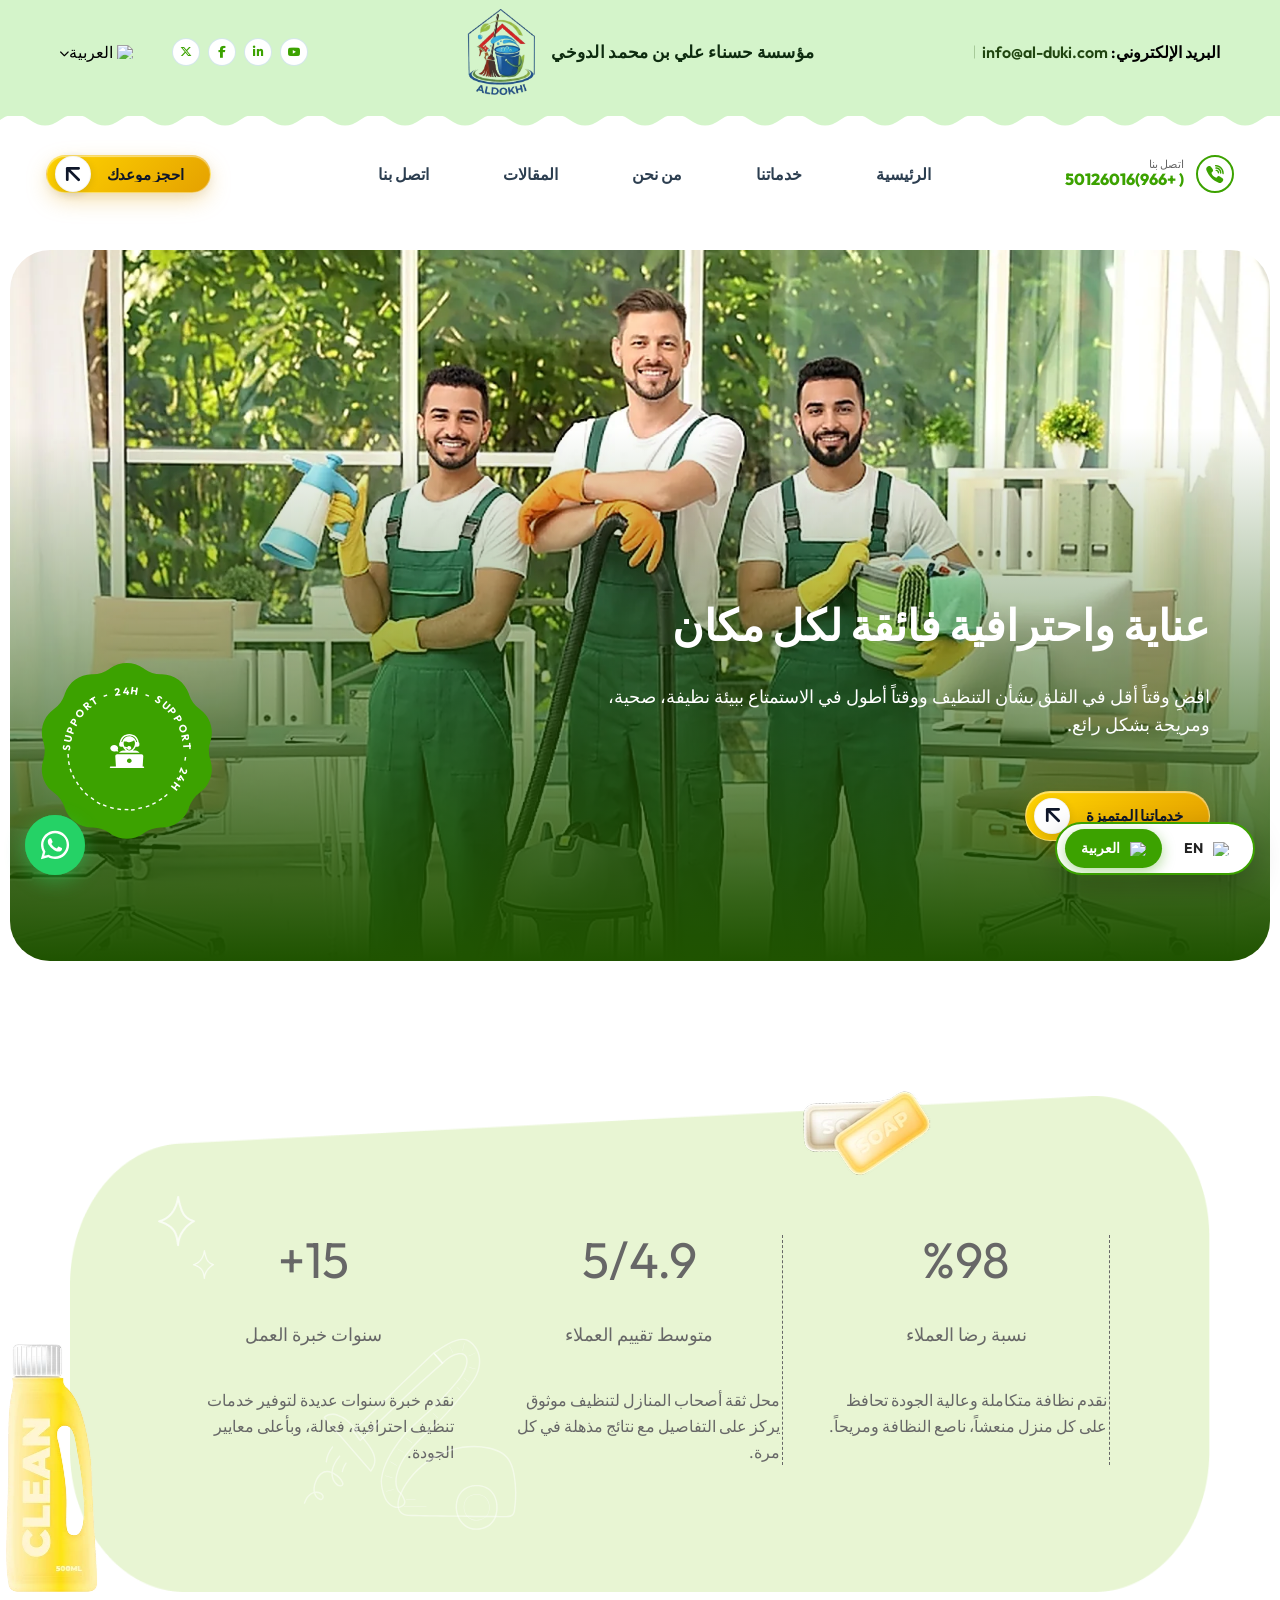
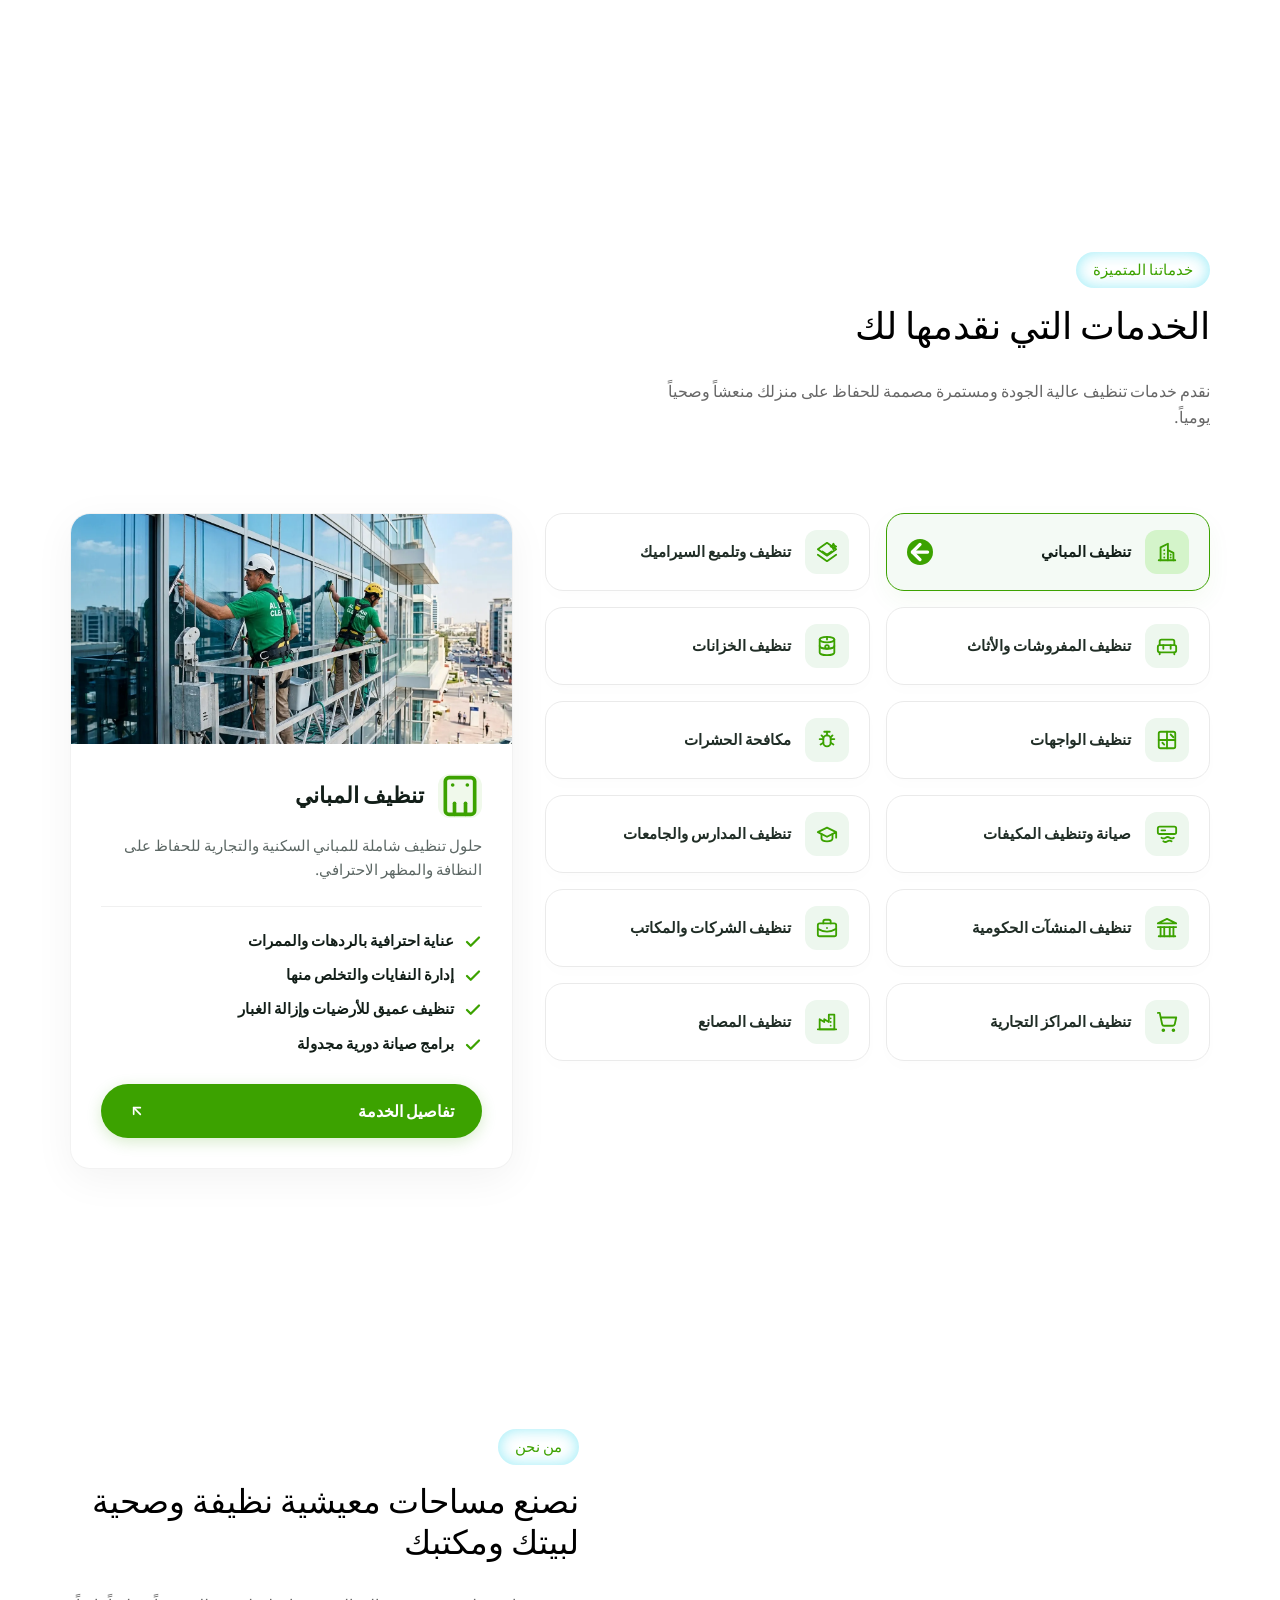
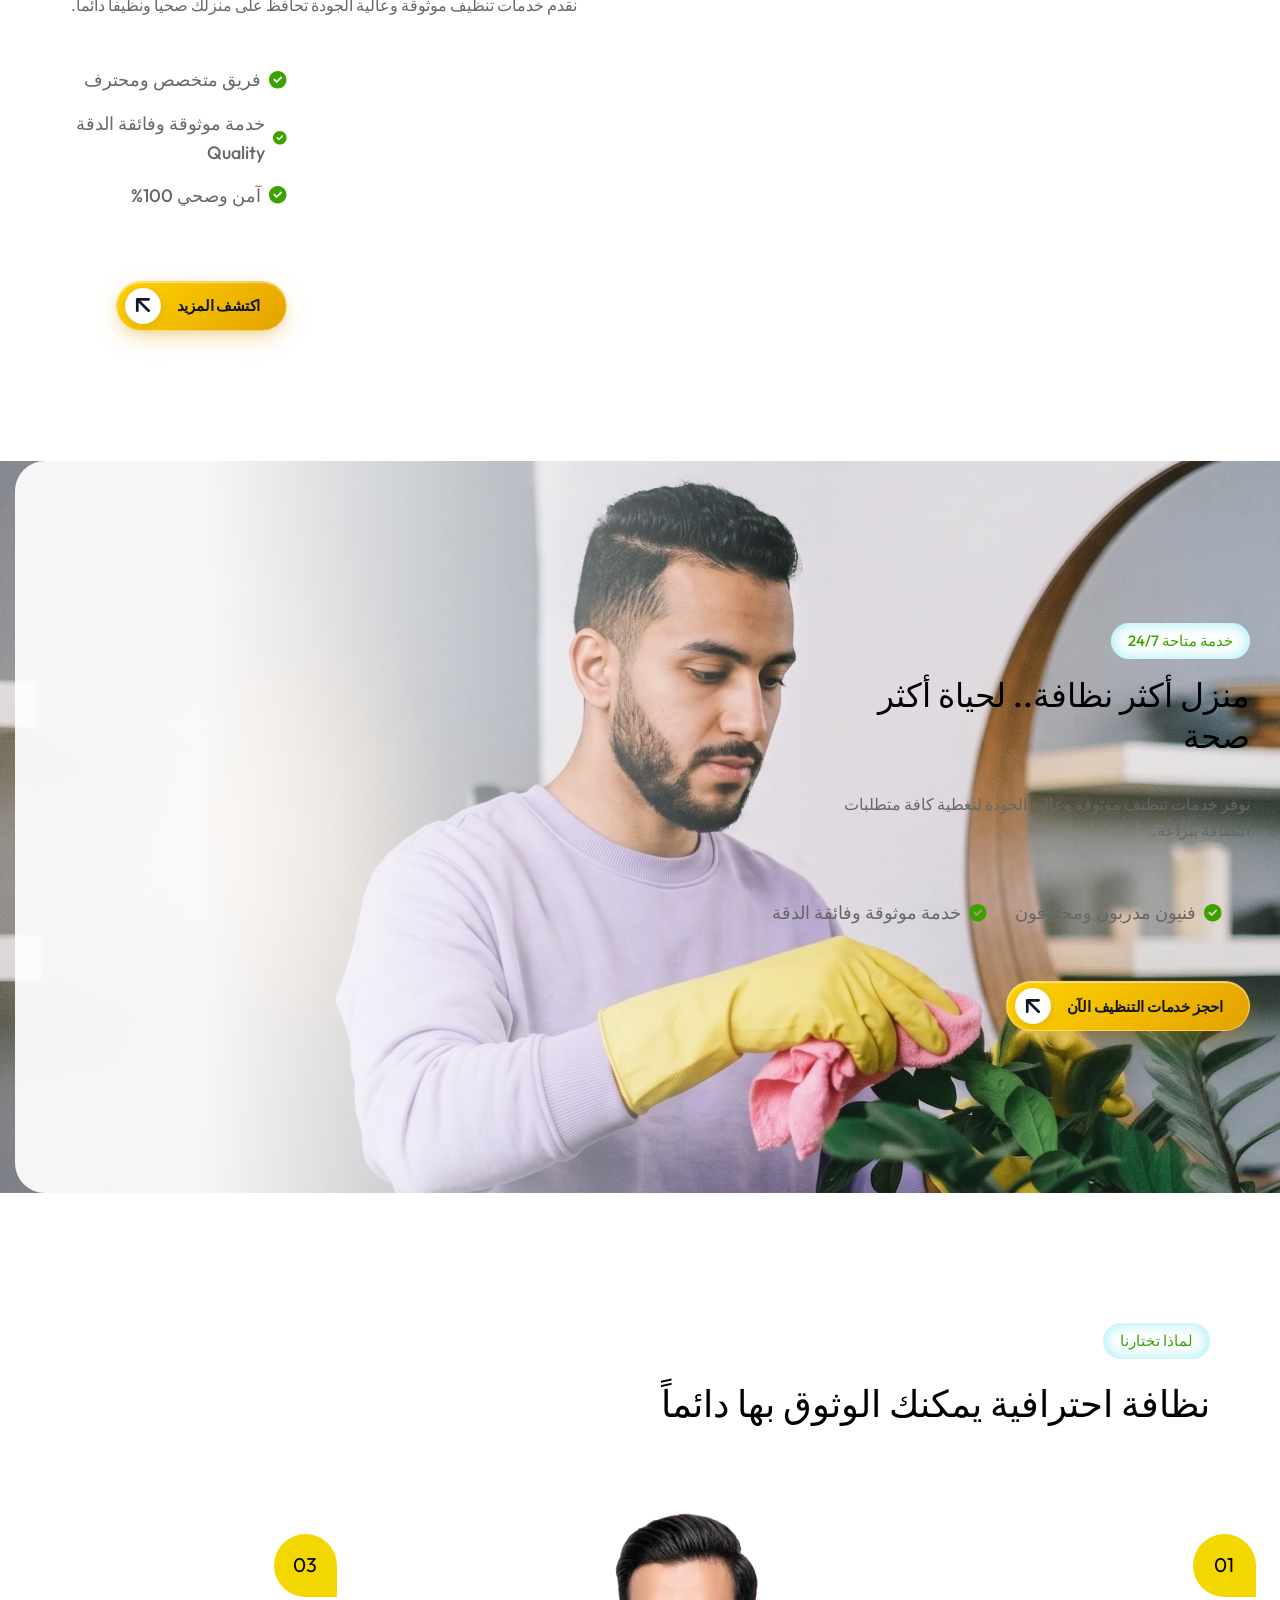
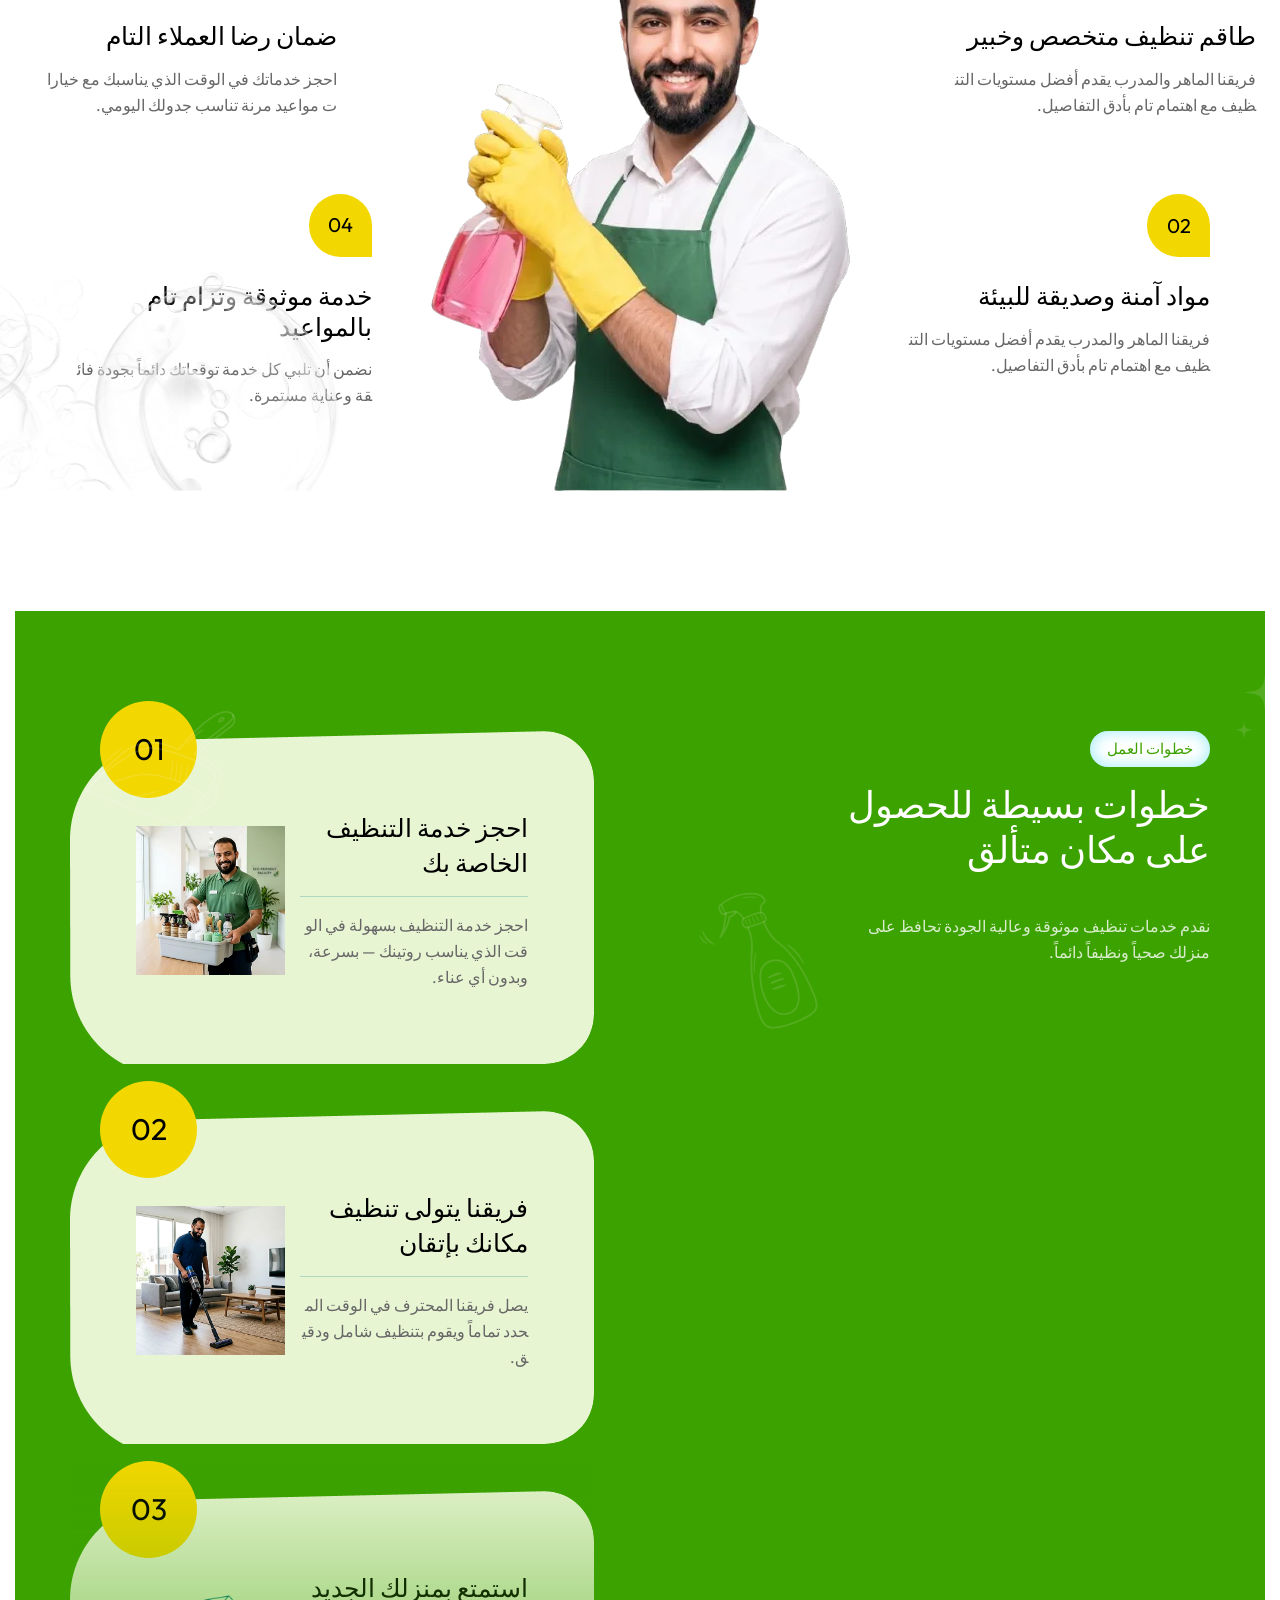
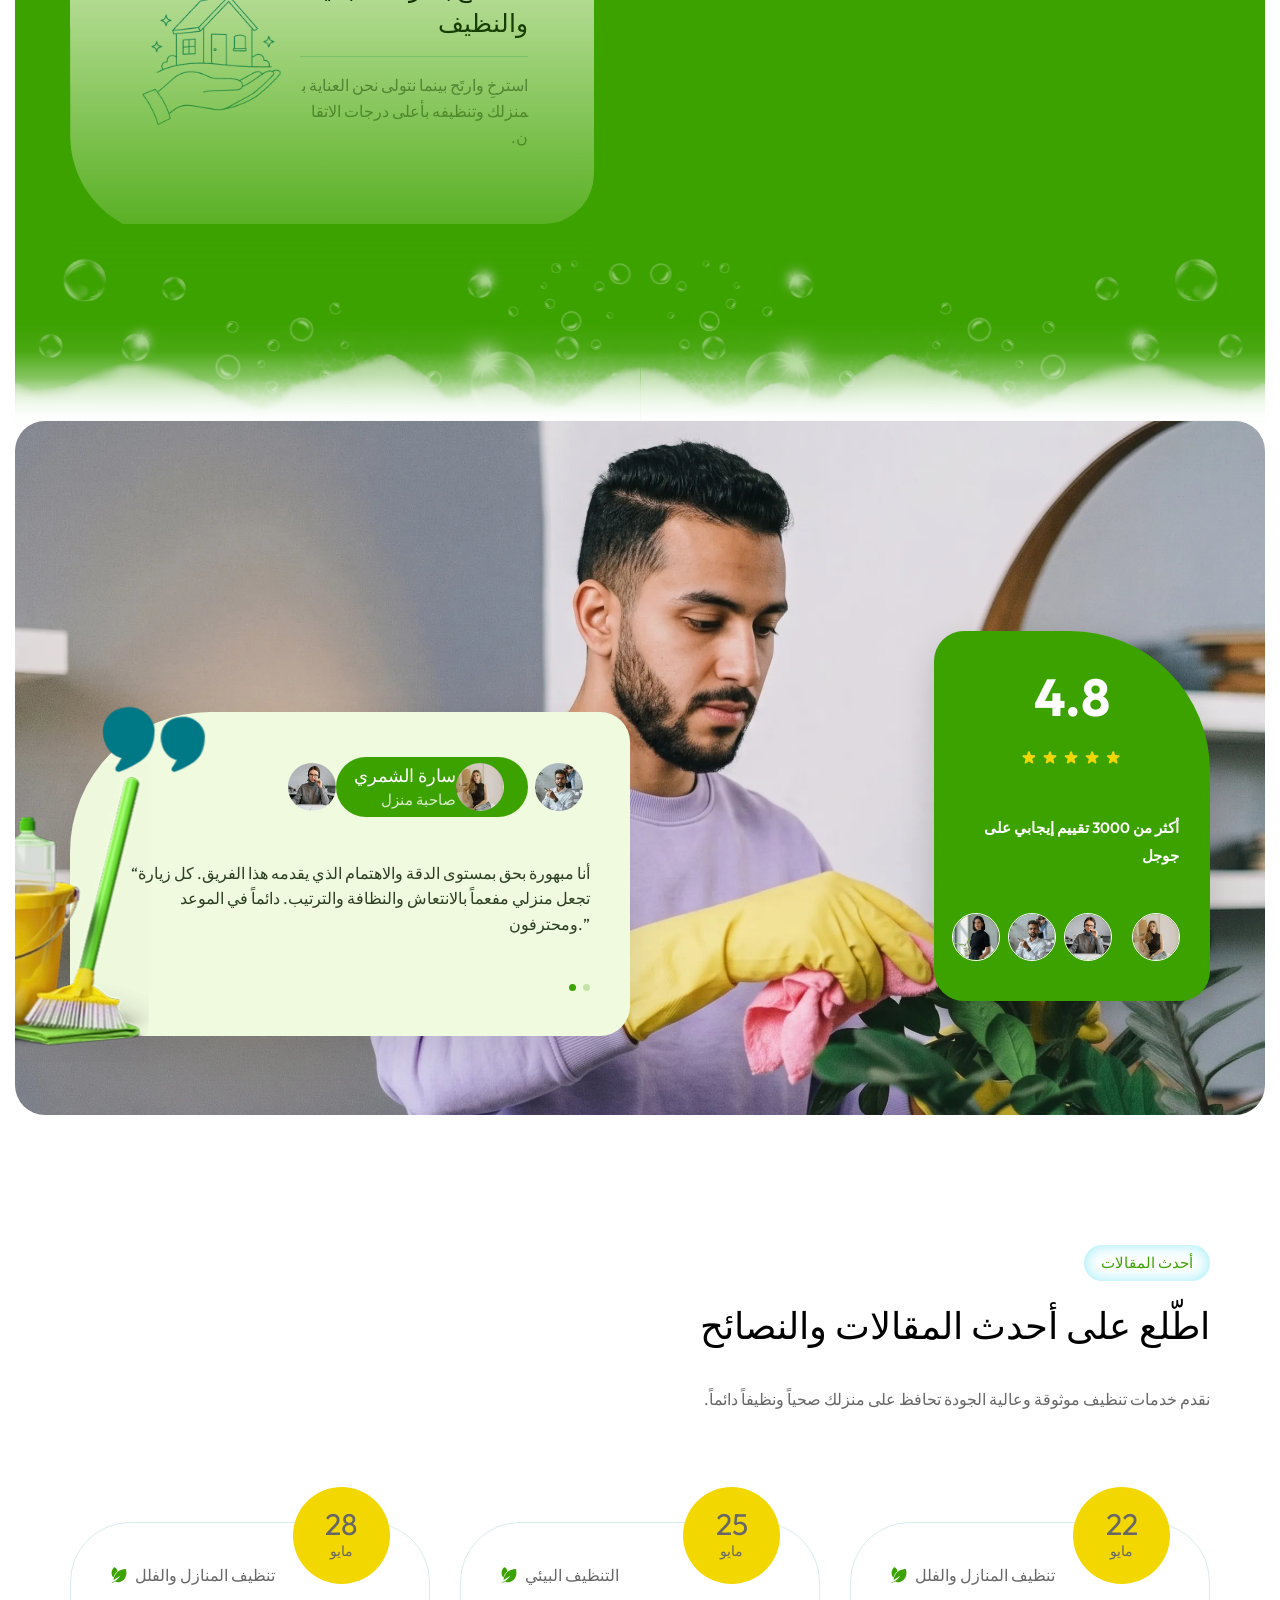
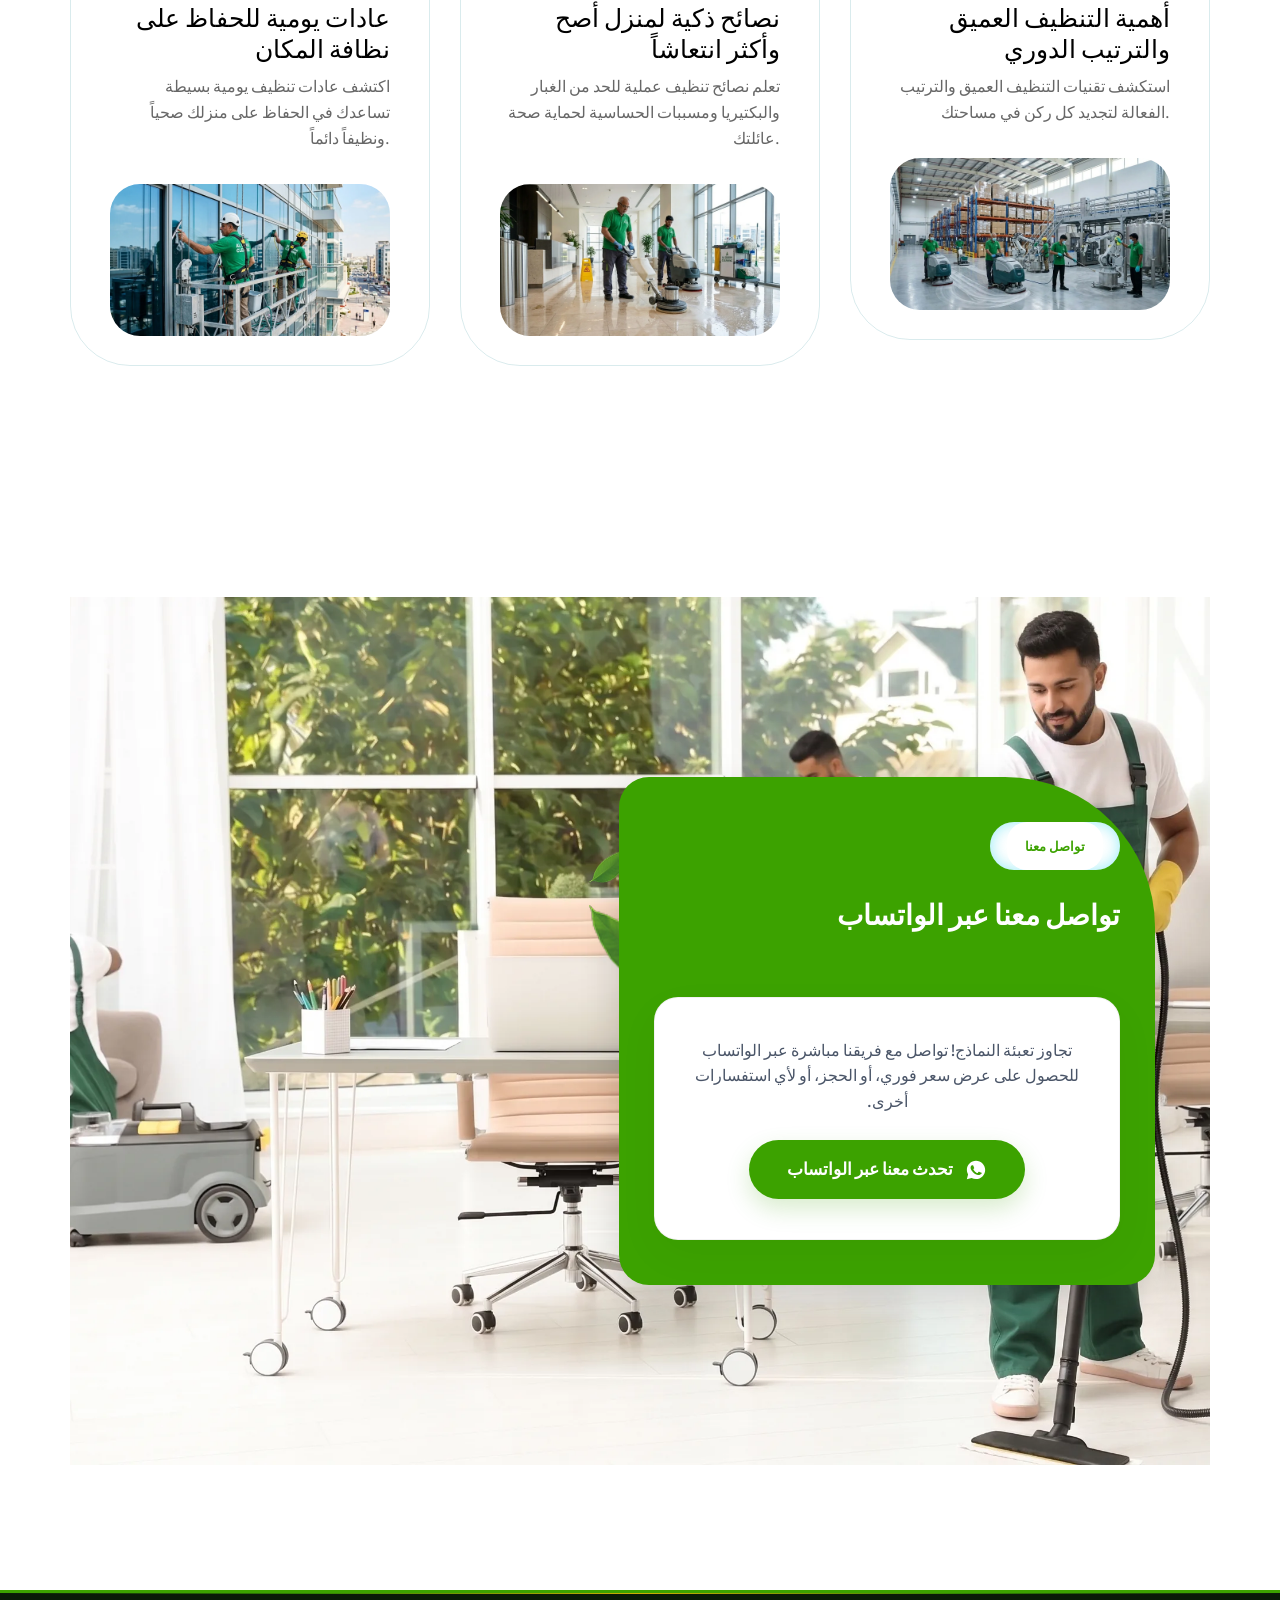
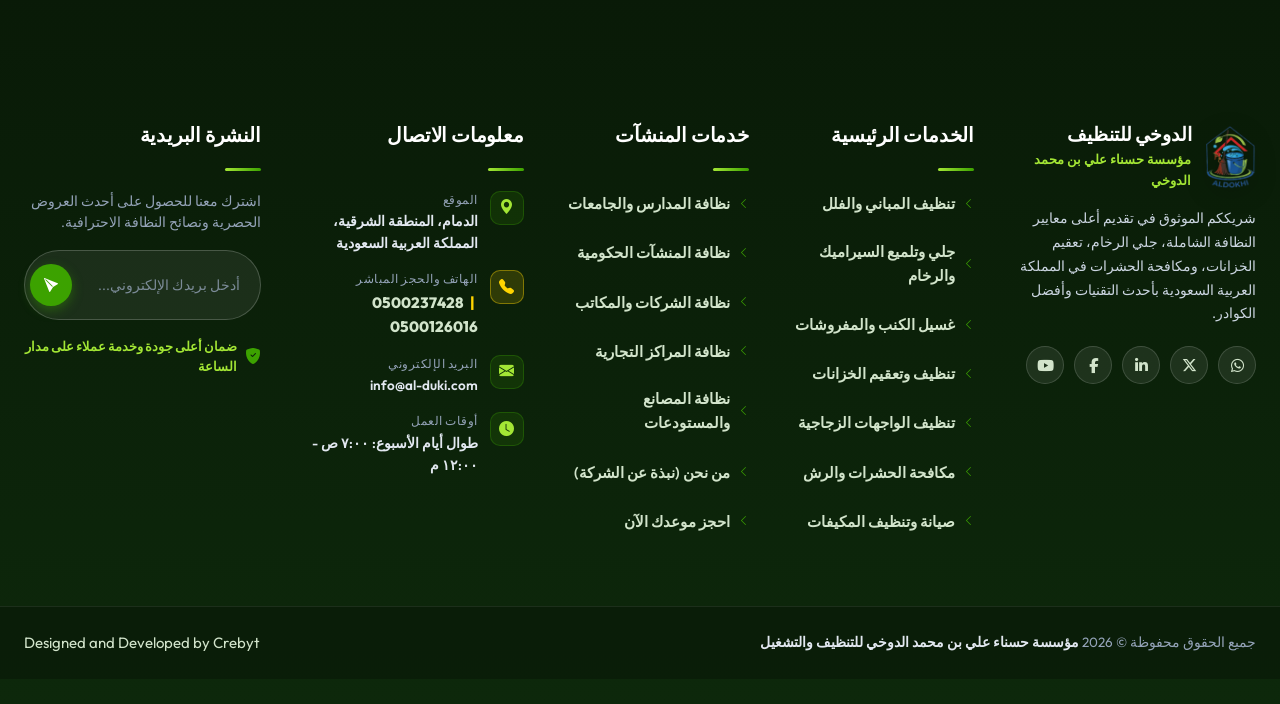
==== commit 19c5e619: "refactor: update stylesheet loading and remove script defer attributes across pages" ====
--- a/index.html
+++ b/index.html
@@ -1732,7 +1732,8 @@
     <link rel='stylesheet' id='elementor-post-6137-css' href='assets/css/post-6137.css' media='all' />
     <link rel='stylesheet' id='wow-animate-css' href='assets/css/animate.min.css' media='all' />
     <link rel='stylesheet' id='pxl-grid-css' href='assets/css/pxl-grid.min.css' media='all' />
-    <link rel='preload' as='style' id='pxl-style-css' href='assets/css/pxl-style.min.css' onload="this.onload=null;this.rel='stylesheet'" /><noscript><link rel='stylesheet' href='assets/css/pxl-style.min.css'></noscript>
+    <link rel='stylesheet' id='pxl-style-css' href='assets/css/pxl-style.min.css' media='all' />
+    <link rel='stylesheet' id='elementor-post-5330-css' href='assets/css/post-5330.css' media='all' />
     <style id="pxl-style-inline-css">
         :root {
             --primary-color: #3CA200;
@@ -1991,11 +1992,11 @@
     <link rel='stylesheet' id='elementor-gf-robotoslab-css'
         href='https://fonts.googleapis.com/css?family=Roboto+Slab:100,100italic,200,200italic,300,300italic,400,400italic,500,500italic,600,600italic,700,700italic,800,800italic,900,900italic&#038;display=swap'
         media='all' />
-    <script defer id="jquery-core-js" src="assets/js/jquery.min.js"></script>
-    <script defer id="jquery-migrate-js" src="assets/js/jquery-migrate.min.js"></script>
-    <script defer id="waypoints-js" src="assets/js/waypoints.min.js"></script>
-    <script defer id="pxl-counter-js" src="assets/js/counter.min.js"></script>
-    <script defer id="pxl-jarallax-js" src="assets/js/jarallax.min.js"></script>
+    <script id="jquery-core-js" src="assets/js/jquery.min.js"></script>
+    <script id="jquery-migrate-js" src="assets/js/jquery-migrate.min.js"></script>
+    <script id="waypoints-js" src="assets/js/waypoints.min.js"></script>
+    <script id="pxl-counter-js" src="assets/js/counter.min.js"></script>
+    <script id="pxl-jarallax-js" src="assets/js/jarallax.min.js"></script>
     <meta name="generator" content="WordPress 7.0" />
     <meta name="generator" content="Redux 4.5.13" />
     <link rel="shortcut icon" href="favicon.ico" type="image/x-icon" />
